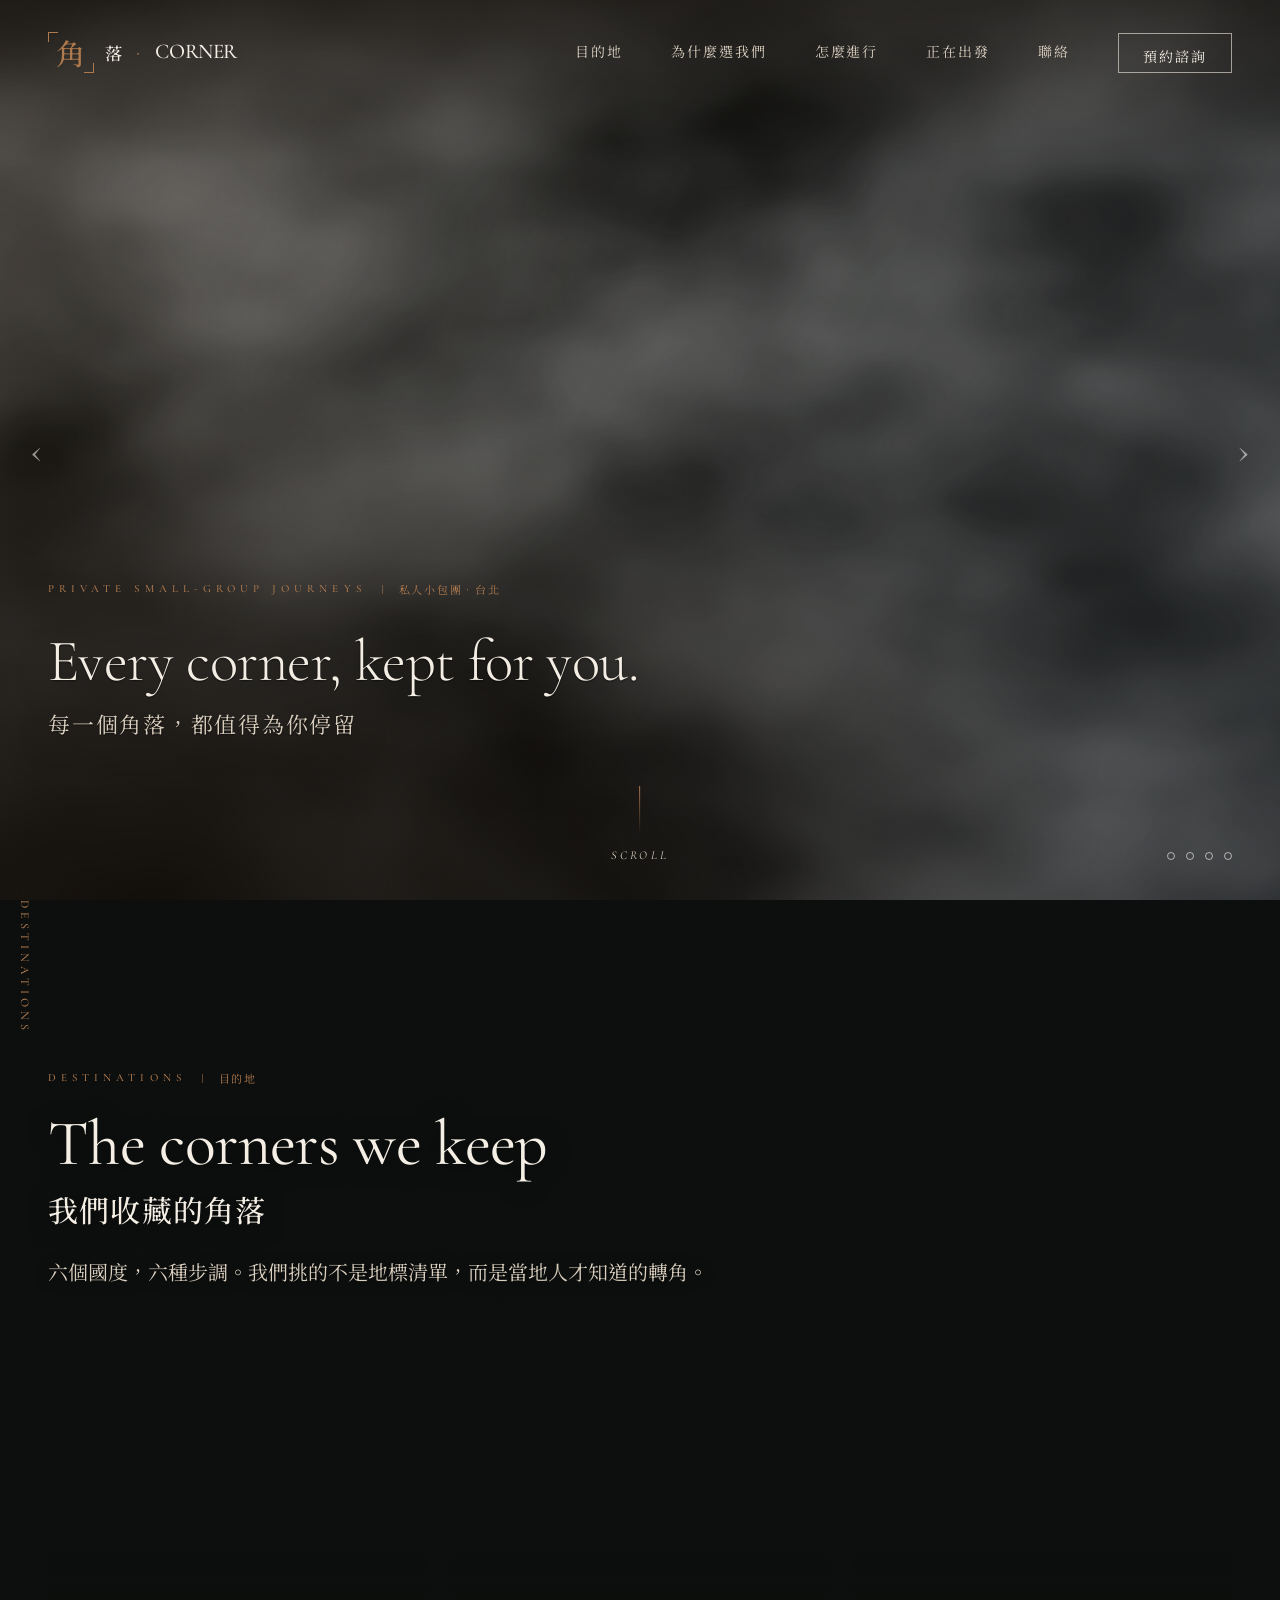
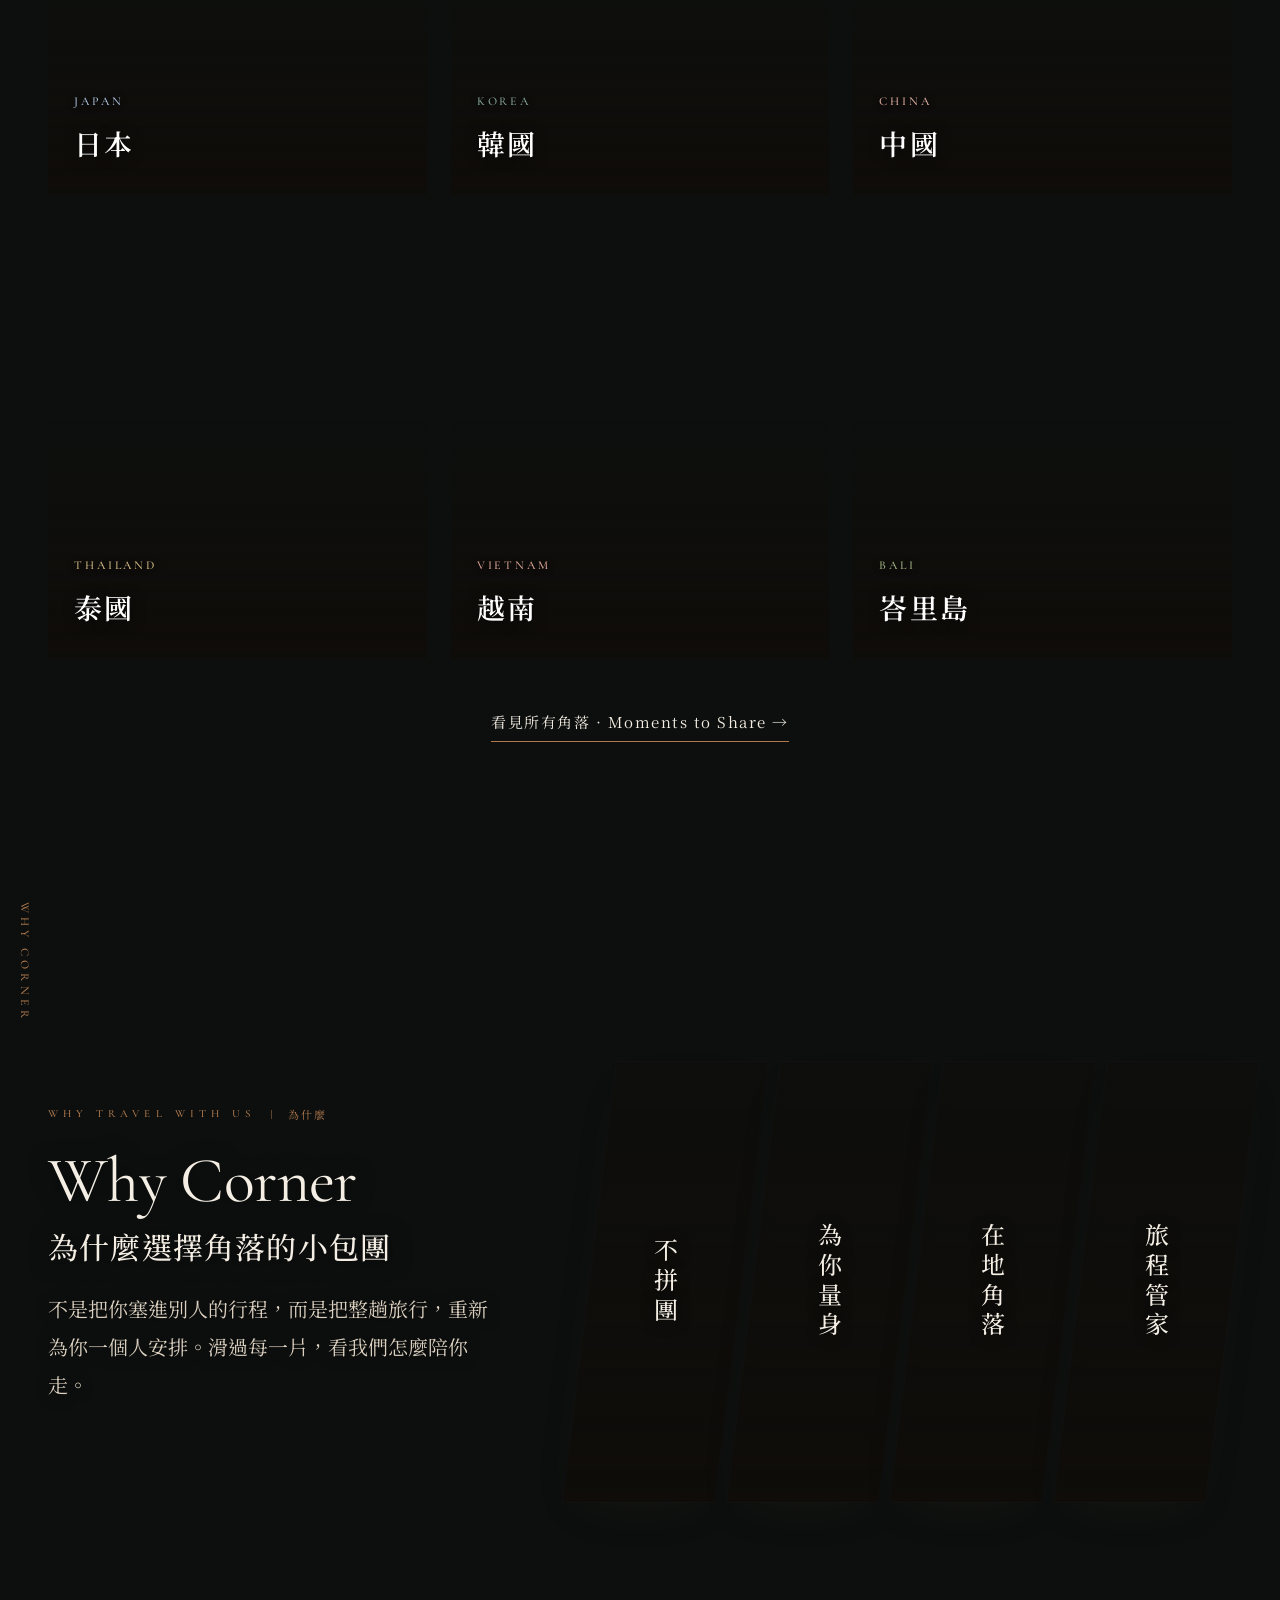
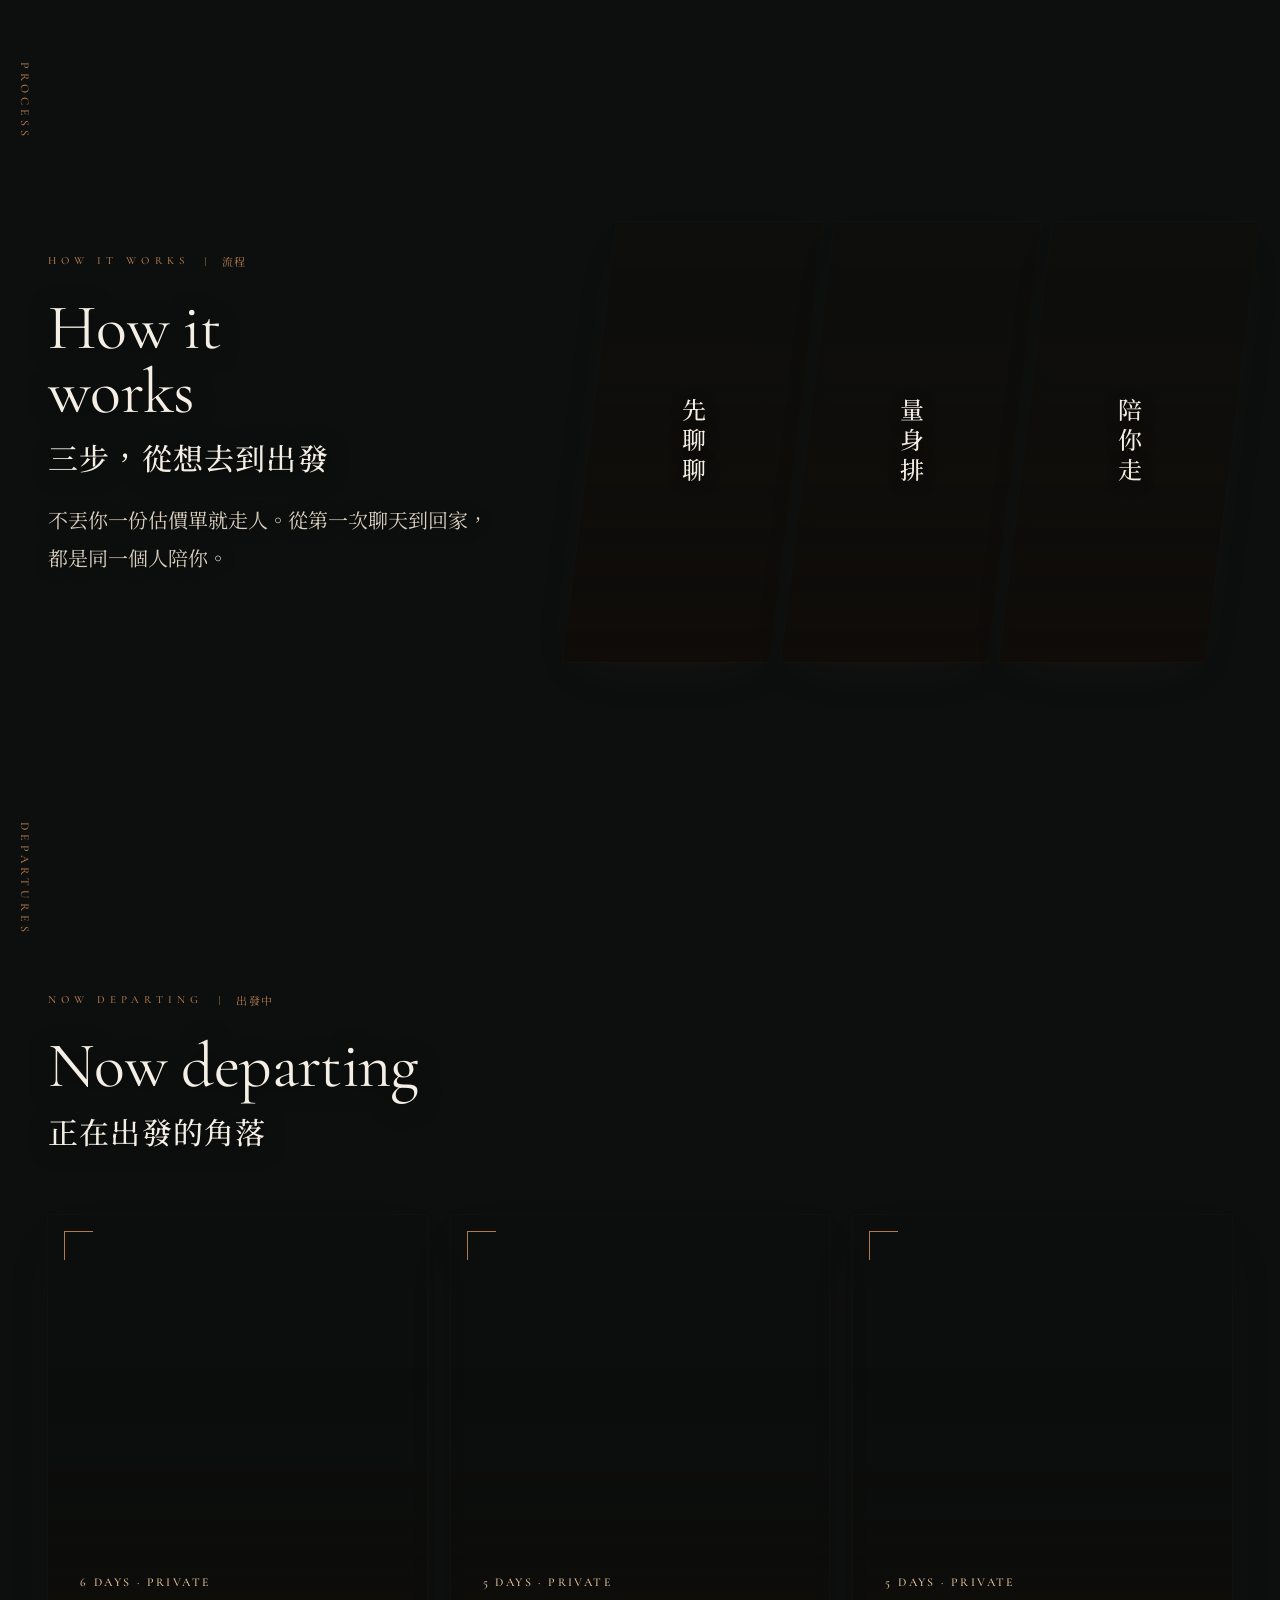
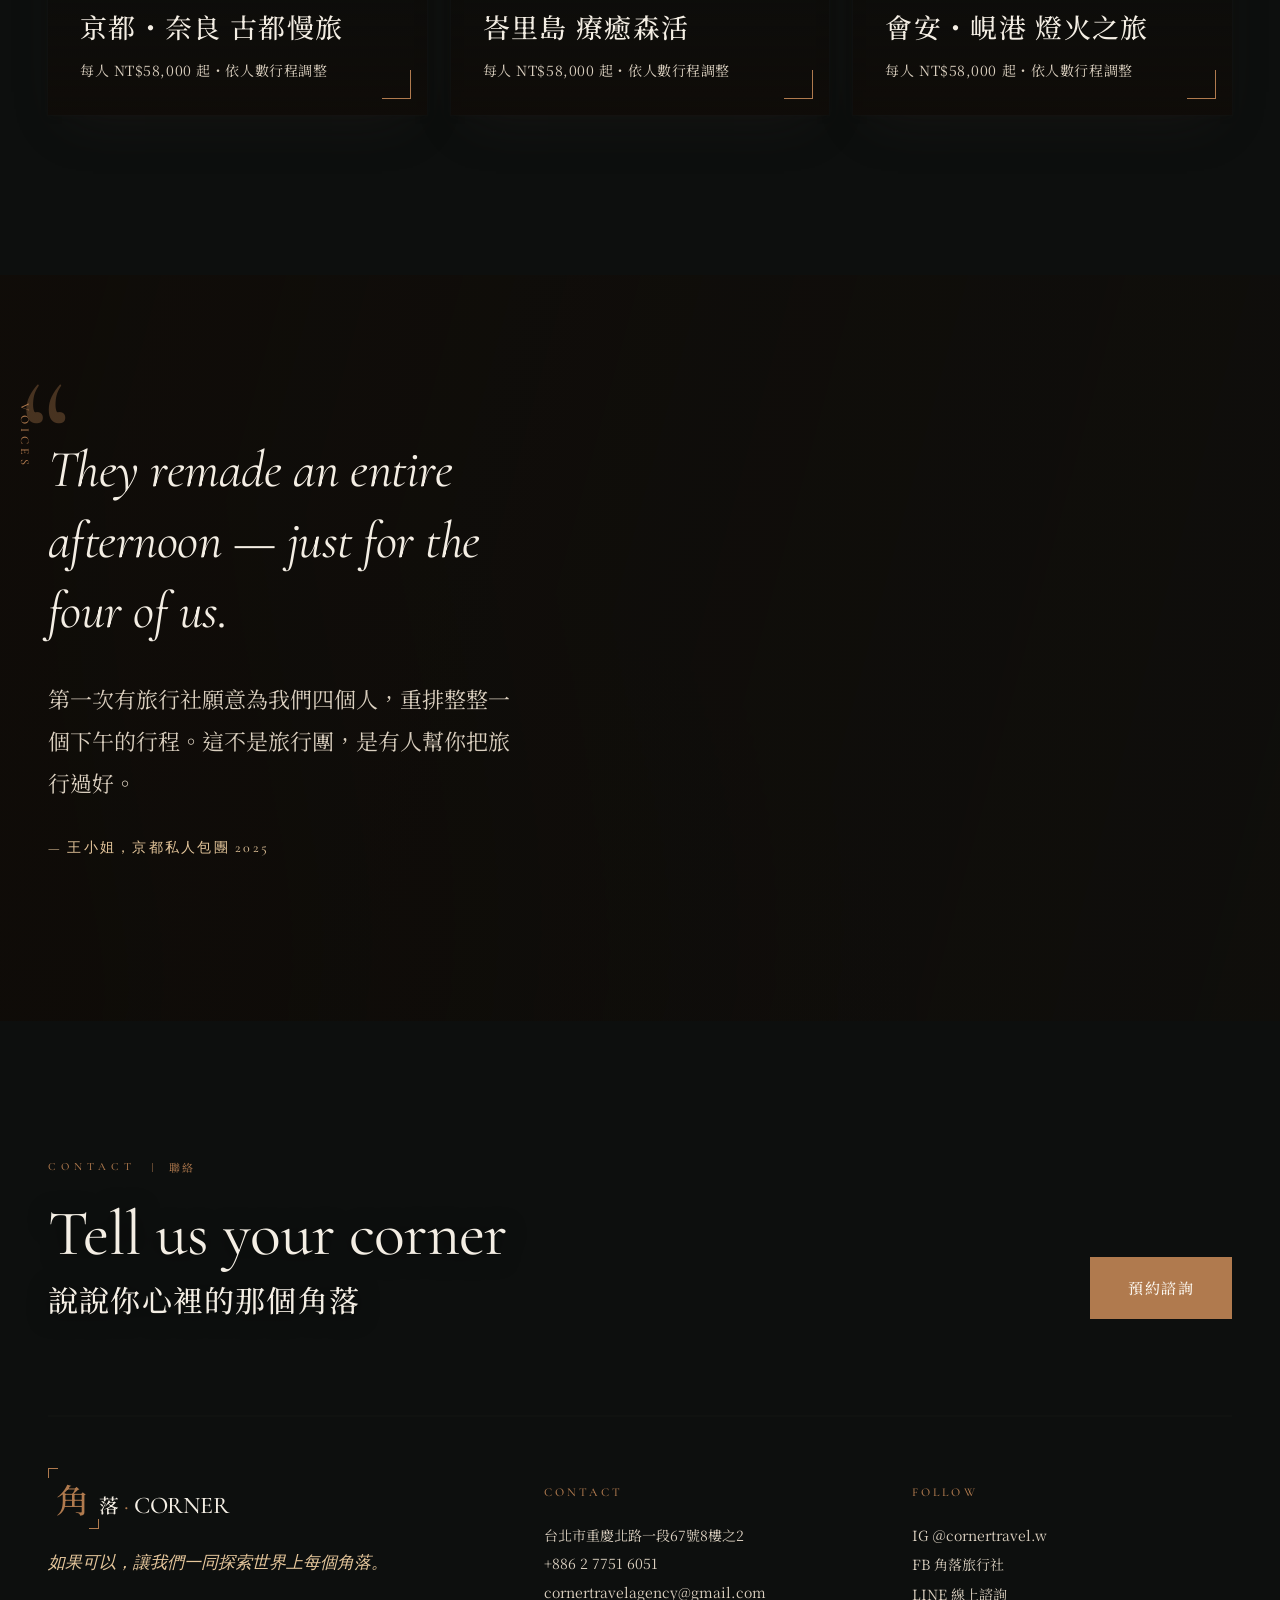
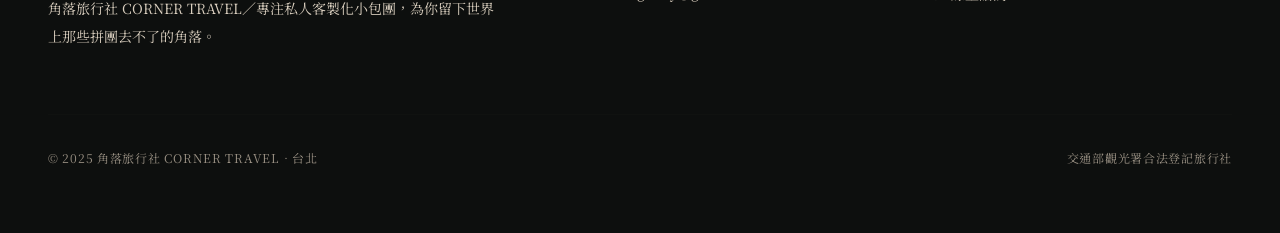
==== index.html @ ddc2b51a "修: 白霧改 SVG feTurbulence 雲絲噪聲(有結構看得出飄移)取代平滑漸層 + 橫向流動 Co-Authored-By: Claude Opus 4.8 (1M context) <no" ====
<!DOCTYPE html>
<html lang="zh-Hant">
<head>
<meta charset="UTF-8"><meta name="viewport" content="width=device-width, initial-scale=1.0">
<title>角落旅行社 CORNER TRAVEL · 私人小包團．台北</title>
<link rel="preconnect" href="https://fonts.googleapis.com"><link rel="preconnect" href="https://fonts.gstatic.com" crossorigin>
<link href="https://fonts.googleapis.com/css2?family=Cormorant+Garamond:ital,wght@0,300;0,400;0,500;0,600;1,400;1,500&family=Noto+Serif+TC:wght@300;400;500;600&display=swap" rel="stylesheet">
<link rel="stylesheet" href="corner.css">
<style>
  /* ===== 本頁專屬版面（共用元件一律走 corner.css） ===== */
  section[id]{scroll-margin-top:88px}

  /* ---------- HERO ---------- */
  .hero{position:relative;min-height:100vh;max-height:920px;display:flex;align-items:flex-end;overflow:hidden}
  .hero-img{position:absolute;top:-12%;left:0;right:0;height:124%;z-index:0;will-change:transform}
  .hero-img .toned-photo,.hero-img .toned-photo img{height:100%}
  .hero-img .toned-photo{position:absolute;inset:0}
  .hero-img .hero-slide img{animation:kenburns 24s ease-out infinite alternate}
  @keyframes kenburns{
    from{transform:scale(1.04) translate(0,0)}
    to{transform:scale(1.12) translate(-1.4%,-1.8%)}
  }
  .hero-scrim{position:absolute;inset:0;z-index:1;pointer-events:none;background:
    radial-gradient(120% 95% at 12% 100%, rgba(16,12,8,.94) 0%, rgba(16,12,8,.55) 32%, transparent 62%),
    linear-gradient(to bottom, rgba(16,12,8,.6) 0%, transparent 18%),
    linear-gradient(115deg, rgba(40,26,14,.30) 0%, transparent 45%, rgba(14,20,30,.32) 100%),
    radial-gradient(140% 130% at 50% 42%, transparent 55%, rgba(8,6,4,.55) 100%);}
  .hero-inner{position:relative;z-index:2;width:100%;padding-bottom:var(--s9);will-change:transform,opacity}
  .hero-inner .kicker{margin-bottom:var(--s4)}
  .hero h1{margin:0;text-shadow:0 1px 2px rgba(0,0,0,.6), 0 12px 40px rgba(0,0,0,.4)}
  .hero h1 .line-en{display:block;font-size:clamp(38px,4.6vw,68px);letter-spacing:-.01em;line-height:1.05;color:var(--paper)}
  .hero h1 .line-cn{display:block;font-family:"Noto Serif TC",serif;font-weight:400;font-size:22px;letter-spacing:.08em;line-height:1.5;color:var(--paper-dim);margin-top:14px}
  .hero-sub{margin-top:var(--s4);max-width:28em;font-size:18px;line-height:1.9;color:var(--paper-dim);text-shadow:0 1px 2px rgba(0,0,0,.5)}
  .hero-cta{margin-top:var(--s5);display:flex;gap:var(--s4);align-items:center;flex-wrap:wrap}
  .hero .btn-ghost{color:var(--paper)} .hero .btn-ghost:hover{color:#fff}

  /* ---------- 共用網格 ---------- */
  .focus-grid{display:grid;grid-template-columns:repeat(auto-fit,minmax(280px,1fr));gap:var(--s3)}
  .dest-card{height:440px}
  .dest-card.tall{height:540px}
  .trip-card{height:500px}
  .grid-foot{margin-top:var(--s5);text-align:center}

  /* ---------- WHY：改用共用 .why-split + .slant-acc（見 corner.css） ---------- */

  /* ---------- HOW ---------- */
  .proc-grid{display:grid;grid-template-columns:repeat(3,1fr);gap:var(--s5)}
  .proc-item{padding-top:var(--s4);border-top:1px solid var(--line);transition:border-color .5s var(--ease-expo)}
  .proc-item:hover{border-color:var(--gold)}
  .proc-item .num{font-size:64px;margin-bottom:var(--s3)}
  .proc-item h3{font-family:"Noto Serif TC",serif;font-weight:500;font-size:24px;letter-spacing:.04em;color:var(--ink);margin-bottom:8px}
  .proc-item .en{font-family:"Cormorant Garamond",serif;font-style:italic;font-weight:400;font-size:20px;color:var(--gold);letter-spacing:.02em}

  /* ---------- TESTIMONIAL ---------- */
  .testi{position:relative;overflow:hidden;padding:0;border-top:1px solid var(--line);border-bottom:1px solid var(--line)}
  .testi .testi-bg{position:absolute;inset:0;z-index:0}
  .testi .testi-bg,.testi .testi-bg .toned-photo,.testi .testi-bg img{height:100%}
  .testi .testi-bg .toned-photo{position:absolute;inset:0}
  .testi .testi-scrim{position:absolute;inset:0;z-index:1;pointer-events:none;background:
    linear-gradient(105deg, rgba(16,12,8,.90) 0%, rgba(16,12,8,.6) 50%, rgba(16,12,8,.4) 100%),
    radial-gradient(120% 120% at 0% 100%, rgba(8,6,4,.4) 0%, transparent 60%);}
  .testi .wrap{position:relative;z-index:2;min-height:62vh;display:flex;flex-direction:column;justify-content:center;padding-top:var(--s9);padding-bottom:var(--s9)}
  .testi blockquote{position:relative;max-width:30em}
  .testi blockquote .mark{position:absolute;top:-.5em;left:-.18em;font-family:"Cormorant Garamond",serif;font-size:160px;line-height:1;color:var(--gold);opacity:.35;pointer-events:none}
  .testi .pull{position:relative;font-family:"Cormorant Garamond",serif;font-style:italic;font-weight:400;font-size:clamp(44px,4.6vw,52px);line-height:1.35;letter-spacing:-.01em;color:var(--paper)}
  .testi .pull-cn{margin-top:var(--s4);font-size:22px;line-height:1.9;color:var(--paper-dim);max-width:28em}
  .testi cite{display:block;margin-top:var(--s4);font-family:"Cormorant Garamond",serif;font-style:normal;letter-spacing:.16em;font-size:14px;color:var(--gold-bright);text-transform:uppercase}

  /* ---------- CONTACT TOP ---------- */
  .contact-top{padding-bottom:var(--s7);border-bottom:1px solid var(--line);display:flex;align-items:flex-end;justify-content:space-between;gap:var(--s5);flex-wrap:wrap}
  .contact-top .sec-head{margin-bottom:0}

  @media(max-width:1100px){
    .hero-inner{padding-bottom:var(--s7)}
    .why-grid{grid-template-columns:1fr}
    .why-item{border-right:none!important;padding:var(--s5) var(--s4)}
    .proc-grid{grid-template-columns:1fr;gap:var(--s4)}
  }
  @media(max-width:680px){
    .hero h1 .line-cn{font-size:24px}
    .testi .pull{font-size:32px}
    .why-item .num{font-size:64px}
  }

  /* ===== 收藏的角落：六國和紙對角切入（統一左上+右下；只用在這一段） ===== */
  .land-grid{display:grid;grid-template-columns:repeat(3,1fr);gap:24px}
  .land-card{position:relative;height:440px;overflow:hidden;display:block;cursor:pointer}
  .land-card>img{position:absolute;inset:0;width:100%;height:100%;object-fit:cover;filter:saturate(.94) contrast(1.03) brightness(.92) sepia(.03);will-change:transform}
  /* 右上小切角（hover 才出現，像之前紅色那塊；不蓋滿畫面） */
  .land-card .cut{position:absolute;top:0;right:0;width:46%;height:54%;z-index:1;opacity:0;
    clip-path:polygon(32% 0,100% 0,100% 72%);transform:translate(24%,-24%);
    transition:transform .6s var(--ease-expo),opacity .45s var(--ease-expo);filter:drop-shadow(-6px 8px 16px rgba(0,0,0,.32))}
  .land-card .cut .tint{position:absolute;inset:0;background:var(--accent);opacity:.6;mix-blend-mode:multiply}
  .land-card .cut .pat{position:absolute;inset:0;width:100%;height:100%;opacity:.72}
  .land-card:hover .cut{opacity:1;transform:translate(0,0)}
  .land-card .grad{position:absolute;inset:0;z-index:2;pointer-events:none;background:linear-gradient(0deg,rgba(16,12,8,.8) 0%,rgba(16,12,8,.3) 30%,transparent 54%)}
  .land-card .lc-info{position:absolute;left:26px;right:26px;bottom:26px;z-index:3}
  .land-card .lc-info .en{font-family:"Cormorant Garamond",serif;font-weight:500;text-transform:uppercase;letter-spacing:.24em;font-size:12px;color:var(--accent);margin-bottom:5px;display:block;text-shadow:0 1px 6px rgba(0,0,0,.6)}
  .land-card .lc-info h3{font-family:"Noto Serif TC",serif;font-weight:600;font-size:28px;color:#fff;letter-spacing:.08em;text-shadow:0 2px 14px rgba(0,0,0,.7)}
  .land-card .lc-info .rv{max-height:0;opacity:0;transform:translateY(8px);overflow:hidden;transition:max-height .6s var(--ease-expo),opacity .55s var(--ease-expo) .15s,transform .55s var(--ease-expo) .15s}
  .land-card:hover .lc-info .rv{max-height:80px;opacity:1;transform:none}
  .land-card .lc-info .sub{display:block;margin-top:8px;font-size:13px;letter-spacing:.05em;color:rgba(255,255,255,.9);text-shadow:0 1px 8px rgba(0,0,0,.7)}
  .land-card .lc-info .enter{display:block;margin-top:7px;font-size:12.5px;letter-spacing:.08em;color:#fff}
  @media(max-width:980px){.land-grid{grid-template-columns:1fr 1fr}}
  @media(max-width:680px){.land-grid{grid-template-columns:1fr}.land-card{height:360px}.land-card .cut{opacity:1;transform:none}.land-card .lc-info .rv{max-height:80px;opacity:1;transform:none}}
  @media(prefers-reduced-motion:reduce){.land-card .cut{opacity:1;transform:none;transition:none}.land-card .lc-info .rv{max-height:80px;opacity:1;transform:none}}

  /* ===== GSAP 動態：框內視差 / 為什麼不規則高低 / 捲動提示 ===== */
  .px-img{position:absolute!important;top:-20%!important;left:0;width:100%;height:140%!important;object-fit:cover}

  /* ===== 深色負片貫穿（Izanami 路線）：固定森林底圖 + 內容半透明疊上 ===== */
  html{background:#0d0f0e}
  body{background:transparent!important}
  .page-bg{position:fixed;inset:0;z-index:-2;overflow:hidden;background:linear-gradient(180deg,rgba(11,13,12,.5) 0%,rgba(11,13,12,.72) 60%,rgba(11,13,12,.82) 100%), #0d0f0e url("assets/photos/forest-bg.jpg") center/cover no-repeat}
  .page-bg .fog{position:absolute;inset:0;overflow:hidden;pointer-events:none;mix-blend-mode:screen}
  .page-bg .fog svg{position:absolute;top:-30%;left:-30%;width:160%;height:160%;display:block;will-change:transform}
  .page-bg .fog .fs1{opacity:.6;filter:blur(6px);animation:fogX1 24s linear infinite alternate}
  .page-bg .fog .fs2{opacity:.42;filter:blur(12px);animation:fogX2 36s linear infinite alternate}
  @keyframes fogX1{from{transform:translate3d(-16%,1%,0)}to{transform:translate3d(16%,-5%,0)}}
  @keyframes fogX2{from{transform:translate3d(14%,4%,0)}to{transform:translate3d(-16%,-4%,0)}}
  @media(prefers-reduced-motion:reduce){.page-bg .fog svg{animation:none}}
  .sec-head h2,.sec-head .h2cn{color:var(--paper)}
  .sec-head .lead{color:var(--paper-dim)}
  .grid-foot .btn-ghost{color:var(--paper)}
  .dark-lux{background:transparent!important;border:none!important}
  .footer-grid p{color:var(--paper-dim)}
  .footer-grid .logo,.footer-grid .logo .cn2{color:var(--paper)}
  .footer-grid a{color:var(--paper-dim)}
  .footer-legal p{color:#9a9184}
  nav.scrolled{background:rgba(12,14,13,.84)!important;border-bottom-color:rgba(245,238,228,.12)!important}
  nav.scrolled .logo,nav.scrolled .logo .cn2{color:var(--paper)}
  nav.scrolled .nav-links a{color:var(--paper-dim)}
  nav.scrolled .nav-links a:hover{color:var(--gold-bright)}
  nav.scrolled .nav-cta{color:var(--gold-bright)!important}
  .scroll-cue{position:absolute;left:50%;bottom:34px;transform:translateX(-50%);z-index:3;display:flex;flex-direction:column;align-items:center;gap:10px;color:var(--paper-dim)}
  .scroll-cue .line{width:1px;height:48px;background:linear-gradient(var(--gold),transparent);animation:cuePulse 2.2s ease-in-out infinite}
  .scroll-cue .t{font-family:"Cormorant Garamond",serif;font-style:italic;font-size:12px;letter-spacing:.26em;text-transform:uppercase}
  @keyframes cuePulse{0%,100%{opacity:.35;transform:scaleY(.7)}50%{opacity:1;transform:scaleY(1)}}
  .why-stagger{display:flex;gap:18px;align-items:flex-start}
  .why-block{position:relative;flex:1;overflow:hidden;box-shadow:0 18px 46px -24px rgba(42,37,32,.4);outline:1px solid rgba(42,37,32,.1)}
  .why-block .wb-photo{position:absolute;inset:0;overflow:hidden}
  .why-block .wb-photo .px-img{filter:saturate(.94) contrast(1.03) brightness(.86) sepia(.03)}
  .why-block .wb-veil{position:absolute;inset:0;background:linear-gradient(0deg,rgba(16,12,8,.84) 0%,rgba(16,12,8,.36) 42%,rgba(16,12,8,.12) 100%)}
  .why-block .wb-text{position:absolute;left:22px;right:18px;bottom:24px;z-index:2}
  .why-block .wb-text h3{font-family:"Noto Serif TC",serif;font-weight:600;font-size:20px;line-height:1.4;color:#fff;letter-spacing:.04em;text-shadow:0 2px 12px rgba(0,0,0,.65);margin-bottom:8px}
  .why-block .wb-text p{font-size:13px;line-height:1.7;color:rgba(255,255,255,.86);text-shadow:0 1px 8px rgba(0,0,0,.6)}
  .why-block.wb1{height:360px;margin-top:54px}
  .why-block.wb2{height:300px;margin-top:0}
  .why-block.wb3{height:344px;margin-top:88px}
  .why-block.wb4{height:300px;margin-top:24px}
  @media(max-width:900px){.why-stagger{flex-wrap:wrap}.why-block{flex:1 1 46%;margin-top:0!important;height:300px}}
  @media(max-width:560px){.why-block{flex:1 1 100%}}

  /* 連續畫面（Hero 之後不切線）+ 文字在森林上可讀 */
  .sec,.testi{position:relative;border:none!important}
  .sec-head h2,.sec-head .h2cn{text-shadow:0 2px 22px rgba(0,0,0,.7)}
  .sec-head .lead{text-shadow:0 1px 14px rgba(0,0,0,.65)}
  /* Izanami 式側邊直書標籤：sticky 隨捲動，段落結束才上移 */
  .vlabel{position:absolute;left:0;top:0;bottom:0;width:0;z-index:5;pointer-events:none}
  .vlabel span{position:sticky;top:128px;display:inline-block;writing-mode:vertical-rl;text-orientation:mixed;transform:translateX(14px);font-family:"Cormorant Garamond",serif;font-weight:500;text-transform:uppercase;letter-spacing:.34em;font-size:12px;color:var(--gold);white-space:nowrap}
  @media(max-width:1100px){.vlabel{display:none}}

  /* Hero 自動輪播 */
  .hero-slide{position:absolute;inset:0;opacity:0;transition:opacity 1.6s var(--ease-expo)}
  .hero-slide.active{opacity:1}
  .hero-arrow{position:absolute;top:50%;transform:translateY(-50%);z-index:4;background:none;border:0;color:rgba(255,255,255,.55);font-family:"Cormorant Garamond",serif;font-size:42px;line-height:1;cursor:pointer;padding:18px 22px;transition:color .35s var(--ease-expo)}
  .hero-arrow:hover{color:#fff}
  .hero-arrow.prev{left:max(8px,calc((100vw - 1280px)/2 - 6px))}
  .hero-arrow.next{right:max(8px,calc((100vw - 1280px)/2 - 6px))}
  .hero-dots{position:absolute;bottom:40px;right:max(var(--s5),calc((100vw - 1280px)/2 + var(--s5)));z-index:4;display:flex;gap:11px}
  .hero-dot{width:8px;height:8px;border-radius:50%;border:1px solid rgba(255,255,255,.6);background:transparent;cursor:pointer;padding:0;transition:background .35s,border-color .35s,transform .35s}
  .hero-dot.on{background:var(--gold);border-color:var(--gold);transform:scale(1.25)}
  @media(max-width:680px){.hero-arrow{display:none}.hero-dots{right:var(--s4);bottom:28px}}
</style>
</head>
<body>
<div class="page-bg"><div class="fog"><svg class="fs1" viewBox="0 0 600 400" preserveAspectRatio="xMidYMid slice"><filter id="fgn1"><feTurbulence type="fractalNoise" baseFrequency="0.008 0.013" numOctaves="4" seed="11" stitchTiles="stitch"/><feColorMatrix type="matrix" values="0 0 0 0 1  0 0 0 0 1  0 0 0 0 1  0.55 0.55 0.55 0 -0.5"/></filter><rect width="600" height="400" filter="url(#fgn1)"/></svg><svg class="fs2" viewBox="0 0 600 400" preserveAspectRatio="xMidYMid slice"><filter id="fgn2"><feTurbulence type="fractalNoise" baseFrequency="0.013 0.02" numOctaves="3" seed="4" stitchTiles="stitch"/><feColorMatrix type="matrix" values="0 0 0 0 1  0 0 0 0 1  0 0 0 0 1  0.5 0.5 0.5 0 -0.55"/></filter><rect width="600" height="400" filter="url(#fgn2)"/></svg></div></div>
<svg width="0" height="0" aria-hidden="true" style="position:absolute"><defs>
  <pattern id="shippo" width="46" height="46" patternUnits="userSpaceOnUse"><g fill="none" stroke="#AFC4E0" stroke-width="1.3"><circle cx="23" cy="23" r="23"/><circle cx="0" cy="23" r="23"/><circle cx="46" cy="23" r="23"/><circle cx="23" cy="0" r="23"/><circle cx="23" cy="46" r="23"/></g><g fill="#AFC4E0"><circle cx="23" cy="23" r="1.8"/></g></pattern>
  <pattern id="cnLat" width="52" height="52" patternUnits="userSpaceOnUse"><g fill="none" stroke="#E5B3A6" stroke-width="1.3"><rect x="10" y="10" width="32" height="32"/><path d="M26 0 L52 26 L26 52 L0 26 Z"/><path d="M0 0 L10 10 M52 0 L42 10 M0 52 L10 42 M52 52 L42 42"/></g><g fill="#E5B3A6"><circle cx="26" cy="26" r="1.8"/><circle cx="26" cy="0" r="1.4"/><circle cx="26" cy="52" r="1.4"/><circle cx="0" cy="26" r="1.4"/><circle cx="52" cy="26" r="1.4"/></g></pattern>
  <pattern id="pat-korea" width="52" height="52" patternUnits="userSpaceOnUse"><g fill="none" stroke="#88A89A" stroke-width="1.3"><rect x="18" y="18" width="16" height="16"/><path d="M26 4 L26 18 M26 34 L26 48 M4 26 L18 26 M34 26 L48 26"/><path d="M26 4 L40 4 M26 48 L12 48 M4 26 L4 12 M48 26 L48 40"/><path d="M0 0 L12 0 L12 12 L0 12 M52 0 L40 0 L40 12 L52 12 M0 52 L12 52 L12 40 L0 40 M52 52 L40 52 L40 40 L52 40"/></g><g fill="#88A89A"><circle cx="26" cy="26" r="1.7"/><circle cx="0" cy="0" r="1.4"/><circle cx="52" cy="0" r="1.4"/><circle cx="0" cy="52" r="1.4"/><circle cx="52" cy="52" r="1.4"/></g></pattern>
  <pattern id="pat-thai" width="52" height="52" patternUnits="userSpaceOnUse"><g fill="none" stroke="#D8BE86" stroke-width="1.35" stroke-linecap="round"><path d="M26 52 C12 41 13 22 24 6 C25 4 27 4 28 6 C39 22 40 41 26 52 Z"/><path d="M26 41 C19 35 20 24 26 15 C32 24 33 35 26 41"/><path d="M26 41 C24 36 24 30 26 25 C28 30 28 36 26 41"/><path d="M0 52 C-9 41 -8 22 0 6 M0 6 C-3 14 -4 24 0 30 M0 30 C4 36 5 44 0 52"/><path d="M52 52 C61 41 60 22 52 6 M52 6 C55 14 56 24 52 30 M52 30 C48 36 47 44 52 52"/></g><g fill="#D8BE86"><circle cx="26" cy="22" r="1.8"/><circle cx="0" cy="22" r="1.6"/><circle cx="52" cy="22" r="1.6"/></g></pattern>
  <pattern id="pat-viet" width="52" height="52" patternUnits="userSpaceOnUse"><g fill="none" stroke="#E1A99A" stroke-width="1.35"><path d="M0 0 C9 1 13 9 11 17 C4 16 1 9 0 0 Z"/><path d="M0 0 C1 9 9 13 17 11 C16 4 9 1 0 0 Z"/><path d="M52 0 C43 1 39 9 41 17 C48 16 51 9 52 0 Z"/><path d="M52 0 C51 9 43 13 35 11 C36 4 43 1 52 0 Z"/><path d="M0 52 C9 51 13 43 11 35 C4 36 1 43 0 52 Z"/><path d="M0 52 C1 43 9 39 17 41 C16 48 9 51 0 52 Z"/><path d="M52 52 C43 51 39 43 41 35 C48 36 51 43 52 52 Z"/><path d="M52 52 C51 43 43 39 35 41 C36 48 43 51 52 52 Z"/><path d="M26 26 C20 19 21 11 26 6 C31 11 32 19 26 26 Z"/><path d="M26 26 C33 20 41 21 46 26 C41 31 33 32 26 26 Z"/><path d="M26 26 C32 33 31 41 26 46 C21 41 20 33 26 26 Z"/><path d="M26 26 C19 32 11 31 6 26 C11 21 19 20 26 26 Z"/><path d="M26 26 C30 22 35 20 38 17"/><path d="M26 26 C22 22 20 17 17 14"/><path d="M26 26 C22 30 17 32 14 35"/><path d="M26 26 C30 30 35 32 38 35"/><circle cx="26" cy="26" r="3.6"/></g><g fill="#E1A99A"><circle cx="26" cy="26" r="1.8"/><circle cx="0" cy="0" r="1.6"/><circle cx="52" cy="0" r="1.6"/><circle cx="0" cy="52" r="1.6"/><circle cx="52" cy="52" r="1.6"/></g></pattern>
  <pattern id="pat-bali" width="50" height="50" patternUnits="userSpaceOnUse"><g fill="none" stroke="#A6B888" stroke-width="1.35"><g transform="translate(25,25)"><g transform="rotate(0)"><path d="M0 0 C6.5 -3 7.5 -10 4.2 -15 C1.8 -18.5 -2.2 -18 -4.2 -13.5 C-5.8 -9 -4 -3.5 0 0 Z"/></g><g transform="rotate(72)"><path d="M0 0 C6.5 -3 7.5 -10 4.2 -15 C1.8 -18.5 -2.2 -18 -4.2 -13.5 C-5.8 -9 -4 -3.5 0 0 Z"/></g><g transform="rotate(144)"><path d="M0 0 C6.5 -3 7.5 -10 4.2 -15 C1.8 -18.5 -2.2 -18 -4.2 -13.5 C-5.8 -9 -4 -3.5 0 0 Z"/></g><g transform="rotate(216)"><path d="M0 0 C6.5 -3 7.5 -10 4.2 -15 C1.8 -18.5 -2.2 -18 -4.2 -13.5 C-5.8 -9 -4 -3.5 0 0 Z"/></g><g transform="rotate(288)"><path d="M0 0 C6.5 -3 7.5 -10 4.2 -15 C1.8 -18.5 -2.2 -18 -4.2 -13.5 C-5.8 -9 -4 -3.5 0 0 Z"/></g></g><g transform="translate(0,0)"><g transform="rotate(36)"><path d="M0 0 C6.5 -3 7.5 -10 4.2 -15 C1.8 -18.5 -2.2 -18 -4.2 -13.5 C-5.8 -9 -4 -3.5 0 0 Z"/></g><g transform="rotate(108)"><path d="M0 0 C6.5 -3 7.5 -10 4.2 -15 C1.8 -18.5 -2.2 -18 -4.2 -13.5 C-5.8 -9 -4 -3.5 0 0 Z"/></g><g transform="rotate(180)"><path d="M0 0 C6.5 -3 7.5 -10 4.2 -15 C1.8 -18.5 -2.2 -18 -4.2 -13.5 C-5.8 -9 -4 -3.5 0 0 Z"/></g><g transform="rotate(252)"><path d="M0 0 C6.5 -3 7.5 -10 4.2 -15 C1.8 -18.5 -2.2 -18 -4.2 -13.5 C-5.8 -9 -4 -3.5 0 0 Z"/></g><g transform="rotate(324)"><path d="M0 0 C6.5 -3 7.5 -10 4.2 -15 C1.8 -18.5 -2.2 -18 -4.2 -13.5 C-5.8 -9 -4 -3.5 0 0 Z"/></g></g><g transform="translate(50,0)"><g transform="rotate(36)"><path d="M0 0 C6.5 -3 7.5 -10 4.2 -15 C1.8 -18.5 -2.2 -18 -4.2 -13.5 C-5.8 -9 -4 -3.5 0 0 Z"/></g><g transform="rotate(108)"><path d="M0 0 C6.5 -3 7.5 -10 4.2 -15 C1.8 -18.5 -2.2 -18 -4.2 -13.5 C-5.8 -9 -4 -3.5 0 0 Z"/></g><g transform="rotate(180)"><path d="M0 0 C6.5 -3 7.5 -10 4.2 -15 C1.8 -18.5 -2.2 -18 -4.2 -13.5 C-5.8 -9 -4 -3.5 0 0 Z"/></g><g transform="rotate(252)"><path d="M0 0 C6.5 -3 7.5 -10 4.2 -15 C1.8 -18.5 -2.2 -18 -4.2 -13.5 C-5.8 -9 -4 -3.5 0 0 Z"/></g><g transform="rotate(324)"><path d="M0 0 C6.5 -3 7.5 -10 4.2 -15 C1.8 -18.5 -2.2 -18 -4.2 -13.5 C-5.8 -9 -4 -3.5 0 0 Z"/></g></g><g transform="translate(0,50)"><g transform="rotate(36)"><path d="M0 0 C6.5 -3 7.5 -10 4.2 -15 C1.8 -18.5 -2.2 -18 -4.2 -13.5 C-5.8 -9 -4 -3.5 0 0 Z"/></g><g transform="rotate(108)"><path d="M0 0 C6.5 -3 7.5 -10 4.2 -15 C1.8 -18.5 -2.2 -18 -4.2 -13.5 C-5.8 -9 -4 -3.5 0 0 Z"/></g><g transform="rotate(180)"><path d="M0 0 C6.5 -3 7.5 -10 4.2 -15 C1.8 -18.5 -2.2 -18 -4.2 -13.5 C-5.8 -9 -4 -3.5 0 0 Z"/></g><g transform="rotate(252)"><path d="M0 0 C6.5 -3 7.5 -10 4.2 -15 C1.8 -18.5 -2.2 -18 -4.2 -13.5 C-5.8 -9 -4 -3.5 0 0 Z"/></g><g transform="rotate(324)"><path d="M0 0 C6.5 -3 7.5 -10 4.2 -15 C1.8 -18.5 -2.2 -18 -4.2 -13.5 C-5.8 -9 -4 -3.5 0 0 Z"/></g></g><g transform="translate(50,50)"><g transform="rotate(36)"><path d="M0 0 C6.5 -3 7.5 -10 4.2 -15 C1.8 -18.5 -2.2 -18 -4.2 -13.5 C-5.8 -9 -4 -3.5 0 0 Z"/></g><g transform="rotate(108)"><path d="M0 0 C6.5 -3 7.5 -10 4.2 -15 C1.8 -18.5 -2.2 -18 -4.2 -13.5 C-5.8 -9 -4 -3.5 0 0 Z"/></g><g transform="rotate(180)"><path d="M0 0 C6.5 -3 7.5 -10 4.2 -15 C1.8 -18.5 -2.2 -18 -4.2 -13.5 C-5.8 -9 -4 -3.5 0 0 Z"/></g><g transform="rotate(252)"><path d="M0 0 C6.5 -3 7.5 -10 4.2 -15 C1.8 -18.5 -2.2 -18 -4.2 -13.5 C-5.8 -9 -4 -3.5 0 0 Z"/></g><g transform="rotate(324)"><path d="M0 0 C6.5 -3 7.5 -10 4.2 -15 C1.8 -18.5 -2.2 -18 -4.2 -13.5 C-5.8 -9 -4 -3.5 0 0 Z"/></g></g></g><g fill="#A6B888"><circle cx="25" cy="25" r="1.7"/><circle cx="0" cy="0" r="1.5"/><circle cx="50" cy="0" r="1.5"/><circle cx="0" cy="50" r="1.5"/><circle cx="50" cy="50" r="1.5"/><circle cx="25" cy="0" r="1.1"/><circle cx="0" cy="25" r="1.1"/><circle cx="50" cy="25" r="1.1"/><circle cx="25" cy="50" r="1.1"/></g></pattern>
</defs></svg>

<nav id="nav" class="over-hero">
  <a href="index.html" class="logo"><span class="mark">角</span><span class="cn2">落</span><span class="dot">·</span><span class="en">Corner</span></a>
  <div class="nav-links">
    <a href="moments.html">目的地</a>
    <a href="index.html#why">為什麼選我們</a>
    <a href="index.html#how">怎麼進行</a>
    <a href="index.html#trips">正在出發</a>
    <a href="index.html#contact">聯絡</a>
    <a href="index.html#contact" class="nav-cta">預約諮詢</a>
  </div>
  <button class="nav-toggle" aria-label="選單"><span></span><span></span><span></span></button>
</nav>
<div class="nav-menu">
  <a href="moments.html">目的地</a><a href="index.html#why">為什麼選我們</a><a href="index.html#how">怎麼進行</a><a href="index.html#trips">正在出發</a><a href="index.html#contact">聯絡</a><a href="index.html#contact">預約諮詢</a>
</div>

<!-- ===== HERO ===== -->
<header class="hero">
  <div class="hero-img frame" data-parallax-img>
    <div class="hero-slide toned-photo active"><img src="assets/photos/hoian-night.jpg" alt="會安燈籠暮色" loading="eager"></div>
    <div class="hero-slide toned-photo"><img src="assets/photos/bali-terrace.jpg" alt="峇里梯田"></div>
    <div class="hero-slide toned-photo"><img src="assets/photos/kyoto-temple.jpg" alt="京都古寺"></div>
    <div class="hero-slide toned-photo"><img src="assets/photos/halong-bay.jpg" alt="下龍灣"></div>
  </div>
  <div class="hero-scrim"></div>
  <div class="hero-inner wrap hero-seq" data-parallax-txt>
    <div class="kicker">PRIVATE SMALL-GROUP JOURNEYS<span class="sep"></span><span class="cn">私人小包團．台北</span></div>
    <h1>
      <span class="line-en display">Every corner, kept for you.</span>
      <span class="line-cn">每一個角落，都值得為你停留</span>
    </h1>
  </div>
  <button class="hero-arrow prev" aria-label="上一張">‹</button>
  <button class="hero-arrow next" aria-label="下一張">›</button>
  <div class="hero-dots"><button class="hero-dot" aria-label="1"></button><button class="hero-dot" aria-label="2"></button><button class="hero-dot" aria-label="3"></button><button class="hero-dot" aria-label="4"></button></div>
  <div class="scroll-cue"><span class="line"></span><span class="t">Scroll</span></div>
</header>

<!-- ===== 目的地預覽 ===== -->
<section class="sec">
  <div class="vlabel"><span>Destinations</span></div>
  <div class="wrap">
    <div class="sec-head reveal" data-reveal-title>
      <div class="kicker">DESTINATIONS<span class="sep"></span><span class="cn">目的地</span></div>
      <h2 class="display">The corners we keep</h2>
      <span class="h2cn">我們收藏的角落</span>
      <p class="lead">六個國度，六種步調。我們挑的不是地標清單，而是當地人才知道的轉角。</p>
    </div>
    <div class="land-grid">
      <a href="moments.html" class="land-card reveal" style="--accent:#AFC4E0">
        <img class="px-img" src="assets/photos/kyoto-alley.jpg" alt="日本">
        <div class="cut"><div class="tint"></div><svg class="pat"><rect width="100%" height="100%" fill="url(#shippo)"/></svg></div>
        <div class="grad"></div>
        <div class="lc-info"><span class="en">Japan</span><h3>日本</h3><div class="rv"><span class="sub">靛藍・七寶相扣的四季</span><span class="enter">進入日本的角落 →</span></div></div>
      </a>
      <a href="moments.html" class="land-card reveal" style="--accent:#88A89A">
        <img class="px-img" src="assets/photos/korea-hanok.jpg" alt="韓國">
        <div class="cut"><div class="tint"></div><svg class="pat"><rect width="100%" height="100%" fill="url(#pat-korea)"/></svg></div>
        <div class="grad"></div>
        <div class="lc-info"><span class="en">Korea</span><h3>韓國</h3><div class="rv"><span class="sub">丹青・古宮與市井的慢時光</span><span class="enter">進入韓國的角落 →</span></div></div>
      </a>
      <a href="moments.html" class="land-card reveal" style="--accent:#E5B3A6">
        <img class="px-img" src="assets/photos/china-lijiang.jpg" alt="中國">
        <div class="cut"><div class="tint"></div><svg class="pat"><rect width="100%" height="100%" fill="url(#cnLat)"/></svg></div>
        <div class="grad"></div>
        <div class="lc-info"><span class="en">China</span><h3>中國</h3><div class="rv"><span class="sub">朱紅・古鎮巷弄與山水</span><span class="enter">進入中國的角落 →</span></div></div>
      </a>
      <a href="moments.html" class="land-card reveal" style="--accent:#D8BE86">
        <img class="px-img" src="assets/photos/thailand-temple.jpg" alt="泰國">
        <div class="cut"><div class="tint"></div><svg class="pat"><rect width="100%" height="100%" fill="url(#pat-thai)"/></svg></div>
        <div class="grad"></div>
        <div class="lc-info"><span class="en">Thailand</span><h3>泰國</h3><div class="rv"><span class="sub">鎏金・金廟與海風</span><span class="enter">進入泰國的角落 →</span></div></div>
      </a>
      <a href="moments.html" class="land-card reveal" style="--accent:#E1A99A">
        <img class="px-img" src="assets/photos/hoian-lantern.jpg" alt="越南">
        <div class="cut"><div class="tint"></div><svg class="pat"><rect width="100%" height="100%" fill="url(#pat-viet)"/></svg></div>
        <div class="grad"></div>
        <div class="lc-info"><span class="en">Vietnam</span><h3>越南</h3><div class="rv"><span class="sub">朱紅・會安燈火與老街</span><span class="enter">進入越南的角落 →</span></div></div>
      </a>
      <a href="moments.html" class="land-card reveal" style="--accent:#A6B888">
        <img class="px-img" src="assets/photos/bali-terrace.jpg" alt="峇里島">
        <div class="cut"><div class="tint"></div><svg class="pat"><rect width="100%" height="100%" fill="url(#pat-bali)"/></svg></div>
        <div class="grad"></div>
        <div class="lc-info"><span class="en">Bali</span><h3>峇里島</h3><div class="rv"><span class="sub">翠綠・梯田神廟與療癒</span><span class="enter">進入峇里島的角落 →</span></div></div>
      </a>
    </div>
    <div class="grid-foot reveal">
      <a class="btn-ghost" href="moments.html">看見所有角落 · Moments to Share →</a>
    </div>
  </div>
</section>

<!-- ===== 為什麼（斜切平行四邊形手風琴，與越南頁一致） ===== -->
<section class="sec dark-lux" id="why">
  <div class="vlabel"><span>Why Corner</span></div>
  <div class="wrap">
    <div class="why-split">
      <div class="sec-head reveal" data-reveal-title>
        <div class="kicker">WHY TRAVEL WITH US<span class="sep"></span><span class="cn">為什麼</span></div>
        <h2 class="display">Why Corner</h2>
        <span class="h2cn">為什麼選擇角落的小包團</span>
        <p class="lead">不是把你塞進別人的行程，而是把整趟旅行，重新為你一個人安排。滑過每一片，看我們怎麼陪你走。</p>
      </div>
      <div class="slant-acc">
        <div class="slant-col" tabindex="0">
          <div class="ph"><img src="assets/photos/tea-house.jpg" alt=""></div>
          <div class="veil"></div><span class="corner"></span>
          <div class="v-title">不拼團</div>
          <div class="h-body"><h3>不拼團、只走自己人</h3><p>4–8 人成行，全程都是你認識的人。沒有陌生人趕你上車，節奏你們決定。</p></div>
        </div>
        <div class="slant-col" tabindex="0">
          <div class="ph"><img src="assets/photos/china-scenic.jpg" alt=""></div>
          <div class="veil"></div><span class="corner"></span>
          <div class="v-title">為你量身</div>
          <div class="h-body"><h3>行程為你量身</h3><p>不買現成套裝，一條一條陪你排。想多待半天、想換一間餐廳，都是本來就該有的彈性。</p></div>
        </div>
        <div class="slant-col" tabindex="0">
          <div class="ph"><img src="assets/photos/korea-palace.jpg" alt=""></div>
          <div class="veil"></div><span class="corner"></span>
          <div class="v-title">在地角落</div>
          <div class="h-body"><h3>在地的角落體驗</h3><p>帶你去當地人才知道的小地方。不是打卡名單，是會讓你回味很久的那些轉角。</p></div>
        </div>
        <div class="slant-col" tabindex="0">
          <div class="ph"><img src="assets/photos/thailand-wat.jpg" alt=""></div>
          <div class="veil"></div><span class="corner"></span>
          <div class="v-title">旅程管家</div>
          <div class="h-body"><h3>一對一旅程管家</h3><p>從規劃到回家，同一個人全程顧你。不轉接、不踢皮球，每件小事都有人接住。</p></div>
        </div>
      </div>
    </div>
  </div>
</section>

<!-- ===== 怎麼進行（斜切手風琴，與「為什麼」同款） ===== -->
<section class="sec dark-lux" id="how">
  <div class="vlabel"><span>Process</span></div>
  <div class="wrap">
    <div class="why-split flip">
      <div class="sec-head reveal" data-reveal-title>
        <div class="kicker">HOW IT WORKS<span class="sep"></span><span class="cn">流程</span></div>
        <h2 class="display">How it<br>works</h2>
        <span class="h2cn">三步，從想去到出發</span>
        <p class="lead">不丟你一份估價單就走人。從第一次聊天到回家，都是同一個人陪你。</p>
      </div>
      <div class="slant-acc reveal">
        <div class="slant-col" tabindex="0">
          <div class="ph"><img src="assets/photos/vietnam-morning.jpg" alt=""></div>
          <div class="veil"></div><span class="corner"></span>
          <div class="v-title">先聊聊</div>
          <div class="h-body"><h3>聊聊你想要的旅行</h3><p>想去哪、想怎麼玩、跟誰一起——先聽懂你，再談行程。<br><em style="font-family:'Cormorant Garamond',serif;color:var(--gold-bright)">We listen</em></p></div>
        </div>
        <div class="slant-col" tabindex="0">
          <div class="ph"><img src="assets/photos/sapa-terrace.jpg" alt=""></div>
          <div class="veil"></div><span class="corner"></span>
          <div class="v-title">量身排</div>
          <div class="h-body"><h3>為你量身規劃</h3><p>一條一條陪你排，一層一層為你疊，沒有現成套裝。<br><em style="font-family:'Cormorant Garamond',serif;color:var(--gold-bright)">We tailor</em></p></div>
        </div>
        <div class="slant-col" tabindex="0">
          <div class="ph"><img src="assets/photos/halong-bay.jpg" alt=""></div>
          <div class="veil"></div><span class="corner"></span>
          <div class="v-title">陪你走</div>
          <div class="h-body"><h3>出發，全程陪伴</h3><p>同一個人從出發顧到回家，路上每件小事都有人接住。<br><em style="font-family:'Cormorant Garamond',serif;color:var(--gold-bright)">We travel with you</em></p></div>
        </div>
      </div>
    </div>
  </div>
</section>

<!-- ===== 正在出發 ===== -->
<section class="sec" id="trips">
  <div class="vlabel"><span>Departures</span></div>
  <div class="wrap">
    <div class="sec-head reveal" data-reveal-title>
      <div class="kicker">NOW DEPARTING<span class="sep"></span><span class="cn">出發中</span></div>
      <h2 class="display">Now departing</h2>
      <span class="h2cn">正在出發的角落</span>
    </div>
    <div class="focus-grid">
      <a href="#contact" class="photo-card frame card-frame trip-card reveal">
        <div class="toned-photo"><img class="px-img" src="assets/photos/kyoto-temple.jpg" alt="京都古都"></div>
        <div class="veil"></div>
        <div class="cap"><div class="en">6 Days · Private</div><h3>京都・奈良 古都慢旅</h3><p>每人 NT$58,000 起・依人數行程調整</p></div>
      </a>
      <a href="#contact" class="photo-card frame card-frame trip-card reveal">
        <div class="toned-photo"><img class="px-img" src="assets/photos/bali-temple.jpg" alt="峇里神廟"></div>
        <div class="veil"></div>
        <div class="cap"><div class="en">5 Days · Private</div><h3>峇里島 療癒森活</h3><p>每人 NT$58,000 起・依人數行程調整</p></div>
      </a>
      <a href="#contact" class="photo-card frame card-frame trip-card reveal">
        <div class="toned-photo"><img class="px-img" src="assets/photos/vietnam-street.jpg" alt="越南老街"></div>
        <div class="veil"></div>
        <div class="cap"><div class="en">5 Days · Private</div><h3>會安・峴港 燈火之旅</h3><p>每人 NT$58,000 起・依人數行程調整</p></div>
      </a>
    </div>
  </div>
</section>

<!-- ===== 見證 ===== -->
<section class="sec testi">
  <div class="vlabel"><span>Voices</span></div>
  <div class="testi-bg">
    <div class="toned-photo"><img class="px-img" src="assets/photos/ryokan-interior.jpg" alt="暖陽榻榻米"></div>
  </div>
  <div class="testi-scrim"></div>
  <div class="wrap">
    <blockquote class="reveal">
      <span class="mark display">“</span>
      <p class="pull">They remade an entire afternoon — just for the four of us.</p>
      <p class="pull-cn">第一次有旅行社願意為我們四個人，重排整整一個下午的行程。這不是旅行團，是有人幫你把旅行過好。</p>
      <cite>— 王小姐，京都私人包團 2025</cite>
    </blockquote>
  </div>
</section>

<!-- ===== 聯絡 / 頁尾 ===== -->
<footer class="footer dark-lux" id="contact">
  <div class="wrap">
    <div class="contact-top reveal">
      <div class="sec-head" style="margin-bottom:0">
        <div class="kicker">CONTACT<span class="sep"></span><span class="cn">聯絡</span></div>
        <h2 class="display">Tell us your corner</h2>
        <span class="h2cn">說說你心裡的那個角落</span>
      </div>
      <a class="btn-primary" href="mailto:cornertravelagency@gmail.com">預約諮詢</a>
    </div>
    <div class="footer-grid">
      <div>
        <a href="index.html" class="logo"><span class="mark">角</span><span class="cn2">落</span><span class="dot">·</span><span class="en">Corner</span></a>
        <p style="font-family:'Cormorant Garamond',serif;font-style:italic;font-size:17px;line-height:1.7;color:var(--gold-bright);margin-bottom:16px">如果可以，讓我們一同探索世界上每個角落。</p>
        <p>角落旅行社 CORNER TRAVEL／專注私人客製化小包團，為你留下世界上那些拼團去不了的角落。</p>
      </div>
      <div>
        <h4>Contact</h4>
        <p>台北市重慶北路一段67號8樓之2</p>
        <p><a href="tel:+886277516051">+886 2 7751 6051</a></p>
        <p><a href="mailto:cornertravelagency@gmail.com">cornertravelagency@gmail.com</a></p>
      </div>
      <div>
        <h4>Follow</h4>
        <p><a href="https://instagram.com/cornertravel.w" target="_blank" rel="noopener">IG ＠cornertravel.w</a></p>
        <p><a href="#">FB 角落旅行社</a></p>
        <p><a href="#">LINE 線上諮詢</a></p>
      </div>
    </div>
    <div class="footer-legal">
      <p>© 2025 角落旅行社 CORNER TRAVEL．台北</p>
      <p>交通部觀光署合法登記旅行社</p>
    </div>
  </div>
</footer>

<script src="https://cdn.jsdelivr.net/npm/gsap@3.12.5/dist/gsap.min.js"></script>
<script src="https://cdn.jsdelivr.net/npm/gsap@3.12.5/dist/ScrollTrigger.min.js"></script>
<script src="corner.js"></script>
<script src="corner-gsap.js"></script>
</body>
</html>
---- corner.css ----
/* ============================================================
   CORNER 角落旅行社 — 共用設計系統 (corner.css)  v3 暖米淺色編輯風
   底=暖米白、字=深墨、強調=暖金赤陶；照片帶仍保留暮色深。
   參考 gdtours / Domitur / travelnextlvl 的淺色編輯調。
   字體：各頁 <head> link Cormorant Garamond + Noto Serif TC。
   ============================================================ */

:root{
  /* 淺色基底 */
  --bg:#F5EFE5;          /* 頁面主底（暖米白） */
  --bg-warm:#EDE4D5;     /* 區塊分隔的稍深暖帶 */
  /* 深色文字（淺底上） */
  --ink:#2A2520;         /* 主文字 */
  --ink-dim:#6E6458;     /* 次文字 */
  /* 強調（暖金赤陶） */
  --gold:#B07A4E;        /* 主強調：kicker、序號、hairline、icon */
  --gold-deep:#8A5733;   /* 深強調：淺底上的連結 hover */
  --gold-bright:#E6C79C; /* 亮金：深色照片上的英文標 / cite */
  /* 淺色文字（深色照片上） */
  --paper:#F4EEE4;
  --paper-dim:#DBD0C0;
  /* 深色（照片 scrim / veil / 深帶） */
  --ink-deep:#171210;
  --ink-deep2:#221A14;
  /* 線 / 弱字 */
  --line:rgba(42,37,32,.16);
  --line-on-dark:rgba(245,238,228,.22);
  --legal:#9A8F80;
  /* 動態曲線 */
  --ease-expo:cubic-bezier(.16,1,.3,1);
  --ease-overshoot:cubic-bezier(.34,1.56,.64,1);
  /* 8pt 間距階 */
  --s1:8px; --s2:16px; --s3:24px; --s4:32px; --s5:48px;
  --s6:64px; --s7:96px; --s8:128px; --s9:160px;
}

*{margin:0;padding:0;box-sizing:border-box}
html{scroll-behavior:smooth}
body{
  background:var(--bg);
  color:var(--ink);
  font-family:"Noto Serif TC",serif;
  font-weight:400;
  line-height:1.85;
  -webkit-font-smoothing:antialiased;
  text-rendering:optimizeLegibility;
  overflow-x:hidden;
}
img{display:block;width:100%;height:100%;object-fit:cover}
a{color:inherit;text-decoration:none}

/* 紙質顆粒（淺底用 multiply 做紙感，極淡） */
body::after{
  content:"";position:fixed;inset:0;pointer-events:none;z-index:999;
  opacity:.028;mix-blend-mode:multiply;
  background-image:url("data:image/svg+xml,%3Csvg xmlns='http://www.w3.org/2000/svg' width='140' height='140'%3E%3Cfilter id='n'%3E%3CfeTurbulence type='fractalNoise' baseFrequency='0.9' numOctaves='2' stitchTiles='stitch'/%3E%3C/filter%3E%3Crect width='100%25' height='100%25' filter='url(%23n)'/%3E%3C/svg%3E");
}

/* ---------- 字體角色 ---------- */
.display{font-family:"Cormorant Garamond",serif;font-weight:300}
.cn{letter-spacing:.1em}
.cn-tight{letter-spacing:.06em}
.wrap{max-width:1280px;margin:0 auto;padding:0 var(--s5)}

/* kicker */
.kicker{
  font-family:"Cormorant Garamond",serif;font-weight:500;
  text-transform:uppercase;letter-spacing:.46em;font-size:11px;
  color:var(--gold);display:inline-flex;align-items:center;gap:0;
}
.kicker .sep{display:inline-block;width:1px;height:.85em;background:var(--gold);opacity:.5;margin:0 16px}
.kicker .cn{letter-spacing:.16em;font-family:"Noto Serif TC",serif;font-weight:400}

/* ---------- Signature 1：L 形金角裱角 ---------- */
.frame{position:relative}
.frame::before,.frame::after{
  content:"";position:absolute;width:28px;height:28px;pointer-events:none;z-index:4;
  transition:width .5s var(--ease-expo),height .5s var(--ease-expo);
}
.frame::before{top:16px;left:16px;border-top:1px solid var(--gold);border-left:1px solid var(--gold)}
.frame::after{bottom:16px;right:16px;border-bottom:1px solid var(--gold);border-right:1px solid var(--gold)}
.frame:hover::before,.frame:hover::after{width:40px;height:40px}

/* ---------- 照片統一 LUT（暖青銅基調） ---------- */
.toned-photo{position:relative;overflow:hidden}
.toned-photo img{filter:saturate(.9) contrast(1.04) brightness(.99) sepia(.05)}
.toned-photo::after{content:"";position:absolute;inset:0;pointer-events:none;background:rgba(40,26,14,.08);mix-blend-mode:soft-light}

/* ---------- 懸浮卡裱框三件套（淺底暖陰影） ---------- */
.card-frame{
  box-shadow:0 2px 8px rgba(42,37,32,.10), 0 22px 50px -20px rgba(42,37,32,.30);
  outline:1px solid rgba(42,37,32,.10);
  transition:box-shadow .5s var(--ease-expo),transform .5s var(--ease-expo);
}
.card-frame:hover{transform:translateY(-6px);box-shadow:0 6px 16px rgba(42,37,32,.14), 0 34px 70px -22px rgba(42,37,32,.40)}

/* ---------- NAV（淺底 → 深字；深色 hero 上 → 加 .over-hero 轉淺字） ---------- */
nav{
  position:fixed;top:0;left:0;right:0;z-index:200;
  padding:var(--s4) var(--s5);display:flex;align-items:center;justify-content:space-between;
  transition:background .6s var(--ease-expo),padding .6s var(--ease-expo),box-shadow .6s var(--ease-expo),border-color .6s var(--ease-expo);
  border-bottom:1px solid transparent;
}
nav.scrolled{
  background:rgba(245,239,229,.88);backdrop-filter:blur(14px);
  padding:18px var(--s5);box-shadow:0 1px 30px rgba(42,37,32,.10);border-bottom:1px solid var(--line);
}
.logo{font-family:"Cormorant Garamond",serif;font-size:21px;letter-spacing:.06em;color:var(--ink);display:inline-flex;align-items:center;gap:.5em}
.logo .mark{position:relative;font-family:"Noto Serif TC",serif;font-weight:500;font-size:1.4em;line-height:1;color:var(--gold);padding:6px 8px}
.logo .mark::before,.logo .mark::after{content:"";position:absolute;width:9px;height:9px}
.logo .mark::before{top:0;left:0;border-top:1px solid var(--gold);border-left:1px solid var(--gold)}
.logo .mark::after{bottom:0;right:0;border-bottom:1px solid var(--gold);border-right:1px solid var(--gold)}
.logo .cn2{font-family:"Noto Serif TC",serif;font-weight:500;font-size:.82em;letter-spacing:.06em;color:var(--ink)}
.logo .en{letter-spacing:-.02em;font-weight:500;text-transform:uppercase}
.logo .dot{color:var(--gold);margin:0 .15em}

.nav-links{display:flex;gap:var(--s5);align-items:center}
.nav-links a{position:relative;font-size:14px;letter-spacing:.14em;color:var(--ink-dim);transition:color .35s var(--ease-expo);padding-bottom:2px}
.nav-links a:not(.nav-cta)::after{content:"";position:absolute;left:0;bottom:-2px;height:1px;width:100%;background:var(--gold);transform:scaleX(0);transform-origin:left;transition:transform .45s var(--ease-expo)}
.nav-links a:not(.nav-cta):hover{color:var(--gold-deep)}
.nav-links a:not(.nav-cta):hover::after{transform:scaleX(1)}
.nav-cta{border:1px solid var(--gold);color:var(--gold-deep)!important;padding:10px 24px;letter-spacing:.16em;font-size:13px;transition:background .4s var(--ease-overshoot),color .4s var(--ease-expo)}
.nav-cta:hover{background:var(--gold);color:#FBF6EE!important}

/* 深色 hero 上的 nav（未捲動時轉淺字） */
nav.over-hero:not(.scrolled) .logo,
nav.over-hero:not(.scrolled) .logo .cn2{color:var(--paper)}
nav.over-hero:not(.scrolled) .nav-links a{color:var(--paper-dim)}
nav.over-hero:not(.scrolled) .nav-links a:not(.nav-cta):hover{color:#fff}
nav.over-hero:not(.scrolled) .nav-cta{color:var(--paper)!important;border-color:rgba(245,238,228,.6)}
nav.over-hero:not(.scrolled) .nav-toggle span{background:var(--paper)}

/* 漢堡 / 全屏選單 */
.nav-toggle{display:none;flex-direction:column;gap:5px;background:none;border:0;cursor:pointer;z-index:210}
.nav-toggle span{display:block;width:26px;height:1px;background:var(--ink);transition:transform .4s var(--ease-expo),opacity .3s}
.nav-menu{position:fixed;inset:0;z-index:205;background:rgba(245,239,229,.98);backdrop-filter:blur(8px);display:flex;flex-direction:column;align-items:center;justify-content:center;gap:var(--s4);opacity:0;pointer-events:none;transition:opacity .5s var(--ease-expo)}
.nav-menu.open{opacity:1;pointer-events:auto}
.nav-menu a{font-family:"Noto Serif TC",serif;font-size:26px;letter-spacing:.12em;color:var(--ink);opacity:0;transform:translateY(20px);transition:opacity .6s var(--ease-expo),transform .6s var(--ease-expo)}
.nav-menu.open a{opacity:1;transform:none}
.nav-menu a:nth-child(1){transition-delay:.08s}.nav-menu a:nth-child(2){transition-delay:.14s}.nav-menu a:nth-child(3){transition-delay:.20s}.nav-menu a:nth-child(4){transition-delay:.26s}.nav-menu a:nth-child(5){transition-delay:.32s}.nav-menu a:nth-child(6){transition-delay:.38s}

/* ---------- 按鈕 ---------- */
.btn-primary{display:inline-block;background:var(--gold);color:#FBF6EE;padding:17px 38px;font-size:15px;letter-spacing:.1em;font-family:"Noto Serif TC",serif;font-weight:500;transition:transform .5s var(--ease-overshoot),background .4s var(--ease-expo)}
.btn-primary:hover{background:var(--gold-deep);transform:translateY(-3px)}
.btn-ghost{display:inline-block;color:var(--ink);font-size:15px;letter-spacing:.1em;position:relative;padding-bottom:6px}
.btn-ghost::after{content:"";position:absolute;left:0;bottom:0;height:1px;width:100%;background:var(--gold);transform-origin:left;transition:transform .45s var(--ease-expo)}
.btn-ghost:hover{color:var(--gold-deep)}
.btn-ghost:hover::after{transform:scaleX(1.0)}
/* 深色照片上的 ghost（hero 用） */
.on-dark .btn-ghost,.btn-ghost.on-dark{color:var(--paper)}
.on-dark .btn-ghost:hover,.btn-ghost.on-dark:hover{color:#fff}

/* ---------- SECTION 系統 ---------- */
.sec{padding:var(--s9) 0}
.sec-head{margin-bottom:var(--s6);max-width:46em}
.sec-head .kicker{margin-bottom:var(--s3)}
.sec-head h2{font-family:"Cormorant Garamond",serif;font-weight:400;font-size:clamp(48px,5.5vw,64px);line-height:1.0;letter-spacing:-.01em;color:var(--ink)}
.sec-head .h2cn{display:block;font-family:"Noto Serif TC",serif;font-weight:500;font-size:30px;letter-spacing:.04em;line-height:1.3;color:var(--ink);margin-top:14px}
.sec-head .lead{margin-top:var(--s3);font-size:20px;line-height:1.9;color:var(--ink-dim);max-width:34em}

/* 統一大序號 */
.num{font-family:"Cormorant Garamond",serif;font-weight:300;line-height:1;color:var(--gold);opacity:.92}

/* ---------- 攝影卡共用（dest / trip）：深色照片 + 淺字 ---------- */
.photo-card{position:relative;overflow:hidden;display:block;cursor:pointer}
.photo-card .veil{position:absolute;inset:0;z-index:2;pointer-events:none;background:linear-gradient(to top, rgba(16,12,8,.82) 0%, rgba(16,12,8,.5) 18%, rgba(16,12,8,.1) 42%, transparent 70%)}
.photo-card .cap{position:absolute;left:var(--s4);right:var(--s4);bottom:var(--s4);z-index:3}
.photo-card .cap .en{font-family:"Cormorant Garamond",serif;font-weight:500;text-transform:uppercase;letter-spacing:.2em;font-size:12px;color:var(--gold-bright,#E6C79C);margin-bottom:8px}
.photo-card .cap h3{font-family:"Noto Serif TC",serif;font-weight:500;font-size:27px;letter-spacing:.05em;color:var(--paper);margin-bottom:6px}
.photo-card .cap p{font-size:14px;letter-spacing:.04em;color:var(--paper-dim)}
.photo-card .toned-photo,.photo-card .toned-photo img{position:absolute;inset:0;height:100%}
.photo-card .toned-photo img{transition:transform 1.4s var(--ease-expo)}
.photo-card:hover .toned-photo img{transform:scale(1.07);filter:saturate(1.0) contrast(1.05) brightness(1.05)}
.focus-grid:has(.photo-card:hover) .photo-card:not(:hover){filter:brightness(.86) saturate(.92) blur(1px)}
.focus-grid .photo-card{transition:filter .5s var(--ease-expo)}

/* ---------- 暖帶（取代舊 dark-lux）：淺暖色區塊分隔 ---------- */
.dark-lux{background:var(--bg-warm);border-top:1px solid var(--line);border-bottom:1px solid var(--line)}

/* ---------- REVEAL ---------- */
.reveal{opacity:0;transform:translateY(40px);transition:opacity .8s var(--ease-expo),transform .8s var(--ease-expo)}
.reveal.in{opacity:1;transform:none}

/* ---------- FOOTER（淺底深字） ---------- */
.footer{padding:var(--s8) 0 var(--s6)}
.footer-grid{display:grid;grid-template-columns:1.4fr 1fr 1fr;gap:var(--s5);padding-top:var(--s6);border-top:1px solid var(--line)}
.footer-grid .logo{font-size:24px;margin-bottom:18px}
.footer-grid p{font-size:14px;color:var(--ink-dim);line-height:2}
.footer-grid h4{font-family:"Cormorant Garamond",serif;font-weight:500;text-transform:uppercase;letter-spacing:.26em;font-size:12px;color:var(--gold);margin-bottom:18px}
.footer-grid a{position:relative;display:inline-block;font-size:14px;color:var(--ink-dim);line-height:2.1;transition:color .3s var(--ease-expo)}
.footer-grid a:hover{color:var(--gold-deep)}
.footer-legal{margin-top:var(--s6);padding-top:var(--s4);border-top:1px solid var(--line);display:flex;justify-content:space-between;flex-wrap:wrap;gap:16px}
.footer-legal p{font-size:12px;color:var(--legal);letter-spacing:.06em}

/* ---------- reduce motion ---------- */
@media(prefers-reduced-motion:reduce){*{animation:none!important}.reveal{opacity:1!important;transform:none!important}html{scroll-behavior:auto}}

/* ---------- 響應式 ---------- */
@media(max-width:1100px){
  .wrap{padding:0 var(--s4)}
  nav{padding:20px var(--s4)}nav.scrolled{padding:16px var(--s4)}
  .nav-links{display:none}.nav-toggle{display:flex}
  .sec{padding:var(--s7) 0}
  .footer-grid{grid-template-columns:1fr 1fr}
}
@media(max-width:680px){
  .sec-head h2{font-size:34px}.sec-head .h2cn{font-size:24px}
  .footer-grid{grid-template-columns:1fr}
}

/* ============================================================
   斜切「為什麼」— 左標題 + 右斜切（保留橫條版 .slant-tile，主用直向手風琴 .slant-acc）
   ============================================================ */
.why-split{display:grid;grid-template-columns:.82fr 1.18fr;gap:var(--s7);align-items:center}

/* 直向平行四邊形手風琴（hover 展開）：深色照片 + 淺字 */
.slant-acc{display:flex;gap:12px;height:440px}
.slant-col{position:relative;flex:1 1 0;min-width:0;overflow:hidden;cursor:pointer;transform:skewX(-7deg);outline:1px solid rgba(42,37,32,.12);box-shadow:0 18px 46px -24px rgba(42,37,32,.4);transition:flex-grow .65s var(--ease-expo),box-shadow .5s var(--ease-expo)}
.slant-col .ph{position:absolute;inset:-6px;transform:skewX(7deg) scale(1.45);transition:transform 1.2s var(--ease-expo)}
.slant-col .ph img{width:100%;height:100%;object-fit:cover;filter:saturate(.92) contrast(1.05) brightness(.82) sepia(.05)}
.slant-col .veil{position:absolute;inset:-6px;transform:skewX(7deg) scale(1.45);pointer-events:none;background:linear-gradient(to top, rgba(16,12,8,.92) 0%, rgba(16,12,8,.45) 45%, rgba(16,12,8,.2) 100%)}
.slant-col .v-title{position:absolute;inset:0;display:flex;align-items:center;justify-content:center;transform:skewX(7deg);writing-mode:vertical-rl;text-orientation:upright;font-family:"Noto Serif TC",serif;font-weight:500;font-size:24px;letter-spacing:.24em;color:var(--paper);text-shadow:0 2px 14px rgba(0,0,0,.55);transition:opacity .4s var(--ease-expo)}
.slant-col .h-body{position:absolute;left:0;right:0;bottom:0;padding:34px 32px;transform:skewX(7deg);opacity:0;transition:opacity .55s var(--ease-expo) .1s}
.slant-col .h-body h3{font-family:"Noto Serif TC",serif;font-weight:500;font-size:25px;letter-spacing:.04em;color:var(--paper);margin-bottom:10px}
.slant-col .h-body p{font-family:"Noto Serif TC",serif;font-weight:400;font-size:15px;line-height:1.8;color:var(--paper-dim);max-width:18em}
.slant-col .corner{position:absolute;top:16px;right:30px;width:22px;height:22px;border-top:1px solid var(--gold);border-right:1px solid var(--gold);transform:skewX(7deg);opacity:0;transition:opacity .4s var(--ease-expo);z-index:3}
/* 只用 hover 驅動展開：移除 :focus-within 避免點到後「卡住」黏著展開 */
.slant-acc:hover .slant-col{flex-grow:.6}
.slant-col:hover{flex-grow:3}
.slant-col:hover .ph{transform:skewX(7deg) scale(1.55)}
.slant-col:hover .v-title{opacity:0}
.slant-col:hover .h-body{opacity:1}
.slant-col:hover .corner{opacity:1}

@media(max-width:900px){
  .why-split{grid-template-columns:1fr;gap:var(--s5)}
  .slant-acc{flex-direction:column;height:auto;gap:16px}
  .slant-col{height:148px;flex:none;transform:skewX(-5deg)}
  .slant-col .v-title{display:none}
  .slant-col .h-body{opacity:1}
  .slant-col .corner{opacity:1}
}
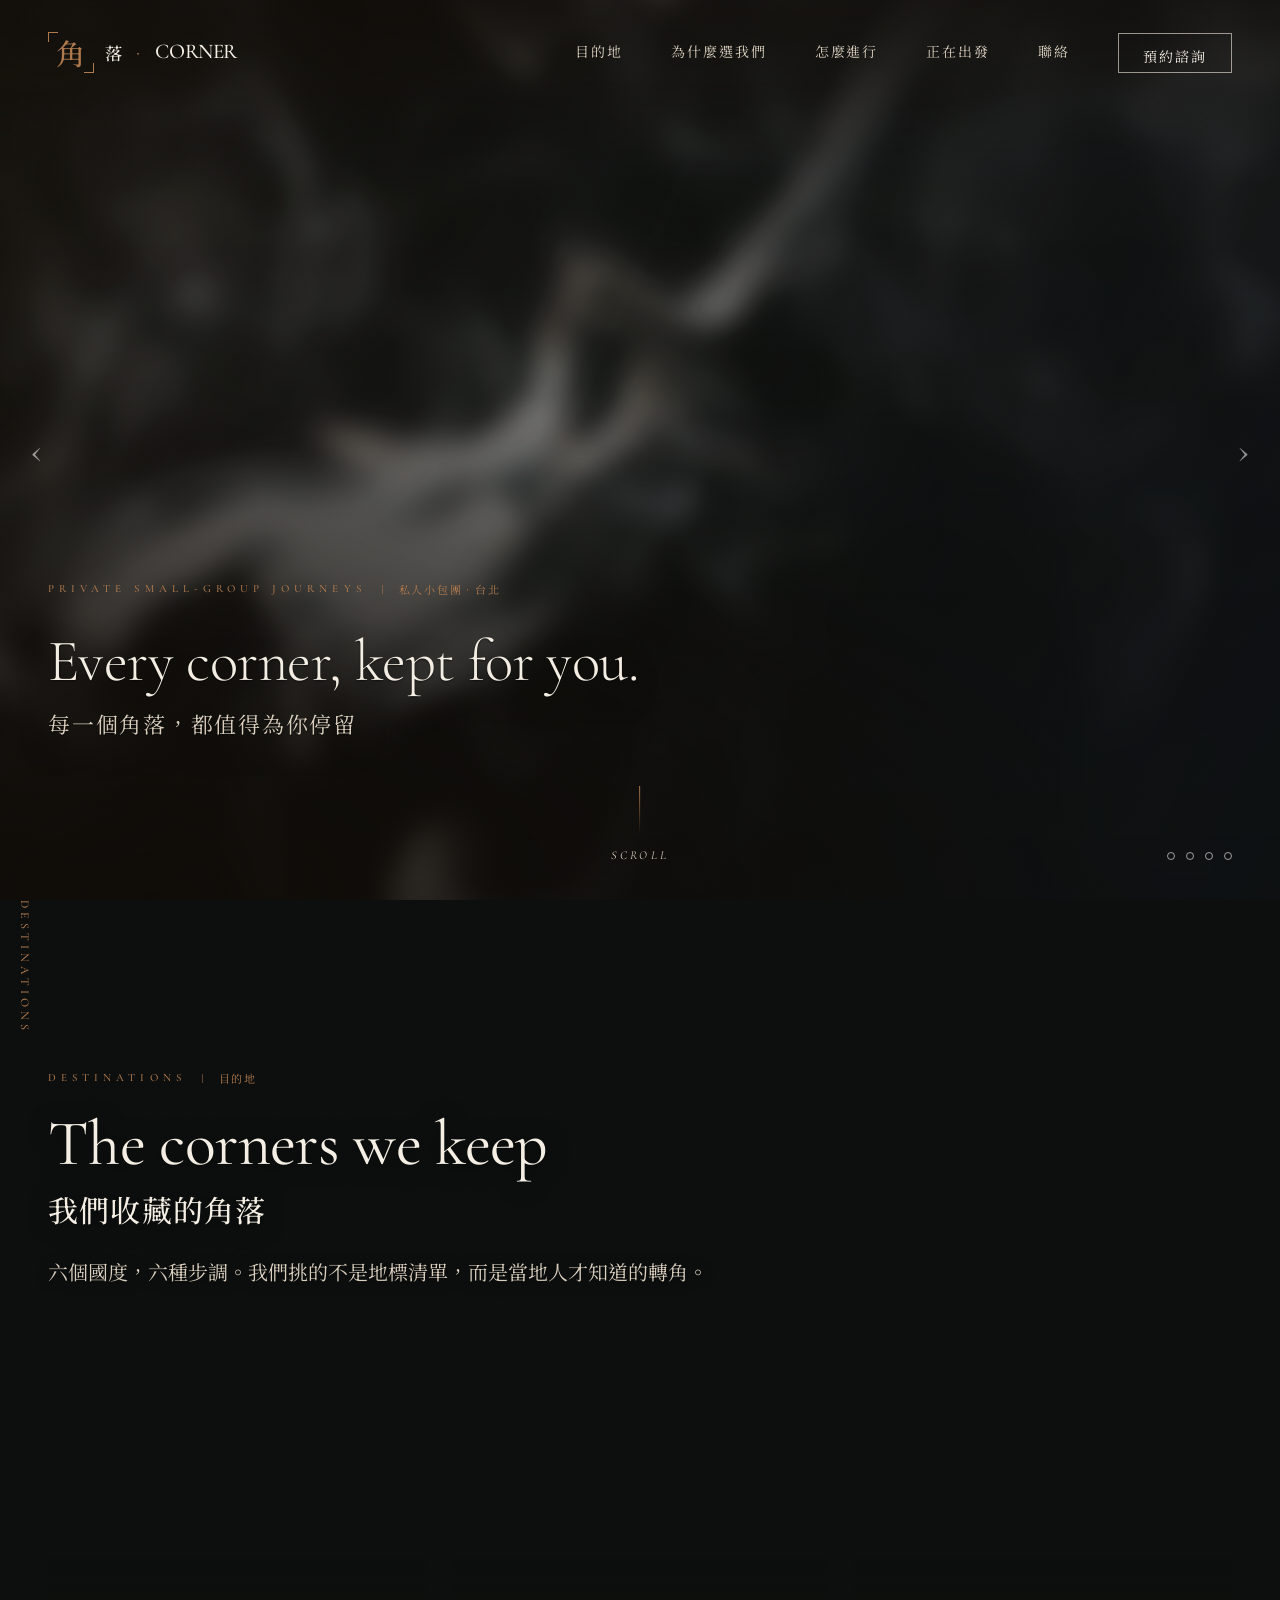
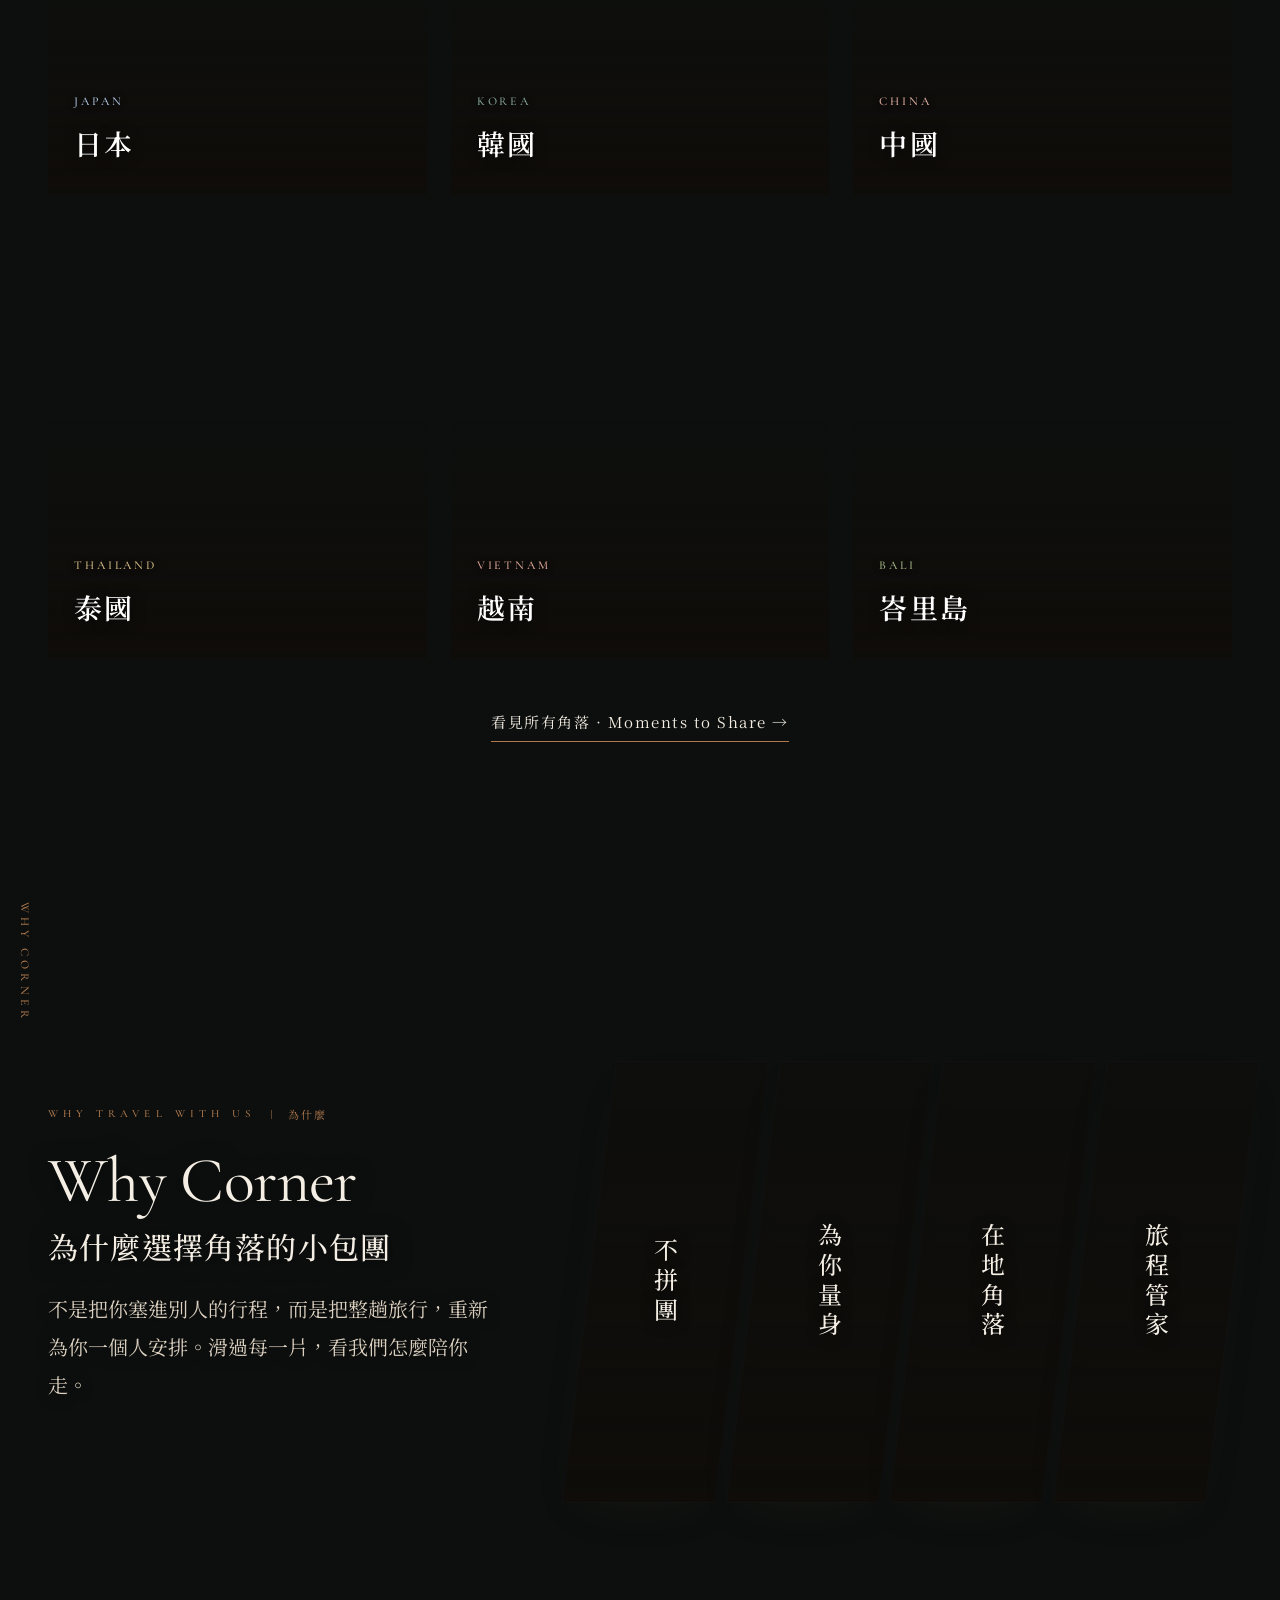
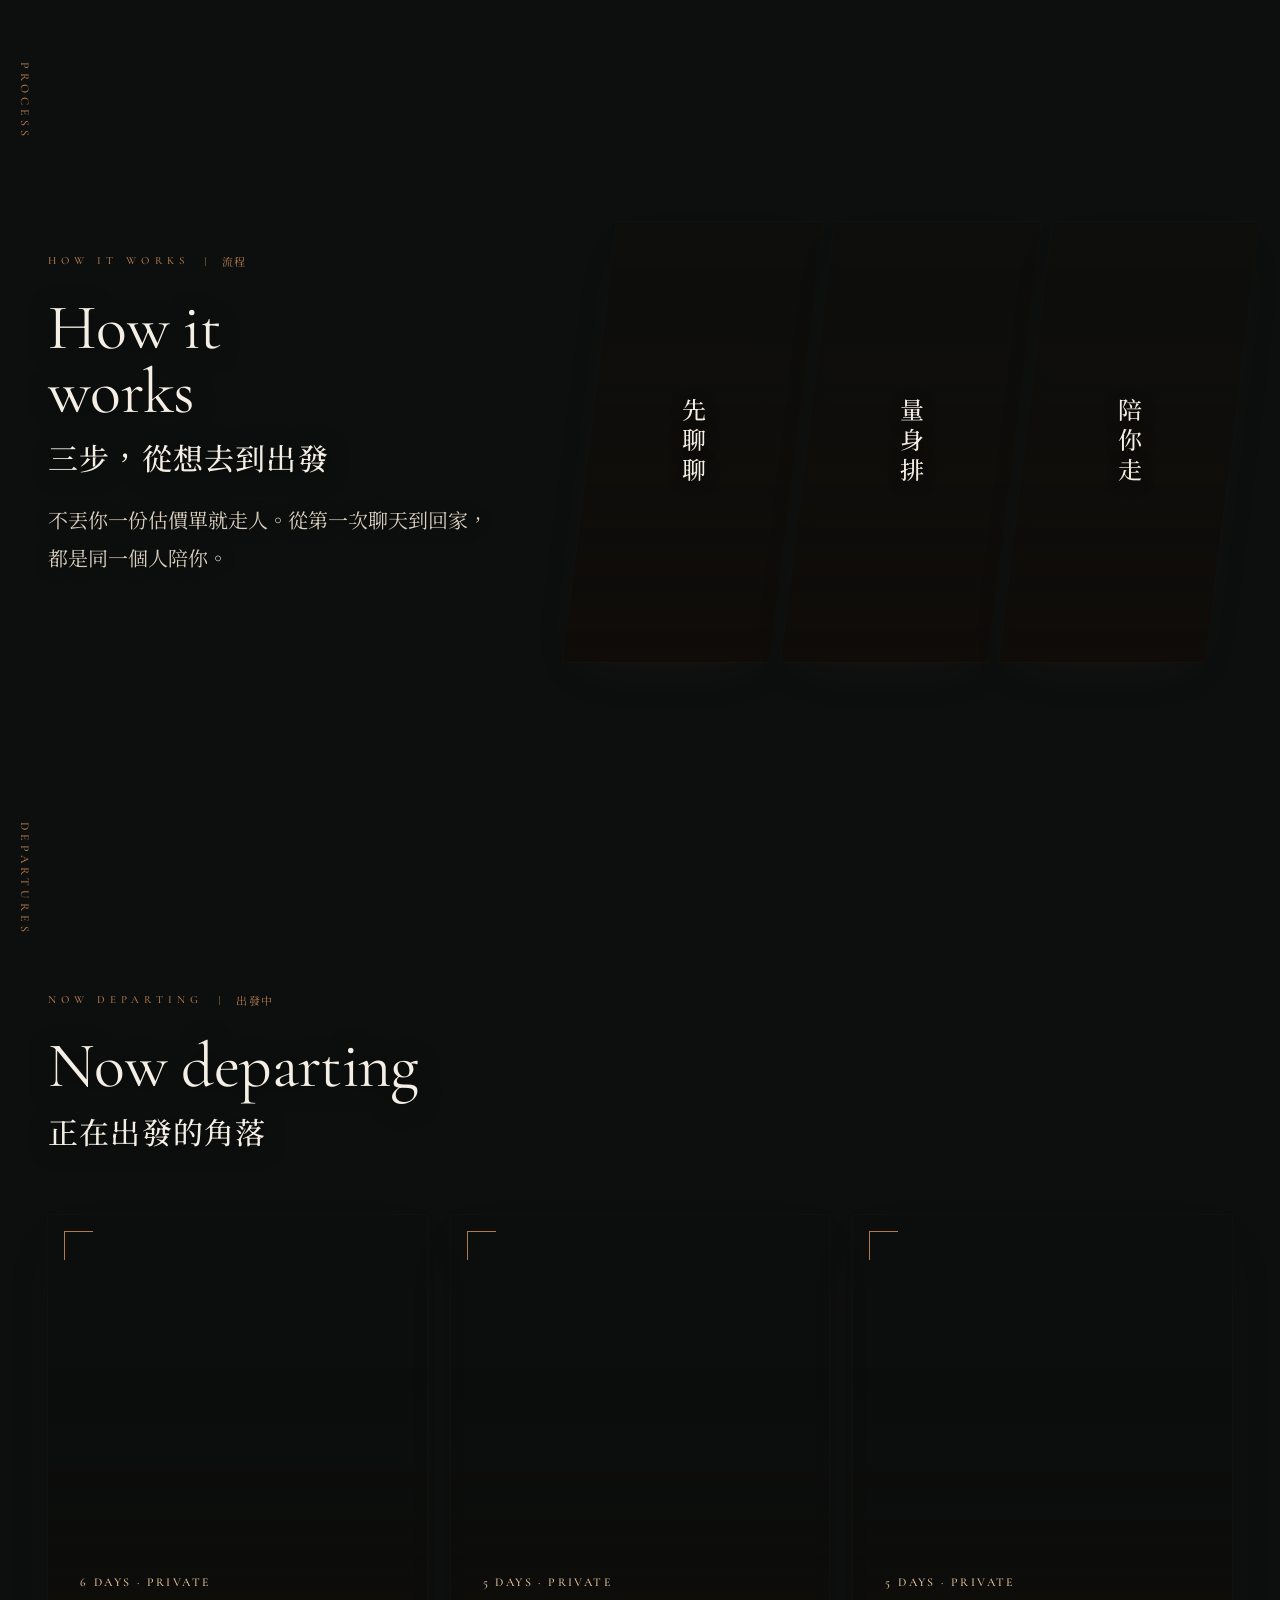
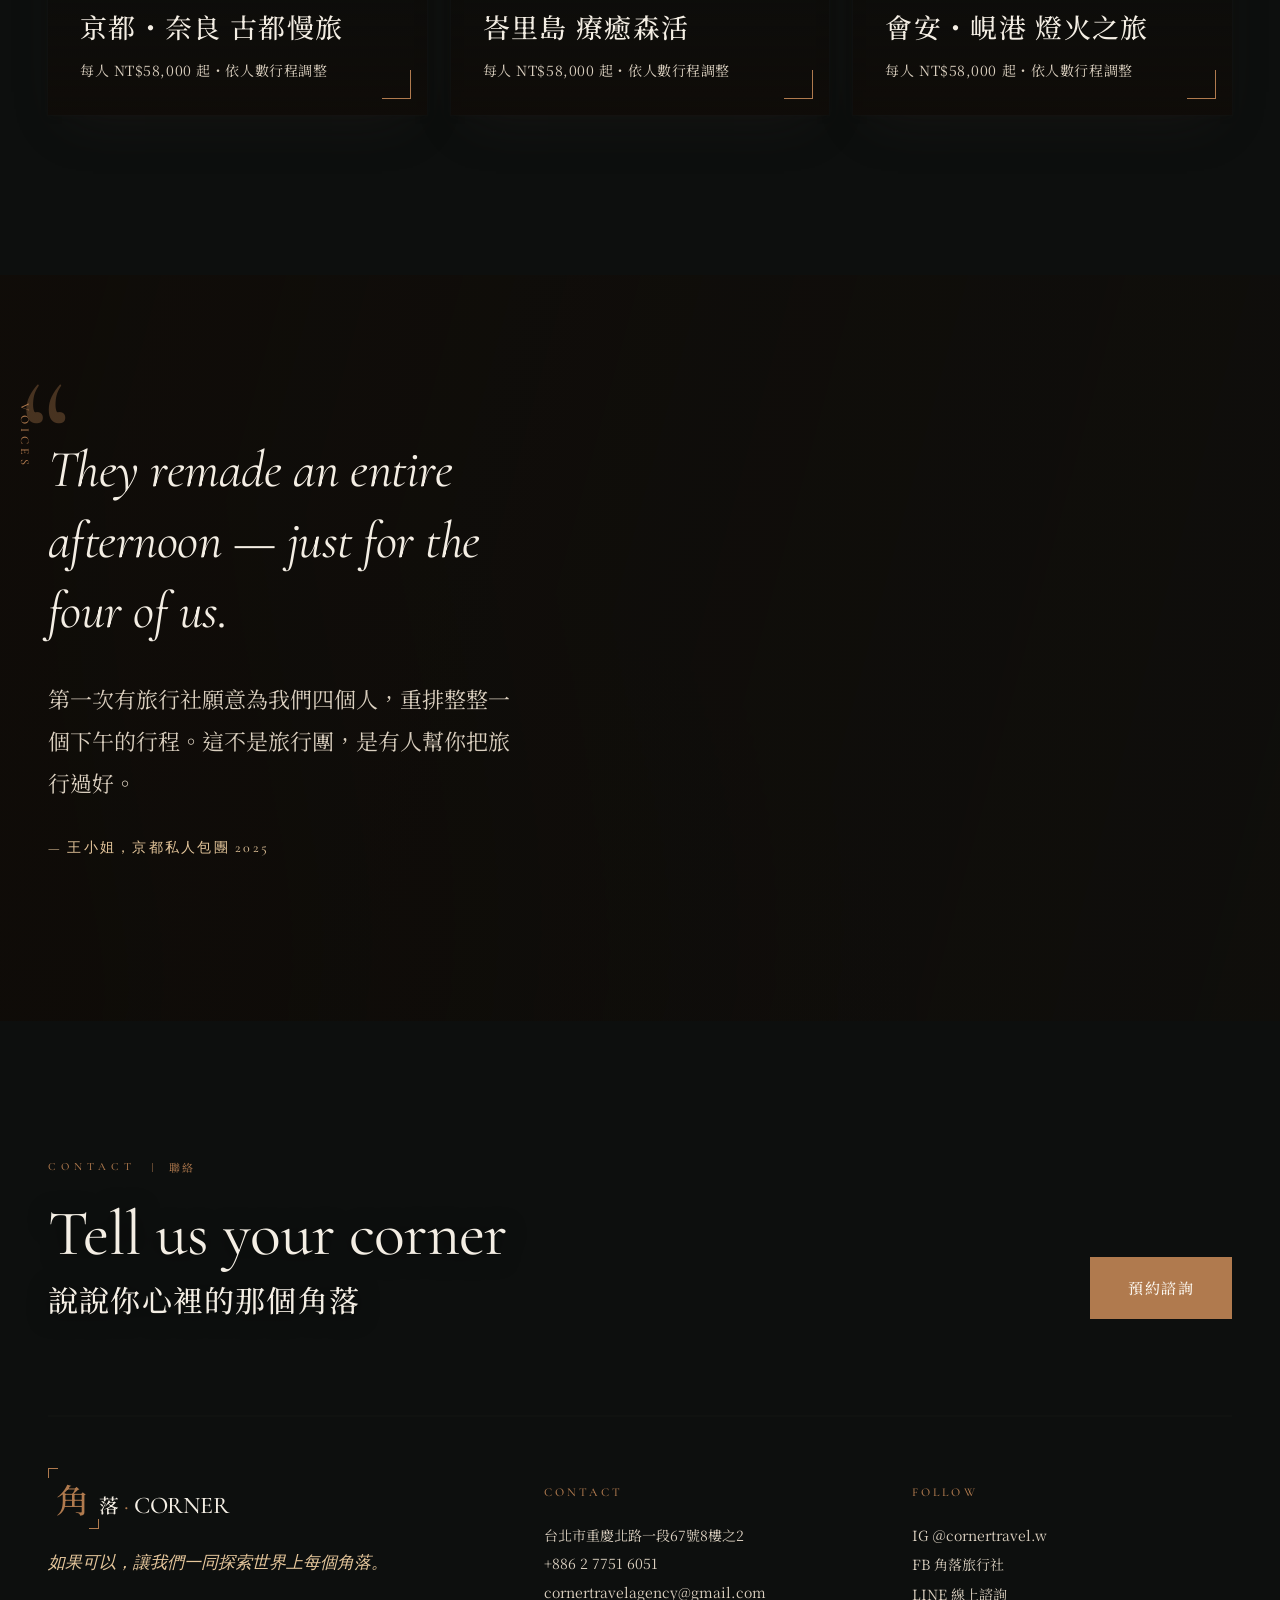
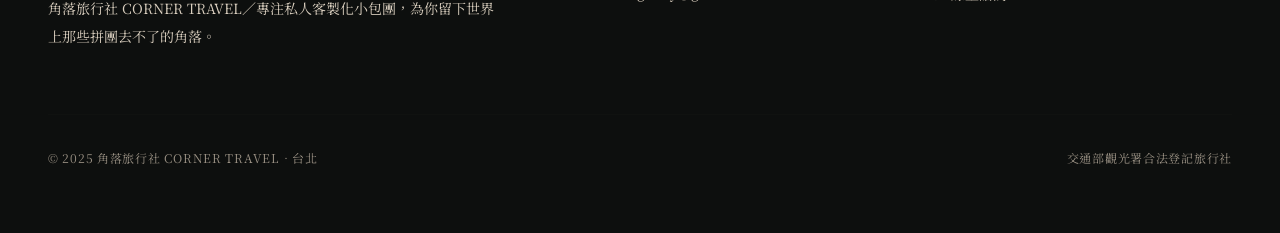
==== commit 27fcd897: "修: 白霧改 Izanami 式作法 — 霧林照片緩慢飄移 + 真實白煙圖層screen疊加柔霧(取代醜噪聲) Co-Authored-By: Claude Opus 4.8 (1M context)" ====
--- a/index.html
+++ b/index.html
@@ -111,14 +111,13 @@
   /* ===== 深色負片貫穿（Izanami 路線）：固定森林底圖 + 內容半透明疊上 ===== */
   html{background:#0d0f0e}
   body{background:transparent!important}
-  .page-bg{position:fixed;inset:0;z-index:-2;overflow:hidden;background:linear-gradient(180deg,rgba(11,13,12,.5) 0%,rgba(11,13,12,.72) 60%,rgba(11,13,12,.82) 100%), #0d0f0e url("assets/photos/forest-bg.jpg") center/cover no-repeat}
-  .page-bg .fog{position:absolute;inset:0;overflow:hidden;pointer-events:none;mix-blend-mode:screen}
-  .page-bg .fog svg{position:absolute;top:-30%;left:-30%;width:160%;height:160%;display:block;will-change:transform}
-  .page-bg .fog .fs1{opacity:.6;filter:blur(6px);animation:fogX1 24s linear infinite alternate}
-  .page-bg .fog .fs2{opacity:.42;filter:blur(12px);animation:fogX2 36s linear infinite alternate}
-  @keyframes fogX1{from{transform:translate3d(-16%,1%,0)}to{transform:translate3d(16%,-5%,0)}}
-  @keyframes fogX2{from{transform:translate3d(14%,4%,0)}to{transform:translate3d(-16%,-4%,0)}}
-  @media(prefers-reduced-motion:reduce){.page-bg .fog svg{animation:none}}
+  .page-bg{position:fixed;inset:0;z-index:-2;overflow:hidden;background:#0d0f0e}
+  .pb-forest{position:absolute;inset:-8%;background:url("assets/photos/forest-bg.jpg") center/cover no-repeat;will-change:transform;animation:forestDrift 70s ease-in-out infinite alternate}
+  .pb-veil{position:absolute;inset:0;background:linear-gradient(180deg,rgba(11,13,12,.5) 0%,rgba(11,13,12,.72) 60%,rgba(11,13,12,.82) 100%)}
+  .pb-fog{position:absolute;inset:-20%;background:url("assets/photos/fog-layer.jpg") center/cover no-repeat;mix-blend-mode:screen;opacity:.5;filter:blur(14px);will-change:transform;animation:fogDrift 48s linear infinite alternate}
+  @keyframes forestDrift{from{transform:scale(1.05) translate(-1.4%,0.6%)}to{transform:scale(1.12) translate(1.6%,-1.4%)}}
+  @keyframes fogDrift{from{transform:translate(-9%,1%) scale(1.14)}to{transform:translate(9%,-4%) scale(1.24)}}
+  @media(prefers-reduced-motion:reduce){.pb-forest,.pb-fog{animation:none}}
   .sec-head h2,.sec-head .h2cn{color:var(--paper)}
   .sec-head .lead{color:var(--paper-dim)}
   .grid-foot .btn-ghost{color:var(--paper)}
@@ -174,7 +173,7 @@
 </style>
 </head>
 <body>
-<div class="page-bg"><div class="fog"><svg class="fs1" viewBox="0 0 600 400" preserveAspectRatio="xMidYMid slice"><filter id="fgn1"><feTurbulence type="fractalNoise" baseFrequency="0.008 0.013" numOctaves="4" seed="11" stitchTiles="stitch"/><feColorMatrix type="matrix" values="0 0 0 0 1  0 0 0 0 1  0 0 0 0 1  0.55 0.55 0.55 0 -0.5"/></filter><rect width="600" height="400" filter="url(#fgn1)"/></svg><svg class="fs2" viewBox="0 0 600 400" preserveAspectRatio="xMidYMid slice"><filter id="fgn2"><feTurbulence type="fractalNoise" baseFrequency="0.013 0.02" numOctaves="3" seed="4" stitchTiles="stitch"/><feColorMatrix type="matrix" values="0 0 0 0 1  0 0 0 0 1  0 0 0 0 1  0.5 0.5 0.5 0 -0.55"/></filter><rect width="600" height="400" filter="url(#fgn2)"/></svg></div></div>
+<div class="page-bg"><div class="pb-forest"></div><div class="pb-veil"></div><div class="pb-fog"></div></div>
 <svg width="0" height="0" aria-hidden="true" style="position:absolute"><defs>
   <pattern id="shippo" width="46" height="46" patternUnits="userSpaceOnUse"><g fill="none" stroke="#AFC4E0" stroke-width="1.3"><circle cx="23" cy="23" r="23"/><circle cx="0" cy="23" r="23"/><circle cx="46" cy="23" r="23"/><circle cx="23" cy="0" r="23"/><circle cx="23" cy="46" r="23"/></g><g fill="#AFC4E0"><circle cx="23" cy="23" r="1.8"/></g></pattern>
   <pattern id="cnLat" width="52" height="52" patternUnits="userSpaceOnUse"><g fill="none" stroke="#E5B3A6" stroke-width="1.3"><rect x="10" y="10" width="32" height="32"/><path d="M26 0 L52 26 L26 52 L0 26 Z"/><path d="M0 0 L10 10 M52 0 L42 10 M0 52 L10 42 M52 52 L42 42"/></g><g fill="#E5B3A6"><circle cx="26" cy="26" r="1.8"/><circle cx="26" cy="0" r="1.4"/><circle cx="26" cy="52" r="1.4"/><circle cx="0" cy="26" r="1.4"/><circle cx="52" cy="26" r="1.4"/></g></pattern>
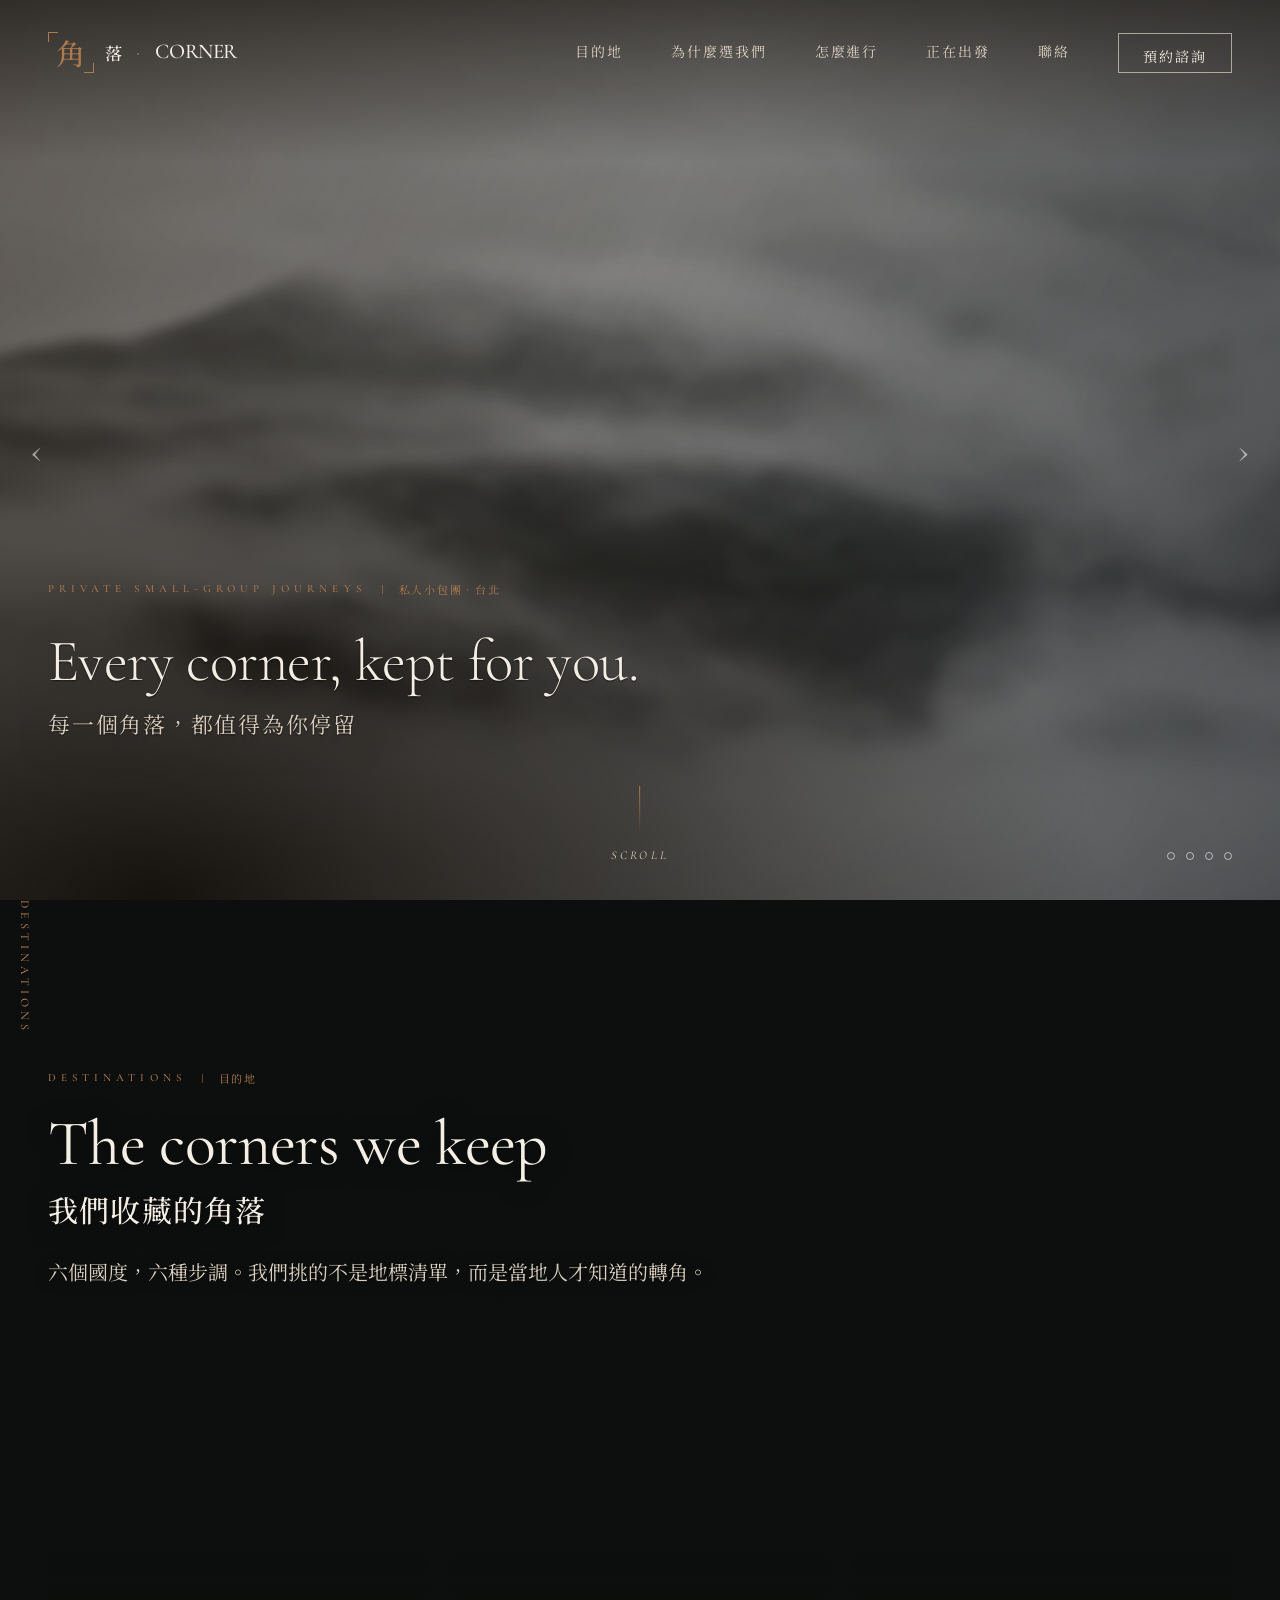
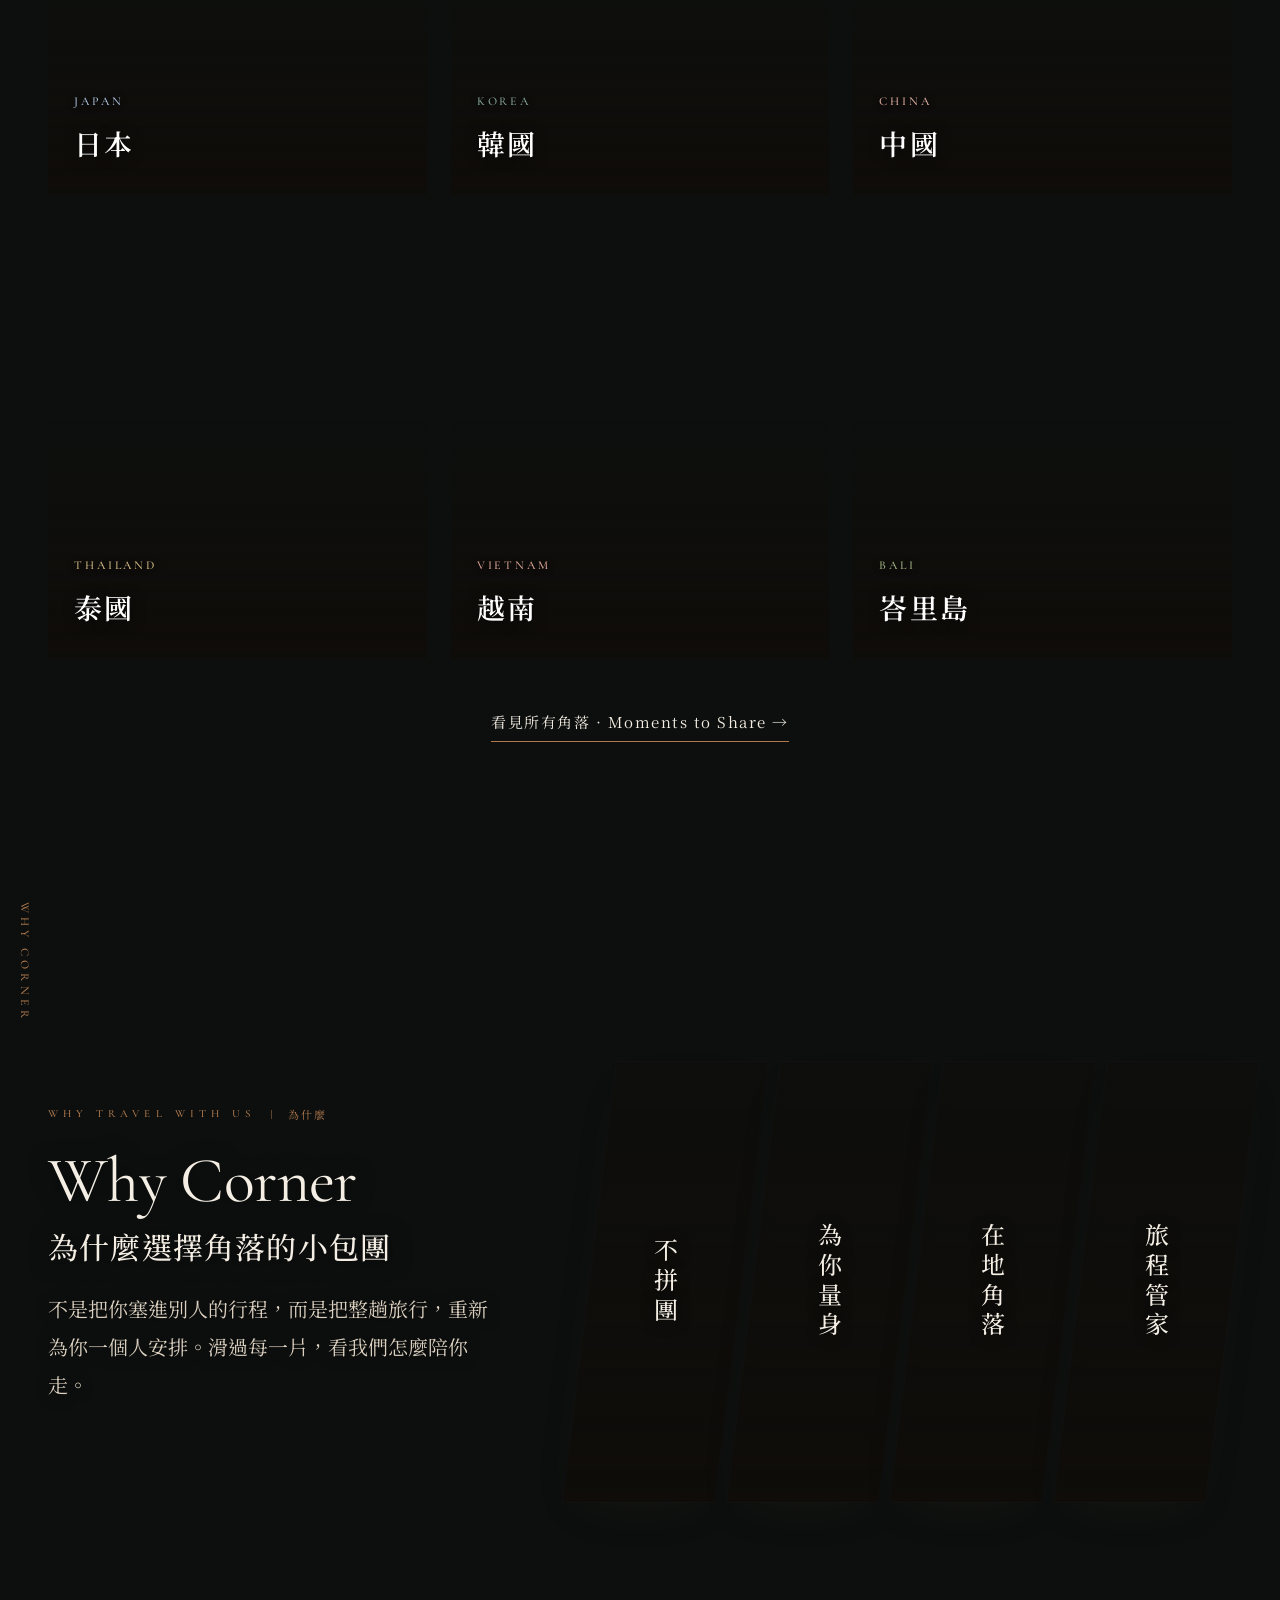
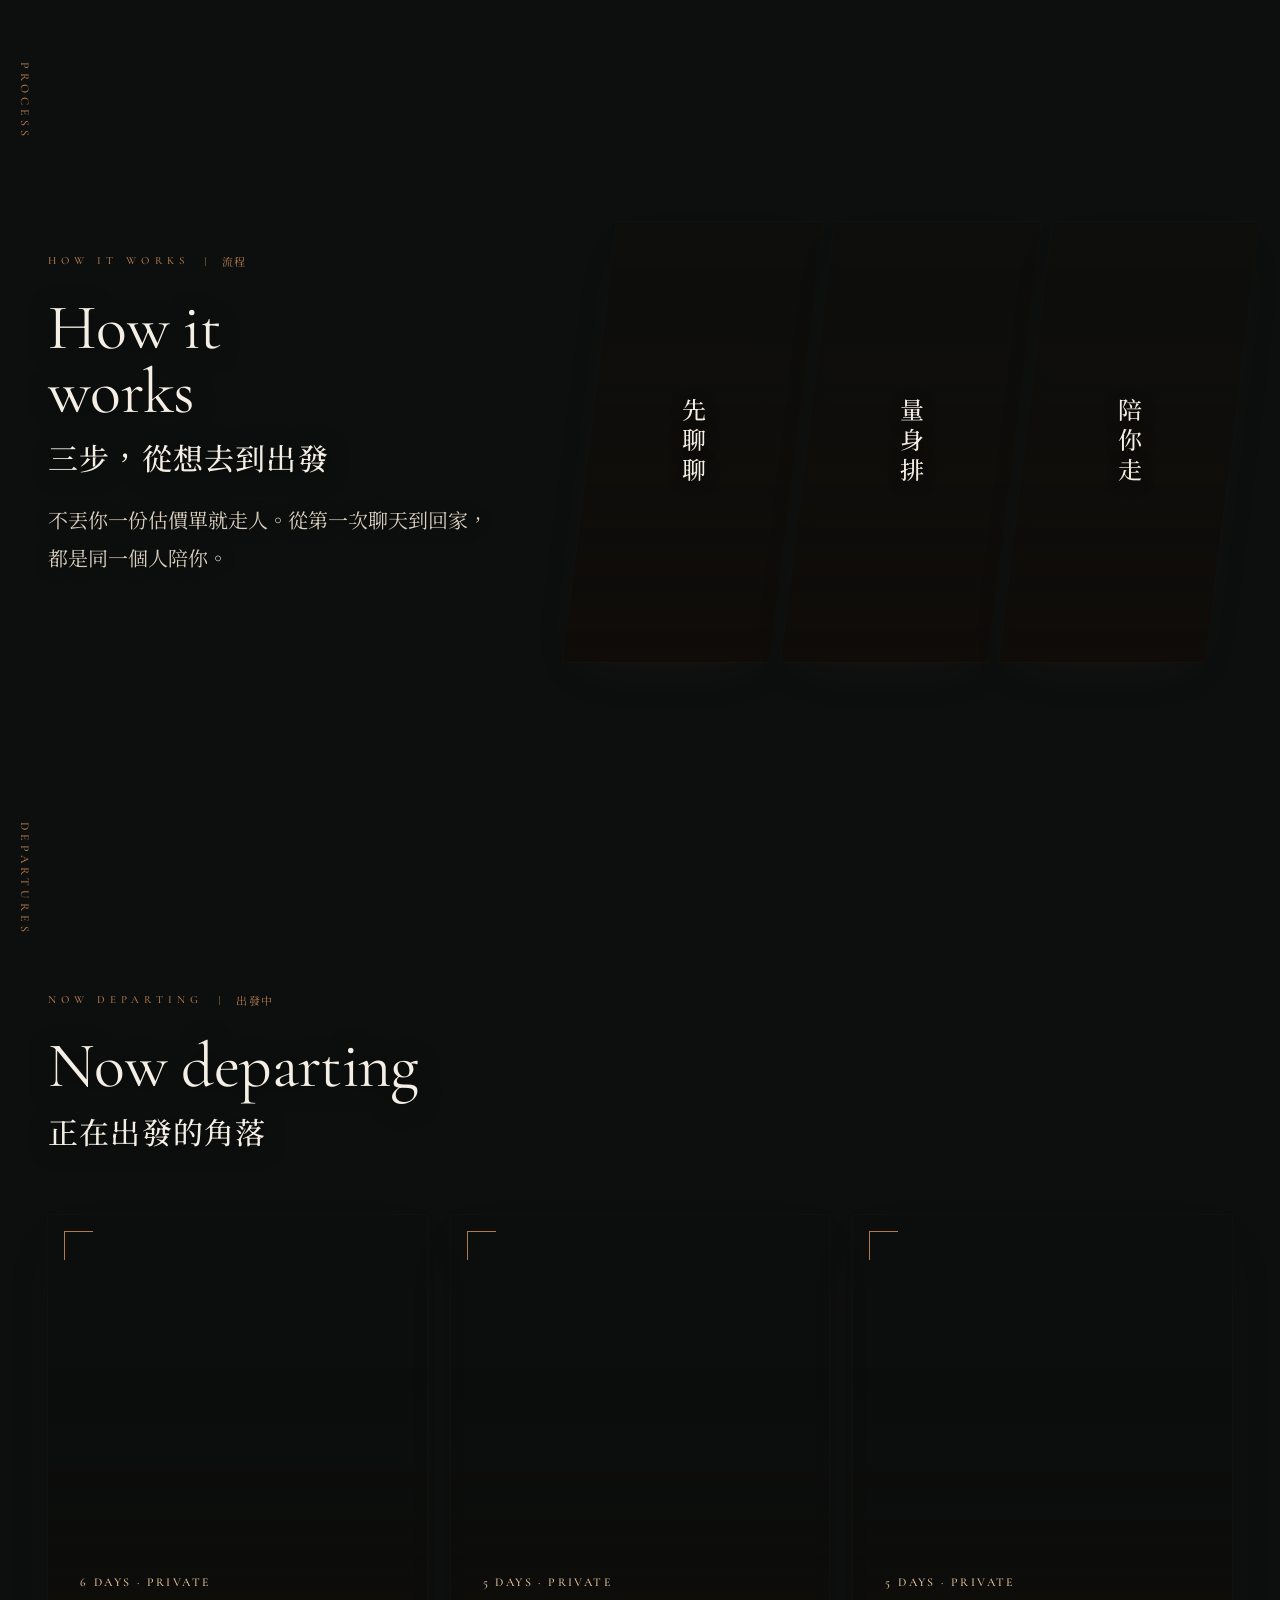
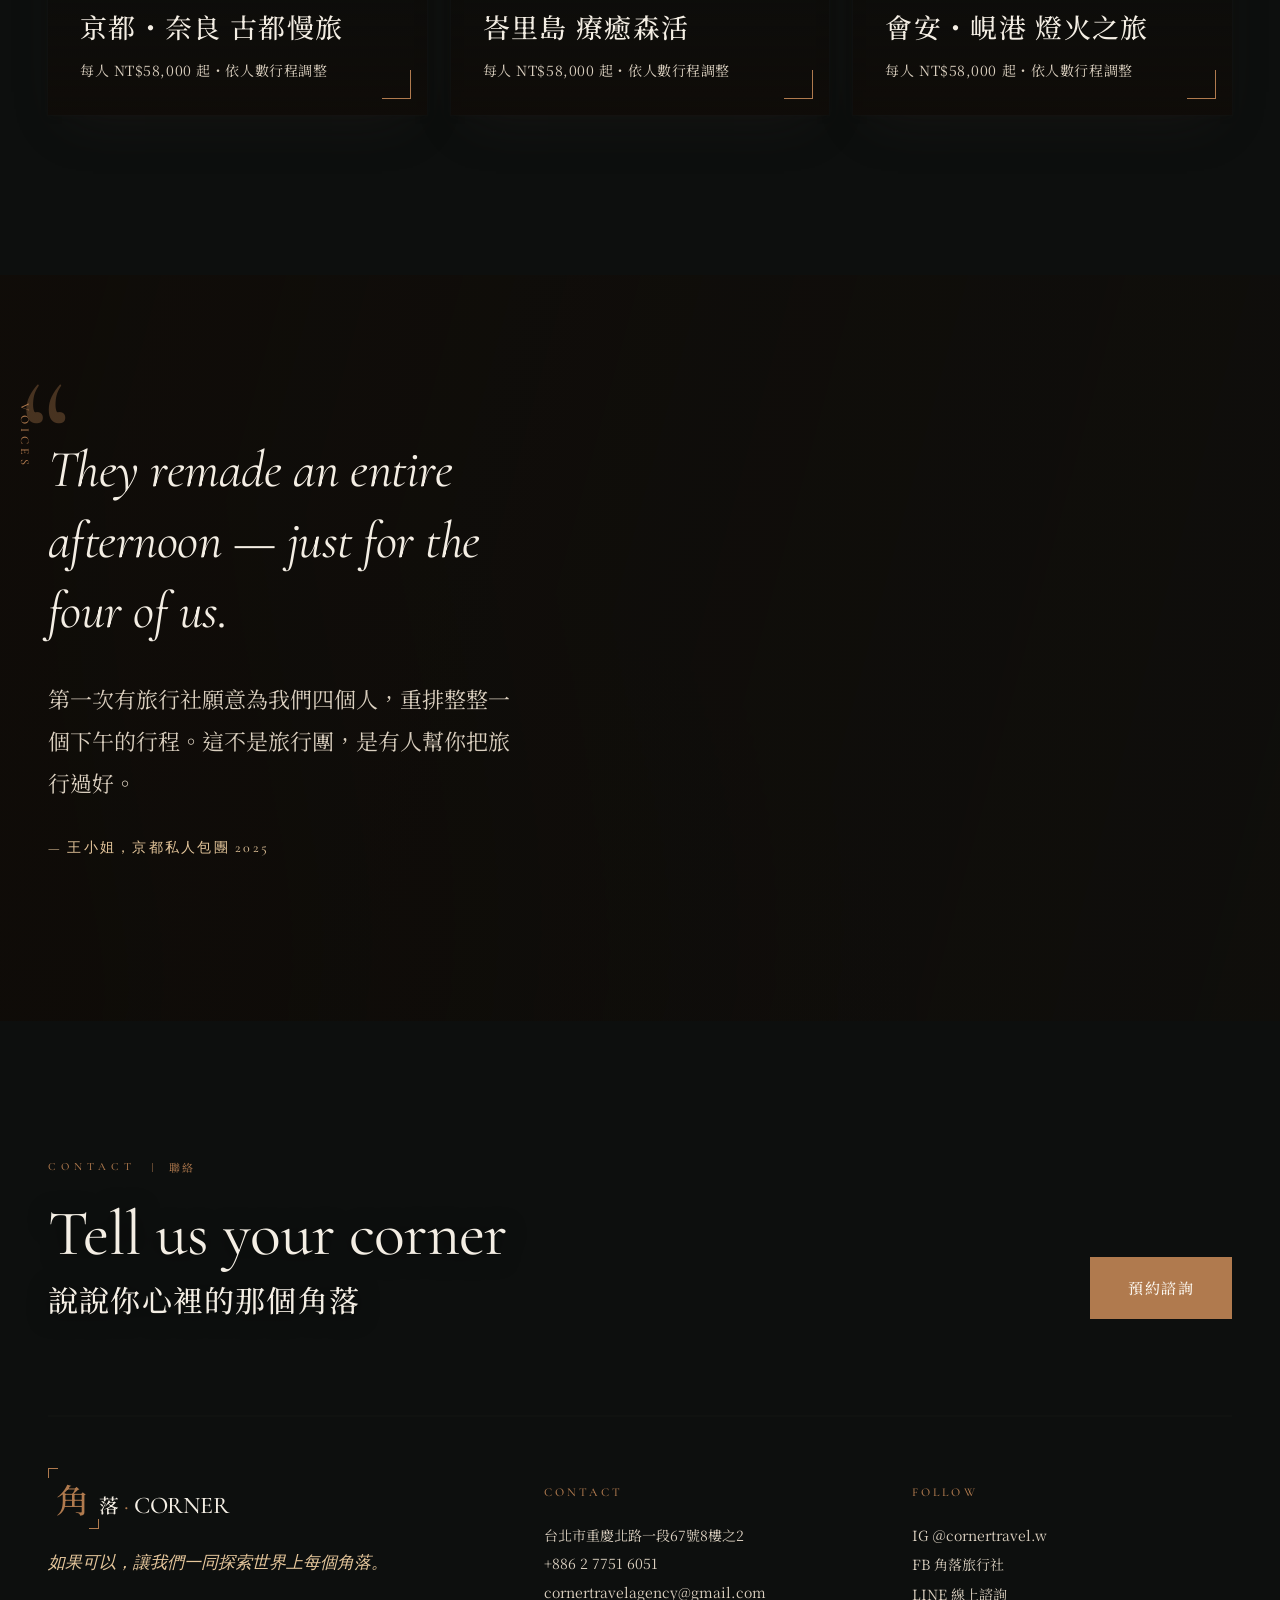
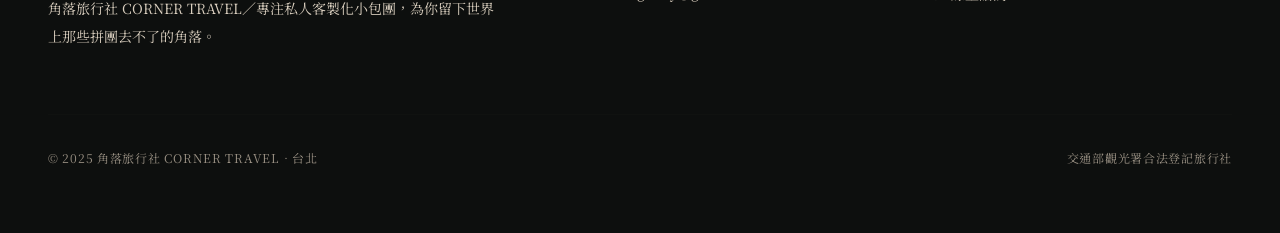
==== commit 181940af: "修: 白霧改柔軟霧海免費圖(去飽和screen疊加)取代煙絲 — 自然霧海感飄移 Co-Authored-By: Claude Opus 4.8 (1M context) <noreply@anthr" ====
--- a/index.html
+++ b/index.html
@@ -114,7 +114,7 @@
   .page-bg{position:fixed;inset:0;z-index:-2;overflow:hidden;background:#0d0f0e}
   .pb-forest{position:absolute;inset:-8%;background:url("assets/photos/forest-bg.jpg") center/cover no-repeat;will-change:transform;animation:forestDrift 70s ease-in-out infinite alternate}
   .pb-veil{position:absolute;inset:0;background:linear-gradient(180deg,rgba(11,13,12,.5) 0%,rgba(11,13,12,.72) 60%,rgba(11,13,12,.82) 100%)}
-  .pb-fog{position:absolute;inset:-20%;background:url("assets/photos/fog-layer.jpg") center/cover no-repeat;mix-blend-mode:screen;opacity:.5;filter:blur(14px);will-change:transform;animation:fogDrift 48s linear infinite alternate}
+  .pb-fog{position:absolute;inset:-22%;background:url("assets/photos/fog-layer.jpg") center/cover no-repeat;mix-blend-mode:screen;opacity:.6;filter:blur(7px) saturate(0);will-change:transform;animation:fogDrift 55s linear infinite alternate}
   @keyframes forestDrift{from{transform:scale(1.05) translate(-1.4%,0.6%)}to{transform:scale(1.12) translate(1.6%,-1.4%)}}
   @keyframes fogDrift{from{transform:translate(-9%,1%) scale(1.14)}to{transform:translate(9%,-4%) scale(1.24)}}
   @media(prefers-reduced-motion:reduce){.pb-forest,.pb-fog{animation:none}}
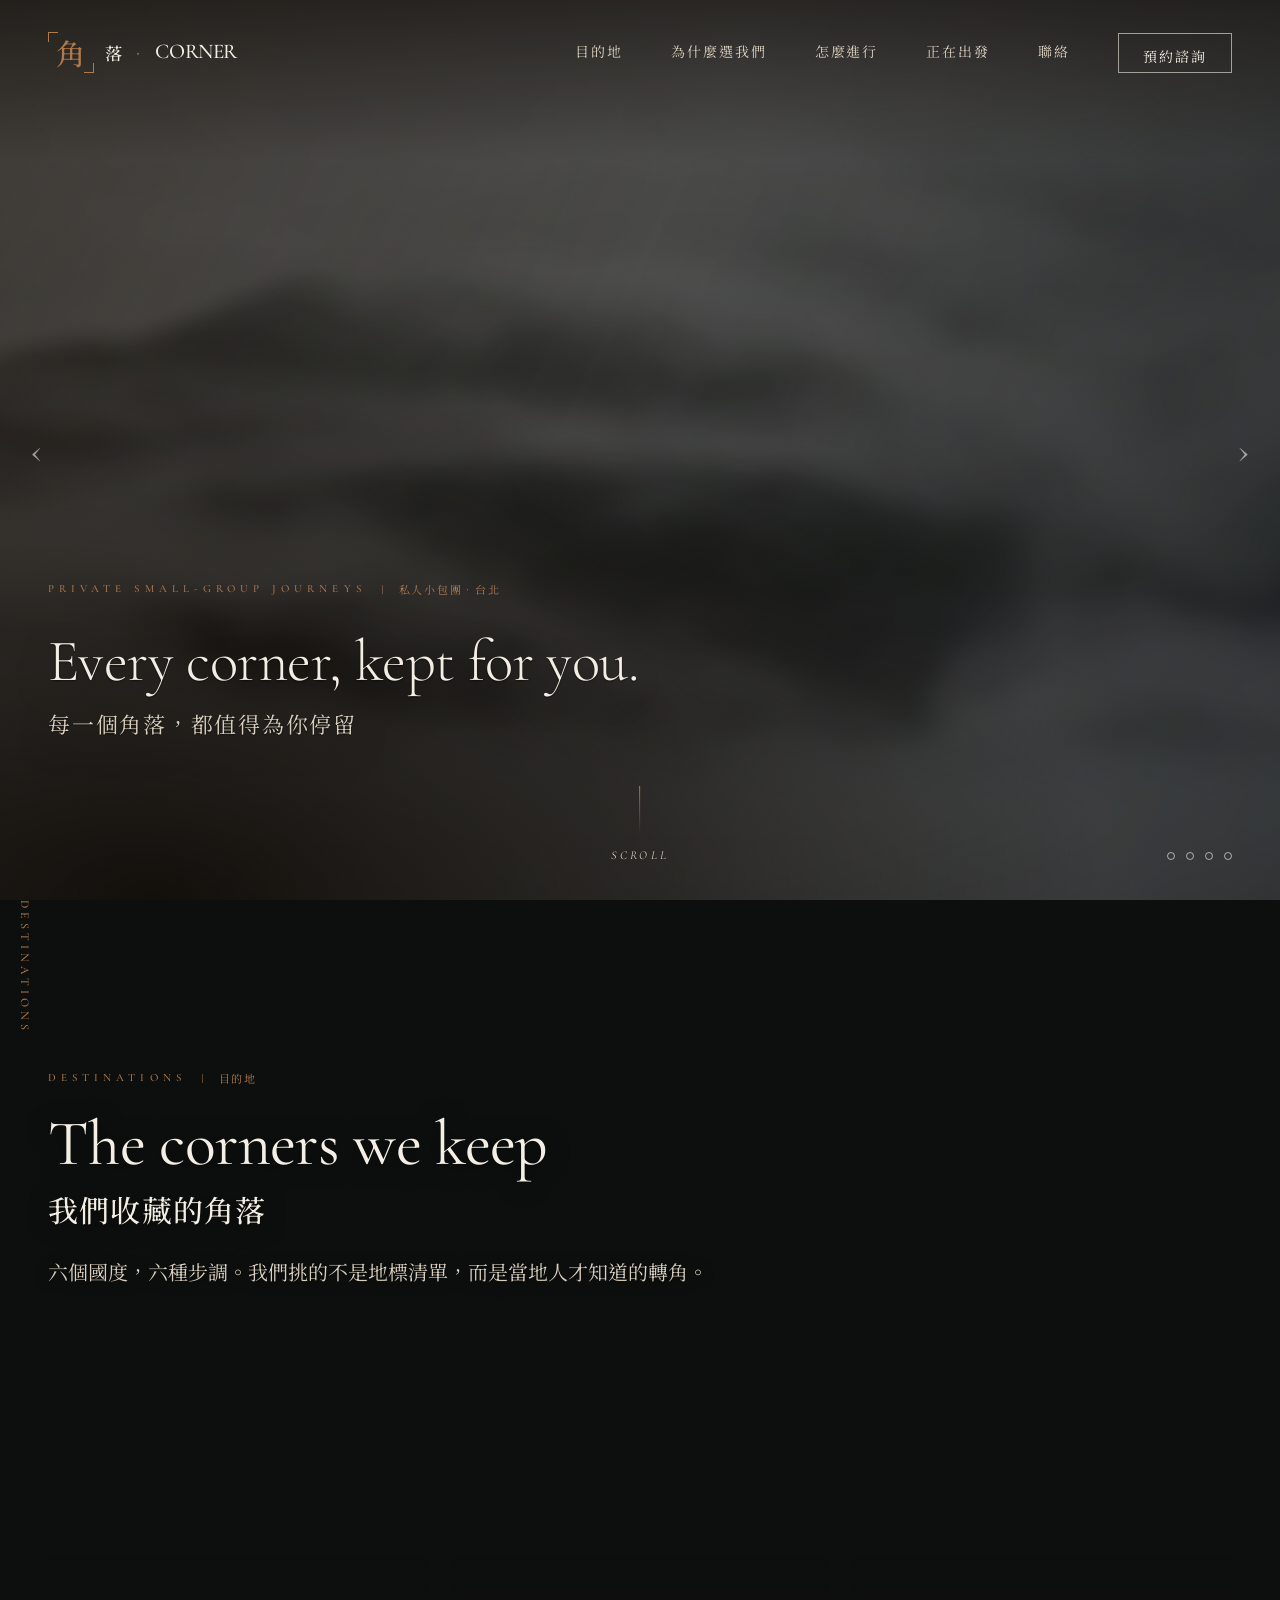
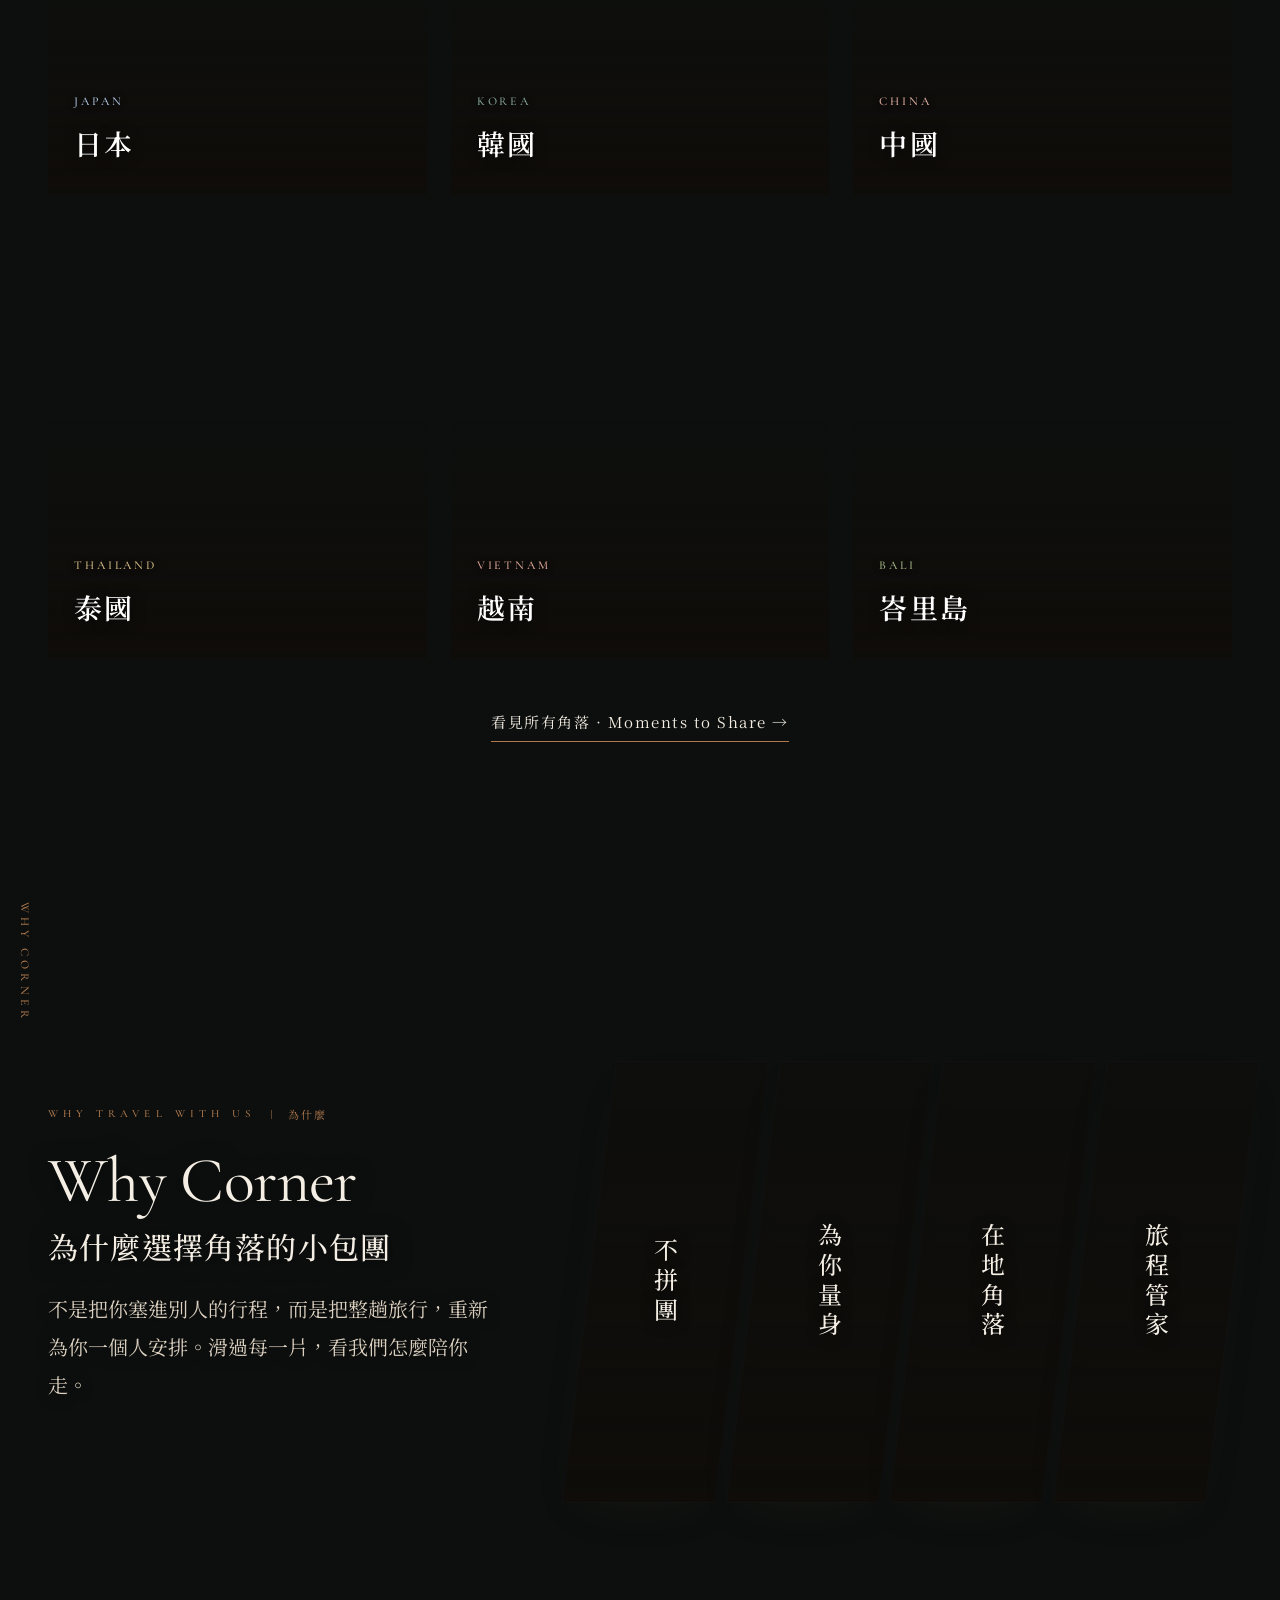
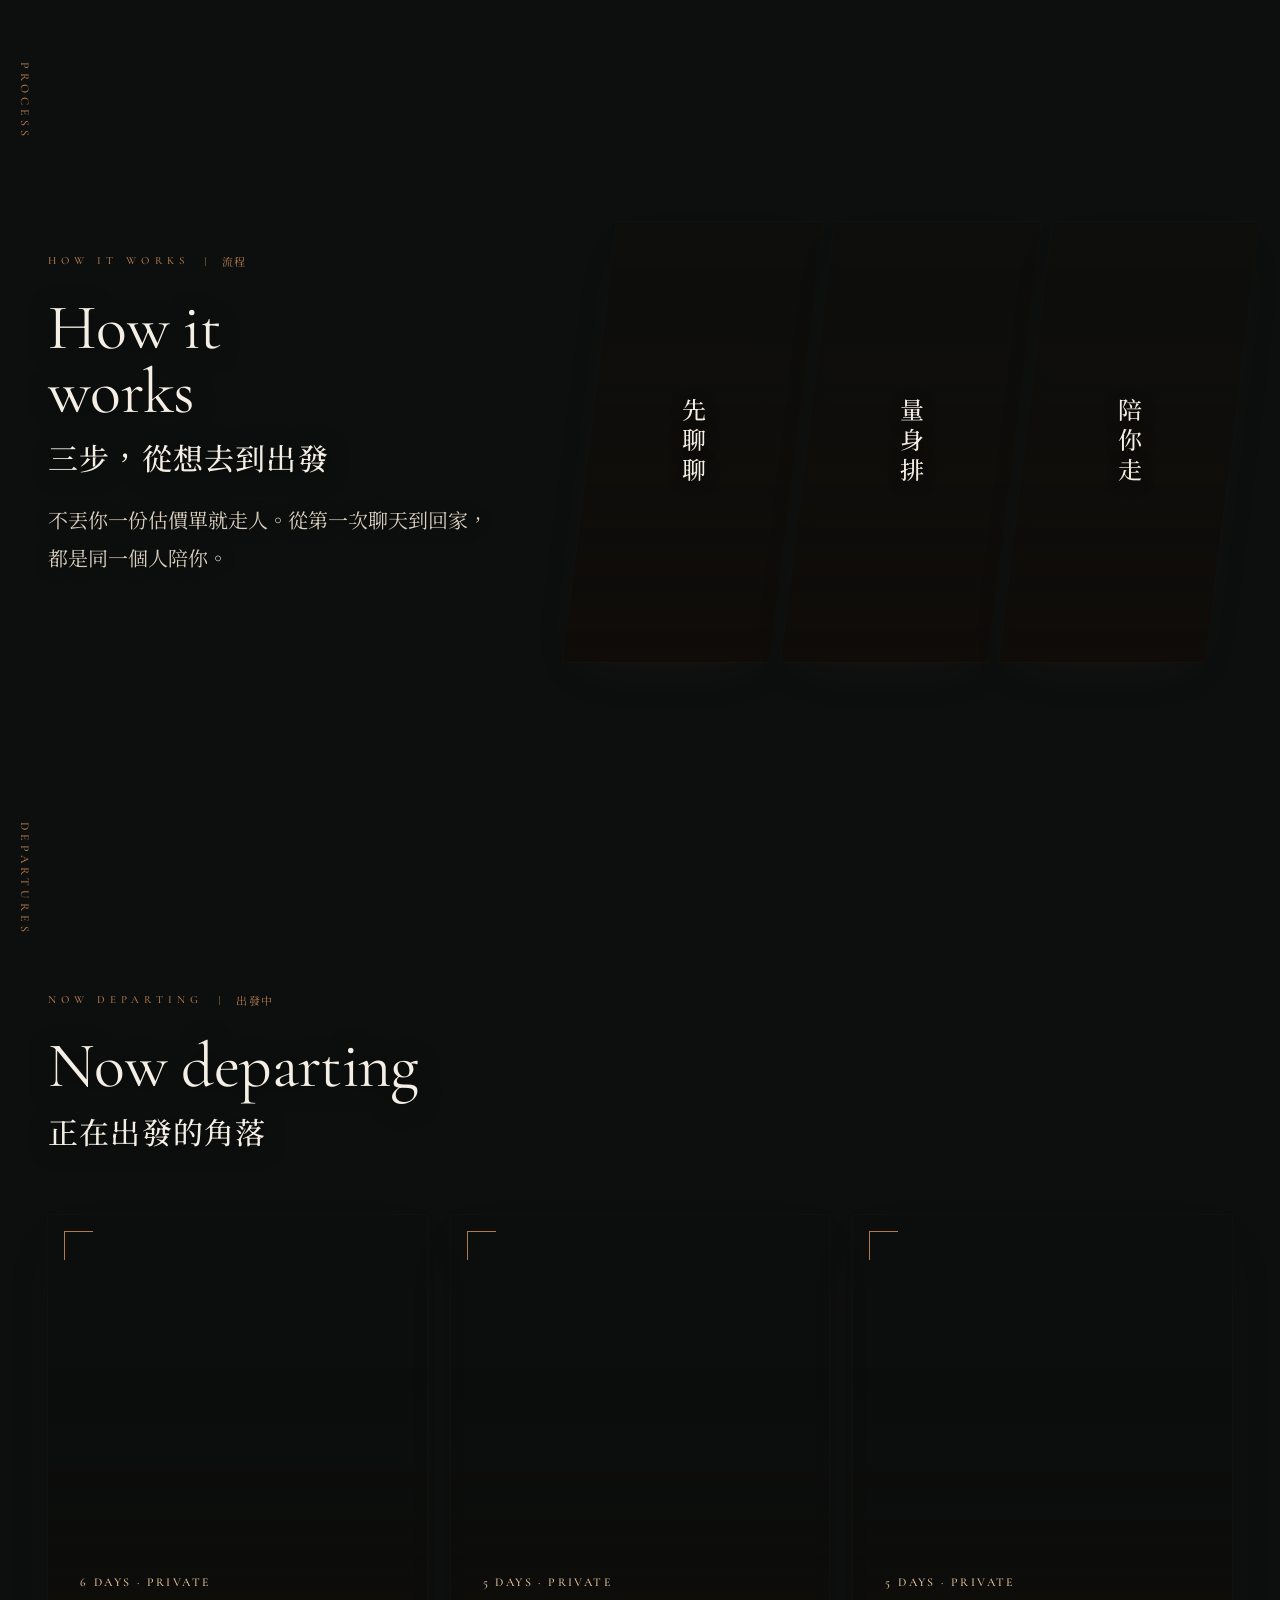
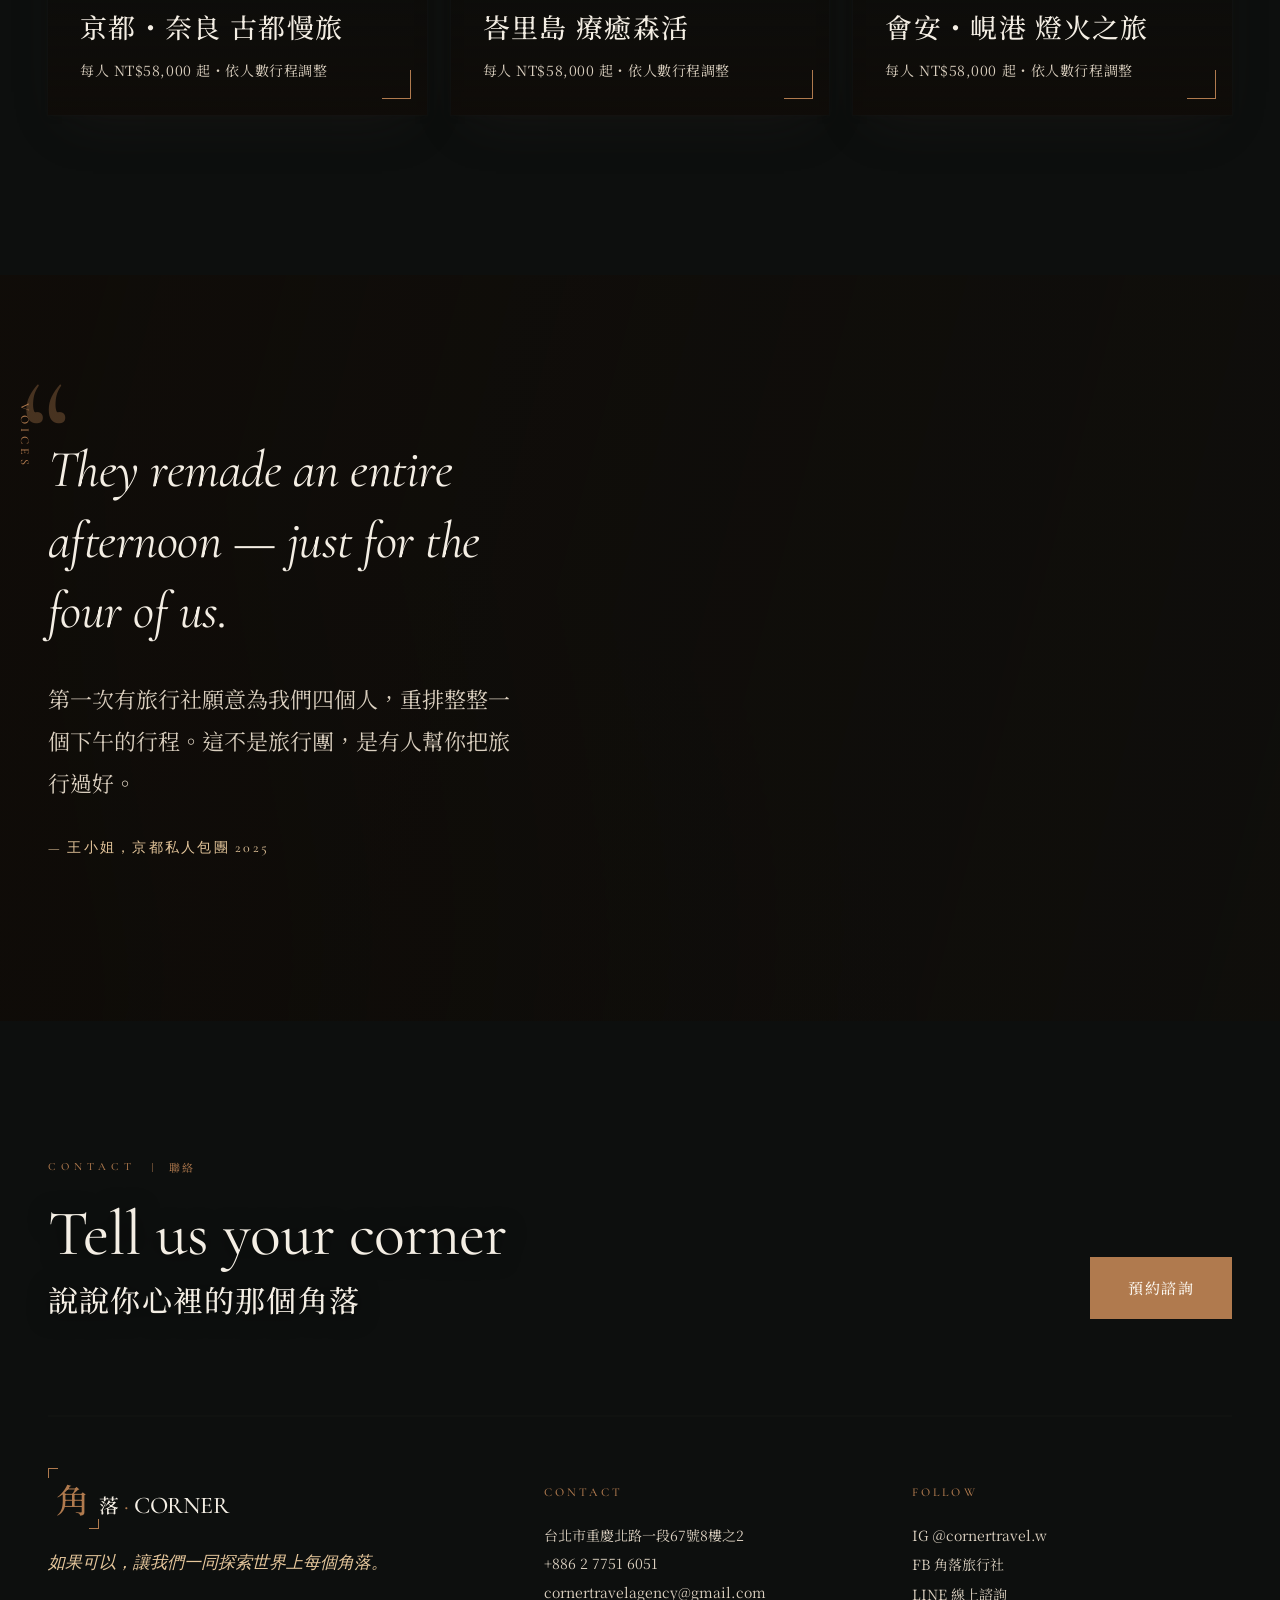
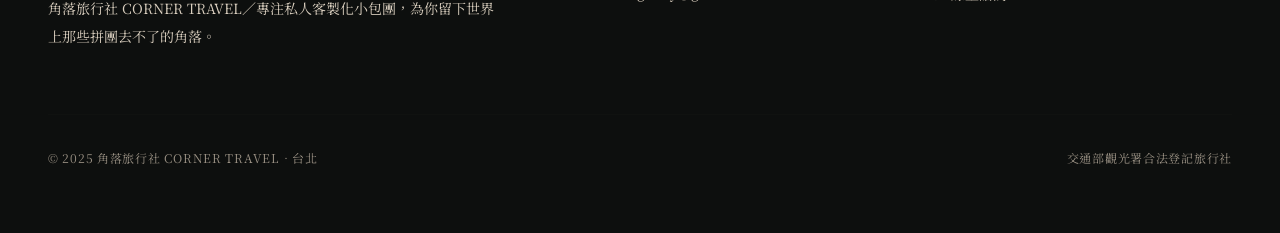
==== commit 173c50bd: "調: 白霧更淡(opacity .34)更柔(blur 11) + 飄移加快(霧26s/林46s) Co-Authored-By: Claude Opus 4.8 (1M context) <nore" ====
--- a/index.html
+++ b/index.html
@@ -112,9 +112,9 @@
   html{background:#0d0f0e}
   body{background:transparent!important}
   .page-bg{position:fixed;inset:0;z-index:-2;overflow:hidden;background:#0d0f0e}
-  .pb-forest{position:absolute;inset:-8%;background:url("assets/photos/forest-bg.jpg") center/cover no-repeat;will-change:transform;animation:forestDrift 70s ease-in-out infinite alternate}
+  .pb-forest{position:absolute;inset:-8%;background:url("assets/photos/forest-bg.jpg") center/cover no-repeat;will-change:transform;animation:forestDrift 46s ease-in-out infinite alternate}
   .pb-veil{position:absolute;inset:0;background:linear-gradient(180deg,rgba(11,13,12,.5) 0%,rgba(11,13,12,.72) 60%,rgba(11,13,12,.82) 100%)}
-  .pb-fog{position:absolute;inset:-22%;background:url("assets/photos/fog-layer.jpg") center/cover no-repeat;mix-blend-mode:screen;opacity:.6;filter:blur(7px) saturate(0);will-change:transform;animation:fogDrift 55s linear infinite alternate}
+  .pb-fog{position:absolute;inset:-22%;background:url("assets/photos/fog-layer.jpg") center/cover no-repeat;mix-blend-mode:screen;opacity:.34;filter:blur(11px) saturate(0);will-change:transform;animation:fogDrift 26s linear infinite alternate}
   @keyframes forestDrift{from{transform:scale(1.05) translate(-1.4%,0.6%)}to{transform:scale(1.12) translate(1.6%,-1.4%)}}
   @keyframes fogDrift{from{transform:translate(-9%,1%) scale(1.14)}to{transform:translate(9%,-4%) scale(1.24)}}
   @media(prefers-reduced-motion:reduce){.pb-forest,.pb-fog{animation:none}}
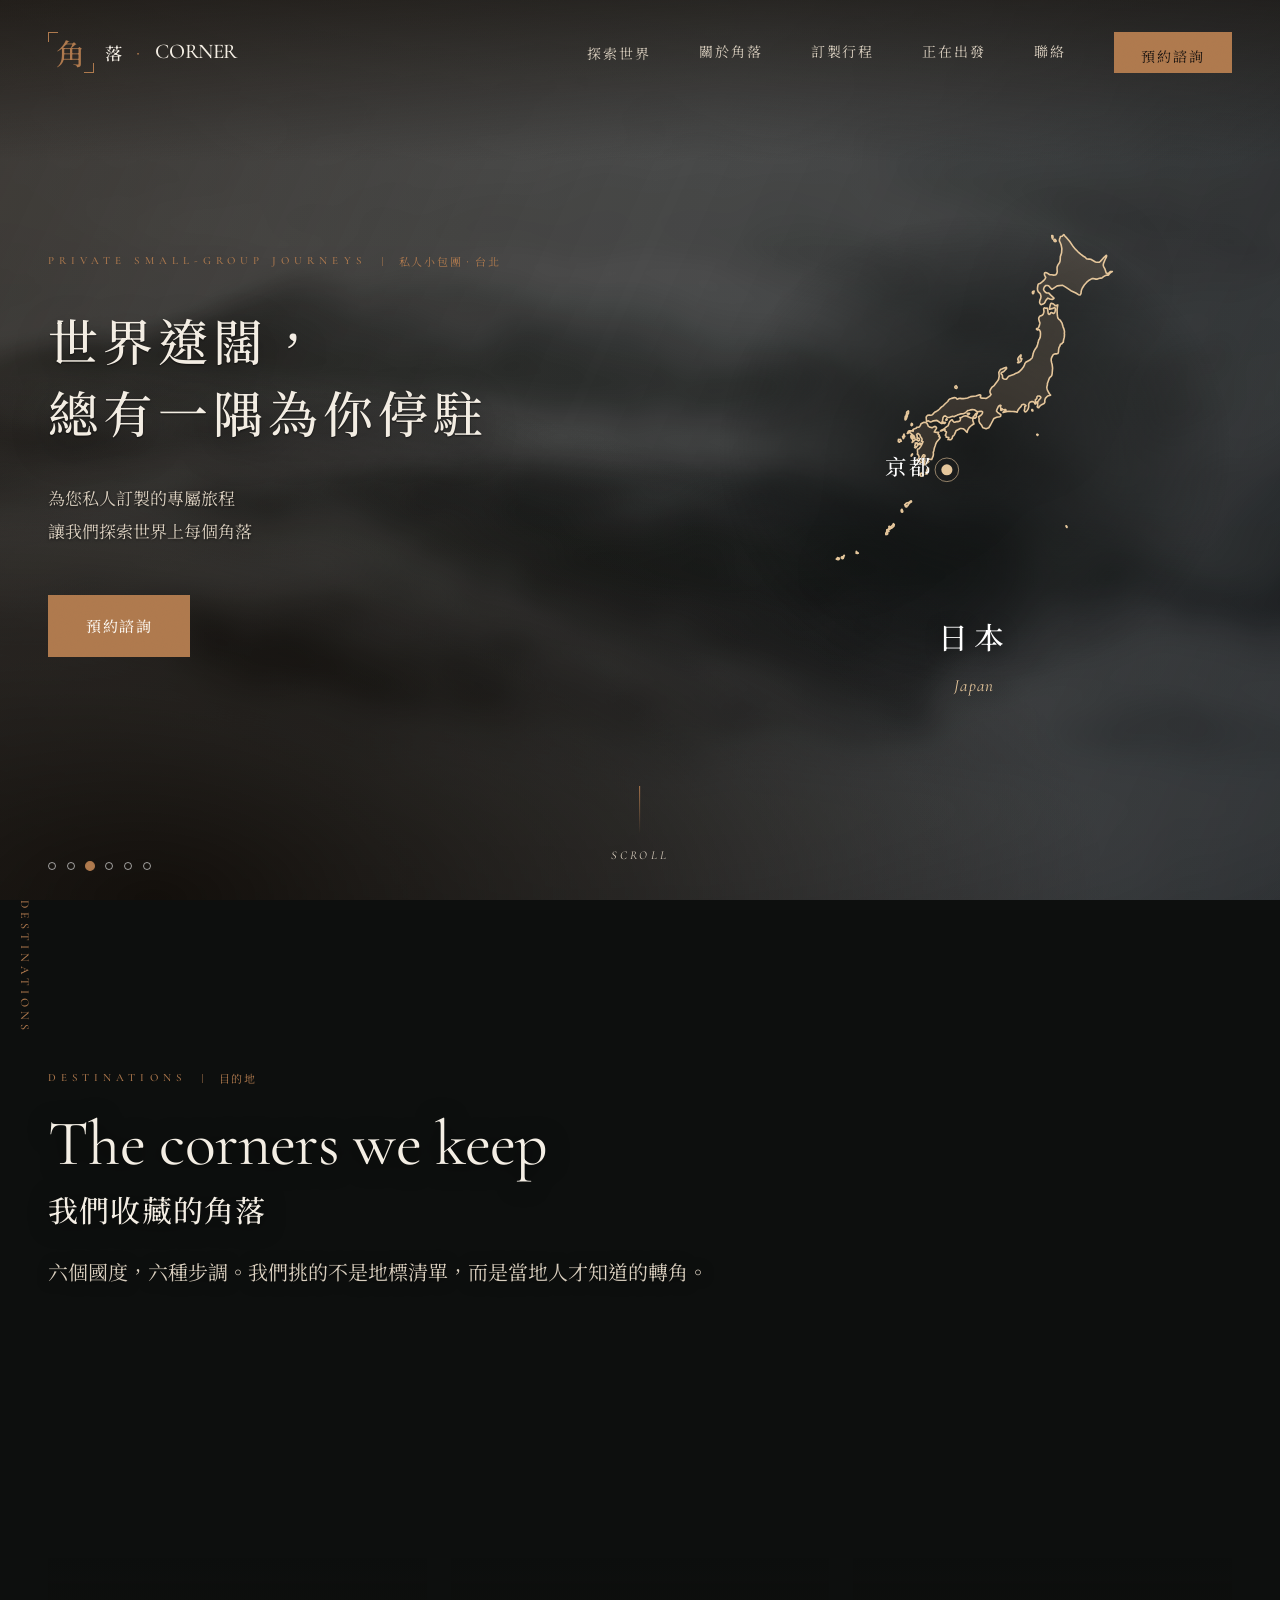
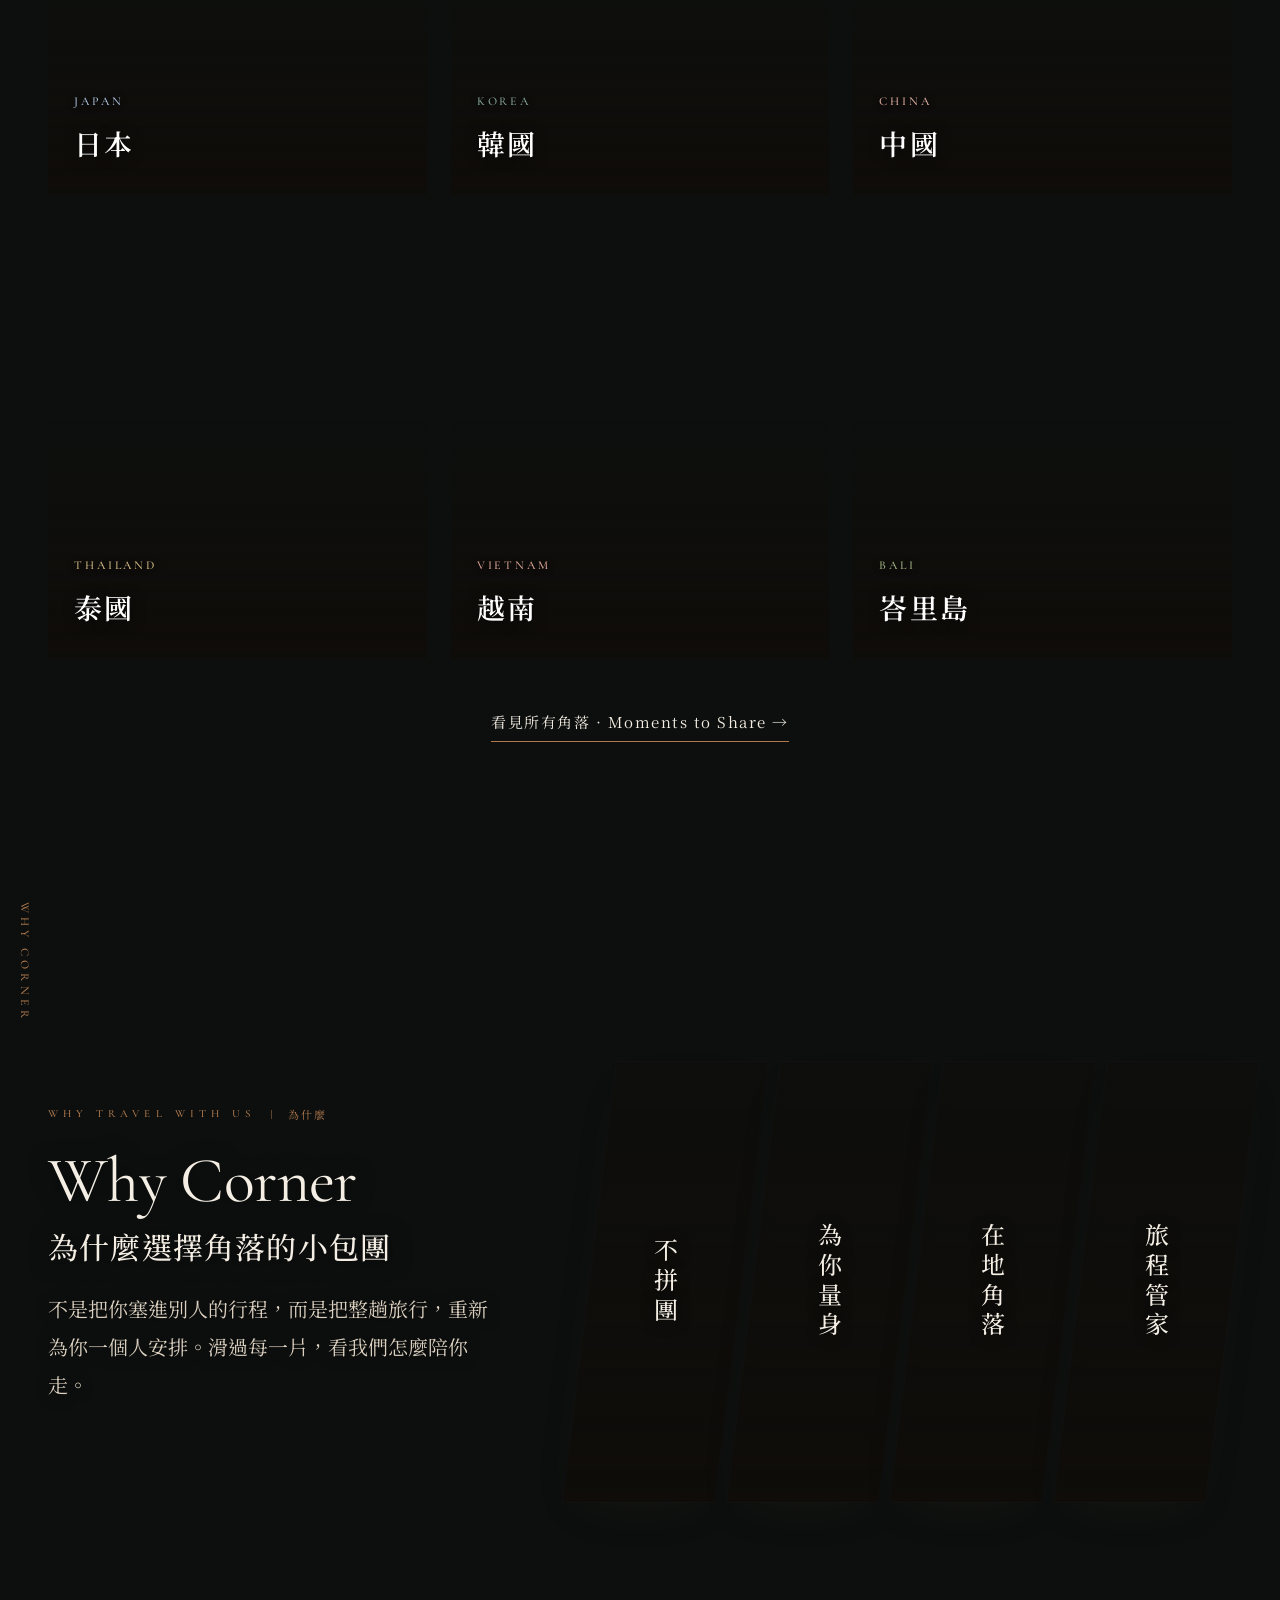
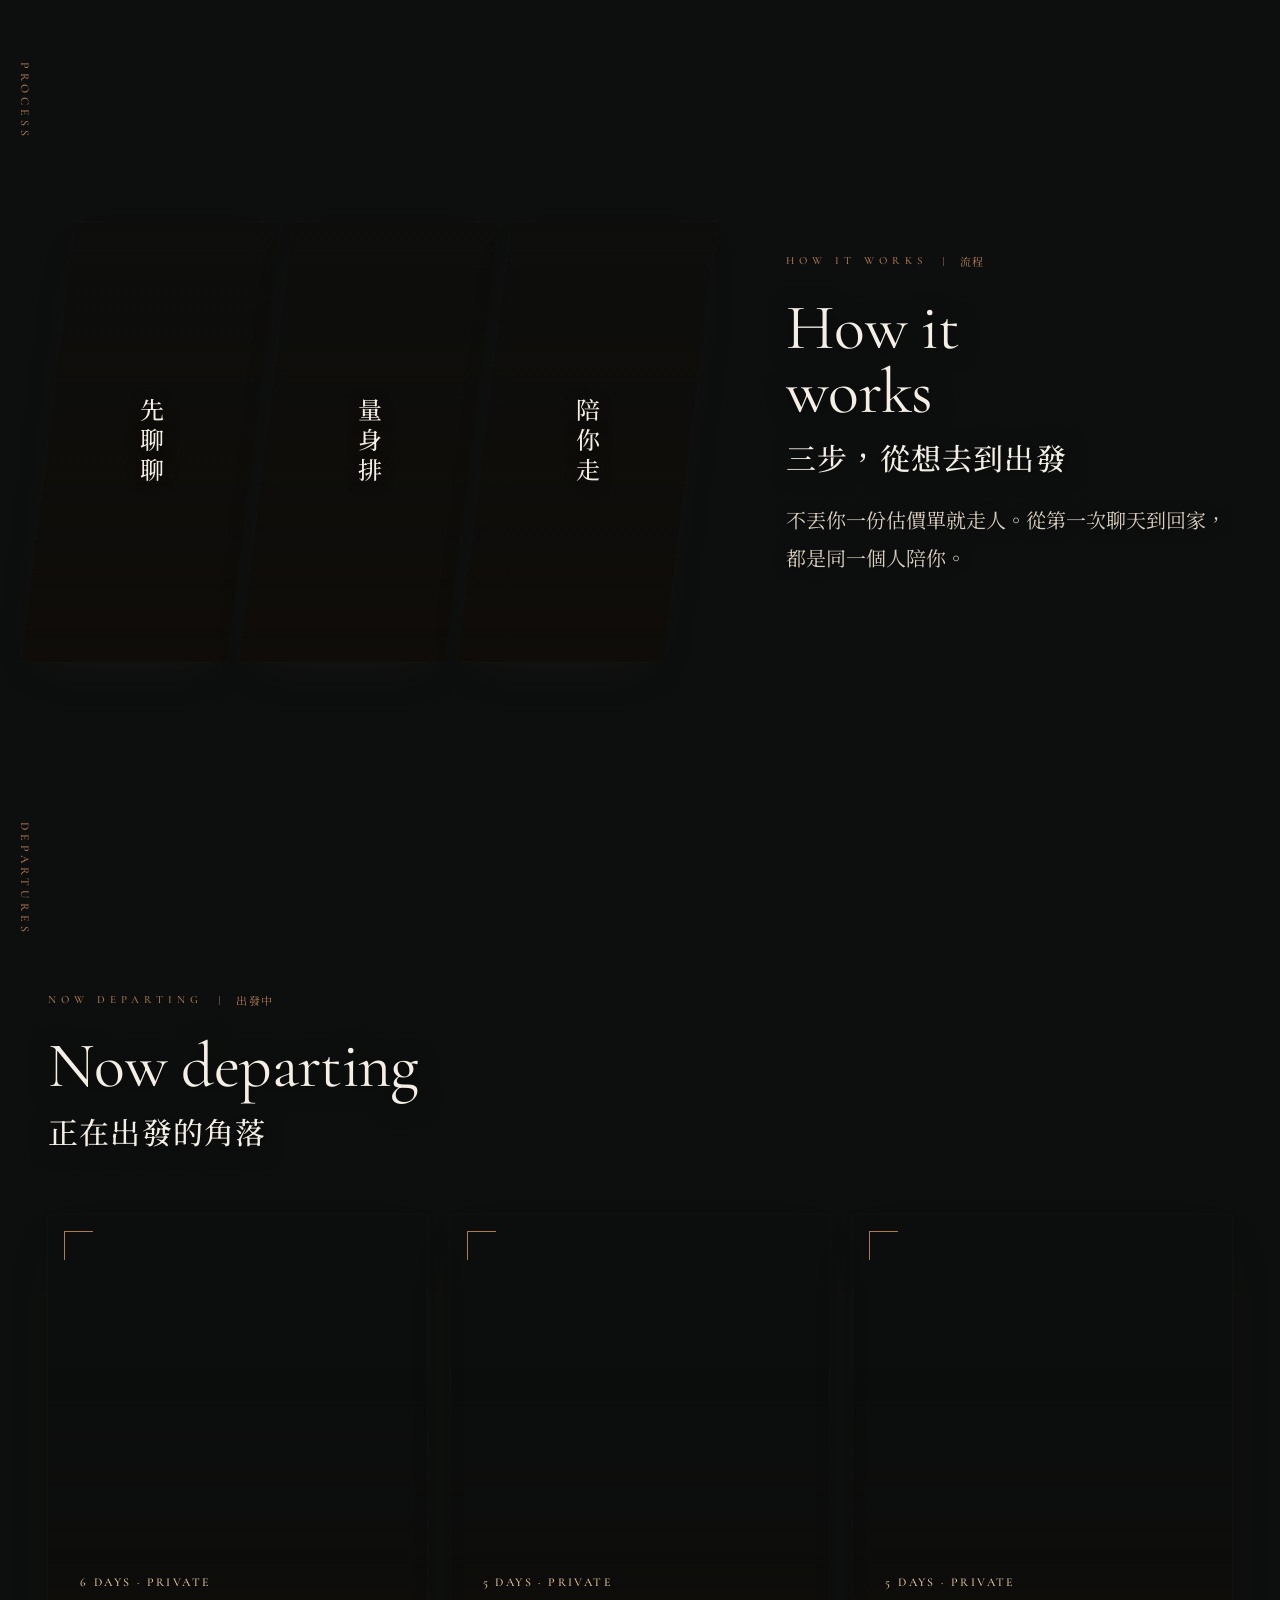
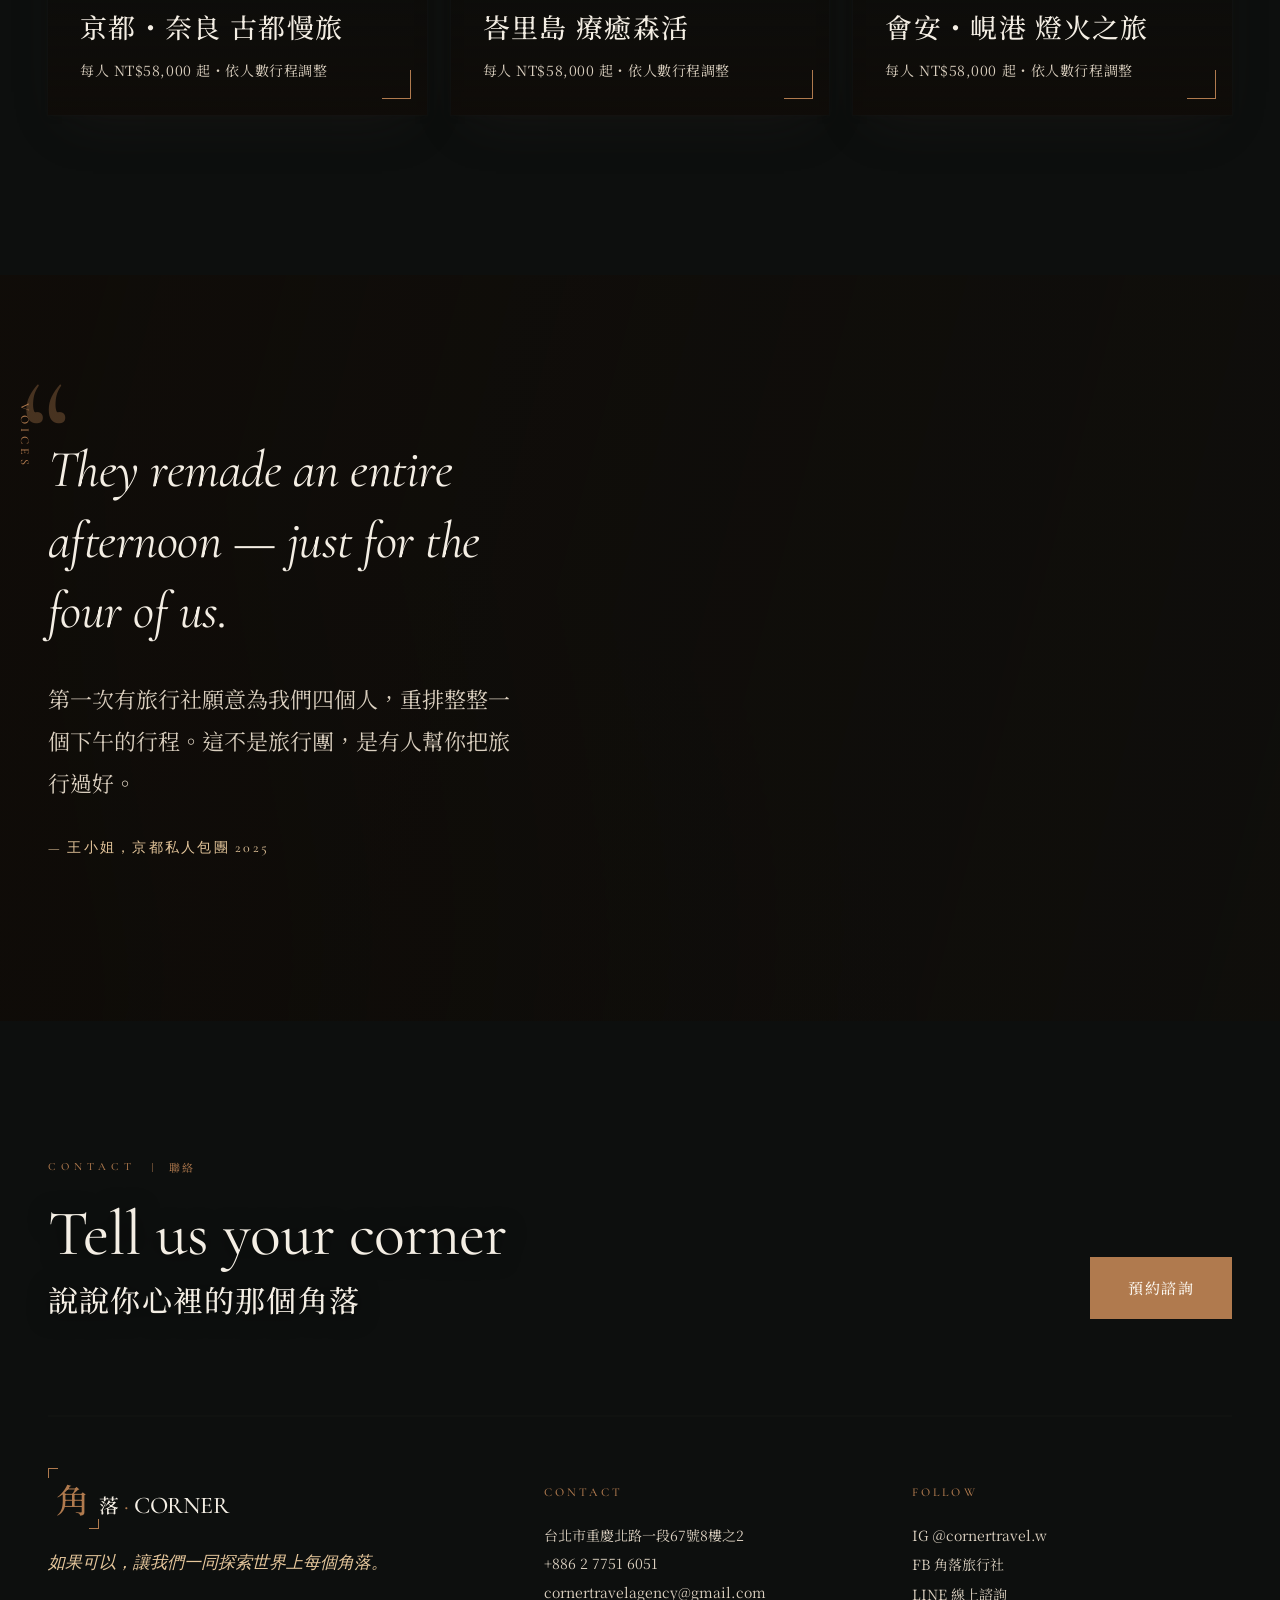
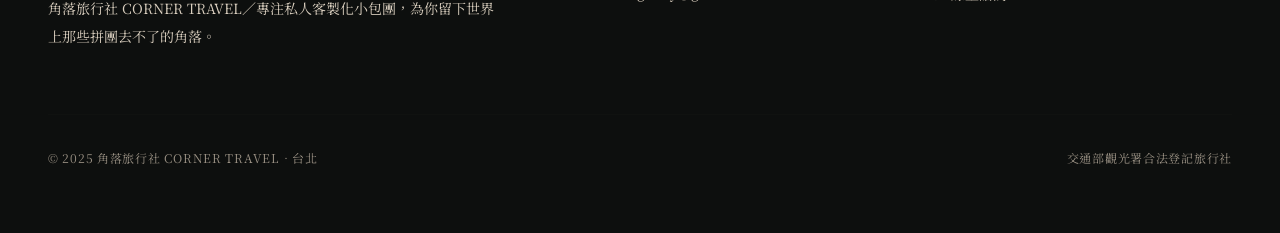
==== commit 385d104d: "feat: 封面城市定位點+文言標題(去英文)+新lead+實心預約鈕 / nav改名(探索世界下拉選國/關於角落/訂製行程) / 輪播5s Co-Authored-By: Claude Opus 4" ====
--- a/index.html
+++ b/index.html
@@ -29,7 +29,7 @@
   .hero-inner .kicker{margin-bottom:var(--s4)}
   .hero h1{margin:0;text-shadow:0 1px 2px rgba(0,0,0,.6), 0 12px 40px rgba(0,0,0,.4)}
   .hero h1 .line-en{display:block;font-size:clamp(38px,4.6vw,68px);letter-spacing:-.01em;line-height:1.05;color:var(--paper)}
-  .hero h1 .line-cn{display:block;font-family:"Noto Serif TC",serif;font-weight:400;font-size:22px;letter-spacing:.08em;line-height:1.5;color:var(--paper-dim);margin-top:14px}
+  .hero h1 .line-cn{display:block;font-family:"Noto Serif TC",serif;font-weight:500;font-size:clamp(32px,3.9vw,56px);letter-spacing:.1em;line-height:1.45;color:var(--paper);margin-top:0}
   .hero-sub{margin-top:var(--s4);max-width:28em;font-size:18px;line-height:1.9;color:var(--paper-dim);text-shadow:0 1px 2px rgba(0,0,0,.5)}
   .hero-cta{margin-top:var(--s5);display:flex;gap:var(--s4);align-items:center;flex-wrap:wrap}
   .hero .btn-ghost{color:var(--paper)} .hero .btn-ghost:hover{color:#fff}
@@ -77,7 +77,7 @@
     .proc-grid{grid-template-columns:1fr;gap:var(--s4)}
   }
   @media(max-width:680px){
-    .hero h1 .line-cn{font-size:24px}
+    .hero h1 .line-cn{font-size:30px}
     .testi .pull{font-size:32px}
     .why-item .num{font-size:64px}
   }
@@ -130,7 +130,7 @@
   nav.scrolled .logo,nav.scrolled .logo .cn2{color:var(--paper)}
   nav.scrolled .nav-links a{color:var(--paper-dim)}
   nav.scrolled .nav-links a:hover{color:var(--gold-bright)}
-  nav.scrolled .nav-cta{color:var(--gold-bright)!important}
+  nav.scrolled .nav-cta{color:#1a1410!important}
   .scroll-cue{position:absolute;left:50%;bottom:34px;transform:translateX(-50%);z-index:3;display:flex;flex-direction:column;align-items:center;gap:10px;color:var(--paper-dim)}
   .scroll-cue .line{width:1px;height:48px;background:linear-gradient(var(--gold),transparent);animation:cuePulse 2.2s ease-in-out infinite}
   .scroll-cue .t{font-family:"Cormorant Garamond",serif;font-style:italic;font-size:12px;letter-spacing:.26em;text-transform:uppercase}
@@ -170,6 +170,63 @@
   .hero-dot{width:8px;height:8px;border-radius:50%;border:1px solid rgba(255,255,255,.6);background:transparent;cursor:pointer;padding:0;transition:background .35s,border-color .35s,transform .35s}
   .hero-dot.on{background:var(--gold);border-color:var(--gold);transform:scale(1.25)}
   @media(max-width:680px){.hero-arrow{display:none}.hero-dots{right:var(--s4);bottom:28px}}
+
+  /* ===== Fitzroy 式封面：左文字 + 右亞洲地圖 ===== */
+  .hero{align-items:center}
+  .hero .hero-img{filter:brightness(.56) saturate(.88)}
+  .hero-inner{padding-bottom:0}
+  .hero-split{display:grid;grid-template-columns:1.02fr .98fr;gap:var(--s5);align-items:center;width:100%}
+  .hero-text{max-width:36rem}
+  .hero-lead{margin-top:var(--s4);max-width:25em;font-size:17px;line-height:1.95;color:var(--paper-dim);text-shadow:0 1px 3px rgba(0,0,0,.6)}
+  .hero-cta-btn{margin-top:var(--s5)}
+  .hero-map{position:relative;align-self:center}
+  .hero-map::before{content:"";position:absolute;inset:-16% -14%;z-index:-1;background:radial-gradient(closest-side, rgba(9,11,10,.72) 0%, rgba(9,11,10,.4) 52%, transparent 80%)}
+  .hm-label{position:absolute;top:-2px;right:8px;font-family:"Cormorant Garamond",serif;text-transform:uppercase;letter-spacing:.26em;font-size:12px;color:var(--gold-bright);z-index:2}
+  .asia-map{width:100%;height:auto;max-height:64vh;display:block;overflow:visible;filter:drop-shadow(0 12px 34px rgba(0,0,0,.5))}
+  .asia-map .countries path{fill:rgba(255,255,255,.035);stroke:rgba(255,255,255,.4);stroke-width:.5;vector-effect:non-scaling-stroke}
+  .asia-map .countries path.on{fill:rgba(201,166,120,.26);stroke:var(--gold-bright);stroke-width:1.4}
+  .asia-map .pin{cursor:pointer}
+  .asia-map .pin .dot{fill:var(--gold-bright);transition:r .3s var(--ease-expo)}
+  .asia-map .pin:hover .dot{r:2.6}
+  .asia-map .pin .ring{fill:none;stroke:var(--gold-bright);stroke-width:.5;transform-box:fill-box;transform-origin:center;animation:pinPulse 2.6s ease-out infinite}
+  @keyframes pinPulse{0%{transform:scale(.5);opacity:.9}70%{transform:scale(3);opacity:0}100%{opacity:0}}
+  .asia-map .pin .lbl{fill:#fff;font-family:"Noto Serif TC",serif;font-weight:500;font-size:6.4px;letter-spacing:.12em;paint-order:stroke;stroke:rgba(0,0,0,.5);stroke-width:.55;dominant-baseline:middle;pointer-events:none;transition:fill .3s}
+  .asia-map .pin:hover .lbl{fill:var(--gold-bright)}
+  .hero-dots{right:auto;left:max(var(--s5),calc((100vw - 1280px)/2 + var(--s5)));bottom:30px}
+  @media(max-width:900px){.hero-split{grid-template-columns:1fr}.hero-map{display:none}}
+
+  /* ===== 封面 v2：寬版左文 + 右側單一國家地圖（隨輪播換、一次只亮一個） ===== */
+  .hero .hero-inner{max-width:1560px}
+  .hero .hero-img{filter:brightness(.52) saturate(.85)}
+  .hero-split{grid-template-columns:1.08fr .92fr;gap:var(--s6)}
+  .hero-map{position:relative;height:62vh;min-height:400px;align-self:center}
+  .hero-map::before{content:"";position:absolute;inset:-6% -12%;z-index:0;background:radial-gradient(closest-side, rgba(9,11,10,.6) 0%, rgba(9,11,10,.26) 56%, transparent 80%)}
+  .cmap{position:absolute;inset:0;z-index:1;opacity:0;transition:opacity 1.1s var(--ease-expo);display:flex;flex-direction:column;align-items:center;justify-content:center;gap:22px;text-decoration:none}
+  .cmap.active{opacity:1}
+  .cm-svg{width:86%;height:68%;max-height:46vh;overflow:visible;filter:drop-shadow(0 14px 34px rgba(0,0,0,.55))}
+  .cm-svg path{fill:rgba(201,166,120,.14);stroke:var(--gold-bright);stroke-width:1.6;vector-effect:non-scaling-stroke;stroke-linejoin:round;transition:fill .4s var(--ease-expo)}
+  .cmap:hover .cm-svg path{fill:rgba(201,166,120,.3)}
+  .cm-name{text-align:center}
+  .cm-name .cn{display:block;font-family:"Noto Serif TC",serif;font-weight:500;font-size:30px;letter-spacing:.22em;color:#fff;text-shadow:0 2px 16px rgba(0,0,0,.65)}
+  .cm-name .en{display:block;margin-top:5px;font-family:"Cormorant Garamond",serif;font-style:italic;font-size:17px;letter-spacing:.08em;color:var(--gold-bright)}
+  @media(max-width:900px){.hero-map{display:none}}
+
+  /* 封面 v3：地圖高度依比例(名稱貼近)+ 城市定位點 */
+  .cm-svg{width:84%;height:auto;max-height:44vh}
+  .cmap{gap:14px;justify-content:center}
+  .hero-map{height:58vh}
+  .cm-svg .cm-pin .dot{fill:var(--gold-bright)}
+  .cm-svg .cm-pin .ring{fill:none;stroke:var(--gold-bright);stroke-width:.6;vector-effect:non-scaling-stroke;transform-box:fill-box;transform-origin:center;animation:pinPulse 2.6s ease-out infinite}
+  .cm-svg .cm-pin .lbl{fill:#fff;font-family:"Noto Serif TC",serif;font-weight:500;letter-spacing:.08em;dominant-baseline:middle;paint-order:stroke;stroke:rgba(0,0,0,.55);stroke-width:.4;vector-effect:non-scaling-stroke}
+
+  /* 探索世界 下拉選國家 */
+  .nav-dd{position:relative}
+  .nav-dd::after{content:"";position:absolute;top:100%;left:-10px;right:-10px;height:20px}
+  .nav-dd-menu{position:absolute;top:calc(100% + 18px);left:50%;transform:translateX(-50%) translateY(8px);min-width:212px;background:rgba(20,17,14,.97);backdrop-filter:blur(12px);border:1px solid rgba(201,166,120,.25);padding:10px 0;opacity:0;visibility:hidden;transition:opacity .32s var(--ease-expo),transform .32s var(--ease-expo);z-index:300;box-shadow:0 24px 60px -24px rgba(0,0,0,.7)}
+  .nav-dd:hover .nav-dd-menu{opacity:1;visibility:visible;transform:translateX(-50%) translateY(0)}
+  .nav-dd-menu a{display:block;padding:10px 24px;font-size:14px;letter-spacing:.12em;color:var(--paper-dim)!important;transition:background .25s,color .25s}
+  .nav-dd-menu a::after{display:none!important}
+  .nav-dd-menu a:hover{background:rgba(201,166,120,.14);color:var(--gold-bright)!important}
 </style>
 </head>
 <body>
@@ -186,9 +243,19 @@
 <nav id="nav" class="over-hero">
   <a href="index.html" class="logo"><span class="mark">角</span><span class="cn2">落</span><span class="dot">·</span><span class="en">Corner</span></a>
   <div class="nav-links">
-    <a href="moments.html">目的地</a>
-    <a href="index.html#why">為什麼選我們</a>
-    <a href="index.html#how">怎麼進行</a>
+    <div class="nav-dd">
+      <a class="nav-dd-t" href="index.html#trips">探索世界</a>
+      <div class="nav-dd-menu">
+        <a href="destination-vietnam.html">越南 · Vietnam</a>
+        <a href="moments.html">峇里 · Bali</a>
+        <a href="moments.html">日本 · Japan</a>
+        <a href="moments.html">泰國 · Thailand</a>
+        <a href="moments.html">韓國 · Korea</a>
+        <a href="moments.html">中國 · China</a>
+      </div>
+    </div>
+    <a href="index.html#why">關於角落</a>
+    <a href="index.html#how">訂製行程</a>
     <a href="index.html#trips">正在出發</a>
     <a href="index.html#contact">聯絡</a>
     <a href="index.html#contact" class="nav-cta">預約諮詢</a>
@@ -196,7 +263,7 @@
   <button class="nav-toggle" aria-label="選單"><span></span><span></span><span></span></button>
 </nav>
 <div class="nav-menu">
-  <a href="moments.html">目的地</a><a href="index.html#why">為什麼選我們</a><a href="index.html#how">怎麼進行</a><a href="index.html#trips">正在出發</a><a href="index.html#contact">聯絡</a><a href="index.html#contact">預約諮詢</a>
+  <a href="moments.html">探索世界</a><a href="index.html#why">關於角落</a><a href="index.html#how">訂製行程</a><a href="index.html#trips">正在出發</a><a href="index.html#contact">聯絡</a><a href="index.html#contact">預約諮詢</a>
 </div>
 
 <!-- ===== HERO ===== -->
@@ -205,19 +272,32 @@
     <div class="hero-slide toned-photo active"><img src="assets/photos/hoian-night.jpg" alt="會安燈籠暮色" loading="eager"></div>
     <div class="hero-slide toned-photo"><img src="assets/photos/bali-terrace.jpg" alt="峇里梯田"></div>
     <div class="hero-slide toned-photo"><img src="assets/photos/kyoto-temple.jpg" alt="京都古寺"></div>
-    <div class="hero-slide toned-photo"><img src="assets/photos/halong-bay.jpg" alt="下龍灣"></div>
+    <div class="hero-slide toned-photo"><img src="assets/photos/thailand-temple.jpg" alt="泰國寺廟"></div>
+    <div class="hero-slide toned-photo"><img src="assets/photos/korea-hanok.jpg" alt="韓屋"></div>
+    <div class="hero-slide toned-photo"><img src="assets/photos/china-scenic.jpg" alt="中國山水"></div>
   </div>
   <div class="hero-scrim"></div>
   <div class="hero-inner wrap hero-seq" data-parallax-txt>
-    <div class="kicker">PRIVATE SMALL-GROUP JOURNEYS<span class="sep"></span><span class="cn">私人小包團．台北</span></div>
-    <h1>
-      <span class="line-en display">Every corner, kept for you.</span>
-      <span class="line-cn">每一個角落，都值得為你停留</span>
-    </h1>
-  </div>
-  <button class="hero-arrow prev" aria-label="上一張">‹</button>
-  <button class="hero-arrow next" aria-label="下一張">›</button>
-  <div class="hero-dots"><button class="hero-dot" aria-label="1"></button><button class="hero-dot" aria-label="2"></button><button class="hero-dot" aria-label="3"></button><button class="hero-dot" aria-label="4"></button></div>
+    <div class="hero-split">
+      <div class="hero-text">
+        <div class="kicker">PRIVATE SMALL-GROUP JOURNEYS<span class="sep"></span><span class="cn">私人小包團．台北</span></div>
+        <h1>
+          <span class="line-cn">世界遼闊，<br>總有一隅為你停駐</span>
+        </h1>
+        <p class="hero-lead">為您私人訂製的專屬旅程<br>讓我們探索世界上每個角落</p>
+        <a class="btn-primary hero-cta-btn" href="#contact">預約諮詢</a>
+      </div>
+      <div class="hero-map">
+        <a class="cmap active" href="destination-vietnam.html" aria-label="越南·會安"><svg class="cm-svg" viewBox="755.5 389.9 32.5 55" aria-hidden="true"><path d="m 777.91975,401.4854 -0.132,0.027 -0.327,0.005 -0.286,0.273 -0.197,0.114 -0.309,0.095 -0.328,0.154 -0.095,0.271 -0.009,0.196 -0.053,0.219 -0.532,0.318 -0.148,-0.033 -0.103,-0.118 -0.157,0.024 -0.106,0.059 -0.126,-0.008 -0.141,0.072 -0.185,-0.022 -0.17,-0.101 -0.098,-0.026 -0.117,-10e-4 -0.022,0.119 0.174,0.461 0.045,0.212 -0.569,0.622 0.063,0.4 -0.154,0.307 -0.344,0.247 -0.645,0.636 -0.291,0.014 -0.219,0.144 -0.478,1.042 -0.005,0.357 -0.075,0.261 0.016,0.25 -0.209,0.492 -0.218,0.208 -0.048,0.268 0.309,0.551 0.035,0.097 0.18,0.296 0.087,0.211 0.138,0.211 0.497,0.547 0.222,0.167 0.267,0.113 0.484,0.492 0.244,0.313 -0.111,0.213 0.055,0.451 -0.345,-0.133 0.04,0.053 0.411,0.247 0.614,0.864 0.535,0.426 0.543,0.484 0.17,0.459 0.49,0.304 0.545,0.44 -0.023,0.099 0.147,0.118 0.366,0.233 0.223,0.247 0.086,0.234 0.135,0.038 0.153,-0.058 0.152,-0.022 0.108,0.018 0.164,0.257 0.229,0.229 0.11,0.211 0.09,-0.028 0.074,0.032 0.019,0.176 0.033,0.116 0.307,0.338 0.146,0.318 0.366,0.516 0.271,0.293 0.192,0.165 0.221,0.141 0.216,0.571 0.117,0.518 0.231,0.573 0.175,0.25 0.006,0.471 0.142,0.485 0.151,0.327 0.045,0.334 0.047,0.166 0.058,0.125 0.165,0.565 -0.043,0.263 -0.115,-0.257 0.015,0.758 0.101,0.401 -0.045,0.491 0.105,0.172 0.188,0.555 0.133,0.199 -0.012,0.677 0.07,0.342 -0.178,-0.204 -0.129,-0.232 -0.173,0.123 -0.155,0.181 0.241,0.728 -0.274,-0.069 0.024,0.978 0.114,0.228 0.008,0.109 -0.033,0.13 -0.076,-0.143 -0.016,-0.147 -0.043,0.033 0.002,0.076 -0.092,0.172 -0.027,0.213 0.099,0.182 0.017,0.138 -0.071,0.171 -0.114,0.181 -0.261,0.024 -0.06,0.354 -0.089,0.375 -0.466,0.06 -0.338,0.331 -0.418,0.123 -0.373,0.327 -0.411,0.303 -0.268,0.04 -0.229,0.065 -0.263,0.502 -0.438,0.058 -0.787,0.41 -0.265,0.198 -0.241,0.077 -0.345,0.171 -0.074,-0.061 -0.115,-0.147 -0.298,-0.076 -0.146,-0.165 -0.042,-0.212 -0.039,-0.083 -0.064,0.12 -0.05,0.504 -0.053,0.114 -0.127,0.05 -0.251,-0.143 -0.239,-0.291 -0.341,0.201 0.104,0.024 0.155,-0.016 0.12,0.05 0.102,0.194 -0.004,0.105 -0.053,0.123 -0.319,0.02 -0.426,-0.043 -0.078,0.016 0.389,0.189 0.355,0.109 0.157,0.119 0,0.099 -0.199,0.159 -0.154,0.195 -0.003,0.121 -0.003,0.135 -0.173,0.116 -0.107,-0.023 -0.304,-0.203 -0.877,-0.799 0.132,0.226 0.909,0.908 0.16,0.299 0.022,0.211 -0.094,0.106 -0.154,0.125 -0.298,0.009 -0.488,-0.337 -0.781,-0.81 -0.266,-0.11 0.79,0.926 0.13,0.225 0.133,0.259 -0.038,0.154 -0.068,0.145 -1.872,0.857 -0.28,0.369 -0.222,0.455 -0.368,0.253 -0.216,0.231 -0.624,0.13 -0.341,-0.041 0.354,-0.42 -0.219,-0.156 -0.011,-1.083 0.086,-1.189 0.163,-0.594 0.235,-0.148 0.296,-0.091 0.007,-0.125 -0.029,-0.143 -0.159,-0.203 -0.174,-0.094 -0.26,-0.041 -0.2,-0.249 -0.152,0.01 -0.236,0.083 -0.143,-0.107 -0.053,-0.167 -0.219,-0.208 -0.252,-0.202 0.114,-0.032 0.132,-0.116 0.142,-0.149 0.352,-0.021 0.353,0.007 0.099,-0.039 0.143,-0.158 0.231,-0.203 0.176,-0.113 0.042,-0.091 -0.07,-0.214 -0.039,-0.22 0.065,-0.069 0.319,0.039 0.351,0.103 0.085,0.046 0.201,-0.27 0.055,-0.033 0.132,0.001 0.348,-0.05 0.34,-0.071 0.161,0.012 0.156,0.181 0.119,0.178 0.062,0.014 0.177,-0.076 0.146,0.095 0.306,0.155 0.183,0.007 -0.091,-0.361 0.102,-0.257 -0.02,-0.07 -0.172,-0.118 -0.584,-0.472 -0.1,-0.141 0.014,-0.222 -0.02,-0.326 -0.052,-0.205 0.009,-0.12 0.036,-0.096 0.107,-0.038 0.104,-0.013 0.083,-0.084 0.14,-0.215 0.272,0.019 0.382,0.122 0.282,0.076 0.167,-0.015 0.037,-0.031 -0.005,-0.116 0.02,-0.494 -0.011,-0.105 0.241,-0.048 0.368,-0.011 0.194,-0.029 0.181,-0.208 0.466,-0.072 0.337,-0.281 0.304,-0.289 0.149,-0.077 0.189,-0.05 0.142,0.007 0.178,0.167 0.147,-0.101 0.17,-0.196 0.089,-0.192 0.049,-0.309 -0.033,-0.474 -0.09,-0.371 -0.085,-0.278 -0.017,-0.278 0.196,-0.559 0.169,-0.609 -0.032,-0.24 -0.184,-0.38 -0.187,-0.463 -0.204,-0.51 -0.077,-0.076 -0.055,-0.142 -0.031,-0.166 0.081,-0.521 0.012,-0.175 0.235,-0.238 0.126,-0.272 0.118,-0.301 -0.045,-0.159 -0.016,-0.324 0.03,-0.157 -0.056,-0.127 -0.068,-0.185 0.045,-0.12 0.165,-0.103 0.097,-0.177 0.124,-0.207 0.055,-0.189 -0.089,-0.158 -0.161,-0.237 -0.294,-0.214 -0.339,-0.274 -0.166,-0.169 -0.132,-0.172 -0.121,-0.2 -0.066,-0.16 0.064,-0.105 0.482,-0.241 0.088,-0.087 0.051,-0.134 -0.038,-0.131 -0.13,-0.071 -0.151,-0.048 -0.222,-0.152 -0.414,-0.417 -0.19,-0.093 -0.2,-0.12 -0.106,-0.126 -0.116,-0.346 -0.053,-0.031 -0.115,0.105 -0.146,0.109 -0.122,-0.019 -0.111,-0.098 -0.053,-0.132 -0.123,-0.181 -0.134,-0.147 -0.035,-0.496 -0.021,-0.162 -0.066,-0.226 -0.104,-0.081 -0.11,-0.06 -0.26,-0.412 -0.18,-0.213 -0.738,-0.58 -0.092,-0.093 -0.199,-0.239 -0.346,-0.339 -0.247,-0.273 -0.18,-0.283 -0.084,-0.246 -0.025,-0.192 -0.196,-0.275 -0.169,-0.226 -0.164,-0.073 -0.187,-0.031 -0.169,-0.134 -0.309,-0.304 -0.137,-0.195 -0.081,-0.132 0.004,-0.136 0.074,-0.226 0.09,-0.129 0.003,-0.101 -0.088,-0.082 -0.343,-0.146 -0.776,-0.221 -0.29,-0.169 -0.268,-0.216 -0.202,-0.147 -0.946,-0.625 -0.287,-0.104 -0.246,-0.111 -0.075,-0.108 0.013,-0.104 0.101,-0.077 0.268,-0.161 0.1,-0.184 -0.032,-0.241 -0.106,-0.244 0.052,-0.084 0.087,-0.01 0.18,-0.007 0.373,-0.014 0.804,0.222 0.116,-0.024 0.437,-0.403 0.164,-0.241 0.038,-0.201 0.086,-0.128 0.23,-0.21 0.003,-0.192 -0.113,-0.257 -0.115,-0.099 -0.099,-0.043 -0.319,0.034 -0.062,-0.058 -0.042,-0.191 -0.015,-0.117 -0.105,-0.137 -0.345,-0.117 -0.292,-0.033 -0.068,-0.049 0.112,-0.132 0.199,-0.13 0.151,-0.076 0.119,-0.135 0.022,-0.138 -0.148,-0.123 -0.193,-0.137 -0.313,-0.261 -0.434,-0.277 -0.264,-0.095 -0.138,0.013 -0.478,0.238 -0.257,0.155 -0.214,0.276 -0.223,0.059 -0.226,-0.122 -0.256,-0.125 -0.709,-0.182 -0.299,-0.152 -0.619,-0.93 -0.091,-0.189 0.059,-0.214 0.043,-0.307 0.062,-0.199 0.109,-0.19 0.03,-0.169 -0.027,-0.166 -0.089,-0.095 -0.117,-0.028 -0.087,-0.038 -0.082,-0.218 -0.05,0.028 -0.076,0.265 -0.091,0.095 -0.121,0.047 -0.094,-0.042 -0.06,-0.106 -0.026,-0.18 -0.062,-0.242 -0.076,-0.158 -0.267,-0.161 -0.126,-0.209 -0.396,-0.455 -0.332,-0.319 -0.155,-0.287 0.136,-0.107 0.171,-0.155 0.184,-0.242 0.206,-0.304 0.086,-0.186 0.061,-0.075 0.121,-0.055 0.13,0.03 0.228,0.123 0.344,0.157 0.307,0.186 0.124,0.187 0.171,0.179 0.131,0.054 0.066,-0.014 0.197,-0.135 0.17,-0.135 0.004,-0.153 0.156,-0.138 0.204,-0.227 0.097,-0.154 0.073,-0.016 0.083,0.045 0.322,0.476 0.062,0.029 0.091,-0.071 0.127,-0.372 0.14,-0.144 0.048,0.036 0.779,0.701 0.074,-0.005 0.084,-0.031 0.055,-0.108 0.061,-0.243 0.116,-0.26 0.25,-0.145 0.195,-0.028 0.072,0.124 0.169,0.171 0.205,0.024 0.436,-0.303 0.143,-0.048 0.152,0.005 0.155,-0.012 0.148,-0.116 0.156,-0.153 0.053,-0.302 0.033,-0.271 0.107,-0.11 0.128,-0.073 0.24,-0.103 0.542,-0.263 0.14,-0.125 0.103,-0.07 0.211,0.114 0.252,0.22 0.152,0.166 0.102,0.179 0.049,0.149 0.401,0.13 0.256,0.184 0.17,0.141 0.168,-0.006 0.168,-0.038 0.108,-0.113 0.189,-0.002 0.224,0.017 0.1,0.045 0.185,0.26 0.083,0.036 0.165,-0.018 0.317,-0.092 0.255,-0.044 0.23,0.104 0.438,0.289 -0.123,0.206 -0.098,0.222 -0.192,0.156 -0.142,0.039 -0.09,0.217 -0.04,0.32 0.049,0.163 0.11,0.052 0.122,0.108 0.05,0.143 0.017,0.316 -0.007,0.356 0.017,0.118 0.095,-0.022 0.09,-0.042 0.182,0.055 0.226,0.093 0.143,0.094 0.128,-0.012 0.1,0.092 0.037,0.176 0.118,0.123 0.328,0.231 0.263,0.02 0.222,0.305 0.23,-0.1 0.106,0.132 0.477,-0.046 0.332,-0.124 0.119,0.029 0.299,0.254 0.176,0.154 z m -1.038,0.872 -0.404,0.375 -0.155,-0.006 0.138,-0.424 0.066,-0.101 0.243,0.146 0.112,0.01 z m -0.229,0.868 -0.157,0.078 -0.186,-0.009 0.223,-0.146 0.113,-0.181 0.091,-0.063 -10e-4,0.158 -0.083,0.163 z m -1.841,0.331 -0.032,0.058 -0.143,-0.141 -0.095,-0.061 0.072,-0.19 0.168,0.208 0.03,0.126 z m 0.466,0.205 -0.116,0.012 -0.223,-0.242 0.12,-0.128 0.253,0.09 0.059,0.059 -0.002,0.052 -0.061,0.115 -0.03,0.042 z m 0.382,30.014 -0.235,0.171 -0.016,-0.144 0.204,-0.093 0.072,-0.073 0.052,0.001 -0.077,0.138 z m -8.71,0.018 0.053,0.141 -0.02,0.33 -0.109,0.323 0.032,0.141 -0.084,0.09 -0.187,-0.605 -0.235,-0.262 -0.052,-0.101 0.137,0.007 0.245,-0.166 0.118,-0.004 0.102,0.106 z m 7.166,4.829 -0.079,0.006 -0.06,-0.058 0.254,-0.185 -0.025,0.123 0.009,0.062 -0.099,0.052 z"/><g class="cm-pin" transform="translate(778.7,417.5)"><circle class="ring" r="1.10"/><circle class="dot" r="0.52"/><text class="lbl" text-anchor="end" dx="-1.36" dy="0" style="font-size:2.02px">會安</text></g></svg><span class="cm-name"><span class="cn">越南</span><span class="en">Vietnam</span></span></a>
+        <a class="cmap" href="moments.html" aria-label="峇里·峇里島"><svg class="cm-svg" viewBox="734.1 430.4 144.5 63.1" aria-hidden="true"><path d="m 819.94975,493.5214 -0.261,10e-4 -0.084,-0.03 -0.021,-0.25 0.077,-0.14 0.605,-0.18 0.236,-0.166 0.336,-0.345 0.208,-0.09 0.053,-0.039 0.036,0.007 0.033,0.263 0.084,0.156 0.015,0.082 -0.302,0.133 -0.27,0.306 -0.588,0.2 -0.157,0.092 z m -2.991,-0.905 -0.14,0.034 -0.301,-0.082 -0.061,-0.05 0.258,-0.137 0.198,-0.194 0.231,-0.017 0.137,0.04 -0.047,0.231 -0.275,0.175 z m 4.302,-0.816 -0.253,0.099 -10e-4,-0.208 0.195,-0.263 0.178,-0.089 0.099,0.105 0.009,0.048 -0.258,0.094 0.031,0.214 z m -9.552,-2.626 0.127,0.127 0.459,0.245 0.075,0.103 0.029,0.17 0.092,0.126 0.207,0.02 0.221,-0.026 0.169,0.081 0.146,0.127 0.216,0.247 0.19,0.273 0.236,0.153 0.135,0.228 -0.079,0.201 -0.299,0.278 -0.161,0.06 -0.221,0.022 -0.344,0.166 -0.126,-0.086 -0.39,-0.06 -0.311,-0.12 -0.261,-0.219 -0.15,-0.235 -0.19,-0.208 -0.331,-0.139 -0.594,-0.408 -0.367,-0.037 -0.15,0.03 -0.151,0.002 -0.778,-0.183 -0.121,-0.107 -0.095,-0.137 -0.087,-0.135 -0.053,-0.151 0.1,-0.134 0.104,-0.09 0.433,-0.158 0.31,-0.048 0.359,0.007 0.535,-0.049 0.507,0.079 0.156,-0.059 0.256,-0.164 0.089,0.057 0.108,0.151 z m 13.82,-0.907 0.103,0.031 0.356,-0.17 0.067,0.032 0.069,0.077 10e-4,0.227 -0.137,0.189 -0.346,0.015 -0.049,0.053 -0.004,0.115 0.027,0.112 0.08,0.09 0.103,0.158 0.097,0.368 -0.196,0.151 -0.099,0.284 -0.34,0.267 -0.374,0.437 -0.3,0.223 -0.263,0.264 -0.226,0.177 -0.283,0.06 -0.423,0.038 -0.575,0.316 -0.318,0.138 -0.31,0.01 -0.29,-0.103 -0.11,-0.116 0.026,-0.156 0.096,-0.134 0.117,-0.11 0.074,-0.142 -0.328,-0.18 -0.028,-0.137 0.13,-0.365 0.085,-0.375 0.122,-0.256 0.47,-0.457 0.281,-0.227 0.166,-0.088 0.046,0.096 0.105,0.116 0.071,0.019 0.054,-0.026 0.414,0.04 0.104,-0.04 0.158,-0.181 0.104,-0.101 0.07,-0.214 0.018,-0.136 0.368,-0.099 0.197,-0.109 0.175,-0.155 0.51,-0.264 0.091,-0.073 -0.02,0.251 0.064,0.06 z m -26.176,-0.801 -0.078,0.097 -0.228,-0.173 -0.058,-0.078 0.169,-0.112 0.059,-0.016 0.146,0.122 -0.01,0.16 z m 20.677,-0.633 -0.09,0.166 -0.161,-0.047 0.044,-0.16 0.082,-0.095 0.218,-0.138 0.222,-0.024 0.136,0.048 0.043,0.053 -0.346,0.054 -0.148,0.143 z m -9.86,0.552 -0.109,0.027 -0.11,-0.041 0.045,-0.251 -0.063,-0.171 0.114,-0.134 0.029,-0.237 0.046,-0.072 0.067,0.075 0.031,0.049 0.058,0.023 0.126,0.004 0.028,0.103 -0.005,0.097 -0.054,0.102 -0.15,0.109 -0.108,0.123 0.055,0.194 z m 10.814,-1.089 -0.057,0.124 -0.764,-0.008 0.021,-0.163 0.212,-0.178 0.071,-0.059 0.234,-0.052 0.334,0.094 -0.051,0.242 z m -18.737,0.73 -0.355,0.584 0.127,0.094 0.076,0.089 -0.588,0.121 -0.245,-0.064 -0.142,0.017 -0.597,-0.11 -0.427,-0.134 -0.049,-0.106 0.034,-0.127 0.126,0.043 0.329,0.02 0.126,-0.057 0.003,-0.376 -0.046,-0.491 0.445,-0.4 0.237,-0.162 0.272,-0.095 0.688,0.221 0.114,0.06 0.088,0.09 0.043,0.144 -0.259,0.639 z m 21.458,-0.801 -0.171,0.174 -0.116,0.303 -0.106,0.092 -0.227,0.057 -0.137,-0.304 -0.251,0.014 0.123,-0.268 0.118,-0.1 0.154,-0.002 0.076,0.108 0.041,0.023 0.362,-0.453 0.073,-0.005 0.061,0.02 0.049,0.057 -0.049,0.284 z m -1.016,-0.161 -0.396,0.077 -0.242,0.352 -0.192,-0.005 -0.105,0.156 -0.024,0.067 0.014,0.063 -0.021,0.06 -0.076,0.062 -0.18,-0.097 -0.154,0.124 -0.065,0.03 -0.227,-0.144 -0.215,0.009 -0.065,-0.022 0.267,-0.258 0.364,-0.241 0.06,-0.089 -0.143,-0.024 -0.085,-0.036 -0.011,-0.057 0.23,-0.038 0.159,-0.005 0.121,0.074 0.077,0 0.492,-0.284 0.195,0.064 0.142,0.073 0.08,0.089 z m 42.014,0.328 -0.139,0.037 -0.706,-0.085 -0.075,-0.116 -0.011,-0.06 0.161,-0.115 0.156,-0.195 0.242,-0.073 0.094,0 0.284,0.462 -0.006,0.145 z m -59.887,-0.06 -0.063,0.002 -0.122,-0.055 0.044,-0.117 -0.066,-0.191 0.023,-0.157 0.156,-0.089 0.333,-0.01 0.012,0.115 -0.317,0.502 z m 4.259,-0.363 -0.123,0.003 -0.025,-0.113 0.044,-0.118 0.118,-0.05 0.054,-0.003 0.085,0.107 0.019,0.056 -0.079,0.074 -0.093,0.044 z m 15.44,-0.276 0.067,0.171 0.217,-0.095 0.212,-0.024 0.482,0.018 0.354,0.038 0.209,0.071 0.02,0.343 -0.098,0.074 -1.831,0.259 -0.179,-0.083 -0.07,-0.082 0.197,-0.254 -0.091,-0.121 0.104,-0.197 0.219,-0.134 0.188,0.016 z m 9.116,-0.118 0.491,0.113 0.281,-0.012 0.058,0.101 -0.269,0.239 -0.569,-0.184 -0.097,-0.197 0.105,-0.06 z m -14.147,1.446 -0.396,0.1 -0.246,0.095 -0.235,0.126 -0.148,0.026 -0.269,0.01 -0.381,-0.023 -0.257,0.041 -0.717,0.326 -0.282,0.028 -0.244,0.08 -0.084,-0.127 -0.104,-0.094 -0.238,-0.023 -0.238,0.007 -0.242,0.288 -0.386,-0.061 -0.149,0.025 -0.145,0.061 -0.143,0.027 -0.15,-0.02 -0.563,-0.224 -0.646,-0.133 -0.648,0.052 -0.558,-0.123 -0.306,0.094 -0.288,0.134 -0.085,-0.141 -0.105,-0.124 -0.094,-0.186 -0.003,-0.211 0.031,-0.147 0.083,-0.135 0.052,-0.14 0.024,-0.15 0.122,0.071 0.127,-0.027 0.38,-0.163 0.371,-0.247 0.345,-0.09 0.199,-0.025 0.17,0.049 0.173,-0.018 0.177,-0.055 0.279,0.189 0.117,0.039 0.378,0.015 0.344,0.109 0.308,0.164 0.444,0.153 0.268,0.206 0.204,0.076 0.151,0.021 0.139,-0.028 0.176,-0.138 0.205,-0.057 0.178,0.002 0.325,-0.036 0.138,-0.033 0.153,-0.076 0.15,0.047 0.132,0.07 0.55,0.361 0.169,0.01 0.31,-0.078 0.093,-0.097 0.048,-0.149 0.085,-0.124 0.118,-0.107 0.134,-0.082 0.411,-0.139 0.281,-0.137 0.193,-0.232 -0.451,-0.102 0.095,-0.167 0.15,-0.094 0.199,0.035 0.173,0.13 0.077,0.499 -0.142,0.07 -0.09,0.076 -0.06,0.1 -0.256,0.183 0.101,0.229 -0.075,0.095 -0.106,0.044 z m 22.675,-0.827 -0.244,0.088 0.163,-0.223 0.524,-0.506 0.188,0.094 0.25,0.018 -0.373,0.229 -0.38,0.095 -0.128,0.205 z m -35.418,-0.002 0.141,0.111 0.128,-0.01 0.268,-0.17 0.161,-0.062 0.173,-0.002 0.167,0.028 0.165,0.121 0.06,0.197 0.062,0.061 0.097,-0.236 0.129,-0.071 0.145,-0.036 0.227,0.013 0.173,0.113 0.157,0.335 -0.005,0.293 0.057,0.11 0.108,0.08 0.08,0.113 -0.071,0.118 -0.071,0.057 -0.203,0.054 -0.098,-0.023 -0.091,-0.08 -0.101,-0.029 -0.23,0.027 -0.212,0.066 0.029,0.107 0.174,0.048 0.052,0.051 -0.011,0.069 -0.068,0.014 -0.226,-0.093 -0.152,0.019 -0.548,0.126 -0.145,-0.003 -0.082,-0.119 0.006,-0.31 -0.059,-0.082 -0.407,0.376 -0.123,0.092 -0.164,0.043 -0.171,-0.015 -0.588,0.228 -0.185,-0.032 -0.179,0 -0.628,0.247 -0.337,0.069 -0.173,0.005 -0.172,-0.021 -0.154,0.022 -0.138,0.1 -0.28,0.084 -0.289,-0.064 -0.244,-0.085 -0.232,-0.112 -0.058,-0.144 0.012,-0.172 0.098,-0.235 -0.066,-0.413 0.051,-0.188 0.095,-0.185 0.144,-0.068 0.188,-0.014 0.311,-0.166 0.284,-0.218 0.164,0.021 0.374,0.152 0.219,0.018 0.372,-0.024 0.153,0.093 0.061,0.214 0.083,0.078 0.109,0.055 0.264,0.362 0.245,-0.019 0.214,0.066 0.378,-0.219 0.286,0.006 0.081,-0.17 -0.171,-0.182 -0.206,-0.147 -0.111,-0.031 -0.121,0.009 -0.108,-0.023 -0.461,-0.33 -0.137,-0.178 -0.078,-0.209 0.047,-0.155 0.317,-0.137 0.148,-0.033 0.551,0.094 0.094,0.078 0.146,0.33 0.106,0.142 z m -7.843,-0.458 0.285,0.149 0.397,0.438 0.037,0.123 -0.12,0.116 -0.284,0.186 -0.635,0.287 -0.109,0.135 -0.134,0.265 -0.031,0.113 -0.045,0.062 -0.073,0.045 -0.138,0.039 -0.15,-0.056 0.136,-0.17 0.005,-0.203 -0.101,-0.19 -0.143,-0.159 -0.288,-0.216 -0.309,-0.191 -0.312,-0.098 -0.331,-0.044 -0.119,-0.093 -0.194,-0.238 -0.063,-0.13 -0.032,-0.136 0.021,-0.132 0.082,-0.008 0.324,0.031 0.598,0.155 0.296,0.013 0.168,-0.036 0.438,-0.306 0.104,0.005 0.419,0.135 0.301,0.109 z m 40.389,-0.565 -0.166,0.259 -0.187,-0.017 -0.341,-0.347 0.02,-0.242 0.028,-0.079 0.131,-0.024 0.441,0.07 0.086,0.196 -0.012,0.184 z m -8.527,-0.807 0.038,0.137 -0.005,0.06 -0.336,0.044 -0.324,0.152 -0.166,0.175 -0.13,0.227 -0.446,-0.092 -0.398,-0.015 -0.176,-0.08 -0.191,0.005 -0.248,0.07 -0.353,0.192 -0.078,0.015 0.028,-0.292 0.098,-0.18 0.371,-0.431 0.309,0.095 0.359,0.027 0.409,-0.084 0.291,-0.194 0.411,-0.102 0.328,0.254 0.209,0.017 z m 1.737,-0.126 -0.181,0.066 0.056,-0.208 -0.012,-0.168 0.293,0.051 -0.003,0.134 -0.028,0.052 -0.125,0.073 z m 31.196,1.831 -0.671,0.371 -0.88,-0.065 -0.312,-0.006 -0.517,0.09 -0.104,-0.072 0.098,-0.349 0.413,-0.929 0.491,-0.818 0.209,-0.212 0.291,-0.199 0.309,-0.16 0.697,-0.166 0.634,0.03 0.091,0.068 0.273,0.272 0.177,0.215 0.074,0.304 -0.27,0.523 -0.301,0.499 -0.488,0.392 -0.214,0.212 z m -20.234,-0.772 -0.046,0.032 -0.349,-0.036 -0.199,-0.001 0.026,-0.213 -0.103,-0.16 0.141,-0.235 0.003,-0.272 0.146,-0.037 0.021,-0.155 0.176,-0.411 0.104,-0.091 0.146,-0.036 0.174,-0.24 0.099,-0.07 0.103,-0.182 0.147,-0.084 -0.012,-0.156 0.083,-0.082 0.232,-0.064 0.161,0.077 0.099,0.159 -0.259,0.196 0.133,0.483 -0.188,0.527 -0.123,0.158 -0.23,0.136 -0.069,0.129 -0.271,0.26 -0.082,0.222 -0.012,0.094 -0.051,0.052 z m 1.842,-2.243 -0.035,0.139 -0.12,-0.074 -0.118,-0.162 -0.173,-0.023 -0.128,-0.043 -0.075,-0.076 0.481,-0.035 0.168,0.274 z m -49.308,-0.193 -0.042,0.112 -0.143,-0.028 -0.135,-0.185 0.065,-0.048 0.075,-0.02 0.098,0.021 0.082,0.148 z m 40.014,0.141 -0.126,0.071 -0.21,-0.147 -0.058,-0.061 0.133,-0.144 0.142,-0.041 0.086,0.063 0.042,0.063 -0.018,0.069 0.009,0.127 z m -22.16,-0.181 -0.286,0.016 -0.089,-0.025 -0.021,-0.274 0.314,0.118 0.102,0.008 -0.02,0.157 z m -19.448,-0.038 -0.054,0.041 -0.477,-0.023 -0.307,0.229 -0.213,0.07 -0.764,0 -0.091,-0.031 -0.068,0 -0.041,0.046 -0.243,-0.035 -0.776,-0.203 -0.106,-0.188 0.12,-0.201 0.279,-0.285 0.559,-0.056 2.547,-0.02 0.277,0.245 0.026,0.083 -0.555,0.167 -0.113,0.161 z m 4.301,-0.379 -0.229,0.048 -0.212,-0.099 0.006,-0.133 0.052,-0.124 0.317,-0.064 0.17,0.004 0.182,0.085 0.127,0.089 0.062,0.104 -0.343,0.005 -0.132,0.085 z m 54.157,-0.62 -0.047,0.043 -0.073,-0.091 -0.007,-0.057 0.097,-0.155 0.096,-0.09 0.107,-0.007 -0.027,0.127 -0.146,0.23 z m -82.571,-0.307 -0.175,0.062 -0.134,-0.055 -0.06,-0.079 0.198,-0.194 0.094,-0.046 0.099,-0.015 0.047,0.105 -0.069,0.222 z m 82.688,-0.255 -0.155,0.026 -0.076,-0.229 0.128,-0.059 0.139,0.14 -0.036,0.122 z m 0.29,-0.324 -0.068,0.023 10e-4,-0.138 0.077,-0.122 0.081,-0.07 0.096,-0.003 -0.187,0.31 z m -0.793,0.023 -0.046,0.198 -0.046,0.221 -0.257,0.248 -0.159,0.379 -0.093,0.095 -0.345,0.169 -0.307,-0.211 -0.089,-0.181 0.135,-0.836 0.132,0.028 0.086,-0.006 0.028,-0.055 -0.197,-0.094 -0.037,-0.48 0.01,-0.181 0.149,-0.041 0.186,0.141 0.234,0.251 0.273,0.198 0.343,0.157 z m -76.232,-1.219 0.283,0.32 0.247,0.171 0.292,0.093 0.307,0.009 0.302,0.041 0.352,0.122 0.361,0.056 0.168,-0.021 0.16,-0.063 0.113,-0.004 0.099,0.059 0.25,0.271 0.271,0.248 0.063,0.126 0.184,0.598 0.208,0.172 0.286,0.05 0.336,0 0.334,0.025 0.774,0.14 0.307,-0.02 0.272,-0.14 0.242,0.091 0.657,0.168 0.323,0.038 0.367,-0.048 0.368,-0.01 0.176,0.049 0.169,0.073 0.145,0.026 0.15,-10e-4 0.266,-0.14 0.176,-0.257 0.143,-0.324 0.111,-0.338 0.075,-0.145 0.102,-0.128 0.133,-0.083 0.142,-0.052 0.386,0.032 0.08,0.082 0.432,0.573 0.076,0.05 0.45,0.036 0.125,-0.019 0.274,-0.115 0.157,-0.01 0.289,0.142 0.125,0.121 0.14,0.089 0.708,0.091 0.273,0.246 0.139,0.033 0.492,-0.03 0.341,0.024 0.296,0.066 0.135,0.349 0.109,0.358 0.063,0.122 0.29,0.123 0.118,0.111 -0.031,0.357 0.032,0.34 0.615,0.296 0.658,0.17 0.7,0.016 0.701,-0.059 0.361,-0.073 0.452,-0.126 0.094,0.002 0.875,0.389 0.075,0.06 0.098,0.291 -0.003,0.307 -0.163,0.729 -0.011,0.2 0.016,0.2 0.174,0.435 0.093,0.125 0.317,0.229 0.013,0.12 -0.044,0.12 -0.35,-0.082 -0.213,-0.099 -0.123,-0.164 -0.176,-0.093 -0.329,0.034 -0.615,-0.164 -0.695,-0.254 -1.232,-0.539 -0.336,0.004 -0.322,0.069 -0.34,0.137 -0.354,0.098 -0.26,0.037 -0.261,-0.027 -0.658,-0.129 -0.663,-0.084 -1.699,-0.053 -0.48,-0.123 -0.795,-0.062 -0.632,-0.106 -0.626,-0.148 -1.596,-0.729 -0.522,-0.183 -1.603,-0.348 -0.247,-0.028 -0.581,0.026 -0.366,-0.102 -0.322,-0.002 -0.479,0.113 -0.147,0.081 -0.186,0.171 -0.326,-0.008 -0.323,-0.033 -0.851,-0.164 -0.317,-0.101 -0.305,-0.149 -0.274,-0.194 -0.144,-0.069 -0.735,-0.198 -0.6,-0.068 -1.234,-0.09 -0.27,-0.06 -0.225,-0.072 -0.123,-0.16 0.016,-0.204 0.088,-0.176 0.121,-0.177 0.079,-0.169 -0.902,-0.354 -0.712,-0.193 -0.308,-0.037 -0.309,0 -0.348,0.04 -0.344,-0.019 -0.162,-0.058 -0.165,-0.02 -0.166,0.042 -0.133,-0.016 -0.034,-0.161 0.085,-0.137 0.174,-0.155 0.1,-0.027 0.045,0.243 0.05,0.048 0.154,0.053 0.067,-0.015 0.272,-0.31 0.076,-0.153 0.132,-0.413 0.144,0.08 0.144,-0.049 0.083,-0.066 0.229,-0.955 0.19,-0.279 0.26,-0.231 0.13,-0.057 0.255,0.142 0.517,0.054 0.307,0.094 0.308,0.012 0.301,0.046 0.419,0.168 0.148,-0.018 0.15,-0.052 0.225,-0.183 0.098,-0.292 0.324,0.148 0.477,0.059 0.116,0.088 z m 46.805,-0.095 -0.025,0.134 -0.103,-0.154 -0.094,-0.076 0.01,-0.166 0.133,0.062 0.079,0.2 z m -9.887,0.911 -0.115,0.467 -0.054,-0.165 -0.021,-0.427 -0.071,-0.208 0.045,-0.239 -0.015,-0.613 0.087,-0.283 0.16,0.36 0.042,0.183 -0.058,0.925 z m -21.916,-1.367 -0.06,0.1 -0.27,-0.008 -0.045,-0.112 0.176,-0.204 0.116,-0.013 0.104,0.075 -0.021,0.162 z m 56.376,0.111 -0.171,0.27 -0.116,-0.095 -0.065,-0.001 -0.04,-0.159 0.04,-0.328 -0.144,-0.369 0.189,0.005 0.053,0.11 0.06,0.037 0.187,0.356 0.007,0.174 z m 5.444,-0.403 -0.022,0.108 -0.002,0.199 0.047,0.185 -0.12,0.188 0.112,0.281 0.017,0.14 -0.007,0.198 -0.031,0.089 -0.085,0.26 -0.085,0.093 -0.064,0.026 -0.065,0.079 -0.552,-0.085 -0.238,-0.181 -0.213,-0.195 -0.045,-0.082 -0.25,-0.228 -0.058,-0.077 -0.005,-0.122 0.202,-0.031 0.216,0.004 -0.01,-0.109 0.125,-0.386 -0.328,-0.248 -0.058,-0.104 0.117,-0.07 0.264,0.086 0.323,-0.435 0.095,-0.091 0.046,-0.242 0.181,-0.031 0.128,0.031 0.083,0.151 0.033,0.131 -0.035,0.118 0.155,0.061 0.129,0.289 z m -5.109,0.547 -0.229,0.241 0.215,-0.568 0.045,-0.288 0.2,-0.171 0.297,-0.87 0.066,0.02 0.097,0.085 -0.149,0.638 -0.417,0.448 -0.125,0.465 z m -85.764,-1.186 -0.229,0.014 -0.422,-0.344 -0.069,-0.106 0.119,-0.102 0.127,0.007 0.486,0.217 0.095,0.107 -0.107,0.207 z m 59.664,-0.58 -0.011,0.284 -0.112,-0.016 -0.092,-0.1 -0.025,-0.094 0.005,-0.076 0.05,-0.06 0.185,0.062 z m -4.444,0.466 -0.179,0.075 -0.337,-0.32 -0.143,-0.264 0.034,-0.149 0.101,-0.13 0.048,-0.033 -0.021,-0.136 0.133,-0.066 0.146,0.009 0.096,0.183 0.115,0.05 0.059,0.175 -0.052,0.606 z m 1.689,-0.472 -0.072,0.186 -0.155,0.145 -0.124,0.011 -0.13,-0.03 -0.229,-0.126 -0.059,0.133 -0.181,-0.006 -0.066,-0.172 0.129,-0.509 0.188,-0.19 -0.018,-0.2 -0.156,-0.425 0.097,-0.222 0.437,-0.168 0.381,-0.205 0.117,-0.042 0.106,0.158 0.057,0.724 -0.409,0.573 0.087,0.365 z m 1.501,-2.01 0.065,0.602 -0.021,0.158 -0.158,-0.231 -0.057,-0.046 -0.044,0.046 -0.056,0.025 -0.08,-0.002 -0.104,0.233 -0.01,0.22 -0.079,0.147 -0.041,0.491 0.026,0.132 0.122,-0.065 0.075,-0.017 0.276,0.189 0.146,0.138 -0.041,0.167 -0.187,0.168 -0.217,0.073 -0.162,-0.072 -0.048,0.034 -0.096,0.086 -0.072,0.114 0.021,0.117 -0.185,0.333 -0.107,0.094 -0.222,-0.102 -0.137,0.087 -0.11,-0.008 -0.169,-0.333 0.005,-0.156 0.156,-0.175 10e-4,-0.126 0.077,-0.141 0.172,-0.193 0.099,-0.146 0.003,-0.092 0.073,-0.35 0.028,-0.146 0.05,-0.155 0.078,-0.317 0.011,-0.596 0.263,-0.491 0.257,-0.134 0.102,-0.022 -0.016,0.131 0.313,0.331 z m 29.162,-0.853 0.144,0.149 -0.334,-0.117 -0.478,-0.245 -0.033,-0.164 0.402,0.248 0.299,0.129 z m -28.987,-0.372 -0.274,0.336 -0.191,-0.017 -0.229,-0.221 -0.066,-0.242 -0.006,-0.088 0.156,-0.137 0.525,0.046 0.099,0.122 -0.014,0.201 z m 14.932,-1.474 -0.479,0.146 0.103,-0.272 0.065,-0.072 0.237,0.074 0.074,0.124 z m -0.806,0.249 -0.072,0.102 -0.163,0.067 -0.136,-0.007 0.044,-0.098 -0.034,-0.057 -0.101,0.025 -0.165,0.079 -0.208,0.158 -0.122,-0.078 -0.026,-0.122 0.007,-0.056 0.249,-0.219 0.289,-0.038 0.407,-0.21 0.182,0.01 -0.043,0.133 -0.063,0.095 -0.038,0.1 -0.007,0.116 z m 1.254,-0.357 -0.006,0.118 -0.02,0.037 -0.153,-0.041 -0.109,0.002 -0.097,-0.213 0.027,-0.049 0.201,0.062 0.075,0.021 0.082,0.063 z m -34.515,-0.23 -0.103,0.481 -0.171,-0.273 0.192,-0.323 0.089,-0.065 -0.007,0.18 z m 31.383,-0.417 0.064,0.124 -0.275,-0.078 -0.122,-0.12 0.12,-0.075 0.067,-0.02 0.146,0.169 z m -31.721,1.545 -0.589,0.52 -0.098,-0.132 0.051,-0.529 -0.164,-0.329 0.011,-0.244 0.116,-0.432 0.151,-0.331 0.342,-0.221 0.085,-0.026 -0.021,0.401 0.068,0.151 0.024,0.129 -0.036,0.111 0.064,0.514 0.038,0.125 -0.083,0.162 0.041,0.131 z m 29.629,-2.179 0.462,0.218 0.104,0.142 0.083,0.169 0.091,0.093 0.108,0.076 0.18,0.147 0.047,0.224 -0.041,0.452 -0.209,0.04 -0.196,0.066 -0.404,0.262 -0.199,0.051 -0.213,0.018 -0.151,0.069 -0.151,0.027 -0.393,-0.145 -0.38,-0.17 -0.552,-0.295 -0.102,-0.072 -0.089,-0.158 -0.253,-0.284 -0.063,-0.182 -0.021,-0.518 0.066,-0.119 0.106,-0.063 0.369,0.12 0.243,-0.125 0.698,-0.106 0.711,0.011 0.149,0.052 z m 3.163,-0.423 -0.141,0.233 -0.247,-0.01 -0.043,-0.033 0.292,-0.146 0.139,-0.044 z m -59.221,0.192 -0.047,0.056 -0.155,-0.03 -0.113,-0.078 -0.07,-0.074 -0.018,-0.077 0.151,-0.095 0.319,0.098 -0.067,0.2 z m 1.647,-0.295 -0.113,0.072 -0.066,-0.069 -0.02,-0.077 0.048,-0.097 0.154,-0.009 0.071,0.029 -0.074,0.151 z m 62.532,-0.094 0.645,0.309 0.334,0.045 0.562,-0.04 0.212,0.03 0.536,0.395 0.156,0.271 0.045,0.234 0.083,0.222 0.132,0.056 0.155,0.021 0.202,0.32 0.04,0.104 -0.153,0.803 -0.631,-0.304 -0.609,-0.345 -0.263,-0.128 -0.702,-0.292 -0.107,-0.1 -0.079,-0.132 -0.306,-0.18 -0.61,-0.028 -0.229,0.005 -0.093,0.027 0.024,0.097 0.003,0.197 -0.151,0.054 -0.379,-0.124 -0.338,-0.045 -0.294,-0.122 -0.393,-0.064 -0.044,-0.061 0.034,-0.091 -0.018,-0.085 -0.091,-0.033 -0.177,0.016 -0.171,0.086 -0.142,0.097 -0.208,0.268 -0.106,0.103 -0.344,0.044 -0.143,-0.026 -0.131,-0.066 -0.391,-0.49 -0.132,-0.106 -0.147,-0.086 -0.136,-0.04 -0.141,0.075 -0.073,0.152 -0.033,0.181 -0.039,0.104 -0.169,0.29 -0.14,0.172 -0.05,-0.027 0.071,-0.276 0,-0.156 -0.086,-0.165 -0.055,-0.168 0.661,-0.803 0.239,-0.191 1.042,-0.066 0.619,0.041 0.338,-0.02 0.226,-0.059 0.187,0.028 0.047,0.158 0.117,0.117 0.163,-0.01 0.296,-0.124 0.257,-0.191 0.157,-0.083 0.16,-0.014 0.165,0.013 0.161,0.044 0.435,0.162 z m -82.313,0.885 0.112,0.407 -0.334,-0.277 0.007,-0.196 -0.046,-0.128 -0.202,-0.157 -0.156,-0.197 -0.07,-0.465 0.054,-0.097 0.132,-0.006 0.587,0.61 0.04,0.103 -0.013,0.218 -0.085,0.068 -0.026,0.117 z m 21.841,-0.517 -0.044,0.294 -0.068,0.111 -0.234,0.146 -0.08,0.089 -0.219,-0.014 -0.028,-0.154 -0.073,-0.104 -0.232,-0.12 -0.061,0.029 -0.042,0.179 -0.455,0.125 -0.127,0.011 0.063,-0.236 -0.118,-0.186 -0.009,-0.228 -0.022,-0.1 -0.057,-0.058 0.116,-0.159 -0.02,-0.177 0.123,-0.19 0.068,-0.461 0.481,-0.101 0.104,0.083 0.561,0.104 0.396,0.279 0.211,0.371 -0.234,0.467 z m -22.461,-0.717 -0.2,0.225 -0.33,-0.005 -0.065,-0.139 0.015,-0.336 -0.081,-0.11 0.003,-0.044 0.053,-0.191 0.067,-0.042 0.533,0.473 0.005,0.169 z m 95.898,-1.722 -0.082,0.042 -0.028,-0.121 0.044,-0.163 0.053,-0.026 0.061,0.008 0.079,0.059 -0.127,0.201 z m -96.911,0.612 0.014,0.074 -0.457,-0.245 -0.22,-0.068 -0.195,-0.268 0.061,-0.128 0.008,-0.18 0.029,-0.071 0.14,-0.026 0.182,0.131 0.136,0.319 0.227,0.297 0.075,0.165 z m 73.564,0.302 -0.048,0.051 -0.169,-0.151 -0.113,-0.426 -0.097,-0.113 -0.113,-0.405 0.029,-0.115 0.14,-0.17 0.112,0.002 0.083,0.101 -0.046,0.436 0.251,0.552 -0.029,0.238 z m -6.194,-1.383 0.05,0.112 -0.176,-0.003 -0.073,-0.211 0.018,-0.113 0.181,0.215 z m 6.107,-0.463 0.863,0.093 -0.122,0.101 -0.931,0.161 -0.33,-0.029 -1.01,0.095 -0.131,-0.006 -0.019,-0.156 -0.108,-0.109 0.161,-0.095 0.214,-0.022 0.56,0.036 0.853,-0.069 z m -8.06,0.075 -0.206,0.23 -0.022,-0.123 0.042,-0.112 0.058,-0.079 0.087,-0.039 0.041,0.123 z m 20.209,-0.351 0.034,0.166 0.167,0.153 -0.058,0.238 -0.066,0.036 0.035,0.108 0.072,0.083 -0.13,0.057 -0.095,-0.028 -0.153,0.077 -0.102,0.107 -0.321,0.045 -0.113,-0.099 -0.58,-0.117 -0.371,-0.256 -0.047,-0.077 0.719,-0.301 0.314,-0.08 0.264,0.005 0.332,-0.112 0.099,-0.005 z m -15.109,0.041 0.263,0.099 0.092,0 0.087,-0.116 0.054,-0.019 0.118,0.057 0.027,0.188 0.17,-0.026 0.132,0.064 0.042,0.045 -0.018,0.187 -0.503,0.033 -0.359,0.151 -0.483,-0.136 -0.548,0.233 -0.333,0.081 -0.289,-0.005 -0.247,-0.408 0.144,-0.478 0.104,-0.079 0.184,-0.042 0.508,-0.023 0.855,0.194 z m 29.481,-0.317 1.108,0.14 0.3,-0.018 0.633,0.054 0.528,0.186 0.923,0.034 0.275,0.056 0.213,0.128 -0.517,0.105 -0.243,0.099 -0.452,0.049 -0.378,-0.05 -0.275,0.059 -0.1,-0.096 -0.402,-0.098 -0.515,-0.201 -1.062,-0.233 -0.05,-0.146 0.014,-0.068 z m -74.431,0.078 -0.322,0.117 -0.097,-0.262 0.206,-0.078 0.224,0.068 -0.011,0.155 z m -8.16,0.139 0.097,0.192 0.132,0.173 0.097,0.187 0.133,0.897 0.44,0.771 1.271,0.303 -0.208,0.125 -0.106,0.112 -0.078,0.128 -0.187,0.535 0.018,0.114 0.11,0.181 0.026,0.197 -0.159,-10e-4 -0.179,-0.044 -0.143,-0.074 -0.133,-0.097 -0.144,-0.077 -0.156,-0.05 -0.258,-0.153 -0.349,-0.108 -0.356,-0.085 -0.173,-0.227 -0.082,-0.28 0.088,-0.418 -0.089,-0.116 -0.127,-0.102 -0.156,-0.301 -0.059,-0.352 -0.226,-0.136 -0.298,-0.083 -0.131,-0.067 -0.589,0.129 -0.142,-0.03 -0.125,-0.098 -0.321,-0.103 0.013,-0.195 0.149,-0.156 0.351,-0.157 0.165,-0.132 0.032,-0.174 -0.062,-0.127 0.024,-0.133 0.111,-0.129 0.131,-0.101 0.354,-0.134 0.154,0.233 0.076,0.195 0.094,0.141 0.15,-0.202 -0.096,-0.348 0.269,-0.078 0.264,-0.003 0.199,0.096 0.13,0.15 0.054,0.212 z m 49.259,0.097 -0.193,0.018 -0.129,-0.082 0.012,-0.409 0.117,-0.089 0.057,0.015 0.035,0.122 0.059,0.109 0.096,0.102 -0.054,0.214 z m 12.785,-0.122 -0.172,0.113 -0.086,0.031 -0.414,-0.076 -0.484,0.016 -0.504,0.105 -0.291,-0.089 -0.185,-0.145 0.009,-0.153 0.173,-0.379 0.379,-0.287 0.154,-0.052 0.271,0.078 0.455,0.22 0.358,0.258 0.325,0.201 0.012,0.159 z m -13.866,-1.364 0.062,0.174 -0.102,0.151 0.111,0.283 0.283,-0.377 0.27,-0.048 0.153,0.063 0.105,0.075 0.058,0.143 -0.1,0.307 -0.177,0.144 -0.229,0.023 -0.108,-0.179 -0.15,-0.017 -0.105,0.39 -0.047,0.06 -0.134,0.049 -0.119,-0.107 -0.021,-0.06 0.169,-0.177 -0.092,-0.525 -0.127,0.099 -0.339,0.477 -0.264,0.213 -0.09,-0.108 -0.134,-0.324 0.061,-0.416 0.213,-0.281 0.181,0.019 0.521,-0.088 0.151,0.037 z m -37.893,0.026 -0.56,0.285 -0.132,-0.015 -0.1,-0.101 0.062,-0.55 0.072,-0.164 0.39,-0.018 0.237,0.079 0.124,0.089 0.048,0.184 -0.027,0.111 -0.114,0.1 z m 70.879,-0.18 -0.135,0.051 -0.156,-0.056 -0.148,-0.214 0.053,-0.164 0.173,-0.113 0.145,0.113 0.045,0.144 0.11,0.01 -0.087,0.229 z m -100.477,1.846 -0.259,0.015 -0.554,-0.334 -0.131,-0.15 -0.032,-0.2 -0.531,-0.772 -0.071,-0.177 0.209,-0.634 0.541,-0.153 0.179,0.107 0.063,0.285 0.31,0.514 0.102,0.277 0.077,0.123 0.032,0.096 -0.027,0.066 0.224,0.326 0.16,0.191 0.012,0.309 -0.304,0.111 z m 89.352,-1.29 -0.099,0.078 -0.341,-0.073 -0.177,-0.172 -0.12,-0.231 -0.077,-0.19 -0.021,-0.151 -0.102,-0.185 0.014,-0.067 0.629,-0.195 0.119,0.071 0.263,0.006 0.114,0.141 -0.078,0.613 -0.124,0.355 z m -0.27,-1.5 -0.072,0.142 -0.133,0.096 -1.207,0.17 0.104,-0.102 0.051,-0.101 0.076,-0.052 0.119,0.014 0.06,-0.031 0.061,-0.012 0.067,0.013 0.117,-0.042 0.246,0.03 0.254,-0.024 -0.019,-0.136 0.276,0.035 z m 12.566,-0.352 0.597,0.109 0.218,-0.006 0.213,0.123 0.259,-0.058 0.146,0.04 0.491,0.423 0.242,0.28 0.358,0.241 0.26,0.082 -0.195,0.22 -0.396,0.116 -0.152,0.006 -0.303,-0.131 -0.245,0.024 -0.214,-0.164 -0.037,-0.254 -0.221,-0.572 -0.284,0.164 -0.342,-0.264 -0.093,-0.006 -0.021,0.044 -0.145,-0.089 -0.124,-0.178 -0.012,-0.15 z m -22.683,0.362 -0.032,0.057 -0.293,-0.073 -0.079,-0.04 0.147,-0.395 0.138,0.012 0.121,0.376 -0.002,0.063 z m 9.335,-0.703 -0.161,0.003 -0.291,-0.121 0.169,-0.105 0.107,-0.022 0.094,-0.063 0.052,-0.003 0.115,0.054 0.076,0.091 -0.161,0.166 z m -24.592,-0.34 0.119,0.124 -0.071,0.143 -0.097,-0.036 -0.255,0.002 -0.096,0.011 -0.115,0.084 -0.072,0.003 0.049,-0.132 0.216,-0.2 0.135,0.03 0.187,-0.029 z m 32.579,0.89 0.704,0.042 0.355,-0.028 0.349,0.036 0.142,0.071 0.243,0.215 -0.069,0.141 -0.042,0.292 0.124,0.28 0.202,0.281 0.166,0.3 0.034,0.146 -0.063,0.31 -0.057,0.153 -0.201,0.256 -0.11,0.279 0.071,0.344 0.039,0.347 -0.007,0.318 0.036,0.313 0.109,0.318 0.47,0.87 0.274,0.59 0.088,-0.33 -0.022,-0.366 0.098,-0.132 0.137,-0.07 0.171,0.073 0.048,0.148 0.013,0.324 0.148,0.636 0.19,0.029 0.206,-0.097 0.034,0.194 -0.008,0.36 0.096,0.286 0.085,0.112 0.338,0.232 0.153,0.043 0.447,0.056 0.337,0.018 0.323,-0.083 0.208,-0.213 0.188,-0.231 0.649,-0.532 0.188,-0.255 0.181,-0.39 0.063,-0.083 0.646,-0.422 0.074,-0.15 0.092,-0.29 0.141,-0.28 0.105,-0.145 0.624,-0.137 0.647,-0.074 0.643,-0.258 0.277,-0.222 0.014,-0.146 -0.141,-0.256 -0.006,-0.113 0.148,-0.108 0.573,-0.325 0.662,-0.334 0.532,-0.23 0.294,0.002 0.271,0.203 0.289,0.166 1.513,0.488 0.242,0.152 0.211,0.202 0.303,0.14 0.338,0.067 0.307,0.131 0.291,0.168 0.644,0.314 0.864,0.381 0.221,0.022 0.804,-0.018 0.139,0.072 0.132,0.102 0.122,0.023 0.921,0.071 0.141,0.073 0.134,0.101 0.075,0.276 0.635,0.007 0,0.541 0,0.567 10e-4,0.567 0,0.568 0,0.568 10e-4,0.568 0,0.568 0,0.568 0,0.568 0,0.568 10e-4,0.569 0,0.569 0,0.569 0,0.569 0,0.569 0.001,0.57 0,0.57 0,0.57 0,0.243 -0.087,0.298 -0.194,0.446 -0.034,0.361 0.16,0.281 0.156,0.183 0,0.47 0,0.571 10e-4,0.572 0,0.572 0,0.572 0,0.572 0,0.573 10e-4,0.573 0,0.573 0,0.573 0,0.574 10e-4,0.037 -0.146,-0.095 -0.387,-0.314 -0.351,-0.358 -0.227,-0.334 -0.256,-0.304 -1.09,-0.901 -0.276,-0.296 -0.056,-0.082 0.026,-0.077 0.126,-0.156 0.223,-0.451 -0.233,0.279 -0.277,0.221 -0.404,0.014 -0.396,0.054 -0.367,0.133 -0.373,0.046 -0.187,-0.065 -0.112,-0.166 -0.059,-0.17 -0.026,-0.181 -0.157,0.292 -0.308,0.16 -0.421,0.337 -0.12,-0.07 -0.072,-0.128 -0.024,-0.133 0.081,-0.142 0.058,-0.15 0.085,-0.361 0.188,-0.213 0.12,-0.411 0.078,-0.146 0.04,-0.146 -0.109,-0.166 -0.185,-0.056 -0.127,-0.101 -0.146,-0.279 -0.092,-0.094 -0.167,-0.115 -0.128,-0.133 0.142,-0.101 0.187,-0.041 0.153,0.006 0.276,0.063 0.125,0.003 0.321,-0.103 -0.181,0.032 -0.179,-0.004 -0.57,-0.18 -0.353,-0.187 -0.333,-0.375 -0.004,-0.072 0.235,-0.068 0.507,-0.079 -0.157,-0.191 -0.229,-0.167 -0.08,-0.296 -0.156,-0.183 -0.338,-0.299 -0.233,-0.31 -0.197,-0.63 -0.202,-0.476 0.05,-0.172 0.17,-0.123 -0.258,-0.014 -0.233,-0.088 0.124,-0.231 0.27,-0.137 -0.246,0.035 -0.24,0.067 -0.109,0.013 -0.113,-0.021 -0.06,-0.093 -0.008,-0.132 0.035,-0.233 -0.041,-0.226 -0.213,-0.105 -0.177,-0.161 -0.1,-0.06 -0.13,0.004 -0.127,-0.108 -0.102,-0.156 -1.27,-0.677 -0.075,-0.193 -0.118,0.084 -0.117,0.042 -0.146,-0.111 -0.153,-0.074 -0.167,0.012 -0.154,-0.06 -0.162,-0.034 -0.169,-0.005 -0.667,-0.208 -0.632,-0.329 -0.515,-0.142 -0.317,-0.185 -0.33,-0.15 -0.738,-0.146 -0.748,-0.099 -0.271,-0.003 -0.227,0.032 -0.218,-0.007 -1.238,-0.714 -0.209,-0.325 0.02,-0.19 0.056,-0.157 0.505,-0.045 -0.355,-0.046 -0.146,0.021 -0.293,0.129 -0.158,0.009 -0.224,-0.086 -0.214,-0.108 -0.351,0.1 -0.179,-0.164 -0.062,-0.173 -0.094,-0.079 -0.132,0.008 -0.178,0.063 -0.177,-0.011 -0.114,-0.119 -0.082,-0.155 -0.121,-0.111 -0.146,-0.085 -0.24,-0.201 -0.125,-0.275 0.015,-0.475 0.038,-0.17 0.237,-0.277 0.168,-0.263 -0.208,-0.029 -0.188,0.121 -0.079,0.124 -0.032,0.15 -0.021,0.499 -0.151,0.145 -0.228,-0.012 0.067,0.292 -0.093,0.277 -0.265,0.326 -0.021,0.148 0.042,0.161 -0.06,0.158 -0.428,0.456 -0.143,0.022 -0.316,-0.003 -0.327,0.072 -0.152,-0.106 -0.124,-0.138 -0.093,-0.164 -0.13,-0.337 -0.104,-0.348 0.325,-0.426 -0.112,-0.385 -0.22,-0.331 -0.556,-0.458 -0.576,-0.435 -0.262,-0.088 -0.429,-0.039 -0.136,-0.042 -0.133,-0.163 -0.099,-0.188 0.269,-0.081 0.459,-0.221 0.261,0.011 0.708,0.12 0.217,0.109 0.202,0.064 0.483,-0.365 0.383,-0.477 0.239,-0.104 0.203,-0.035 0.207,0.046 0.411,0.166 0.323,0.078 0.23,0.015 0.12,0.149 0.136,0.067 0.031,-0.225 0.118,-0.26 0.229,-0.081 0.121,-0.019 0.076,-0.067 -0.017,-0.241 -0.303,-0.03 0.165,-0.207 0.147,-0.101 0.051,-0.101 0.003,-0.126 -0.593,0.243 -0.625,0.102 -0.369,-0.028 -0.368,-0.003 -0.736,0.162 -0.279,-0.006 -0.651,-0.066 -0.36,-0.079 -0.278,0.061 -0.269,0.005 -0.281,-0.186 -0.239,-0.232 -0.119,-0.165 -0.158,-0.12 -0.07,-0.161 -0.175,-0.606 -0.016,-0.434 -0.283,-0.008 -0.275,-0.043 -1.229,-0.412 -0.148,0.101 -0.173,0.052 -0.173,0.019 -0.171,-0.021 -0.171,-0.064 0.015,-0.114 0.126,-0.278 0.125,-0.103 0.172,-0.08 0.109,-0.148 0.178,-0.443 0.014,-0.151 -0.02,-0.154 0.015,-0.117 0.11,-0.061 0.463,-0.144 0.962,-0.218 0.243,-0.13 0.201,-0.208 0.234,-0.126 0.107,-0.128 0.124,-0.103 0.744,-0.275 0.321,-0.022 0.328,0.032 0.649,0.163 0.619,0.263 0.537,0.346 0.576,0.248 z m -81.384,-1.091 0.263,0.271 0.063,0.097 -0.13,0.15 -0.104,0.212 -0.06,0.045 -0.201,-0.081 -0.142,0.208 -0.094,-0.333 -0.204,-0.211 0.127,-0.216 0.046,-0.016 0.062,0.007 0.064,0.057 0.31,-0.19 z m 64.81,-0.044 0.324,0.417 -0.218,0.395 0.15,0.221 0.409,0.014 0.094,0.083 0.072,0.1 0.047,0.136 -0.106,0.109 -0.228,0.1 -0.263,-0.144 -0.069,-0.134 -0.054,-0.05 -0.354,0.102 -0.099,0.01 -0.068,-0.187 0.085,-0.268 -0.247,-0.121 -0.227,-0.277 -0.008,-0.111 0.091,-0.193 -0.012,-0.154 0.129,-0.012 0.236,0.208 0.102,-0.196 0.101,-0.082 0.113,0.034 z m -0.89,0.491 -0.176,0.072 -0.191,-10e-4 -0.042,-0.297 0.063,-0.377 0.178,-0.064 0.281,0.08 -0.104,0.095 0.077,0.202 -0.086,0.29 z m -65.99,-0.41 -0.365,0.097 -0.407,-0.07 0.05,-0.167 0.196,-0.195 0.174,0.008 0.317,0.128 0.112,0.115 -0.077,0.084 z m 75.99,-0.959 0.486,0.119 0.11,-0.019 0.705,0.306 0.111,0.152 -0.039,0.103 0.104,0.138 -0.23,0.21 -0.111,0.023 -0.112,-0.079 -0.225,-0.044 -0.26,0.086 -0.165,-0.065 -0.14,-0.192 -0.248,-0.117 -0.351,-0.406 -0.172,0.015 0.045,0.159 0.149,0.105 0.196,0.309 0.113,0.03 0.116,-0.011 0.157,0.129 -0.008,0.199 -0.41,0.078 -0.142,-0.146 -0.031,-0.265 -0.23,0.089 -0.089,0.092 -0.067,0.013 -0.153,-0.276 -0.438,-0.015 -0.291,-0.146 0.144,-0.153 0.021,-0.148 0.189,-0.08 0.191,0.071 0.193,-0.107 0.137,0.027 0.101,-0.068 0.388,-0.043 0.256,-0.073 z m -90.801,1.467 -0.167,0.129 -0.253,-0.125 0.085,-0.179 0.041,-0.247 0.152,-0.196 0.051,-0.23 -0.292,-0.629 0.145,-0.021 0.115,0.068 0.193,0.418 0.168,0.251 -0.067,0.34 -0.171,0.421 z m 17.736,-0.988 0.081,0.046 0.1,-0.145 0.185,0.198 0.114,0.099 0.156,0.099 -0.153,0.004 -0.063,0.091 -0.04,0.018 -0.595,-0.319 -0.381,0.103 -0.261,-0.093 -0.074,-0.064 0.14,-0.175 0.129,-0.401 0.261,0.101 0.063,0.124 -0.016,0.037 0.171,0.075 0.183,0.202 z m 69.517,0.031 -0.122,0.008 -0.102,-0.163 -0.278,-0.181 -0.172,-0.312 0.654,0.515 0.02,0.133 z m -5.881,-0.505 -0.014,0.086 -0.087,-0.12 -0.059,-0.029 0.063,-0.3 0.033,-0.051 0.051,0.205 0.013,0.209 z m -63.887,-0.183 0.024,0.069 -0.132,-0.078 -0.08,-0.047 -0.054,-0.043 -0.292,-0.381 0.125,0.024 0.325,0.335 0.084,0.121 z m -3.943,-1.344 -0.315,0.016 -0.092,-0.036 0.039,-0.262 0.096,-0.158 0.143,0.003 0.159,0.236 -0.03,0.201 z m 67.736,-0.28 -0.101,0.031 -0.029,-0.011 -0.03,-0.112 0.056,-0.19 0.118,-0.002 0.05,0.031 0.01,0.14 -0.074,0.113 z m -0.133,-0.416 -0.096,0.092 -0.091,-0.031 -0.055,-0.118 0.018,-0.085 0.076,-0.055 0.095,0.041 0.053,0.156 z m -67.138,0.354 -0.058,0.038 -0.239,-0.354 0.06,-0.204 0.058,-0.052 0.132,0.125 0.104,0.13 0.076,0.155 -0.133,0.162 z m 1.063,-0.38 0.015,0.08 -0.257,-0.161 -0.007,-0.117 0.033,-0.054 0.153,0.125 0.063,0.127 z m 1.152,-0.093 -0.176,0.082 -0.221,-0.255 0.008,-0.059 0.021,-0.045 0.041,-0.029 0.134,0.132 0.159,0.047 0.034,0.127 z m -3.401,0.244 -0.053,0.107 -0.104,-0.079 -0.548,-0.12 -0.185,-0.013 -0.474,-0.132 -0.144,-0.07 -0.103,-0.092 0.035,-0.169 0.07,-0.102 0.042,-0.284 0.12,-0.116 0.235,0.211 0.261,0.182 0.151,0.083 0.461,0.186 0.163,0.093 0.073,0.315 z m 1.112,-0.841 0.017,0.153 -0.187,-0.037 -0.135,-0.18 0.111,-0.128 0.07,-0.046 0.07,0.17 0.054,0.068 z m -0.723,0.497 -0.082,0.08 -0.142,-0.019 -0.149,-0.094 -0.194,-0.169 -0.218,-0.151 -0.276,-0.095 -0.173,-0.029 -0.069,-0.035 0.066,-0.293 0.182,-0.018 0.588,0.272 0.19,0.148 0.277,0.403 z m 2.41,-0.866 0.178,0.122 0.146,-0.08 -0.006,0.104 -0.029,0.1 -0.172,0.287 -0.288,-0.066 -0.066,-0.093 -0.021,-0.069 0.042,-0.043 0.023,-0.141 0.124,0 0.069,-0.121 z m 1.573,-0.099 0.017,0.209 0.16,0.102 0.041,0.154 -0.028,0.247 -0.15,0.285 -0.067,0.075 -0.199,-0.058 -0.066,-0.095 -0.026,-0.074 0.028,-0.053 -0.147,-0.067 0.095,-0.109 -0.065,-0.153 -0.407,0.096 -0.118,0.003 -0.021,-0.174 0.017,-0.07 0.313,-0.22 0.187,-0.041 0.201,0.044 0.235,-0.101 z m -6.057,0.63 -0.13,0.084 -0.156,-0.132 -0.128,-0.191 -0.067,-0.199 -0.061,-0.326 -0.016,-0.234 0.078,-0.137 0.057,0.005 0.23,0.139 0.152,0.236 0.084,0.074 0.017,0.217 -0.056,0.248 -0.004,0.216 z m -13.88,-1.324 0.608,0.784 0.247,0.105 0.328,0.356 0.08,0.124 -0.083,0.25 -0.072,0.714 -0.157,0.178 -0.383,-0.088 -0.004,-0.125 -0.221,-0.538 -0.4,-0.3 -0.157,-0.016 -0.103,-0.307 -0.202,-0.363 -0.61,-0.664 0.463,0.005 0.225,-0.162 0.052,-0.129 0.037,-0.033 0.352,0.209 z m 14.062,0.016 0.021,0.358 -0.209,-0.094 -0.163,-0.142 -0.261,-0.105 -0.316,-0.034 -0.232,-0.093 -0.162,-0.166 -0.007,-0.077 0.016,-0.062 0.052,-0.049 1.199,0.322 0.062,0.142 z m 62.856,1.294 -0.535,0.473 -0.163,0.229 -0.143,0.246 -0.211,0.273 -0.242,0.241 -0.121,0.071 -0.299,0.13 -0.172,0.05 -0.324,0.017 -0.976,0.192 -0.32,0.022 -0.319,-0.008 -0.604,-0.048 -0.126,-0.025 -0.241,-0.248 -0.272,-0.196 -0.24,-0.021 -0.245,0.021 -1.765,0.014 -0.617,0.037 -0.614,0.087 -0.335,-0.04 -0.331,-0.098 -0.25,-0.035 -0.252,0.01 -1.158,0.148 -0.292,-0.014 -0.586,-0.189 -0.34,-0.038 -0.335,0.051 -0.311,0.17 -0.118,0.114 -0.322,0.39 -0.182,0.284 -0.139,0.354 -0.118,0.361 -0.063,0.296 -0.004,0.31 0.056,0.348 0.087,0.344 0.097,0.263 0.402,0.608 0.082,0.086 0.437,0.171 0.259,0.22 0.245,0.61 0.176,0.312 0.171,0.004 0.192,-0.022 0.334,0.04 0.33,0.08 0.322,-0.187 0.18,-0.354 0.181,-0.263 0.434,-0.5 0.247,-0.231 0.157,-0.076 0.161,0.033 0.136,0.132 0.158,0.105 0.324,0.057 0.327,-0.035 0.348,-0.163 0.125,-0.1 0.104,-0.126 0.295,-0.103 0.701,-0.001 0.361,0.037 0.646,-0.041 -0.009,-0.092 -0.125,-0.098 -0.032,-0.079 0.12,-0.051 0.416,-0.114 0.424,-0.081 0.309,0.058 0.275,0.159 0.106,0.164 0.047,0.197 -0.106,0.511 -0.052,0.119 -0.22,0.061 -0.207,-0.068 -0.205,-0.264 -0.29,-0.097 -0.411,0.08 -0.142,0.076 -0.126,0.105 -0.232,0.274 -0.193,0.309 -0.419,0.481 -0.483,0.418 -0.234,0.16 -0.262,0.107 -0.839,0.277 -0.221,0.206 -0.172,0.267 -0.19,0.091 -0.22,0.029 -0.165,-0.05 -0.334,-0.151 -0.11,0.124 -0.019,0.189 0.164,0.067 0.266,0.209 0.205,0.295 0.131,0.063 0.293,0.096 0.123,0.092 0.22,0.253 0.347,0.588 0.118,0.318 0.193,0.26 0.586,0.441 0.033,0.125 -0.036,0.146 0.045,0.132 0.21,0.253 0.05,0.164 -0.229,0.208 -0.013,0.3 -0.141,0.404 -0.031,0.136 0.004,0.124 0.099,0.115 0.115,0.091 0.158,0.048 0.138,0.079 0.266,0.315 0.139,0.083 0.088,0.115 -0.009,0.171 0.121,0.1 0.111,0.179 0.171,0.043 0.079,-0.051 0.055,-0.077 0.14,0.029 0.082,0.125 0.048,0.16 0.016,0.176 -0.007,0.334 -0.07,0.12 -0.153,-0.006 -0.275,-0.138 -0.013,0.1 0.019,0.096 -0.14,0.032 -0.16,-0.014 -0.402,0.013 -0.742,0.208 -0.26,0.123 -0.169,0.223 -0.012,0.155 0.065,0.325 -0.099,0.114 -0.34,0.043 -0.475,-0.087 -0.287,-0.087 -0.16,-0.073 -0.208,-0.219 -0.079,-0.28 0.154,-0.833 0.043,-0.107 0.075,-0.095 0.079,-0.151 0.019,-0.178 -0.227,-0.217 -0.342,-0.086 -0.289,-0.181 -1.118,-1.016 -0.063,-0.098 -0.002,-0.168 0.045,-0.157 0.367,-0.555 0.047,-0.106 0.045,-0.438 -0.011,-0.361 -0.041,-0.361 -0.174,-0.227 -0.311,-0.069 -0.321,-0.011 -0.313,0.072 -0.308,0.182 -0.568,0.382 -0.226,0.223 -0.02,0.289 0.13,0.283 0.168,0.258 0.09,0.283 0.124,1.003 -0.004,0.113 -0.146,0.292 -0.058,0.652 0.063,0.921 0.1,0.565 -0.043,0.307 -0.266,0.66 -0.081,0.362 -0.006,0.149 0.313,0.69 0.072,0.273 0.038,0.283 -0.333,-0.139 -0.154,0.007 -0.157,0.042 -0.347,0.045 -0.353,0.006 -0.123,0.052 -0.25,0.184 -0.152,0.074 -0.132,0.014 -0.448,-0.23 -0.265,-0.25 -0.244,-0.271 -0.045,-0.31 0.085,-0.318 0.121,-0.34 0.241,-0.565 -0.012,-0.379 0.083,-0.311 0.138,-0.301 0.05,-0.278 0.033,-1.088 -0.034,-0.097 -0.331,-0.646 -0.038,-0.108 -0.002,-0.174 0.036,-0.167 0.007,-0.149 -0.076,-0.115 -0.134,-0.105 -0.162,-0.046 -0.343,0.045 -0.688,0.174 -0.203,-0.153 -0.152,-0.236 -0.099,-0.33 -0.057,-0.345 0.026,-0.324 0.102,-0.313 -0.082,-0.219 -0.127,-0.238 -10e-4,-0.123 0.072,-0.107 0.124,-0.09 0.152,-0.052 0.142,-0.095 0.377,-0.319 0.12,-0.281 0.009,-0.346 0.096,-0.33 0.192,-0.305 0.228,-0.282 0.073,-0.291 -0.111,-0.462 0.044,-0.21 -0.038,-0.247 -0.004,-0.244 0.141,-0.459 0.418,-0.939 0.408,-0.499 0.162,-0.131 0.212,0.232 0.161,0.273 0.003,-0.247 -0.048,-0.237 -0.162,-0.565 -0.141,-1.102 0.039,-0.104 0.143,0.017 0.146,-0.097 0.076,-0.173 -0.151,-0.409 -0.007,-0.145 0.292,-0.575 0.238,-0.209 0.104,-0.129 0.06,-0.351 0.124,-0.132 0.156,-0.095 0.206,-0.243 0.111,-0.306 0.068,-0.023 0.08,-0.011 0.124,0.267 0.139,0.108 0.282,0.087 0.241,-0.103 0.067,-0.134 0.091,-0.115 0.146,-0.12 0.123,-0.137 0.137,-0.317 0.181,-0.289 0.124,-0.101 0.149,-0.063 0.166,-0.039 0.16,-0.005 0.355,0.181 0.206,0.036 0.211,-0.013 0.133,0.03 0.101,0.082 0.092,0.164 0.113,0.142 0.105,0.07 0.115,0.033 0.773,-0.058 0.676,0.16 0.922,0.036 0.316,0.094 0.304,0.123 0.371,0.216 0.136,0.048 0.152,-0.012 0.189,-0.204 0.148,-0.044 0.15,-0.008 0.594,0.038 1.596,0.25 0.236,-0.034 0.962,-0.479 0.386,-0.454 0.345,-0.126 0.116,-0.206 0.07,-0.246 0.122,-0.066 0.289,-0.07 0.114,-0.073 0.205,-0.303 0.242,-0.268 0.119,-0.081 0.342,0.043 0.151,0.117 0.192,0.394 -0.033,0.066 -0.227,0.196 -0.066,0.083 -0.251,0.554 -0.172,0.272 -0.214,0.243 z m -65.055,-3.021 0.151,0.229 0.032,0.148 -0.111,0.17 -0.041,0.261 -0.327,0.205 -0.286,-0.049 -0.093,-0.073 -0.181,-0.396 0.018,-0.336 0.113,-0.128 0.266,0.02 0.27,-0.184 0.189,0.133 z m 73.037,3.431 0.204,0.062 0.212,-0.017 0.105,-0.125 0.029,-0.162 0.107,-0.301 0.247,-0.204 0.173,-0.032 0.123,-0.086 -0.021,-0.223 0.013,-0.219 0.183,-0.234 0.565,-0.326 0.323,-0.116 0.419,-0.037 0.047,0.125 -0.048,0.178 0.081,0.269 -0.04,0.728 -0.096,0.103 -0.433,0.251 -0.473,0.201 -0.133,0.084 -0.117,0.2 0.01,0.199 0.386,0.265 0.599,0.248 0.123,0.116 0.08,0.195 0.022,0.218 0.145,0.104 0.203,0.05 0.134,0.103 0.102,0.145 -1.008,-0.339 -0.264,-0.149 -0.318,-0.018 -0.315,-0.045 -0.321,-0.13 -0.345,-0.031 -0.165,0.094 -0.064,0.184 -0.039,0.206 0.076,0.256 -0.007,0.156 -0.065,0.281 0.25,0.831 0.313,0.66 0.461,0.687 0.228,0.236 0.255,0.213 -0.414,-0.063 -0.125,-0.229 -0.524,-0.228 -0.101,-0.136 -0.342,-0.652 -0.1,-0.122 -0.315,-0.222 -0.139,-0.163 -0.047,-0.22 0.035,-0.231 -0.018,-0.32 0.012,-0.318 0.065,-0.388 -0.113,-0.137 -0.147,-0.128 -0.171,-0.297 -0.051,-0.338 0.014,-0.194 0.07,-0.172 0.095,-0.149 0.021,-0.146 -0.246,-0.211 -0.258,-0.602 -0.023,-0.312 0.328,-0.601 -0.007,-0.292 0.065,-0.173 0.035,-0.184 0.172,-0.4 0.279,-0.341 0.474,-0.478 0.18,-0.104 0.203,-0.068 0.018,0.117 -0.032,0.104 -0.35,0.486 -0.047,0.11 -0.009,0.204 0.167,0.121 0.182,0.247 0.035,0.328 0.007,0.35 -0.04,0.352 -0.067,0.118 -0.287,0.354 -0.653,0.415 -0.056,0.103 0.005,0.114 0.12,0.138 0.154,0.104 z m -85.314,-3.423 -0.016,0.063 -0.29,-0.293 -0.328,-0.163 0.136,-0.042 0.271,0.045 0.108,0.042 0.104,0.146 0.015,0.202 z m 87.338,0.066 -0.444,0.048 -0.101,-0.133 -0.117,-0.6 0.315,-0.48 0.397,-0.282 0.271,-0.071 0.095,-0.004 0.242,0.346 -0.184,0.695 -0.212,0.355 -0.262,0.126 z m -8.55,-1.673 -0.029,0.062 -0.104,-0.327 0.087,-0.164 0.125,0.06 0.031,0.058 -0.119,0.156 0.009,0.155 z m -81.23,0.813 -0.176,0.026 -0.17,-0.06 -0.141,-0.16 -0.754,-0.464 -0.234,-0.007 -0.164,-0.119 -0.2,-0.041 -0.212,-0.31 -0.045,-0.166 0.154,-0.081 0.097,-0.17 0.251,0.075 0.286,0.3 0.291,0.112 0.079,0.057 0.142,0.166 0.665,0.408 0.072,0.139 0.046,0.139 0.013,0.156 z m 34.867,-1.522 -0.137,0.146 -0.146,-0.091 0.226,-0.296 0.053,-0.02 0.004,0.261 z m -8.776,0.119 -0.117,0.011 -0.035,-0.083 0.005,-0.143 -0.01,-0.114 -0.034,-0.085 0,-0.143 0.108,0.071 0.083,0.067 0.096,0.048 0.078,0.032 0.041,0.022 -0.077,0.202 -0.138,0.115 z m 1.472,-0.821 -0.004,0.192 -0.194,-0.113 -0.038,-0.213 0.064,-0.069 0.133,0.037 0.039,0.166 z m 31.919,-0.345 -0.035,0.092 -0.24,-0.225 -0.063,-0.163 0.029,-0.127 0.249,-0.011 0.124,0.08 -0.064,0.354 z m 22.451,-0.434 -0.07,0.085 -0.341,-0.156 0.017,-0.247 -0.046,-0.122 -0.092,-0.128 -0.037,-0.125 0.038,-0.137 0.21,0.175 0.118,0.278 0.162,0.264 0.041,0.113 z m 3.351,-0.929 -0.046,0.032 -0.101,-0.075 -0.063,-0.083 0.004,-0.083 0.072,-0.042 0.146,0.127 0.003,0.07 -0.015,0.054 z m -0.372,-0.296 0.007,0.118 -0.17,-0.268 -0.066,-0.317 0.135,0.113 0.151,0.234 -0.057,0.12 z m -24.795,-0.871 0.094,0.267 0.014,0.102 -0.521,0.14 -0.314,-0.328 0.067,-0.133 0.271,0.006 0.389,-0.054 z m -26.853,1.387 -0.384,0.103 -0.222,-0.144 0.24,-0.177 0.085,-0.012 0.056,-0.035 0.02,-0.072 -0.434,-0.117 -0.124,-0.103 -0.118,-0.262 0.003,-0.167 0.558,-0.441 0.13,-0.047 0.021,0.183 0.385,0.462 0.017,0.308 -0.015,0.111 -0.218,0.41 z m 23.117,-1.873 0.101,0.06 0.14,-0.002 0.166,-0.044 0.408,0.042 0.722,0.009 0.497,0.105 0.486,0.297 0.242,0.06 0.104,0.002 -0.023,0.023 -0.192,0.081 -0.091,0.16 0.265,0.245 0.018,0.163 0.205,0.146 0.251,0.227 0.01,0.074 0.085,0.102 0.043,0.125 -0.177,0.124 -0.237,0.023 -0.176,-0.117 -0.161,-0.146 -0.042,0.181 -0.125,0.104 -0.456,-0.03 -0.326,10e-4 -0.324,0.045 0.162,0.028 0.147,0.058 0.505,0.462 0.108,0.171 -0.177,0.34 0.086,0.139 0.195,0.08 0.238,0.169 0.169,0.017 0.122,0.096 0.005,0.166 0.071,0.15 -0.192,0.061 0.19,0.04 0.17,0.077 -0.093,0.078 -0.072,0.095 0.078,0.051 0.233,0.087 0.102,0.081 0.053,0.217 0.228,0.355 0.416,0.458 0.091,0.167 -10e-4,0.154 -0.069,0.132 -0.237,0.154 -0.189,0.204 -0.023,0.074 -0.258,0.094 0.118,0.069 0.094,0.094 0.179,0.283 0.427,0.46 0.215,0.172 0.883,0.624 0.47,0.272 0.6,0.622 0.311,0.144 0.061,0.173 -0.26,0.266 -0.378,0.133 -0.625,0.071 -0.627,-0.093 -0.324,-0.076 -0.282,-0.153 -0.222,-0.307 -0.294,-0.166 0.113,0.186 0.071,0.19 -0.037,0.207 -0.115,0.162 -0.198,0.119 -0.212,0.097 -0.09,0.068 -0.538,1.083 -0.087,0.293 -0.164,1.216 -0.003,0.344 0.242,0.643 0.021,0.337 0.048,0.146 -0.032,0.121 -0.114,0.072 -0.462,0.196 -0.326,0.163 -0.265,0.232 -0.214,0.289 -0.188,0.209 -0.25,0.1 -0.182,-0.015 -0.146,-0.096 -0.103,-0.186 -0.059,-0.203 -0.038,0.15 0.007,0.147 0.086,0.157 0.033,0.166 -0.05,0.169 -0.107,0.135 -0.29,0.147 -0.16,0.126 -0.031,0.223 -0.077,0.125 -0.111,0.097 -0.409,0.222 -0.092,0.089 -0.067,0.113 0.218,-0.018 0.2,0.018 0.015,0.221 0.063,0.165 -0.08,0.361 -0.308,0.244 0.154,0.051 0.139,0.08 0.309,0.059 0.104,0.256 -0.046,0.31 -0.056,0.278 -0.222,0.077 -0.138,-0.051 -0.137,0.005 -0.101,0.084 -0.026,0.144 0.191,-0.071 -0.011,0.36 -0.052,0.351 -0.063,0.194 -0.117,0.158 -0.177,0.051 -0.167,-0.119 -0.034,0.138 0.051,0.116 0.238,0.282 -0.146,0.062 -0.106,0.096 -0.048,0.14 -0.259,0.321 -0.115,0.236 -0.049,0.252 -0.121,0.2 -1.959,0.872 -1.585,0.734 -0.114,-0.05 -0.077,-0.112 -0.054,-1.141 -0.196,-0.583 -0.029,-0.329 -0.224,0.293 -0.137,-0.03 -0.148,-0.075 -0.111,-0.096 -0.009,-0.126 0.12,-0.362 -0.145,0.199 -0.158,0.153 -0.164,-0.019 -0.142,-0.076 -0.052,-0.118 -0.075,-0.018 -0.347,0.322 -0.457,0.173 -0.255,-0.003 -0.2,-0.099 0.01,-0.246 -0.021,-0.24 -0.056,-0.141 -0.123,-0.051 -0.113,0.018 -0.328,0.125 -0.117,-0.015 -0.067,0.063 -0.868,-0.874 -0.175,0.708 -0.6,0.376 -0.442,0.219 -0.439,-0.082 -0.445,-0.14 -0.444,0.169 -0.482,0.414 -0.133,0.063 -0.139,-10e-4 -0.102,-0.054 0.035,-0.314 0.004,-0.314 -0.036,-0.699 -0.038,-0.138 -0.139,-0.192 -0.184,-0.139 -0.102,0.101 -0.093,0.139 -0.366,-0.006 -0.357,-0.111 -0.304,0.063 -0.604,0.277 -0.32,0.043 -0.172,-0.063 -0.11,-0.149 0.063,-0.137 0.133,-0.105 -0.248,0.083 -0.211,0.14 -0.092,0.09 -0.099,-0.045 -0.264,-0.316 -0.552,0.118 -0.074,0.036 -0.136,0.108 -0.131,-0.054 -0.065,-0.115 -0.023,-0.66 -0.281,-1.269 -0.077,-0.648 -0.062,-0.153 -0.322,-0.233 0.011,-0.334 0.168,-0.28 0.035,-0.326 -0.048,-0.354 -0.101,-0.346 -0.127,-0.261 -0.182,-0.223 -0.241,-0.25 -0.297,-0.187 -0.64,-0.21 -0.337,0.019 -0.126,-0.083 -0.084,-0.107 0.034,-0.21 0.114,-0.144 0.153,-0.036 0.019,-0.082 -0.325,-0.169 -0.271,-0.23 -0.085,-0.138 -0.026,-0.152 0.002,-0.351 0.078,-0.222 0.043,-0.12 0.083,-0.371 0.177,-0.113 -0.028,-0.068 -0.076,-0.051 -0.11,-0.122 -0.091,-0.14 -0.207,-0.238 -0.365,-0.286 -0.062,-0.494 -0.047,-0.728 0.03,-0.331 0.117,-0.619 0.203,-0.195 0.161,-0.054 0.121,-0.083 -0.1,-0.012 -0.086,0.031 -0.154,0.021 0.127,-0.554 0.057,-0.16 0.255,-0.31 0.299,-0.274 0.126,-0.323 0.17,-0.283 0.703,-0.292 -0.253,0.366 0.028,0.133 0.062,0.118 0.182,0.083 0.052,0.451 0.229,0.256 0.23,0.234 0.17,0.115 0.187,0.167 0.131,0.155 0.138,0.13 0.208,0.127 0.563,0.541 0.235,0.159 0.175,0.159 0.124,0.056 0.307,-0.045 0.907,-0.388 0.163,-0.025 0.295,-0.067 0.521,0.021 0.551,0.132 0.179,0.004 0.17,-0.079 0.236,0.023 0.22,0.041 0.11,-0.034 0.32,-0.283 0.436,-0.084 0.141,-0.28 0.109,-0.264 0.052,-0.281 0.182,-0.113 0.255,-0.098 0.378,-0.124 1.311,-0.022 0.127,0.054 0.027,0.144 -0.027,0.109 0.052,0.065 0.174,0.006 0.161,0.066 0.653,0.226 0.278,0.07 0.155,-0.018 0.306,0.202 0.167,-0.069 0.221,-0.142 0.21,-0.191 0.188,-0.151 0.273,-0.059 0.354,0.008 0.418,-0.052 0.315,-0.081 0.352,0.134 0.094,-0.042 0.061,-0.131 0.182,-0.287 0.081,-0.193 0.07,-0.37 0.049,-0.088 0.134,-0.051 0.137,-0.07 0.036,-0.111 0.05,-0.129 -0.041,-0.108 -0.078,-0.091 -0.082,-0.309 0.026,-0.141 0.051,-0.105 0.141,-0.053 0.372,-0.227 0.33,-0.266 0.181,-0.13 0.079,-0.084 0.005,-0.122 -0.144,-0.127 -0.138,-0.061 -0.01,-0.147 0.005,-0.102 0.042,-0.096 -0.021,-0.093 -10e-4,-0.139 0.088,-0.15 0.203,-0.222 0.16,-0.144 0.178,0.089 0.207,-0.041 0.197,-0.072 0.109,-0.262 0.017,-0.125 -0.026,-0.1 0.068,-0.373 0.017,-0.054 0.129,-0.235 0.013,-0.158 -0.073,-0.367 0.046,-0.278 0.021,-0.575 0.077,-0.103 0.089,-0.298 0.144,-0.311 0.291,-0.169 0.152,-0.222 0.067,-0.042 0.1,-0.002 0.352,0.162 0.316,-0.18 0.286,-0.021 0.236,0.024 0.133,0.074 0.131,0.053 0.282,-0.175 0.106,0.039 z m 28.803,0.913 -0.113,0.058 -0.182,-0.021 -0.02,-0.142 0.185,-0.255 0.122,-0.269 -0.13,-0.067 -0.127,-0.172 -0.005,-0.2 0.104,-0.37 0.154,0.03 0.148,0.16 0.061,0.3 0.097,0.228 -0.206,0.31 -0.088,0.41 z m -85.103,-3.345 0.344,0.025 0.639,-0.152 0.351,0.015 0.331,0.11 0.294,0.063 0.732,-0.081 0.138,0.021 0.132,0.063 0.112,0.1 0.335,0.364 0.566,0.448 0.163,0.287 0.093,0.323 0.059,0.075 0.64,0.617 0.069,0.258 -0.09,0.357 0.186,0.284 0.62,0.267 0.366,0.194 0.078,0.119 0.054,0.142 0.203,0.21 0.254,0.137 0.793,0.361 1.04,0.754 0.591,0.358 0.489,0.544 0.177,0.26 0.146,0.281 0.297,0.409 0.505,0.505 0.128,0.154 0.136,0.223 0.157,0.207 0.188,0.19 0.224,0.146 0.229,0.047 0.369,0.365 0.199,0.114 -0.031,-0.286 -0.168,-0.25 0.003,-0.15 0.029,-0.135 0.137,-0.113 0.165,-0.032 0.31,0.104 0.503,0.433 0.212,0.252 0.159,0.348 0.134,0.361 0.2,0.18 0.276,0.063 0.307,0.026 0.282,0.111 0.66,0.5 0.219,0.235 0.166,0.276 0.114,0.327 0.071,0.343 0.044,0.079 0.424,0.414 0.223,0.175 0.272,0.085 0.795,0.093 0.279,0.143 0.232,0.238 0.097,0.242 -0.165,0.214 -0.621,0.328 -0.663,0.227 0.645,-0.078 0.326,-0.095 0.3,-0.148 0.297,-0.189 0.472,-0.264 0.175,-0.054 0.206,0.019 0.187,0.075 0.28,0.259 0.264,0.274 0.197,0.319 0.123,0.355 -0.226,0.186 -0.328,0.137 -0.451,0.343 -0.048,0.136 0.093,0.087 -0.11,0.252 0.253,0.156 0.038,0.132 -0.219,0.189 0.021,0.117 0.264,0.5 0.126,0.114 0.403,0.254 0.614,0.257 0.34,0.118 0.386,0.091 0.165,-0.002 0.289,-0.042 0.059,0.1 0.124,0.492 0.06,0.312 0.089,0.663 0.112,0.275 -0.007,0.336 0.147,0.286 0.303,0.183 0.321,0.149 0.152,0.146 -0.002,0.22 -0.052,0.174 -0.108,0.135 -0.334,0.287 -0.06,0.124 -0.047,0.316 0.057,0.145 0.134,0.008 0.104,-0.076 0.4,-0.424 0.108,-0.074 0.151,-0.06 0.154,-0.038 0.731,-0.003 0.311,0.067 0.275,0.138 0.243,0.173 0.891,1.105 0.407,0.61 0.032,0.152 0.007,0.158 -0.069,0.122 -0.37,0.417 -0.047,0.115 -0.115,0.454 0.021,0.327 0.123,0.137 0.099,0.149 -0.008,0.135 -0.244,0.672 -0.025,0.115 0.154,1.093 0.011,0.296 -0.031,0.375 0.022,0.604 -0.2,1.868 -0.037,0.111 -0.153,0.286 -0.201,-0.002 -0.163,-0.05 -0.113,-0.109 -0.063,-0.135 -0.092,-0.111 -0.486,-0.345 -0.127,0.057 -0.494,0.428 -0.131,0.063 -0.165,-0.052 -0.26,-0.128 -0.815,-0.45 -0.05,0.144 -0.011,0.195 0.162,0.49 0.023,0.214 -0.148,0.042 -0.083,-0.009 -0.339,-0.284 -0.313,-0.315 -0.355,-0.426 -0.26,-0.202 -0.234,-0.226 -0.66,-0.858 -0.172,-0.131 -1.023,-0.605 -0.206,-0.144 -0.262,-0.25 -0.281,-0.223 -0.617,-0.351 -1.07,-0.89 -0.465,-0.511 -0.517,-0.824 -0.169,-0.21 -0.869,-0.618 -0.474,-0.374 -0.198,-0.215 -0.461,-0.749 -0.135,-0.252 -0.17,-0.223 -0.279,-0.181 -0.246,-0.212 -0.488,-0.677 -0.154,-0.27 -0.116,-0.292 0.021,-0.585 -1.035,-1.771 -0.26,-0.552 -0.241,-0.766 -0.053,-0.077 -0.565,-0.686 -0.199,-0.22 -0.242,-0.206 -0.197,-0.241 -0.39,-0.783 -0.145,-0.217 -0.203,-0.16 -0.738,-0.296 -0.275,-0.165 -0.217,-0.234 -0.133,-0.299 -0.146,-0.634 -0.349,-0.963 -0.39,-1.29 -0.264,-0.578 -0.301,-0.454 -0.088,-0.105 -1.34,-0.817 -0.229,-0.121 -0.243,-0.072 -0.347,-0.052 -0.265,-0.211 -0.108,-0.379 -0.061,-0.508 -0.066,-0.303 -0.073,-0.172 -0.56,-0.359 -0.22,-0.284 -0.183,-0.313 -0.167,-0.242 -0.616,-0.836 -0.211,-0.219 -0.261,-0.153 -0.773,-0.162 -0.227,-0.139 -0.375,-0.475 -0.227,-0.242 -0.68,-0.533 -1.149,-1.115 -0.235,-0.278 -0.176,-0.29 -0.143,-0.311 -0.49,-0.862 0.04,-0.174 0.073,-0.181 -0.011,-0.15 -0.054,-0.148 0.011,-0.133 0.146,-0.079 0.327,-0.101 0.339,0.012 0.314,0.043 0.304,0.083 0.292,0.181 0.522,0.458 0.297,0.159 0.33,0.077 0.678,0.106 z m -3.173,-1.633 -0.055,0.079 -0.167,-0.041 -0.184,-0.255 0.068,-0.049 0.113,0.026 0.216,0.059 0.019,0.095 -0.01,0.086 z"/><g class="cm-pin" transform="translate(798.2,478.3)"><circle class="ring" r="4.91"/><circle class="dot" r="2.31"/><text class="lbl" text-anchor="start" dx="6.07" dy="0" style="font-size:8.96px">峇里島</text></g></svg><span class="cm-name"><span class="cn">峇里</span><span class="en">Bali</span></span></a>
+        <a class="cmap" href="moments.html" aria-label="日本·京都"><svg class="cm-svg" viewBox="814 311.9 78.2 89.2" aria-hidden="true"><path d="m 878.53675,325.4254 0.352,0.02 0.157,-0.018 0.269,0.059 1.067,0.591 0.322,0.075 0.333,0.009 0.234,-0.048 0.206,-0.162 0.644,-0.717 0.678,-0.655 0.075,0.025 0,0.181 -0.05,0.201 -0.3,0.599 -0.333,0.804 -0.071,0.406 0.108,0.395 0.209,0.326 0.165,0.445 0.19,0.617 0.268,0.078 0.146,0.009 0.268,-0.185 0.253,-0.235 0.218,-0.029 0.229,0.04 -0.301,0.164 -0.284,0.2 -0.244,0.378 -0.091,0.071 -0.281,-0.023 -0.161,0.014 -0.329,0.158 -0.289,0.179 -0.276,0.219 -0.301,0.117 -0.321,0.028 -0.495,0.179 -0.321,0.013 -0.603,-0.156 -0.293,0.042 -0.639,0.352 -0.582,0.508 -0.509,0.569 -0.425,0.682 -0.171,0.354 -0.103,0.396 -0.014,0.262 -0.038,0.251 -0.098,0.175 -0.118,0.142 -0.351,-0.083 -0.576,-0.362 -1.117,-0.527 -1.18,-0.809 -0.664,-0.407 -1.248,0.122 -1.181,0.776 -0.105,-0.066 -0.451,-0.532 -0.219,-0.211 -0.261,-0.06 -0.194,0.007 -0.188,0.039 -0.267,0.274 -0.098,0.197 -0.076,0.224 -0.023,0.158 0.032,0.155 0.253,0.35 0.312,0.26 0.141,0.049 0.299,-0.018 0.139,0.027 0.501,0.521 0.549,0.488 0.121,0.161 -0.203,0.169 -0.222,0.084 -0.259,-0.021 -0.256,-0.064 -0.438,-0.207 -0.188,0.176 -0.292,0.361 -0.161,0.392 -0.131,0.179 -0.322,0.236 -0.341,0.122 -0.179,-0.04 -0.136,-0.148 -0.077,-0.177 -0.039,-0.206 0.072,-0.446 0.177,-0.403 0.068,-0.412 -0.145,-0.581 -0.092,-0.122 -0.362,-0.341 -0.168,-0.333 -0.04,-0.415 0.021,-0.229 0.088,-0.507 0.088,-0.256 0.166,-0.084 0.182,-0.051 0.279,-0.184 0.307,-0.238 0.294,-0.272 0.291,-0.333 0.151,-0.366 -0.249,-0.45 -0.052,-0.268 0.037,-0.253 0.266,-0.135 0.273,0.102 0.551,0.372 0.107,0.037 0.378,0.017 0.518,0.081 0.3,-0.02 0.145,-0.056 0.218,-0.307 0.107,-0.392 -0.039,-0.505 -0.002,-0.502 0.138,-0.41 0.432,-0.661 0.124,-0.39 0.045,-0.952 0.156,-0.42 0.125,-0.437 0.06,-0.918 -0.177,-0.886 -0.178,-0.436 -0.204,-0.415 0.03,-0.397 0.165,-0.369 0.004,-0.111 0.039,-0.099 0.309,-0.07 0.145,-0.079 0.139,-0.178 0.165,-0.104 0.121,0.104 0.1,0.182 0.436,0.447 0.687,0.796 0.809,1.209 0.507,0.587 0.534,0.531 0.599,0.542 0.627,0.465 0.4,0.22 0.293,0.35 0.181,0.057 z m -7.723,-4.787 -0.108,0.252 -0.146,-0.375 -0.029,-0.405 0.084,0.002 0.154,0.061 0.037,0.197 0.008,0.268 z m 0.625,0.848 -0.194,0.028 -0.227,-0.166 -0.028,-0.208 0.164,-0.166 0.163,0.061 0.163,0.214 0.054,0.112 -0.095,0.125 z m -5.091,11.738 -0.064,0.02 -0.066,-0.032 -0.065,-0.285 0.056,-0.15 0.181,-0.105 0.176,-0.029 -0.149,0.524 -0.069,0.057 z m 4.906,2.653 0.11,0.07 0.524,-0.189 -0.1,0.571 -0.056,0.575 0.038,0.952 0.047,0.428 0.091,0.414 0.224,0.296 0.292,0.21 0.423,0.669 0.227,0.82 0.16,0.397 0.12,0.416 0.037,0.19 0.003,0.19 -0.036,0.26 0.04,0.21 -0.046,0.658 -0.189,0.759 -0.024,0.387 -0.165,0.077 -0.1,0.179 -0.085,0.083 -0.095,0.064 -0.137,0.016 -0.099,0.073 -0.039,0.205 -0.063,0.189 -0.12,0.175 -0.094,0.192 -0.077,0.468 -0.028,0.479 -0.115,0.334 -0.279,0.087 -0.319,-0.005 -0.409,0.154 -0.088,0.091 -0.323,0.582 -0.093,0.341 -0.003,0.366 0.09,0.45 0.122,0.439 0.092,0.815 -0.097,1.238 -0.094,0.395 -0.205,0.267 -0.156,0.124 -0.134,0.152 -0.174,0.401 -0.288,0.798 -0.023,0.2 10e-4,0.207 -0.078,0.27 -0.05,0.265 0.047,0.308 0.089,0.288 0.386,0.737 0.151,0.218 0.17,0.198 -0.659,0.219 -0.118,0.101 -0.392,0.418 -0.125,0.396 0.01,0.438 -0.065,0.157 -0.107,0.136 -0.112,0.09 -0.438,0.2 -0.28,0.199 -0.278,0.311 -0.11,0.162 -0.215,-0.052 -0.126,-0.144 0.124,-0.18 -0.038,-0.213 0.061,-0.547 -0.069,-0.22 0.224,-0.167 0.106,-0.266 0.232,-0.213 0.167,-0.189 0.029,-0.154 -0.149,-0.166 -0.158,-0.12 -0.218,0 -0.21,0.035 -0.137,0.158 -0.045,0.215 0.011,0.1 -0.018,0.087 -0.33,0.294 0.043,0.307 0.097,0.156 0.124,0.074 -0.037,0.105 -0.157,0.247 -0.109,0.024 -0.201,-0.346 -0.252,-0.189 -0.312,10e-4 -0.32,0.069 -0.243,0.23 -0.08,0.191 -0.052,0.197 0.018,0.479 -0.101,0.4 -0.198,0.351 -0.092,0.128 -0.241,0.238 -0.167,0.031 -0.118,-0.108 -0.096,-0.164 0.122,-0.6 -0.005,-0.338 0.282,-0.172 -0.231,-0.24 -0.284,-0.097 -0.399,0.128 -0.113,0.145 -0.077,0.194 -0.215,0.246 -0.236,0.229 -0.269,0.392 -0.18,0.463 -0.59,-0.151 -0.321,-0.034 -0.325,0.012 -0.576,-0.057 -0.632,0.095 -0.72,0.182 0.043,-0.131 0.592,-0.279 0.021,-0.082 -0.057,-0.153 -0.147,-0.007 -0.354,0.053 -0.181,-0.023 -0.073,-0.164 -0.12,-0.07 -0.08,0.067 0.026,0.318 -0.087,0.042 -0.117,-0.082 0.037,-0.248 -0.079,-0.363 -0.01,-0.226 0.124,-0.194 -0.127,-0.082 -0.134,0.031 -0.17,0.093 -0.15,0.132 -0.317,0.663 -0.123,0.378 0.232,0.303 0.634,0.423 0.108,0.104 0.002,0.18 -0.077,0.191 -0.172,0.083 -0.695,0.141 -0.603,0.273 -0.174,0.276 -0.548,1.066 -0.439,0.727 -0.62,0.25 -0.68,-0.223 -0.165,-0.253 -0.133,-0.313 -0.253,-0.283 -0.229,-0.309 -0.133,-0.367 0.021,-0.592 -0.099,-0.357 0.089,-0.095 0.375,-0.218 0.123,-0.122 0.212,-0.284 0.076,-0.158 0.011,-0.239 -0.17,-0.125 -0.44,0.004 -0.439,0.075 -0.313,-0.104 -0.407,-0.29 -0.126,-0.062 -0.438,-0.018 -0.313,0.054 -0.307,0.105 -0.325,0.034 -0.108,0.055 -0.375,0.355 -0.299,0.223 -0.258,0.111 -0.557,0.029 -0.279,0.072 -0.292,0.117 -0.082,-0.01 -0.308,0.162 -0.354,0.14 -0.188,0.14 -0.347,-0.092 -0.686,0.251 -0.332,0.031 -0.342,-0.139 -0.318,-0.225 -0.305,0.097 -0.209,0.331 -0.102,0.658 -0.119,0.296 -0.036,0.355 -0.158,-0.056 -0.918,-0.639 -0.063,-0.023 -0.742,0.11 -0.191,0.053 -0.239,0.129 -0.253,0.058 -0.23,-0.093 -0.221,-0.151 -0.212,0.045 -0.217,0.106 -0.084,-0.966 0.043,-0.127 0.133,-0.169 0.147,-0.145 0.359,-0.05 0.363,0.047 0.26,-0.066 0.22,-0.192 0.231,-0.272 0.261,-0.222 0.354,-0.175 0.342,-0.201 0.301,-0.282 0.285,-0.309 0.262,-0.227 0.285,-0.19 0.434,-0.458 0.575,-0.515 0.221,-0.382 0.137,-0.105 0.495,-0.213 0.657,-0.164 0.31,0.008 0.306,0.335 0.165,-0.046 0.168,-0.087 0.338,-0.048 0.348,0.056 0.34,0.001 0.34,-0.042 0.652,-0.11 0.344,-0.133 0.336,-0.172 1.196,-0.121 0.819,-0.289 0.13,0.021 0.126,0.066 0.01,0.214 -0.104,0.233 0.101,0.141 0.166,0.087 0.771,0.027 0.22,0.05 0.322,-0.159 0.304,-0.197 0.317,-0.26 0.222,-0.293 -0.205,-0.367 -0.045,-0.402 0.172,-0.437 0.249,-0.368 0.296,-0.223 0.273,-0.257 0.552,-0.73 0.399,-0.592 0.144,-0.73 -0.084,-0.866 0.349,-0.646 0.334,-0.111 0.663,-0.295 0.348,-0.086 0.052,0.129 -0.01,0.169 -0.521,0.542 -0.299,0.223 -0.178,0.069 -0.164,0.098 -0.067,0.191 0.266,0.318 0.067,0.235 -0.017,0.225 0.012,0.203 0.3,0.22 0.345,0.073 0.144,-0.002 0.126,-0.058 0.394,-0.539 0.088,-0.094 1.12,-0.396 0.551,-0.303 0.305,-0.079 0.286,-0.158 0.642,-0.61 0.236,-0.282 0.215,-0.312 0.172,-0.363 0.136,-0.393 0.186,-0.245 1.017,-0.585 0.327,-0.319 0.104,-0.155 0.126,-0.449 0.087,-0.467 0.123,-0.367 0.167,-0.344 0.223,-0.351 0.251,-0.327 0.148,-0.335 0.216,-0.803 0.094,-0.446 0.074,-0.161 0.108,-0.135 0.094,-0.172 0.072,-0.192 0.033,-0.19 0.046,-0.582 -0.028,-0.454 -0.168,-0.385 -0.139,-0.109 -0.151,-0.006 -0.228,0.033 -0.193,-0.157 0.04,-0.139 0.197,-0.026 0.134,-0.072 0.097,-0.131 0.181,-0.421 0.108,-0.452 0.01,-0.2 -0.142,-0.365 -0.112,-0.439 -0.003,-0.237 0.123,-0.274 0.176,-0.223 0.157,-0.052 0.17,-0.016 0.155,-0.086 0.144,-0.125 0.081,-0.138 0.126,-0.376 0.049,-0.214 -0.08,-0.576 0.082,-0.158 0.116,-0.098 0.155,0.074 0.16,0.015 0.186,-0.023 0.178,0.061 0.033,0.148 0.112,0.972 0.064,0.131 0.13,0.102 0.146,-0.015 0.126,-0.151 0.085,-0.201 0.168,-0.042 0.513,0.216 0.182,-0.154 0.118,-0.239 0.103,-0.423 -0.05,-0.382 -0.123,-0.142 -0.127,0.025 -0.112,0.105 -0.126,0.057 -0.757,0.201 0.004,-0.426 0.162,-0.64 0.089,-0.203 0.128,-0.096 0.318,0.112 0.155,0.074 0.339,0.318 z m -8.098,12.885 -0.267,0.009 -0.066,-0.035 0.161,-0.088 0.015,-0.147 0.097,-0.262 -0.002,-0.075 -0.212,-0.014 0.011,-0.297 0.158,-0.294 0.435,-0.463 0.119,-0.087 0.018,0.203 -0.132,0.479 -0.026,0.173 0.342,0.036 -0.22,0.573 -0.431,0.289 z m -13.958,5.664 -0.128,0.129 -0.24,-0.042 -0.139,-0.187 0.046,-0.211 0.251,-0.162 0.24,0.325 -0.03,0.148 z m 17.08,5.069 -0.03,0.16 -0.149,-0.035 -0.071,-0.104 0.009,-0.187 0.157,-0.001 0.084,0.167 z m -28.264,1.264 -0.057,0.163 -0.19,-0.115 -0.087,-0.104 0.177,-0.513 -0.021,-0.195 0.011,-0.095 0.351,-0.269 0.061,0.051 0.021,0.075 -0.031,0.115 0.018,0.254 -0.264,0.42 0.011,0.213 z m 15.569,0.221 -0.304,0.288 -0.264,-0.02 -0.132,-0.129 -0.044,-0.159 0.251,-0.25 0.216,-0.354 0.196,-0.157 0.158,-0.088 0.124,0.003 -0.278,0.494 0.077,0.372 z m -1.631,-0.661 -0.052,0.067 -0.05,-0.018 -0.179,0.155 -0.038,-0.149 -0.141,-0.099 -0.017,-0.078 0.403,-0.051 0.13,0.041 -0.056,0.132 z m 0.015,0.769 0.389,0.141 0.397,-0.04 -0.006,0.617 0.057,0.207 0.111,0.185 -0.057,0.269 0.18,0.092 -0.534,0.306 -0.481,0.406 -0.198,0.273 -0.179,0.293 -0.104,0.31 -0.067,0.333 -0.161,-0.132 -0.464,-0.541 -0.294,-0.148 -0.473,-0.079 -0.15,0.018 -0.972,0.505 -0.129,0.369 -0.265,0.555 -0.126,0.183 -0.14,0.053 -0.099,0.095 -0.108,0.472 -0.301,0.29 -0.185,0.009 -0.314,-0.08 -0.142,0.045 0.188,-0.465 -0.3,-0.057 -0.301,0.01 -0.007,-0.303 -0.182,-0.172 0.135,-0.224 0.004,-0.183 0.079,-0.101 0.027,-0.147 -0.011,-0.126 -0.185,-0.038 -0.113,-0.089 0.021,-0.332 -0.106,-0.012 -0.264,0.058 -0.548,0.256 -0.149,0 0.229,-0.183 0.487,-0.25 0.219,-0.144 0.478,-0.404 0.301,-0.191 0.156,-0.339 0.049,-0.206 0.102,-0.182 0.09,-0.291 0.154,-0.097 0.269,-0.25 0.154,0.024 0.172,0.307 0.231,0.235 0.166,-0.02 0.297,-0.121 0.144,-0.027 0.343,0.015 0.309,-0.149 0.126,-0.176 0.047,-0.22 -0.115,-0.369 0.148,0.037 0.143,-0.015 0.335,-0.235 0.345,-0.14 0.357,-0.035 0.402,0.133 0.389,0.212 z m -14.25,0.449 -0.183,0.137 -0.078,-0.209 0.08,-0.594 0.343,0.122 -0.006,0.182 -0.156,0.362 z m 9.258,0.028 -0.081,0.135 -0.249,-0.041 0.1,-0.117 0.076,-0.142 0.056,-0.029 0.047,0.154 0.051,0.04 z m -0.877,0.573 0.137,0.124 0.325,-0.05 0.04,0.035 -0.095,0.112 -0.144,0.111 -0.26,-0.083 -0.164,-0.004 -0.023,-0.185 0.021,-0.067 0.163,0.007 z m -3.062,1.151 0.377,0.1 0.16,0.006 0.147,-0.045 0.226,-0.131 0.235,-0.097 0.169,0.049 0.149,0.117 0.078,0.165 -0.038,0.172 -0.267,0.37 -0.22,0.394 0.504,0.074 0.504,-0.008 -0.117,0.243 -0.02,0.212 0.154,0.101 0.131,0.136 -0.034,0.123 -0.075,0.121 0.275,0.182 -0.018,0.122 -0.071,0.128 -0.687,0.834 -0.202,0.421 -0.14,0.463 -0.129,0.338 -0.094,0.351 -0.071,0.378 -0.128,0.39 0.043,0.345 -0.043,0.354 -0.345,0.872 -0.246,-0.016 -0.309,-0.105 -0.193,0.016 -0.1,0.193 0.177,0.397 -0.55,0.471 -0.608,0.316 -0.004,-0.144 0.058,-0.113 0.087,-0.091 0.063,-0.11 0.089,-0.37 -0.044,-0.373 -0.184,-0.468 -0.013,-0.168 0.127,-0.068 0.085,-0.02 0.046,-0.065 0.002,-0.155 -0.058,-0.115 -0.174,-0.037 -0.166,-0.002 -0.117,0.174 -0.161,0.335 -0.078,0.339 0.034,0.185 0.071,0.166 0.221,0.277 -0.064,0.164 -0.092,0.127 -0.78,-0.289 -0.169,-0.021 -0.14,-0.061 -0.15,-0.381 0.318,-0.092 0.094,-0.046 0.035,-0.122 0.043,-0.372 -0.148,-0.312 -0.126,-0.111 -0.102,-0.127 0.064,-0.263 -0.042,-0.332 -0.004,-0.464 0.055,-0.08 0.295,-0.094 0.213,-0.249 0.188,-0.284 0.275,-0.5 0.226,-0.541 -0.217,-0.023 -0.184,-0.102 0.2,-0.256 -0.062,-0.324 -0.3,-0.398 -0.165,-0.47 -0.265,-0.208 -0.14,-0.076 -0.171,0.11 -0.14,0.132 0.13,0.306 -0.016,0.271 0.021,0.268 0.132,0.015 0.163,-0.067 0.13,0.047 0.076,0.141 0.021,0.181 -0.058,0.179 -0.119,0.089 -0.146,-0.007 -0.147,-0.097 -0.115,-0.138 -0.275,-0.076 -0.29,0.163 -0.275,0.332 -0.235,0.168 0.11,-0.246 0.053,-0.266 -0.114,-0.187 -0.27,-0.311 -0.063,-0.18 -0.016,-0.218 0.048,-0.216 0.276,0.248 0.142,0.309 0.204,0.136 0.255,0.001 -0.196,-0.454 -0.07,-0.115 -0.274,-0.204 -0.376,-0.343 -0.238,-0.166 0.084,-0.359 0.141,-0.071 0.118,0.017 0.398,0.127 0.037,-0.179 -0.059,-0.096 -0.03,-0.111 0.263,-0.155 0.429,-0.128 0.088,-0.06 0.076,-0.129 0.105,-0.067 0.3,0.002 0.253,-0.124 0.209,-0.335 0.05,-0.184 0.074,-0.154 0.521,-0.272 0.129,-0.042 0.349,0.034 0.318,0.154 0.157,0.324 0.138,0.346 0.331,0.235 z m -3.87,-0.491 -0.194,0.139 -0.146,-0.108 0.071,-0.3 0.048,-0.1 0.166,0.099 0.055,0.27 z m -0.854,1.762 -0.197,0.157 -0.143,0 0.13,-0.184 0.018,-0.087 0.109,-0.247 0.213,-0.088 0.09,-0.011 -0.174,0.256 -0.046,0.204 z m -1.164,1.274 -0.07,0.036 -0.09,-0.3 -0.063,-0.107 0.105,-0.057 0.211,-0.545 0.038,0.216 0.082,0.214 0.082,0.034 -0.08,0.156 -0.117,0.058 -0.098,0.295 z m 30.21,-0.718 -0.049,0.035 -0.135,-0.109 -0.02,-0.097 0.024,-0.06 0.088,-0.013 0.182,0.119 -0.09,0.125 z m -31.365,0.906 0.109,0.09 0.159,-0.051 0.127,-0.012 0.091,0.043 0.115,0.231 0.042,0.137 -0.205,0.019 -0.087,0.032 -0.112,0.167 -0.161,-0.062 -0.101,-0.079 -0.022,-0.111 0.045,-0.404 z m 3.977,1.835 -0.222,0.118 -0.028,-0.113 -0.094,-0.052 0.161,-0.159 -0.006,-0.072 -0.102,-0.107 0.118,-0.406 -0.032,-0.175 0.443,-0.065 0.081,0.165 0.008,0.5 -0.327,0.366 z m 0.838,-0.641 -0.248,0.015 -0.103,-0.039 -0.041,-0.105 0.348,-0.213 0.27,0.038 -0.12,0.192 -0.106,0.112 z m -1.86,2.526 -0.088,0.057 0.056,-0.258 0.226,-0.226 0.019,0.146 -0.213,0.281 z m 3.484,4.107 -0.246,0.034 -0.005,-0.188 0.195,-0.424 0.021,-0.312 0.182,-0.394 0.077,-0.086 0.058,-0.031 0.063,0.123 -0.07,0.482 -0.183,0.365 -0.092,0.431 z m -0.945,0.433 -0.321,0.07 -0.176,-0.075 -0.162,-0.399 0.307,-0.25 0.41,0.248 0.084,0.071 -0.142,0.335 z m -3.284,6.573 -0.242,0.257 -0.257,-0.232 -0.31,-0.155 0.147,-0.042 0.086,-0.063 0.009,-0.098 0.201,-0.146 0.398,-0.113 0.127,-0.007 0.143,-0.106 0.047,-0.096 0.059,-0.046 0.257,-0.132 0.07,0.152 -0.012,0.119 -0.193,0.066 -0.188,0.159 -0.175,0.198 -0.156,0.084 -0.05,0.056 0.039,0.145 z m -0.361,0.33 0.019,0.074 -0.275,-0.062 -0.112,-0.289 0.183,0.052 0.056,0.099 0.129,0.126 z m -0.915,1.213 -0.118,0.058 -0.157,-0.08 -0.049,-0.362 0.07,-0.176 0.123,-0.039 0.107,0.313 0.074,0.129 -0.05,0.157 z m -2.075,3.352 -0.271,0.144 -0.1,0.171 -0.25,0.058 -0.243,0.24 -0.236,0.043 0.006,0.193 0.101,0.163 -0.157,0.029 -0.165,0.199 -0.013,0.145 0.059,0.116 -0.008,0.059 -0.208,0.172 -0.215,0.008 -0.009,-0.186 0.014,-0.139 0.203,-0.338 0.005,-0.393 0.188,-0.045 0.068,-0.055 0.297,-0.28 0.055,-0.119 -0.154,-0.116 0.012,-0.137 0.035,-0.058 0.244,0.044 0.099,0.102 0.049,0.011 0.143,-0.076 0.067,-0.136 0.266,-0.268 0.108,-0.266 0.215,0.218 -0.058,0.286 -0.147,0.211 z m 39.093,0.114 -0.052,0.002 -0.176,-0.331 0.051,-0.016 0.103,0.052 0.113,0.191 -0.039,0.102 z m -46.992,5.802 -0.237,0.08 -0.254,-0.047 0.041,-0.429 0.088,0.06 0.055,0.146 0.189,0.086 0.118,0.104 z m -3.231,0.698 -0.165,0.484 -0.137,0.07 -0.14,-0.039 -0.144,-0.27 0.101,-0.104 0.14,0.055 0.113,-0.021 0.257,-0.394 0.062,0.064 -0.087,0.155 z m -1.134,0.722 -0.177,0.043 -0.213,-0.053 -0.194,-0.015 -0.002,-0.091 0.203,-0.094 0.004,-0.131 0.05,-0.071 0.459,0.161 -0.02,0.118 -0.11,0.133 z"/><g class="cm-pin" transform="translate(846.9,372.9)"><circle class="ring" r="2.66"/><circle class="dot" r="1.25"/><text class="lbl" text-anchor="end" dx="-3.28" dy="0" style="font-size:4.85px">京都</text></g></svg><span class="cm-name"><span class="cn">日本</span><span class="en">Japan</span></span></a>
+        <a class="cmap" href="moments.html" aria-label="泰國·曼谷"><svg class="cm-svg" viewBox="742.2 398.7 35.2 54.5" aria-hidden="true"><path d="m 755.88775,405.0434 -0.021,0.175 0.069,0.037 0.097,-0.082 0.123,-0.199 0.135,-0.112 0.146,-0.025 0.155,0.136 0.164,0.296 0.168,0.168 0.079,0.019 0.057,0.135 0.009,0.13 -0.08,0.274 -0.135,0.318 -0.193,0.394 0.063,0.331 0.263,0.27 0.313,0.159 0.332,-0.044 0.177,-0.081 0.145,-0.127 0.134,-0.06 0.17,-0.016 0.528,0.093 0.161,0.092 0.024,0.183 -0.065,0.469 0.082,0.344 0.149,0.362 0.018,0.33 -0.185,0.543 -0.154,0.514 -0.166,0.25 -0.129,0.161 -0.038,0.109 0.011,0.103 0.118,0.154 0.126,0.199 0.031,0.19 -0.014,0.233 -0.086,0.32 -0.32,0.693 -0.254,0.625 0.133,0.125 0.252,0.091 0.167,0.089 0.175,-0.057 0.371,-0.369 0.319,-0.274 0.397,-0.274 0.023,-0.024 0.348,-0.202 0.159,-0.186 0.086,-0.237 0.123,-0.091 0.159,0.053 0.202,-0.103 0.245,-0.26 0.188,-0.12 0.131,0.02 0.234,0.161 0.338,0.302 0.3,0.18 0.263,0.058 0.129,0.112 -0.007,0.167 0.059,0.106 0.123,0.045 0.055,-0.018 -0.014,-0.081 0.119,-0.119 0.252,-0.156 0.256,-0.092 0.26,-0.027 0.169,-0.124 0.111,-0.322 0.161,-0.245 0.144,-0.111 0.178,-0.056 0.047,-0.078 -0.086,-0.1 0.008,-0.102 0.103,-0.103 0.221,-0.044 0.34,0.015 0.397,0.104 0.456,0.194 0.299,0.063 0.143,-0.07 0.278,0.3 0.414,0.67 0.354,0.506 0.297,0.342 0.312,0.262 0.327,0.183 0.235,0.249 0.214,0.472 -0.16,0.651 -0.043,0.563 0.02,0.689 0.193,0.528 0.366,0.367 0.213,0.296 0.06,0.226 0.285,0.194 0.511,0.161 0.213,0.146 -0.087,0.131 -0.007,0.152 0.072,0.173 0.178,0.144 0.281,0.113 0.168,0.12 0.053,0.126 -0.006,0.205 -0.065,0.283 -0.117,0.217 -0.17,0.151 -0.021,0.12 -0.044,0.182 0,0.373 0.121,0.248 0.037,0.315 -0.066,0.257 -0.064,0.525 -0.008,0.203 -0.061,0.175 -0.148,0.168 -0.227,0.158 -0.276,0.141 -0.169,0.062 -0.04,0.029 -0.121,0.159 -0.146,0.154 -0.113,0 -0.085,-0.078 -0.06,-0.101 -0.035,-0.221 -0.255,-0.109 -0.28,-0.069 -0.57,0.109 -0.461,0.059 -0.517,-0.075 -0.486,0.094 -0.203,0.014 -0.233,-0.015 -0.226,0.002 -0.215,-0.034 -0.396,-0.135 -0.152,0.011 -0.319,0.112 -0.334,0.078 -0.32,0.054 -0.473,0.23 -0.342,0.333 -0.101,0.235 -0.17,0.237 -0.235,0.375 -0.305,0.359 -0.212,0.164 0.059,0.097 -0.053,0.116 -0.332,0.052 -0.259,0.021 -0.047,0.058 0.031,0.722 0.091,0.273 0.167,0.329 0.109,0.181 0.082,0.534 0.024,0.453 0.365,0.286 0.206,0.218 0.147,0.192 -0.051,0.122 -0.088,0.365 0.085,0.473 0.51,1.02 0.044,0.072 -0.061,0.008 -0.08,-0.196 -0.259,-0.331 -0.08,-0.353 -0.304,-0.389 -0.17,-0.154 -0.055,0.129 -0.097,0.138 -0.298,-0.2 -0.256,-0.209 -0.235,-0.405 -0.03,0.094 -0.053,0.085 -0.268,-0.318 -0.28,-0.254 -0.252,-0.091 -0.155,-0.084 -0.15,-0.135 -0.314,-0.14 -0.782,0.202 -0.995,-0.157 -0.383,0.15 -0.157,-0.093 -0.097,-0.173 0.093,-0.296 0.021,-0.62 0.119,-0.436 -0.056,-0.332 0.058,-0.156 0.044,-0.213 -0.157,-0.087 -0.703,-0.169 -0.148,-0.134 -0.188,0.154 -0.844,0.086 -0.318,0.129 -0.294,0.248 -0.076,0.314 0.17,0.207 0.109,0.359 -0.303,0.784 -0.051,0.233 0.117,0.958 -0.047,0.525 -0.165,0.352 -0.261,0.316 -0.108,0.535 -0.205,0.248 -0.275,0.566 -0.186,0.705 -0.132,0.326 -0.077,0.6 -0.567,0.909 -0.133,0.513 -0.203,0.194 0.071,0.153 0.012,0.256 -0.071,0.683 -0.023,0.566 0.086,0.303 0.271,0.601 -0.064,0.174 -0.032,0.248 0.229,0.112 0.164,0.033 0.926,-0.284 0.313,0.073 0.118,0.265 0.076,0.231 0.157,1.246 0.081,0.231 0.187,0.22 0.205,0.234 0.07,-0.042 0.013,-0.087 0.014,-0.098 0.183,0.236 0.143,0.44 0.488,2.325 0.141,0.295 0.117,0.311 -0.298,-0.151 -0.08,-0.516 -0.085,-0.217 -0.105,-0.032 -0.166,0.004 -0.011,-0.092 0.125,-0.168 -0.02,-0.202 -0.171,-0.166 -0.276,0.132 0.008,0.362 0.123,0.277 0.468,0.62 0.146,0.259 0.186,0.074 0.271,-0.041 0.324,0.264 0.255,0.245 0.633,0.375 0.383,-0.04 0.414,-0.093 0.277,0.024 0.272,0.096 0.327,0.313 0.519,0.784 0.848,0.652 -0.092,0.162 -0.037,0.247 -0.334,0.329 -0.054,0.19 -0.122,0.241 -0.232,0.129 -0.2,0.024 -0.115,-0.023 -0.08,-0.048 -0.136,-0.228 -0.069,-0.069 -0.058,-0.016 -0.427,0.157 -0.413,0.174 -0.076,0.156 -0.11,0.182 -0.12,0.072 -0.095,0.018 -0.091,-0.107 -0.158,-0.139 -0.122,-0.13 0.031,-0.21 0.232,-0.309 0.03,-0.216 -0.029,-0.372 -0.063,-0.214 -0.067,-0.007 -0.114,-0.035 -0.322,0.035 -0.161,-0.242 -0.063,-0.266 -0.11,-0.095 -0.109,-0.058 -0.241,0.092 -0.185,-0.055 -0.613,-0.231 -0.235,-0.373 -0.126,-0.011 -0.111,0.041 -0.044,0.085 -0.065,0.429 -0.053,0.131 -0.703,-0.864 -0.484,-0.356 0.068,-0.645 -0.147,-0.125 -0.184,-0.012 -0.139,-0.179 0.123,-0.384 -0.19,0.073 -0.263,-0.014 -0.216,-0.106 -0.163,-0.532 -0.104,-0.162 -0.225,-0.279 -0.297,0 -0.099,-0.134 0.024,-0.344 -0.217,-0.211 -0.285,-0.172 -0.234,-0.101 -0.239,-0.555 -0.188,-0.136 -0.16,-0.111 -0.223,0.075 -0.073,0.2 -0.148,0.193 -0.169,-0.024 -0.155,-0.11 -0.189,-0.555 -0.031,-0.34 0.042,-0.632 0.236,-0.567 0.127,-0.908 0.201,-0.571 0.141,-0.194 0.193,-0.781 0.395,-0.999 0.045,-0.214 0.08,-0.24 0.06,-0.227 0.02,-0.358 -0.051,-0.188 0,-0.106 0.083,-0.135 0.281,-0.227 0.389,-0.374 0.462,-0.526 0.474,-0.808 0.235,-0.469 0.099,-0.166 0.104,-0.052 0.162,-0.161 0.111,-0.178 0.006,-0.09 -0.257,-0.879 -0.169,-0.287 -0.085,-0.339 -0.046,-0.245 -0.062,-0.225 0.03,-0.212 -0.093,-0.132 -0.21,-0.167 -0.218,-0.249 -0.13,-0.407 0,-0.227 -0.139,-0.199 -0.047,-0.208 0.084,-0.199 0.109,-0.172 -0.013,-0.756 -0.044,-0.226 -0.054,-0.404 -0.142,-0.305 -0.201,-0.357 -0.228,-0.295 -0.596,-0.534 -0.425,-0.357 -0.21,-0.326 -0.267,-0.375 -0.191,-0.27 -0.241,-0.341 -0.123,-0.465 -0.068,-0.496 0.037,-0.164 0.115,-0.108 0.151,-0.087 0.122,-0.02 0.344,-0.228 0.239,0.02 0.056,-0.049 0.023,-0.104 -0.031,-0.452 0.011,-0.605 0.044,-0.493 0.052,-0.325 0.634,-0.378 0.133,-0.164 0.064,-0.177 0,-0.156 -0.054,-0.123 -0.095,-0.068 -0.41,0.326 -0.08,-0.072 -0.188,-0.536 -0.081,-0.164 -0.117,-0.196 -0.126,-0.274 -0.02,-0.474 -0.091,-0.235 -0.512,-0.501 -0.229,-0.27 -0.313,-0.39 -0.375,-0.468 -0.383,-0.433 -0.18,-0.277 -0.063,-0.063 -0.021,-0.107 0.116,-0.298 -0.058,-0.3 -0.19,-0.4 -0.082,-0.248 0.027,-0.095 -0.092,-0.037 -0.213,0.021 -0.204,-0.188 -0.197,-0.396 -0.019,-0.07 0.064,0.001 0.247,0.068 0.084,-0.01 0.175,-0.091 0.265,-0.096 0.157,-0.032 0.052,-0.047 0.022,-0.096 -0.135,-0.916 0.023,-0.191 0.251,-0.396 -0.028,-0.4 0.064,-0.574 0.28,-0.393 0.21,-0.181 0.066,-0.284 0.096,-0.06 0.174,0.022 0.359,0.212 0.153,0.01 0.218,-0.006 0.234,-0.016 0.109,-0.02 0.749,-0.207 0.165,-0.022 0.158,0.026 0.115,-0.01 0.115,-0.095 0.082,-0.167 0.094,-0.536 0.054,-0.095 0.097,-0.076 0.159,-0.051 0.186,0.004 0.243,0.103 0.152,0.004 0.172,-0.043 0.146,-0.074 0.097,-0.094 0.044,-0.113 -0.039,-0.217 -0.111,-0.272 0.031,-0.033 0.204,0.06 0.3,0.067 0.229,-0.015 0.149,-0.047 0.146,-0.129 0.184,-0.119 0.179,0.027 0.139,0.106 0.331,0.2 z m 6.467,24.208 0.009,0.068 -0.146,-0.052 -0.051,0.024 -0.163,-0.019 -0.08,-0.395 0.012,-0.093 0.116,0.029 0.166,0.196 0.085,0.136 0.052,0.106 z m 0.504,0.889 -0.046,0.297 -0.16,-0.122 0.038,-0.15 0.063,-0.068 0.105,0.043 z m -7.106,5.618 -0.027,0.047 -0.109,-0.09 -0.077,-0.102 -0.041,-0.13 0.168,0.005 0.083,0.12 0.003,0.15 z m -0.01,0.313 0.013,0.16 -0.061,0.192 -0.256,0.113 -0.088,-0.154 0.023,-0.237 0.039,-0.06 0.251,0.012 0.079,-0.026 z m -4.948,1.511 -0.159,0.03 0.021,-0.154 0.042,-0.097 0.077,-0.026 0.032,0.166 -0.013,0.081 z m 0.285,3.24 -0.03,0.207 -0.115,-0.003 -0.117,0.133 -0.055,0.018 -0.095,-0.422 0.109,-0.592 0.059,-0.084 0.081,0.157 0.235,0.07 -0.102,0.341 0.03,0.175 z m 0.512,-0.09 -0.033,0.047 -0.143,-0.539 0.211,0.145 -0.035,0.347 z m 1.366,0.962 0.073,0.339 -0.103,-0.069 -0.085,-0.148 10e-4,-0.217 0.021,-0.03 0.093,0.125 z m 1.64,3.006 -0.053,0.017 -0.105,-0.227 0.133,-0.329 0.133,0.403 -0.108,0.136 z"/><g class="cm-pin" transform="translate(757.1,424)"><circle class="ring" r="1.20"/><circle class="dot" r="0.56"/><text class="lbl" text-anchor="end" dx="-1.48" dy="0" style="font-size:2.18px">曼谷</text></g></svg><span class="cm-name"><span class="cn">泰國</span><span class="en">Thailand</span></span></a>
+        <a class="cmap" href="moments.html" aria-label="韓國·首爾"><svg class="cm-svg" viewBox="824.5 341.9 21.8 26.7" aria-hidden="true"><path d="m 830.29175,348.9054 0.086,-0.067 0.006,-0.096 0.001,-0.316 0.245,-0.219 0.35,-0.451 0.172,-0.247 0.195,-0.231 0.227,-0.154 0.223,-0.074 0.35,-0.031 0.669,0.029 0.132,-0.027 0.466,-0.024 0.109,0.041 0.339,0.026 0.375,-0.029 0.189,-0.067 0.175,-0.114 0.152,-0.206 0.158,-0.381 0.169,-0.301 0.099,-0.056 0.686,1.595 0.655,1.026 0.559,0.74 0.796,1.419 0.233,0.756 0.022,0.467 0.133,0.641 -0.113,0.367 0.033,0.577 -0.05,0.296 -0.098,0.218 -0.003,0.418 0.031,0.223 0.003,0.296 0.063,0.115 0.091,0.042 0.145,-0.107 0.177,-0.045 -0.031,0.355 -0.214,0.897 -0.186,0.651 -0.253,0.566 -0.322,0.517 -0.386,0.202 -0.271,0.072 -0.518,0.026 -0.43,-0.087 -0.369,0.063 -0.148,0.107 -0.11,0.184 0.081,0.285 -0.011,0.21 -0.158,-0.016 -0.313,-0.122 -0.347,-0.017 -0.162,-0.061 -0.164,-0.301 -0.167,0.011 -0.29,0.179 -0.444,0.04 -0.156,0.097 -0.056,0.125 0.064,0.158 0.224,0.207 -0.075,0.209 -0.232,0.104 -0.188,-0.257 -0.117,-0.252 -0.131,-0.014 -0.204,0.072 -0.041,0.272 0.095,0.185 0.156,0.215 -0.219,0.247 -0.058,0.176 -0.157,0.126 -0.424,-0.281 0.061,-0.2 0.184,-0.192 0.022,-0.2 -0.061,-0.118 -0.606,0.504 -0.374,0.57 -0.2,-0.042 -0.083,-0.146 -0.117,-0.06 -0.404,0.367 -0.074,0.291 -0.148,0.011 -0.065,-0.123 -0.005,-0.264 -0.069,-0.222 -0.419,-0.324 -0.19,-0.284 0.103,-0.159 0.35,0.086 0.277,-0.011 -0.055,-0.135 -0.091,-0.064 0.185,-0.076 0.154,-0.155 -0.128,-0.042 -0.194,0.09 -0.162,-0.044 -0.064,-0.373 -0.197,-0.383 -0.103,-0.372 0.195,-0.214 0.099,-0.334 0.182,-0.484 0.091,-0.157 0.251,-0.114 0.089,-0.125 -0.138,-0.064 -0.22,-0.057 0.005,-0.14 0.15,-0.076 0.168,-0.155 0.324,-0.188 0.101,-0.355 -0.094,-0.09 -0.203,-0.084 0.046,-0.18 0.084,-0.137 -0.032,-0.082 -0.239,-0.232 -0.158,-0.211 0.047,-0.241 -0.036,-0.365 0.021,-0.307 -0.011,-0.167 -0.117,-0.375 -0.053,-0.377 -0.153,0.055 -0.124,0.094 -0.443,-0.133 -0.141,-0.008 -0.057,-0.28 0.159,-0.345 0.377,-0.305 0.217,-0.038 0.163,-0.134 0.255,-0.042 0.306,0.208 0.274,0.042 0.152,0.357 0.094,0.076 0.02,-0.131 0.222,-0.154 0.053,-0.116 -0.048,-0.064 -0.255,-0.063 -0.229,-0.444 -0.032,-0.195 -0.083,-0.124 0.123,-0.356 -0.265,-0.407 -0.129,-0.128 0.019,-0.367 -0.138,-0.233 -0.077,-0.128 -0.047,-0.222 0.04,-0.1 0.12,-0.038 0.03,-0.095 z m -0.318,0.159 -0.013,0.467 -0.155,-0.02 -0.105,-0.047 -0.045,-0.091 -0.106,-0.433 0.119,-0.179 0.229,0.142 0.076,0.161 z m 12.336,0.912 -0.128,0.104 -0.151,-0.104 -0.019,-0.111 0.079,-0.096 0.184,-0.058 0.086,0.084 -0.051,0.181 z m -12.626,3.448 -0.038,0.225 -0.186,-0.148 -0.054,-0.494 0.191,0.144 0.087,0.273 z m 6.522,5.826 -0.265,0.21 -0.357,-0.282 -0.085,-0.155 0.271,-0.229 0.23,-0.261 0.151,-0.016 0.055,0.733 z m -1.896,-0.025 -0.031,0.333 -0.198,0.017 -0.118,-0.214 -0.126,0.104 -0.065,0.002 -0.1,-0.267 -0.017,-0.208 0.233,-0.159 0.142,0.095 0.202,0.049 0.078,0.248 z m -5.314,0.254 -0.037,0.082 -0.122,-0.024 -0.126,-0.234 -0.052,-0.186 -0.125,-0.102 0.199,-0.161 0.253,0.29 0.01,0.335 z m 4.566,0.394 -0.032,0.105 -0.142,-0.159 0.141,-0.174 0.033,0.228 z m -4.393,0.829 -0.18,0.052 -0.101,-0.117 -0.07,-0.031 0.04,-0.153 0.292,-0.301 0.058,-0.104 0.271,0.063 0.101,0.16 -0.124,0.242 -0.287,0.189 z m 1.458,0.09 0.047,0.161 -0.227,-0.03 -0.12,-0.155 0.016,-0.133 0.135,-0.019 0.149,0.176 z m -1.197,3.765 -0.126,0.074 -0.117,-0.044 -0.031,-0.035 -0.142,-0.191 -0.036,-0.098 0.095,-0.188 0.388,-0.309 1.004,-0.298 0.181,-0.013 0.396,0.128 0.085,0.239 -0.073,0.206 -0.091,0.138 -0.459,0.232 -0.358,0.111 -0.716,0.048 z"/><g class="cm-pin" transform="translate(832.3,350.4)"><circle class="ring" r="0.74"/><circle class="dot" r="0.35"/><text class="lbl" text-anchor="start" dx="0.92" dy="0" style="font-size:1.35px">首爾</text></g></svg><span class="cm-name"><span class="cn">韓國</span><span class="en">Korea</span></span></a>
+        <a class="cmap" href="moments.html" aria-label="中國·麗江"><svg class="cm-svg" viewBox="671.5 275.1 191.6 146.1" aria-hidden="true"><path d="m 786.10275,406.0084 0.14,0.132 0.091,0.191 0.075,0.352 0.045,0.324 -0.283,0.206 -0.254,0.083 -0.509,0.789 -0.106,0.249 -0.086,0.104 -0.027,0.108 0.01,0.108 -0.132,0.378 -0.116,0.465 -0.074,0.19 -0.146,0.146 -0.185,0.074 -0.12,0.011 -0.109,0.04 -0.269,0.253 -0.303,0.19 0.051,0.087 0.003,0.083 -0.133,0.092 -0.147,-0.018 -0.427,0.075 -0.156,0.142 -0.16,0.262 -0.061,0.036 -0.258,0.061 -0.196,0.023 -0.335,-0.185 -0.166,-0.054 -0.442,-0.075 -0.431,-0.125 -0.302,-0.143 -0.619,-0.35 -0.072,-0.633 -0.106,-0.342 -0.007,-0.122 0.041,-1.055 0.043,-0.116 0.079,-0.101 0.273,-0.236 0.313,-0.187 0.449,-0.392 0.326,-0.179 0.273,-0.258 -0.16,0.011 -0.118,-0.033 0.116,-0.221 0.125,-0.118 0.145,-0.064 0.29,0.046 0.268,-0.046 0.198,-0.196 0.188,-0.042 0.716,0.064 0.496,-0.09 0.248,-0.181 0.117,-0.007 0.366,0.051 0.136,0.188 -0.012,-0.126 0.016,-0.123 0.067,0.013 0.479,0.233 0.001,-0.285 0.027,-0.075 0.149,-0.119 0.075,0.002 0.186,0.23 0.181,0.134 0.225,0.071 z m -1.413,-3.281 0.104,0.104 0.278,-0.073 0.051,0.132 -0.002,0.062 -0.099,0.152 -0.23,-0.117 -0.229,0.027 -0.166,-0.01 -0.045,-0.072 0.127,-0.148 0.211,-0.057 z m 6.339,-1.638 -0.275,0.063 -0.059,-0.013 0.096,-0.155 0.249,-0.107 -0.011,0.212 z m 0.411,0.114 -0.054,0.06 -0.082,-0.109 -0.023,-0.156 -0.059,-0.084 0.135,-0.106 0.06,-0.117 0.16,0.023 0.066,0.035 -0.141,0.122 -0.033,0.052 -0.029,0.28 z m 2.147,-3.624 0.023,0.14 -0.219,-0.213 -0.063,-0.012 -0.104,-0.08 -0.061,-0.134 0.17,-0.005 0.156,0.159 0.098,0.145 z m 12.988,-5.155 -0.094,0.185 -0.166,-0.031 -0.005,-0.131 -0.034,-0.038 0.046,-0.122 0.03,-0.034 0.188,0.104 0.035,0.067 z m 4.597,-2.958 -0.209,0.143 -0.13,-0.068 -0.002,-0.192 0.066,-0.173 -0.076,-0.125 0.074,-0.148 0.155,-0.044 0.056,0.093 0.087,0.049 0.027,0.051 10e-4,0.097 -0.083,0.16 0.065,0.087 -0.031,0.07 z m 4.014,-8.222 -0.245,0.076 -0.092,0 0.008,-0.23 0.2,-0.219 0.081,0.073 0.046,0.114 0.002,0.186 z m 2.585,-5.079 -0.01,0.06 -0.239,-0.209 -0.115,-0.034 0.055,-0.119 0.161,-0.03 0.128,0.262 0.02,0.07 z m 0.65,-0.686 -0.027,0.149 -0.075,-0.021 -0.1,-0.265 0.054,-0.065 0.142,0.016 0.006,0.186 z m -0.303,-0.229 -0.041,0.063 -0.347,-0.185 -0.376,-0.039 -0.13,-0.163 -0.023,-0.256 0.396,0.011 0.488,0.231 0.105,0.118 -0.072,0.22 z m -1.217,-4.968 -0.23,0.094 -0.73,-0.281 -0.516,-0.309 -0.308,-0.375 -0.044,-0.155 0.359,0.026 0.351,0.135 0.078,0.206 0.142,0.065 0.096,0.12 0.65,0.279 0.1,0.084 0.052,0.111 z m 4.566,-85.027 0.127,0.014 0.07,-0.001 0.135,-0.094 0.373,0.167 0.713,0.496 0.447,0.22 0.185,-0.054 0.2,0.137 0.219,0.328 0.271,0.193 0.488,0.089 0.484,0.358 0.195,0.02 0.068,-0.201 0.181,-0.115 0.292,-0.03 0.423,0.177 0.553,0.383 0.347,0.168 0.141,-0.046 0.148,0.071 0.119,0.179 0.011,0.221 -0.041,0.118 0.133,0.186 0.153,0 0.25,0.089 0.196,0.328 0.176,0.152 0.123,0.131 0.022,0.109 0.011,0.11 -0.036,0.085 -0.067,0.141 -0.021,0.151 0.085,0.17 0.311,0.123 0.105,0.127 0.024,0.162 0.097,0.179 0.212,0.207 0.08,0.173 -0.049,0.139 0.063,0.116 0.104,0.091 0.022,0.329 0.009,0.189 0.171,0.212 0.035,0.434 0.119,0.479 0.401,0.655 0.133,0.354 -0.034,0.42 0.058,0.197 0.183,0.095 0.087,0.177 -0.01,0.259 0.071,0.161 0.058,0.171 -0.039,0.266 0.058,0.239 0.094,0.14 0.066,0.258 0.037,0.322 0.269,0.508 0.499,0.694 0.306,0.538 0.111,0.382 10e-4,0.314 -0.109,0.246 -0.006,0.179 0.098,0.112 0.029,0.151 -0.039,0.191 0.162,0.226 0.548,0.392 -0.219,0.6 -0.058,0.421 0.029,0.442 0.136,0.311 0.241,0.18 0.15,0.188 0.059,0.196 0.29,0.213 0.52,0.231 0.667,0.041 0.813,-0.151 0.497,-0.025 0.183,0.1 0.063,0.152 -0.059,0.203 0.138,0.133 0.334,0.064 0.229,0.127 0.126,0.192 0.154,0.054 0.183,-0.083 0.178,0.012 0.173,0.106 0.112,-0.037 0.098,-0.116 0.157,0 0.161,0.002 0.1,0.281 0.162,0.158 0.224,0.035 0.341,0.341 0.686,0.969 0.446,0.343 0.447,0.107 0.556,0.022 0.18,0.374 -0.146,0.395 -0.037,0.329 0.126,0.118 0.174,0.386 0.246,0.224 0.047,0.177 0.114,0.198 -0.048,0.365 -0.211,0.533 0.058,0.454 0.326,0.375 0.188,0.361 0.049,0.346 0.081,0.21 0.115,0.074 0.334,-0.026 0.555,-0.125 0.406,0.021 0.26,0.169 0.641,0.006 1.023,-0.156 0.646,-0.048 0.27,0.06 0.24,-0.223 0.211,-0.507 0.197,-0.238 0.185,0.03 0.292,-0.163 0.401,-0.357 0.348,-0.173 0.441,0.018 0.47,0.018 0.294,-0.15 0.276,-0.313 0.479,-0.277 1.021,-0.363 0.245,-0.057 0.117,0.02 0.34,0.057 0.302,0.142 0.285,0.285 0.044,0.183 -0.032,0.24 -0.063,0.139 -0.117,0.156 -0.11,0.253 0.071,0.197 0.165,0.421 0.136,0.304 0.15,0.358 -0.067,0.128 -0.091,0.248 -0.279,0.419 -0.152,0.16 -0.164,0.156 -0.283,0.038 -0.121,0.036 -0.137,0.066 -0.086,0.148 -0.098,0.104 -0.162,0.208 -0.013,0.179 0.073,0.266 0.036,0.272 -0.183,0.243 -0.142,0.373 -0.043,0.112 -0.07,0.282 -0.021,0.098 -0.045,0.592 -0.183,0.403 -0.255,0.468 0.057,0.279 0.045,0.258 -0.063,0.125 -0.016,0.109 -0.037,0.248 -0.08,0.095 -0.232,0.155 -0.139,0.187 0.029,0.283 -0.071,0.245 -0.106,0.216 -0.111,0.141 -0.16,0.09 -0.106,0.076 -0.08,0.274 -0.024,0.212 -0.075,0.211 0.046,0.215 -0.081,0.186 -0.228,0.13 -0.129,0.077 -0.119,0.031 -0.228,0.202 -0.204,0.691 -0.046,0.401 0.047,0.356 -0.286,0.223 -0.212,0.177 -0.133,-0.064 -0.141,-0.06 -0.324,-0.077 -0.162,-0.052 -0.326,-0.116 -0.522,-0.147 -0.51,-0.171 -0.32,-0.09 -0.252,-0.072 -0.191,-0.118 -0.161,-0.211 -0.16,0.085 -0.148,0.25 -0.247,0.148 -0.112,0.273 -0.099,0.209 -0.256,0.279 -0.114,0.115 -0.501,0.189 -0.113,0.063 -0.409,0.04 -0.139,0.083 -0.144,0.176 -0.039,0.175 0.102,0.184 0.159,0.368 0.074,0.251 0.108,0.497 0.363,1.553 -0.117,0.267 -0.109,1.157 0.026,0.208 -0.011,0.324 0.007,0.237 0.075,0.059 0.098,0.083 0.05,0.138 -0.013,0.212 -0.05,0.155 -0.077,0.307 -0.102,0.443 -0.113,0.17 -0.074,0.135 -0.063,0.093 -0.008,0.313 -0.042,0.206 -0.177,0.073 -0.176,0.12 -0.209,-0.044 -0.184,0.024 -0.227,0.08 -0.407,0.093 -0.236,0.124 -0.113,0.09 -0.078,0.108 -0.014,0.104 0.054,0.055 0.229,0.042 0.157,0.194 0.022,0.212 -0.162,0.121 -0.08,-0.133 -0.135,-0.042 -0.251,-0.187 -0.184,-0.206 -0.137,-0.228 0.006,-0.487 -0.023,-0.073 -0.25,-0.1 -0.074,-0.146 -0.119,-0.069 -0.169,0.044 -0.127,-0.046 -0.101,-0.08 -0.12,-0.009 -0.104,0.126 -0.056,0.271 -0.175,0.449 -0.016,0.271 -0.075,0.386 -0.075,0.489 -0.063,0.102 -0.195,0.015 -0.067,0.032 -0.103,0.166 -0.123,0.028 -0.109,-0.097 -0.171,-0.097 -0.163,-0.013 -0.146,0.097 -0.172,0.211 -0.098,0.17 -0.035,0.16 -0.027,0.197 -0.174,0.188 -0.158,0.099 -0.327,0.277 -0.104,0.115 -0.234,0.001 -0.255,-0.011 -0.344,0.075 -0.56,0.038 -0.335,-0.057 -0.414,0.053 -0.323,0.09 -0.046,0.135 0.012,0.2 0.064,0.13 0.079,0.087 0.134,0.268 0.141,0.259 0.213,0.167 0.089,0.18 0.004,0.167 -0.101,0.21 -0.153,0.274 -0.143,0.169 -0.107,-0.006 -0.164,-0.098 -0.111,-0.124 -0.265,-0.046 -0.648,0.079 -0.324,-0.055 -0.155,-0.101 -0.271,-0.007 -0.419,-0.135 -0.256,-0.043 -0.121,-0.086 -0.023,-0.198 -0.12,-0.136 -0.068,-0.163 -0.152,-0.205 -0.146,-0.103 -0.144,-0.043 -0.157,0.124 -0.168,0.112 -0.125,-0.025 -0.061,0.031 -0.068,0.093 -0.27,0.19 -0.063,0.174 -0.107,0.369 -0.075,0.379 -0.064,0.134 -0.109,0.023 -0.111,0.114 -0.233,0.355 -0.211,0.327 -0.306,0.221 -0.145,0.202 -0.074,0.184 -0.218,0.257 -0.32,0.046 -0.255,0.075 -0.156,0.02 -0.112,0.104 -0.082,0.158 -0.039,0.063 -0.145,0 -0.144,0.134 -0.353,0.305 -0.288,0.057 -0.36,0.203 -0.317,0.154 -0.132,0.087 -0.035,0.096 -0.046,0.122 -0.153,0.024 -0.148,-0.006 -0.33,0.279 -0.167,0.237 -0.649,0.504 -0.265,0.283 -0.068,0.366 -0.034,-0.027 -0.231,0.319 -0.454,0.303 -0.97,0.068 -0.307,-0.215 -0.111,0.148 -0.086,0.199 -0.255,0.066 -0.397,0.018 -0.223,0.131 -0.119,0.146 -0.545,0.047 -0.2,0.195 -0.34,0.069 -1.417,0.85 -0.309,0.357 -0.293,0.417 -0.205,0.209 -0.184,0.146 -0.167,0.06 -0.164,0.144 -0.166,0.018 -0.169,-0.066 -0.189,0.023 -0.125,0.174 0.105,0.227 -0.058,0.096 -0.372,0.123 -0.554,0.081 -0.234,0.148 -0.082,0.084 -0.122,0.042 -0.118,-0.292 -0.042,-0.386 0.229,-0.093 0.211,-0.049 1.169,-0.534 -0.146,-0.402 0.104,-0.175 0.262,-0.285 0.17,-0.141 -0.092,-0.052 -0.767,0.094 -0.439,-0.007 -0.226,-0.029 0.068,-0.244 -0.038,-0.244 -0.053,-0.091 0.391,-0.278 0.177,-0.068 0.135,0.004 -0.01,-0.168 -0.112,-0.253 0.121,-0.327 0.796,-0.385 0.191,-0.35 0.319,-0.327 0.584,-0.814 0.035,-0.139 0.17,-0.383 0.03,-0.153 -0.27,-0.224 -0.107,-0.314 -0.79,-0.568 -0.067,-0.489 -0.074,0.021 -0.12,0.342 -0.103,0.11 -0.366,0.01 -0.173,-0.129 -1.018,-0.084 -0.249,0.221 -0.232,0.341 -0.227,0.244 -0.228,0.125 -0.198,0.222 -0.818,1.314 -0.309,0.1 -1.455,0.791 -0.729,0.31 -0.561,0.546 -0.193,0.33 -0.171,0.366 -0.104,0.553 -0.518,0.671 -0.178,0.144 -0.181,0.058 -0.241,-0.021 -0.208,0.042 -0.354,-0.059 -0.434,0.212 -0.488,0.183 -0.421,-0.461 -0.301,-0.114 -0.491,0.128 -0.228,0.205 -0.472,1.013 -0.177,0.579 0.012,0.237 0.275,0.718 0.311,0.401 0.697,0.457 1.482,0.314 0.348,-0.112 0.373,-10e-4 0.393,0.298 0.246,0.492 0.022,0.335 0.008,0.116 0.09,0.099 0.053,0.169 -0.156,0.14 -0.12,0.07 -0.101,0.519 -0.006,0.573 0.127,0.19 0.319,0.267 0.493,0.22 0.456,0.047 0.871,-0.106 0.356,-0.345 -0.021,-0.149 0.009,-0.193 0.767,-0.507 0.437,-0.45 -0.068,-0.119 -0.084,-0.079 0.077,-0.046 0.239,-0.032 1.066,-0.47 0.839,0.384 0.479,0.442 0.474,0.074 0.328,0.226 0.379,0.192 0.494,0.013 0.417,0.04 0.127,-0.178 0.131,-0.117 0.148,0.023 0.167,0.233 0.474,0.179 0.437,-0.009 0.306,-0.065 0.182,0.083 -0.263,0.298 0.039,0.48 -0.201,0.152 -0.193,0.244 0.114,0.161 0.101,0.068 -0.01,0.195 -0.176,0.111 -0.326,0.29 -0.188,-0.005 -0.089,-0.056 -0.063,-0.104 -0.047,-0.167 -0.114,-0.11 -0.316,-0.042 -0.328,0.04 -0.738,0.43 -0.721,0.342 -0.755,0.271 -0.253,0.171 -0.18,0.047 -0.313,-0.129 -0.189,0.008 -0.04,0.089 0.241,0.238 0.063,0.186 -0.025,0.143 -0.137,0.063 -0.199,-0.104 -0.182,0.149 -0.082,0.251 -0.004,0.597 -0.12,0.133 -0.333,0.073 -0.354,0.19 -0.126,-0.088 -0.05,-0.107 0.037,-0.274 -0.044,-0.134 -0.162,0.007 -0.244,0.082 -0.186,0.18 -0.064,0.109 0.245,0.351 0.233,0.036 0.057,0.079 -0.185,0.171 -0.461,0.254 -0.077,0.213 -0.137,0.204 -0.188,0.162 -0.128,0.171 -0.156,0.089 -0.255,0.1 -0.313,0.408 -0.229,0.381 -0.272,0.196 -0.215,0.642 -0.385,0.348 -0.142,0.556 0.1,0.341 0.423,-0.003 0.211,0.12 0.438,0.448 0.524,0.292 0.544,0.164 0.667,0.413 0.184,0.175 0.157,0.355 0.289,1.02 0.208,0.504 0.014,0.263 0.312,0.495 0.333,0.85 0.384,0.734 0.073,0.577 -0.124,0.263 0.001,0.341 0.383,0.313 0.852,0.363 0.136,0.107 0.167,0.176 0.008,0.547 0.132,0.174 0.111,0.106 0.516,0.231 0.216,0.192 0.229,0.306 0.066,0.274 0.028,0.371 -0.288,0.013 -0.232,-0.042 -0.923,-0.482 -0.24,-0.013 -0.339,0.067 -0.483,-0.089 -0.51,-0.535 -0.368,-0.162 -0.395,-0.082 -0.942,0.46 -0.24,-0.033 -0.069,0.052 -0.106,0.079 0.437,0.099 0.438,-0.151 0.42,-0.223 0.613,0.119 0.103,0.201 0.101,0.339 0.42,0.229 0.33,0.101 0.42,0.3 0.41,0.468 0.869,0.542 0.352,0.512 0.136,0.33 0.122,0.471 -0.304,0.152 -0.265,0.021 -0.415,0.074 -0.305,0.167 -0.306,0.292 -0.877,0.459 -0.166,0.287 -0.114,0.25 -0.214,0.123 -0.537,-0.117 -0.506,0.01 -0.573,0.337 -0.143,0.137 0.095,-0.027 0.09,-0.043 0.258,0.051 0.399,-0.18 0.39,0.549 0.761,-0.089 0.715,-0.456 0.277,-0.008 0.231,0.07 0.259,0.18 0.688,0.799 0.378,0.087 0.37,0.187 0.205,0.021 0.185,0.056 -0.498,0.292 -0.643,0.63 -0.286,0.15 -0.192,0.168 0.518,-0.084 0.368,-0.301 0.186,-0.074 0.149,0.07 0.076,0.371 -0.142,1.138 -0.181,0.02 -0.176,-0.309 -0.206,-0.098 -0.173,0.064 -0.343,-0.002 -0.131,0.14 -0.11,0.198 0.205,0.041 0.404,0.345 0.041,0.183 -0.108,0.119 -0.283,-0.051 0.344,0.257 -0.091,0.266 -0.111,0.105 -0.2,0.067 -0.123,0.23 0.177,0.383 0.179,0.49 0.022,0.236 -0.28,-0.102 -0.437,0.299 -0.23,0.025 -0.156,-0.394 -0.199,0.062 -0.133,0.114 -0.177,0.422 -0.216,0.381 -0.186,0.104 -0.223,-0.03 -0.184,0.011 0.045,0.103 0.194,0.125 0,0.146 -0.414,0.463 -0.067,0.179 0.01,0.152 -0.217,0.185 0.117,0.311 -0.061,0.219 -0.19,0.296 -0.2,0.195 -0.235,0.316 -0.298,0.183 -0.393,0.661 -0.116,0.33 -0.029,0.341 -0.123,0.118 -0.211,0.148 -0.24,-0.075 -0.008,-0.227 -0.104,-0.02 -0.059,-0.149 -0.018,-0.189 0.025,-0.153 -0.1,0.047 -0.062,0.177 -0.158,0.144 -0.165,-0.058 -0.178,-0.118 0.005,0.17 0.095,0.171 0.041,0.171 0.246,0.037 0.165,0.196 0.13,0.301 0.026,0.113 0.101,0.134 0.014,0.115 -0.235,0.106 -0.294,0.198 -0.353,0.339 -0.291,0.226 -0.263,0.002 -0.159,-0.026 -0.227,-0.13 -0.261,-0.054 0.35,0.457 0.191,0.081 0.24,-0.017 0.233,-0.17 0.331,0.018 0.083,0.263 -0.088,0.297 -0.181,0.385 -0.037,0.333 0.224,0.476 0.01,0.143 -0.084,0.071 -0.263,-0.125 -0.217,-0.158 -0.219,0.042 -0.227,-0.067 -0.233,0.056 -0.095,0.11 0.064,0.181 0.209,0.15 0.117,0.231 -0.14,0.081 -0.593,-0.054 -0.132,0.044 -0.177,0.254 0.115,0.376 -0.131,0.233 -0.244,0.055 -0.321,0.188 -0.198,0.044 0.01,0.082 0.145,0.082 0.077,0.111 -0.175,0.383 -0.271,0.126 -0.416,-0.063 -0.327,0.086 -0.283,-0.163 -0.302,-0.003 -0.205,0.206 -0.022,0.239 -0.199,0.024 -0.107,-0.018 -0.151,0.017 0.016,0.128 0.086,0.112 0.408,0.05 0.073,0.161 0.016,0.248 -0.427,0.427 -0.182,0.288 -0.274,-0.008 -0.207,0.231 -0.111,0.313 -0.137,-0.062 -0.317,0.05 -0.093,0.149 0.074,0.062 0.007,0.107 -0.127,0.351 -0.138,0.099 -0.06,-0.144 -0.045,-0.223 -0.111,-0.017 -0.185,0.205 -0.216,0.147 -0.185,0.061 -0.14,-0.136 -0.343,-0.071 -0.14,0.589 -0.284,0.214 -0.133,0.067 -0.232,0.02 0.148,0.081 0.046,0.151 -0.083,0.15 -0.232,0.03 -0.135,0.117 -0.052,0.525 -0.138,0.184 -0.352,0.015 -0.263,-0.122 -0.084,0.096 -0.044,0.094 -0.138,0.095 -0.266,0.025 -0.591,0.235 -0.271,-0.068 -0.323,-0.089 -0.223,0.087 -0.074,0.18 -0.103,0.14 -0.324,0 -0.26,-0.173 -0.265,-0.125 -0.293,0.108 -0.223,0.22 -0.274,0.074 -0.051,0.137 -0.119,0.068 -0.29,-0.029 -0.11,-0.34 -0.167,-0.05 -0.165,0.172 -0.059,0.134 -0.077,0.102 0.027,0.277 -0.163,0.006 -0.213,-0.17 -0.224,-0.03 -0.209,0.158 -0.106,-0.039 -0.112,-0.033 -0.183,0 -0.07,0.042 -0.134,0.025 -0.09,0.086 -0.008,0.007 -0.236,-0.058 -0.289,-0.23 -0.207,-0.382 -0.263,-0.206 -0.116,-0.181 -0.045,-0.325 -0.048,-0.155 0.016,-0.172 0.08,-0.153 -0.283,0.077 -0.209,0.143 0.043,0.18 -0.052,0.167 -0.312,0.087 0.019,0.07 0.021,0.074 0.244,0.228 0.05,0.191 0.099,0.102 0.191,0.297 -0.005,0.574 0.105,0.162 -0.035,0.161 -0.076,0.217 -0.007,0.003 -0.056,-0.066 -0.092,0.013 -0.037,0.073 -0.006,0.066 -0.016,0.003 -0.162,0.048 -0.136,0.041 -0.11,0.058 -0.173,0.171 -0.329,0.042 -0.169,-0.4 -0.227,0.267 -0.068,0.545 -0.084,0.093 -0.141,0.078 -0.267,-0.19 -0.233,0.127 -0.182,0.129 -0.075,0.119 -0.134,0.129 -0.257,-0.125 -0.207,-0.187 0.052,-0.141 -0.029,-0.092 -0.093,-0.07 -0.103,0.01 0.051,0.183 0.034,0.35 -0.094,0.101 -0.145,0.078 -0.313,-0.064 -0.213,-0.13 -0.259,-0.11 -0.228,-0.02 -0.05,0.221 -0.148,0.178 -0.137,0.022 -0.137,-0.028 -0.18,0.192 -0.085,0.14 -0.222,0.148 -0.59,0.072 -0.206,0.146 -0.276,-0.023 -0.214,0.035 -0.123,-0.008 -0.11,-0.079 -0.124,-0.002 -0.057,0.244 -0.334,0.103 -0.3,0.028 -0.334,0.322 -0.238,0.195 -0.177,0.02 -0.13,-0.069 -0.065,-0.288 -0.066,-0.034 -0.038,0.271 -0.063,0.225 -0.122,0.123 -0.386,0.28 -0.111,0.278 0.074,0.257 0.519,0.063 0.064,0.141 -0.05,0.115 -0.124,0.096 -0.037,0.144 0.557,0.458 0.017,0.173 -0.086,0.099 -0.104,0.213 -0.294,0.18 -0.622,0.092 -0.519,-0.093 -0.157,-0.205 0.01,-0.146 0.129,0.042 0.146,-0.013 -0.044,-0.134 -0.062,-0.078 -0.239,-0.119 -0.194,-0.321 0.037,-0.267 -0.105,-0.207 -0.116,-0.173 -0.116,-0.104 -0.063,-0.129 0.118,-0.406 -0.065,-0.236 0.222,-0.29 0.055,-0.327 0.396,-0.117 0.027,-0.312 -0.284,-0.009 -0.197,-0.229 -0.045,0.097 -0.158,0.01 -0.26,-0.442 -0.078,-0.056 -0.126,-0.008 0.063,0.466 -0.305,0.175 -0.25,0.077 -0.354,0.032 -0.202,0.054 -0.188,-0.044 0.046,-0.141 0.1,-0.168 -0.089,-0.141 -0.2,-0.108 -0.306,0.006 -0.211,-0.03 -0.21,0.012 -0.077,-0.063 -0.195,-0.221 -0.165,-0.137 -0.074,-0.137 0.074,-0.159 -0.062,-0.097 -0.319,-0.011 0.002,0.228 0.033,0.269 0.093,0.204 -0.066,0.114 -0.162,0.078 -0.173,-0.216 -0.079,-0.053 -0.083,0.01 -0.063,0.215 -0.157,0.191 -0.282,-0.021 -0.22,0.118 -0.266,0.054 -0.181,-0.158 -0.299,-0.254 -0.119,-0.029 -0.332,0.124 -0.477,0.046 -0.106,-0.132 -0.23,0.1 -0.222,-0.305 -0.263,-0.02 -0.328,-0.231 -0.118,-0.123 -0.037,-0.176 -0.1,-0.092 -0.128,0.012 -0.143,-0.094 -0.226,-0.093 -0.182,-0.055 -0.09,0.042 -0.095,0.022 -0.017,-0.118 0.007,-0.356 -0.017,-0.316 -0.05,-0.143 -0.122,-0.108 -0.11,-0.052 -0.049,-0.163 0.04,-0.32 0.09,-0.217 0.142,-0.039 0.192,-0.156 0.098,-0.222 0.123,-0.206 -0.438,-0.289 -0.23,-0.104 -0.255,0.044 -0.317,0.092 -0.165,0.018 -0.083,-0.036 -0.185,-0.26 -0.1,-0.045 -0.224,-0.017 -0.189,0.002 -0.108,0.113 -0.168,0.038 -0.168,0.006 -0.17,-0.141 -0.256,-0.184 -0.401,-0.13 -0.049,-0.149 -0.102,-0.179 -0.152,-0.166 -0.252,-0.22 -0.211,-0.114 -0.103,0.07 -0.14,0.125 -0.542,0.263 -0.24,0.103 -0.128,0.073 -0.107,0.11 -0.033,0.271 -0.053,0.302 -0.156,0.153 -0.148,0.116 -0.155,0.012 -0.152,-0.005 -0.143,0.048 -0.436,0.303 -0.205,-0.024 -0.169,-0.171 -0.072,-0.124 -0.195,0.028 -0.25,0.145 -0.116,0.26 -0.061,0.243 -0.055,0.108 -0.084,0.031 -0.074,0.005 -0.779,-0.701 -0.048,-0.036 -0.14,0.144 -0.127,0.372 -0.091,0.071 -0.062,-0.029 -0.322,-0.476 -0.083,-0.045 -0.073,0.016 -0.097,0.154 -0.204,0.227 -0.156,0.138 -0.004,0.153 -0.17,0.135 -0.197,0.135 -0.066,0.014 -0.131,-0.054 -0.171,-0.179 -0.124,-0.187 -0.307,-0.186 -0.344,-0.157 -0.228,-0.123 -0.13,-0.03 -0.121,0.055 -0.061,0.075 -0.086,0.186 -0.206,0.304 -0.184,0.242 -0.171,0.155 -0.136,0.107 -0.102,-0.1 -0.188,-0.082 -0.221,0 -0.291,0.154 -0.229,-0.308 -0.06,-0.015 -0.088,0.026 -0.102,0.073 -0.07,0.172 -0.074,0.235 -0.146,0.154 -0.121,0.068 0.035,0.132 0.069,0.143 -0.005,0.125 0.044,0.197 0.076,0.197 0.271,0.323 0.104,0.168 0.021,0.146 0.01,0.518 -0.011,0.216 -0.054,0.416 -0.004,0.24 0.113,0.108 0.109,0.129 -0.005,0.07 -0.048,0.025 -0.155,0.143 -0.065,0.019 -0.102,-0.059 -0.132,-0.044 -0.105,-0.057 -0.117,-0.092 -0.277,0.01 -0.455,0.14 -0.094,-0.04 -0.065,-0.079 -0.036,-0.164 0.022,-0.192 -0.04,-0.123 -0.085,-0.073 0.061,-0.343 -0.162,-0.136 0.023,-0.042 -0.054,-0.371 0.007,-0.092 -0.028,-0.031 -0.114,-0.029 -0.17,0.058 -0.517,0.244 -0.444,0.451 -0.203,0.1 -0.205,0.041 -0.241,-0.078 -0.267,-0.051 -0.381,0.114 -0.188,-0.053 -0.087,-0.092 -0.077,-0.14 0.047,-0.178 -0.029,-0.131 -0.152,-0.066 -0.177,-0.057 -0.105,-0.171 -0.042,-0.187 0.041,-0.243 0.021,-0.261 -0.085,-0.12 -0.259,-0.065 -0.653,-0.119 -0.572,-0.065 -0.24,0.031 -0.196,-0.029 -0.113,-0.048 -0.055,-0.082 -0.003,-0.118 0.093,-0.271 0.105,-0.265 0.266,-0.386 0.016,-0.268 -0.014,-0.309 0.132,-0.413 0.229,-0.309 0.113,-0.097 -0.027,-0.138 -0.092,-0.126 -0.131,-0.07 -0.217,-0.081 -0.338,-0.022 -0.464,-0.083 -0.537,-0.184 0.062,-0.353 -0.009,-0.221 -0.066,-0.182 -0.109,-0.129 -0.062,-0.115 0.097,-0.316 -0.125,-0.346 -0.147,-0.138 -0.152,-0.179 -0.012,-0.193 0.069,-0.18 0.372,-0.387 0.003,-0.094 -0.092,0.008 -0.106,0.008 -0.508,0.141 -0.055,-0.089 -0.182,-0.051 -0.371,-0.01 -0.434,0.026 -0.549,0.138 -0.504,0.242 -0.229,0.166 -0.195,0.103 -0.158,0.034 -0.183,-0.073 0.01,-0.237 0.344,-0.435 0.049,-0.299 -0.104,-0.257 -0.012,-0.206 -0.121,-0.131 -0.169,-0.064 -0.09,-0.146 -0.006,-0.428 0.151,-0.441 0.245,-0.139 0.149,-0.067 0.04,-0.086 -0.076,-0.31 0.012,-0.197 0.146,-0.381 0.146,-0.289 0.276,0.048 0.124,-0.072 0.137,-0.103 0.149,-0.174 0.1,-0.207 0.122,-0.48 0.083,-0.072 0.348,0.08 0.104,-0.056 0.19,-0.282 0.18,-0.344 0.261,-0.106 0.188,-0.011 0.087,-0.114 -0.005,-0.168 -0.179,-0.267 -0.075,-0.213 0.022,-0.13 0.256,-0.079 0.063,-0.155 -0.038,-0.34 0.105,-0.409 0.063,-0.479 0.021,-0.358 -0.003,-0.273 -0.025,-0.287 -0.036,-0.524 -0.117,-0.457 0.021,-0.172 -0.016,-0.555 -0.072,-0.474 -0.144,-0.083 -0.268,-0.154 -0.146,-0.03 -0.122,0.056 -0.046,0.165 -0.118,0.154 -0.145,-0.038 -0.069,-0.154 -0.093,-0.202 -0.311,-0.961 -0.034,-0.277 -0.055,-0.276 -0.104,-0.138 -0.11,-0.082 -0.248,-0.324 -0.13,-0.135 -0.063,-0.022 -0.136,0.023 -0.134,0 -0.109,-0.162 -0.1,-0.198 -0.1,-0.097 -0.168,-0.054 -0.172,0.021 -0.101,0.171 -0.068,0.097 -0.13,0.228 -0.21,0.315 -0.096,0.116 -0.093,-0.06 -0.405,-0.328 -0.195,-0.091 -0.266,0.099 -0.415,-0.078 -0.16,-0.015 -0.346,-0.262 -0.141,-0.032 -0.491,0.171 -0.108,0.121 -0.063,0.002 -0.131,-0.061 -0.107,-0.081 -0.007,-0.051 0.133,-0.128 0.01,-0.09 -0.007,-0.091 0.191,-0.258 0.521,-0.5 -0.087,-0.21 -0.205,-0.414 -0.027,-0.201 -0.089,-0.091 -0.249,0.074 -0.518,0.376 -0.071,-0.041 0.013,-0.13 -0.054,-0.379 0.164,-0.114 0.252,-0.139 0.194,-0.155 0.045,-0.125 -0.053,-0.039 -0.286,0.049 -0.113,-0.085 -0.187,-0.349 -0.137,-0.137 -0.124,-0.074 -0.422,0.18 -0.49,0.247 -0.546,0.344 0.003,0.176 -0.065,0.045 -0.104,0.111 -0.102,0.153 -0.087,0.054 -0.102,0.005 -0.208,-0.043 -0.377,-0.174 -0.409,-0.144 -0.088,0.016 -0.556,-0.102 -0.018,-0.082 -0.084,-0.161 -0.158,-0.146 -0.151,-0.049 -0.435,0.308 -0.491,0.229 -0.279,0.271 -0.23,0.269 -0.264,0.052 -0.012,0.166 -0.111,0.149 -0.2,0.184 -0.397,0.234 -0.269,0.126 -0.854,0.115 -0.305,0.078 -0.128,0.123 -0.137,0.312 -0.108,0.287 -0.236,0.237 -0.43,0.316 -0.505,0.256 -0.139,0.17 -0.025,0.101 0.063,0.037 0.062,0.077 0,0.116 -0.065,0.126 -0.33,0.22 -0.186,0.105 -0.185,0.067 -0.207,0.012 -0.199,-0.03 -0.055,-0.036 -0.079,0.046 -0.182,0.046 -0.158,0.015 -0.347,0.244 -0.191,0.002 -0.238,-0.053 -0.314,-0.042 -0.227,0 -0.007,-0.129 0.035,-0.387 -0.103,-0.09 -0.314,-0.095 -0.354,-0.126 -0.17,-0.134 -0.095,-0.045 -0.133,0.022 -0.213,0.141 -0.202,0.166 -0.16,0.014 -0.164,-0.077 -0.156,-0.102 -0.536,-0.143 -0.24,-0.021 -0.429,0.024 -0.35,-0.03 -0.055,-0.044 10e-4,-0.08 0.052,-0.155 0.03,-0.153 -0.041,-0.087 -0.357,-0.107 -0.326,-0.077 -0.347,-0.029 -0.233,0.054 -0.228,0.12 -0.188,0.216 -0.272,0.094 -0.325,0.161 -0.157,0.15 -0.238,0.322 -0.346,0.395 -0.314,0.385 -0.163,0.374 -0.216,0.235 -0.219,0.169 -0.158,0.465 -0.165,-0.147 -0.189,-0.211 -0.045,-0.289 0.224,-0.768 0.053,-0.32 -0.057,-0.122 -0.07,-0.315 -0.133,-0.104 -0.38,-0.165 -0.121,-0.005 -0.13,0.114 -0.127,0.072 -0.169,0.072 -0.424,0.135 -0.376,0.063 -0.09,0.05 -0.028,0.09 0.03,0.107 -0.242,-0.041 -0.253,-0.023 -0.204,0.015 -0.499,0.204 -0.169,0.02 -0.188,-0.021 -0.256,-0.006 -0.487,0.006 -0.419,-0.052 -0.341,-0.285 -0.241,-0.126 -0.257,-0.097 -0.259,-0.073 -0.086,-0.153 -0.082,-0.077 -0.213,-0.025 -0.169,0.056 -0.105,0.385 -0.09,0.076 -0.214,0.034 -0.225,-0.098 -0.311,-0.198 -0.122,-0.22 -0.104,-0.071 -0.164,0.097 -0.009,0.282 -0.032,0.189 -0.195,0.077 -0.113,-0.056 -0.091,-0.194 -0.229,-0.461 -0.227,-0.27 -0.229,-0.18 -0.751,0.005 -0.557,-0.053 -0.252,-0.074 -0.095,-0.178 0.092,-0.356 0.108,-0.278 -0.003,-0.065 -0.092,-0.033 -0.16,-0.022 -0.601,0.178 -0.164,-0.021 -0.104,-0.061 -0.127,-0.052 -0.105,-0.083 -0.073,-0.121 -0.52,-0.297 -0.153,-0.163 -0.277,-0.204 -0.234,-0.139 -0.148,-0.398 -0.135,-0.383 -0.074,-0.204 -0.223,-0.108 -0.241,-0.082 -0.408,0.167 -0.335,0.127 -0.246,0.013 -0.355,-0.393 -0.285,-0.425 -0.337,-0.371 -0.224,-0.187 -0.397,-0.018 -0.447,-0.209 -0.6,-0.476 -0.433,-0.355 -0.746,-0.395 -0.174,-0.166 -0.066,-0.141 -0.102,-0.278 -0.156,-0.264 -0.529,-0.115 -0.598,-0.082 -0.631,0.162 -0.454,0.79 -0.219,0.172 -0.188,0.01 -0.154,-0.201 -0.127,-0.211 -0.069,-0.234 -0.314,-0.173 -0.355,-0.226 -0.182,-0.176 -0.205,-0.11 -0.191,-0.047 -0.368,-0.149 -0.417,-0.168 -0.196,-0.023 -0.014,-0.12 0.059,-0.255 -0.036,-0.245 -0.126,-0.1 -0.19,0.026 -0.44,-0.348 -0.022,-0.018 -0.125,-0.099 -0.217,-0.142 -0.366,0.01 -0.277,0.052 -0.203,-0.145 -0.294,-0.23 -0.053,-0.051 -0.087,-0.084 -0.298,-0.444 -0.352,-0.526 -0.178,-0.077 -0.092,0.04 -0.104,0.279 -0.078,-0.028 -0.131,0.019 -0.154,0.098 -0.148,0.025 -0.095,-0.029 -0.04,-0.069 0.042,-0.369 -0.09,-0.115 0.08,-0.257 0.135,-0.222 -0.138,-0.165 -0.17,-0.236 -0.019,-0.214 0.092,-0.27 0.045,-0.231 -0.028,-0.085 -0.134,-0.129 -0.511,-0.636 -0.027,-0.067 -0.086,-0.212 -0.04,-0.32 -0.066,-0.229 -0.078,-0.176 0.006,-0.083 0.059,-0.043 0.319,-0.043 0.295,-0.027 0.194,-0.06 0.101,0.128 0.047,0.196 0.051,0.103 0.187,0.186 0.228,0.178 0.221,-0.023 0.195,-0.076 0.169,-0.29 0.119,-0.071 0.139,-0.013 0,-0.021 -0.008,-0.187 0.049,-0.461 -0.017,-0.185 -0.063,-0.167 0.011,-0.186 -0.021,-0.27 -0.159,-0.185 -0.104,-0.071 -0.017,-0.1 0.054,-0.185 0.037,-0.213 -0.055,-0.157 -0.009,-0.024 -0.129,-0.081 -0.151,-0.137 -0.18,-0.185 -0.089,-0.134 -0.146,-0.148 -0.178,-0.23 -0.033,-0.505 -0.018,-0.532 -0.062,-0.265 -0.099,-0.423 0.015,-0.142 0.06,-0.108 0.502,-0.342 0.109,-0.133 0.018,-0.101 -0.02,-0.15 -0.095,-0.167 -0.2,-0.13 -0.286,-0.212 -0.259,-0.221 -0.436,-0.135 -0.529,-0.165 -0.127,-0.161 -0.128,-0.394 -0.218,-0.602 -0.232,-0.643 -0.179,-0.397 -0.009,-0.191 0.107,-0.488 -0.013,-0.104 -0.094,-0.036 -0.179,0.064 -0.143,0.077 -0.122,-0.04 -0.113,-0.082 -0.023,-0.028 -0.009,-0.011 -0.212,0.053 -0.425,0.03 -0.147,-0.005 -0.206,-0.007 -0.426,-0.112 -0.575,-0.151 -0.593,-0.21 -0.314,-0.167 -0.11,-0.058 -0.269,-0.174 -0.191,-0.15 -0.034,-0.393 -0.139,0.03 -0.326,0.142 -0.376,0.09 -0.208,0.001 -0.084,-0.063 -0.125,-0.415 -0.091,-0.117 -0.169,-0.046 -0.184,-0.073 -0.093,-0.108 -0.021,-0.137 0.082,-0.157 0.097,-0.121 0.017,-0.74 -0.063,-0.263 -0.053,-0.221 -0.135,-0.275 -0.126,-0.17 -0.19,-0.158 -0.295,-0.164 -0.263,-0.061 -0.318,0.12 -0.101,-0.046 -0.133,-0.508 -0.085,-0.104 -0.565,-0.209 -0.256,-0.048 -0.295,0.065 -0.168,0.056 -0.135,-0.093 -0.211,-0.118 -0.207,-0.081 -0.257,-0.003 -0.166,0.05 -0.042,-0.029 -0.08,-0.093 -0.342,-0.281 -0.012,-0.071 0.524,-0.277 0.309,-0.105 0.162,-0.084 0.034,0.018 0.08,0.128 0.204,0.084 0.144,-0.023 0.075,-0.064 0.254,-0.153 0.198,-0.178 0.111,-0.146 -0.06,-0.23 -0.312,-0.279 -0.198,-0.149 -0.061,-0.101 0.051,-0.303 0.072,-0.301 -0.048,-0.115 -0.059,-0.098 -0.026,-0.329 -0.136,-0.398 -0.148,-0.232 -0.041,-0.314 -0.008,-0.294 0.179,-0.462 -0.066,-0.2 -0.188,-0.178 -0.648,-0.322 -0.664,-0.213 -0.253,0.008 -0.157,-0.013 -0.186,0.188 -0.111,0.246 -0.155,0.022 -0.283,-0.104 -0.189,-0.158 -0.134,-0.329 -0.104,-0.424 -0.059,-0.133 0.03,-0.115 0.065,-0.102 0.181,-0.096 0.03,-0.098 -0.027,-0.121 -0.146,-0.153 -0.149,-0.216 -0.233,-0.449 0.045,-0.248 0.037,-0.357 -0.014,-0.188 0.236,-0.049 0.301,-0.097 0.14,-0.161 0.097,-0.164 0.021,-0.102 -0.091,-0.393 -0.12,-0.175 -0.012,-0.136 0.059,-0.104 0.079,-0.179 0.152,-0.368 0.148,-0.235 0.081,-0.059 0.181,-0.055 0.442,-0.065 0.475,-0.165 0.564,-0.494 0.188,-0.141 0.246,-0.071 0.176,0.005 0.032,-0.06 -0.114,-0.307 0.028,-0.111 0.067,-0.087 0.085,-0.04 0.391,0.162 0.299,-0.017 0.364,-0.096 0.785,-0.542 0.098,0.008 0.079,0.073 0.095,0.327 0.108,0.688 0.06,0.086 0.546,0.009 0.372,-0.25 0.163,-0.059 0.264,0.041 0.14,-0.117 0.146,-0.082 0.169,0.288 0.218,-0.138 0.235,-0.219 0.115,-0.227 0.159,-0.245 0.124,-0.311 0.05,-0.294 0.061,-0.138 0.132,-0.142 0.325,-0.607 0.234,-0.155 0.222,-0.055 0.549,0.105 0.285,-0.013 0.836,0.08 0.386,-0.117 0.27,-0.116 0.396,0.018 0.469,-0.092 0.625,-0.765 0.008,-0.163 0.038,-0.173 0.226,-0.171 0.281,-0.157 0.56,-0.375 1.139,-0.595 0.408,-0.239 0.17,0.006 0.42,-0.15 0.736,-0.292 0.208,-0.364 0.194,-0.073 0.86,-0.065 0.054,-0.042 0.03,-0.062 -0.048,-0.264 -0.056,-0.227 0.067,-0.067 0.072,-0.104 -0.011,-0.146 -0.139,-0.474 -0.074,-0.45 -0.049,-0.407 0.009,-0.152 0.104,-0.263 0.135,-0.239 0.487,-0.223 0.323,-0.067 0.013,-0.146 -0.261,-0.091 -0.189,-0.146 -0.033,-0.083 0.009,-0.095 0.044,-0.087 0.328,-0.164 0.309,-0.163 0.377,0.099 0.074,-0.063 0.022,-0.163 -0.081,-0.164 -0.076,-0.269 -0.174,-0.138 -0.007,-0.165 0.107,-0.285 -0.148,-0.528 -0.161,-0.467 -0.273,-0.802 -0.181,-0.232 -0.101,-0.371 -0.113,-0.195 0.01,-0.289 0.019,-0.203 -0.029,-0.403 -0.053,-0.438 0.053,-0.445 0.102,-0.294 -0.027,-0.113 0.054,-0.084 0.154,-0.028 0.073,-0.121 -0.073,-0.124 -0.266,-0.096 -0.297,-0.149 -0.357,0.017 -0.366,0.026 -0.183,-0.11 -0.16,-0.141 -0.009,-0.09 0.22,-0.238 0.306,-0.247 0.475,-0.109 0.523,-0.163 0.265,-0.118 0.353,-0.085 0.408,-0.036 0.205,0.024 0.525,-0.158 0.826,-0.306 0.75,-0.257 0.252,-0.153 0.188,0.153 0.087,0.337 0.219,0.174 0.217,0.084 0.125,-0.004 0.374,-0.131 0.404,-0.096 0.159,0.052 0.205,0.172 0.23,0.154 0.12,-0.007 0.105,-0.119 0.106,-0.24 0.067,-0.306 0.014,-0.324 -0.04,-0.198 -0.081,-0.073 -0.368,-0.117 -0.351,-0.191 -0.04,-0.175 0.008,-0.125 0.093,-0.306 0.229,-0.563 0.23,-0.779 0.122,-0.617 0.385,-0.923 0.303,-0.966 0.49,-1.396 0.082,-0.277 0.045,-0.443 0.026,-0.183 0.171,-0.096 0.288,0.094 0.703,0.32 0.535,0.269 0.224,0.091 0.333,0.095 0.515,0.112 0.298,-0.033 0.261,-0.066 0.348,-0.006 0.543,0.083 0.168,0.003 0.209,0.011 0.148,0.136 0.074,0.307 0.112,0.138 0.203,-0.051 0.432,-0.271 0.276,-0.213 0.345,-0.309 0.342,-0.042 0.363,-0.069 0.126,-0.153 0.134,-0.36 0.223,-0.272 0.037,-0.346 -0.078,-0.244 -0.155,-0.398 0.005,-0.269 -0.075,-0.781 -0.1,-0.705 0.102,-0.569 0.18,-0.638 0.07,-0.196 0.114,-0.257 0.161,-0.309 0.226,-0.097 0.635,-0.066 0.588,-0.13 0.3,-0.134 0.312,-0.081 0.186,-0.098 0.32,-0.453 0.152,-0.261 0.112,-0.694 -0.082,-0.334 0.068,-0.296 0.155,-0.174 0.218,-0.175 0.146,-0.03 0.311,-0.053 0.51,0.018 0.26,0.085 0.264,0.04 0.167,-0.063 0.111,-0.133 0.171,-0.042 0.257,-0.064 0.265,-0.08 0.146,0.015 0.03,0.197 -0.024,0.154 0.051,0.206 0.105,0.136 -0.034,0.147 -0.148,0.085 -0.146,0.115 -0.032,0.157 0.185,0.195 0.063,0.187 0.31,0.112 0.241,0.126 0.09,0.121 -0.027,0.136 -0.111,0.146 -0.107,0.157 -0.014,0.094 0.034,0.11 0.232,0.073 0.269,0.121 0.426,0.156 0.292,0.29 0.29,0.08 0.14,0.282 0.025,0.409 0.297,0.208 0.439,0.289 0.223,0.053 0.149,0.164 0.215,0.198 0.191,0.062 0.227,0.029 0.374,-0.184 0.42,-0.018 0.229,0.105 0.218,0.396 0.154,0.125 0.091,0.111 0.147,0.106 0.149,0.016 0.222,-0.088 0.135,-0.175 0.194,0.036 0.073,0.114 0.036,0.195 0.103,0.242 0.246,0.18 0.344,0.107 0.048,0.088 0.048,0.241 0.093,0.167 0.125,0.218 0.119,0.397 0.025,0.328 0.055,0.18 0.159,0.293 0.254,0.468 0.202,0.396 0.234,0.077 0.199,0.125 0.114,0.292 0.211,0.549 0.034,0.358 0.018,0.267 0.069,0.121 0.015,0.151 -0.176,0.573 -0.149,0.258 -0.019,0.217 0.101,0.377 0.139,0.292 0.014,0.279 -0.118,0.204 -0.203,0.255 -0.098,0.146 -0.158,0.128 -0.242,0.492 -0.109,0.543 -0.025,0.279 0.092,0.202 0.154,0.222 0.038,0.192 0.253,0.429 0.067,0.265 0.104,0.009 0.111,-0.087 0.271,-0.006 0.246,0.094 0.236,0.196 0.253,0.104 0.362,-0.026 0.193,0.105 0.208,0.086 0.431,0.03 0.323,-10e-4 0.496,0.003 0.401,0.132 0.705,0.104 0.436,-0.008 0.586,-0.098 0.359,0.062 1.063,0.146 0.622,0.153 0.394,0.172 0.277,0.272 0.317,0.424 0.252,0.194 0.677,0.117 0.465,0.494 0.363,0.184 0.611,0.477 0.432,0.186 0.517,0.171 0.843,-0.073 0.047,0.064 -0.065,0.258 -0.051,0.353 0,0.255 0.087,0.13 0.322,0.077 0.152,0.125 0.116,0.24 0.067,0.149 0.271,0.734 0.434,1.081 0.05,0.415 0.148,0.267 0.471,0.423 0.247,0.313 0.368,0.328 0.121,0.303 0.027,0.391 0.093,0.101 0.673,-0.09 0.583,-0.063 1.046,-0.112 1.44,0.204 1.485,0.197 1.313,0.174 0.647,0.085 1.462,0.183 0.813,-0.233 0.635,-0.182 0.288,0.025 1.214,0.205 0.712,0.11 0.896,0.138 0.622,0.051 0.51,-0.003 0.235,0.058 0.227,0.089 0.151,0.13 0.466,0.656 0.261,0.289 0.517,0.218 1.174,0.249 0.65,0.151 0.746,0.173 0.492,0.261 0.566,0.303 0.733,0.392 0.803,-0.171 0.864,-0.185 0.542,-0.116 0,0.818 0.773,0.065 0.242,-0.009 0.342,0.18 0.192,-0.076 0.183,-0.177 0.229,-0.28 0.329,-0.123 0.569,-0.314 0.139,-0.076 0.845,-0.447 1.262,-0.552 0.566,-0.268 0.169,-0.06 0.32,-0.137 0.216,-0.095 0.382,-0.076 0.518,-0.048 0.566,-0.104 1.28,-0.196 0.161,-0.018 0.719,-0.081 0.306,-0.076 0.457,0.04 0.597,0.028 0.396,0.05 0.525,-0.039 0.722,-0.053 0.584,0.008 0.29,-0.066 0.428,-0.207 0.287,-0.164 0.451,-0.199 0.56,-0.207 0.39,-0.188 0.258,-0.125 0.313,-0.118 0.082,-0.152 0.09,-0.117 0.166,-0.195 0.299,-0.364 0.228,-0.319 0.112,-0.142 0.256,-0.319 0.207,-0.241 0.264,-0.325 0.222,-0.105 0.282,-0.089 0.741,-0.319 0.147,-0.069 0.123,-0.014 0.262,-0.258 0.222,-0.224 0.145,-0.167 0.301,-0.061 0.154,-0.121 0.027,-0.158 -0.031,-0.242 -0.145,-0.248 -0.122,-0.217 -0.43,-0.414 -0.228,-0.257 -0.232,-0.331 -0.095,-0.311 -0.159,-0.198 -0.076,-0.176 0.024,-0.203 0.221,-0.362 0.07,-0.229 0.092,-0.405 0.207,-0.607 0.169,-0.285 0.195,-0.278 0.413,-0.374 0.378,-0.069 0.225,0.074 0.503,0 0.335,0.02 0.247,0.187 0.273,0.369 0.309,0.135 0.962,0.289 0.411,0.061 0.294,0.013 0.435,0.095 0.146,0.021 0.223,0.065 0.184,-0.07 0.279,-0.247 0.351,-0.277 0.151,-0.064 0.279,-0.12 0.14,-0.113 0.245,-0.312 0.318,-0.242 0.388,-0.364 0.191,-0.274 0.042,-0.177 0.042,-0.192 0.12,-0.101 0.236,-0.093 0.266,-0.025 0.506,0.165 0.684,-0.047 0.153,-0.024 0.623,-0.095 0.281,-0.078 0.396,-0.075 0.304,-0.306 0.407,-0.365 0.296,-0.203 0.197,-0.039 0.246,-0.211 0.121,-0.227 -0.032,-0.2 -0.046,-0.165 0.145,-0.307 0.262,-0.538 0.244,-0.251 0.202,-0.203 0.129,-0.327 0.159,-0.094 0.195,-0.036 0.275,-0.222 0.202,-0.045 0.336,0.106 0.497,0.027 0.317,0.011 0.181,-0.04 0.066,-0.119 -0.002,-0.184 0.101,-0.41 0.038,-0.135 0.091,-0.063 0.306,-0.008 0.206,0.147 0.142,0.122 0.197,0.016 0.203,-0.08 0.271,-0.332 0.452,-0.193 0.24,-0.049 0.426,-0.157 0.269,0.057 0.494,0.046 0.191,-0.04 0.208,0.04 0.189,-0.225 0.15,-0.054 0.318,0.104 0.2,0.174 0.374,0.218 0.477,0.102 0.399,-0.052 0.41,0.092 0.242,-0.008 0.115,-0.086 0.336,-0.183 0.08,-0.248 -0.033,-0.239 0.039,-0.271 -0.099,-0.2 -0.208,-0.296 -0.081,-0.198 -0.007,-0.259 -0.13,-0.247 -0.312,-0.298 -0.205,-0.138 -0.422,-0.516 -0.143,-0.121 -0.049,-0.085 -0.049,-0.173 -0.156,-0.083 -0.205,-0.135 -0.11,-0.138 -0.072,-0.24 -0.043,-0.157 -0.181,-0.13 -0.181,-0.073 -0.204,-0.092 -0.338,-0.135 -0.195,-0.269 -0.344,-0.505 -0.195,-0.17 -0.726,-0.065 -0.261,-0.123 -0.295,0.042 -0.176,0.081 -0.39,-10e-4 -0.202,0.05 -0.257,0.333 -0.341,0.432 -0.281,0.263 -0.2,0.273 -0.093,0.098 -0.182,-0.059 -0.25,-0.307 -0.357,-0.275 -0.331,-0.125 -0.142,-0.069 -0.395,-0.07 -0.305,0.022 -0.389,0.104 -0.38,-0.019 -0.171,-0.066 -0.242,0.007 -0.438,0.286 -0.227,0.325 -0.269,0.102 -0.243,-0.213 -0.28,-0.252 -0.268,-0.316 -0.165,-0.293 -0.092,-0.778 0.321,-0.232 0.41,-0.261 0.031,-0.413 -0.015,-0.461 0.081,-0.514 0.374,-0.475 0.201,-0.394 0.025,-0.246 0.18,-0.409 0.172,-0.432 0.235,-0.568 0.445,-1.012 0.526,-1.202 0.263,-0.602 0.577,0.373 0.372,0.194 0.629,0.294 0.649,0.066 0.621,0.318 0.32,0.096 0.171,0 0.879,-0.774 0.743,-0.657 0.854,-0.514 0.628,-0.07 0.472,-0.15 0.314,-0.231 0.187,-0.386 0.057,-0.542 -0.126,-0.329 -0.308,-0.114 -0.079,-0.115 0.148,-0.117 0.11,-0.227 0.069,-0.338 0.178,-0.322 0.285,-0.304 0.158,-0.338 0.029,-0.372 0.172,-0.372 0.313,-0.371 0.172,-0.346 0.029,-0.32 0.159,-0.392 0.432,-0.695 0.28,-0.803 0.478,-0.552 0.768,-0.568 0.479,-0.565 0.191,-0.562 -0.015,-0.498 -0.222,-0.432 -0.043,-0.44 0.138,-0.449 -0.121,-0.336 -0.379,-0.223 -0.452,-0.055 -0.525,0.113 -0.295,-0.141 -0.065,-0.394 0.141,-0.319 0.347,-0.244 0.57,-0.595 0.794,-0.95 0.79,-0.527 1.178,-0.152 0.95,-0.313 0.968,-0.318 0.699,-0.158 0.119,0.106 0.381,0.026 0.643,-0.054 0.597,-0.137 0.552,-0.221 0.437,-0.052 0.321,0.117 0.189,0.014 z"/><g class="cm-pin" transform="translate(756,379.6)"><circle class="ring" r="6.51"/><circle class="dot" r="3.07"/><text class="lbl" text-anchor="start" dx="8.05" dy="0" style="font-size:11.88px">麗江</text></g></svg><span class="cm-name"><span class="cn">中國</span><span class="en">China</span></span></a>
+      </div>
+    </div>
+  </div>
+  <div class="hero-dots"><button class="hero-dot" aria-label="越南"></button><button class="hero-dot" aria-label="峇里"></button><button class="hero-dot" aria-label="日本"></button><button class="hero-dot" aria-label="泰國"></button><button class="hero-dot" aria-label="韓國"></button><button class="hero-dot" aria-label="中國"></button></div>
   <div class="scroll-cue"><span class="line"></span><span class="t">Scroll</span></div>
 </header>
 
@@ -316,7 +396,7 @@
   </div>
 </section>
 
-<!-- ===== 怎麼進行（斜切手風琴，與「為什麼」同款） ===== -->
+<!-- ===== 訂製行程（斜切手風琴，與「為什麼」同款） ===== -->
 <section class="sec dark-lux" id="how">
   <div class="vlabel"><span>Process</span></div>
   <div class="wrap">
--- a/corner.css
+++ b/corner.css
@@ -97,13 +97,13 @@
 /* ---------- NAV（淺底 → 深字；深色 hero 上 → 加 .over-hero 轉淺字） ---------- */
 nav{
   position:fixed;top:0;left:0;right:0;z-index:200;
-  padding:var(--s4) var(--s5);display:flex;align-items:center;justify-content:space-between;
+  padding:var(--s4) max(var(--s5), calc((100vw - 1280px) / 2 + var(--s5)));display:flex;align-items:center;justify-content:space-between;
   transition:background .6s var(--ease-expo),padding .6s var(--ease-expo),box-shadow .6s var(--ease-expo),border-color .6s var(--ease-expo);
   border-bottom:1px solid transparent;
 }
 nav.scrolled{
   background:rgba(245,239,229,.88);backdrop-filter:blur(14px);
-  padding:18px var(--s5);box-shadow:0 1px 30px rgba(42,37,32,.10);border-bottom:1px solid var(--line);
+  padding-top:18px;padding-bottom:18px;box-shadow:0 1px 30px rgba(42,37,32,.10);border-bottom:1px solid var(--line);
 }
 .logo{font-family:"Cormorant Garamond",serif;font-size:21px;letter-spacing:.06em;color:var(--ink);display:inline-flex;align-items:center;gap:.5em}
 .logo .mark{position:relative;font-family:"Noto Serif TC",serif;font-weight:500;font-size:1.4em;line-height:1;color:var(--gold);padding:6px 8px}
@@ -119,15 +119,15 @@
 .nav-links a:not(.nav-cta)::after{content:"";position:absolute;left:0;bottom:-2px;height:1px;width:100%;background:var(--gold);transform:scaleX(0);transform-origin:left;transition:transform .45s var(--ease-expo)}
 .nav-links a:not(.nav-cta):hover{color:var(--gold-deep)}
 .nav-links a:not(.nav-cta):hover::after{transform:scaleX(1)}
-.nav-cta{border:1px solid var(--gold);color:var(--gold-deep)!important;padding:10px 24px;letter-spacing:.16em;font-size:13px;transition:background .4s var(--ease-overshoot),color .4s var(--ease-expo)}
-.nav-cta:hover{background:var(--gold);color:#FBF6EE!important}
+.nav-cta{background:var(--gold);border:1px solid var(--gold);color:#1a1410!important;padding:11px 26px;letter-spacing:.16em;font-size:13px;transition:background .4s var(--ease-overshoot),border-color .4s var(--ease-expo)}
+.nav-cta:hover{background:var(--gold-deep);border-color:var(--gold-deep);color:#FBF6EE!important}
 
 /* 深色 hero 上的 nav（未捲動時轉淺字） */
 nav.over-hero:not(.scrolled) .logo,
 nav.over-hero:not(.scrolled) .logo .cn2{color:var(--paper)}
 nav.over-hero:not(.scrolled) .nav-links a{color:var(--paper-dim)}
 nav.over-hero:not(.scrolled) .nav-links a:not(.nav-cta):hover{color:#fff}
-nav.over-hero:not(.scrolled) .nav-cta{color:var(--paper)!important;border-color:rgba(245,238,228,.6)}
+nav.over-hero:not(.scrolled) .nav-cta{background:var(--gold);color:#1a1410!important;border-color:var(--gold)}
 nav.over-hero:not(.scrolled) .nav-toggle span{background:var(--paper)}
 
 /* 漢堡 / 全屏選單 */
@@ -212,6 +212,10 @@
    斜切「為什麼」— 左標題 + 右斜切（保留橫條版 .slant-tile，主用直向手風琴 .slant-acc）
    ============================================================ */
 .why-split{display:grid;grid-template-columns:.82fr 1.18fr;gap:var(--s7);align-items:center}
+/* 翻面：手風琴在左、標題在右（與相鄰區塊左右穿插） */
+.why-split.flip{grid-template-columns:1.18fr .82fr}
+.why-split.flip .sec-head{order:2}
+.why-split.flip .slant-acc{order:1}
 
 /* 直向平行四邊形手風琴（hover 展開）：深色照片 + 淺字 */
 .slant-acc{display:flex;gap:12px;height:440px}
@@ -234,6 +238,7 @@
 
 @media(max-width:900px){
   .why-split{grid-template-columns:1fr;gap:var(--s5)}
+  .why-split.flip .sec-head,.why-split.flip .slant-acc{order:0}  /* 手機回正常順序：先標題後內容 */
   .slant-acc{flex-direction:column;height:auto;gap:16px}
   .slant-col{height:148px;flex:none;transform:skewX(-5deg)}
   .slant-col .v-title{display:none}
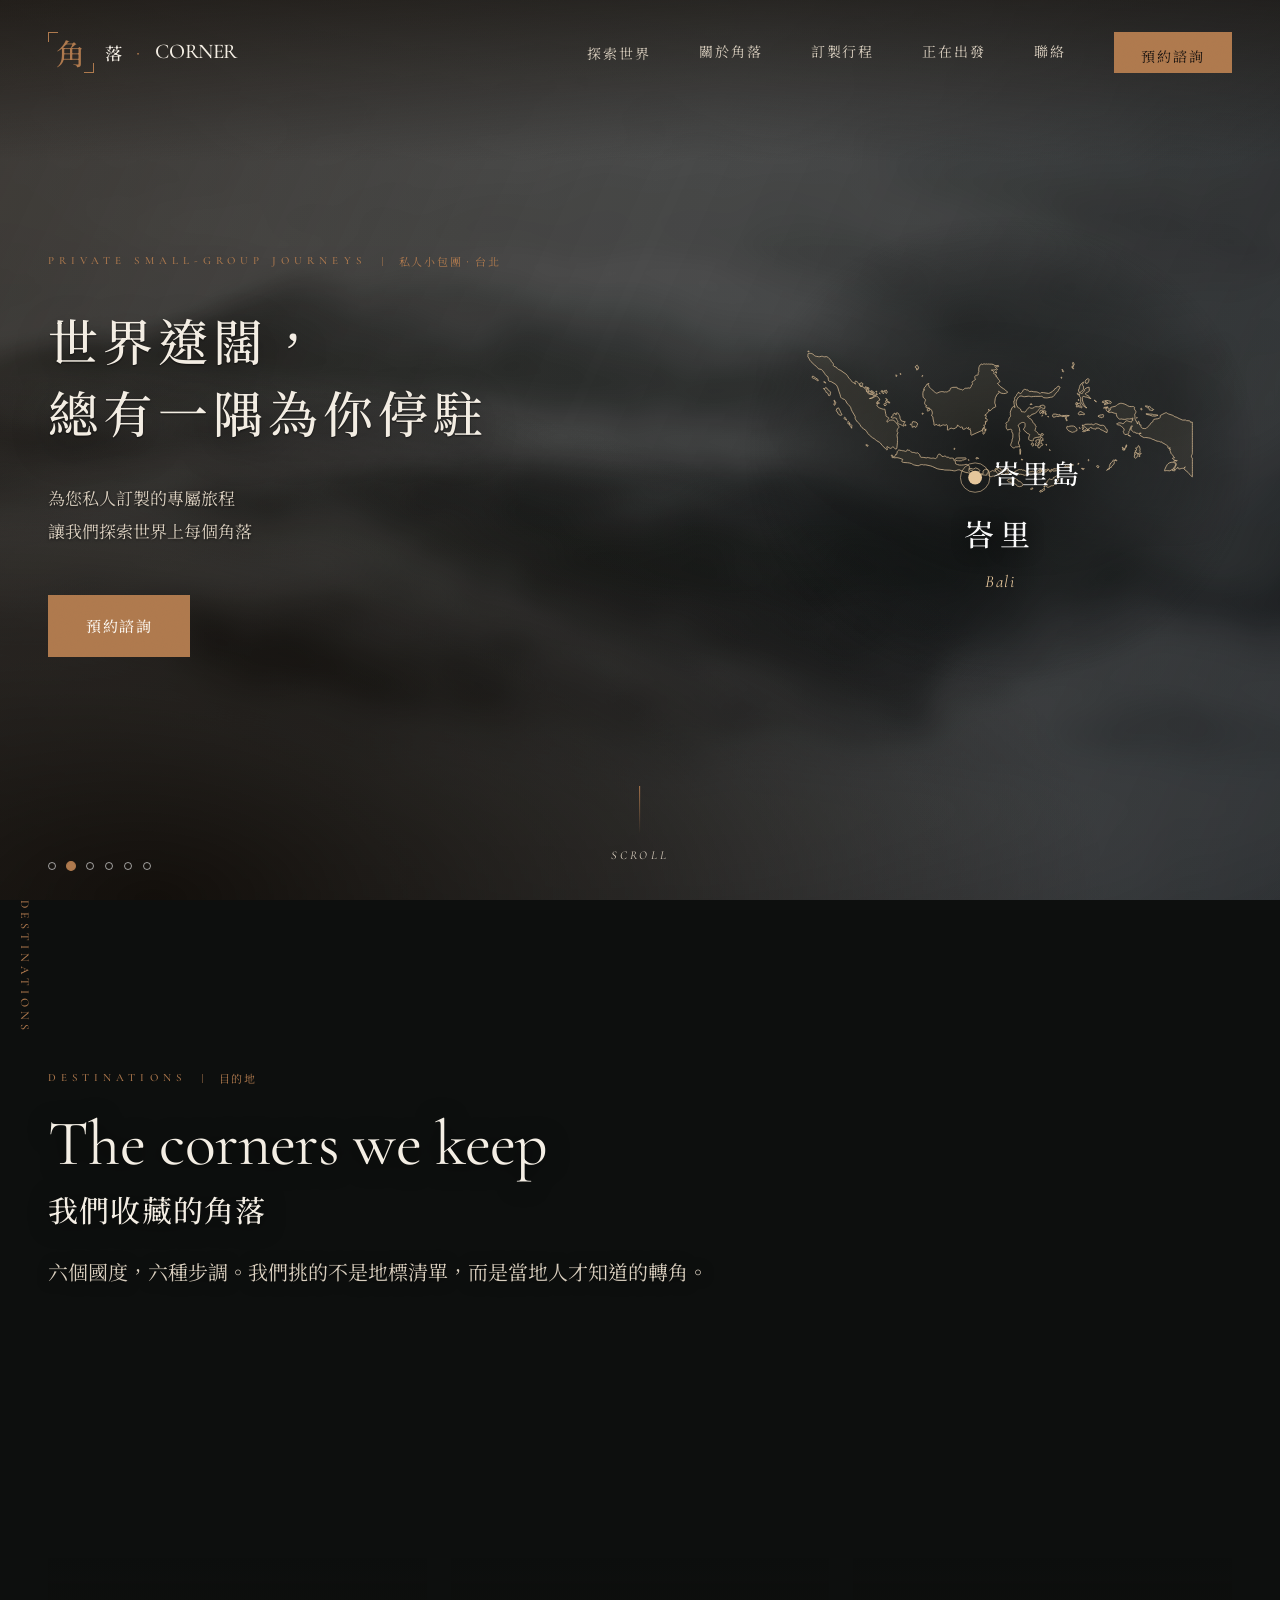
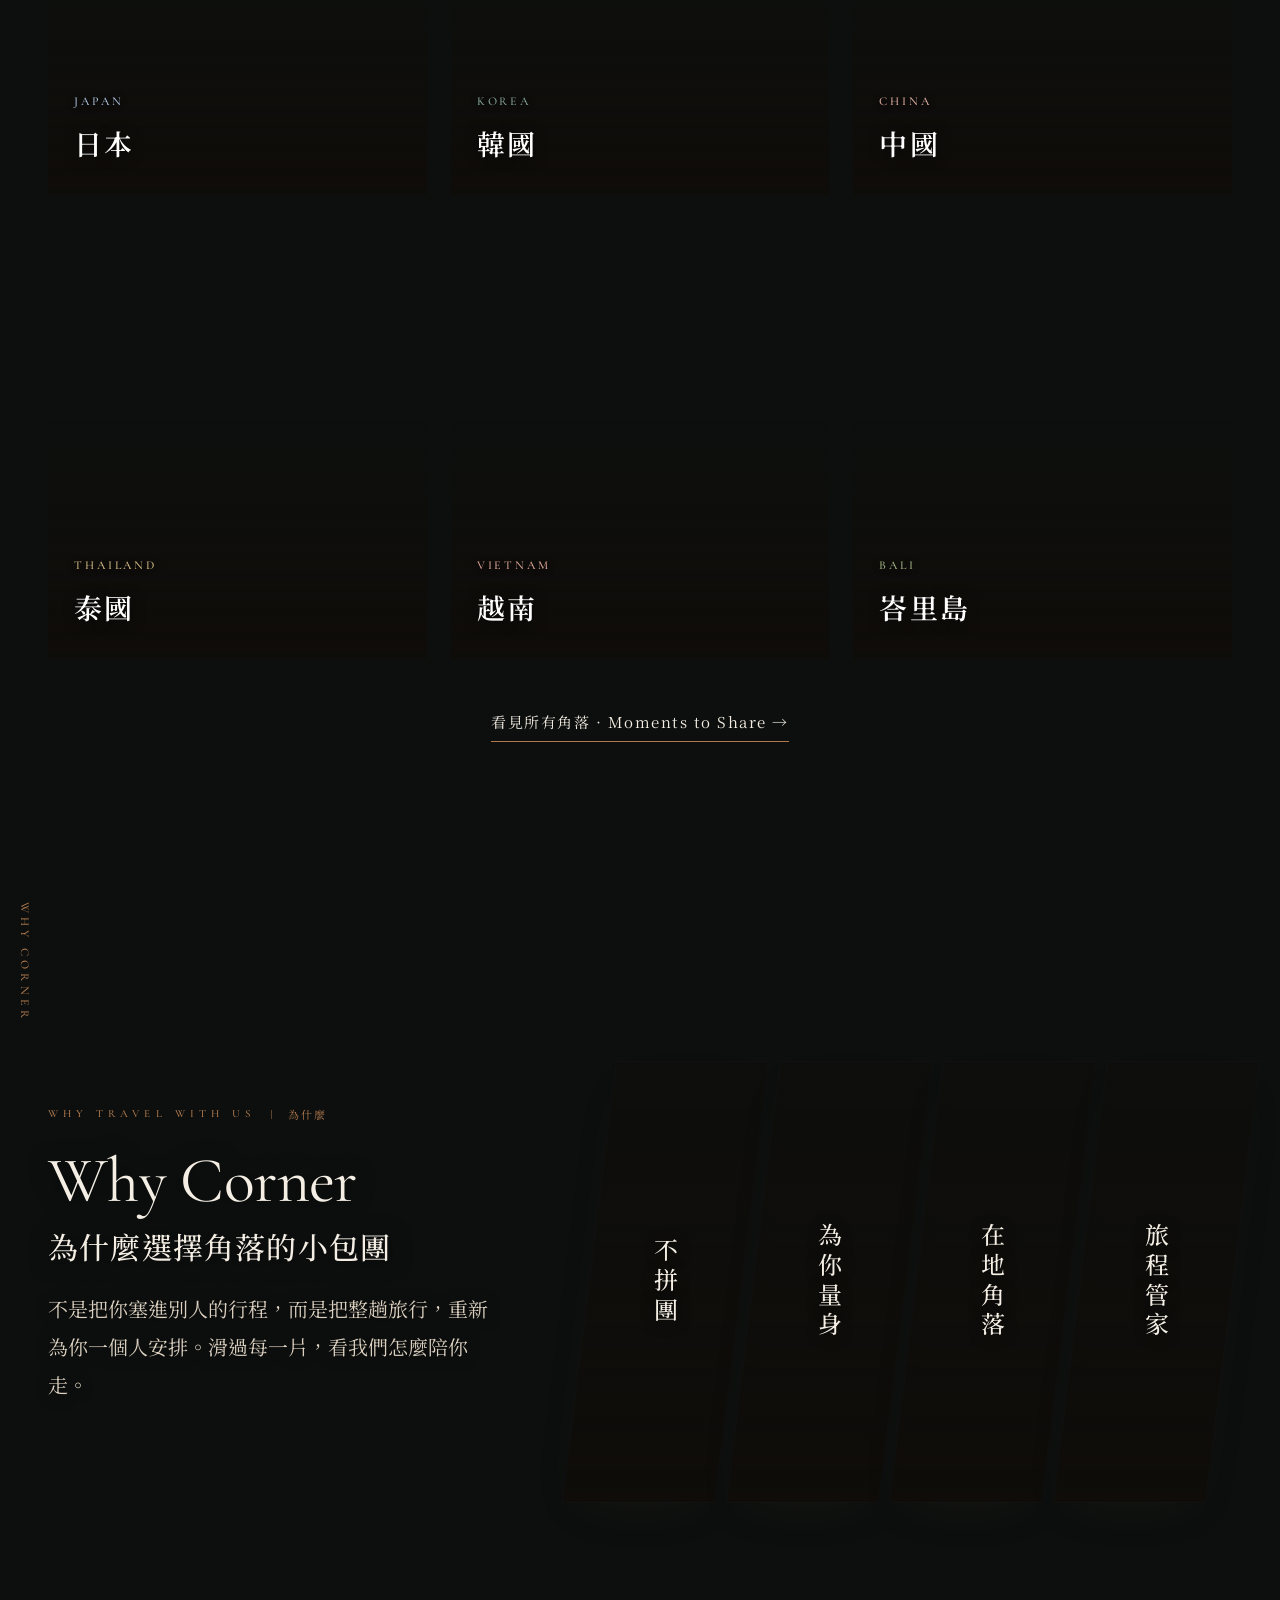
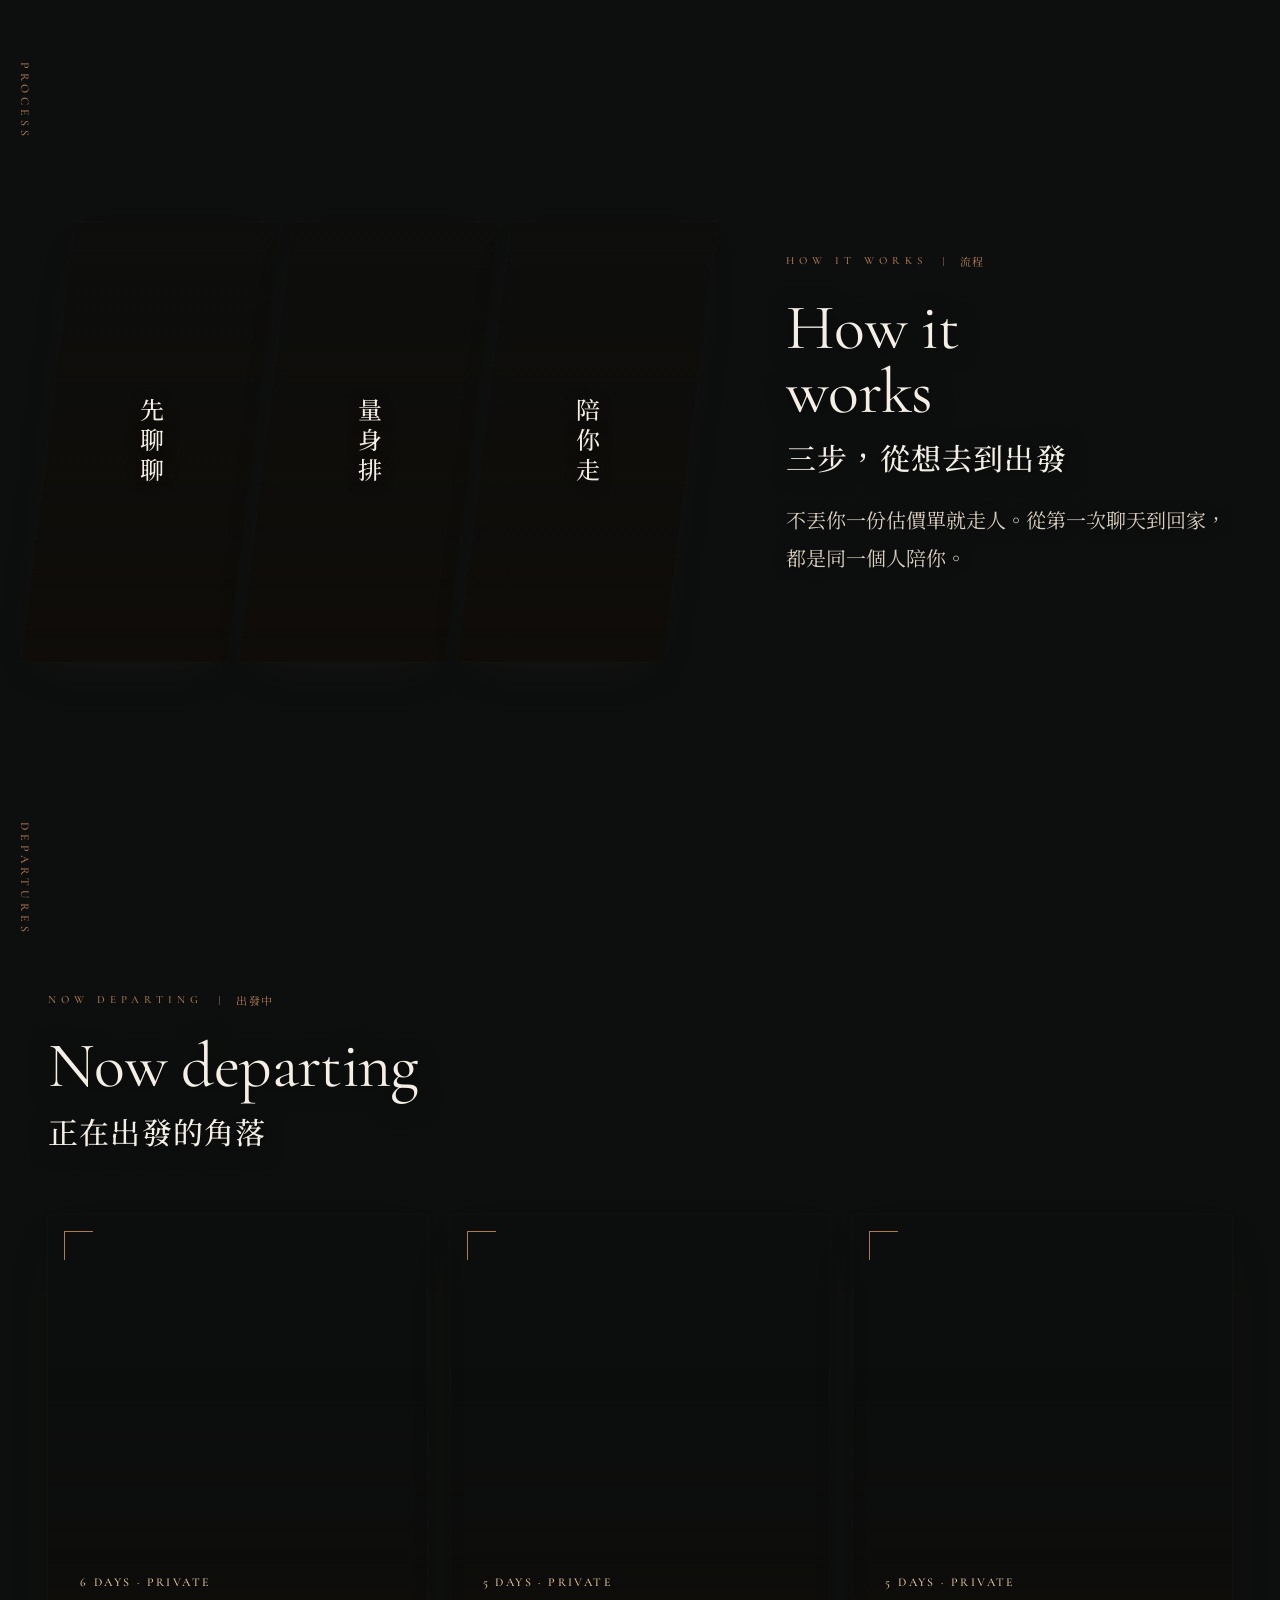
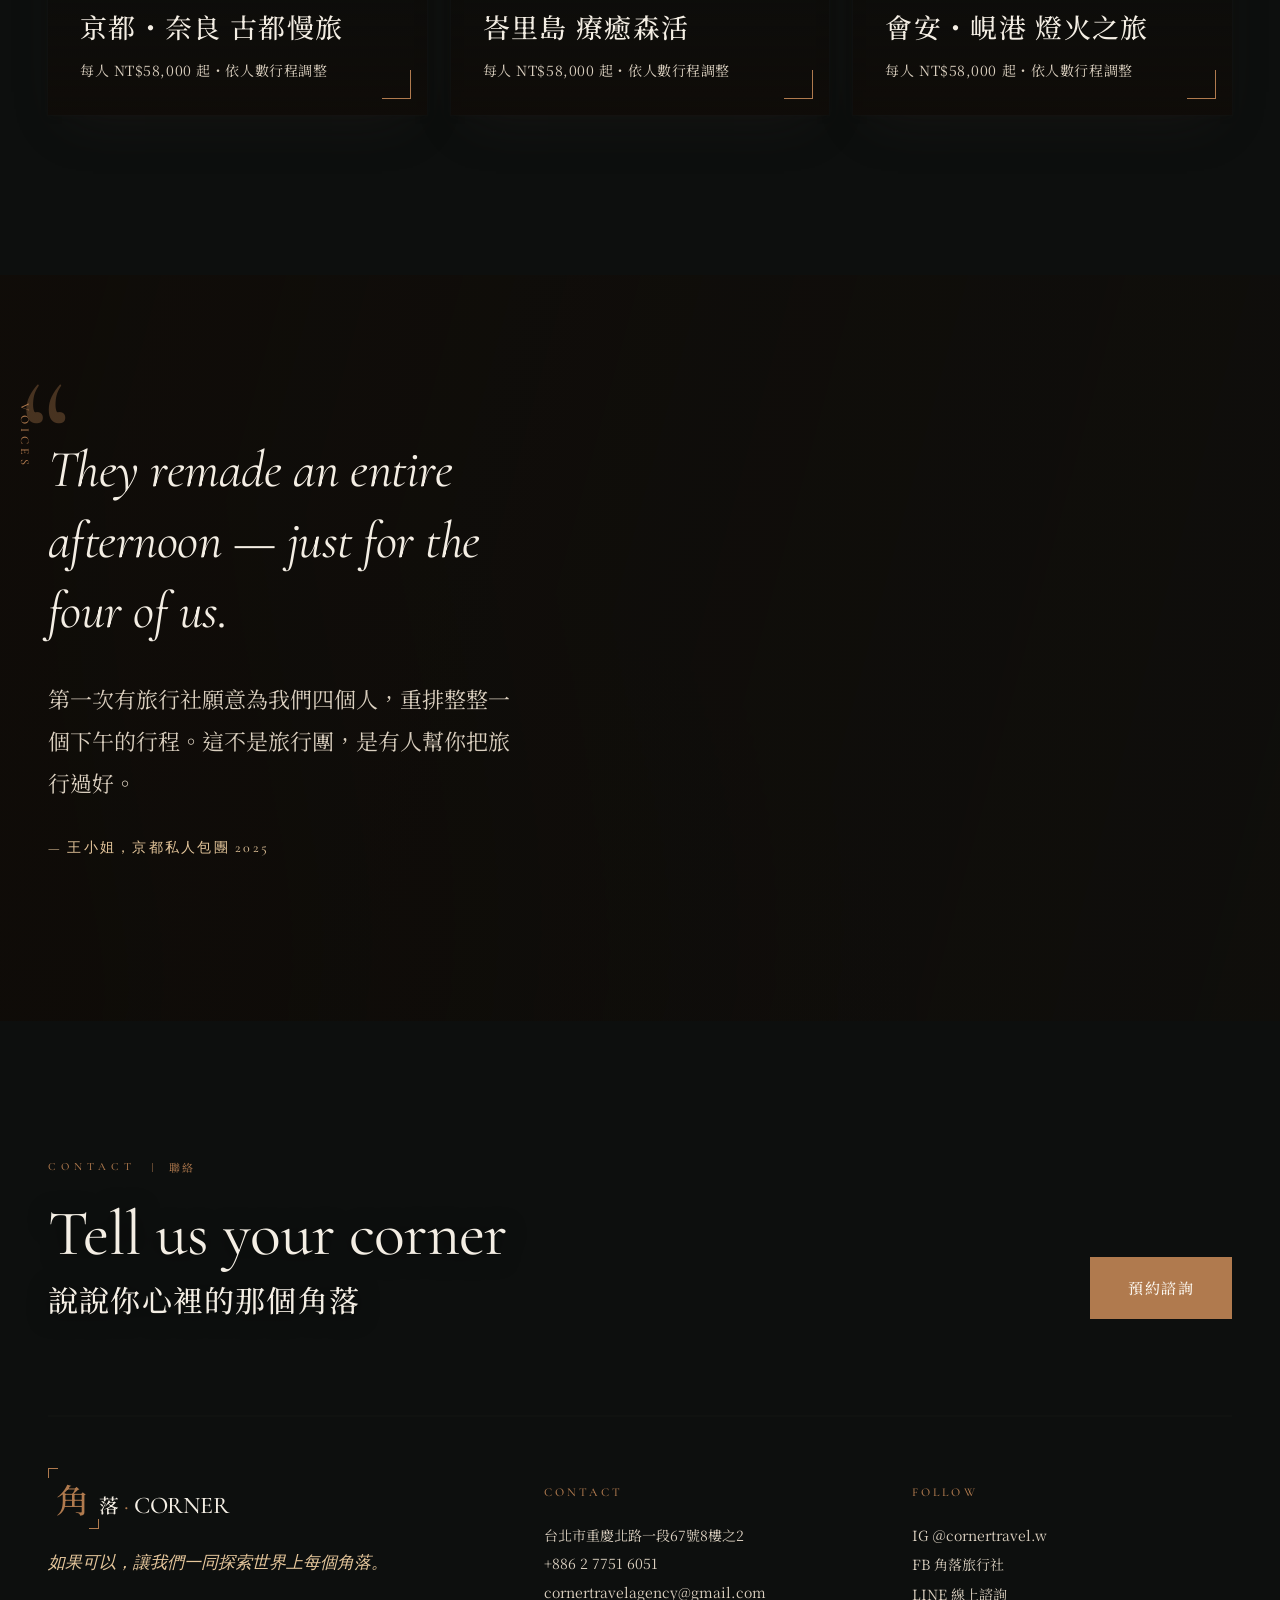
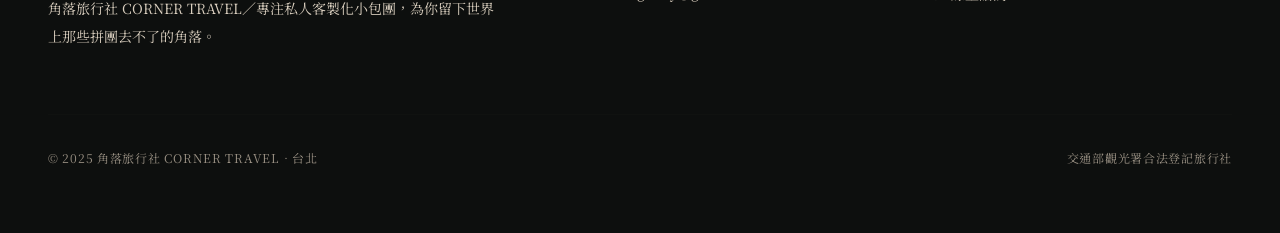
==== commit 34c21e8f: "修: 反推地圖真實投影公式重算六城市座標(京都/峇里島等全部對位) Co-Authored-By: Claude Opus 4.8 (1M context) <noreply@anthropic.co" ====
--- a/index.html
+++ b/index.html
@@ -204,8 +204,8 @@
   .cmap{position:absolute;inset:0;z-index:1;opacity:0;transition:opacity 1.1s var(--ease-expo);display:flex;flex-direction:column;align-items:center;justify-content:center;gap:22px;text-decoration:none}
   .cmap.active{opacity:1}
   .cm-svg{width:86%;height:68%;max-height:46vh;overflow:visible;filter:drop-shadow(0 14px 34px rgba(0,0,0,.55))}
-  .cm-svg path{fill:rgba(201,166,120,.14);stroke:var(--gold-bright);stroke-width:1.6;vector-effect:non-scaling-stroke;stroke-linejoin:round;transition:fill .4s var(--ease-expo)}
-  .cmap:hover .cm-svg path{fill:rgba(201,166,120,.3)}
+  .cm-svg path{fill:rgba(201,166,120,.07);stroke:rgba(230,199,156,.7);stroke-width:1;vector-effect:non-scaling-stroke;stroke-linejoin:round;transition:fill .4s var(--ease-expo)}
+  .cmap:hover .cm-svg path{fill:rgba(201,166,120,.2)}
   .cm-name{text-align:center}
   .cm-name .cn{display:block;font-family:"Noto Serif TC",serif;font-weight:500;font-size:30px;letter-spacing:.22em;color:#fff;text-shadow:0 2px 16px rgba(0,0,0,.65)}
   .cm-name .en{display:block;margin-top:5px;font-family:"Cormorant Garamond",serif;font-style:italic;font-size:17px;letter-spacing:.08em;color:var(--gold-bright)}
@@ -214,7 +214,7 @@
   /* 封面 v3：地圖高度依比例(名稱貼近)+ 城市定位點 */
   .cm-svg{width:84%;height:auto;max-height:44vh}
   .cmap{gap:14px;justify-content:center}
-  .hero-map{height:58vh}
+  .hero-map{height:58vh;transform:translateX(5%)}
   .cm-svg .cm-pin .dot{fill:var(--gold-bright)}
   .cm-svg .cm-pin .ring{fill:none;stroke:var(--gold-bright);stroke-width:.6;vector-effect:non-scaling-stroke;transform-box:fill-box;transform-origin:center;animation:pinPulse 2.6s ease-out infinite}
   .cm-svg .cm-pin .lbl{fill:#fff;font-family:"Noto Serif TC",serif;font-weight:500;letter-spacing:.08em;dominant-baseline:middle;paint-order:stroke;stroke:rgba(0,0,0,.55);stroke-width:.4;vector-effect:non-scaling-stroke}
@@ -288,12 +288,12 @@
         <a class="btn-primary hero-cta-btn" href="#contact">預約諮詢</a>
       </div>
       <div class="hero-map">
-        <a class="cmap active" href="destination-vietnam.html" aria-label="越南·會安"><svg class="cm-svg" viewBox="755.5 389.9 32.5 55" aria-hidden="true"><path d="m 777.91975,401.4854 -0.132,0.027 -0.327,0.005 -0.286,0.273 -0.197,0.114 -0.309,0.095 -0.328,0.154 -0.095,0.271 -0.009,0.196 -0.053,0.219 -0.532,0.318 -0.148,-0.033 -0.103,-0.118 -0.157,0.024 -0.106,0.059 -0.126,-0.008 -0.141,0.072 -0.185,-0.022 -0.17,-0.101 -0.098,-0.026 -0.117,-10e-4 -0.022,0.119 0.174,0.461 0.045,0.212 -0.569,0.622 0.063,0.4 -0.154,0.307 -0.344,0.247 -0.645,0.636 -0.291,0.014 -0.219,0.144 -0.478,1.042 -0.005,0.357 -0.075,0.261 0.016,0.25 -0.209,0.492 -0.218,0.208 -0.048,0.268 0.309,0.551 0.035,0.097 0.18,0.296 0.087,0.211 0.138,0.211 0.497,0.547 0.222,0.167 0.267,0.113 0.484,0.492 0.244,0.313 -0.111,0.213 0.055,0.451 -0.345,-0.133 0.04,0.053 0.411,0.247 0.614,0.864 0.535,0.426 0.543,0.484 0.17,0.459 0.49,0.304 0.545,0.44 -0.023,0.099 0.147,0.118 0.366,0.233 0.223,0.247 0.086,0.234 0.135,0.038 0.153,-0.058 0.152,-0.022 0.108,0.018 0.164,0.257 0.229,0.229 0.11,0.211 0.09,-0.028 0.074,0.032 0.019,0.176 0.033,0.116 0.307,0.338 0.146,0.318 0.366,0.516 0.271,0.293 0.192,0.165 0.221,0.141 0.216,0.571 0.117,0.518 0.231,0.573 0.175,0.25 0.006,0.471 0.142,0.485 0.151,0.327 0.045,0.334 0.047,0.166 0.058,0.125 0.165,0.565 -0.043,0.263 -0.115,-0.257 0.015,0.758 0.101,0.401 -0.045,0.491 0.105,0.172 0.188,0.555 0.133,0.199 -0.012,0.677 0.07,0.342 -0.178,-0.204 -0.129,-0.232 -0.173,0.123 -0.155,0.181 0.241,0.728 -0.274,-0.069 0.024,0.978 0.114,0.228 0.008,0.109 -0.033,0.13 -0.076,-0.143 -0.016,-0.147 -0.043,0.033 0.002,0.076 -0.092,0.172 -0.027,0.213 0.099,0.182 0.017,0.138 -0.071,0.171 -0.114,0.181 -0.261,0.024 -0.06,0.354 -0.089,0.375 -0.466,0.06 -0.338,0.331 -0.418,0.123 -0.373,0.327 -0.411,0.303 -0.268,0.04 -0.229,0.065 -0.263,0.502 -0.438,0.058 -0.787,0.41 -0.265,0.198 -0.241,0.077 -0.345,0.171 -0.074,-0.061 -0.115,-0.147 -0.298,-0.076 -0.146,-0.165 -0.042,-0.212 -0.039,-0.083 -0.064,0.12 -0.05,0.504 -0.053,0.114 -0.127,0.05 -0.251,-0.143 -0.239,-0.291 -0.341,0.201 0.104,0.024 0.155,-0.016 0.12,0.05 0.102,0.194 -0.004,0.105 -0.053,0.123 -0.319,0.02 -0.426,-0.043 -0.078,0.016 0.389,0.189 0.355,0.109 0.157,0.119 0,0.099 -0.199,0.159 -0.154,0.195 -0.003,0.121 -0.003,0.135 -0.173,0.116 -0.107,-0.023 -0.304,-0.203 -0.877,-0.799 0.132,0.226 0.909,0.908 0.16,0.299 0.022,0.211 -0.094,0.106 -0.154,0.125 -0.298,0.009 -0.488,-0.337 -0.781,-0.81 -0.266,-0.11 0.79,0.926 0.13,0.225 0.133,0.259 -0.038,0.154 -0.068,0.145 -1.872,0.857 -0.28,0.369 -0.222,0.455 -0.368,0.253 -0.216,0.231 -0.624,0.13 -0.341,-0.041 0.354,-0.42 -0.219,-0.156 -0.011,-1.083 0.086,-1.189 0.163,-0.594 0.235,-0.148 0.296,-0.091 0.007,-0.125 -0.029,-0.143 -0.159,-0.203 -0.174,-0.094 -0.26,-0.041 -0.2,-0.249 -0.152,0.01 -0.236,0.083 -0.143,-0.107 -0.053,-0.167 -0.219,-0.208 -0.252,-0.202 0.114,-0.032 0.132,-0.116 0.142,-0.149 0.352,-0.021 0.353,0.007 0.099,-0.039 0.143,-0.158 0.231,-0.203 0.176,-0.113 0.042,-0.091 -0.07,-0.214 -0.039,-0.22 0.065,-0.069 0.319,0.039 0.351,0.103 0.085,0.046 0.201,-0.27 0.055,-0.033 0.132,0.001 0.348,-0.05 0.34,-0.071 0.161,0.012 0.156,0.181 0.119,0.178 0.062,0.014 0.177,-0.076 0.146,0.095 0.306,0.155 0.183,0.007 -0.091,-0.361 0.102,-0.257 -0.02,-0.07 -0.172,-0.118 -0.584,-0.472 -0.1,-0.141 0.014,-0.222 -0.02,-0.326 -0.052,-0.205 0.009,-0.12 0.036,-0.096 0.107,-0.038 0.104,-0.013 0.083,-0.084 0.14,-0.215 0.272,0.019 0.382,0.122 0.282,0.076 0.167,-0.015 0.037,-0.031 -0.005,-0.116 0.02,-0.494 -0.011,-0.105 0.241,-0.048 0.368,-0.011 0.194,-0.029 0.181,-0.208 0.466,-0.072 0.337,-0.281 0.304,-0.289 0.149,-0.077 0.189,-0.05 0.142,0.007 0.178,0.167 0.147,-0.101 0.17,-0.196 0.089,-0.192 0.049,-0.309 -0.033,-0.474 -0.09,-0.371 -0.085,-0.278 -0.017,-0.278 0.196,-0.559 0.169,-0.609 -0.032,-0.24 -0.184,-0.38 -0.187,-0.463 -0.204,-0.51 -0.077,-0.076 -0.055,-0.142 -0.031,-0.166 0.081,-0.521 0.012,-0.175 0.235,-0.238 0.126,-0.272 0.118,-0.301 -0.045,-0.159 -0.016,-0.324 0.03,-0.157 -0.056,-0.127 -0.068,-0.185 0.045,-0.12 0.165,-0.103 0.097,-0.177 0.124,-0.207 0.055,-0.189 -0.089,-0.158 -0.161,-0.237 -0.294,-0.214 -0.339,-0.274 -0.166,-0.169 -0.132,-0.172 -0.121,-0.2 -0.066,-0.16 0.064,-0.105 0.482,-0.241 0.088,-0.087 0.051,-0.134 -0.038,-0.131 -0.13,-0.071 -0.151,-0.048 -0.222,-0.152 -0.414,-0.417 -0.19,-0.093 -0.2,-0.12 -0.106,-0.126 -0.116,-0.346 -0.053,-0.031 -0.115,0.105 -0.146,0.109 -0.122,-0.019 -0.111,-0.098 -0.053,-0.132 -0.123,-0.181 -0.134,-0.147 -0.035,-0.496 -0.021,-0.162 -0.066,-0.226 -0.104,-0.081 -0.11,-0.06 -0.26,-0.412 -0.18,-0.213 -0.738,-0.58 -0.092,-0.093 -0.199,-0.239 -0.346,-0.339 -0.247,-0.273 -0.18,-0.283 -0.084,-0.246 -0.025,-0.192 -0.196,-0.275 -0.169,-0.226 -0.164,-0.073 -0.187,-0.031 -0.169,-0.134 -0.309,-0.304 -0.137,-0.195 -0.081,-0.132 0.004,-0.136 0.074,-0.226 0.09,-0.129 0.003,-0.101 -0.088,-0.082 -0.343,-0.146 -0.776,-0.221 -0.29,-0.169 -0.268,-0.216 -0.202,-0.147 -0.946,-0.625 -0.287,-0.104 -0.246,-0.111 -0.075,-0.108 0.013,-0.104 0.101,-0.077 0.268,-0.161 0.1,-0.184 -0.032,-0.241 -0.106,-0.244 0.052,-0.084 0.087,-0.01 0.18,-0.007 0.373,-0.014 0.804,0.222 0.116,-0.024 0.437,-0.403 0.164,-0.241 0.038,-0.201 0.086,-0.128 0.23,-0.21 0.003,-0.192 -0.113,-0.257 -0.115,-0.099 -0.099,-0.043 -0.319,0.034 -0.062,-0.058 -0.042,-0.191 -0.015,-0.117 -0.105,-0.137 -0.345,-0.117 -0.292,-0.033 -0.068,-0.049 0.112,-0.132 0.199,-0.13 0.151,-0.076 0.119,-0.135 0.022,-0.138 -0.148,-0.123 -0.193,-0.137 -0.313,-0.261 -0.434,-0.277 -0.264,-0.095 -0.138,0.013 -0.478,0.238 -0.257,0.155 -0.214,0.276 -0.223,0.059 -0.226,-0.122 -0.256,-0.125 -0.709,-0.182 -0.299,-0.152 -0.619,-0.93 -0.091,-0.189 0.059,-0.214 0.043,-0.307 0.062,-0.199 0.109,-0.19 0.03,-0.169 -0.027,-0.166 -0.089,-0.095 -0.117,-0.028 -0.087,-0.038 -0.082,-0.218 -0.05,0.028 -0.076,0.265 -0.091,0.095 -0.121,0.047 -0.094,-0.042 -0.06,-0.106 -0.026,-0.18 -0.062,-0.242 -0.076,-0.158 -0.267,-0.161 -0.126,-0.209 -0.396,-0.455 -0.332,-0.319 -0.155,-0.287 0.136,-0.107 0.171,-0.155 0.184,-0.242 0.206,-0.304 0.086,-0.186 0.061,-0.075 0.121,-0.055 0.13,0.03 0.228,0.123 0.344,0.157 0.307,0.186 0.124,0.187 0.171,0.179 0.131,0.054 0.066,-0.014 0.197,-0.135 0.17,-0.135 0.004,-0.153 0.156,-0.138 0.204,-0.227 0.097,-0.154 0.073,-0.016 0.083,0.045 0.322,0.476 0.062,0.029 0.091,-0.071 0.127,-0.372 0.14,-0.144 0.048,0.036 0.779,0.701 0.074,-0.005 0.084,-0.031 0.055,-0.108 0.061,-0.243 0.116,-0.26 0.25,-0.145 0.195,-0.028 0.072,0.124 0.169,0.171 0.205,0.024 0.436,-0.303 0.143,-0.048 0.152,0.005 0.155,-0.012 0.148,-0.116 0.156,-0.153 0.053,-0.302 0.033,-0.271 0.107,-0.11 0.128,-0.073 0.24,-0.103 0.542,-0.263 0.14,-0.125 0.103,-0.07 0.211,0.114 0.252,0.22 0.152,0.166 0.102,0.179 0.049,0.149 0.401,0.13 0.256,0.184 0.17,0.141 0.168,-0.006 0.168,-0.038 0.108,-0.113 0.189,-0.002 0.224,0.017 0.1,0.045 0.185,0.26 0.083,0.036 0.165,-0.018 0.317,-0.092 0.255,-0.044 0.23,0.104 0.438,0.289 -0.123,0.206 -0.098,0.222 -0.192,0.156 -0.142,0.039 -0.09,0.217 -0.04,0.32 0.049,0.163 0.11,0.052 0.122,0.108 0.05,0.143 0.017,0.316 -0.007,0.356 0.017,0.118 0.095,-0.022 0.09,-0.042 0.182,0.055 0.226,0.093 0.143,0.094 0.128,-0.012 0.1,0.092 0.037,0.176 0.118,0.123 0.328,0.231 0.263,0.02 0.222,0.305 0.23,-0.1 0.106,0.132 0.477,-0.046 0.332,-0.124 0.119,0.029 0.299,0.254 0.176,0.154 z m -1.038,0.872 -0.404,0.375 -0.155,-0.006 0.138,-0.424 0.066,-0.101 0.243,0.146 0.112,0.01 z m -0.229,0.868 -0.157,0.078 -0.186,-0.009 0.223,-0.146 0.113,-0.181 0.091,-0.063 -10e-4,0.158 -0.083,0.163 z m -1.841,0.331 -0.032,0.058 -0.143,-0.141 -0.095,-0.061 0.072,-0.19 0.168,0.208 0.03,0.126 z m 0.466,0.205 -0.116,0.012 -0.223,-0.242 0.12,-0.128 0.253,0.09 0.059,0.059 -0.002,0.052 -0.061,0.115 -0.03,0.042 z m 0.382,30.014 -0.235,0.171 -0.016,-0.144 0.204,-0.093 0.072,-0.073 0.052,0.001 -0.077,0.138 z m -8.71,0.018 0.053,0.141 -0.02,0.33 -0.109,0.323 0.032,0.141 -0.084,0.09 -0.187,-0.605 -0.235,-0.262 -0.052,-0.101 0.137,0.007 0.245,-0.166 0.118,-0.004 0.102,0.106 z m 7.166,4.829 -0.079,0.006 -0.06,-0.058 0.254,-0.185 -0.025,0.123 0.009,0.062 -0.099,0.052 z"/><g class="cm-pin" transform="translate(778.7,417.5)"><circle class="ring" r="1.10"/><circle class="dot" r="0.52"/><text class="lbl" text-anchor="end" dx="-1.36" dy="0" style="font-size:2.02px">會安</text></g></svg><span class="cm-name"><span class="cn">越南</span><span class="en">Vietnam</span></span></a>
-        <a class="cmap" href="moments.html" aria-label="峇里·峇里島"><svg class="cm-svg" viewBox="734.1 430.4 144.5 63.1" aria-hidden="true"><path d="m 819.94975,493.5214 -0.261,10e-4 -0.084,-0.03 -0.021,-0.25 0.077,-0.14 0.605,-0.18 0.236,-0.166 0.336,-0.345 0.208,-0.09 0.053,-0.039 0.036,0.007 0.033,0.263 0.084,0.156 0.015,0.082 -0.302,0.133 -0.27,0.306 -0.588,0.2 -0.157,0.092 z m -2.991,-0.905 -0.14,0.034 -0.301,-0.082 -0.061,-0.05 0.258,-0.137 0.198,-0.194 0.231,-0.017 0.137,0.04 -0.047,0.231 -0.275,0.175 z m 4.302,-0.816 -0.253,0.099 -10e-4,-0.208 0.195,-0.263 0.178,-0.089 0.099,0.105 0.009,0.048 -0.258,0.094 0.031,0.214 z m -9.552,-2.626 0.127,0.127 0.459,0.245 0.075,0.103 0.029,0.17 0.092,0.126 0.207,0.02 0.221,-0.026 0.169,0.081 0.146,0.127 0.216,0.247 0.19,0.273 0.236,0.153 0.135,0.228 -0.079,0.201 -0.299,0.278 -0.161,0.06 -0.221,0.022 -0.344,0.166 -0.126,-0.086 -0.39,-0.06 -0.311,-0.12 -0.261,-0.219 -0.15,-0.235 -0.19,-0.208 -0.331,-0.139 -0.594,-0.408 -0.367,-0.037 -0.15,0.03 -0.151,0.002 -0.778,-0.183 -0.121,-0.107 -0.095,-0.137 -0.087,-0.135 -0.053,-0.151 0.1,-0.134 0.104,-0.09 0.433,-0.158 0.31,-0.048 0.359,0.007 0.535,-0.049 0.507,0.079 0.156,-0.059 0.256,-0.164 0.089,0.057 0.108,0.151 z m 13.82,-0.907 0.103,0.031 0.356,-0.17 0.067,0.032 0.069,0.077 10e-4,0.227 -0.137,0.189 -0.346,0.015 -0.049,0.053 -0.004,0.115 0.027,0.112 0.08,0.09 0.103,0.158 0.097,0.368 -0.196,0.151 -0.099,0.284 -0.34,0.267 -0.374,0.437 -0.3,0.223 -0.263,0.264 -0.226,0.177 -0.283,0.06 -0.423,0.038 -0.575,0.316 -0.318,0.138 -0.31,0.01 -0.29,-0.103 -0.11,-0.116 0.026,-0.156 0.096,-0.134 0.117,-0.11 0.074,-0.142 -0.328,-0.18 -0.028,-0.137 0.13,-0.365 0.085,-0.375 0.122,-0.256 0.47,-0.457 0.281,-0.227 0.166,-0.088 0.046,0.096 0.105,0.116 0.071,0.019 0.054,-0.026 0.414,0.04 0.104,-0.04 0.158,-0.181 0.104,-0.101 0.07,-0.214 0.018,-0.136 0.368,-0.099 0.197,-0.109 0.175,-0.155 0.51,-0.264 0.091,-0.073 -0.02,0.251 0.064,0.06 z m -26.176,-0.801 -0.078,0.097 -0.228,-0.173 -0.058,-0.078 0.169,-0.112 0.059,-0.016 0.146,0.122 -0.01,0.16 z m 20.677,-0.633 -0.09,0.166 -0.161,-0.047 0.044,-0.16 0.082,-0.095 0.218,-0.138 0.222,-0.024 0.136,0.048 0.043,0.053 -0.346,0.054 -0.148,0.143 z m -9.86,0.552 -0.109,0.027 -0.11,-0.041 0.045,-0.251 -0.063,-0.171 0.114,-0.134 0.029,-0.237 0.046,-0.072 0.067,0.075 0.031,0.049 0.058,0.023 0.126,0.004 0.028,0.103 -0.005,0.097 -0.054,0.102 -0.15,0.109 -0.108,0.123 0.055,0.194 z m 10.814,-1.089 -0.057,0.124 -0.764,-0.008 0.021,-0.163 0.212,-0.178 0.071,-0.059 0.234,-0.052 0.334,0.094 -0.051,0.242 z m -18.737,0.73 -0.355,0.584 0.127,0.094 0.076,0.089 -0.588,0.121 -0.245,-0.064 -0.142,0.017 -0.597,-0.11 -0.427,-0.134 -0.049,-0.106 0.034,-0.127 0.126,0.043 0.329,0.02 0.126,-0.057 0.003,-0.376 -0.046,-0.491 0.445,-0.4 0.237,-0.162 0.272,-0.095 0.688,0.221 0.114,0.06 0.088,0.09 0.043,0.144 -0.259,0.639 z m 21.458,-0.801 -0.171,0.174 -0.116,0.303 -0.106,0.092 -0.227,0.057 -0.137,-0.304 -0.251,0.014 0.123,-0.268 0.118,-0.1 0.154,-0.002 0.076,0.108 0.041,0.023 0.362,-0.453 0.073,-0.005 0.061,0.02 0.049,0.057 -0.049,0.284 z m -1.016,-0.161 -0.396,0.077 -0.242,0.352 -0.192,-0.005 -0.105,0.156 -0.024,0.067 0.014,0.063 -0.021,0.06 -0.076,0.062 -0.18,-0.097 -0.154,0.124 -0.065,0.03 -0.227,-0.144 -0.215,0.009 -0.065,-0.022 0.267,-0.258 0.364,-0.241 0.06,-0.089 -0.143,-0.024 -0.085,-0.036 -0.011,-0.057 0.23,-0.038 0.159,-0.005 0.121,0.074 0.077,0 0.492,-0.284 0.195,0.064 0.142,0.073 0.08,0.089 z m 42.014,0.328 -0.139,0.037 -0.706,-0.085 -0.075,-0.116 -0.011,-0.06 0.161,-0.115 0.156,-0.195 0.242,-0.073 0.094,0 0.284,0.462 -0.006,0.145 z m -59.887,-0.06 -0.063,0.002 -0.122,-0.055 0.044,-0.117 -0.066,-0.191 0.023,-0.157 0.156,-0.089 0.333,-0.01 0.012,0.115 -0.317,0.502 z m 4.259,-0.363 -0.123,0.003 -0.025,-0.113 0.044,-0.118 0.118,-0.05 0.054,-0.003 0.085,0.107 0.019,0.056 -0.079,0.074 -0.093,0.044 z m 15.44,-0.276 0.067,0.171 0.217,-0.095 0.212,-0.024 0.482,0.018 0.354,0.038 0.209,0.071 0.02,0.343 -0.098,0.074 -1.831,0.259 -0.179,-0.083 -0.07,-0.082 0.197,-0.254 -0.091,-0.121 0.104,-0.197 0.219,-0.134 0.188,0.016 z m 9.116,-0.118 0.491,0.113 0.281,-0.012 0.058,0.101 -0.269,0.239 -0.569,-0.184 -0.097,-0.197 0.105,-0.06 z m -14.147,1.446 -0.396,0.1 -0.246,0.095 -0.235,0.126 -0.148,0.026 -0.269,0.01 -0.381,-0.023 -0.257,0.041 -0.717,0.326 -0.282,0.028 -0.244,0.08 -0.084,-0.127 -0.104,-0.094 -0.238,-0.023 -0.238,0.007 -0.242,0.288 -0.386,-0.061 -0.149,0.025 -0.145,0.061 -0.143,0.027 -0.15,-0.02 -0.563,-0.224 -0.646,-0.133 -0.648,0.052 -0.558,-0.123 -0.306,0.094 -0.288,0.134 -0.085,-0.141 -0.105,-0.124 -0.094,-0.186 -0.003,-0.211 0.031,-0.147 0.083,-0.135 0.052,-0.14 0.024,-0.15 0.122,0.071 0.127,-0.027 0.38,-0.163 0.371,-0.247 0.345,-0.09 0.199,-0.025 0.17,0.049 0.173,-0.018 0.177,-0.055 0.279,0.189 0.117,0.039 0.378,0.015 0.344,0.109 0.308,0.164 0.444,0.153 0.268,0.206 0.204,0.076 0.151,0.021 0.139,-0.028 0.176,-0.138 0.205,-0.057 0.178,0.002 0.325,-0.036 0.138,-0.033 0.153,-0.076 0.15,0.047 0.132,0.07 0.55,0.361 0.169,0.01 0.31,-0.078 0.093,-0.097 0.048,-0.149 0.085,-0.124 0.118,-0.107 0.134,-0.082 0.411,-0.139 0.281,-0.137 0.193,-0.232 -0.451,-0.102 0.095,-0.167 0.15,-0.094 0.199,0.035 0.173,0.13 0.077,0.499 -0.142,0.07 -0.09,0.076 -0.06,0.1 -0.256,0.183 0.101,0.229 -0.075,0.095 -0.106,0.044 z m 22.675,-0.827 -0.244,0.088 0.163,-0.223 0.524,-0.506 0.188,0.094 0.25,0.018 -0.373,0.229 -0.38,0.095 -0.128,0.205 z m -35.418,-0.002 0.141,0.111 0.128,-0.01 0.268,-0.17 0.161,-0.062 0.173,-0.002 0.167,0.028 0.165,0.121 0.06,0.197 0.062,0.061 0.097,-0.236 0.129,-0.071 0.145,-0.036 0.227,0.013 0.173,0.113 0.157,0.335 -0.005,0.293 0.057,0.11 0.108,0.08 0.08,0.113 -0.071,0.118 -0.071,0.057 -0.203,0.054 -0.098,-0.023 -0.091,-0.08 -0.101,-0.029 -0.23,0.027 -0.212,0.066 0.029,0.107 0.174,0.048 0.052,0.051 -0.011,0.069 -0.068,0.014 -0.226,-0.093 -0.152,0.019 -0.548,0.126 -0.145,-0.003 -0.082,-0.119 0.006,-0.31 -0.059,-0.082 -0.407,0.376 -0.123,0.092 -0.164,0.043 -0.171,-0.015 -0.588,0.228 -0.185,-0.032 -0.179,0 -0.628,0.247 -0.337,0.069 -0.173,0.005 -0.172,-0.021 -0.154,0.022 -0.138,0.1 -0.28,0.084 -0.289,-0.064 -0.244,-0.085 -0.232,-0.112 -0.058,-0.144 0.012,-0.172 0.098,-0.235 -0.066,-0.413 0.051,-0.188 0.095,-0.185 0.144,-0.068 0.188,-0.014 0.311,-0.166 0.284,-0.218 0.164,0.021 0.374,0.152 0.219,0.018 0.372,-0.024 0.153,0.093 0.061,0.214 0.083,0.078 0.109,0.055 0.264,0.362 0.245,-0.019 0.214,0.066 0.378,-0.219 0.286,0.006 0.081,-0.17 -0.171,-0.182 -0.206,-0.147 -0.111,-0.031 -0.121,0.009 -0.108,-0.023 -0.461,-0.33 -0.137,-0.178 -0.078,-0.209 0.047,-0.155 0.317,-0.137 0.148,-0.033 0.551,0.094 0.094,0.078 0.146,0.33 0.106,0.142 z m -7.843,-0.458 0.285,0.149 0.397,0.438 0.037,0.123 -0.12,0.116 -0.284,0.186 -0.635,0.287 -0.109,0.135 -0.134,0.265 -0.031,0.113 -0.045,0.062 -0.073,0.045 -0.138,0.039 -0.15,-0.056 0.136,-0.17 0.005,-0.203 -0.101,-0.19 -0.143,-0.159 -0.288,-0.216 -0.309,-0.191 -0.312,-0.098 -0.331,-0.044 -0.119,-0.093 -0.194,-0.238 -0.063,-0.13 -0.032,-0.136 0.021,-0.132 0.082,-0.008 0.324,0.031 0.598,0.155 0.296,0.013 0.168,-0.036 0.438,-0.306 0.104,0.005 0.419,0.135 0.301,0.109 z m 40.389,-0.565 -0.166,0.259 -0.187,-0.017 -0.341,-0.347 0.02,-0.242 0.028,-0.079 0.131,-0.024 0.441,0.07 0.086,0.196 -0.012,0.184 z m -8.527,-0.807 0.038,0.137 -0.005,0.06 -0.336,0.044 -0.324,0.152 -0.166,0.175 -0.13,0.227 -0.446,-0.092 -0.398,-0.015 -0.176,-0.08 -0.191,0.005 -0.248,0.07 -0.353,0.192 -0.078,0.015 0.028,-0.292 0.098,-0.18 0.371,-0.431 0.309,0.095 0.359,0.027 0.409,-0.084 0.291,-0.194 0.411,-0.102 0.328,0.254 0.209,0.017 z m 1.737,-0.126 -0.181,0.066 0.056,-0.208 -0.012,-0.168 0.293,0.051 -0.003,0.134 -0.028,0.052 -0.125,0.073 z m 31.196,1.831 -0.671,0.371 -0.88,-0.065 -0.312,-0.006 -0.517,0.09 -0.104,-0.072 0.098,-0.349 0.413,-0.929 0.491,-0.818 0.209,-0.212 0.291,-0.199 0.309,-0.16 0.697,-0.166 0.634,0.03 0.091,0.068 0.273,0.272 0.177,0.215 0.074,0.304 -0.27,0.523 -0.301,0.499 -0.488,0.392 -0.214,0.212 z m -20.234,-0.772 -0.046,0.032 -0.349,-0.036 -0.199,-0.001 0.026,-0.213 -0.103,-0.16 0.141,-0.235 0.003,-0.272 0.146,-0.037 0.021,-0.155 0.176,-0.411 0.104,-0.091 0.146,-0.036 0.174,-0.24 0.099,-0.07 0.103,-0.182 0.147,-0.084 -0.012,-0.156 0.083,-0.082 0.232,-0.064 0.161,0.077 0.099,0.159 -0.259,0.196 0.133,0.483 -0.188,0.527 -0.123,0.158 -0.23,0.136 -0.069,0.129 -0.271,0.26 -0.082,0.222 -0.012,0.094 -0.051,0.052 z m 1.842,-2.243 -0.035,0.139 -0.12,-0.074 -0.118,-0.162 -0.173,-0.023 -0.128,-0.043 -0.075,-0.076 0.481,-0.035 0.168,0.274 z m -49.308,-0.193 -0.042,0.112 -0.143,-0.028 -0.135,-0.185 0.065,-0.048 0.075,-0.02 0.098,0.021 0.082,0.148 z m 40.014,0.141 -0.126,0.071 -0.21,-0.147 -0.058,-0.061 0.133,-0.144 0.142,-0.041 0.086,0.063 0.042,0.063 -0.018,0.069 0.009,0.127 z m -22.16,-0.181 -0.286,0.016 -0.089,-0.025 -0.021,-0.274 0.314,0.118 0.102,0.008 -0.02,0.157 z m -19.448,-0.038 -0.054,0.041 -0.477,-0.023 -0.307,0.229 -0.213,0.07 -0.764,0 -0.091,-0.031 -0.068,0 -0.041,0.046 -0.243,-0.035 -0.776,-0.203 -0.106,-0.188 0.12,-0.201 0.279,-0.285 0.559,-0.056 2.547,-0.02 0.277,0.245 0.026,0.083 -0.555,0.167 -0.113,0.161 z m 4.301,-0.379 -0.229,0.048 -0.212,-0.099 0.006,-0.133 0.052,-0.124 0.317,-0.064 0.17,0.004 0.182,0.085 0.127,0.089 0.062,0.104 -0.343,0.005 -0.132,0.085 z m 54.157,-0.62 -0.047,0.043 -0.073,-0.091 -0.007,-0.057 0.097,-0.155 0.096,-0.09 0.107,-0.007 -0.027,0.127 -0.146,0.23 z m -82.571,-0.307 -0.175,0.062 -0.134,-0.055 -0.06,-0.079 0.198,-0.194 0.094,-0.046 0.099,-0.015 0.047,0.105 -0.069,0.222 z m 82.688,-0.255 -0.155,0.026 -0.076,-0.229 0.128,-0.059 0.139,0.14 -0.036,0.122 z m 0.29,-0.324 -0.068,0.023 10e-4,-0.138 0.077,-0.122 0.081,-0.07 0.096,-0.003 -0.187,0.31 z m -0.793,0.023 -0.046,0.198 -0.046,0.221 -0.257,0.248 -0.159,0.379 -0.093,0.095 -0.345,0.169 -0.307,-0.211 -0.089,-0.181 0.135,-0.836 0.132,0.028 0.086,-0.006 0.028,-0.055 -0.197,-0.094 -0.037,-0.48 0.01,-0.181 0.149,-0.041 0.186,0.141 0.234,0.251 0.273,0.198 0.343,0.157 z m -76.232,-1.219 0.283,0.32 0.247,0.171 0.292,0.093 0.307,0.009 0.302,0.041 0.352,0.122 0.361,0.056 0.168,-0.021 0.16,-0.063 0.113,-0.004 0.099,0.059 0.25,0.271 0.271,0.248 0.063,0.126 0.184,0.598 0.208,0.172 0.286,0.05 0.336,0 0.334,0.025 0.774,0.14 0.307,-0.02 0.272,-0.14 0.242,0.091 0.657,0.168 0.323,0.038 0.367,-0.048 0.368,-0.01 0.176,0.049 0.169,0.073 0.145,0.026 0.15,-10e-4 0.266,-0.14 0.176,-0.257 0.143,-0.324 0.111,-0.338 0.075,-0.145 0.102,-0.128 0.133,-0.083 0.142,-0.052 0.386,0.032 0.08,0.082 0.432,0.573 0.076,0.05 0.45,0.036 0.125,-0.019 0.274,-0.115 0.157,-0.01 0.289,0.142 0.125,0.121 0.14,0.089 0.708,0.091 0.273,0.246 0.139,0.033 0.492,-0.03 0.341,0.024 0.296,0.066 0.135,0.349 0.109,0.358 0.063,0.122 0.29,0.123 0.118,0.111 -0.031,0.357 0.032,0.34 0.615,0.296 0.658,0.17 0.7,0.016 0.701,-0.059 0.361,-0.073 0.452,-0.126 0.094,0.002 0.875,0.389 0.075,0.06 0.098,0.291 -0.003,0.307 -0.163,0.729 -0.011,0.2 0.016,0.2 0.174,0.435 0.093,0.125 0.317,0.229 0.013,0.12 -0.044,0.12 -0.35,-0.082 -0.213,-0.099 -0.123,-0.164 -0.176,-0.093 -0.329,0.034 -0.615,-0.164 -0.695,-0.254 -1.232,-0.539 -0.336,0.004 -0.322,0.069 -0.34,0.137 -0.354,0.098 -0.26,0.037 -0.261,-0.027 -0.658,-0.129 -0.663,-0.084 -1.699,-0.053 -0.48,-0.123 -0.795,-0.062 -0.632,-0.106 -0.626,-0.148 -1.596,-0.729 -0.522,-0.183 -1.603,-0.348 -0.247,-0.028 -0.581,0.026 -0.366,-0.102 -0.322,-0.002 -0.479,0.113 -0.147,0.081 -0.186,0.171 -0.326,-0.008 -0.323,-0.033 -0.851,-0.164 -0.317,-0.101 -0.305,-0.149 -0.274,-0.194 -0.144,-0.069 -0.735,-0.198 -0.6,-0.068 -1.234,-0.09 -0.27,-0.06 -0.225,-0.072 -0.123,-0.16 0.016,-0.204 0.088,-0.176 0.121,-0.177 0.079,-0.169 -0.902,-0.354 -0.712,-0.193 -0.308,-0.037 -0.309,0 -0.348,0.04 -0.344,-0.019 -0.162,-0.058 -0.165,-0.02 -0.166,0.042 -0.133,-0.016 -0.034,-0.161 0.085,-0.137 0.174,-0.155 0.1,-0.027 0.045,0.243 0.05,0.048 0.154,0.053 0.067,-0.015 0.272,-0.31 0.076,-0.153 0.132,-0.413 0.144,0.08 0.144,-0.049 0.083,-0.066 0.229,-0.955 0.19,-0.279 0.26,-0.231 0.13,-0.057 0.255,0.142 0.517,0.054 0.307,0.094 0.308,0.012 0.301,0.046 0.419,0.168 0.148,-0.018 0.15,-0.052 0.225,-0.183 0.098,-0.292 0.324,0.148 0.477,0.059 0.116,0.088 z m 46.805,-0.095 -0.025,0.134 -0.103,-0.154 -0.094,-0.076 0.01,-0.166 0.133,0.062 0.079,0.2 z m -9.887,0.911 -0.115,0.467 -0.054,-0.165 -0.021,-0.427 -0.071,-0.208 0.045,-0.239 -0.015,-0.613 0.087,-0.283 0.16,0.36 0.042,0.183 -0.058,0.925 z m -21.916,-1.367 -0.06,0.1 -0.27,-0.008 -0.045,-0.112 0.176,-0.204 0.116,-0.013 0.104,0.075 -0.021,0.162 z m 56.376,0.111 -0.171,0.27 -0.116,-0.095 -0.065,-0.001 -0.04,-0.159 0.04,-0.328 -0.144,-0.369 0.189,0.005 0.053,0.11 0.06,0.037 0.187,0.356 0.007,0.174 z m 5.444,-0.403 -0.022,0.108 -0.002,0.199 0.047,0.185 -0.12,0.188 0.112,0.281 0.017,0.14 -0.007,0.198 -0.031,0.089 -0.085,0.26 -0.085,0.093 -0.064,0.026 -0.065,0.079 -0.552,-0.085 -0.238,-0.181 -0.213,-0.195 -0.045,-0.082 -0.25,-0.228 -0.058,-0.077 -0.005,-0.122 0.202,-0.031 0.216,0.004 -0.01,-0.109 0.125,-0.386 -0.328,-0.248 -0.058,-0.104 0.117,-0.07 0.264,0.086 0.323,-0.435 0.095,-0.091 0.046,-0.242 0.181,-0.031 0.128,0.031 0.083,0.151 0.033,0.131 -0.035,0.118 0.155,0.061 0.129,0.289 z m -5.109,0.547 -0.229,0.241 0.215,-0.568 0.045,-0.288 0.2,-0.171 0.297,-0.87 0.066,0.02 0.097,0.085 -0.149,0.638 -0.417,0.448 -0.125,0.465 z m -85.764,-1.186 -0.229,0.014 -0.422,-0.344 -0.069,-0.106 0.119,-0.102 0.127,0.007 0.486,0.217 0.095,0.107 -0.107,0.207 z m 59.664,-0.58 -0.011,0.284 -0.112,-0.016 -0.092,-0.1 -0.025,-0.094 0.005,-0.076 0.05,-0.06 0.185,0.062 z m -4.444,0.466 -0.179,0.075 -0.337,-0.32 -0.143,-0.264 0.034,-0.149 0.101,-0.13 0.048,-0.033 -0.021,-0.136 0.133,-0.066 0.146,0.009 0.096,0.183 0.115,0.05 0.059,0.175 -0.052,0.606 z m 1.689,-0.472 -0.072,0.186 -0.155,0.145 -0.124,0.011 -0.13,-0.03 -0.229,-0.126 -0.059,0.133 -0.181,-0.006 -0.066,-0.172 0.129,-0.509 0.188,-0.19 -0.018,-0.2 -0.156,-0.425 0.097,-0.222 0.437,-0.168 0.381,-0.205 0.117,-0.042 0.106,0.158 0.057,0.724 -0.409,0.573 0.087,0.365 z m 1.501,-2.01 0.065,0.602 -0.021,0.158 -0.158,-0.231 -0.057,-0.046 -0.044,0.046 -0.056,0.025 -0.08,-0.002 -0.104,0.233 -0.01,0.22 -0.079,0.147 -0.041,0.491 0.026,0.132 0.122,-0.065 0.075,-0.017 0.276,0.189 0.146,0.138 -0.041,0.167 -0.187,0.168 -0.217,0.073 -0.162,-0.072 -0.048,0.034 -0.096,0.086 -0.072,0.114 0.021,0.117 -0.185,0.333 -0.107,0.094 -0.222,-0.102 -0.137,0.087 -0.11,-0.008 -0.169,-0.333 0.005,-0.156 0.156,-0.175 10e-4,-0.126 0.077,-0.141 0.172,-0.193 0.099,-0.146 0.003,-0.092 0.073,-0.35 0.028,-0.146 0.05,-0.155 0.078,-0.317 0.011,-0.596 0.263,-0.491 0.257,-0.134 0.102,-0.022 -0.016,0.131 0.313,0.331 z m 29.162,-0.853 0.144,0.149 -0.334,-0.117 -0.478,-0.245 -0.033,-0.164 0.402,0.248 0.299,0.129 z m -28.987,-0.372 -0.274,0.336 -0.191,-0.017 -0.229,-0.221 -0.066,-0.242 -0.006,-0.088 0.156,-0.137 0.525,0.046 0.099,0.122 -0.014,0.201 z m 14.932,-1.474 -0.479,0.146 0.103,-0.272 0.065,-0.072 0.237,0.074 0.074,0.124 z m -0.806,0.249 -0.072,0.102 -0.163,0.067 -0.136,-0.007 0.044,-0.098 -0.034,-0.057 -0.101,0.025 -0.165,0.079 -0.208,0.158 -0.122,-0.078 -0.026,-0.122 0.007,-0.056 0.249,-0.219 0.289,-0.038 0.407,-0.21 0.182,0.01 -0.043,0.133 -0.063,0.095 -0.038,0.1 -0.007,0.116 z m 1.254,-0.357 -0.006,0.118 -0.02,0.037 -0.153,-0.041 -0.109,0.002 -0.097,-0.213 0.027,-0.049 0.201,0.062 0.075,0.021 0.082,0.063 z m -34.515,-0.23 -0.103,0.481 -0.171,-0.273 0.192,-0.323 0.089,-0.065 -0.007,0.18 z m 31.383,-0.417 0.064,0.124 -0.275,-0.078 -0.122,-0.12 0.12,-0.075 0.067,-0.02 0.146,0.169 z m -31.721,1.545 -0.589,0.52 -0.098,-0.132 0.051,-0.529 -0.164,-0.329 0.011,-0.244 0.116,-0.432 0.151,-0.331 0.342,-0.221 0.085,-0.026 -0.021,0.401 0.068,0.151 0.024,0.129 -0.036,0.111 0.064,0.514 0.038,0.125 -0.083,0.162 0.041,0.131 z m 29.629,-2.179 0.462,0.218 0.104,0.142 0.083,0.169 0.091,0.093 0.108,0.076 0.18,0.147 0.047,0.224 -0.041,0.452 -0.209,0.04 -0.196,0.066 -0.404,0.262 -0.199,0.051 -0.213,0.018 -0.151,0.069 -0.151,0.027 -0.393,-0.145 -0.38,-0.17 -0.552,-0.295 -0.102,-0.072 -0.089,-0.158 -0.253,-0.284 -0.063,-0.182 -0.021,-0.518 0.066,-0.119 0.106,-0.063 0.369,0.12 0.243,-0.125 0.698,-0.106 0.711,0.011 0.149,0.052 z m 3.163,-0.423 -0.141,0.233 -0.247,-0.01 -0.043,-0.033 0.292,-0.146 0.139,-0.044 z m -59.221,0.192 -0.047,0.056 -0.155,-0.03 -0.113,-0.078 -0.07,-0.074 -0.018,-0.077 0.151,-0.095 0.319,0.098 -0.067,0.2 z m 1.647,-0.295 -0.113,0.072 -0.066,-0.069 -0.02,-0.077 0.048,-0.097 0.154,-0.009 0.071,0.029 -0.074,0.151 z m 62.532,-0.094 0.645,0.309 0.334,0.045 0.562,-0.04 0.212,0.03 0.536,0.395 0.156,0.271 0.045,0.234 0.083,0.222 0.132,0.056 0.155,0.021 0.202,0.32 0.04,0.104 -0.153,0.803 -0.631,-0.304 -0.609,-0.345 -0.263,-0.128 -0.702,-0.292 -0.107,-0.1 -0.079,-0.132 -0.306,-0.18 -0.61,-0.028 -0.229,0.005 -0.093,0.027 0.024,0.097 0.003,0.197 -0.151,0.054 -0.379,-0.124 -0.338,-0.045 -0.294,-0.122 -0.393,-0.064 -0.044,-0.061 0.034,-0.091 -0.018,-0.085 -0.091,-0.033 -0.177,0.016 -0.171,0.086 -0.142,0.097 -0.208,0.268 -0.106,0.103 -0.344,0.044 -0.143,-0.026 -0.131,-0.066 -0.391,-0.49 -0.132,-0.106 -0.147,-0.086 -0.136,-0.04 -0.141,0.075 -0.073,0.152 -0.033,0.181 -0.039,0.104 -0.169,0.29 -0.14,0.172 -0.05,-0.027 0.071,-0.276 0,-0.156 -0.086,-0.165 -0.055,-0.168 0.661,-0.803 0.239,-0.191 1.042,-0.066 0.619,0.041 0.338,-0.02 0.226,-0.059 0.187,0.028 0.047,0.158 0.117,0.117 0.163,-0.01 0.296,-0.124 0.257,-0.191 0.157,-0.083 0.16,-0.014 0.165,0.013 0.161,0.044 0.435,0.162 z m -82.313,0.885 0.112,0.407 -0.334,-0.277 0.007,-0.196 -0.046,-0.128 -0.202,-0.157 -0.156,-0.197 -0.07,-0.465 0.054,-0.097 0.132,-0.006 0.587,0.61 0.04,0.103 -0.013,0.218 -0.085,0.068 -0.026,0.117 z m 21.841,-0.517 -0.044,0.294 -0.068,0.111 -0.234,0.146 -0.08,0.089 -0.219,-0.014 -0.028,-0.154 -0.073,-0.104 -0.232,-0.12 -0.061,0.029 -0.042,0.179 -0.455,0.125 -0.127,0.011 0.063,-0.236 -0.118,-0.186 -0.009,-0.228 -0.022,-0.1 -0.057,-0.058 0.116,-0.159 -0.02,-0.177 0.123,-0.19 0.068,-0.461 0.481,-0.101 0.104,0.083 0.561,0.104 0.396,0.279 0.211,0.371 -0.234,0.467 z m -22.461,-0.717 -0.2,0.225 -0.33,-0.005 -0.065,-0.139 0.015,-0.336 -0.081,-0.11 0.003,-0.044 0.053,-0.191 0.067,-0.042 0.533,0.473 0.005,0.169 z m 95.898,-1.722 -0.082,0.042 -0.028,-0.121 0.044,-0.163 0.053,-0.026 0.061,0.008 0.079,0.059 -0.127,0.201 z m -96.911,0.612 0.014,0.074 -0.457,-0.245 -0.22,-0.068 -0.195,-0.268 0.061,-0.128 0.008,-0.18 0.029,-0.071 0.14,-0.026 0.182,0.131 0.136,0.319 0.227,0.297 0.075,0.165 z m 73.564,0.302 -0.048,0.051 -0.169,-0.151 -0.113,-0.426 -0.097,-0.113 -0.113,-0.405 0.029,-0.115 0.14,-0.17 0.112,0.002 0.083,0.101 -0.046,0.436 0.251,0.552 -0.029,0.238 z m -6.194,-1.383 0.05,0.112 -0.176,-0.003 -0.073,-0.211 0.018,-0.113 0.181,0.215 z m 6.107,-0.463 0.863,0.093 -0.122,0.101 -0.931,0.161 -0.33,-0.029 -1.01,0.095 -0.131,-0.006 -0.019,-0.156 -0.108,-0.109 0.161,-0.095 0.214,-0.022 0.56,0.036 0.853,-0.069 z m -8.06,0.075 -0.206,0.23 -0.022,-0.123 0.042,-0.112 0.058,-0.079 0.087,-0.039 0.041,0.123 z m 20.209,-0.351 0.034,0.166 0.167,0.153 -0.058,0.238 -0.066,0.036 0.035,0.108 0.072,0.083 -0.13,0.057 -0.095,-0.028 -0.153,0.077 -0.102,0.107 -0.321,0.045 -0.113,-0.099 -0.58,-0.117 -0.371,-0.256 -0.047,-0.077 0.719,-0.301 0.314,-0.08 0.264,0.005 0.332,-0.112 0.099,-0.005 z m -15.109,0.041 0.263,0.099 0.092,0 0.087,-0.116 0.054,-0.019 0.118,0.057 0.027,0.188 0.17,-0.026 0.132,0.064 0.042,0.045 -0.018,0.187 -0.503,0.033 -0.359,0.151 -0.483,-0.136 -0.548,0.233 -0.333,0.081 -0.289,-0.005 -0.247,-0.408 0.144,-0.478 0.104,-0.079 0.184,-0.042 0.508,-0.023 0.855,0.194 z m 29.481,-0.317 1.108,0.14 0.3,-0.018 0.633,0.054 0.528,0.186 0.923,0.034 0.275,0.056 0.213,0.128 -0.517,0.105 -0.243,0.099 -0.452,0.049 -0.378,-0.05 -0.275,0.059 -0.1,-0.096 -0.402,-0.098 -0.515,-0.201 -1.062,-0.233 -0.05,-0.146 0.014,-0.068 z m -74.431,0.078 -0.322,0.117 -0.097,-0.262 0.206,-0.078 0.224,0.068 -0.011,0.155 z m -8.16,0.139 0.097,0.192 0.132,0.173 0.097,0.187 0.133,0.897 0.44,0.771 1.271,0.303 -0.208,0.125 -0.106,0.112 -0.078,0.128 -0.187,0.535 0.018,0.114 0.11,0.181 0.026,0.197 -0.159,-10e-4 -0.179,-0.044 -0.143,-0.074 -0.133,-0.097 -0.144,-0.077 -0.156,-0.05 -0.258,-0.153 -0.349,-0.108 -0.356,-0.085 -0.173,-0.227 -0.082,-0.28 0.088,-0.418 -0.089,-0.116 -0.127,-0.102 -0.156,-0.301 -0.059,-0.352 -0.226,-0.136 -0.298,-0.083 -0.131,-0.067 -0.589,0.129 -0.142,-0.03 -0.125,-0.098 -0.321,-0.103 0.013,-0.195 0.149,-0.156 0.351,-0.157 0.165,-0.132 0.032,-0.174 -0.062,-0.127 0.024,-0.133 0.111,-0.129 0.131,-0.101 0.354,-0.134 0.154,0.233 0.076,0.195 0.094,0.141 0.15,-0.202 -0.096,-0.348 0.269,-0.078 0.264,-0.003 0.199,0.096 0.13,0.15 0.054,0.212 z m 49.259,0.097 -0.193,0.018 -0.129,-0.082 0.012,-0.409 0.117,-0.089 0.057,0.015 0.035,0.122 0.059,0.109 0.096,0.102 -0.054,0.214 z m 12.785,-0.122 -0.172,0.113 -0.086,0.031 -0.414,-0.076 -0.484,0.016 -0.504,0.105 -0.291,-0.089 -0.185,-0.145 0.009,-0.153 0.173,-0.379 0.379,-0.287 0.154,-0.052 0.271,0.078 0.455,0.22 0.358,0.258 0.325,0.201 0.012,0.159 z m -13.866,-1.364 0.062,0.174 -0.102,0.151 0.111,0.283 0.283,-0.377 0.27,-0.048 0.153,0.063 0.105,0.075 0.058,0.143 -0.1,0.307 -0.177,0.144 -0.229,0.023 -0.108,-0.179 -0.15,-0.017 -0.105,0.39 -0.047,0.06 -0.134,0.049 -0.119,-0.107 -0.021,-0.06 0.169,-0.177 -0.092,-0.525 -0.127,0.099 -0.339,0.477 -0.264,0.213 -0.09,-0.108 -0.134,-0.324 0.061,-0.416 0.213,-0.281 0.181,0.019 0.521,-0.088 0.151,0.037 z m -37.893,0.026 -0.56,0.285 -0.132,-0.015 -0.1,-0.101 0.062,-0.55 0.072,-0.164 0.39,-0.018 0.237,0.079 0.124,0.089 0.048,0.184 -0.027,0.111 -0.114,0.1 z m 70.879,-0.18 -0.135,0.051 -0.156,-0.056 -0.148,-0.214 0.053,-0.164 0.173,-0.113 0.145,0.113 0.045,0.144 0.11,0.01 -0.087,0.229 z m -100.477,1.846 -0.259,0.015 -0.554,-0.334 -0.131,-0.15 -0.032,-0.2 -0.531,-0.772 -0.071,-0.177 0.209,-0.634 0.541,-0.153 0.179,0.107 0.063,0.285 0.31,0.514 0.102,0.277 0.077,0.123 0.032,0.096 -0.027,0.066 0.224,0.326 0.16,0.191 0.012,0.309 -0.304,0.111 z m 89.352,-1.29 -0.099,0.078 -0.341,-0.073 -0.177,-0.172 -0.12,-0.231 -0.077,-0.19 -0.021,-0.151 -0.102,-0.185 0.014,-0.067 0.629,-0.195 0.119,0.071 0.263,0.006 0.114,0.141 -0.078,0.613 -0.124,0.355 z m -0.27,-1.5 -0.072,0.142 -0.133,0.096 -1.207,0.17 0.104,-0.102 0.051,-0.101 0.076,-0.052 0.119,0.014 0.06,-0.031 0.061,-0.012 0.067,0.013 0.117,-0.042 0.246,0.03 0.254,-0.024 -0.019,-0.136 0.276,0.035 z m 12.566,-0.352 0.597,0.109 0.218,-0.006 0.213,0.123 0.259,-0.058 0.146,0.04 0.491,0.423 0.242,0.28 0.358,0.241 0.26,0.082 -0.195,0.22 -0.396,0.116 -0.152,0.006 -0.303,-0.131 -0.245,0.024 -0.214,-0.164 -0.037,-0.254 -0.221,-0.572 -0.284,0.164 -0.342,-0.264 -0.093,-0.006 -0.021,0.044 -0.145,-0.089 -0.124,-0.178 -0.012,-0.15 z m -22.683,0.362 -0.032,0.057 -0.293,-0.073 -0.079,-0.04 0.147,-0.395 0.138,0.012 0.121,0.376 -0.002,0.063 z m 9.335,-0.703 -0.161,0.003 -0.291,-0.121 0.169,-0.105 0.107,-0.022 0.094,-0.063 0.052,-0.003 0.115,0.054 0.076,0.091 -0.161,0.166 z m -24.592,-0.34 0.119,0.124 -0.071,0.143 -0.097,-0.036 -0.255,0.002 -0.096,0.011 -0.115,0.084 -0.072,0.003 0.049,-0.132 0.216,-0.2 0.135,0.03 0.187,-0.029 z m 32.579,0.89 0.704,0.042 0.355,-0.028 0.349,0.036 0.142,0.071 0.243,0.215 -0.069,0.141 -0.042,0.292 0.124,0.28 0.202,0.281 0.166,0.3 0.034,0.146 -0.063,0.31 -0.057,0.153 -0.201,0.256 -0.11,0.279 0.071,0.344 0.039,0.347 -0.007,0.318 0.036,0.313 0.109,0.318 0.47,0.87 0.274,0.59 0.088,-0.33 -0.022,-0.366 0.098,-0.132 0.137,-0.07 0.171,0.073 0.048,0.148 0.013,0.324 0.148,0.636 0.19,0.029 0.206,-0.097 0.034,0.194 -0.008,0.36 0.096,0.286 0.085,0.112 0.338,0.232 0.153,0.043 0.447,0.056 0.337,0.018 0.323,-0.083 0.208,-0.213 0.188,-0.231 0.649,-0.532 0.188,-0.255 0.181,-0.39 0.063,-0.083 0.646,-0.422 0.074,-0.15 0.092,-0.29 0.141,-0.28 0.105,-0.145 0.624,-0.137 0.647,-0.074 0.643,-0.258 0.277,-0.222 0.014,-0.146 -0.141,-0.256 -0.006,-0.113 0.148,-0.108 0.573,-0.325 0.662,-0.334 0.532,-0.23 0.294,0.002 0.271,0.203 0.289,0.166 1.513,0.488 0.242,0.152 0.211,0.202 0.303,0.14 0.338,0.067 0.307,0.131 0.291,0.168 0.644,0.314 0.864,0.381 0.221,0.022 0.804,-0.018 0.139,0.072 0.132,0.102 0.122,0.023 0.921,0.071 0.141,0.073 0.134,0.101 0.075,0.276 0.635,0.007 0,0.541 0,0.567 10e-4,0.567 0,0.568 0,0.568 10e-4,0.568 0,0.568 0,0.568 0,0.568 0,0.568 10e-4,0.569 0,0.569 0,0.569 0,0.569 0,0.569 0.001,0.57 0,0.57 0,0.57 0,0.243 -0.087,0.298 -0.194,0.446 -0.034,0.361 0.16,0.281 0.156,0.183 0,0.47 0,0.571 10e-4,0.572 0,0.572 0,0.572 0,0.572 0,0.573 10e-4,0.573 0,0.573 0,0.573 0,0.574 10e-4,0.037 -0.146,-0.095 -0.387,-0.314 -0.351,-0.358 -0.227,-0.334 -0.256,-0.304 -1.09,-0.901 -0.276,-0.296 -0.056,-0.082 0.026,-0.077 0.126,-0.156 0.223,-0.451 -0.233,0.279 -0.277,0.221 -0.404,0.014 -0.396,0.054 -0.367,0.133 -0.373,0.046 -0.187,-0.065 -0.112,-0.166 -0.059,-0.17 -0.026,-0.181 -0.157,0.292 -0.308,0.16 -0.421,0.337 -0.12,-0.07 -0.072,-0.128 -0.024,-0.133 0.081,-0.142 0.058,-0.15 0.085,-0.361 0.188,-0.213 0.12,-0.411 0.078,-0.146 0.04,-0.146 -0.109,-0.166 -0.185,-0.056 -0.127,-0.101 -0.146,-0.279 -0.092,-0.094 -0.167,-0.115 -0.128,-0.133 0.142,-0.101 0.187,-0.041 0.153,0.006 0.276,0.063 0.125,0.003 0.321,-0.103 -0.181,0.032 -0.179,-0.004 -0.57,-0.18 -0.353,-0.187 -0.333,-0.375 -0.004,-0.072 0.235,-0.068 0.507,-0.079 -0.157,-0.191 -0.229,-0.167 -0.08,-0.296 -0.156,-0.183 -0.338,-0.299 -0.233,-0.31 -0.197,-0.63 -0.202,-0.476 0.05,-0.172 0.17,-0.123 -0.258,-0.014 -0.233,-0.088 0.124,-0.231 0.27,-0.137 -0.246,0.035 -0.24,0.067 -0.109,0.013 -0.113,-0.021 -0.06,-0.093 -0.008,-0.132 0.035,-0.233 -0.041,-0.226 -0.213,-0.105 -0.177,-0.161 -0.1,-0.06 -0.13,0.004 -0.127,-0.108 -0.102,-0.156 -1.27,-0.677 -0.075,-0.193 -0.118,0.084 -0.117,0.042 -0.146,-0.111 -0.153,-0.074 -0.167,0.012 -0.154,-0.06 -0.162,-0.034 -0.169,-0.005 -0.667,-0.208 -0.632,-0.329 -0.515,-0.142 -0.317,-0.185 -0.33,-0.15 -0.738,-0.146 -0.748,-0.099 -0.271,-0.003 -0.227,0.032 -0.218,-0.007 -1.238,-0.714 -0.209,-0.325 0.02,-0.19 0.056,-0.157 0.505,-0.045 -0.355,-0.046 -0.146,0.021 -0.293,0.129 -0.158,0.009 -0.224,-0.086 -0.214,-0.108 -0.351,0.1 -0.179,-0.164 -0.062,-0.173 -0.094,-0.079 -0.132,0.008 -0.178,0.063 -0.177,-0.011 -0.114,-0.119 -0.082,-0.155 -0.121,-0.111 -0.146,-0.085 -0.24,-0.201 -0.125,-0.275 0.015,-0.475 0.038,-0.17 0.237,-0.277 0.168,-0.263 -0.208,-0.029 -0.188,0.121 -0.079,0.124 -0.032,0.15 -0.021,0.499 -0.151,0.145 -0.228,-0.012 0.067,0.292 -0.093,0.277 -0.265,0.326 -0.021,0.148 0.042,0.161 -0.06,0.158 -0.428,0.456 -0.143,0.022 -0.316,-0.003 -0.327,0.072 -0.152,-0.106 -0.124,-0.138 -0.093,-0.164 -0.13,-0.337 -0.104,-0.348 0.325,-0.426 -0.112,-0.385 -0.22,-0.331 -0.556,-0.458 -0.576,-0.435 -0.262,-0.088 -0.429,-0.039 -0.136,-0.042 -0.133,-0.163 -0.099,-0.188 0.269,-0.081 0.459,-0.221 0.261,0.011 0.708,0.12 0.217,0.109 0.202,0.064 0.483,-0.365 0.383,-0.477 0.239,-0.104 0.203,-0.035 0.207,0.046 0.411,0.166 0.323,0.078 0.23,0.015 0.12,0.149 0.136,0.067 0.031,-0.225 0.118,-0.26 0.229,-0.081 0.121,-0.019 0.076,-0.067 -0.017,-0.241 -0.303,-0.03 0.165,-0.207 0.147,-0.101 0.051,-0.101 0.003,-0.126 -0.593,0.243 -0.625,0.102 -0.369,-0.028 -0.368,-0.003 -0.736,0.162 -0.279,-0.006 -0.651,-0.066 -0.36,-0.079 -0.278,0.061 -0.269,0.005 -0.281,-0.186 -0.239,-0.232 -0.119,-0.165 -0.158,-0.12 -0.07,-0.161 -0.175,-0.606 -0.016,-0.434 -0.283,-0.008 -0.275,-0.043 -1.229,-0.412 -0.148,0.101 -0.173,0.052 -0.173,0.019 -0.171,-0.021 -0.171,-0.064 0.015,-0.114 0.126,-0.278 0.125,-0.103 0.172,-0.08 0.109,-0.148 0.178,-0.443 0.014,-0.151 -0.02,-0.154 0.015,-0.117 0.11,-0.061 0.463,-0.144 0.962,-0.218 0.243,-0.13 0.201,-0.208 0.234,-0.126 0.107,-0.128 0.124,-0.103 0.744,-0.275 0.321,-0.022 0.328,0.032 0.649,0.163 0.619,0.263 0.537,0.346 0.576,0.248 z m -81.384,-1.091 0.263,0.271 0.063,0.097 -0.13,0.15 -0.104,0.212 -0.06,0.045 -0.201,-0.081 -0.142,0.208 -0.094,-0.333 -0.204,-0.211 0.127,-0.216 0.046,-0.016 0.062,0.007 0.064,0.057 0.31,-0.19 z m 64.81,-0.044 0.324,0.417 -0.218,0.395 0.15,0.221 0.409,0.014 0.094,0.083 0.072,0.1 0.047,0.136 -0.106,0.109 -0.228,0.1 -0.263,-0.144 -0.069,-0.134 -0.054,-0.05 -0.354,0.102 -0.099,0.01 -0.068,-0.187 0.085,-0.268 -0.247,-0.121 -0.227,-0.277 -0.008,-0.111 0.091,-0.193 -0.012,-0.154 0.129,-0.012 0.236,0.208 0.102,-0.196 0.101,-0.082 0.113,0.034 z m -0.89,0.491 -0.176,0.072 -0.191,-10e-4 -0.042,-0.297 0.063,-0.377 0.178,-0.064 0.281,0.08 -0.104,0.095 0.077,0.202 -0.086,0.29 z m -65.99,-0.41 -0.365,0.097 -0.407,-0.07 0.05,-0.167 0.196,-0.195 0.174,0.008 0.317,0.128 0.112,0.115 -0.077,0.084 z m 75.99,-0.959 0.486,0.119 0.11,-0.019 0.705,0.306 0.111,0.152 -0.039,0.103 0.104,0.138 -0.23,0.21 -0.111,0.023 -0.112,-0.079 -0.225,-0.044 -0.26,0.086 -0.165,-0.065 -0.14,-0.192 -0.248,-0.117 -0.351,-0.406 -0.172,0.015 0.045,0.159 0.149,0.105 0.196,0.309 0.113,0.03 0.116,-0.011 0.157,0.129 -0.008,0.199 -0.41,0.078 -0.142,-0.146 -0.031,-0.265 -0.23,0.089 -0.089,0.092 -0.067,0.013 -0.153,-0.276 -0.438,-0.015 -0.291,-0.146 0.144,-0.153 0.021,-0.148 0.189,-0.08 0.191,0.071 0.193,-0.107 0.137,0.027 0.101,-0.068 0.388,-0.043 0.256,-0.073 z m -90.801,1.467 -0.167,0.129 -0.253,-0.125 0.085,-0.179 0.041,-0.247 0.152,-0.196 0.051,-0.23 -0.292,-0.629 0.145,-0.021 0.115,0.068 0.193,0.418 0.168,0.251 -0.067,0.34 -0.171,0.421 z m 17.736,-0.988 0.081,0.046 0.1,-0.145 0.185,0.198 0.114,0.099 0.156,0.099 -0.153,0.004 -0.063,0.091 -0.04,0.018 -0.595,-0.319 -0.381,0.103 -0.261,-0.093 -0.074,-0.064 0.14,-0.175 0.129,-0.401 0.261,0.101 0.063,0.124 -0.016,0.037 0.171,0.075 0.183,0.202 z m 69.517,0.031 -0.122,0.008 -0.102,-0.163 -0.278,-0.181 -0.172,-0.312 0.654,0.515 0.02,0.133 z m -5.881,-0.505 -0.014,0.086 -0.087,-0.12 -0.059,-0.029 0.063,-0.3 0.033,-0.051 0.051,0.205 0.013,0.209 z m -63.887,-0.183 0.024,0.069 -0.132,-0.078 -0.08,-0.047 -0.054,-0.043 -0.292,-0.381 0.125,0.024 0.325,0.335 0.084,0.121 z m -3.943,-1.344 -0.315,0.016 -0.092,-0.036 0.039,-0.262 0.096,-0.158 0.143,0.003 0.159,0.236 -0.03,0.201 z m 67.736,-0.28 -0.101,0.031 -0.029,-0.011 -0.03,-0.112 0.056,-0.19 0.118,-0.002 0.05,0.031 0.01,0.14 -0.074,0.113 z m -0.133,-0.416 -0.096,0.092 -0.091,-0.031 -0.055,-0.118 0.018,-0.085 0.076,-0.055 0.095,0.041 0.053,0.156 z m -67.138,0.354 -0.058,0.038 -0.239,-0.354 0.06,-0.204 0.058,-0.052 0.132,0.125 0.104,0.13 0.076,0.155 -0.133,0.162 z m 1.063,-0.38 0.015,0.08 -0.257,-0.161 -0.007,-0.117 0.033,-0.054 0.153,0.125 0.063,0.127 z m 1.152,-0.093 -0.176,0.082 -0.221,-0.255 0.008,-0.059 0.021,-0.045 0.041,-0.029 0.134,0.132 0.159,0.047 0.034,0.127 z m -3.401,0.244 -0.053,0.107 -0.104,-0.079 -0.548,-0.12 -0.185,-0.013 -0.474,-0.132 -0.144,-0.07 -0.103,-0.092 0.035,-0.169 0.07,-0.102 0.042,-0.284 0.12,-0.116 0.235,0.211 0.261,0.182 0.151,0.083 0.461,0.186 0.163,0.093 0.073,0.315 z m 1.112,-0.841 0.017,0.153 -0.187,-0.037 -0.135,-0.18 0.111,-0.128 0.07,-0.046 0.07,0.17 0.054,0.068 z m -0.723,0.497 -0.082,0.08 -0.142,-0.019 -0.149,-0.094 -0.194,-0.169 -0.218,-0.151 -0.276,-0.095 -0.173,-0.029 -0.069,-0.035 0.066,-0.293 0.182,-0.018 0.588,0.272 0.19,0.148 0.277,0.403 z m 2.41,-0.866 0.178,0.122 0.146,-0.08 -0.006,0.104 -0.029,0.1 -0.172,0.287 -0.288,-0.066 -0.066,-0.093 -0.021,-0.069 0.042,-0.043 0.023,-0.141 0.124,0 0.069,-0.121 z m 1.573,-0.099 0.017,0.209 0.16,0.102 0.041,0.154 -0.028,0.247 -0.15,0.285 -0.067,0.075 -0.199,-0.058 -0.066,-0.095 -0.026,-0.074 0.028,-0.053 -0.147,-0.067 0.095,-0.109 -0.065,-0.153 -0.407,0.096 -0.118,0.003 -0.021,-0.174 0.017,-0.07 0.313,-0.22 0.187,-0.041 0.201,0.044 0.235,-0.101 z m -6.057,0.63 -0.13,0.084 -0.156,-0.132 -0.128,-0.191 -0.067,-0.199 -0.061,-0.326 -0.016,-0.234 0.078,-0.137 0.057,0.005 0.23,0.139 0.152,0.236 0.084,0.074 0.017,0.217 -0.056,0.248 -0.004,0.216 z m -13.88,-1.324 0.608,0.784 0.247,0.105 0.328,0.356 0.08,0.124 -0.083,0.25 -0.072,0.714 -0.157,0.178 -0.383,-0.088 -0.004,-0.125 -0.221,-0.538 -0.4,-0.3 -0.157,-0.016 -0.103,-0.307 -0.202,-0.363 -0.61,-0.664 0.463,0.005 0.225,-0.162 0.052,-0.129 0.037,-0.033 0.352,0.209 z m 14.062,0.016 0.021,0.358 -0.209,-0.094 -0.163,-0.142 -0.261,-0.105 -0.316,-0.034 -0.232,-0.093 -0.162,-0.166 -0.007,-0.077 0.016,-0.062 0.052,-0.049 1.199,0.322 0.062,0.142 z m 62.856,1.294 -0.535,0.473 -0.163,0.229 -0.143,0.246 -0.211,0.273 -0.242,0.241 -0.121,0.071 -0.299,0.13 -0.172,0.05 -0.324,0.017 -0.976,0.192 -0.32,0.022 -0.319,-0.008 -0.604,-0.048 -0.126,-0.025 -0.241,-0.248 -0.272,-0.196 -0.24,-0.021 -0.245,0.021 -1.765,0.014 -0.617,0.037 -0.614,0.087 -0.335,-0.04 -0.331,-0.098 -0.25,-0.035 -0.252,0.01 -1.158,0.148 -0.292,-0.014 -0.586,-0.189 -0.34,-0.038 -0.335,0.051 -0.311,0.17 -0.118,0.114 -0.322,0.39 -0.182,0.284 -0.139,0.354 -0.118,0.361 -0.063,0.296 -0.004,0.31 0.056,0.348 0.087,0.344 0.097,0.263 0.402,0.608 0.082,0.086 0.437,0.171 0.259,0.22 0.245,0.61 0.176,0.312 0.171,0.004 0.192,-0.022 0.334,0.04 0.33,0.08 0.322,-0.187 0.18,-0.354 0.181,-0.263 0.434,-0.5 0.247,-0.231 0.157,-0.076 0.161,0.033 0.136,0.132 0.158,0.105 0.324,0.057 0.327,-0.035 0.348,-0.163 0.125,-0.1 0.104,-0.126 0.295,-0.103 0.701,-0.001 0.361,0.037 0.646,-0.041 -0.009,-0.092 -0.125,-0.098 -0.032,-0.079 0.12,-0.051 0.416,-0.114 0.424,-0.081 0.309,0.058 0.275,0.159 0.106,0.164 0.047,0.197 -0.106,0.511 -0.052,0.119 -0.22,0.061 -0.207,-0.068 -0.205,-0.264 -0.29,-0.097 -0.411,0.08 -0.142,0.076 -0.126,0.105 -0.232,0.274 -0.193,0.309 -0.419,0.481 -0.483,0.418 -0.234,0.16 -0.262,0.107 -0.839,0.277 -0.221,0.206 -0.172,0.267 -0.19,0.091 -0.22,0.029 -0.165,-0.05 -0.334,-0.151 -0.11,0.124 -0.019,0.189 0.164,0.067 0.266,0.209 0.205,0.295 0.131,0.063 0.293,0.096 0.123,0.092 0.22,0.253 0.347,0.588 0.118,0.318 0.193,0.26 0.586,0.441 0.033,0.125 -0.036,0.146 0.045,0.132 0.21,0.253 0.05,0.164 -0.229,0.208 -0.013,0.3 -0.141,0.404 -0.031,0.136 0.004,0.124 0.099,0.115 0.115,0.091 0.158,0.048 0.138,0.079 0.266,0.315 0.139,0.083 0.088,0.115 -0.009,0.171 0.121,0.1 0.111,0.179 0.171,0.043 0.079,-0.051 0.055,-0.077 0.14,0.029 0.082,0.125 0.048,0.16 0.016,0.176 -0.007,0.334 -0.07,0.12 -0.153,-0.006 -0.275,-0.138 -0.013,0.1 0.019,0.096 -0.14,0.032 -0.16,-0.014 -0.402,0.013 -0.742,0.208 -0.26,0.123 -0.169,0.223 -0.012,0.155 0.065,0.325 -0.099,0.114 -0.34,0.043 -0.475,-0.087 -0.287,-0.087 -0.16,-0.073 -0.208,-0.219 -0.079,-0.28 0.154,-0.833 0.043,-0.107 0.075,-0.095 0.079,-0.151 0.019,-0.178 -0.227,-0.217 -0.342,-0.086 -0.289,-0.181 -1.118,-1.016 -0.063,-0.098 -0.002,-0.168 0.045,-0.157 0.367,-0.555 0.047,-0.106 0.045,-0.438 -0.011,-0.361 -0.041,-0.361 -0.174,-0.227 -0.311,-0.069 -0.321,-0.011 -0.313,0.072 -0.308,0.182 -0.568,0.382 -0.226,0.223 -0.02,0.289 0.13,0.283 0.168,0.258 0.09,0.283 0.124,1.003 -0.004,0.113 -0.146,0.292 -0.058,0.652 0.063,0.921 0.1,0.565 -0.043,0.307 -0.266,0.66 -0.081,0.362 -0.006,0.149 0.313,0.69 0.072,0.273 0.038,0.283 -0.333,-0.139 -0.154,0.007 -0.157,0.042 -0.347,0.045 -0.353,0.006 -0.123,0.052 -0.25,0.184 -0.152,0.074 -0.132,0.014 -0.448,-0.23 -0.265,-0.25 -0.244,-0.271 -0.045,-0.31 0.085,-0.318 0.121,-0.34 0.241,-0.565 -0.012,-0.379 0.083,-0.311 0.138,-0.301 0.05,-0.278 0.033,-1.088 -0.034,-0.097 -0.331,-0.646 -0.038,-0.108 -0.002,-0.174 0.036,-0.167 0.007,-0.149 -0.076,-0.115 -0.134,-0.105 -0.162,-0.046 -0.343,0.045 -0.688,0.174 -0.203,-0.153 -0.152,-0.236 -0.099,-0.33 -0.057,-0.345 0.026,-0.324 0.102,-0.313 -0.082,-0.219 -0.127,-0.238 -10e-4,-0.123 0.072,-0.107 0.124,-0.09 0.152,-0.052 0.142,-0.095 0.377,-0.319 0.12,-0.281 0.009,-0.346 0.096,-0.33 0.192,-0.305 0.228,-0.282 0.073,-0.291 -0.111,-0.462 0.044,-0.21 -0.038,-0.247 -0.004,-0.244 0.141,-0.459 0.418,-0.939 0.408,-0.499 0.162,-0.131 0.212,0.232 0.161,0.273 0.003,-0.247 -0.048,-0.237 -0.162,-0.565 -0.141,-1.102 0.039,-0.104 0.143,0.017 0.146,-0.097 0.076,-0.173 -0.151,-0.409 -0.007,-0.145 0.292,-0.575 0.238,-0.209 0.104,-0.129 0.06,-0.351 0.124,-0.132 0.156,-0.095 0.206,-0.243 0.111,-0.306 0.068,-0.023 0.08,-0.011 0.124,0.267 0.139,0.108 0.282,0.087 0.241,-0.103 0.067,-0.134 0.091,-0.115 0.146,-0.12 0.123,-0.137 0.137,-0.317 0.181,-0.289 0.124,-0.101 0.149,-0.063 0.166,-0.039 0.16,-0.005 0.355,0.181 0.206,0.036 0.211,-0.013 0.133,0.03 0.101,0.082 0.092,0.164 0.113,0.142 0.105,0.07 0.115,0.033 0.773,-0.058 0.676,0.16 0.922,0.036 0.316,0.094 0.304,0.123 0.371,0.216 0.136,0.048 0.152,-0.012 0.189,-0.204 0.148,-0.044 0.15,-0.008 0.594,0.038 1.596,0.25 0.236,-0.034 0.962,-0.479 0.386,-0.454 0.345,-0.126 0.116,-0.206 0.07,-0.246 0.122,-0.066 0.289,-0.07 0.114,-0.073 0.205,-0.303 0.242,-0.268 0.119,-0.081 0.342,0.043 0.151,0.117 0.192,0.394 -0.033,0.066 -0.227,0.196 -0.066,0.083 -0.251,0.554 -0.172,0.272 -0.214,0.243 z m -65.055,-3.021 0.151,0.229 0.032,0.148 -0.111,0.17 -0.041,0.261 -0.327,0.205 -0.286,-0.049 -0.093,-0.073 -0.181,-0.396 0.018,-0.336 0.113,-0.128 0.266,0.02 0.27,-0.184 0.189,0.133 z m 73.037,3.431 0.204,0.062 0.212,-0.017 0.105,-0.125 0.029,-0.162 0.107,-0.301 0.247,-0.204 0.173,-0.032 0.123,-0.086 -0.021,-0.223 0.013,-0.219 0.183,-0.234 0.565,-0.326 0.323,-0.116 0.419,-0.037 0.047,0.125 -0.048,0.178 0.081,0.269 -0.04,0.728 -0.096,0.103 -0.433,0.251 -0.473,0.201 -0.133,0.084 -0.117,0.2 0.01,0.199 0.386,0.265 0.599,0.248 0.123,0.116 0.08,0.195 0.022,0.218 0.145,0.104 0.203,0.05 0.134,0.103 0.102,0.145 -1.008,-0.339 -0.264,-0.149 -0.318,-0.018 -0.315,-0.045 -0.321,-0.13 -0.345,-0.031 -0.165,0.094 -0.064,0.184 -0.039,0.206 0.076,0.256 -0.007,0.156 -0.065,0.281 0.25,0.831 0.313,0.66 0.461,0.687 0.228,0.236 0.255,0.213 -0.414,-0.063 -0.125,-0.229 -0.524,-0.228 -0.101,-0.136 -0.342,-0.652 -0.1,-0.122 -0.315,-0.222 -0.139,-0.163 -0.047,-0.22 0.035,-0.231 -0.018,-0.32 0.012,-0.318 0.065,-0.388 -0.113,-0.137 -0.147,-0.128 -0.171,-0.297 -0.051,-0.338 0.014,-0.194 0.07,-0.172 0.095,-0.149 0.021,-0.146 -0.246,-0.211 -0.258,-0.602 -0.023,-0.312 0.328,-0.601 -0.007,-0.292 0.065,-0.173 0.035,-0.184 0.172,-0.4 0.279,-0.341 0.474,-0.478 0.18,-0.104 0.203,-0.068 0.018,0.117 -0.032,0.104 -0.35,0.486 -0.047,0.11 -0.009,0.204 0.167,0.121 0.182,0.247 0.035,0.328 0.007,0.35 -0.04,0.352 -0.067,0.118 -0.287,0.354 -0.653,0.415 -0.056,0.103 0.005,0.114 0.12,0.138 0.154,0.104 z m -85.314,-3.423 -0.016,0.063 -0.29,-0.293 -0.328,-0.163 0.136,-0.042 0.271,0.045 0.108,0.042 0.104,0.146 0.015,0.202 z m 87.338,0.066 -0.444,0.048 -0.101,-0.133 -0.117,-0.6 0.315,-0.48 0.397,-0.282 0.271,-0.071 0.095,-0.004 0.242,0.346 -0.184,0.695 -0.212,0.355 -0.262,0.126 z m -8.55,-1.673 -0.029,0.062 -0.104,-0.327 0.087,-0.164 0.125,0.06 0.031,0.058 -0.119,0.156 0.009,0.155 z m -81.23,0.813 -0.176,0.026 -0.17,-0.06 -0.141,-0.16 -0.754,-0.464 -0.234,-0.007 -0.164,-0.119 -0.2,-0.041 -0.212,-0.31 -0.045,-0.166 0.154,-0.081 0.097,-0.17 0.251,0.075 0.286,0.3 0.291,0.112 0.079,0.057 0.142,0.166 0.665,0.408 0.072,0.139 0.046,0.139 0.013,0.156 z m 34.867,-1.522 -0.137,0.146 -0.146,-0.091 0.226,-0.296 0.053,-0.02 0.004,0.261 z m -8.776,0.119 -0.117,0.011 -0.035,-0.083 0.005,-0.143 -0.01,-0.114 -0.034,-0.085 0,-0.143 0.108,0.071 0.083,0.067 0.096,0.048 0.078,0.032 0.041,0.022 -0.077,0.202 -0.138,0.115 z m 1.472,-0.821 -0.004,0.192 -0.194,-0.113 -0.038,-0.213 0.064,-0.069 0.133,0.037 0.039,0.166 z m 31.919,-0.345 -0.035,0.092 -0.24,-0.225 -0.063,-0.163 0.029,-0.127 0.249,-0.011 0.124,0.08 -0.064,0.354 z m 22.451,-0.434 -0.07,0.085 -0.341,-0.156 0.017,-0.247 -0.046,-0.122 -0.092,-0.128 -0.037,-0.125 0.038,-0.137 0.21,0.175 0.118,0.278 0.162,0.264 0.041,0.113 z m 3.351,-0.929 -0.046,0.032 -0.101,-0.075 -0.063,-0.083 0.004,-0.083 0.072,-0.042 0.146,0.127 0.003,0.07 -0.015,0.054 z m -0.372,-0.296 0.007,0.118 -0.17,-0.268 -0.066,-0.317 0.135,0.113 0.151,0.234 -0.057,0.12 z m -24.795,-0.871 0.094,0.267 0.014,0.102 -0.521,0.14 -0.314,-0.328 0.067,-0.133 0.271,0.006 0.389,-0.054 z m -26.853,1.387 -0.384,0.103 -0.222,-0.144 0.24,-0.177 0.085,-0.012 0.056,-0.035 0.02,-0.072 -0.434,-0.117 -0.124,-0.103 -0.118,-0.262 0.003,-0.167 0.558,-0.441 0.13,-0.047 0.021,0.183 0.385,0.462 0.017,0.308 -0.015,0.111 -0.218,0.41 z m 23.117,-1.873 0.101,0.06 0.14,-0.002 0.166,-0.044 0.408,0.042 0.722,0.009 0.497,0.105 0.486,0.297 0.242,0.06 0.104,0.002 -0.023,0.023 -0.192,0.081 -0.091,0.16 0.265,0.245 0.018,0.163 0.205,0.146 0.251,0.227 0.01,0.074 0.085,0.102 0.043,0.125 -0.177,0.124 -0.237,0.023 -0.176,-0.117 -0.161,-0.146 -0.042,0.181 -0.125,0.104 -0.456,-0.03 -0.326,10e-4 -0.324,0.045 0.162,0.028 0.147,0.058 0.505,0.462 0.108,0.171 -0.177,0.34 0.086,0.139 0.195,0.08 0.238,0.169 0.169,0.017 0.122,0.096 0.005,0.166 0.071,0.15 -0.192,0.061 0.19,0.04 0.17,0.077 -0.093,0.078 -0.072,0.095 0.078,0.051 0.233,0.087 0.102,0.081 0.053,0.217 0.228,0.355 0.416,0.458 0.091,0.167 -10e-4,0.154 -0.069,0.132 -0.237,0.154 -0.189,0.204 -0.023,0.074 -0.258,0.094 0.118,0.069 0.094,0.094 0.179,0.283 0.427,0.46 0.215,0.172 0.883,0.624 0.47,0.272 0.6,0.622 0.311,0.144 0.061,0.173 -0.26,0.266 -0.378,0.133 -0.625,0.071 -0.627,-0.093 -0.324,-0.076 -0.282,-0.153 -0.222,-0.307 -0.294,-0.166 0.113,0.186 0.071,0.19 -0.037,0.207 -0.115,0.162 -0.198,0.119 -0.212,0.097 -0.09,0.068 -0.538,1.083 -0.087,0.293 -0.164,1.216 -0.003,0.344 0.242,0.643 0.021,0.337 0.048,0.146 -0.032,0.121 -0.114,0.072 -0.462,0.196 -0.326,0.163 -0.265,0.232 -0.214,0.289 -0.188,0.209 -0.25,0.1 -0.182,-0.015 -0.146,-0.096 -0.103,-0.186 -0.059,-0.203 -0.038,0.15 0.007,0.147 0.086,0.157 0.033,0.166 -0.05,0.169 -0.107,0.135 -0.29,0.147 -0.16,0.126 -0.031,0.223 -0.077,0.125 -0.111,0.097 -0.409,0.222 -0.092,0.089 -0.067,0.113 0.218,-0.018 0.2,0.018 0.015,0.221 0.063,0.165 -0.08,0.361 -0.308,0.244 0.154,0.051 0.139,0.08 0.309,0.059 0.104,0.256 -0.046,0.31 -0.056,0.278 -0.222,0.077 -0.138,-0.051 -0.137,0.005 -0.101,0.084 -0.026,0.144 0.191,-0.071 -0.011,0.36 -0.052,0.351 -0.063,0.194 -0.117,0.158 -0.177,0.051 -0.167,-0.119 -0.034,0.138 0.051,0.116 0.238,0.282 -0.146,0.062 -0.106,0.096 -0.048,0.14 -0.259,0.321 -0.115,0.236 -0.049,0.252 -0.121,0.2 -1.959,0.872 -1.585,0.734 -0.114,-0.05 -0.077,-0.112 -0.054,-1.141 -0.196,-0.583 -0.029,-0.329 -0.224,0.293 -0.137,-0.03 -0.148,-0.075 -0.111,-0.096 -0.009,-0.126 0.12,-0.362 -0.145,0.199 -0.158,0.153 -0.164,-0.019 -0.142,-0.076 -0.052,-0.118 -0.075,-0.018 -0.347,0.322 -0.457,0.173 -0.255,-0.003 -0.2,-0.099 0.01,-0.246 -0.021,-0.24 -0.056,-0.141 -0.123,-0.051 -0.113,0.018 -0.328,0.125 -0.117,-0.015 -0.067,0.063 -0.868,-0.874 -0.175,0.708 -0.6,0.376 -0.442,0.219 -0.439,-0.082 -0.445,-0.14 -0.444,0.169 -0.482,0.414 -0.133,0.063 -0.139,-10e-4 -0.102,-0.054 0.035,-0.314 0.004,-0.314 -0.036,-0.699 -0.038,-0.138 -0.139,-0.192 -0.184,-0.139 -0.102,0.101 -0.093,0.139 -0.366,-0.006 -0.357,-0.111 -0.304,0.063 -0.604,0.277 -0.32,0.043 -0.172,-0.063 -0.11,-0.149 0.063,-0.137 0.133,-0.105 -0.248,0.083 -0.211,0.14 -0.092,0.09 -0.099,-0.045 -0.264,-0.316 -0.552,0.118 -0.074,0.036 -0.136,0.108 -0.131,-0.054 -0.065,-0.115 -0.023,-0.66 -0.281,-1.269 -0.077,-0.648 -0.062,-0.153 -0.322,-0.233 0.011,-0.334 0.168,-0.28 0.035,-0.326 -0.048,-0.354 -0.101,-0.346 -0.127,-0.261 -0.182,-0.223 -0.241,-0.25 -0.297,-0.187 -0.64,-0.21 -0.337,0.019 -0.126,-0.083 -0.084,-0.107 0.034,-0.21 0.114,-0.144 0.153,-0.036 0.019,-0.082 -0.325,-0.169 -0.271,-0.23 -0.085,-0.138 -0.026,-0.152 0.002,-0.351 0.078,-0.222 0.043,-0.12 0.083,-0.371 0.177,-0.113 -0.028,-0.068 -0.076,-0.051 -0.11,-0.122 -0.091,-0.14 -0.207,-0.238 -0.365,-0.286 -0.062,-0.494 -0.047,-0.728 0.03,-0.331 0.117,-0.619 0.203,-0.195 0.161,-0.054 0.121,-0.083 -0.1,-0.012 -0.086,0.031 -0.154,0.021 0.127,-0.554 0.057,-0.16 0.255,-0.31 0.299,-0.274 0.126,-0.323 0.17,-0.283 0.703,-0.292 -0.253,0.366 0.028,0.133 0.062,0.118 0.182,0.083 0.052,0.451 0.229,0.256 0.23,0.234 0.17,0.115 0.187,0.167 0.131,0.155 0.138,0.13 0.208,0.127 0.563,0.541 0.235,0.159 0.175,0.159 0.124,0.056 0.307,-0.045 0.907,-0.388 0.163,-0.025 0.295,-0.067 0.521,0.021 0.551,0.132 0.179,0.004 0.17,-0.079 0.236,0.023 0.22,0.041 0.11,-0.034 0.32,-0.283 0.436,-0.084 0.141,-0.28 0.109,-0.264 0.052,-0.281 0.182,-0.113 0.255,-0.098 0.378,-0.124 1.311,-0.022 0.127,0.054 0.027,0.144 -0.027,0.109 0.052,0.065 0.174,0.006 0.161,0.066 0.653,0.226 0.278,0.07 0.155,-0.018 0.306,0.202 0.167,-0.069 0.221,-0.142 0.21,-0.191 0.188,-0.151 0.273,-0.059 0.354,0.008 0.418,-0.052 0.315,-0.081 0.352,0.134 0.094,-0.042 0.061,-0.131 0.182,-0.287 0.081,-0.193 0.07,-0.37 0.049,-0.088 0.134,-0.051 0.137,-0.07 0.036,-0.111 0.05,-0.129 -0.041,-0.108 -0.078,-0.091 -0.082,-0.309 0.026,-0.141 0.051,-0.105 0.141,-0.053 0.372,-0.227 0.33,-0.266 0.181,-0.13 0.079,-0.084 0.005,-0.122 -0.144,-0.127 -0.138,-0.061 -0.01,-0.147 0.005,-0.102 0.042,-0.096 -0.021,-0.093 -10e-4,-0.139 0.088,-0.15 0.203,-0.222 0.16,-0.144 0.178,0.089 0.207,-0.041 0.197,-0.072 0.109,-0.262 0.017,-0.125 -0.026,-0.1 0.068,-0.373 0.017,-0.054 0.129,-0.235 0.013,-0.158 -0.073,-0.367 0.046,-0.278 0.021,-0.575 0.077,-0.103 0.089,-0.298 0.144,-0.311 0.291,-0.169 0.152,-0.222 0.067,-0.042 0.1,-0.002 0.352,0.162 0.316,-0.18 0.286,-0.021 0.236,0.024 0.133,0.074 0.131,0.053 0.282,-0.175 0.106,0.039 z m 28.803,0.913 -0.113,0.058 -0.182,-0.021 -0.02,-0.142 0.185,-0.255 0.122,-0.269 -0.13,-0.067 -0.127,-0.172 -0.005,-0.2 0.104,-0.37 0.154,0.03 0.148,0.16 0.061,0.3 0.097,0.228 -0.206,0.31 -0.088,0.41 z m -85.103,-3.345 0.344,0.025 0.639,-0.152 0.351,0.015 0.331,0.11 0.294,0.063 0.732,-0.081 0.138,0.021 0.132,0.063 0.112,0.1 0.335,0.364 0.566,0.448 0.163,0.287 0.093,0.323 0.059,0.075 0.64,0.617 0.069,0.258 -0.09,0.357 0.186,0.284 0.62,0.267 0.366,0.194 0.078,0.119 0.054,0.142 0.203,0.21 0.254,0.137 0.793,0.361 1.04,0.754 0.591,0.358 0.489,0.544 0.177,0.26 0.146,0.281 0.297,0.409 0.505,0.505 0.128,0.154 0.136,0.223 0.157,0.207 0.188,0.19 0.224,0.146 0.229,0.047 0.369,0.365 0.199,0.114 -0.031,-0.286 -0.168,-0.25 0.003,-0.15 0.029,-0.135 0.137,-0.113 0.165,-0.032 0.31,0.104 0.503,0.433 0.212,0.252 0.159,0.348 0.134,0.361 0.2,0.18 0.276,0.063 0.307,0.026 0.282,0.111 0.66,0.5 0.219,0.235 0.166,0.276 0.114,0.327 0.071,0.343 0.044,0.079 0.424,0.414 0.223,0.175 0.272,0.085 0.795,0.093 0.279,0.143 0.232,0.238 0.097,0.242 -0.165,0.214 -0.621,0.328 -0.663,0.227 0.645,-0.078 0.326,-0.095 0.3,-0.148 0.297,-0.189 0.472,-0.264 0.175,-0.054 0.206,0.019 0.187,0.075 0.28,0.259 0.264,0.274 0.197,0.319 0.123,0.355 -0.226,0.186 -0.328,0.137 -0.451,0.343 -0.048,0.136 0.093,0.087 -0.11,0.252 0.253,0.156 0.038,0.132 -0.219,0.189 0.021,0.117 0.264,0.5 0.126,0.114 0.403,0.254 0.614,0.257 0.34,0.118 0.386,0.091 0.165,-0.002 0.289,-0.042 0.059,0.1 0.124,0.492 0.06,0.312 0.089,0.663 0.112,0.275 -0.007,0.336 0.147,0.286 0.303,0.183 0.321,0.149 0.152,0.146 -0.002,0.22 -0.052,0.174 -0.108,0.135 -0.334,0.287 -0.06,0.124 -0.047,0.316 0.057,0.145 0.134,0.008 0.104,-0.076 0.4,-0.424 0.108,-0.074 0.151,-0.06 0.154,-0.038 0.731,-0.003 0.311,0.067 0.275,0.138 0.243,0.173 0.891,1.105 0.407,0.61 0.032,0.152 0.007,0.158 -0.069,0.122 -0.37,0.417 -0.047,0.115 -0.115,0.454 0.021,0.327 0.123,0.137 0.099,0.149 -0.008,0.135 -0.244,0.672 -0.025,0.115 0.154,1.093 0.011,0.296 -0.031,0.375 0.022,0.604 -0.2,1.868 -0.037,0.111 -0.153,0.286 -0.201,-0.002 -0.163,-0.05 -0.113,-0.109 -0.063,-0.135 -0.092,-0.111 -0.486,-0.345 -0.127,0.057 -0.494,0.428 -0.131,0.063 -0.165,-0.052 -0.26,-0.128 -0.815,-0.45 -0.05,0.144 -0.011,0.195 0.162,0.49 0.023,0.214 -0.148,0.042 -0.083,-0.009 -0.339,-0.284 -0.313,-0.315 -0.355,-0.426 -0.26,-0.202 -0.234,-0.226 -0.66,-0.858 -0.172,-0.131 -1.023,-0.605 -0.206,-0.144 -0.262,-0.25 -0.281,-0.223 -0.617,-0.351 -1.07,-0.89 -0.465,-0.511 -0.517,-0.824 -0.169,-0.21 -0.869,-0.618 -0.474,-0.374 -0.198,-0.215 -0.461,-0.749 -0.135,-0.252 -0.17,-0.223 -0.279,-0.181 -0.246,-0.212 -0.488,-0.677 -0.154,-0.27 -0.116,-0.292 0.021,-0.585 -1.035,-1.771 -0.26,-0.552 -0.241,-0.766 -0.053,-0.077 -0.565,-0.686 -0.199,-0.22 -0.242,-0.206 -0.197,-0.241 -0.39,-0.783 -0.145,-0.217 -0.203,-0.16 -0.738,-0.296 -0.275,-0.165 -0.217,-0.234 -0.133,-0.299 -0.146,-0.634 -0.349,-0.963 -0.39,-1.29 -0.264,-0.578 -0.301,-0.454 -0.088,-0.105 -1.34,-0.817 -0.229,-0.121 -0.243,-0.072 -0.347,-0.052 -0.265,-0.211 -0.108,-0.379 -0.061,-0.508 -0.066,-0.303 -0.073,-0.172 -0.56,-0.359 -0.22,-0.284 -0.183,-0.313 -0.167,-0.242 -0.616,-0.836 -0.211,-0.219 -0.261,-0.153 -0.773,-0.162 -0.227,-0.139 -0.375,-0.475 -0.227,-0.242 -0.68,-0.533 -1.149,-1.115 -0.235,-0.278 -0.176,-0.29 -0.143,-0.311 -0.49,-0.862 0.04,-0.174 0.073,-0.181 -0.011,-0.15 -0.054,-0.148 0.011,-0.133 0.146,-0.079 0.327,-0.101 0.339,0.012 0.314,0.043 0.304,0.083 0.292,0.181 0.522,0.458 0.297,0.159 0.33,0.077 0.678,0.106 z m -3.173,-1.633 -0.055,0.079 -0.167,-0.041 -0.184,-0.255 0.068,-0.049 0.113,0.026 0.216,0.059 0.019,0.095 -0.01,0.086 z"/><g class="cm-pin" transform="translate(798.2,478.3)"><circle class="ring" r="4.91"/><circle class="dot" r="2.31"/><text class="lbl" text-anchor="start" dx="6.07" dy="0" style="font-size:8.96px">峇里島</text></g></svg><span class="cm-name"><span class="cn">峇里</span><span class="en">Bali</span></span></a>
-        <a class="cmap" href="moments.html" aria-label="日本·京都"><svg class="cm-svg" viewBox="814 311.9 78.2 89.2" aria-hidden="true"><path d="m 878.53675,325.4254 0.352,0.02 0.157,-0.018 0.269,0.059 1.067,0.591 0.322,0.075 0.333,0.009 0.234,-0.048 0.206,-0.162 0.644,-0.717 0.678,-0.655 0.075,0.025 0,0.181 -0.05,0.201 -0.3,0.599 -0.333,0.804 -0.071,0.406 0.108,0.395 0.209,0.326 0.165,0.445 0.19,0.617 0.268,0.078 0.146,0.009 0.268,-0.185 0.253,-0.235 0.218,-0.029 0.229,0.04 -0.301,0.164 -0.284,0.2 -0.244,0.378 -0.091,0.071 -0.281,-0.023 -0.161,0.014 -0.329,0.158 -0.289,0.179 -0.276,0.219 -0.301,0.117 -0.321,0.028 -0.495,0.179 -0.321,0.013 -0.603,-0.156 -0.293,0.042 -0.639,0.352 -0.582,0.508 -0.509,0.569 -0.425,0.682 -0.171,0.354 -0.103,0.396 -0.014,0.262 -0.038,0.251 -0.098,0.175 -0.118,0.142 -0.351,-0.083 -0.576,-0.362 -1.117,-0.527 -1.18,-0.809 -0.664,-0.407 -1.248,0.122 -1.181,0.776 -0.105,-0.066 -0.451,-0.532 -0.219,-0.211 -0.261,-0.06 -0.194,0.007 -0.188,0.039 -0.267,0.274 -0.098,0.197 -0.076,0.224 -0.023,0.158 0.032,0.155 0.253,0.35 0.312,0.26 0.141,0.049 0.299,-0.018 0.139,0.027 0.501,0.521 0.549,0.488 0.121,0.161 -0.203,0.169 -0.222,0.084 -0.259,-0.021 -0.256,-0.064 -0.438,-0.207 -0.188,0.176 -0.292,0.361 -0.161,0.392 -0.131,0.179 -0.322,0.236 -0.341,0.122 -0.179,-0.04 -0.136,-0.148 -0.077,-0.177 -0.039,-0.206 0.072,-0.446 0.177,-0.403 0.068,-0.412 -0.145,-0.581 -0.092,-0.122 -0.362,-0.341 -0.168,-0.333 -0.04,-0.415 0.021,-0.229 0.088,-0.507 0.088,-0.256 0.166,-0.084 0.182,-0.051 0.279,-0.184 0.307,-0.238 0.294,-0.272 0.291,-0.333 0.151,-0.366 -0.249,-0.45 -0.052,-0.268 0.037,-0.253 0.266,-0.135 0.273,0.102 0.551,0.372 0.107,0.037 0.378,0.017 0.518,0.081 0.3,-0.02 0.145,-0.056 0.218,-0.307 0.107,-0.392 -0.039,-0.505 -0.002,-0.502 0.138,-0.41 0.432,-0.661 0.124,-0.39 0.045,-0.952 0.156,-0.42 0.125,-0.437 0.06,-0.918 -0.177,-0.886 -0.178,-0.436 -0.204,-0.415 0.03,-0.397 0.165,-0.369 0.004,-0.111 0.039,-0.099 0.309,-0.07 0.145,-0.079 0.139,-0.178 0.165,-0.104 0.121,0.104 0.1,0.182 0.436,0.447 0.687,0.796 0.809,1.209 0.507,0.587 0.534,0.531 0.599,0.542 0.627,0.465 0.4,0.22 0.293,0.35 0.181,0.057 z m -7.723,-4.787 -0.108,0.252 -0.146,-0.375 -0.029,-0.405 0.084,0.002 0.154,0.061 0.037,0.197 0.008,0.268 z m 0.625,0.848 -0.194,0.028 -0.227,-0.166 -0.028,-0.208 0.164,-0.166 0.163,0.061 0.163,0.214 0.054,0.112 -0.095,0.125 z m -5.091,11.738 -0.064,0.02 -0.066,-0.032 -0.065,-0.285 0.056,-0.15 0.181,-0.105 0.176,-0.029 -0.149,0.524 -0.069,0.057 z m 4.906,2.653 0.11,0.07 0.524,-0.189 -0.1,0.571 -0.056,0.575 0.038,0.952 0.047,0.428 0.091,0.414 0.224,0.296 0.292,0.21 0.423,0.669 0.227,0.82 0.16,0.397 0.12,0.416 0.037,0.19 0.003,0.19 -0.036,0.26 0.04,0.21 -0.046,0.658 -0.189,0.759 -0.024,0.387 -0.165,0.077 -0.1,0.179 -0.085,0.083 -0.095,0.064 -0.137,0.016 -0.099,0.073 -0.039,0.205 -0.063,0.189 -0.12,0.175 -0.094,0.192 -0.077,0.468 -0.028,0.479 -0.115,0.334 -0.279,0.087 -0.319,-0.005 -0.409,0.154 -0.088,0.091 -0.323,0.582 -0.093,0.341 -0.003,0.366 0.09,0.45 0.122,0.439 0.092,0.815 -0.097,1.238 -0.094,0.395 -0.205,0.267 -0.156,0.124 -0.134,0.152 -0.174,0.401 -0.288,0.798 -0.023,0.2 10e-4,0.207 -0.078,0.27 -0.05,0.265 0.047,0.308 0.089,0.288 0.386,0.737 0.151,0.218 0.17,0.198 -0.659,0.219 -0.118,0.101 -0.392,0.418 -0.125,0.396 0.01,0.438 -0.065,0.157 -0.107,0.136 -0.112,0.09 -0.438,0.2 -0.28,0.199 -0.278,0.311 -0.11,0.162 -0.215,-0.052 -0.126,-0.144 0.124,-0.18 -0.038,-0.213 0.061,-0.547 -0.069,-0.22 0.224,-0.167 0.106,-0.266 0.232,-0.213 0.167,-0.189 0.029,-0.154 -0.149,-0.166 -0.158,-0.12 -0.218,0 -0.21,0.035 -0.137,0.158 -0.045,0.215 0.011,0.1 -0.018,0.087 -0.33,0.294 0.043,0.307 0.097,0.156 0.124,0.074 -0.037,0.105 -0.157,0.247 -0.109,0.024 -0.201,-0.346 -0.252,-0.189 -0.312,10e-4 -0.32,0.069 -0.243,0.23 -0.08,0.191 -0.052,0.197 0.018,0.479 -0.101,0.4 -0.198,0.351 -0.092,0.128 -0.241,0.238 -0.167,0.031 -0.118,-0.108 -0.096,-0.164 0.122,-0.6 -0.005,-0.338 0.282,-0.172 -0.231,-0.24 -0.284,-0.097 -0.399,0.128 -0.113,0.145 -0.077,0.194 -0.215,0.246 -0.236,0.229 -0.269,0.392 -0.18,0.463 -0.59,-0.151 -0.321,-0.034 -0.325,0.012 -0.576,-0.057 -0.632,0.095 -0.72,0.182 0.043,-0.131 0.592,-0.279 0.021,-0.082 -0.057,-0.153 -0.147,-0.007 -0.354,0.053 -0.181,-0.023 -0.073,-0.164 -0.12,-0.07 -0.08,0.067 0.026,0.318 -0.087,0.042 -0.117,-0.082 0.037,-0.248 -0.079,-0.363 -0.01,-0.226 0.124,-0.194 -0.127,-0.082 -0.134,0.031 -0.17,0.093 -0.15,0.132 -0.317,0.663 -0.123,0.378 0.232,0.303 0.634,0.423 0.108,0.104 0.002,0.18 -0.077,0.191 -0.172,0.083 -0.695,0.141 -0.603,0.273 -0.174,0.276 -0.548,1.066 -0.439,0.727 -0.62,0.25 -0.68,-0.223 -0.165,-0.253 -0.133,-0.313 -0.253,-0.283 -0.229,-0.309 -0.133,-0.367 0.021,-0.592 -0.099,-0.357 0.089,-0.095 0.375,-0.218 0.123,-0.122 0.212,-0.284 0.076,-0.158 0.011,-0.239 -0.17,-0.125 -0.44,0.004 -0.439,0.075 -0.313,-0.104 -0.407,-0.29 -0.126,-0.062 -0.438,-0.018 -0.313,0.054 -0.307,0.105 -0.325,0.034 -0.108,0.055 -0.375,0.355 -0.299,0.223 -0.258,0.111 -0.557,0.029 -0.279,0.072 -0.292,0.117 -0.082,-0.01 -0.308,0.162 -0.354,0.14 -0.188,0.14 -0.347,-0.092 -0.686,0.251 -0.332,0.031 -0.342,-0.139 -0.318,-0.225 -0.305,0.097 -0.209,0.331 -0.102,0.658 -0.119,0.296 -0.036,0.355 -0.158,-0.056 -0.918,-0.639 -0.063,-0.023 -0.742,0.11 -0.191,0.053 -0.239,0.129 -0.253,0.058 -0.23,-0.093 -0.221,-0.151 -0.212,0.045 -0.217,0.106 -0.084,-0.966 0.043,-0.127 0.133,-0.169 0.147,-0.145 0.359,-0.05 0.363,0.047 0.26,-0.066 0.22,-0.192 0.231,-0.272 0.261,-0.222 0.354,-0.175 0.342,-0.201 0.301,-0.282 0.285,-0.309 0.262,-0.227 0.285,-0.19 0.434,-0.458 0.575,-0.515 0.221,-0.382 0.137,-0.105 0.495,-0.213 0.657,-0.164 0.31,0.008 0.306,0.335 0.165,-0.046 0.168,-0.087 0.338,-0.048 0.348,0.056 0.34,0.001 0.34,-0.042 0.652,-0.11 0.344,-0.133 0.336,-0.172 1.196,-0.121 0.819,-0.289 0.13,0.021 0.126,0.066 0.01,0.214 -0.104,0.233 0.101,0.141 0.166,0.087 0.771,0.027 0.22,0.05 0.322,-0.159 0.304,-0.197 0.317,-0.26 0.222,-0.293 -0.205,-0.367 -0.045,-0.402 0.172,-0.437 0.249,-0.368 0.296,-0.223 0.273,-0.257 0.552,-0.73 0.399,-0.592 0.144,-0.73 -0.084,-0.866 0.349,-0.646 0.334,-0.111 0.663,-0.295 0.348,-0.086 0.052,0.129 -0.01,0.169 -0.521,0.542 -0.299,0.223 -0.178,0.069 -0.164,0.098 -0.067,0.191 0.266,0.318 0.067,0.235 -0.017,0.225 0.012,0.203 0.3,0.22 0.345,0.073 0.144,-0.002 0.126,-0.058 0.394,-0.539 0.088,-0.094 1.12,-0.396 0.551,-0.303 0.305,-0.079 0.286,-0.158 0.642,-0.61 0.236,-0.282 0.215,-0.312 0.172,-0.363 0.136,-0.393 0.186,-0.245 1.017,-0.585 0.327,-0.319 0.104,-0.155 0.126,-0.449 0.087,-0.467 0.123,-0.367 0.167,-0.344 0.223,-0.351 0.251,-0.327 0.148,-0.335 0.216,-0.803 0.094,-0.446 0.074,-0.161 0.108,-0.135 0.094,-0.172 0.072,-0.192 0.033,-0.19 0.046,-0.582 -0.028,-0.454 -0.168,-0.385 -0.139,-0.109 -0.151,-0.006 -0.228,0.033 -0.193,-0.157 0.04,-0.139 0.197,-0.026 0.134,-0.072 0.097,-0.131 0.181,-0.421 0.108,-0.452 0.01,-0.2 -0.142,-0.365 -0.112,-0.439 -0.003,-0.237 0.123,-0.274 0.176,-0.223 0.157,-0.052 0.17,-0.016 0.155,-0.086 0.144,-0.125 0.081,-0.138 0.126,-0.376 0.049,-0.214 -0.08,-0.576 0.082,-0.158 0.116,-0.098 0.155,0.074 0.16,0.015 0.186,-0.023 0.178,0.061 0.033,0.148 0.112,0.972 0.064,0.131 0.13,0.102 0.146,-0.015 0.126,-0.151 0.085,-0.201 0.168,-0.042 0.513,0.216 0.182,-0.154 0.118,-0.239 0.103,-0.423 -0.05,-0.382 -0.123,-0.142 -0.127,0.025 -0.112,0.105 -0.126,0.057 -0.757,0.201 0.004,-0.426 0.162,-0.64 0.089,-0.203 0.128,-0.096 0.318,0.112 0.155,0.074 0.339,0.318 z m -8.098,12.885 -0.267,0.009 -0.066,-0.035 0.161,-0.088 0.015,-0.147 0.097,-0.262 -0.002,-0.075 -0.212,-0.014 0.011,-0.297 0.158,-0.294 0.435,-0.463 0.119,-0.087 0.018,0.203 -0.132,0.479 -0.026,0.173 0.342,0.036 -0.22,0.573 -0.431,0.289 z m -13.958,5.664 -0.128,0.129 -0.24,-0.042 -0.139,-0.187 0.046,-0.211 0.251,-0.162 0.24,0.325 -0.03,0.148 z m 17.08,5.069 -0.03,0.16 -0.149,-0.035 -0.071,-0.104 0.009,-0.187 0.157,-0.001 0.084,0.167 z m -28.264,1.264 -0.057,0.163 -0.19,-0.115 -0.087,-0.104 0.177,-0.513 -0.021,-0.195 0.011,-0.095 0.351,-0.269 0.061,0.051 0.021,0.075 -0.031,0.115 0.018,0.254 -0.264,0.42 0.011,0.213 z m 15.569,0.221 -0.304,0.288 -0.264,-0.02 -0.132,-0.129 -0.044,-0.159 0.251,-0.25 0.216,-0.354 0.196,-0.157 0.158,-0.088 0.124,0.003 -0.278,0.494 0.077,0.372 z m -1.631,-0.661 -0.052,0.067 -0.05,-0.018 -0.179,0.155 -0.038,-0.149 -0.141,-0.099 -0.017,-0.078 0.403,-0.051 0.13,0.041 -0.056,0.132 z m 0.015,0.769 0.389,0.141 0.397,-0.04 -0.006,0.617 0.057,0.207 0.111,0.185 -0.057,0.269 0.18,0.092 -0.534,0.306 -0.481,0.406 -0.198,0.273 -0.179,0.293 -0.104,0.31 -0.067,0.333 -0.161,-0.132 -0.464,-0.541 -0.294,-0.148 -0.473,-0.079 -0.15,0.018 -0.972,0.505 -0.129,0.369 -0.265,0.555 -0.126,0.183 -0.14,0.053 -0.099,0.095 -0.108,0.472 -0.301,0.29 -0.185,0.009 -0.314,-0.08 -0.142,0.045 0.188,-0.465 -0.3,-0.057 -0.301,0.01 -0.007,-0.303 -0.182,-0.172 0.135,-0.224 0.004,-0.183 0.079,-0.101 0.027,-0.147 -0.011,-0.126 -0.185,-0.038 -0.113,-0.089 0.021,-0.332 -0.106,-0.012 -0.264,0.058 -0.548,0.256 -0.149,0 0.229,-0.183 0.487,-0.25 0.219,-0.144 0.478,-0.404 0.301,-0.191 0.156,-0.339 0.049,-0.206 0.102,-0.182 0.09,-0.291 0.154,-0.097 0.269,-0.25 0.154,0.024 0.172,0.307 0.231,0.235 0.166,-0.02 0.297,-0.121 0.144,-0.027 0.343,0.015 0.309,-0.149 0.126,-0.176 0.047,-0.22 -0.115,-0.369 0.148,0.037 0.143,-0.015 0.335,-0.235 0.345,-0.14 0.357,-0.035 0.402,0.133 0.389,0.212 z m -14.25,0.449 -0.183,0.137 -0.078,-0.209 0.08,-0.594 0.343,0.122 -0.006,0.182 -0.156,0.362 z m 9.258,0.028 -0.081,0.135 -0.249,-0.041 0.1,-0.117 0.076,-0.142 0.056,-0.029 0.047,0.154 0.051,0.04 z m -0.877,0.573 0.137,0.124 0.325,-0.05 0.04,0.035 -0.095,0.112 -0.144,0.111 -0.26,-0.083 -0.164,-0.004 -0.023,-0.185 0.021,-0.067 0.163,0.007 z m -3.062,1.151 0.377,0.1 0.16,0.006 0.147,-0.045 0.226,-0.131 0.235,-0.097 0.169,0.049 0.149,0.117 0.078,0.165 -0.038,0.172 -0.267,0.37 -0.22,0.394 0.504,0.074 0.504,-0.008 -0.117,0.243 -0.02,0.212 0.154,0.101 0.131,0.136 -0.034,0.123 -0.075,0.121 0.275,0.182 -0.018,0.122 -0.071,0.128 -0.687,0.834 -0.202,0.421 -0.14,0.463 -0.129,0.338 -0.094,0.351 -0.071,0.378 -0.128,0.39 0.043,0.345 -0.043,0.354 -0.345,0.872 -0.246,-0.016 -0.309,-0.105 -0.193,0.016 -0.1,0.193 0.177,0.397 -0.55,0.471 -0.608,0.316 -0.004,-0.144 0.058,-0.113 0.087,-0.091 0.063,-0.11 0.089,-0.37 -0.044,-0.373 -0.184,-0.468 -0.013,-0.168 0.127,-0.068 0.085,-0.02 0.046,-0.065 0.002,-0.155 -0.058,-0.115 -0.174,-0.037 -0.166,-0.002 -0.117,0.174 -0.161,0.335 -0.078,0.339 0.034,0.185 0.071,0.166 0.221,0.277 -0.064,0.164 -0.092,0.127 -0.78,-0.289 -0.169,-0.021 -0.14,-0.061 -0.15,-0.381 0.318,-0.092 0.094,-0.046 0.035,-0.122 0.043,-0.372 -0.148,-0.312 -0.126,-0.111 -0.102,-0.127 0.064,-0.263 -0.042,-0.332 -0.004,-0.464 0.055,-0.08 0.295,-0.094 0.213,-0.249 0.188,-0.284 0.275,-0.5 0.226,-0.541 -0.217,-0.023 -0.184,-0.102 0.2,-0.256 -0.062,-0.324 -0.3,-0.398 -0.165,-0.47 -0.265,-0.208 -0.14,-0.076 -0.171,0.11 -0.14,0.132 0.13,0.306 -0.016,0.271 0.021,0.268 0.132,0.015 0.163,-0.067 0.13,0.047 0.076,0.141 0.021,0.181 -0.058,0.179 -0.119,0.089 -0.146,-0.007 -0.147,-0.097 -0.115,-0.138 -0.275,-0.076 -0.29,0.163 -0.275,0.332 -0.235,0.168 0.11,-0.246 0.053,-0.266 -0.114,-0.187 -0.27,-0.311 -0.063,-0.18 -0.016,-0.218 0.048,-0.216 0.276,0.248 0.142,0.309 0.204,0.136 0.255,0.001 -0.196,-0.454 -0.07,-0.115 -0.274,-0.204 -0.376,-0.343 -0.238,-0.166 0.084,-0.359 0.141,-0.071 0.118,0.017 0.398,0.127 0.037,-0.179 -0.059,-0.096 -0.03,-0.111 0.263,-0.155 0.429,-0.128 0.088,-0.06 0.076,-0.129 0.105,-0.067 0.3,0.002 0.253,-0.124 0.209,-0.335 0.05,-0.184 0.074,-0.154 0.521,-0.272 0.129,-0.042 0.349,0.034 0.318,0.154 0.157,0.324 0.138,0.346 0.331,0.235 z m -3.87,-0.491 -0.194,0.139 -0.146,-0.108 0.071,-0.3 0.048,-0.1 0.166,0.099 0.055,0.27 z m -0.854,1.762 -0.197,0.157 -0.143,0 0.13,-0.184 0.018,-0.087 0.109,-0.247 0.213,-0.088 0.09,-0.011 -0.174,0.256 -0.046,0.204 z m -1.164,1.274 -0.07,0.036 -0.09,-0.3 -0.063,-0.107 0.105,-0.057 0.211,-0.545 0.038,0.216 0.082,0.214 0.082,0.034 -0.08,0.156 -0.117,0.058 -0.098,0.295 z m 30.21,-0.718 -0.049,0.035 -0.135,-0.109 -0.02,-0.097 0.024,-0.06 0.088,-0.013 0.182,0.119 -0.09,0.125 z m -31.365,0.906 0.109,0.09 0.159,-0.051 0.127,-0.012 0.091,0.043 0.115,0.231 0.042,0.137 -0.205,0.019 -0.087,0.032 -0.112,0.167 -0.161,-0.062 -0.101,-0.079 -0.022,-0.111 0.045,-0.404 z m 3.977,1.835 -0.222,0.118 -0.028,-0.113 -0.094,-0.052 0.161,-0.159 -0.006,-0.072 -0.102,-0.107 0.118,-0.406 -0.032,-0.175 0.443,-0.065 0.081,0.165 0.008,0.5 -0.327,0.366 z m 0.838,-0.641 -0.248,0.015 -0.103,-0.039 -0.041,-0.105 0.348,-0.213 0.27,0.038 -0.12,0.192 -0.106,0.112 z m -1.86,2.526 -0.088,0.057 0.056,-0.258 0.226,-0.226 0.019,0.146 -0.213,0.281 z m 3.484,4.107 -0.246,0.034 -0.005,-0.188 0.195,-0.424 0.021,-0.312 0.182,-0.394 0.077,-0.086 0.058,-0.031 0.063,0.123 -0.07,0.482 -0.183,0.365 -0.092,0.431 z m -0.945,0.433 -0.321,0.07 -0.176,-0.075 -0.162,-0.399 0.307,-0.25 0.41,0.248 0.084,0.071 -0.142,0.335 z m -3.284,6.573 -0.242,0.257 -0.257,-0.232 -0.31,-0.155 0.147,-0.042 0.086,-0.063 0.009,-0.098 0.201,-0.146 0.398,-0.113 0.127,-0.007 0.143,-0.106 0.047,-0.096 0.059,-0.046 0.257,-0.132 0.07,0.152 -0.012,0.119 -0.193,0.066 -0.188,0.159 -0.175,0.198 -0.156,0.084 -0.05,0.056 0.039,0.145 z m -0.361,0.33 0.019,0.074 -0.275,-0.062 -0.112,-0.289 0.183,0.052 0.056,0.099 0.129,0.126 z m -0.915,1.213 -0.118,0.058 -0.157,-0.08 -0.049,-0.362 0.07,-0.176 0.123,-0.039 0.107,0.313 0.074,0.129 -0.05,0.157 z m -2.075,3.352 -0.271,0.144 -0.1,0.171 -0.25,0.058 -0.243,0.24 -0.236,0.043 0.006,0.193 0.101,0.163 -0.157,0.029 -0.165,0.199 -0.013,0.145 0.059,0.116 -0.008,0.059 -0.208,0.172 -0.215,0.008 -0.009,-0.186 0.014,-0.139 0.203,-0.338 0.005,-0.393 0.188,-0.045 0.068,-0.055 0.297,-0.28 0.055,-0.119 -0.154,-0.116 0.012,-0.137 0.035,-0.058 0.244,0.044 0.099,0.102 0.049,0.011 0.143,-0.076 0.067,-0.136 0.266,-0.268 0.108,-0.266 0.215,0.218 -0.058,0.286 -0.147,0.211 z m 39.093,0.114 -0.052,0.002 -0.176,-0.331 0.051,-0.016 0.103,0.052 0.113,0.191 -0.039,0.102 z m -46.992,5.802 -0.237,0.08 -0.254,-0.047 0.041,-0.429 0.088,0.06 0.055,0.146 0.189,0.086 0.118,0.104 z m -3.231,0.698 -0.165,0.484 -0.137,0.07 -0.14,-0.039 -0.144,-0.27 0.101,-0.104 0.14,0.055 0.113,-0.021 0.257,-0.394 0.062,0.064 -0.087,0.155 z m -1.134,0.722 -0.177,0.043 -0.213,-0.053 -0.194,-0.015 -0.002,-0.091 0.203,-0.094 0.004,-0.131 0.05,-0.071 0.459,0.161 -0.02,0.118 -0.11,0.133 z"/><g class="cm-pin" transform="translate(846.9,372.9)"><circle class="ring" r="2.66"/><circle class="dot" r="1.25"/><text class="lbl" text-anchor="end" dx="-3.28" dy="0" style="font-size:4.85px">京都</text></g></svg><span class="cm-name"><span class="cn">日本</span><span class="en">Japan</span></span></a>
-        <a class="cmap" href="moments.html" aria-label="泰國·曼谷"><svg class="cm-svg" viewBox="742.2 398.7 35.2 54.5" aria-hidden="true"><path d="m 755.88775,405.0434 -0.021,0.175 0.069,0.037 0.097,-0.082 0.123,-0.199 0.135,-0.112 0.146,-0.025 0.155,0.136 0.164,0.296 0.168,0.168 0.079,0.019 0.057,0.135 0.009,0.13 -0.08,0.274 -0.135,0.318 -0.193,0.394 0.063,0.331 0.263,0.27 0.313,0.159 0.332,-0.044 0.177,-0.081 0.145,-0.127 0.134,-0.06 0.17,-0.016 0.528,0.093 0.161,0.092 0.024,0.183 -0.065,0.469 0.082,0.344 0.149,0.362 0.018,0.33 -0.185,0.543 -0.154,0.514 -0.166,0.25 -0.129,0.161 -0.038,0.109 0.011,0.103 0.118,0.154 0.126,0.199 0.031,0.19 -0.014,0.233 -0.086,0.32 -0.32,0.693 -0.254,0.625 0.133,0.125 0.252,0.091 0.167,0.089 0.175,-0.057 0.371,-0.369 0.319,-0.274 0.397,-0.274 0.023,-0.024 0.348,-0.202 0.159,-0.186 0.086,-0.237 0.123,-0.091 0.159,0.053 0.202,-0.103 0.245,-0.26 0.188,-0.12 0.131,0.02 0.234,0.161 0.338,0.302 0.3,0.18 0.263,0.058 0.129,0.112 -0.007,0.167 0.059,0.106 0.123,0.045 0.055,-0.018 -0.014,-0.081 0.119,-0.119 0.252,-0.156 0.256,-0.092 0.26,-0.027 0.169,-0.124 0.111,-0.322 0.161,-0.245 0.144,-0.111 0.178,-0.056 0.047,-0.078 -0.086,-0.1 0.008,-0.102 0.103,-0.103 0.221,-0.044 0.34,0.015 0.397,0.104 0.456,0.194 0.299,0.063 0.143,-0.07 0.278,0.3 0.414,0.67 0.354,0.506 0.297,0.342 0.312,0.262 0.327,0.183 0.235,0.249 0.214,0.472 -0.16,0.651 -0.043,0.563 0.02,0.689 0.193,0.528 0.366,0.367 0.213,0.296 0.06,0.226 0.285,0.194 0.511,0.161 0.213,0.146 -0.087,0.131 -0.007,0.152 0.072,0.173 0.178,0.144 0.281,0.113 0.168,0.12 0.053,0.126 -0.006,0.205 -0.065,0.283 -0.117,0.217 -0.17,0.151 -0.021,0.12 -0.044,0.182 0,0.373 0.121,0.248 0.037,0.315 -0.066,0.257 -0.064,0.525 -0.008,0.203 -0.061,0.175 -0.148,0.168 -0.227,0.158 -0.276,0.141 -0.169,0.062 -0.04,0.029 -0.121,0.159 -0.146,0.154 -0.113,0 -0.085,-0.078 -0.06,-0.101 -0.035,-0.221 -0.255,-0.109 -0.28,-0.069 -0.57,0.109 -0.461,0.059 -0.517,-0.075 -0.486,0.094 -0.203,0.014 -0.233,-0.015 -0.226,0.002 -0.215,-0.034 -0.396,-0.135 -0.152,0.011 -0.319,0.112 -0.334,0.078 -0.32,0.054 -0.473,0.23 -0.342,0.333 -0.101,0.235 -0.17,0.237 -0.235,0.375 -0.305,0.359 -0.212,0.164 0.059,0.097 -0.053,0.116 -0.332,0.052 -0.259,0.021 -0.047,0.058 0.031,0.722 0.091,0.273 0.167,0.329 0.109,0.181 0.082,0.534 0.024,0.453 0.365,0.286 0.206,0.218 0.147,0.192 -0.051,0.122 -0.088,0.365 0.085,0.473 0.51,1.02 0.044,0.072 -0.061,0.008 -0.08,-0.196 -0.259,-0.331 -0.08,-0.353 -0.304,-0.389 -0.17,-0.154 -0.055,0.129 -0.097,0.138 -0.298,-0.2 -0.256,-0.209 -0.235,-0.405 -0.03,0.094 -0.053,0.085 -0.268,-0.318 -0.28,-0.254 -0.252,-0.091 -0.155,-0.084 -0.15,-0.135 -0.314,-0.14 -0.782,0.202 -0.995,-0.157 -0.383,0.15 -0.157,-0.093 -0.097,-0.173 0.093,-0.296 0.021,-0.62 0.119,-0.436 -0.056,-0.332 0.058,-0.156 0.044,-0.213 -0.157,-0.087 -0.703,-0.169 -0.148,-0.134 -0.188,0.154 -0.844,0.086 -0.318,0.129 -0.294,0.248 -0.076,0.314 0.17,0.207 0.109,0.359 -0.303,0.784 -0.051,0.233 0.117,0.958 -0.047,0.525 -0.165,0.352 -0.261,0.316 -0.108,0.535 -0.205,0.248 -0.275,0.566 -0.186,0.705 -0.132,0.326 -0.077,0.6 -0.567,0.909 -0.133,0.513 -0.203,0.194 0.071,0.153 0.012,0.256 -0.071,0.683 -0.023,0.566 0.086,0.303 0.271,0.601 -0.064,0.174 -0.032,0.248 0.229,0.112 0.164,0.033 0.926,-0.284 0.313,0.073 0.118,0.265 0.076,0.231 0.157,1.246 0.081,0.231 0.187,0.22 0.205,0.234 0.07,-0.042 0.013,-0.087 0.014,-0.098 0.183,0.236 0.143,0.44 0.488,2.325 0.141,0.295 0.117,0.311 -0.298,-0.151 -0.08,-0.516 -0.085,-0.217 -0.105,-0.032 -0.166,0.004 -0.011,-0.092 0.125,-0.168 -0.02,-0.202 -0.171,-0.166 -0.276,0.132 0.008,0.362 0.123,0.277 0.468,0.62 0.146,0.259 0.186,0.074 0.271,-0.041 0.324,0.264 0.255,0.245 0.633,0.375 0.383,-0.04 0.414,-0.093 0.277,0.024 0.272,0.096 0.327,0.313 0.519,0.784 0.848,0.652 -0.092,0.162 -0.037,0.247 -0.334,0.329 -0.054,0.19 -0.122,0.241 -0.232,0.129 -0.2,0.024 -0.115,-0.023 -0.08,-0.048 -0.136,-0.228 -0.069,-0.069 -0.058,-0.016 -0.427,0.157 -0.413,0.174 -0.076,0.156 -0.11,0.182 -0.12,0.072 -0.095,0.018 -0.091,-0.107 -0.158,-0.139 -0.122,-0.13 0.031,-0.21 0.232,-0.309 0.03,-0.216 -0.029,-0.372 -0.063,-0.214 -0.067,-0.007 -0.114,-0.035 -0.322,0.035 -0.161,-0.242 -0.063,-0.266 -0.11,-0.095 -0.109,-0.058 -0.241,0.092 -0.185,-0.055 -0.613,-0.231 -0.235,-0.373 -0.126,-0.011 -0.111,0.041 -0.044,0.085 -0.065,0.429 -0.053,0.131 -0.703,-0.864 -0.484,-0.356 0.068,-0.645 -0.147,-0.125 -0.184,-0.012 -0.139,-0.179 0.123,-0.384 -0.19,0.073 -0.263,-0.014 -0.216,-0.106 -0.163,-0.532 -0.104,-0.162 -0.225,-0.279 -0.297,0 -0.099,-0.134 0.024,-0.344 -0.217,-0.211 -0.285,-0.172 -0.234,-0.101 -0.239,-0.555 -0.188,-0.136 -0.16,-0.111 -0.223,0.075 -0.073,0.2 -0.148,0.193 -0.169,-0.024 -0.155,-0.11 -0.189,-0.555 -0.031,-0.34 0.042,-0.632 0.236,-0.567 0.127,-0.908 0.201,-0.571 0.141,-0.194 0.193,-0.781 0.395,-0.999 0.045,-0.214 0.08,-0.24 0.06,-0.227 0.02,-0.358 -0.051,-0.188 0,-0.106 0.083,-0.135 0.281,-0.227 0.389,-0.374 0.462,-0.526 0.474,-0.808 0.235,-0.469 0.099,-0.166 0.104,-0.052 0.162,-0.161 0.111,-0.178 0.006,-0.09 -0.257,-0.879 -0.169,-0.287 -0.085,-0.339 -0.046,-0.245 -0.062,-0.225 0.03,-0.212 -0.093,-0.132 -0.21,-0.167 -0.218,-0.249 -0.13,-0.407 0,-0.227 -0.139,-0.199 -0.047,-0.208 0.084,-0.199 0.109,-0.172 -0.013,-0.756 -0.044,-0.226 -0.054,-0.404 -0.142,-0.305 -0.201,-0.357 -0.228,-0.295 -0.596,-0.534 -0.425,-0.357 -0.21,-0.326 -0.267,-0.375 -0.191,-0.27 -0.241,-0.341 -0.123,-0.465 -0.068,-0.496 0.037,-0.164 0.115,-0.108 0.151,-0.087 0.122,-0.02 0.344,-0.228 0.239,0.02 0.056,-0.049 0.023,-0.104 -0.031,-0.452 0.011,-0.605 0.044,-0.493 0.052,-0.325 0.634,-0.378 0.133,-0.164 0.064,-0.177 0,-0.156 -0.054,-0.123 -0.095,-0.068 -0.41,0.326 -0.08,-0.072 -0.188,-0.536 -0.081,-0.164 -0.117,-0.196 -0.126,-0.274 -0.02,-0.474 -0.091,-0.235 -0.512,-0.501 -0.229,-0.27 -0.313,-0.39 -0.375,-0.468 -0.383,-0.433 -0.18,-0.277 -0.063,-0.063 -0.021,-0.107 0.116,-0.298 -0.058,-0.3 -0.19,-0.4 -0.082,-0.248 0.027,-0.095 -0.092,-0.037 -0.213,0.021 -0.204,-0.188 -0.197,-0.396 -0.019,-0.07 0.064,0.001 0.247,0.068 0.084,-0.01 0.175,-0.091 0.265,-0.096 0.157,-0.032 0.052,-0.047 0.022,-0.096 -0.135,-0.916 0.023,-0.191 0.251,-0.396 -0.028,-0.4 0.064,-0.574 0.28,-0.393 0.21,-0.181 0.066,-0.284 0.096,-0.06 0.174,0.022 0.359,0.212 0.153,0.01 0.218,-0.006 0.234,-0.016 0.109,-0.02 0.749,-0.207 0.165,-0.022 0.158,0.026 0.115,-0.01 0.115,-0.095 0.082,-0.167 0.094,-0.536 0.054,-0.095 0.097,-0.076 0.159,-0.051 0.186,0.004 0.243,0.103 0.152,0.004 0.172,-0.043 0.146,-0.074 0.097,-0.094 0.044,-0.113 -0.039,-0.217 -0.111,-0.272 0.031,-0.033 0.204,0.06 0.3,0.067 0.229,-0.015 0.149,-0.047 0.146,-0.129 0.184,-0.119 0.179,0.027 0.139,0.106 0.331,0.2 z m 6.467,24.208 0.009,0.068 -0.146,-0.052 -0.051,0.024 -0.163,-0.019 -0.08,-0.395 0.012,-0.093 0.116,0.029 0.166,0.196 0.085,0.136 0.052,0.106 z m 0.504,0.889 -0.046,0.297 -0.16,-0.122 0.038,-0.15 0.063,-0.068 0.105,0.043 z m -7.106,5.618 -0.027,0.047 -0.109,-0.09 -0.077,-0.102 -0.041,-0.13 0.168,0.005 0.083,0.12 0.003,0.15 z m -0.01,0.313 0.013,0.16 -0.061,0.192 -0.256,0.113 -0.088,-0.154 0.023,-0.237 0.039,-0.06 0.251,0.012 0.079,-0.026 z m -4.948,1.511 -0.159,0.03 0.021,-0.154 0.042,-0.097 0.077,-0.026 0.032,0.166 -0.013,0.081 z m 0.285,3.24 -0.03,0.207 -0.115,-0.003 -0.117,0.133 -0.055,0.018 -0.095,-0.422 0.109,-0.592 0.059,-0.084 0.081,0.157 0.235,0.07 -0.102,0.341 0.03,0.175 z m 0.512,-0.09 -0.033,0.047 -0.143,-0.539 0.211,0.145 -0.035,0.347 z m 1.366,0.962 0.073,0.339 -0.103,-0.069 -0.085,-0.148 10e-4,-0.217 0.021,-0.03 0.093,0.125 z m 1.64,3.006 -0.053,0.017 -0.105,-0.227 0.133,-0.329 0.133,0.403 -0.108,0.136 z"/><g class="cm-pin" transform="translate(757.1,424)"><circle class="ring" r="1.20"/><circle class="dot" r="0.56"/><text class="lbl" text-anchor="end" dx="-1.48" dy="0" style="font-size:2.18px">曼谷</text></g></svg><span class="cm-name"><span class="cn">泰國</span><span class="en">Thailand</span></span></a>
-        <a class="cmap" href="moments.html" aria-label="韓國·首爾"><svg class="cm-svg" viewBox="824.5 341.9 21.8 26.7" aria-hidden="true"><path d="m 830.29175,348.9054 0.086,-0.067 0.006,-0.096 0.001,-0.316 0.245,-0.219 0.35,-0.451 0.172,-0.247 0.195,-0.231 0.227,-0.154 0.223,-0.074 0.35,-0.031 0.669,0.029 0.132,-0.027 0.466,-0.024 0.109,0.041 0.339,0.026 0.375,-0.029 0.189,-0.067 0.175,-0.114 0.152,-0.206 0.158,-0.381 0.169,-0.301 0.099,-0.056 0.686,1.595 0.655,1.026 0.559,0.74 0.796,1.419 0.233,0.756 0.022,0.467 0.133,0.641 -0.113,0.367 0.033,0.577 -0.05,0.296 -0.098,0.218 -0.003,0.418 0.031,0.223 0.003,0.296 0.063,0.115 0.091,0.042 0.145,-0.107 0.177,-0.045 -0.031,0.355 -0.214,0.897 -0.186,0.651 -0.253,0.566 -0.322,0.517 -0.386,0.202 -0.271,0.072 -0.518,0.026 -0.43,-0.087 -0.369,0.063 -0.148,0.107 -0.11,0.184 0.081,0.285 -0.011,0.21 -0.158,-0.016 -0.313,-0.122 -0.347,-0.017 -0.162,-0.061 -0.164,-0.301 -0.167,0.011 -0.29,0.179 -0.444,0.04 -0.156,0.097 -0.056,0.125 0.064,0.158 0.224,0.207 -0.075,0.209 -0.232,0.104 -0.188,-0.257 -0.117,-0.252 -0.131,-0.014 -0.204,0.072 -0.041,0.272 0.095,0.185 0.156,0.215 -0.219,0.247 -0.058,0.176 -0.157,0.126 -0.424,-0.281 0.061,-0.2 0.184,-0.192 0.022,-0.2 -0.061,-0.118 -0.606,0.504 -0.374,0.57 -0.2,-0.042 -0.083,-0.146 -0.117,-0.06 -0.404,0.367 -0.074,0.291 -0.148,0.011 -0.065,-0.123 -0.005,-0.264 -0.069,-0.222 -0.419,-0.324 -0.19,-0.284 0.103,-0.159 0.35,0.086 0.277,-0.011 -0.055,-0.135 -0.091,-0.064 0.185,-0.076 0.154,-0.155 -0.128,-0.042 -0.194,0.09 -0.162,-0.044 -0.064,-0.373 -0.197,-0.383 -0.103,-0.372 0.195,-0.214 0.099,-0.334 0.182,-0.484 0.091,-0.157 0.251,-0.114 0.089,-0.125 -0.138,-0.064 -0.22,-0.057 0.005,-0.14 0.15,-0.076 0.168,-0.155 0.324,-0.188 0.101,-0.355 -0.094,-0.09 -0.203,-0.084 0.046,-0.18 0.084,-0.137 -0.032,-0.082 -0.239,-0.232 -0.158,-0.211 0.047,-0.241 -0.036,-0.365 0.021,-0.307 -0.011,-0.167 -0.117,-0.375 -0.053,-0.377 -0.153,0.055 -0.124,0.094 -0.443,-0.133 -0.141,-0.008 -0.057,-0.28 0.159,-0.345 0.377,-0.305 0.217,-0.038 0.163,-0.134 0.255,-0.042 0.306,0.208 0.274,0.042 0.152,0.357 0.094,0.076 0.02,-0.131 0.222,-0.154 0.053,-0.116 -0.048,-0.064 -0.255,-0.063 -0.229,-0.444 -0.032,-0.195 -0.083,-0.124 0.123,-0.356 -0.265,-0.407 -0.129,-0.128 0.019,-0.367 -0.138,-0.233 -0.077,-0.128 -0.047,-0.222 0.04,-0.1 0.12,-0.038 0.03,-0.095 z m -0.318,0.159 -0.013,0.467 -0.155,-0.02 -0.105,-0.047 -0.045,-0.091 -0.106,-0.433 0.119,-0.179 0.229,0.142 0.076,0.161 z m 12.336,0.912 -0.128,0.104 -0.151,-0.104 -0.019,-0.111 0.079,-0.096 0.184,-0.058 0.086,0.084 -0.051,0.181 z m -12.626,3.448 -0.038,0.225 -0.186,-0.148 -0.054,-0.494 0.191,0.144 0.087,0.273 z m 6.522,5.826 -0.265,0.21 -0.357,-0.282 -0.085,-0.155 0.271,-0.229 0.23,-0.261 0.151,-0.016 0.055,0.733 z m -1.896,-0.025 -0.031,0.333 -0.198,0.017 -0.118,-0.214 -0.126,0.104 -0.065,0.002 -0.1,-0.267 -0.017,-0.208 0.233,-0.159 0.142,0.095 0.202,0.049 0.078,0.248 z m -5.314,0.254 -0.037,0.082 -0.122,-0.024 -0.126,-0.234 -0.052,-0.186 -0.125,-0.102 0.199,-0.161 0.253,0.29 0.01,0.335 z m 4.566,0.394 -0.032,0.105 -0.142,-0.159 0.141,-0.174 0.033,0.228 z m -4.393,0.829 -0.18,0.052 -0.101,-0.117 -0.07,-0.031 0.04,-0.153 0.292,-0.301 0.058,-0.104 0.271,0.063 0.101,0.16 -0.124,0.242 -0.287,0.189 z m 1.458,0.09 0.047,0.161 -0.227,-0.03 -0.12,-0.155 0.016,-0.133 0.135,-0.019 0.149,0.176 z m -1.197,3.765 -0.126,0.074 -0.117,-0.044 -0.031,-0.035 -0.142,-0.191 -0.036,-0.098 0.095,-0.188 0.388,-0.309 1.004,-0.298 0.181,-0.013 0.396,0.128 0.085,0.239 -0.073,0.206 -0.091,0.138 -0.459,0.232 -0.358,0.111 -0.716,0.048 z"/><g class="cm-pin" transform="translate(832.3,350.4)"><circle class="ring" r="0.74"/><circle class="dot" r="0.35"/><text class="lbl" text-anchor="start" dx="0.92" dy="0" style="font-size:1.35px">首爾</text></g></svg><span class="cm-name"><span class="cn">韓國</span><span class="en">Korea</span></span></a>
-        <a class="cmap" href="moments.html" aria-label="中國·麗江"><svg class="cm-svg" viewBox="671.5 275.1 191.6 146.1" aria-hidden="true"><path d="m 786.10275,406.0084 0.14,0.132 0.091,0.191 0.075,0.352 0.045,0.324 -0.283,0.206 -0.254,0.083 -0.509,0.789 -0.106,0.249 -0.086,0.104 -0.027,0.108 0.01,0.108 -0.132,0.378 -0.116,0.465 -0.074,0.19 -0.146,0.146 -0.185,0.074 -0.12,0.011 -0.109,0.04 -0.269,0.253 -0.303,0.19 0.051,0.087 0.003,0.083 -0.133,0.092 -0.147,-0.018 -0.427,0.075 -0.156,0.142 -0.16,0.262 -0.061,0.036 -0.258,0.061 -0.196,0.023 -0.335,-0.185 -0.166,-0.054 -0.442,-0.075 -0.431,-0.125 -0.302,-0.143 -0.619,-0.35 -0.072,-0.633 -0.106,-0.342 -0.007,-0.122 0.041,-1.055 0.043,-0.116 0.079,-0.101 0.273,-0.236 0.313,-0.187 0.449,-0.392 0.326,-0.179 0.273,-0.258 -0.16,0.011 -0.118,-0.033 0.116,-0.221 0.125,-0.118 0.145,-0.064 0.29,0.046 0.268,-0.046 0.198,-0.196 0.188,-0.042 0.716,0.064 0.496,-0.09 0.248,-0.181 0.117,-0.007 0.366,0.051 0.136,0.188 -0.012,-0.126 0.016,-0.123 0.067,0.013 0.479,0.233 0.001,-0.285 0.027,-0.075 0.149,-0.119 0.075,0.002 0.186,0.23 0.181,0.134 0.225,0.071 z m -1.413,-3.281 0.104,0.104 0.278,-0.073 0.051,0.132 -0.002,0.062 -0.099,0.152 -0.23,-0.117 -0.229,0.027 -0.166,-0.01 -0.045,-0.072 0.127,-0.148 0.211,-0.057 z m 6.339,-1.638 -0.275,0.063 -0.059,-0.013 0.096,-0.155 0.249,-0.107 -0.011,0.212 z m 0.411,0.114 -0.054,0.06 -0.082,-0.109 -0.023,-0.156 -0.059,-0.084 0.135,-0.106 0.06,-0.117 0.16,0.023 0.066,0.035 -0.141,0.122 -0.033,0.052 -0.029,0.28 z m 2.147,-3.624 0.023,0.14 -0.219,-0.213 -0.063,-0.012 -0.104,-0.08 -0.061,-0.134 0.17,-0.005 0.156,0.159 0.098,0.145 z m 12.988,-5.155 -0.094,0.185 -0.166,-0.031 -0.005,-0.131 -0.034,-0.038 0.046,-0.122 0.03,-0.034 0.188,0.104 0.035,0.067 z m 4.597,-2.958 -0.209,0.143 -0.13,-0.068 -0.002,-0.192 0.066,-0.173 -0.076,-0.125 0.074,-0.148 0.155,-0.044 0.056,0.093 0.087,0.049 0.027,0.051 10e-4,0.097 -0.083,0.16 0.065,0.087 -0.031,0.07 z m 4.014,-8.222 -0.245,0.076 -0.092,0 0.008,-0.23 0.2,-0.219 0.081,0.073 0.046,0.114 0.002,0.186 z m 2.585,-5.079 -0.01,0.06 -0.239,-0.209 -0.115,-0.034 0.055,-0.119 0.161,-0.03 0.128,0.262 0.02,0.07 z m 0.65,-0.686 -0.027,0.149 -0.075,-0.021 -0.1,-0.265 0.054,-0.065 0.142,0.016 0.006,0.186 z m -0.303,-0.229 -0.041,0.063 -0.347,-0.185 -0.376,-0.039 -0.13,-0.163 -0.023,-0.256 0.396,0.011 0.488,0.231 0.105,0.118 -0.072,0.22 z m -1.217,-4.968 -0.23,0.094 -0.73,-0.281 -0.516,-0.309 -0.308,-0.375 -0.044,-0.155 0.359,0.026 0.351,0.135 0.078,0.206 0.142,0.065 0.096,0.12 0.65,0.279 0.1,0.084 0.052,0.111 z m 4.566,-85.027 0.127,0.014 0.07,-0.001 0.135,-0.094 0.373,0.167 0.713,0.496 0.447,0.22 0.185,-0.054 0.2,0.137 0.219,0.328 0.271,0.193 0.488,0.089 0.484,0.358 0.195,0.02 0.068,-0.201 0.181,-0.115 0.292,-0.03 0.423,0.177 0.553,0.383 0.347,0.168 0.141,-0.046 0.148,0.071 0.119,0.179 0.011,0.221 -0.041,0.118 0.133,0.186 0.153,0 0.25,0.089 0.196,0.328 0.176,0.152 0.123,0.131 0.022,0.109 0.011,0.11 -0.036,0.085 -0.067,0.141 -0.021,0.151 0.085,0.17 0.311,0.123 0.105,0.127 0.024,0.162 0.097,0.179 0.212,0.207 0.08,0.173 -0.049,0.139 0.063,0.116 0.104,0.091 0.022,0.329 0.009,0.189 0.171,0.212 0.035,0.434 0.119,0.479 0.401,0.655 0.133,0.354 -0.034,0.42 0.058,0.197 0.183,0.095 0.087,0.177 -0.01,0.259 0.071,0.161 0.058,0.171 -0.039,0.266 0.058,0.239 0.094,0.14 0.066,0.258 0.037,0.322 0.269,0.508 0.499,0.694 0.306,0.538 0.111,0.382 10e-4,0.314 -0.109,0.246 -0.006,0.179 0.098,0.112 0.029,0.151 -0.039,0.191 0.162,0.226 0.548,0.392 -0.219,0.6 -0.058,0.421 0.029,0.442 0.136,0.311 0.241,0.18 0.15,0.188 0.059,0.196 0.29,0.213 0.52,0.231 0.667,0.041 0.813,-0.151 0.497,-0.025 0.183,0.1 0.063,0.152 -0.059,0.203 0.138,0.133 0.334,0.064 0.229,0.127 0.126,0.192 0.154,0.054 0.183,-0.083 0.178,0.012 0.173,0.106 0.112,-0.037 0.098,-0.116 0.157,0 0.161,0.002 0.1,0.281 0.162,0.158 0.224,0.035 0.341,0.341 0.686,0.969 0.446,0.343 0.447,0.107 0.556,0.022 0.18,0.374 -0.146,0.395 -0.037,0.329 0.126,0.118 0.174,0.386 0.246,0.224 0.047,0.177 0.114,0.198 -0.048,0.365 -0.211,0.533 0.058,0.454 0.326,0.375 0.188,0.361 0.049,0.346 0.081,0.21 0.115,0.074 0.334,-0.026 0.555,-0.125 0.406,0.021 0.26,0.169 0.641,0.006 1.023,-0.156 0.646,-0.048 0.27,0.06 0.24,-0.223 0.211,-0.507 0.197,-0.238 0.185,0.03 0.292,-0.163 0.401,-0.357 0.348,-0.173 0.441,0.018 0.47,0.018 0.294,-0.15 0.276,-0.313 0.479,-0.277 1.021,-0.363 0.245,-0.057 0.117,0.02 0.34,0.057 0.302,0.142 0.285,0.285 0.044,0.183 -0.032,0.24 -0.063,0.139 -0.117,0.156 -0.11,0.253 0.071,0.197 0.165,0.421 0.136,0.304 0.15,0.358 -0.067,0.128 -0.091,0.248 -0.279,0.419 -0.152,0.16 -0.164,0.156 -0.283,0.038 -0.121,0.036 -0.137,0.066 -0.086,0.148 -0.098,0.104 -0.162,0.208 -0.013,0.179 0.073,0.266 0.036,0.272 -0.183,0.243 -0.142,0.373 -0.043,0.112 -0.07,0.282 -0.021,0.098 -0.045,0.592 -0.183,0.403 -0.255,0.468 0.057,0.279 0.045,0.258 -0.063,0.125 -0.016,0.109 -0.037,0.248 -0.08,0.095 -0.232,0.155 -0.139,0.187 0.029,0.283 -0.071,0.245 -0.106,0.216 -0.111,0.141 -0.16,0.09 -0.106,0.076 -0.08,0.274 -0.024,0.212 -0.075,0.211 0.046,0.215 -0.081,0.186 -0.228,0.13 -0.129,0.077 -0.119,0.031 -0.228,0.202 -0.204,0.691 -0.046,0.401 0.047,0.356 -0.286,0.223 -0.212,0.177 -0.133,-0.064 -0.141,-0.06 -0.324,-0.077 -0.162,-0.052 -0.326,-0.116 -0.522,-0.147 -0.51,-0.171 -0.32,-0.09 -0.252,-0.072 -0.191,-0.118 -0.161,-0.211 -0.16,0.085 -0.148,0.25 -0.247,0.148 -0.112,0.273 -0.099,0.209 -0.256,0.279 -0.114,0.115 -0.501,0.189 -0.113,0.063 -0.409,0.04 -0.139,0.083 -0.144,0.176 -0.039,0.175 0.102,0.184 0.159,0.368 0.074,0.251 0.108,0.497 0.363,1.553 -0.117,0.267 -0.109,1.157 0.026,0.208 -0.011,0.324 0.007,0.237 0.075,0.059 0.098,0.083 0.05,0.138 -0.013,0.212 -0.05,0.155 -0.077,0.307 -0.102,0.443 -0.113,0.17 -0.074,0.135 -0.063,0.093 -0.008,0.313 -0.042,0.206 -0.177,0.073 -0.176,0.12 -0.209,-0.044 -0.184,0.024 -0.227,0.08 -0.407,0.093 -0.236,0.124 -0.113,0.09 -0.078,0.108 -0.014,0.104 0.054,0.055 0.229,0.042 0.157,0.194 0.022,0.212 -0.162,0.121 -0.08,-0.133 -0.135,-0.042 -0.251,-0.187 -0.184,-0.206 -0.137,-0.228 0.006,-0.487 -0.023,-0.073 -0.25,-0.1 -0.074,-0.146 -0.119,-0.069 -0.169,0.044 -0.127,-0.046 -0.101,-0.08 -0.12,-0.009 -0.104,0.126 -0.056,0.271 -0.175,0.449 -0.016,0.271 -0.075,0.386 -0.075,0.489 -0.063,0.102 -0.195,0.015 -0.067,0.032 -0.103,0.166 -0.123,0.028 -0.109,-0.097 -0.171,-0.097 -0.163,-0.013 -0.146,0.097 -0.172,0.211 -0.098,0.17 -0.035,0.16 -0.027,0.197 -0.174,0.188 -0.158,0.099 -0.327,0.277 -0.104,0.115 -0.234,0.001 -0.255,-0.011 -0.344,0.075 -0.56,0.038 -0.335,-0.057 -0.414,0.053 -0.323,0.09 -0.046,0.135 0.012,0.2 0.064,0.13 0.079,0.087 0.134,0.268 0.141,0.259 0.213,0.167 0.089,0.18 0.004,0.167 -0.101,0.21 -0.153,0.274 -0.143,0.169 -0.107,-0.006 -0.164,-0.098 -0.111,-0.124 -0.265,-0.046 -0.648,0.079 -0.324,-0.055 -0.155,-0.101 -0.271,-0.007 -0.419,-0.135 -0.256,-0.043 -0.121,-0.086 -0.023,-0.198 -0.12,-0.136 -0.068,-0.163 -0.152,-0.205 -0.146,-0.103 -0.144,-0.043 -0.157,0.124 -0.168,0.112 -0.125,-0.025 -0.061,0.031 -0.068,0.093 -0.27,0.19 -0.063,0.174 -0.107,0.369 -0.075,0.379 -0.064,0.134 -0.109,0.023 -0.111,0.114 -0.233,0.355 -0.211,0.327 -0.306,0.221 -0.145,0.202 -0.074,0.184 -0.218,0.257 -0.32,0.046 -0.255,0.075 -0.156,0.02 -0.112,0.104 -0.082,0.158 -0.039,0.063 -0.145,0 -0.144,0.134 -0.353,0.305 -0.288,0.057 -0.36,0.203 -0.317,0.154 -0.132,0.087 -0.035,0.096 -0.046,0.122 -0.153,0.024 -0.148,-0.006 -0.33,0.279 -0.167,0.237 -0.649,0.504 -0.265,0.283 -0.068,0.366 -0.034,-0.027 -0.231,0.319 -0.454,0.303 -0.97,0.068 -0.307,-0.215 -0.111,0.148 -0.086,0.199 -0.255,0.066 -0.397,0.018 -0.223,0.131 -0.119,0.146 -0.545,0.047 -0.2,0.195 -0.34,0.069 -1.417,0.85 -0.309,0.357 -0.293,0.417 -0.205,0.209 -0.184,0.146 -0.167,0.06 -0.164,0.144 -0.166,0.018 -0.169,-0.066 -0.189,0.023 -0.125,0.174 0.105,0.227 -0.058,0.096 -0.372,0.123 -0.554,0.081 -0.234,0.148 -0.082,0.084 -0.122,0.042 -0.118,-0.292 -0.042,-0.386 0.229,-0.093 0.211,-0.049 1.169,-0.534 -0.146,-0.402 0.104,-0.175 0.262,-0.285 0.17,-0.141 -0.092,-0.052 -0.767,0.094 -0.439,-0.007 -0.226,-0.029 0.068,-0.244 -0.038,-0.244 -0.053,-0.091 0.391,-0.278 0.177,-0.068 0.135,0.004 -0.01,-0.168 -0.112,-0.253 0.121,-0.327 0.796,-0.385 0.191,-0.35 0.319,-0.327 0.584,-0.814 0.035,-0.139 0.17,-0.383 0.03,-0.153 -0.27,-0.224 -0.107,-0.314 -0.79,-0.568 -0.067,-0.489 -0.074,0.021 -0.12,0.342 -0.103,0.11 -0.366,0.01 -0.173,-0.129 -1.018,-0.084 -0.249,0.221 -0.232,0.341 -0.227,0.244 -0.228,0.125 -0.198,0.222 -0.818,1.314 -0.309,0.1 -1.455,0.791 -0.729,0.31 -0.561,0.546 -0.193,0.33 -0.171,0.366 -0.104,0.553 -0.518,0.671 -0.178,0.144 -0.181,0.058 -0.241,-0.021 -0.208,0.042 -0.354,-0.059 -0.434,0.212 -0.488,0.183 -0.421,-0.461 -0.301,-0.114 -0.491,0.128 -0.228,0.205 -0.472,1.013 -0.177,0.579 0.012,0.237 0.275,0.718 0.311,0.401 0.697,0.457 1.482,0.314 0.348,-0.112 0.373,-10e-4 0.393,0.298 0.246,0.492 0.022,0.335 0.008,0.116 0.09,0.099 0.053,0.169 -0.156,0.14 -0.12,0.07 -0.101,0.519 -0.006,0.573 0.127,0.19 0.319,0.267 0.493,0.22 0.456,0.047 0.871,-0.106 0.356,-0.345 -0.021,-0.149 0.009,-0.193 0.767,-0.507 0.437,-0.45 -0.068,-0.119 -0.084,-0.079 0.077,-0.046 0.239,-0.032 1.066,-0.47 0.839,0.384 0.479,0.442 0.474,0.074 0.328,0.226 0.379,0.192 0.494,0.013 0.417,0.04 0.127,-0.178 0.131,-0.117 0.148,0.023 0.167,0.233 0.474,0.179 0.437,-0.009 0.306,-0.065 0.182,0.083 -0.263,0.298 0.039,0.48 -0.201,0.152 -0.193,0.244 0.114,0.161 0.101,0.068 -0.01,0.195 -0.176,0.111 -0.326,0.29 -0.188,-0.005 -0.089,-0.056 -0.063,-0.104 -0.047,-0.167 -0.114,-0.11 -0.316,-0.042 -0.328,0.04 -0.738,0.43 -0.721,0.342 -0.755,0.271 -0.253,0.171 -0.18,0.047 -0.313,-0.129 -0.189,0.008 -0.04,0.089 0.241,0.238 0.063,0.186 -0.025,0.143 -0.137,0.063 -0.199,-0.104 -0.182,0.149 -0.082,0.251 -0.004,0.597 -0.12,0.133 -0.333,0.073 -0.354,0.19 -0.126,-0.088 -0.05,-0.107 0.037,-0.274 -0.044,-0.134 -0.162,0.007 -0.244,0.082 -0.186,0.18 -0.064,0.109 0.245,0.351 0.233,0.036 0.057,0.079 -0.185,0.171 -0.461,0.254 -0.077,0.213 -0.137,0.204 -0.188,0.162 -0.128,0.171 -0.156,0.089 -0.255,0.1 -0.313,0.408 -0.229,0.381 -0.272,0.196 -0.215,0.642 -0.385,0.348 -0.142,0.556 0.1,0.341 0.423,-0.003 0.211,0.12 0.438,0.448 0.524,0.292 0.544,0.164 0.667,0.413 0.184,0.175 0.157,0.355 0.289,1.02 0.208,0.504 0.014,0.263 0.312,0.495 0.333,0.85 0.384,0.734 0.073,0.577 -0.124,0.263 0.001,0.341 0.383,0.313 0.852,0.363 0.136,0.107 0.167,0.176 0.008,0.547 0.132,0.174 0.111,0.106 0.516,0.231 0.216,0.192 0.229,0.306 0.066,0.274 0.028,0.371 -0.288,0.013 -0.232,-0.042 -0.923,-0.482 -0.24,-0.013 -0.339,0.067 -0.483,-0.089 -0.51,-0.535 -0.368,-0.162 -0.395,-0.082 -0.942,0.46 -0.24,-0.033 -0.069,0.052 -0.106,0.079 0.437,0.099 0.438,-0.151 0.42,-0.223 0.613,0.119 0.103,0.201 0.101,0.339 0.42,0.229 0.33,0.101 0.42,0.3 0.41,0.468 0.869,0.542 0.352,0.512 0.136,0.33 0.122,0.471 -0.304,0.152 -0.265,0.021 -0.415,0.074 -0.305,0.167 -0.306,0.292 -0.877,0.459 -0.166,0.287 -0.114,0.25 -0.214,0.123 -0.537,-0.117 -0.506,0.01 -0.573,0.337 -0.143,0.137 0.095,-0.027 0.09,-0.043 0.258,0.051 0.399,-0.18 0.39,0.549 0.761,-0.089 0.715,-0.456 0.277,-0.008 0.231,0.07 0.259,0.18 0.688,0.799 0.378,0.087 0.37,0.187 0.205,0.021 0.185,0.056 -0.498,0.292 -0.643,0.63 -0.286,0.15 -0.192,0.168 0.518,-0.084 0.368,-0.301 0.186,-0.074 0.149,0.07 0.076,0.371 -0.142,1.138 -0.181,0.02 -0.176,-0.309 -0.206,-0.098 -0.173,0.064 -0.343,-0.002 -0.131,0.14 -0.11,0.198 0.205,0.041 0.404,0.345 0.041,0.183 -0.108,0.119 -0.283,-0.051 0.344,0.257 -0.091,0.266 -0.111,0.105 -0.2,0.067 -0.123,0.23 0.177,0.383 0.179,0.49 0.022,0.236 -0.28,-0.102 -0.437,0.299 -0.23,0.025 -0.156,-0.394 -0.199,0.062 -0.133,0.114 -0.177,0.422 -0.216,0.381 -0.186,0.104 -0.223,-0.03 -0.184,0.011 0.045,0.103 0.194,0.125 0,0.146 -0.414,0.463 -0.067,0.179 0.01,0.152 -0.217,0.185 0.117,0.311 -0.061,0.219 -0.19,0.296 -0.2,0.195 -0.235,0.316 -0.298,0.183 -0.393,0.661 -0.116,0.33 -0.029,0.341 -0.123,0.118 -0.211,0.148 -0.24,-0.075 -0.008,-0.227 -0.104,-0.02 -0.059,-0.149 -0.018,-0.189 0.025,-0.153 -0.1,0.047 -0.062,0.177 -0.158,0.144 -0.165,-0.058 -0.178,-0.118 0.005,0.17 0.095,0.171 0.041,0.171 0.246,0.037 0.165,0.196 0.13,0.301 0.026,0.113 0.101,0.134 0.014,0.115 -0.235,0.106 -0.294,0.198 -0.353,0.339 -0.291,0.226 -0.263,0.002 -0.159,-0.026 -0.227,-0.13 -0.261,-0.054 0.35,0.457 0.191,0.081 0.24,-0.017 0.233,-0.17 0.331,0.018 0.083,0.263 -0.088,0.297 -0.181,0.385 -0.037,0.333 0.224,0.476 0.01,0.143 -0.084,0.071 -0.263,-0.125 -0.217,-0.158 -0.219,0.042 -0.227,-0.067 -0.233,0.056 -0.095,0.11 0.064,0.181 0.209,0.15 0.117,0.231 -0.14,0.081 -0.593,-0.054 -0.132,0.044 -0.177,0.254 0.115,0.376 -0.131,0.233 -0.244,0.055 -0.321,0.188 -0.198,0.044 0.01,0.082 0.145,0.082 0.077,0.111 -0.175,0.383 -0.271,0.126 -0.416,-0.063 -0.327,0.086 -0.283,-0.163 -0.302,-0.003 -0.205,0.206 -0.022,0.239 -0.199,0.024 -0.107,-0.018 -0.151,0.017 0.016,0.128 0.086,0.112 0.408,0.05 0.073,0.161 0.016,0.248 -0.427,0.427 -0.182,0.288 -0.274,-0.008 -0.207,0.231 -0.111,0.313 -0.137,-0.062 -0.317,0.05 -0.093,0.149 0.074,0.062 0.007,0.107 -0.127,0.351 -0.138,0.099 -0.06,-0.144 -0.045,-0.223 -0.111,-0.017 -0.185,0.205 -0.216,0.147 -0.185,0.061 -0.14,-0.136 -0.343,-0.071 -0.14,0.589 -0.284,0.214 -0.133,0.067 -0.232,0.02 0.148,0.081 0.046,0.151 -0.083,0.15 -0.232,0.03 -0.135,0.117 -0.052,0.525 -0.138,0.184 -0.352,0.015 -0.263,-0.122 -0.084,0.096 -0.044,0.094 -0.138,0.095 -0.266,0.025 -0.591,0.235 -0.271,-0.068 -0.323,-0.089 -0.223,0.087 -0.074,0.18 -0.103,0.14 -0.324,0 -0.26,-0.173 -0.265,-0.125 -0.293,0.108 -0.223,0.22 -0.274,0.074 -0.051,0.137 -0.119,0.068 -0.29,-0.029 -0.11,-0.34 -0.167,-0.05 -0.165,0.172 -0.059,0.134 -0.077,0.102 0.027,0.277 -0.163,0.006 -0.213,-0.17 -0.224,-0.03 -0.209,0.158 -0.106,-0.039 -0.112,-0.033 -0.183,0 -0.07,0.042 -0.134,0.025 -0.09,0.086 -0.008,0.007 -0.236,-0.058 -0.289,-0.23 -0.207,-0.382 -0.263,-0.206 -0.116,-0.181 -0.045,-0.325 -0.048,-0.155 0.016,-0.172 0.08,-0.153 -0.283,0.077 -0.209,0.143 0.043,0.18 -0.052,0.167 -0.312,0.087 0.019,0.07 0.021,0.074 0.244,0.228 0.05,0.191 0.099,0.102 0.191,0.297 -0.005,0.574 0.105,0.162 -0.035,0.161 -0.076,0.217 -0.007,0.003 -0.056,-0.066 -0.092,0.013 -0.037,0.073 -0.006,0.066 -0.016,0.003 -0.162,0.048 -0.136,0.041 -0.11,0.058 -0.173,0.171 -0.329,0.042 -0.169,-0.4 -0.227,0.267 -0.068,0.545 -0.084,0.093 -0.141,0.078 -0.267,-0.19 -0.233,0.127 -0.182,0.129 -0.075,0.119 -0.134,0.129 -0.257,-0.125 -0.207,-0.187 0.052,-0.141 -0.029,-0.092 -0.093,-0.07 -0.103,0.01 0.051,0.183 0.034,0.35 -0.094,0.101 -0.145,0.078 -0.313,-0.064 -0.213,-0.13 -0.259,-0.11 -0.228,-0.02 -0.05,0.221 -0.148,0.178 -0.137,0.022 -0.137,-0.028 -0.18,0.192 -0.085,0.14 -0.222,0.148 -0.59,0.072 -0.206,0.146 -0.276,-0.023 -0.214,0.035 -0.123,-0.008 -0.11,-0.079 -0.124,-0.002 -0.057,0.244 -0.334,0.103 -0.3,0.028 -0.334,0.322 -0.238,0.195 -0.177,0.02 -0.13,-0.069 -0.065,-0.288 -0.066,-0.034 -0.038,0.271 -0.063,0.225 -0.122,0.123 -0.386,0.28 -0.111,0.278 0.074,0.257 0.519,0.063 0.064,0.141 -0.05,0.115 -0.124,0.096 -0.037,0.144 0.557,0.458 0.017,0.173 -0.086,0.099 -0.104,0.213 -0.294,0.18 -0.622,0.092 -0.519,-0.093 -0.157,-0.205 0.01,-0.146 0.129,0.042 0.146,-0.013 -0.044,-0.134 -0.062,-0.078 -0.239,-0.119 -0.194,-0.321 0.037,-0.267 -0.105,-0.207 -0.116,-0.173 -0.116,-0.104 -0.063,-0.129 0.118,-0.406 -0.065,-0.236 0.222,-0.29 0.055,-0.327 0.396,-0.117 0.027,-0.312 -0.284,-0.009 -0.197,-0.229 -0.045,0.097 -0.158,0.01 -0.26,-0.442 -0.078,-0.056 -0.126,-0.008 0.063,0.466 -0.305,0.175 -0.25,0.077 -0.354,0.032 -0.202,0.054 -0.188,-0.044 0.046,-0.141 0.1,-0.168 -0.089,-0.141 -0.2,-0.108 -0.306,0.006 -0.211,-0.03 -0.21,0.012 -0.077,-0.063 -0.195,-0.221 -0.165,-0.137 -0.074,-0.137 0.074,-0.159 -0.062,-0.097 -0.319,-0.011 0.002,0.228 0.033,0.269 0.093,0.204 -0.066,0.114 -0.162,0.078 -0.173,-0.216 -0.079,-0.053 -0.083,0.01 -0.063,0.215 -0.157,0.191 -0.282,-0.021 -0.22,0.118 -0.266,0.054 -0.181,-0.158 -0.299,-0.254 -0.119,-0.029 -0.332,0.124 -0.477,0.046 -0.106,-0.132 -0.23,0.1 -0.222,-0.305 -0.263,-0.02 -0.328,-0.231 -0.118,-0.123 -0.037,-0.176 -0.1,-0.092 -0.128,0.012 -0.143,-0.094 -0.226,-0.093 -0.182,-0.055 -0.09,0.042 -0.095,0.022 -0.017,-0.118 0.007,-0.356 -0.017,-0.316 -0.05,-0.143 -0.122,-0.108 -0.11,-0.052 -0.049,-0.163 0.04,-0.32 0.09,-0.217 0.142,-0.039 0.192,-0.156 0.098,-0.222 0.123,-0.206 -0.438,-0.289 -0.23,-0.104 -0.255,0.044 -0.317,0.092 -0.165,0.018 -0.083,-0.036 -0.185,-0.26 -0.1,-0.045 -0.224,-0.017 -0.189,0.002 -0.108,0.113 -0.168,0.038 -0.168,0.006 -0.17,-0.141 -0.256,-0.184 -0.401,-0.13 -0.049,-0.149 -0.102,-0.179 -0.152,-0.166 -0.252,-0.22 -0.211,-0.114 -0.103,0.07 -0.14,0.125 -0.542,0.263 -0.24,0.103 -0.128,0.073 -0.107,0.11 -0.033,0.271 -0.053,0.302 -0.156,0.153 -0.148,0.116 -0.155,0.012 -0.152,-0.005 -0.143,0.048 -0.436,0.303 -0.205,-0.024 -0.169,-0.171 -0.072,-0.124 -0.195,0.028 -0.25,0.145 -0.116,0.26 -0.061,0.243 -0.055,0.108 -0.084,0.031 -0.074,0.005 -0.779,-0.701 -0.048,-0.036 -0.14,0.144 -0.127,0.372 -0.091,0.071 -0.062,-0.029 -0.322,-0.476 -0.083,-0.045 -0.073,0.016 -0.097,0.154 -0.204,0.227 -0.156,0.138 -0.004,0.153 -0.17,0.135 -0.197,0.135 -0.066,0.014 -0.131,-0.054 -0.171,-0.179 -0.124,-0.187 -0.307,-0.186 -0.344,-0.157 -0.228,-0.123 -0.13,-0.03 -0.121,0.055 -0.061,0.075 -0.086,0.186 -0.206,0.304 -0.184,0.242 -0.171,0.155 -0.136,0.107 -0.102,-0.1 -0.188,-0.082 -0.221,0 -0.291,0.154 -0.229,-0.308 -0.06,-0.015 -0.088,0.026 -0.102,0.073 -0.07,0.172 -0.074,0.235 -0.146,0.154 -0.121,0.068 0.035,0.132 0.069,0.143 -0.005,0.125 0.044,0.197 0.076,0.197 0.271,0.323 0.104,0.168 0.021,0.146 0.01,0.518 -0.011,0.216 -0.054,0.416 -0.004,0.24 0.113,0.108 0.109,0.129 -0.005,0.07 -0.048,0.025 -0.155,0.143 -0.065,0.019 -0.102,-0.059 -0.132,-0.044 -0.105,-0.057 -0.117,-0.092 -0.277,0.01 -0.455,0.14 -0.094,-0.04 -0.065,-0.079 -0.036,-0.164 0.022,-0.192 -0.04,-0.123 -0.085,-0.073 0.061,-0.343 -0.162,-0.136 0.023,-0.042 -0.054,-0.371 0.007,-0.092 -0.028,-0.031 -0.114,-0.029 -0.17,0.058 -0.517,0.244 -0.444,0.451 -0.203,0.1 -0.205,0.041 -0.241,-0.078 -0.267,-0.051 -0.381,0.114 -0.188,-0.053 -0.087,-0.092 -0.077,-0.14 0.047,-0.178 -0.029,-0.131 -0.152,-0.066 -0.177,-0.057 -0.105,-0.171 -0.042,-0.187 0.041,-0.243 0.021,-0.261 -0.085,-0.12 -0.259,-0.065 -0.653,-0.119 -0.572,-0.065 -0.24,0.031 -0.196,-0.029 -0.113,-0.048 -0.055,-0.082 -0.003,-0.118 0.093,-0.271 0.105,-0.265 0.266,-0.386 0.016,-0.268 -0.014,-0.309 0.132,-0.413 0.229,-0.309 0.113,-0.097 -0.027,-0.138 -0.092,-0.126 -0.131,-0.07 -0.217,-0.081 -0.338,-0.022 -0.464,-0.083 -0.537,-0.184 0.062,-0.353 -0.009,-0.221 -0.066,-0.182 -0.109,-0.129 -0.062,-0.115 0.097,-0.316 -0.125,-0.346 -0.147,-0.138 -0.152,-0.179 -0.012,-0.193 0.069,-0.18 0.372,-0.387 0.003,-0.094 -0.092,0.008 -0.106,0.008 -0.508,0.141 -0.055,-0.089 -0.182,-0.051 -0.371,-0.01 -0.434,0.026 -0.549,0.138 -0.504,0.242 -0.229,0.166 -0.195,0.103 -0.158,0.034 -0.183,-0.073 0.01,-0.237 0.344,-0.435 0.049,-0.299 -0.104,-0.257 -0.012,-0.206 -0.121,-0.131 -0.169,-0.064 -0.09,-0.146 -0.006,-0.428 0.151,-0.441 0.245,-0.139 0.149,-0.067 0.04,-0.086 -0.076,-0.31 0.012,-0.197 0.146,-0.381 0.146,-0.289 0.276,0.048 0.124,-0.072 0.137,-0.103 0.149,-0.174 0.1,-0.207 0.122,-0.48 0.083,-0.072 0.348,0.08 0.104,-0.056 0.19,-0.282 0.18,-0.344 0.261,-0.106 0.188,-0.011 0.087,-0.114 -0.005,-0.168 -0.179,-0.267 -0.075,-0.213 0.022,-0.13 0.256,-0.079 0.063,-0.155 -0.038,-0.34 0.105,-0.409 0.063,-0.479 0.021,-0.358 -0.003,-0.273 -0.025,-0.287 -0.036,-0.524 -0.117,-0.457 0.021,-0.172 -0.016,-0.555 -0.072,-0.474 -0.144,-0.083 -0.268,-0.154 -0.146,-0.03 -0.122,0.056 -0.046,0.165 -0.118,0.154 -0.145,-0.038 -0.069,-0.154 -0.093,-0.202 -0.311,-0.961 -0.034,-0.277 -0.055,-0.276 -0.104,-0.138 -0.11,-0.082 -0.248,-0.324 -0.13,-0.135 -0.063,-0.022 -0.136,0.023 -0.134,0 -0.109,-0.162 -0.1,-0.198 -0.1,-0.097 -0.168,-0.054 -0.172,0.021 -0.101,0.171 -0.068,0.097 -0.13,0.228 -0.21,0.315 -0.096,0.116 -0.093,-0.06 -0.405,-0.328 -0.195,-0.091 -0.266,0.099 -0.415,-0.078 -0.16,-0.015 -0.346,-0.262 -0.141,-0.032 -0.491,0.171 -0.108,0.121 -0.063,0.002 -0.131,-0.061 -0.107,-0.081 -0.007,-0.051 0.133,-0.128 0.01,-0.09 -0.007,-0.091 0.191,-0.258 0.521,-0.5 -0.087,-0.21 -0.205,-0.414 -0.027,-0.201 -0.089,-0.091 -0.249,0.074 -0.518,0.376 -0.071,-0.041 0.013,-0.13 -0.054,-0.379 0.164,-0.114 0.252,-0.139 0.194,-0.155 0.045,-0.125 -0.053,-0.039 -0.286,0.049 -0.113,-0.085 -0.187,-0.349 -0.137,-0.137 -0.124,-0.074 -0.422,0.18 -0.49,0.247 -0.546,0.344 0.003,0.176 -0.065,0.045 -0.104,0.111 -0.102,0.153 -0.087,0.054 -0.102,0.005 -0.208,-0.043 -0.377,-0.174 -0.409,-0.144 -0.088,0.016 -0.556,-0.102 -0.018,-0.082 -0.084,-0.161 -0.158,-0.146 -0.151,-0.049 -0.435,0.308 -0.491,0.229 -0.279,0.271 -0.23,0.269 -0.264,0.052 -0.012,0.166 -0.111,0.149 -0.2,0.184 -0.397,0.234 -0.269,0.126 -0.854,0.115 -0.305,0.078 -0.128,0.123 -0.137,0.312 -0.108,0.287 -0.236,0.237 -0.43,0.316 -0.505,0.256 -0.139,0.17 -0.025,0.101 0.063,0.037 0.062,0.077 0,0.116 -0.065,0.126 -0.33,0.22 -0.186,0.105 -0.185,0.067 -0.207,0.012 -0.199,-0.03 -0.055,-0.036 -0.079,0.046 -0.182,0.046 -0.158,0.015 -0.347,0.244 -0.191,0.002 -0.238,-0.053 -0.314,-0.042 -0.227,0 -0.007,-0.129 0.035,-0.387 -0.103,-0.09 -0.314,-0.095 -0.354,-0.126 -0.17,-0.134 -0.095,-0.045 -0.133,0.022 -0.213,0.141 -0.202,0.166 -0.16,0.014 -0.164,-0.077 -0.156,-0.102 -0.536,-0.143 -0.24,-0.021 -0.429,0.024 -0.35,-0.03 -0.055,-0.044 10e-4,-0.08 0.052,-0.155 0.03,-0.153 -0.041,-0.087 -0.357,-0.107 -0.326,-0.077 -0.347,-0.029 -0.233,0.054 -0.228,0.12 -0.188,0.216 -0.272,0.094 -0.325,0.161 -0.157,0.15 -0.238,0.322 -0.346,0.395 -0.314,0.385 -0.163,0.374 -0.216,0.235 -0.219,0.169 -0.158,0.465 -0.165,-0.147 -0.189,-0.211 -0.045,-0.289 0.224,-0.768 0.053,-0.32 -0.057,-0.122 -0.07,-0.315 -0.133,-0.104 -0.38,-0.165 -0.121,-0.005 -0.13,0.114 -0.127,0.072 -0.169,0.072 -0.424,0.135 -0.376,0.063 -0.09,0.05 -0.028,0.09 0.03,0.107 -0.242,-0.041 -0.253,-0.023 -0.204,0.015 -0.499,0.204 -0.169,0.02 -0.188,-0.021 -0.256,-0.006 -0.487,0.006 -0.419,-0.052 -0.341,-0.285 -0.241,-0.126 -0.257,-0.097 -0.259,-0.073 -0.086,-0.153 -0.082,-0.077 -0.213,-0.025 -0.169,0.056 -0.105,0.385 -0.09,0.076 -0.214,0.034 -0.225,-0.098 -0.311,-0.198 -0.122,-0.22 -0.104,-0.071 -0.164,0.097 -0.009,0.282 -0.032,0.189 -0.195,0.077 -0.113,-0.056 -0.091,-0.194 -0.229,-0.461 -0.227,-0.27 -0.229,-0.18 -0.751,0.005 -0.557,-0.053 -0.252,-0.074 -0.095,-0.178 0.092,-0.356 0.108,-0.278 -0.003,-0.065 -0.092,-0.033 -0.16,-0.022 -0.601,0.178 -0.164,-0.021 -0.104,-0.061 -0.127,-0.052 -0.105,-0.083 -0.073,-0.121 -0.52,-0.297 -0.153,-0.163 -0.277,-0.204 -0.234,-0.139 -0.148,-0.398 -0.135,-0.383 -0.074,-0.204 -0.223,-0.108 -0.241,-0.082 -0.408,0.167 -0.335,0.127 -0.246,0.013 -0.355,-0.393 -0.285,-0.425 -0.337,-0.371 -0.224,-0.187 -0.397,-0.018 -0.447,-0.209 -0.6,-0.476 -0.433,-0.355 -0.746,-0.395 -0.174,-0.166 -0.066,-0.141 -0.102,-0.278 -0.156,-0.264 -0.529,-0.115 -0.598,-0.082 -0.631,0.162 -0.454,0.79 -0.219,0.172 -0.188,0.01 -0.154,-0.201 -0.127,-0.211 -0.069,-0.234 -0.314,-0.173 -0.355,-0.226 -0.182,-0.176 -0.205,-0.11 -0.191,-0.047 -0.368,-0.149 -0.417,-0.168 -0.196,-0.023 -0.014,-0.12 0.059,-0.255 -0.036,-0.245 -0.126,-0.1 -0.19,0.026 -0.44,-0.348 -0.022,-0.018 -0.125,-0.099 -0.217,-0.142 -0.366,0.01 -0.277,0.052 -0.203,-0.145 -0.294,-0.23 -0.053,-0.051 -0.087,-0.084 -0.298,-0.444 -0.352,-0.526 -0.178,-0.077 -0.092,0.04 -0.104,0.279 -0.078,-0.028 -0.131,0.019 -0.154,0.098 -0.148,0.025 -0.095,-0.029 -0.04,-0.069 0.042,-0.369 -0.09,-0.115 0.08,-0.257 0.135,-0.222 -0.138,-0.165 -0.17,-0.236 -0.019,-0.214 0.092,-0.27 0.045,-0.231 -0.028,-0.085 -0.134,-0.129 -0.511,-0.636 -0.027,-0.067 -0.086,-0.212 -0.04,-0.32 -0.066,-0.229 -0.078,-0.176 0.006,-0.083 0.059,-0.043 0.319,-0.043 0.295,-0.027 0.194,-0.06 0.101,0.128 0.047,0.196 0.051,0.103 0.187,0.186 0.228,0.178 0.221,-0.023 0.195,-0.076 0.169,-0.29 0.119,-0.071 0.139,-0.013 0,-0.021 -0.008,-0.187 0.049,-0.461 -0.017,-0.185 -0.063,-0.167 0.011,-0.186 -0.021,-0.27 -0.159,-0.185 -0.104,-0.071 -0.017,-0.1 0.054,-0.185 0.037,-0.213 -0.055,-0.157 -0.009,-0.024 -0.129,-0.081 -0.151,-0.137 -0.18,-0.185 -0.089,-0.134 -0.146,-0.148 -0.178,-0.23 -0.033,-0.505 -0.018,-0.532 -0.062,-0.265 -0.099,-0.423 0.015,-0.142 0.06,-0.108 0.502,-0.342 0.109,-0.133 0.018,-0.101 -0.02,-0.15 -0.095,-0.167 -0.2,-0.13 -0.286,-0.212 -0.259,-0.221 -0.436,-0.135 -0.529,-0.165 -0.127,-0.161 -0.128,-0.394 -0.218,-0.602 -0.232,-0.643 -0.179,-0.397 -0.009,-0.191 0.107,-0.488 -0.013,-0.104 -0.094,-0.036 -0.179,0.064 -0.143,0.077 -0.122,-0.04 -0.113,-0.082 -0.023,-0.028 -0.009,-0.011 -0.212,0.053 -0.425,0.03 -0.147,-0.005 -0.206,-0.007 -0.426,-0.112 -0.575,-0.151 -0.593,-0.21 -0.314,-0.167 -0.11,-0.058 -0.269,-0.174 -0.191,-0.15 -0.034,-0.393 -0.139,0.03 -0.326,0.142 -0.376,0.09 -0.208,0.001 -0.084,-0.063 -0.125,-0.415 -0.091,-0.117 -0.169,-0.046 -0.184,-0.073 -0.093,-0.108 -0.021,-0.137 0.082,-0.157 0.097,-0.121 0.017,-0.74 -0.063,-0.263 -0.053,-0.221 -0.135,-0.275 -0.126,-0.17 -0.19,-0.158 -0.295,-0.164 -0.263,-0.061 -0.318,0.12 -0.101,-0.046 -0.133,-0.508 -0.085,-0.104 -0.565,-0.209 -0.256,-0.048 -0.295,0.065 -0.168,0.056 -0.135,-0.093 -0.211,-0.118 -0.207,-0.081 -0.257,-0.003 -0.166,0.05 -0.042,-0.029 -0.08,-0.093 -0.342,-0.281 -0.012,-0.071 0.524,-0.277 0.309,-0.105 0.162,-0.084 0.034,0.018 0.08,0.128 0.204,0.084 0.144,-0.023 0.075,-0.064 0.254,-0.153 0.198,-0.178 0.111,-0.146 -0.06,-0.23 -0.312,-0.279 -0.198,-0.149 -0.061,-0.101 0.051,-0.303 0.072,-0.301 -0.048,-0.115 -0.059,-0.098 -0.026,-0.329 -0.136,-0.398 -0.148,-0.232 -0.041,-0.314 -0.008,-0.294 0.179,-0.462 -0.066,-0.2 -0.188,-0.178 -0.648,-0.322 -0.664,-0.213 -0.253,0.008 -0.157,-0.013 -0.186,0.188 -0.111,0.246 -0.155,0.022 -0.283,-0.104 -0.189,-0.158 -0.134,-0.329 -0.104,-0.424 -0.059,-0.133 0.03,-0.115 0.065,-0.102 0.181,-0.096 0.03,-0.098 -0.027,-0.121 -0.146,-0.153 -0.149,-0.216 -0.233,-0.449 0.045,-0.248 0.037,-0.357 -0.014,-0.188 0.236,-0.049 0.301,-0.097 0.14,-0.161 0.097,-0.164 0.021,-0.102 -0.091,-0.393 -0.12,-0.175 -0.012,-0.136 0.059,-0.104 0.079,-0.179 0.152,-0.368 0.148,-0.235 0.081,-0.059 0.181,-0.055 0.442,-0.065 0.475,-0.165 0.564,-0.494 0.188,-0.141 0.246,-0.071 0.176,0.005 0.032,-0.06 -0.114,-0.307 0.028,-0.111 0.067,-0.087 0.085,-0.04 0.391,0.162 0.299,-0.017 0.364,-0.096 0.785,-0.542 0.098,0.008 0.079,0.073 0.095,0.327 0.108,0.688 0.06,0.086 0.546,0.009 0.372,-0.25 0.163,-0.059 0.264,0.041 0.14,-0.117 0.146,-0.082 0.169,0.288 0.218,-0.138 0.235,-0.219 0.115,-0.227 0.159,-0.245 0.124,-0.311 0.05,-0.294 0.061,-0.138 0.132,-0.142 0.325,-0.607 0.234,-0.155 0.222,-0.055 0.549,0.105 0.285,-0.013 0.836,0.08 0.386,-0.117 0.27,-0.116 0.396,0.018 0.469,-0.092 0.625,-0.765 0.008,-0.163 0.038,-0.173 0.226,-0.171 0.281,-0.157 0.56,-0.375 1.139,-0.595 0.408,-0.239 0.17,0.006 0.42,-0.15 0.736,-0.292 0.208,-0.364 0.194,-0.073 0.86,-0.065 0.054,-0.042 0.03,-0.062 -0.048,-0.264 -0.056,-0.227 0.067,-0.067 0.072,-0.104 -0.011,-0.146 -0.139,-0.474 -0.074,-0.45 -0.049,-0.407 0.009,-0.152 0.104,-0.263 0.135,-0.239 0.487,-0.223 0.323,-0.067 0.013,-0.146 -0.261,-0.091 -0.189,-0.146 -0.033,-0.083 0.009,-0.095 0.044,-0.087 0.328,-0.164 0.309,-0.163 0.377,0.099 0.074,-0.063 0.022,-0.163 -0.081,-0.164 -0.076,-0.269 -0.174,-0.138 -0.007,-0.165 0.107,-0.285 -0.148,-0.528 -0.161,-0.467 -0.273,-0.802 -0.181,-0.232 -0.101,-0.371 -0.113,-0.195 0.01,-0.289 0.019,-0.203 -0.029,-0.403 -0.053,-0.438 0.053,-0.445 0.102,-0.294 -0.027,-0.113 0.054,-0.084 0.154,-0.028 0.073,-0.121 -0.073,-0.124 -0.266,-0.096 -0.297,-0.149 -0.357,0.017 -0.366,0.026 -0.183,-0.11 -0.16,-0.141 -0.009,-0.09 0.22,-0.238 0.306,-0.247 0.475,-0.109 0.523,-0.163 0.265,-0.118 0.353,-0.085 0.408,-0.036 0.205,0.024 0.525,-0.158 0.826,-0.306 0.75,-0.257 0.252,-0.153 0.188,0.153 0.087,0.337 0.219,0.174 0.217,0.084 0.125,-0.004 0.374,-0.131 0.404,-0.096 0.159,0.052 0.205,0.172 0.23,0.154 0.12,-0.007 0.105,-0.119 0.106,-0.24 0.067,-0.306 0.014,-0.324 -0.04,-0.198 -0.081,-0.073 -0.368,-0.117 -0.351,-0.191 -0.04,-0.175 0.008,-0.125 0.093,-0.306 0.229,-0.563 0.23,-0.779 0.122,-0.617 0.385,-0.923 0.303,-0.966 0.49,-1.396 0.082,-0.277 0.045,-0.443 0.026,-0.183 0.171,-0.096 0.288,0.094 0.703,0.32 0.535,0.269 0.224,0.091 0.333,0.095 0.515,0.112 0.298,-0.033 0.261,-0.066 0.348,-0.006 0.543,0.083 0.168,0.003 0.209,0.011 0.148,0.136 0.074,0.307 0.112,0.138 0.203,-0.051 0.432,-0.271 0.276,-0.213 0.345,-0.309 0.342,-0.042 0.363,-0.069 0.126,-0.153 0.134,-0.36 0.223,-0.272 0.037,-0.346 -0.078,-0.244 -0.155,-0.398 0.005,-0.269 -0.075,-0.781 -0.1,-0.705 0.102,-0.569 0.18,-0.638 0.07,-0.196 0.114,-0.257 0.161,-0.309 0.226,-0.097 0.635,-0.066 0.588,-0.13 0.3,-0.134 0.312,-0.081 0.186,-0.098 0.32,-0.453 0.152,-0.261 0.112,-0.694 -0.082,-0.334 0.068,-0.296 0.155,-0.174 0.218,-0.175 0.146,-0.03 0.311,-0.053 0.51,0.018 0.26,0.085 0.264,0.04 0.167,-0.063 0.111,-0.133 0.171,-0.042 0.257,-0.064 0.265,-0.08 0.146,0.015 0.03,0.197 -0.024,0.154 0.051,0.206 0.105,0.136 -0.034,0.147 -0.148,0.085 -0.146,0.115 -0.032,0.157 0.185,0.195 0.063,0.187 0.31,0.112 0.241,0.126 0.09,0.121 -0.027,0.136 -0.111,0.146 -0.107,0.157 -0.014,0.094 0.034,0.11 0.232,0.073 0.269,0.121 0.426,0.156 0.292,0.29 0.29,0.08 0.14,0.282 0.025,0.409 0.297,0.208 0.439,0.289 0.223,0.053 0.149,0.164 0.215,0.198 0.191,0.062 0.227,0.029 0.374,-0.184 0.42,-0.018 0.229,0.105 0.218,0.396 0.154,0.125 0.091,0.111 0.147,0.106 0.149,0.016 0.222,-0.088 0.135,-0.175 0.194,0.036 0.073,0.114 0.036,0.195 0.103,0.242 0.246,0.18 0.344,0.107 0.048,0.088 0.048,0.241 0.093,0.167 0.125,0.218 0.119,0.397 0.025,0.328 0.055,0.18 0.159,0.293 0.254,0.468 0.202,0.396 0.234,0.077 0.199,0.125 0.114,0.292 0.211,0.549 0.034,0.358 0.018,0.267 0.069,0.121 0.015,0.151 -0.176,0.573 -0.149,0.258 -0.019,0.217 0.101,0.377 0.139,0.292 0.014,0.279 -0.118,0.204 -0.203,0.255 -0.098,0.146 -0.158,0.128 -0.242,0.492 -0.109,0.543 -0.025,0.279 0.092,0.202 0.154,0.222 0.038,0.192 0.253,0.429 0.067,0.265 0.104,0.009 0.111,-0.087 0.271,-0.006 0.246,0.094 0.236,0.196 0.253,0.104 0.362,-0.026 0.193,0.105 0.208,0.086 0.431,0.03 0.323,-10e-4 0.496,0.003 0.401,0.132 0.705,0.104 0.436,-0.008 0.586,-0.098 0.359,0.062 1.063,0.146 0.622,0.153 0.394,0.172 0.277,0.272 0.317,0.424 0.252,0.194 0.677,0.117 0.465,0.494 0.363,0.184 0.611,0.477 0.432,0.186 0.517,0.171 0.843,-0.073 0.047,0.064 -0.065,0.258 -0.051,0.353 0,0.255 0.087,0.13 0.322,0.077 0.152,0.125 0.116,0.24 0.067,0.149 0.271,0.734 0.434,1.081 0.05,0.415 0.148,0.267 0.471,0.423 0.247,0.313 0.368,0.328 0.121,0.303 0.027,0.391 0.093,0.101 0.673,-0.09 0.583,-0.063 1.046,-0.112 1.44,0.204 1.485,0.197 1.313,0.174 0.647,0.085 1.462,0.183 0.813,-0.233 0.635,-0.182 0.288,0.025 1.214,0.205 0.712,0.11 0.896,0.138 0.622,0.051 0.51,-0.003 0.235,0.058 0.227,0.089 0.151,0.13 0.466,0.656 0.261,0.289 0.517,0.218 1.174,0.249 0.65,0.151 0.746,0.173 0.492,0.261 0.566,0.303 0.733,0.392 0.803,-0.171 0.864,-0.185 0.542,-0.116 0,0.818 0.773,0.065 0.242,-0.009 0.342,0.18 0.192,-0.076 0.183,-0.177 0.229,-0.28 0.329,-0.123 0.569,-0.314 0.139,-0.076 0.845,-0.447 1.262,-0.552 0.566,-0.268 0.169,-0.06 0.32,-0.137 0.216,-0.095 0.382,-0.076 0.518,-0.048 0.566,-0.104 1.28,-0.196 0.161,-0.018 0.719,-0.081 0.306,-0.076 0.457,0.04 0.597,0.028 0.396,0.05 0.525,-0.039 0.722,-0.053 0.584,0.008 0.29,-0.066 0.428,-0.207 0.287,-0.164 0.451,-0.199 0.56,-0.207 0.39,-0.188 0.258,-0.125 0.313,-0.118 0.082,-0.152 0.09,-0.117 0.166,-0.195 0.299,-0.364 0.228,-0.319 0.112,-0.142 0.256,-0.319 0.207,-0.241 0.264,-0.325 0.222,-0.105 0.282,-0.089 0.741,-0.319 0.147,-0.069 0.123,-0.014 0.262,-0.258 0.222,-0.224 0.145,-0.167 0.301,-0.061 0.154,-0.121 0.027,-0.158 -0.031,-0.242 -0.145,-0.248 -0.122,-0.217 -0.43,-0.414 -0.228,-0.257 -0.232,-0.331 -0.095,-0.311 -0.159,-0.198 -0.076,-0.176 0.024,-0.203 0.221,-0.362 0.07,-0.229 0.092,-0.405 0.207,-0.607 0.169,-0.285 0.195,-0.278 0.413,-0.374 0.378,-0.069 0.225,0.074 0.503,0 0.335,0.02 0.247,0.187 0.273,0.369 0.309,0.135 0.962,0.289 0.411,0.061 0.294,0.013 0.435,0.095 0.146,0.021 0.223,0.065 0.184,-0.07 0.279,-0.247 0.351,-0.277 0.151,-0.064 0.279,-0.12 0.14,-0.113 0.245,-0.312 0.318,-0.242 0.388,-0.364 0.191,-0.274 0.042,-0.177 0.042,-0.192 0.12,-0.101 0.236,-0.093 0.266,-0.025 0.506,0.165 0.684,-0.047 0.153,-0.024 0.623,-0.095 0.281,-0.078 0.396,-0.075 0.304,-0.306 0.407,-0.365 0.296,-0.203 0.197,-0.039 0.246,-0.211 0.121,-0.227 -0.032,-0.2 -0.046,-0.165 0.145,-0.307 0.262,-0.538 0.244,-0.251 0.202,-0.203 0.129,-0.327 0.159,-0.094 0.195,-0.036 0.275,-0.222 0.202,-0.045 0.336,0.106 0.497,0.027 0.317,0.011 0.181,-0.04 0.066,-0.119 -0.002,-0.184 0.101,-0.41 0.038,-0.135 0.091,-0.063 0.306,-0.008 0.206,0.147 0.142,0.122 0.197,0.016 0.203,-0.08 0.271,-0.332 0.452,-0.193 0.24,-0.049 0.426,-0.157 0.269,0.057 0.494,0.046 0.191,-0.04 0.208,0.04 0.189,-0.225 0.15,-0.054 0.318,0.104 0.2,0.174 0.374,0.218 0.477,0.102 0.399,-0.052 0.41,0.092 0.242,-0.008 0.115,-0.086 0.336,-0.183 0.08,-0.248 -0.033,-0.239 0.039,-0.271 -0.099,-0.2 -0.208,-0.296 -0.081,-0.198 -0.007,-0.259 -0.13,-0.247 -0.312,-0.298 -0.205,-0.138 -0.422,-0.516 -0.143,-0.121 -0.049,-0.085 -0.049,-0.173 -0.156,-0.083 -0.205,-0.135 -0.11,-0.138 -0.072,-0.24 -0.043,-0.157 -0.181,-0.13 -0.181,-0.073 -0.204,-0.092 -0.338,-0.135 -0.195,-0.269 -0.344,-0.505 -0.195,-0.17 -0.726,-0.065 -0.261,-0.123 -0.295,0.042 -0.176,0.081 -0.39,-10e-4 -0.202,0.05 -0.257,0.333 -0.341,0.432 -0.281,0.263 -0.2,0.273 -0.093,0.098 -0.182,-0.059 -0.25,-0.307 -0.357,-0.275 -0.331,-0.125 -0.142,-0.069 -0.395,-0.07 -0.305,0.022 -0.389,0.104 -0.38,-0.019 -0.171,-0.066 -0.242,0.007 -0.438,0.286 -0.227,0.325 -0.269,0.102 -0.243,-0.213 -0.28,-0.252 -0.268,-0.316 -0.165,-0.293 -0.092,-0.778 0.321,-0.232 0.41,-0.261 0.031,-0.413 -0.015,-0.461 0.081,-0.514 0.374,-0.475 0.201,-0.394 0.025,-0.246 0.18,-0.409 0.172,-0.432 0.235,-0.568 0.445,-1.012 0.526,-1.202 0.263,-0.602 0.577,0.373 0.372,0.194 0.629,0.294 0.649,0.066 0.621,0.318 0.32,0.096 0.171,0 0.879,-0.774 0.743,-0.657 0.854,-0.514 0.628,-0.07 0.472,-0.15 0.314,-0.231 0.187,-0.386 0.057,-0.542 -0.126,-0.329 -0.308,-0.114 -0.079,-0.115 0.148,-0.117 0.11,-0.227 0.069,-0.338 0.178,-0.322 0.285,-0.304 0.158,-0.338 0.029,-0.372 0.172,-0.372 0.313,-0.371 0.172,-0.346 0.029,-0.32 0.159,-0.392 0.432,-0.695 0.28,-0.803 0.478,-0.552 0.768,-0.568 0.479,-0.565 0.191,-0.562 -0.015,-0.498 -0.222,-0.432 -0.043,-0.44 0.138,-0.449 -0.121,-0.336 -0.379,-0.223 -0.452,-0.055 -0.525,0.113 -0.295,-0.141 -0.065,-0.394 0.141,-0.319 0.347,-0.244 0.57,-0.595 0.794,-0.95 0.79,-0.527 1.178,-0.152 0.95,-0.313 0.968,-0.318 0.699,-0.158 0.119,0.106 0.381,0.026 0.643,-0.054 0.597,-0.137 0.552,-0.221 0.437,-0.052 0.321,0.117 0.189,0.014 z"/><g class="cm-pin" transform="translate(756,379.6)"><circle class="ring" r="6.51"/><circle class="dot" r="3.07"/><text class="lbl" text-anchor="start" dx="8.05" dy="0" style="font-size:11.88px">麗江</text></g></svg><span class="cm-name"><span class="cn">中國</span><span class="en">China</span></span></a>
+        <a class="cmap active" href="destination-vietnam.html" aria-label="越南·會安"><svg class="cm-svg" viewBox="755.5 389.9 32.5 55" aria-hidden="true"><path d="m 777.91975,401.4854 -0.132,0.027 -0.327,0.005 -0.286,0.273 -0.197,0.114 -0.309,0.095 -0.328,0.154 -0.095,0.271 -0.009,0.196 -0.053,0.219 -0.532,0.318 -0.148,-0.033 -0.103,-0.118 -0.157,0.024 -0.106,0.059 -0.126,-0.008 -0.141,0.072 -0.185,-0.022 -0.17,-0.101 -0.098,-0.026 -0.117,-10e-4 -0.022,0.119 0.174,0.461 0.045,0.212 -0.569,0.622 0.063,0.4 -0.154,0.307 -0.344,0.247 -0.645,0.636 -0.291,0.014 -0.219,0.144 -0.478,1.042 -0.005,0.357 -0.075,0.261 0.016,0.25 -0.209,0.492 -0.218,0.208 -0.048,0.268 0.309,0.551 0.035,0.097 0.18,0.296 0.087,0.211 0.138,0.211 0.497,0.547 0.222,0.167 0.267,0.113 0.484,0.492 0.244,0.313 -0.111,0.213 0.055,0.451 -0.345,-0.133 0.04,0.053 0.411,0.247 0.614,0.864 0.535,0.426 0.543,0.484 0.17,0.459 0.49,0.304 0.545,0.44 -0.023,0.099 0.147,0.118 0.366,0.233 0.223,0.247 0.086,0.234 0.135,0.038 0.153,-0.058 0.152,-0.022 0.108,0.018 0.164,0.257 0.229,0.229 0.11,0.211 0.09,-0.028 0.074,0.032 0.019,0.176 0.033,0.116 0.307,0.338 0.146,0.318 0.366,0.516 0.271,0.293 0.192,0.165 0.221,0.141 0.216,0.571 0.117,0.518 0.231,0.573 0.175,0.25 0.006,0.471 0.142,0.485 0.151,0.327 0.045,0.334 0.047,0.166 0.058,0.125 0.165,0.565 -0.043,0.263 -0.115,-0.257 0.015,0.758 0.101,0.401 -0.045,0.491 0.105,0.172 0.188,0.555 0.133,0.199 -0.012,0.677 0.07,0.342 -0.178,-0.204 -0.129,-0.232 -0.173,0.123 -0.155,0.181 0.241,0.728 -0.274,-0.069 0.024,0.978 0.114,0.228 0.008,0.109 -0.033,0.13 -0.076,-0.143 -0.016,-0.147 -0.043,0.033 0.002,0.076 -0.092,0.172 -0.027,0.213 0.099,0.182 0.017,0.138 -0.071,0.171 -0.114,0.181 -0.261,0.024 -0.06,0.354 -0.089,0.375 -0.466,0.06 -0.338,0.331 -0.418,0.123 -0.373,0.327 -0.411,0.303 -0.268,0.04 -0.229,0.065 -0.263,0.502 -0.438,0.058 -0.787,0.41 -0.265,0.198 -0.241,0.077 -0.345,0.171 -0.074,-0.061 -0.115,-0.147 -0.298,-0.076 -0.146,-0.165 -0.042,-0.212 -0.039,-0.083 -0.064,0.12 -0.05,0.504 -0.053,0.114 -0.127,0.05 -0.251,-0.143 -0.239,-0.291 -0.341,0.201 0.104,0.024 0.155,-0.016 0.12,0.05 0.102,0.194 -0.004,0.105 -0.053,0.123 -0.319,0.02 -0.426,-0.043 -0.078,0.016 0.389,0.189 0.355,0.109 0.157,0.119 0,0.099 -0.199,0.159 -0.154,0.195 -0.003,0.121 -0.003,0.135 -0.173,0.116 -0.107,-0.023 -0.304,-0.203 -0.877,-0.799 0.132,0.226 0.909,0.908 0.16,0.299 0.022,0.211 -0.094,0.106 -0.154,0.125 -0.298,0.009 -0.488,-0.337 -0.781,-0.81 -0.266,-0.11 0.79,0.926 0.13,0.225 0.133,0.259 -0.038,0.154 -0.068,0.145 -1.872,0.857 -0.28,0.369 -0.222,0.455 -0.368,0.253 -0.216,0.231 -0.624,0.13 -0.341,-0.041 0.354,-0.42 -0.219,-0.156 -0.011,-1.083 0.086,-1.189 0.163,-0.594 0.235,-0.148 0.296,-0.091 0.007,-0.125 -0.029,-0.143 -0.159,-0.203 -0.174,-0.094 -0.26,-0.041 -0.2,-0.249 -0.152,0.01 -0.236,0.083 -0.143,-0.107 -0.053,-0.167 -0.219,-0.208 -0.252,-0.202 0.114,-0.032 0.132,-0.116 0.142,-0.149 0.352,-0.021 0.353,0.007 0.099,-0.039 0.143,-0.158 0.231,-0.203 0.176,-0.113 0.042,-0.091 -0.07,-0.214 -0.039,-0.22 0.065,-0.069 0.319,0.039 0.351,0.103 0.085,0.046 0.201,-0.27 0.055,-0.033 0.132,0.001 0.348,-0.05 0.34,-0.071 0.161,0.012 0.156,0.181 0.119,0.178 0.062,0.014 0.177,-0.076 0.146,0.095 0.306,0.155 0.183,0.007 -0.091,-0.361 0.102,-0.257 -0.02,-0.07 -0.172,-0.118 -0.584,-0.472 -0.1,-0.141 0.014,-0.222 -0.02,-0.326 -0.052,-0.205 0.009,-0.12 0.036,-0.096 0.107,-0.038 0.104,-0.013 0.083,-0.084 0.14,-0.215 0.272,0.019 0.382,0.122 0.282,0.076 0.167,-0.015 0.037,-0.031 -0.005,-0.116 0.02,-0.494 -0.011,-0.105 0.241,-0.048 0.368,-0.011 0.194,-0.029 0.181,-0.208 0.466,-0.072 0.337,-0.281 0.304,-0.289 0.149,-0.077 0.189,-0.05 0.142,0.007 0.178,0.167 0.147,-0.101 0.17,-0.196 0.089,-0.192 0.049,-0.309 -0.033,-0.474 -0.09,-0.371 -0.085,-0.278 -0.017,-0.278 0.196,-0.559 0.169,-0.609 -0.032,-0.24 -0.184,-0.38 -0.187,-0.463 -0.204,-0.51 -0.077,-0.076 -0.055,-0.142 -0.031,-0.166 0.081,-0.521 0.012,-0.175 0.235,-0.238 0.126,-0.272 0.118,-0.301 -0.045,-0.159 -0.016,-0.324 0.03,-0.157 -0.056,-0.127 -0.068,-0.185 0.045,-0.12 0.165,-0.103 0.097,-0.177 0.124,-0.207 0.055,-0.189 -0.089,-0.158 -0.161,-0.237 -0.294,-0.214 -0.339,-0.274 -0.166,-0.169 -0.132,-0.172 -0.121,-0.2 -0.066,-0.16 0.064,-0.105 0.482,-0.241 0.088,-0.087 0.051,-0.134 -0.038,-0.131 -0.13,-0.071 -0.151,-0.048 -0.222,-0.152 -0.414,-0.417 -0.19,-0.093 -0.2,-0.12 -0.106,-0.126 -0.116,-0.346 -0.053,-0.031 -0.115,0.105 -0.146,0.109 -0.122,-0.019 -0.111,-0.098 -0.053,-0.132 -0.123,-0.181 -0.134,-0.147 -0.035,-0.496 -0.021,-0.162 -0.066,-0.226 -0.104,-0.081 -0.11,-0.06 -0.26,-0.412 -0.18,-0.213 -0.738,-0.58 -0.092,-0.093 -0.199,-0.239 -0.346,-0.339 -0.247,-0.273 -0.18,-0.283 -0.084,-0.246 -0.025,-0.192 -0.196,-0.275 -0.169,-0.226 -0.164,-0.073 -0.187,-0.031 -0.169,-0.134 -0.309,-0.304 -0.137,-0.195 -0.081,-0.132 0.004,-0.136 0.074,-0.226 0.09,-0.129 0.003,-0.101 -0.088,-0.082 -0.343,-0.146 -0.776,-0.221 -0.29,-0.169 -0.268,-0.216 -0.202,-0.147 -0.946,-0.625 -0.287,-0.104 -0.246,-0.111 -0.075,-0.108 0.013,-0.104 0.101,-0.077 0.268,-0.161 0.1,-0.184 -0.032,-0.241 -0.106,-0.244 0.052,-0.084 0.087,-0.01 0.18,-0.007 0.373,-0.014 0.804,0.222 0.116,-0.024 0.437,-0.403 0.164,-0.241 0.038,-0.201 0.086,-0.128 0.23,-0.21 0.003,-0.192 -0.113,-0.257 -0.115,-0.099 -0.099,-0.043 -0.319,0.034 -0.062,-0.058 -0.042,-0.191 -0.015,-0.117 -0.105,-0.137 -0.345,-0.117 -0.292,-0.033 -0.068,-0.049 0.112,-0.132 0.199,-0.13 0.151,-0.076 0.119,-0.135 0.022,-0.138 -0.148,-0.123 -0.193,-0.137 -0.313,-0.261 -0.434,-0.277 -0.264,-0.095 -0.138,0.013 -0.478,0.238 -0.257,0.155 -0.214,0.276 -0.223,0.059 -0.226,-0.122 -0.256,-0.125 -0.709,-0.182 -0.299,-0.152 -0.619,-0.93 -0.091,-0.189 0.059,-0.214 0.043,-0.307 0.062,-0.199 0.109,-0.19 0.03,-0.169 -0.027,-0.166 -0.089,-0.095 -0.117,-0.028 -0.087,-0.038 -0.082,-0.218 -0.05,0.028 -0.076,0.265 -0.091,0.095 -0.121,0.047 -0.094,-0.042 -0.06,-0.106 -0.026,-0.18 -0.062,-0.242 -0.076,-0.158 -0.267,-0.161 -0.126,-0.209 -0.396,-0.455 -0.332,-0.319 -0.155,-0.287 0.136,-0.107 0.171,-0.155 0.184,-0.242 0.206,-0.304 0.086,-0.186 0.061,-0.075 0.121,-0.055 0.13,0.03 0.228,0.123 0.344,0.157 0.307,0.186 0.124,0.187 0.171,0.179 0.131,0.054 0.066,-0.014 0.197,-0.135 0.17,-0.135 0.004,-0.153 0.156,-0.138 0.204,-0.227 0.097,-0.154 0.073,-0.016 0.083,0.045 0.322,0.476 0.062,0.029 0.091,-0.071 0.127,-0.372 0.14,-0.144 0.048,0.036 0.779,0.701 0.074,-0.005 0.084,-0.031 0.055,-0.108 0.061,-0.243 0.116,-0.26 0.25,-0.145 0.195,-0.028 0.072,0.124 0.169,0.171 0.205,0.024 0.436,-0.303 0.143,-0.048 0.152,0.005 0.155,-0.012 0.148,-0.116 0.156,-0.153 0.053,-0.302 0.033,-0.271 0.107,-0.11 0.128,-0.073 0.24,-0.103 0.542,-0.263 0.14,-0.125 0.103,-0.07 0.211,0.114 0.252,0.22 0.152,0.166 0.102,0.179 0.049,0.149 0.401,0.13 0.256,0.184 0.17,0.141 0.168,-0.006 0.168,-0.038 0.108,-0.113 0.189,-0.002 0.224,0.017 0.1,0.045 0.185,0.26 0.083,0.036 0.165,-0.018 0.317,-0.092 0.255,-0.044 0.23,0.104 0.438,0.289 -0.123,0.206 -0.098,0.222 -0.192,0.156 -0.142,0.039 -0.09,0.217 -0.04,0.32 0.049,0.163 0.11,0.052 0.122,0.108 0.05,0.143 0.017,0.316 -0.007,0.356 0.017,0.118 0.095,-0.022 0.09,-0.042 0.182,0.055 0.226,0.093 0.143,0.094 0.128,-0.012 0.1,0.092 0.037,0.176 0.118,0.123 0.328,0.231 0.263,0.02 0.222,0.305 0.23,-0.1 0.106,0.132 0.477,-0.046 0.332,-0.124 0.119,0.029 0.299,0.254 0.176,0.154 z m -1.038,0.872 -0.404,0.375 -0.155,-0.006 0.138,-0.424 0.066,-0.101 0.243,0.146 0.112,0.01 z m -0.229,0.868 -0.157,0.078 -0.186,-0.009 0.223,-0.146 0.113,-0.181 0.091,-0.063 -10e-4,0.158 -0.083,0.163 z m -1.841,0.331 -0.032,0.058 -0.143,-0.141 -0.095,-0.061 0.072,-0.19 0.168,0.208 0.03,0.126 z m 0.466,0.205 -0.116,0.012 -0.223,-0.242 0.12,-0.128 0.253,0.09 0.059,0.059 -0.002,0.052 -0.061,0.115 -0.03,0.042 z m 0.382,30.014 -0.235,0.171 -0.016,-0.144 0.204,-0.093 0.072,-0.073 0.052,0.001 -0.077,0.138 z m -8.71,0.018 0.053,0.141 -0.02,0.33 -0.109,0.323 0.032,0.141 -0.084,0.09 -0.187,-0.605 -0.235,-0.262 -0.052,-0.101 0.137,0.007 0.245,-0.166 0.118,-0.004 0.102,0.106 z m 7.166,4.829 -0.079,0.006 -0.06,-0.058 0.254,-0.185 -0.025,0.123 0.009,0.062 -0.099,0.052 z"/><g class="cm-pin" transform="translate(778.8,416.4)"><circle class="ring" r="1.10"/><circle class="dot" r="0.52"/><text class="lbl" text-anchor="end" dx="-1.36" dy="0" style="font-size:2.02px">會安</text></g></svg><span class="cm-name"><span class="cn">越南</span><span class="en">Vietnam</span></span></a>
+        <a class="cmap" href="moments.html" aria-label="峇里·峇里島"><svg class="cm-svg" viewBox="734.1 430.4 144.5 63.1" aria-hidden="true"><path d="m 819.94975,493.5214 -0.261,10e-4 -0.084,-0.03 -0.021,-0.25 0.077,-0.14 0.605,-0.18 0.236,-0.166 0.336,-0.345 0.208,-0.09 0.053,-0.039 0.036,0.007 0.033,0.263 0.084,0.156 0.015,0.082 -0.302,0.133 -0.27,0.306 -0.588,0.2 -0.157,0.092 z m -2.991,-0.905 -0.14,0.034 -0.301,-0.082 -0.061,-0.05 0.258,-0.137 0.198,-0.194 0.231,-0.017 0.137,0.04 -0.047,0.231 -0.275,0.175 z m 4.302,-0.816 -0.253,0.099 -10e-4,-0.208 0.195,-0.263 0.178,-0.089 0.099,0.105 0.009,0.048 -0.258,0.094 0.031,0.214 z m -9.552,-2.626 0.127,0.127 0.459,0.245 0.075,0.103 0.029,0.17 0.092,0.126 0.207,0.02 0.221,-0.026 0.169,0.081 0.146,0.127 0.216,0.247 0.19,0.273 0.236,0.153 0.135,0.228 -0.079,0.201 -0.299,0.278 -0.161,0.06 -0.221,0.022 -0.344,0.166 -0.126,-0.086 -0.39,-0.06 -0.311,-0.12 -0.261,-0.219 -0.15,-0.235 -0.19,-0.208 -0.331,-0.139 -0.594,-0.408 -0.367,-0.037 -0.15,0.03 -0.151,0.002 -0.778,-0.183 -0.121,-0.107 -0.095,-0.137 -0.087,-0.135 -0.053,-0.151 0.1,-0.134 0.104,-0.09 0.433,-0.158 0.31,-0.048 0.359,0.007 0.535,-0.049 0.507,0.079 0.156,-0.059 0.256,-0.164 0.089,0.057 0.108,0.151 z m 13.82,-0.907 0.103,0.031 0.356,-0.17 0.067,0.032 0.069,0.077 10e-4,0.227 -0.137,0.189 -0.346,0.015 -0.049,0.053 -0.004,0.115 0.027,0.112 0.08,0.09 0.103,0.158 0.097,0.368 -0.196,0.151 -0.099,0.284 -0.34,0.267 -0.374,0.437 -0.3,0.223 -0.263,0.264 -0.226,0.177 -0.283,0.06 -0.423,0.038 -0.575,0.316 -0.318,0.138 -0.31,0.01 -0.29,-0.103 -0.11,-0.116 0.026,-0.156 0.096,-0.134 0.117,-0.11 0.074,-0.142 -0.328,-0.18 -0.028,-0.137 0.13,-0.365 0.085,-0.375 0.122,-0.256 0.47,-0.457 0.281,-0.227 0.166,-0.088 0.046,0.096 0.105,0.116 0.071,0.019 0.054,-0.026 0.414,0.04 0.104,-0.04 0.158,-0.181 0.104,-0.101 0.07,-0.214 0.018,-0.136 0.368,-0.099 0.197,-0.109 0.175,-0.155 0.51,-0.264 0.091,-0.073 -0.02,0.251 0.064,0.06 z m -26.176,-0.801 -0.078,0.097 -0.228,-0.173 -0.058,-0.078 0.169,-0.112 0.059,-0.016 0.146,0.122 -0.01,0.16 z m 20.677,-0.633 -0.09,0.166 -0.161,-0.047 0.044,-0.16 0.082,-0.095 0.218,-0.138 0.222,-0.024 0.136,0.048 0.043,0.053 -0.346,0.054 -0.148,0.143 z m -9.86,0.552 -0.109,0.027 -0.11,-0.041 0.045,-0.251 -0.063,-0.171 0.114,-0.134 0.029,-0.237 0.046,-0.072 0.067,0.075 0.031,0.049 0.058,0.023 0.126,0.004 0.028,0.103 -0.005,0.097 -0.054,0.102 -0.15,0.109 -0.108,0.123 0.055,0.194 z m 10.814,-1.089 -0.057,0.124 -0.764,-0.008 0.021,-0.163 0.212,-0.178 0.071,-0.059 0.234,-0.052 0.334,0.094 -0.051,0.242 z m -18.737,0.73 -0.355,0.584 0.127,0.094 0.076,0.089 -0.588,0.121 -0.245,-0.064 -0.142,0.017 -0.597,-0.11 -0.427,-0.134 -0.049,-0.106 0.034,-0.127 0.126,0.043 0.329,0.02 0.126,-0.057 0.003,-0.376 -0.046,-0.491 0.445,-0.4 0.237,-0.162 0.272,-0.095 0.688,0.221 0.114,0.06 0.088,0.09 0.043,0.144 -0.259,0.639 z m 21.458,-0.801 -0.171,0.174 -0.116,0.303 -0.106,0.092 -0.227,0.057 -0.137,-0.304 -0.251,0.014 0.123,-0.268 0.118,-0.1 0.154,-0.002 0.076,0.108 0.041,0.023 0.362,-0.453 0.073,-0.005 0.061,0.02 0.049,0.057 -0.049,0.284 z m -1.016,-0.161 -0.396,0.077 -0.242,0.352 -0.192,-0.005 -0.105,0.156 -0.024,0.067 0.014,0.063 -0.021,0.06 -0.076,0.062 -0.18,-0.097 -0.154,0.124 -0.065,0.03 -0.227,-0.144 -0.215,0.009 -0.065,-0.022 0.267,-0.258 0.364,-0.241 0.06,-0.089 -0.143,-0.024 -0.085,-0.036 -0.011,-0.057 0.23,-0.038 0.159,-0.005 0.121,0.074 0.077,0 0.492,-0.284 0.195,0.064 0.142,0.073 0.08,0.089 z m 42.014,0.328 -0.139,0.037 -0.706,-0.085 -0.075,-0.116 -0.011,-0.06 0.161,-0.115 0.156,-0.195 0.242,-0.073 0.094,0 0.284,0.462 -0.006,0.145 z m -59.887,-0.06 -0.063,0.002 -0.122,-0.055 0.044,-0.117 -0.066,-0.191 0.023,-0.157 0.156,-0.089 0.333,-0.01 0.012,0.115 -0.317,0.502 z m 4.259,-0.363 -0.123,0.003 -0.025,-0.113 0.044,-0.118 0.118,-0.05 0.054,-0.003 0.085,0.107 0.019,0.056 -0.079,0.074 -0.093,0.044 z m 15.44,-0.276 0.067,0.171 0.217,-0.095 0.212,-0.024 0.482,0.018 0.354,0.038 0.209,0.071 0.02,0.343 -0.098,0.074 -1.831,0.259 -0.179,-0.083 -0.07,-0.082 0.197,-0.254 -0.091,-0.121 0.104,-0.197 0.219,-0.134 0.188,0.016 z m 9.116,-0.118 0.491,0.113 0.281,-0.012 0.058,0.101 -0.269,0.239 -0.569,-0.184 -0.097,-0.197 0.105,-0.06 z m -14.147,1.446 -0.396,0.1 -0.246,0.095 -0.235,0.126 -0.148,0.026 -0.269,0.01 -0.381,-0.023 -0.257,0.041 -0.717,0.326 -0.282,0.028 -0.244,0.08 -0.084,-0.127 -0.104,-0.094 -0.238,-0.023 -0.238,0.007 -0.242,0.288 -0.386,-0.061 -0.149,0.025 -0.145,0.061 -0.143,0.027 -0.15,-0.02 -0.563,-0.224 -0.646,-0.133 -0.648,0.052 -0.558,-0.123 -0.306,0.094 -0.288,0.134 -0.085,-0.141 -0.105,-0.124 -0.094,-0.186 -0.003,-0.211 0.031,-0.147 0.083,-0.135 0.052,-0.14 0.024,-0.15 0.122,0.071 0.127,-0.027 0.38,-0.163 0.371,-0.247 0.345,-0.09 0.199,-0.025 0.17,0.049 0.173,-0.018 0.177,-0.055 0.279,0.189 0.117,0.039 0.378,0.015 0.344,0.109 0.308,0.164 0.444,0.153 0.268,0.206 0.204,0.076 0.151,0.021 0.139,-0.028 0.176,-0.138 0.205,-0.057 0.178,0.002 0.325,-0.036 0.138,-0.033 0.153,-0.076 0.15,0.047 0.132,0.07 0.55,0.361 0.169,0.01 0.31,-0.078 0.093,-0.097 0.048,-0.149 0.085,-0.124 0.118,-0.107 0.134,-0.082 0.411,-0.139 0.281,-0.137 0.193,-0.232 -0.451,-0.102 0.095,-0.167 0.15,-0.094 0.199,0.035 0.173,0.13 0.077,0.499 -0.142,0.07 -0.09,0.076 -0.06,0.1 -0.256,0.183 0.101,0.229 -0.075,0.095 -0.106,0.044 z m 22.675,-0.827 -0.244,0.088 0.163,-0.223 0.524,-0.506 0.188,0.094 0.25,0.018 -0.373,0.229 -0.38,0.095 -0.128,0.205 z m -35.418,-0.002 0.141,0.111 0.128,-0.01 0.268,-0.17 0.161,-0.062 0.173,-0.002 0.167,0.028 0.165,0.121 0.06,0.197 0.062,0.061 0.097,-0.236 0.129,-0.071 0.145,-0.036 0.227,0.013 0.173,0.113 0.157,0.335 -0.005,0.293 0.057,0.11 0.108,0.08 0.08,0.113 -0.071,0.118 -0.071,0.057 -0.203,0.054 -0.098,-0.023 -0.091,-0.08 -0.101,-0.029 -0.23,0.027 -0.212,0.066 0.029,0.107 0.174,0.048 0.052,0.051 -0.011,0.069 -0.068,0.014 -0.226,-0.093 -0.152,0.019 -0.548,0.126 -0.145,-0.003 -0.082,-0.119 0.006,-0.31 -0.059,-0.082 -0.407,0.376 -0.123,0.092 -0.164,0.043 -0.171,-0.015 -0.588,0.228 -0.185,-0.032 -0.179,0 -0.628,0.247 -0.337,0.069 -0.173,0.005 -0.172,-0.021 -0.154,0.022 -0.138,0.1 -0.28,0.084 -0.289,-0.064 -0.244,-0.085 -0.232,-0.112 -0.058,-0.144 0.012,-0.172 0.098,-0.235 -0.066,-0.413 0.051,-0.188 0.095,-0.185 0.144,-0.068 0.188,-0.014 0.311,-0.166 0.284,-0.218 0.164,0.021 0.374,0.152 0.219,0.018 0.372,-0.024 0.153,0.093 0.061,0.214 0.083,0.078 0.109,0.055 0.264,0.362 0.245,-0.019 0.214,0.066 0.378,-0.219 0.286,0.006 0.081,-0.17 -0.171,-0.182 -0.206,-0.147 -0.111,-0.031 -0.121,0.009 -0.108,-0.023 -0.461,-0.33 -0.137,-0.178 -0.078,-0.209 0.047,-0.155 0.317,-0.137 0.148,-0.033 0.551,0.094 0.094,0.078 0.146,0.33 0.106,0.142 z m -7.843,-0.458 0.285,0.149 0.397,0.438 0.037,0.123 -0.12,0.116 -0.284,0.186 -0.635,0.287 -0.109,0.135 -0.134,0.265 -0.031,0.113 -0.045,0.062 -0.073,0.045 -0.138,0.039 -0.15,-0.056 0.136,-0.17 0.005,-0.203 -0.101,-0.19 -0.143,-0.159 -0.288,-0.216 -0.309,-0.191 -0.312,-0.098 -0.331,-0.044 -0.119,-0.093 -0.194,-0.238 -0.063,-0.13 -0.032,-0.136 0.021,-0.132 0.082,-0.008 0.324,0.031 0.598,0.155 0.296,0.013 0.168,-0.036 0.438,-0.306 0.104,0.005 0.419,0.135 0.301,0.109 z m 40.389,-0.565 -0.166,0.259 -0.187,-0.017 -0.341,-0.347 0.02,-0.242 0.028,-0.079 0.131,-0.024 0.441,0.07 0.086,0.196 -0.012,0.184 z m -8.527,-0.807 0.038,0.137 -0.005,0.06 -0.336,0.044 -0.324,0.152 -0.166,0.175 -0.13,0.227 -0.446,-0.092 -0.398,-0.015 -0.176,-0.08 -0.191,0.005 -0.248,0.07 -0.353,0.192 -0.078,0.015 0.028,-0.292 0.098,-0.18 0.371,-0.431 0.309,0.095 0.359,0.027 0.409,-0.084 0.291,-0.194 0.411,-0.102 0.328,0.254 0.209,0.017 z m 1.737,-0.126 -0.181,0.066 0.056,-0.208 -0.012,-0.168 0.293,0.051 -0.003,0.134 -0.028,0.052 -0.125,0.073 z m 31.196,1.831 -0.671,0.371 -0.88,-0.065 -0.312,-0.006 -0.517,0.09 -0.104,-0.072 0.098,-0.349 0.413,-0.929 0.491,-0.818 0.209,-0.212 0.291,-0.199 0.309,-0.16 0.697,-0.166 0.634,0.03 0.091,0.068 0.273,0.272 0.177,0.215 0.074,0.304 -0.27,0.523 -0.301,0.499 -0.488,0.392 -0.214,0.212 z m -20.234,-0.772 -0.046,0.032 -0.349,-0.036 -0.199,-0.001 0.026,-0.213 -0.103,-0.16 0.141,-0.235 0.003,-0.272 0.146,-0.037 0.021,-0.155 0.176,-0.411 0.104,-0.091 0.146,-0.036 0.174,-0.24 0.099,-0.07 0.103,-0.182 0.147,-0.084 -0.012,-0.156 0.083,-0.082 0.232,-0.064 0.161,0.077 0.099,0.159 -0.259,0.196 0.133,0.483 -0.188,0.527 -0.123,0.158 -0.23,0.136 -0.069,0.129 -0.271,0.26 -0.082,0.222 -0.012,0.094 -0.051,0.052 z m 1.842,-2.243 -0.035,0.139 -0.12,-0.074 -0.118,-0.162 -0.173,-0.023 -0.128,-0.043 -0.075,-0.076 0.481,-0.035 0.168,0.274 z m -49.308,-0.193 -0.042,0.112 -0.143,-0.028 -0.135,-0.185 0.065,-0.048 0.075,-0.02 0.098,0.021 0.082,0.148 z m 40.014,0.141 -0.126,0.071 -0.21,-0.147 -0.058,-0.061 0.133,-0.144 0.142,-0.041 0.086,0.063 0.042,0.063 -0.018,0.069 0.009,0.127 z m -22.16,-0.181 -0.286,0.016 -0.089,-0.025 -0.021,-0.274 0.314,0.118 0.102,0.008 -0.02,0.157 z m -19.448,-0.038 -0.054,0.041 -0.477,-0.023 -0.307,0.229 -0.213,0.07 -0.764,0 -0.091,-0.031 -0.068,0 -0.041,0.046 -0.243,-0.035 -0.776,-0.203 -0.106,-0.188 0.12,-0.201 0.279,-0.285 0.559,-0.056 2.547,-0.02 0.277,0.245 0.026,0.083 -0.555,0.167 -0.113,0.161 z m 4.301,-0.379 -0.229,0.048 -0.212,-0.099 0.006,-0.133 0.052,-0.124 0.317,-0.064 0.17,0.004 0.182,0.085 0.127,0.089 0.062,0.104 -0.343,0.005 -0.132,0.085 z m 54.157,-0.62 -0.047,0.043 -0.073,-0.091 -0.007,-0.057 0.097,-0.155 0.096,-0.09 0.107,-0.007 -0.027,0.127 -0.146,0.23 z m -82.571,-0.307 -0.175,0.062 -0.134,-0.055 -0.06,-0.079 0.198,-0.194 0.094,-0.046 0.099,-0.015 0.047,0.105 -0.069,0.222 z m 82.688,-0.255 -0.155,0.026 -0.076,-0.229 0.128,-0.059 0.139,0.14 -0.036,0.122 z m 0.29,-0.324 -0.068,0.023 10e-4,-0.138 0.077,-0.122 0.081,-0.07 0.096,-0.003 -0.187,0.31 z m -0.793,0.023 -0.046,0.198 -0.046,0.221 -0.257,0.248 -0.159,0.379 -0.093,0.095 -0.345,0.169 -0.307,-0.211 -0.089,-0.181 0.135,-0.836 0.132,0.028 0.086,-0.006 0.028,-0.055 -0.197,-0.094 -0.037,-0.48 0.01,-0.181 0.149,-0.041 0.186,0.141 0.234,0.251 0.273,0.198 0.343,0.157 z m -76.232,-1.219 0.283,0.32 0.247,0.171 0.292,0.093 0.307,0.009 0.302,0.041 0.352,0.122 0.361,0.056 0.168,-0.021 0.16,-0.063 0.113,-0.004 0.099,0.059 0.25,0.271 0.271,0.248 0.063,0.126 0.184,0.598 0.208,0.172 0.286,0.05 0.336,0 0.334,0.025 0.774,0.14 0.307,-0.02 0.272,-0.14 0.242,0.091 0.657,0.168 0.323,0.038 0.367,-0.048 0.368,-0.01 0.176,0.049 0.169,0.073 0.145,0.026 0.15,-10e-4 0.266,-0.14 0.176,-0.257 0.143,-0.324 0.111,-0.338 0.075,-0.145 0.102,-0.128 0.133,-0.083 0.142,-0.052 0.386,0.032 0.08,0.082 0.432,0.573 0.076,0.05 0.45,0.036 0.125,-0.019 0.274,-0.115 0.157,-0.01 0.289,0.142 0.125,0.121 0.14,0.089 0.708,0.091 0.273,0.246 0.139,0.033 0.492,-0.03 0.341,0.024 0.296,0.066 0.135,0.349 0.109,0.358 0.063,0.122 0.29,0.123 0.118,0.111 -0.031,0.357 0.032,0.34 0.615,0.296 0.658,0.17 0.7,0.016 0.701,-0.059 0.361,-0.073 0.452,-0.126 0.094,0.002 0.875,0.389 0.075,0.06 0.098,0.291 -0.003,0.307 -0.163,0.729 -0.011,0.2 0.016,0.2 0.174,0.435 0.093,0.125 0.317,0.229 0.013,0.12 -0.044,0.12 -0.35,-0.082 -0.213,-0.099 -0.123,-0.164 -0.176,-0.093 -0.329,0.034 -0.615,-0.164 -0.695,-0.254 -1.232,-0.539 -0.336,0.004 -0.322,0.069 -0.34,0.137 -0.354,0.098 -0.26,0.037 -0.261,-0.027 -0.658,-0.129 -0.663,-0.084 -1.699,-0.053 -0.48,-0.123 -0.795,-0.062 -0.632,-0.106 -0.626,-0.148 -1.596,-0.729 -0.522,-0.183 -1.603,-0.348 -0.247,-0.028 -0.581,0.026 -0.366,-0.102 -0.322,-0.002 -0.479,0.113 -0.147,0.081 -0.186,0.171 -0.326,-0.008 -0.323,-0.033 -0.851,-0.164 -0.317,-0.101 -0.305,-0.149 -0.274,-0.194 -0.144,-0.069 -0.735,-0.198 -0.6,-0.068 -1.234,-0.09 -0.27,-0.06 -0.225,-0.072 -0.123,-0.16 0.016,-0.204 0.088,-0.176 0.121,-0.177 0.079,-0.169 -0.902,-0.354 -0.712,-0.193 -0.308,-0.037 -0.309,0 -0.348,0.04 -0.344,-0.019 -0.162,-0.058 -0.165,-0.02 -0.166,0.042 -0.133,-0.016 -0.034,-0.161 0.085,-0.137 0.174,-0.155 0.1,-0.027 0.045,0.243 0.05,0.048 0.154,0.053 0.067,-0.015 0.272,-0.31 0.076,-0.153 0.132,-0.413 0.144,0.08 0.144,-0.049 0.083,-0.066 0.229,-0.955 0.19,-0.279 0.26,-0.231 0.13,-0.057 0.255,0.142 0.517,0.054 0.307,0.094 0.308,0.012 0.301,0.046 0.419,0.168 0.148,-0.018 0.15,-0.052 0.225,-0.183 0.098,-0.292 0.324,0.148 0.477,0.059 0.116,0.088 z m 46.805,-0.095 -0.025,0.134 -0.103,-0.154 -0.094,-0.076 0.01,-0.166 0.133,0.062 0.079,0.2 z m -9.887,0.911 -0.115,0.467 -0.054,-0.165 -0.021,-0.427 -0.071,-0.208 0.045,-0.239 -0.015,-0.613 0.087,-0.283 0.16,0.36 0.042,0.183 -0.058,0.925 z m -21.916,-1.367 -0.06,0.1 -0.27,-0.008 -0.045,-0.112 0.176,-0.204 0.116,-0.013 0.104,0.075 -0.021,0.162 z m 56.376,0.111 -0.171,0.27 -0.116,-0.095 -0.065,-0.001 -0.04,-0.159 0.04,-0.328 -0.144,-0.369 0.189,0.005 0.053,0.11 0.06,0.037 0.187,0.356 0.007,0.174 z m 5.444,-0.403 -0.022,0.108 -0.002,0.199 0.047,0.185 -0.12,0.188 0.112,0.281 0.017,0.14 -0.007,0.198 -0.031,0.089 -0.085,0.26 -0.085,0.093 -0.064,0.026 -0.065,0.079 -0.552,-0.085 -0.238,-0.181 -0.213,-0.195 -0.045,-0.082 -0.25,-0.228 -0.058,-0.077 -0.005,-0.122 0.202,-0.031 0.216,0.004 -0.01,-0.109 0.125,-0.386 -0.328,-0.248 -0.058,-0.104 0.117,-0.07 0.264,0.086 0.323,-0.435 0.095,-0.091 0.046,-0.242 0.181,-0.031 0.128,0.031 0.083,0.151 0.033,0.131 -0.035,0.118 0.155,0.061 0.129,0.289 z m -5.109,0.547 -0.229,0.241 0.215,-0.568 0.045,-0.288 0.2,-0.171 0.297,-0.87 0.066,0.02 0.097,0.085 -0.149,0.638 -0.417,0.448 -0.125,0.465 z m -85.764,-1.186 -0.229,0.014 -0.422,-0.344 -0.069,-0.106 0.119,-0.102 0.127,0.007 0.486,0.217 0.095,0.107 -0.107,0.207 z m 59.664,-0.58 -0.011,0.284 -0.112,-0.016 -0.092,-0.1 -0.025,-0.094 0.005,-0.076 0.05,-0.06 0.185,0.062 z m -4.444,0.466 -0.179,0.075 -0.337,-0.32 -0.143,-0.264 0.034,-0.149 0.101,-0.13 0.048,-0.033 -0.021,-0.136 0.133,-0.066 0.146,0.009 0.096,0.183 0.115,0.05 0.059,0.175 -0.052,0.606 z m 1.689,-0.472 -0.072,0.186 -0.155,0.145 -0.124,0.011 -0.13,-0.03 -0.229,-0.126 -0.059,0.133 -0.181,-0.006 -0.066,-0.172 0.129,-0.509 0.188,-0.19 -0.018,-0.2 -0.156,-0.425 0.097,-0.222 0.437,-0.168 0.381,-0.205 0.117,-0.042 0.106,0.158 0.057,0.724 -0.409,0.573 0.087,0.365 z m 1.501,-2.01 0.065,0.602 -0.021,0.158 -0.158,-0.231 -0.057,-0.046 -0.044,0.046 -0.056,0.025 -0.08,-0.002 -0.104,0.233 -0.01,0.22 -0.079,0.147 -0.041,0.491 0.026,0.132 0.122,-0.065 0.075,-0.017 0.276,0.189 0.146,0.138 -0.041,0.167 -0.187,0.168 -0.217,0.073 -0.162,-0.072 -0.048,0.034 -0.096,0.086 -0.072,0.114 0.021,0.117 -0.185,0.333 -0.107,0.094 -0.222,-0.102 -0.137,0.087 -0.11,-0.008 -0.169,-0.333 0.005,-0.156 0.156,-0.175 10e-4,-0.126 0.077,-0.141 0.172,-0.193 0.099,-0.146 0.003,-0.092 0.073,-0.35 0.028,-0.146 0.05,-0.155 0.078,-0.317 0.011,-0.596 0.263,-0.491 0.257,-0.134 0.102,-0.022 -0.016,0.131 0.313,0.331 z m 29.162,-0.853 0.144,0.149 -0.334,-0.117 -0.478,-0.245 -0.033,-0.164 0.402,0.248 0.299,0.129 z m -28.987,-0.372 -0.274,0.336 -0.191,-0.017 -0.229,-0.221 -0.066,-0.242 -0.006,-0.088 0.156,-0.137 0.525,0.046 0.099,0.122 -0.014,0.201 z m 14.932,-1.474 -0.479,0.146 0.103,-0.272 0.065,-0.072 0.237,0.074 0.074,0.124 z m -0.806,0.249 -0.072,0.102 -0.163,0.067 -0.136,-0.007 0.044,-0.098 -0.034,-0.057 -0.101,0.025 -0.165,0.079 -0.208,0.158 -0.122,-0.078 -0.026,-0.122 0.007,-0.056 0.249,-0.219 0.289,-0.038 0.407,-0.21 0.182,0.01 -0.043,0.133 -0.063,0.095 -0.038,0.1 -0.007,0.116 z m 1.254,-0.357 -0.006,0.118 -0.02,0.037 -0.153,-0.041 -0.109,0.002 -0.097,-0.213 0.027,-0.049 0.201,0.062 0.075,0.021 0.082,0.063 z m -34.515,-0.23 -0.103,0.481 -0.171,-0.273 0.192,-0.323 0.089,-0.065 -0.007,0.18 z m 31.383,-0.417 0.064,0.124 -0.275,-0.078 -0.122,-0.12 0.12,-0.075 0.067,-0.02 0.146,0.169 z m -31.721,1.545 -0.589,0.52 -0.098,-0.132 0.051,-0.529 -0.164,-0.329 0.011,-0.244 0.116,-0.432 0.151,-0.331 0.342,-0.221 0.085,-0.026 -0.021,0.401 0.068,0.151 0.024,0.129 -0.036,0.111 0.064,0.514 0.038,0.125 -0.083,0.162 0.041,0.131 z m 29.629,-2.179 0.462,0.218 0.104,0.142 0.083,0.169 0.091,0.093 0.108,0.076 0.18,0.147 0.047,0.224 -0.041,0.452 -0.209,0.04 -0.196,0.066 -0.404,0.262 -0.199,0.051 -0.213,0.018 -0.151,0.069 -0.151,0.027 -0.393,-0.145 -0.38,-0.17 -0.552,-0.295 -0.102,-0.072 -0.089,-0.158 -0.253,-0.284 -0.063,-0.182 -0.021,-0.518 0.066,-0.119 0.106,-0.063 0.369,0.12 0.243,-0.125 0.698,-0.106 0.711,0.011 0.149,0.052 z m 3.163,-0.423 -0.141,0.233 -0.247,-0.01 -0.043,-0.033 0.292,-0.146 0.139,-0.044 z m -59.221,0.192 -0.047,0.056 -0.155,-0.03 -0.113,-0.078 -0.07,-0.074 -0.018,-0.077 0.151,-0.095 0.319,0.098 -0.067,0.2 z m 1.647,-0.295 -0.113,0.072 -0.066,-0.069 -0.02,-0.077 0.048,-0.097 0.154,-0.009 0.071,0.029 -0.074,0.151 z m 62.532,-0.094 0.645,0.309 0.334,0.045 0.562,-0.04 0.212,0.03 0.536,0.395 0.156,0.271 0.045,0.234 0.083,0.222 0.132,0.056 0.155,0.021 0.202,0.32 0.04,0.104 -0.153,0.803 -0.631,-0.304 -0.609,-0.345 -0.263,-0.128 -0.702,-0.292 -0.107,-0.1 -0.079,-0.132 -0.306,-0.18 -0.61,-0.028 -0.229,0.005 -0.093,0.027 0.024,0.097 0.003,0.197 -0.151,0.054 -0.379,-0.124 -0.338,-0.045 -0.294,-0.122 -0.393,-0.064 -0.044,-0.061 0.034,-0.091 -0.018,-0.085 -0.091,-0.033 -0.177,0.016 -0.171,0.086 -0.142,0.097 -0.208,0.268 -0.106,0.103 -0.344,0.044 -0.143,-0.026 -0.131,-0.066 -0.391,-0.49 -0.132,-0.106 -0.147,-0.086 -0.136,-0.04 -0.141,0.075 -0.073,0.152 -0.033,0.181 -0.039,0.104 -0.169,0.29 -0.14,0.172 -0.05,-0.027 0.071,-0.276 0,-0.156 -0.086,-0.165 -0.055,-0.168 0.661,-0.803 0.239,-0.191 1.042,-0.066 0.619,0.041 0.338,-0.02 0.226,-0.059 0.187,0.028 0.047,0.158 0.117,0.117 0.163,-0.01 0.296,-0.124 0.257,-0.191 0.157,-0.083 0.16,-0.014 0.165,0.013 0.161,0.044 0.435,0.162 z m -82.313,0.885 0.112,0.407 -0.334,-0.277 0.007,-0.196 -0.046,-0.128 -0.202,-0.157 -0.156,-0.197 -0.07,-0.465 0.054,-0.097 0.132,-0.006 0.587,0.61 0.04,0.103 -0.013,0.218 -0.085,0.068 -0.026,0.117 z m 21.841,-0.517 -0.044,0.294 -0.068,0.111 -0.234,0.146 -0.08,0.089 -0.219,-0.014 -0.028,-0.154 -0.073,-0.104 -0.232,-0.12 -0.061,0.029 -0.042,0.179 -0.455,0.125 -0.127,0.011 0.063,-0.236 -0.118,-0.186 -0.009,-0.228 -0.022,-0.1 -0.057,-0.058 0.116,-0.159 -0.02,-0.177 0.123,-0.19 0.068,-0.461 0.481,-0.101 0.104,0.083 0.561,0.104 0.396,0.279 0.211,0.371 -0.234,0.467 z m -22.461,-0.717 -0.2,0.225 -0.33,-0.005 -0.065,-0.139 0.015,-0.336 -0.081,-0.11 0.003,-0.044 0.053,-0.191 0.067,-0.042 0.533,0.473 0.005,0.169 z m 95.898,-1.722 -0.082,0.042 -0.028,-0.121 0.044,-0.163 0.053,-0.026 0.061,0.008 0.079,0.059 -0.127,0.201 z m -96.911,0.612 0.014,0.074 -0.457,-0.245 -0.22,-0.068 -0.195,-0.268 0.061,-0.128 0.008,-0.18 0.029,-0.071 0.14,-0.026 0.182,0.131 0.136,0.319 0.227,0.297 0.075,0.165 z m 73.564,0.302 -0.048,0.051 -0.169,-0.151 -0.113,-0.426 -0.097,-0.113 -0.113,-0.405 0.029,-0.115 0.14,-0.17 0.112,0.002 0.083,0.101 -0.046,0.436 0.251,0.552 -0.029,0.238 z m -6.194,-1.383 0.05,0.112 -0.176,-0.003 -0.073,-0.211 0.018,-0.113 0.181,0.215 z m 6.107,-0.463 0.863,0.093 -0.122,0.101 -0.931,0.161 -0.33,-0.029 -1.01,0.095 -0.131,-0.006 -0.019,-0.156 -0.108,-0.109 0.161,-0.095 0.214,-0.022 0.56,0.036 0.853,-0.069 z m -8.06,0.075 -0.206,0.23 -0.022,-0.123 0.042,-0.112 0.058,-0.079 0.087,-0.039 0.041,0.123 z m 20.209,-0.351 0.034,0.166 0.167,0.153 -0.058,0.238 -0.066,0.036 0.035,0.108 0.072,0.083 -0.13,0.057 -0.095,-0.028 -0.153,0.077 -0.102,0.107 -0.321,0.045 -0.113,-0.099 -0.58,-0.117 -0.371,-0.256 -0.047,-0.077 0.719,-0.301 0.314,-0.08 0.264,0.005 0.332,-0.112 0.099,-0.005 z m -15.109,0.041 0.263,0.099 0.092,0 0.087,-0.116 0.054,-0.019 0.118,0.057 0.027,0.188 0.17,-0.026 0.132,0.064 0.042,0.045 -0.018,0.187 -0.503,0.033 -0.359,0.151 -0.483,-0.136 -0.548,0.233 -0.333,0.081 -0.289,-0.005 -0.247,-0.408 0.144,-0.478 0.104,-0.079 0.184,-0.042 0.508,-0.023 0.855,0.194 z m 29.481,-0.317 1.108,0.14 0.3,-0.018 0.633,0.054 0.528,0.186 0.923,0.034 0.275,0.056 0.213,0.128 -0.517,0.105 -0.243,0.099 -0.452,0.049 -0.378,-0.05 -0.275,0.059 -0.1,-0.096 -0.402,-0.098 -0.515,-0.201 -1.062,-0.233 -0.05,-0.146 0.014,-0.068 z m -74.431,0.078 -0.322,0.117 -0.097,-0.262 0.206,-0.078 0.224,0.068 -0.011,0.155 z m -8.16,0.139 0.097,0.192 0.132,0.173 0.097,0.187 0.133,0.897 0.44,0.771 1.271,0.303 -0.208,0.125 -0.106,0.112 -0.078,0.128 -0.187,0.535 0.018,0.114 0.11,0.181 0.026,0.197 -0.159,-10e-4 -0.179,-0.044 -0.143,-0.074 -0.133,-0.097 -0.144,-0.077 -0.156,-0.05 -0.258,-0.153 -0.349,-0.108 -0.356,-0.085 -0.173,-0.227 -0.082,-0.28 0.088,-0.418 -0.089,-0.116 -0.127,-0.102 -0.156,-0.301 -0.059,-0.352 -0.226,-0.136 -0.298,-0.083 -0.131,-0.067 -0.589,0.129 -0.142,-0.03 -0.125,-0.098 -0.321,-0.103 0.013,-0.195 0.149,-0.156 0.351,-0.157 0.165,-0.132 0.032,-0.174 -0.062,-0.127 0.024,-0.133 0.111,-0.129 0.131,-0.101 0.354,-0.134 0.154,0.233 0.076,0.195 0.094,0.141 0.15,-0.202 -0.096,-0.348 0.269,-0.078 0.264,-0.003 0.199,0.096 0.13,0.15 0.054,0.212 z m 49.259,0.097 -0.193,0.018 -0.129,-0.082 0.012,-0.409 0.117,-0.089 0.057,0.015 0.035,0.122 0.059,0.109 0.096,0.102 -0.054,0.214 z m 12.785,-0.122 -0.172,0.113 -0.086,0.031 -0.414,-0.076 -0.484,0.016 -0.504,0.105 -0.291,-0.089 -0.185,-0.145 0.009,-0.153 0.173,-0.379 0.379,-0.287 0.154,-0.052 0.271,0.078 0.455,0.22 0.358,0.258 0.325,0.201 0.012,0.159 z m -13.866,-1.364 0.062,0.174 -0.102,0.151 0.111,0.283 0.283,-0.377 0.27,-0.048 0.153,0.063 0.105,0.075 0.058,0.143 -0.1,0.307 -0.177,0.144 -0.229,0.023 -0.108,-0.179 -0.15,-0.017 -0.105,0.39 -0.047,0.06 -0.134,0.049 -0.119,-0.107 -0.021,-0.06 0.169,-0.177 -0.092,-0.525 -0.127,0.099 -0.339,0.477 -0.264,0.213 -0.09,-0.108 -0.134,-0.324 0.061,-0.416 0.213,-0.281 0.181,0.019 0.521,-0.088 0.151,0.037 z m -37.893,0.026 -0.56,0.285 -0.132,-0.015 -0.1,-0.101 0.062,-0.55 0.072,-0.164 0.39,-0.018 0.237,0.079 0.124,0.089 0.048,0.184 -0.027,0.111 -0.114,0.1 z m 70.879,-0.18 -0.135,0.051 -0.156,-0.056 -0.148,-0.214 0.053,-0.164 0.173,-0.113 0.145,0.113 0.045,0.144 0.11,0.01 -0.087,0.229 z m -100.477,1.846 -0.259,0.015 -0.554,-0.334 -0.131,-0.15 -0.032,-0.2 -0.531,-0.772 -0.071,-0.177 0.209,-0.634 0.541,-0.153 0.179,0.107 0.063,0.285 0.31,0.514 0.102,0.277 0.077,0.123 0.032,0.096 -0.027,0.066 0.224,0.326 0.16,0.191 0.012,0.309 -0.304,0.111 z m 89.352,-1.29 -0.099,0.078 -0.341,-0.073 -0.177,-0.172 -0.12,-0.231 -0.077,-0.19 -0.021,-0.151 -0.102,-0.185 0.014,-0.067 0.629,-0.195 0.119,0.071 0.263,0.006 0.114,0.141 -0.078,0.613 -0.124,0.355 z m -0.27,-1.5 -0.072,0.142 -0.133,0.096 -1.207,0.17 0.104,-0.102 0.051,-0.101 0.076,-0.052 0.119,0.014 0.06,-0.031 0.061,-0.012 0.067,0.013 0.117,-0.042 0.246,0.03 0.254,-0.024 -0.019,-0.136 0.276,0.035 z m 12.566,-0.352 0.597,0.109 0.218,-0.006 0.213,0.123 0.259,-0.058 0.146,0.04 0.491,0.423 0.242,0.28 0.358,0.241 0.26,0.082 -0.195,0.22 -0.396,0.116 -0.152,0.006 -0.303,-0.131 -0.245,0.024 -0.214,-0.164 -0.037,-0.254 -0.221,-0.572 -0.284,0.164 -0.342,-0.264 -0.093,-0.006 -0.021,0.044 -0.145,-0.089 -0.124,-0.178 -0.012,-0.15 z m -22.683,0.362 -0.032,0.057 -0.293,-0.073 -0.079,-0.04 0.147,-0.395 0.138,0.012 0.121,0.376 -0.002,0.063 z m 9.335,-0.703 -0.161,0.003 -0.291,-0.121 0.169,-0.105 0.107,-0.022 0.094,-0.063 0.052,-0.003 0.115,0.054 0.076,0.091 -0.161,0.166 z m -24.592,-0.34 0.119,0.124 -0.071,0.143 -0.097,-0.036 -0.255,0.002 -0.096,0.011 -0.115,0.084 -0.072,0.003 0.049,-0.132 0.216,-0.2 0.135,0.03 0.187,-0.029 z m 32.579,0.89 0.704,0.042 0.355,-0.028 0.349,0.036 0.142,0.071 0.243,0.215 -0.069,0.141 -0.042,0.292 0.124,0.28 0.202,0.281 0.166,0.3 0.034,0.146 -0.063,0.31 -0.057,0.153 -0.201,0.256 -0.11,0.279 0.071,0.344 0.039,0.347 -0.007,0.318 0.036,0.313 0.109,0.318 0.47,0.87 0.274,0.59 0.088,-0.33 -0.022,-0.366 0.098,-0.132 0.137,-0.07 0.171,0.073 0.048,0.148 0.013,0.324 0.148,0.636 0.19,0.029 0.206,-0.097 0.034,0.194 -0.008,0.36 0.096,0.286 0.085,0.112 0.338,0.232 0.153,0.043 0.447,0.056 0.337,0.018 0.323,-0.083 0.208,-0.213 0.188,-0.231 0.649,-0.532 0.188,-0.255 0.181,-0.39 0.063,-0.083 0.646,-0.422 0.074,-0.15 0.092,-0.29 0.141,-0.28 0.105,-0.145 0.624,-0.137 0.647,-0.074 0.643,-0.258 0.277,-0.222 0.014,-0.146 -0.141,-0.256 -0.006,-0.113 0.148,-0.108 0.573,-0.325 0.662,-0.334 0.532,-0.23 0.294,0.002 0.271,0.203 0.289,0.166 1.513,0.488 0.242,0.152 0.211,0.202 0.303,0.14 0.338,0.067 0.307,0.131 0.291,0.168 0.644,0.314 0.864,0.381 0.221,0.022 0.804,-0.018 0.139,0.072 0.132,0.102 0.122,0.023 0.921,0.071 0.141,0.073 0.134,0.101 0.075,0.276 0.635,0.007 0,0.541 0,0.567 10e-4,0.567 0,0.568 0,0.568 10e-4,0.568 0,0.568 0,0.568 0,0.568 0,0.568 10e-4,0.569 0,0.569 0,0.569 0,0.569 0,0.569 0.001,0.57 0,0.57 0,0.57 0,0.243 -0.087,0.298 -0.194,0.446 -0.034,0.361 0.16,0.281 0.156,0.183 0,0.47 0,0.571 10e-4,0.572 0,0.572 0,0.572 0,0.572 0,0.573 10e-4,0.573 0,0.573 0,0.573 0,0.574 10e-4,0.037 -0.146,-0.095 -0.387,-0.314 -0.351,-0.358 -0.227,-0.334 -0.256,-0.304 -1.09,-0.901 -0.276,-0.296 -0.056,-0.082 0.026,-0.077 0.126,-0.156 0.223,-0.451 -0.233,0.279 -0.277,0.221 -0.404,0.014 -0.396,0.054 -0.367,0.133 -0.373,0.046 -0.187,-0.065 -0.112,-0.166 -0.059,-0.17 -0.026,-0.181 -0.157,0.292 -0.308,0.16 -0.421,0.337 -0.12,-0.07 -0.072,-0.128 -0.024,-0.133 0.081,-0.142 0.058,-0.15 0.085,-0.361 0.188,-0.213 0.12,-0.411 0.078,-0.146 0.04,-0.146 -0.109,-0.166 -0.185,-0.056 -0.127,-0.101 -0.146,-0.279 -0.092,-0.094 -0.167,-0.115 -0.128,-0.133 0.142,-0.101 0.187,-0.041 0.153,0.006 0.276,0.063 0.125,0.003 0.321,-0.103 -0.181,0.032 -0.179,-0.004 -0.57,-0.18 -0.353,-0.187 -0.333,-0.375 -0.004,-0.072 0.235,-0.068 0.507,-0.079 -0.157,-0.191 -0.229,-0.167 -0.08,-0.296 -0.156,-0.183 -0.338,-0.299 -0.233,-0.31 -0.197,-0.63 -0.202,-0.476 0.05,-0.172 0.17,-0.123 -0.258,-0.014 -0.233,-0.088 0.124,-0.231 0.27,-0.137 -0.246,0.035 -0.24,0.067 -0.109,0.013 -0.113,-0.021 -0.06,-0.093 -0.008,-0.132 0.035,-0.233 -0.041,-0.226 -0.213,-0.105 -0.177,-0.161 -0.1,-0.06 -0.13,0.004 -0.127,-0.108 -0.102,-0.156 -1.27,-0.677 -0.075,-0.193 -0.118,0.084 -0.117,0.042 -0.146,-0.111 -0.153,-0.074 -0.167,0.012 -0.154,-0.06 -0.162,-0.034 -0.169,-0.005 -0.667,-0.208 -0.632,-0.329 -0.515,-0.142 -0.317,-0.185 -0.33,-0.15 -0.738,-0.146 -0.748,-0.099 -0.271,-0.003 -0.227,0.032 -0.218,-0.007 -1.238,-0.714 -0.209,-0.325 0.02,-0.19 0.056,-0.157 0.505,-0.045 -0.355,-0.046 -0.146,0.021 -0.293,0.129 -0.158,0.009 -0.224,-0.086 -0.214,-0.108 -0.351,0.1 -0.179,-0.164 -0.062,-0.173 -0.094,-0.079 -0.132,0.008 -0.178,0.063 -0.177,-0.011 -0.114,-0.119 -0.082,-0.155 -0.121,-0.111 -0.146,-0.085 -0.24,-0.201 -0.125,-0.275 0.015,-0.475 0.038,-0.17 0.237,-0.277 0.168,-0.263 -0.208,-0.029 -0.188,0.121 -0.079,0.124 -0.032,0.15 -0.021,0.499 -0.151,0.145 -0.228,-0.012 0.067,0.292 -0.093,0.277 -0.265,0.326 -0.021,0.148 0.042,0.161 -0.06,0.158 -0.428,0.456 -0.143,0.022 -0.316,-0.003 -0.327,0.072 -0.152,-0.106 -0.124,-0.138 -0.093,-0.164 -0.13,-0.337 -0.104,-0.348 0.325,-0.426 -0.112,-0.385 -0.22,-0.331 -0.556,-0.458 -0.576,-0.435 -0.262,-0.088 -0.429,-0.039 -0.136,-0.042 -0.133,-0.163 -0.099,-0.188 0.269,-0.081 0.459,-0.221 0.261,0.011 0.708,0.12 0.217,0.109 0.202,0.064 0.483,-0.365 0.383,-0.477 0.239,-0.104 0.203,-0.035 0.207,0.046 0.411,0.166 0.323,0.078 0.23,0.015 0.12,0.149 0.136,0.067 0.031,-0.225 0.118,-0.26 0.229,-0.081 0.121,-0.019 0.076,-0.067 -0.017,-0.241 -0.303,-0.03 0.165,-0.207 0.147,-0.101 0.051,-0.101 0.003,-0.126 -0.593,0.243 -0.625,0.102 -0.369,-0.028 -0.368,-0.003 -0.736,0.162 -0.279,-0.006 -0.651,-0.066 -0.36,-0.079 -0.278,0.061 -0.269,0.005 -0.281,-0.186 -0.239,-0.232 -0.119,-0.165 -0.158,-0.12 -0.07,-0.161 -0.175,-0.606 -0.016,-0.434 -0.283,-0.008 -0.275,-0.043 -1.229,-0.412 -0.148,0.101 -0.173,0.052 -0.173,0.019 -0.171,-0.021 -0.171,-0.064 0.015,-0.114 0.126,-0.278 0.125,-0.103 0.172,-0.08 0.109,-0.148 0.178,-0.443 0.014,-0.151 -0.02,-0.154 0.015,-0.117 0.11,-0.061 0.463,-0.144 0.962,-0.218 0.243,-0.13 0.201,-0.208 0.234,-0.126 0.107,-0.128 0.124,-0.103 0.744,-0.275 0.321,-0.022 0.328,0.032 0.649,0.163 0.619,0.263 0.537,0.346 0.576,0.248 z m -81.384,-1.091 0.263,0.271 0.063,0.097 -0.13,0.15 -0.104,0.212 -0.06,0.045 -0.201,-0.081 -0.142,0.208 -0.094,-0.333 -0.204,-0.211 0.127,-0.216 0.046,-0.016 0.062,0.007 0.064,0.057 0.31,-0.19 z m 64.81,-0.044 0.324,0.417 -0.218,0.395 0.15,0.221 0.409,0.014 0.094,0.083 0.072,0.1 0.047,0.136 -0.106,0.109 -0.228,0.1 -0.263,-0.144 -0.069,-0.134 -0.054,-0.05 -0.354,0.102 -0.099,0.01 -0.068,-0.187 0.085,-0.268 -0.247,-0.121 -0.227,-0.277 -0.008,-0.111 0.091,-0.193 -0.012,-0.154 0.129,-0.012 0.236,0.208 0.102,-0.196 0.101,-0.082 0.113,0.034 z m -0.89,0.491 -0.176,0.072 -0.191,-10e-4 -0.042,-0.297 0.063,-0.377 0.178,-0.064 0.281,0.08 -0.104,0.095 0.077,0.202 -0.086,0.29 z m -65.99,-0.41 -0.365,0.097 -0.407,-0.07 0.05,-0.167 0.196,-0.195 0.174,0.008 0.317,0.128 0.112,0.115 -0.077,0.084 z m 75.99,-0.959 0.486,0.119 0.11,-0.019 0.705,0.306 0.111,0.152 -0.039,0.103 0.104,0.138 -0.23,0.21 -0.111,0.023 -0.112,-0.079 -0.225,-0.044 -0.26,0.086 -0.165,-0.065 -0.14,-0.192 -0.248,-0.117 -0.351,-0.406 -0.172,0.015 0.045,0.159 0.149,0.105 0.196,0.309 0.113,0.03 0.116,-0.011 0.157,0.129 -0.008,0.199 -0.41,0.078 -0.142,-0.146 -0.031,-0.265 -0.23,0.089 -0.089,0.092 -0.067,0.013 -0.153,-0.276 -0.438,-0.015 -0.291,-0.146 0.144,-0.153 0.021,-0.148 0.189,-0.08 0.191,0.071 0.193,-0.107 0.137,0.027 0.101,-0.068 0.388,-0.043 0.256,-0.073 z m -90.801,1.467 -0.167,0.129 -0.253,-0.125 0.085,-0.179 0.041,-0.247 0.152,-0.196 0.051,-0.23 -0.292,-0.629 0.145,-0.021 0.115,0.068 0.193,0.418 0.168,0.251 -0.067,0.34 -0.171,0.421 z m 17.736,-0.988 0.081,0.046 0.1,-0.145 0.185,0.198 0.114,0.099 0.156,0.099 -0.153,0.004 -0.063,0.091 -0.04,0.018 -0.595,-0.319 -0.381,0.103 -0.261,-0.093 -0.074,-0.064 0.14,-0.175 0.129,-0.401 0.261,0.101 0.063,0.124 -0.016,0.037 0.171,0.075 0.183,0.202 z m 69.517,0.031 -0.122,0.008 -0.102,-0.163 -0.278,-0.181 -0.172,-0.312 0.654,0.515 0.02,0.133 z m -5.881,-0.505 -0.014,0.086 -0.087,-0.12 -0.059,-0.029 0.063,-0.3 0.033,-0.051 0.051,0.205 0.013,0.209 z m -63.887,-0.183 0.024,0.069 -0.132,-0.078 -0.08,-0.047 -0.054,-0.043 -0.292,-0.381 0.125,0.024 0.325,0.335 0.084,0.121 z m -3.943,-1.344 -0.315,0.016 -0.092,-0.036 0.039,-0.262 0.096,-0.158 0.143,0.003 0.159,0.236 -0.03,0.201 z m 67.736,-0.28 -0.101,0.031 -0.029,-0.011 -0.03,-0.112 0.056,-0.19 0.118,-0.002 0.05,0.031 0.01,0.14 -0.074,0.113 z m -0.133,-0.416 -0.096,0.092 -0.091,-0.031 -0.055,-0.118 0.018,-0.085 0.076,-0.055 0.095,0.041 0.053,0.156 z m -67.138,0.354 -0.058,0.038 -0.239,-0.354 0.06,-0.204 0.058,-0.052 0.132,0.125 0.104,0.13 0.076,0.155 -0.133,0.162 z m 1.063,-0.38 0.015,0.08 -0.257,-0.161 -0.007,-0.117 0.033,-0.054 0.153,0.125 0.063,0.127 z m 1.152,-0.093 -0.176,0.082 -0.221,-0.255 0.008,-0.059 0.021,-0.045 0.041,-0.029 0.134,0.132 0.159,0.047 0.034,0.127 z m -3.401,0.244 -0.053,0.107 -0.104,-0.079 -0.548,-0.12 -0.185,-0.013 -0.474,-0.132 -0.144,-0.07 -0.103,-0.092 0.035,-0.169 0.07,-0.102 0.042,-0.284 0.12,-0.116 0.235,0.211 0.261,0.182 0.151,0.083 0.461,0.186 0.163,0.093 0.073,0.315 z m 1.112,-0.841 0.017,0.153 -0.187,-0.037 -0.135,-0.18 0.111,-0.128 0.07,-0.046 0.07,0.17 0.054,0.068 z m -0.723,0.497 -0.082,0.08 -0.142,-0.019 -0.149,-0.094 -0.194,-0.169 -0.218,-0.151 -0.276,-0.095 -0.173,-0.029 -0.069,-0.035 0.066,-0.293 0.182,-0.018 0.588,0.272 0.19,0.148 0.277,0.403 z m 2.41,-0.866 0.178,0.122 0.146,-0.08 -0.006,0.104 -0.029,0.1 -0.172,0.287 -0.288,-0.066 -0.066,-0.093 -0.021,-0.069 0.042,-0.043 0.023,-0.141 0.124,0 0.069,-0.121 z m 1.573,-0.099 0.017,0.209 0.16,0.102 0.041,0.154 -0.028,0.247 -0.15,0.285 -0.067,0.075 -0.199,-0.058 -0.066,-0.095 -0.026,-0.074 0.028,-0.053 -0.147,-0.067 0.095,-0.109 -0.065,-0.153 -0.407,0.096 -0.118,0.003 -0.021,-0.174 0.017,-0.07 0.313,-0.22 0.187,-0.041 0.201,0.044 0.235,-0.101 z m -6.057,0.63 -0.13,0.084 -0.156,-0.132 -0.128,-0.191 -0.067,-0.199 -0.061,-0.326 -0.016,-0.234 0.078,-0.137 0.057,0.005 0.23,0.139 0.152,0.236 0.084,0.074 0.017,0.217 -0.056,0.248 -0.004,0.216 z m -13.88,-1.324 0.608,0.784 0.247,0.105 0.328,0.356 0.08,0.124 -0.083,0.25 -0.072,0.714 -0.157,0.178 -0.383,-0.088 -0.004,-0.125 -0.221,-0.538 -0.4,-0.3 -0.157,-0.016 -0.103,-0.307 -0.202,-0.363 -0.61,-0.664 0.463,0.005 0.225,-0.162 0.052,-0.129 0.037,-0.033 0.352,0.209 z m 14.062,0.016 0.021,0.358 -0.209,-0.094 -0.163,-0.142 -0.261,-0.105 -0.316,-0.034 -0.232,-0.093 -0.162,-0.166 -0.007,-0.077 0.016,-0.062 0.052,-0.049 1.199,0.322 0.062,0.142 z m 62.856,1.294 -0.535,0.473 -0.163,0.229 -0.143,0.246 -0.211,0.273 -0.242,0.241 -0.121,0.071 -0.299,0.13 -0.172,0.05 -0.324,0.017 -0.976,0.192 -0.32,0.022 -0.319,-0.008 -0.604,-0.048 -0.126,-0.025 -0.241,-0.248 -0.272,-0.196 -0.24,-0.021 -0.245,0.021 -1.765,0.014 -0.617,0.037 -0.614,0.087 -0.335,-0.04 -0.331,-0.098 -0.25,-0.035 -0.252,0.01 -1.158,0.148 -0.292,-0.014 -0.586,-0.189 -0.34,-0.038 -0.335,0.051 -0.311,0.17 -0.118,0.114 -0.322,0.39 -0.182,0.284 -0.139,0.354 -0.118,0.361 -0.063,0.296 -0.004,0.31 0.056,0.348 0.087,0.344 0.097,0.263 0.402,0.608 0.082,0.086 0.437,0.171 0.259,0.22 0.245,0.61 0.176,0.312 0.171,0.004 0.192,-0.022 0.334,0.04 0.33,0.08 0.322,-0.187 0.18,-0.354 0.181,-0.263 0.434,-0.5 0.247,-0.231 0.157,-0.076 0.161,0.033 0.136,0.132 0.158,0.105 0.324,0.057 0.327,-0.035 0.348,-0.163 0.125,-0.1 0.104,-0.126 0.295,-0.103 0.701,-0.001 0.361,0.037 0.646,-0.041 -0.009,-0.092 -0.125,-0.098 -0.032,-0.079 0.12,-0.051 0.416,-0.114 0.424,-0.081 0.309,0.058 0.275,0.159 0.106,0.164 0.047,0.197 -0.106,0.511 -0.052,0.119 -0.22,0.061 -0.207,-0.068 -0.205,-0.264 -0.29,-0.097 -0.411,0.08 -0.142,0.076 -0.126,0.105 -0.232,0.274 -0.193,0.309 -0.419,0.481 -0.483,0.418 -0.234,0.16 -0.262,0.107 -0.839,0.277 -0.221,0.206 -0.172,0.267 -0.19,0.091 -0.22,0.029 -0.165,-0.05 -0.334,-0.151 -0.11,0.124 -0.019,0.189 0.164,0.067 0.266,0.209 0.205,0.295 0.131,0.063 0.293,0.096 0.123,0.092 0.22,0.253 0.347,0.588 0.118,0.318 0.193,0.26 0.586,0.441 0.033,0.125 -0.036,0.146 0.045,0.132 0.21,0.253 0.05,0.164 -0.229,0.208 -0.013,0.3 -0.141,0.404 -0.031,0.136 0.004,0.124 0.099,0.115 0.115,0.091 0.158,0.048 0.138,0.079 0.266,0.315 0.139,0.083 0.088,0.115 -0.009,0.171 0.121,0.1 0.111,0.179 0.171,0.043 0.079,-0.051 0.055,-0.077 0.14,0.029 0.082,0.125 0.048,0.16 0.016,0.176 -0.007,0.334 -0.07,0.12 -0.153,-0.006 -0.275,-0.138 -0.013,0.1 0.019,0.096 -0.14,0.032 -0.16,-0.014 -0.402,0.013 -0.742,0.208 -0.26,0.123 -0.169,0.223 -0.012,0.155 0.065,0.325 -0.099,0.114 -0.34,0.043 -0.475,-0.087 -0.287,-0.087 -0.16,-0.073 -0.208,-0.219 -0.079,-0.28 0.154,-0.833 0.043,-0.107 0.075,-0.095 0.079,-0.151 0.019,-0.178 -0.227,-0.217 -0.342,-0.086 -0.289,-0.181 -1.118,-1.016 -0.063,-0.098 -0.002,-0.168 0.045,-0.157 0.367,-0.555 0.047,-0.106 0.045,-0.438 -0.011,-0.361 -0.041,-0.361 -0.174,-0.227 -0.311,-0.069 -0.321,-0.011 -0.313,0.072 -0.308,0.182 -0.568,0.382 -0.226,0.223 -0.02,0.289 0.13,0.283 0.168,0.258 0.09,0.283 0.124,1.003 -0.004,0.113 -0.146,0.292 -0.058,0.652 0.063,0.921 0.1,0.565 -0.043,0.307 -0.266,0.66 -0.081,0.362 -0.006,0.149 0.313,0.69 0.072,0.273 0.038,0.283 -0.333,-0.139 -0.154,0.007 -0.157,0.042 -0.347,0.045 -0.353,0.006 -0.123,0.052 -0.25,0.184 -0.152,0.074 -0.132,0.014 -0.448,-0.23 -0.265,-0.25 -0.244,-0.271 -0.045,-0.31 0.085,-0.318 0.121,-0.34 0.241,-0.565 -0.012,-0.379 0.083,-0.311 0.138,-0.301 0.05,-0.278 0.033,-1.088 -0.034,-0.097 -0.331,-0.646 -0.038,-0.108 -0.002,-0.174 0.036,-0.167 0.007,-0.149 -0.076,-0.115 -0.134,-0.105 -0.162,-0.046 -0.343,0.045 -0.688,0.174 -0.203,-0.153 -0.152,-0.236 -0.099,-0.33 -0.057,-0.345 0.026,-0.324 0.102,-0.313 -0.082,-0.219 -0.127,-0.238 -10e-4,-0.123 0.072,-0.107 0.124,-0.09 0.152,-0.052 0.142,-0.095 0.377,-0.319 0.12,-0.281 0.009,-0.346 0.096,-0.33 0.192,-0.305 0.228,-0.282 0.073,-0.291 -0.111,-0.462 0.044,-0.21 -0.038,-0.247 -0.004,-0.244 0.141,-0.459 0.418,-0.939 0.408,-0.499 0.162,-0.131 0.212,0.232 0.161,0.273 0.003,-0.247 -0.048,-0.237 -0.162,-0.565 -0.141,-1.102 0.039,-0.104 0.143,0.017 0.146,-0.097 0.076,-0.173 -0.151,-0.409 -0.007,-0.145 0.292,-0.575 0.238,-0.209 0.104,-0.129 0.06,-0.351 0.124,-0.132 0.156,-0.095 0.206,-0.243 0.111,-0.306 0.068,-0.023 0.08,-0.011 0.124,0.267 0.139,0.108 0.282,0.087 0.241,-0.103 0.067,-0.134 0.091,-0.115 0.146,-0.12 0.123,-0.137 0.137,-0.317 0.181,-0.289 0.124,-0.101 0.149,-0.063 0.166,-0.039 0.16,-0.005 0.355,0.181 0.206,0.036 0.211,-0.013 0.133,0.03 0.101,0.082 0.092,0.164 0.113,0.142 0.105,0.07 0.115,0.033 0.773,-0.058 0.676,0.16 0.922,0.036 0.316,0.094 0.304,0.123 0.371,0.216 0.136,0.048 0.152,-0.012 0.189,-0.204 0.148,-0.044 0.15,-0.008 0.594,0.038 1.596,0.25 0.236,-0.034 0.962,-0.479 0.386,-0.454 0.345,-0.126 0.116,-0.206 0.07,-0.246 0.122,-0.066 0.289,-0.07 0.114,-0.073 0.205,-0.303 0.242,-0.268 0.119,-0.081 0.342,0.043 0.151,0.117 0.192,0.394 -0.033,0.066 -0.227,0.196 -0.066,0.083 -0.251,0.554 -0.172,0.272 -0.214,0.243 z m -65.055,-3.021 0.151,0.229 0.032,0.148 -0.111,0.17 -0.041,0.261 -0.327,0.205 -0.286,-0.049 -0.093,-0.073 -0.181,-0.396 0.018,-0.336 0.113,-0.128 0.266,0.02 0.27,-0.184 0.189,0.133 z m 73.037,3.431 0.204,0.062 0.212,-0.017 0.105,-0.125 0.029,-0.162 0.107,-0.301 0.247,-0.204 0.173,-0.032 0.123,-0.086 -0.021,-0.223 0.013,-0.219 0.183,-0.234 0.565,-0.326 0.323,-0.116 0.419,-0.037 0.047,0.125 -0.048,0.178 0.081,0.269 -0.04,0.728 -0.096,0.103 -0.433,0.251 -0.473,0.201 -0.133,0.084 -0.117,0.2 0.01,0.199 0.386,0.265 0.599,0.248 0.123,0.116 0.08,0.195 0.022,0.218 0.145,0.104 0.203,0.05 0.134,0.103 0.102,0.145 -1.008,-0.339 -0.264,-0.149 -0.318,-0.018 -0.315,-0.045 -0.321,-0.13 -0.345,-0.031 -0.165,0.094 -0.064,0.184 -0.039,0.206 0.076,0.256 -0.007,0.156 -0.065,0.281 0.25,0.831 0.313,0.66 0.461,0.687 0.228,0.236 0.255,0.213 -0.414,-0.063 -0.125,-0.229 -0.524,-0.228 -0.101,-0.136 -0.342,-0.652 -0.1,-0.122 -0.315,-0.222 -0.139,-0.163 -0.047,-0.22 0.035,-0.231 -0.018,-0.32 0.012,-0.318 0.065,-0.388 -0.113,-0.137 -0.147,-0.128 -0.171,-0.297 -0.051,-0.338 0.014,-0.194 0.07,-0.172 0.095,-0.149 0.021,-0.146 -0.246,-0.211 -0.258,-0.602 -0.023,-0.312 0.328,-0.601 -0.007,-0.292 0.065,-0.173 0.035,-0.184 0.172,-0.4 0.279,-0.341 0.474,-0.478 0.18,-0.104 0.203,-0.068 0.018,0.117 -0.032,0.104 -0.35,0.486 -0.047,0.11 -0.009,0.204 0.167,0.121 0.182,0.247 0.035,0.328 0.007,0.35 -0.04,0.352 -0.067,0.118 -0.287,0.354 -0.653,0.415 -0.056,0.103 0.005,0.114 0.12,0.138 0.154,0.104 z m -85.314,-3.423 -0.016,0.063 -0.29,-0.293 -0.328,-0.163 0.136,-0.042 0.271,0.045 0.108,0.042 0.104,0.146 0.015,0.202 z m 87.338,0.066 -0.444,0.048 -0.101,-0.133 -0.117,-0.6 0.315,-0.48 0.397,-0.282 0.271,-0.071 0.095,-0.004 0.242,0.346 -0.184,0.695 -0.212,0.355 -0.262,0.126 z m -8.55,-1.673 -0.029,0.062 -0.104,-0.327 0.087,-0.164 0.125,0.06 0.031,0.058 -0.119,0.156 0.009,0.155 z m -81.23,0.813 -0.176,0.026 -0.17,-0.06 -0.141,-0.16 -0.754,-0.464 -0.234,-0.007 -0.164,-0.119 -0.2,-0.041 -0.212,-0.31 -0.045,-0.166 0.154,-0.081 0.097,-0.17 0.251,0.075 0.286,0.3 0.291,0.112 0.079,0.057 0.142,0.166 0.665,0.408 0.072,0.139 0.046,0.139 0.013,0.156 z m 34.867,-1.522 -0.137,0.146 -0.146,-0.091 0.226,-0.296 0.053,-0.02 0.004,0.261 z m -8.776,0.119 -0.117,0.011 -0.035,-0.083 0.005,-0.143 -0.01,-0.114 -0.034,-0.085 0,-0.143 0.108,0.071 0.083,0.067 0.096,0.048 0.078,0.032 0.041,0.022 -0.077,0.202 -0.138,0.115 z m 1.472,-0.821 -0.004,0.192 -0.194,-0.113 -0.038,-0.213 0.064,-0.069 0.133,0.037 0.039,0.166 z m 31.919,-0.345 -0.035,0.092 -0.24,-0.225 -0.063,-0.163 0.029,-0.127 0.249,-0.011 0.124,0.08 -0.064,0.354 z m 22.451,-0.434 -0.07,0.085 -0.341,-0.156 0.017,-0.247 -0.046,-0.122 -0.092,-0.128 -0.037,-0.125 0.038,-0.137 0.21,0.175 0.118,0.278 0.162,0.264 0.041,0.113 z m 3.351,-0.929 -0.046,0.032 -0.101,-0.075 -0.063,-0.083 0.004,-0.083 0.072,-0.042 0.146,0.127 0.003,0.07 -0.015,0.054 z m -0.372,-0.296 0.007,0.118 -0.17,-0.268 -0.066,-0.317 0.135,0.113 0.151,0.234 -0.057,0.12 z m -24.795,-0.871 0.094,0.267 0.014,0.102 -0.521,0.14 -0.314,-0.328 0.067,-0.133 0.271,0.006 0.389,-0.054 z m -26.853,1.387 -0.384,0.103 -0.222,-0.144 0.24,-0.177 0.085,-0.012 0.056,-0.035 0.02,-0.072 -0.434,-0.117 -0.124,-0.103 -0.118,-0.262 0.003,-0.167 0.558,-0.441 0.13,-0.047 0.021,0.183 0.385,0.462 0.017,0.308 -0.015,0.111 -0.218,0.41 z m 23.117,-1.873 0.101,0.06 0.14,-0.002 0.166,-0.044 0.408,0.042 0.722,0.009 0.497,0.105 0.486,0.297 0.242,0.06 0.104,0.002 -0.023,0.023 -0.192,0.081 -0.091,0.16 0.265,0.245 0.018,0.163 0.205,0.146 0.251,0.227 0.01,0.074 0.085,0.102 0.043,0.125 -0.177,0.124 -0.237,0.023 -0.176,-0.117 -0.161,-0.146 -0.042,0.181 -0.125,0.104 -0.456,-0.03 -0.326,10e-4 -0.324,0.045 0.162,0.028 0.147,0.058 0.505,0.462 0.108,0.171 -0.177,0.34 0.086,0.139 0.195,0.08 0.238,0.169 0.169,0.017 0.122,0.096 0.005,0.166 0.071,0.15 -0.192,0.061 0.19,0.04 0.17,0.077 -0.093,0.078 -0.072,0.095 0.078,0.051 0.233,0.087 0.102,0.081 0.053,0.217 0.228,0.355 0.416,0.458 0.091,0.167 -10e-4,0.154 -0.069,0.132 -0.237,0.154 -0.189,0.204 -0.023,0.074 -0.258,0.094 0.118,0.069 0.094,0.094 0.179,0.283 0.427,0.46 0.215,0.172 0.883,0.624 0.47,0.272 0.6,0.622 0.311,0.144 0.061,0.173 -0.26,0.266 -0.378,0.133 -0.625,0.071 -0.627,-0.093 -0.324,-0.076 -0.282,-0.153 -0.222,-0.307 -0.294,-0.166 0.113,0.186 0.071,0.19 -0.037,0.207 -0.115,0.162 -0.198,0.119 -0.212,0.097 -0.09,0.068 -0.538,1.083 -0.087,0.293 -0.164,1.216 -0.003,0.344 0.242,0.643 0.021,0.337 0.048,0.146 -0.032,0.121 -0.114,0.072 -0.462,0.196 -0.326,0.163 -0.265,0.232 -0.214,0.289 -0.188,0.209 -0.25,0.1 -0.182,-0.015 -0.146,-0.096 -0.103,-0.186 -0.059,-0.203 -0.038,0.15 0.007,0.147 0.086,0.157 0.033,0.166 -0.05,0.169 -0.107,0.135 -0.29,0.147 -0.16,0.126 -0.031,0.223 -0.077,0.125 -0.111,0.097 -0.409,0.222 -0.092,0.089 -0.067,0.113 0.218,-0.018 0.2,0.018 0.015,0.221 0.063,0.165 -0.08,0.361 -0.308,0.244 0.154,0.051 0.139,0.08 0.309,0.059 0.104,0.256 -0.046,0.31 -0.056,0.278 -0.222,0.077 -0.138,-0.051 -0.137,0.005 -0.101,0.084 -0.026,0.144 0.191,-0.071 -0.011,0.36 -0.052,0.351 -0.063,0.194 -0.117,0.158 -0.177,0.051 -0.167,-0.119 -0.034,0.138 0.051,0.116 0.238,0.282 -0.146,0.062 -0.106,0.096 -0.048,0.14 -0.259,0.321 -0.115,0.236 -0.049,0.252 -0.121,0.2 -1.959,0.872 -1.585,0.734 -0.114,-0.05 -0.077,-0.112 -0.054,-1.141 -0.196,-0.583 -0.029,-0.329 -0.224,0.293 -0.137,-0.03 -0.148,-0.075 -0.111,-0.096 -0.009,-0.126 0.12,-0.362 -0.145,0.199 -0.158,0.153 -0.164,-0.019 -0.142,-0.076 -0.052,-0.118 -0.075,-0.018 -0.347,0.322 -0.457,0.173 -0.255,-0.003 -0.2,-0.099 0.01,-0.246 -0.021,-0.24 -0.056,-0.141 -0.123,-0.051 -0.113,0.018 -0.328,0.125 -0.117,-0.015 -0.067,0.063 -0.868,-0.874 -0.175,0.708 -0.6,0.376 -0.442,0.219 -0.439,-0.082 -0.445,-0.14 -0.444,0.169 -0.482,0.414 -0.133,0.063 -0.139,-10e-4 -0.102,-0.054 0.035,-0.314 0.004,-0.314 -0.036,-0.699 -0.038,-0.138 -0.139,-0.192 -0.184,-0.139 -0.102,0.101 -0.093,0.139 -0.366,-0.006 -0.357,-0.111 -0.304,0.063 -0.604,0.277 -0.32,0.043 -0.172,-0.063 -0.11,-0.149 0.063,-0.137 0.133,-0.105 -0.248,0.083 -0.211,0.14 -0.092,0.09 -0.099,-0.045 -0.264,-0.316 -0.552,0.118 -0.074,0.036 -0.136,0.108 -0.131,-0.054 -0.065,-0.115 -0.023,-0.66 -0.281,-1.269 -0.077,-0.648 -0.062,-0.153 -0.322,-0.233 0.011,-0.334 0.168,-0.28 0.035,-0.326 -0.048,-0.354 -0.101,-0.346 -0.127,-0.261 -0.182,-0.223 -0.241,-0.25 -0.297,-0.187 -0.64,-0.21 -0.337,0.019 -0.126,-0.083 -0.084,-0.107 0.034,-0.21 0.114,-0.144 0.153,-0.036 0.019,-0.082 -0.325,-0.169 -0.271,-0.23 -0.085,-0.138 -0.026,-0.152 0.002,-0.351 0.078,-0.222 0.043,-0.12 0.083,-0.371 0.177,-0.113 -0.028,-0.068 -0.076,-0.051 -0.11,-0.122 -0.091,-0.14 -0.207,-0.238 -0.365,-0.286 -0.062,-0.494 -0.047,-0.728 0.03,-0.331 0.117,-0.619 0.203,-0.195 0.161,-0.054 0.121,-0.083 -0.1,-0.012 -0.086,0.031 -0.154,0.021 0.127,-0.554 0.057,-0.16 0.255,-0.31 0.299,-0.274 0.126,-0.323 0.17,-0.283 0.703,-0.292 -0.253,0.366 0.028,0.133 0.062,0.118 0.182,0.083 0.052,0.451 0.229,0.256 0.23,0.234 0.17,0.115 0.187,0.167 0.131,0.155 0.138,0.13 0.208,0.127 0.563,0.541 0.235,0.159 0.175,0.159 0.124,0.056 0.307,-0.045 0.907,-0.388 0.163,-0.025 0.295,-0.067 0.521,0.021 0.551,0.132 0.179,0.004 0.17,-0.079 0.236,0.023 0.22,0.041 0.11,-0.034 0.32,-0.283 0.436,-0.084 0.141,-0.28 0.109,-0.264 0.052,-0.281 0.182,-0.113 0.255,-0.098 0.378,-0.124 1.311,-0.022 0.127,0.054 0.027,0.144 -0.027,0.109 0.052,0.065 0.174,0.006 0.161,0.066 0.653,0.226 0.278,0.07 0.155,-0.018 0.306,0.202 0.167,-0.069 0.221,-0.142 0.21,-0.191 0.188,-0.151 0.273,-0.059 0.354,0.008 0.418,-0.052 0.315,-0.081 0.352,0.134 0.094,-0.042 0.061,-0.131 0.182,-0.287 0.081,-0.193 0.07,-0.37 0.049,-0.088 0.134,-0.051 0.137,-0.07 0.036,-0.111 0.05,-0.129 -0.041,-0.108 -0.078,-0.091 -0.082,-0.309 0.026,-0.141 0.051,-0.105 0.141,-0.053 0.372,-0.227 0.33,-0.266 0.181,-0.13 0.079,-0.084 0.005,-0.122 -0.144,-0.127 -0.138,-0.061 -0.01,-0.147 0.005,-0.102 0.042,-0.096 -0.021,-0.093 -10e-4,-0.139 0.088,-0.15 0.203,-0.222 0.16,-0.144 0.178,0.089 0.207,-0.041 0.197,-0.072 0.109,-0.262 0.017,-0.125 -0.026,-0.1 0.068,-0.373 0.017,-0.054 0.129,-0.235 0.013,-0.158 -0.073,-0.367 0.046,-0.278 0.021,-0.575 0.077,-0.103 0.089,-0.298 0.144,-0.311 0.291,-0.169 0.152,-0.222 0.067,-0.042 0.1,-0.002 0.352,0.162 0.316,-0.18 0.286,-0.021 0.236,0.024 0.133,0.074 0.131,0.053 0.282,-0.175 0.106,0.039 z m 28.803,0.913 -0.113,0.058 -0.182,-0.021 -0.02,-0.142 0.185,-0.255 0.122,-0.269 -0.13,-0.067 -0.127,-0.172 -0.005,-0.2 0.104,-0.37 0.154,0.03 0.148,0.16 0.061,0.3 0.097,0.228 -0.206,0.31 -0.088,0.41 z m -85.103,-3.345 0.344,0.025 0.639,-0.152 0.351,0.015 0.331,0.11 0.294,0.063 0.732,-0.081 0.138,0.021 0.132,0.063 0.112,0.1 0.335,0.364 0.566,0.448 0.163,0.287 0.093,0.323 0.059,0.075 0.64,0.617 0.069,0.258 -0.09,0.357 0.186,0.284 0.62,0.267 0.366,0.194 0.078,0.119 0.054,0.142 0.203,0.21 0.254,0.137 0.793,0.361 1.04,0.754 0.591,0.358 0.489,0.544 0.177,0.26 0.146,0.281 0.297,0.409 0.505,0.505 0.128,0.154 0.136,0.223 0.157,0.207 0.188,0.19 0.224,0.146 0.229,0.047 0.369,0.365 0.199,0.114 -0.031,-0.286 -0.168,-0.25 0.003,-0.15 0.029,-0.135 0.137,-0.113 0.165,-0.032 0.31,0.104 0.503,0.433 0.212,0.252 0.159,0.348 0.134,0.361 0.2,0.18 0.276,0.063 0.307,0.026 0.282,0.111 0.66,0.5 0.219,0.235 0.166,0.276 0.114,0.327 0.071,0.343 0.044,0.079 0.424,0.414 0.223,0.175 0.272,0.085 0.795,0.093 0.279,0.143 0.232,0.238 0.097,0.242 -0.165,0.214 -0.621,0.328 -0.663,0.227 0.645,-0.078 0.326,-0.095 0.3,-0.148 0.297,-0.189 0.472,-0.264 0.175,-0.054 0.206,0.019 0.187,0.075 0.28,0.259 0.264,0.274 0.197,0.319 0.123,0.355 -0.226,0.186 -0.328,0.137 -0.451,0.343 -0.048,0.136 0.093,0.087 -0.11,0.252 0.253,0.156 0.038,0.132 -0.219,0.189 0.021,0.117 0.264,0.5 0.126,0.114 0.403,0.254 0.614,0.257 0.34,0.118 0.386,0.091 0.165,-0.002 0.289,-0.042 0.059,0.1 0.124,0.492 0.06,0.312 0.089,0.663 0.112,0.275 -0.007,0.336 0.147,0.286 0.303,0.183 0.321,0.149 0.152,0.146 -0.002,0.22 -0.052,0.174 -0.108,0.135 -0.334,0.287 -0.06,0.124 -0.047,0.316 0.057,0.145 0.134,0.008 0.104,-0.076 0.4,-0.424 0.108,-0.074 0.151,-0.06 0.154,-0.038 0.731,-0.003 0.311,0.067 0.275,0.138 0.243,0.173 0.891,1.105 0.407,0.61 0.032,0.152 0.007,0.158 -0.069,0.122 -0.37,0.417 -0.047,0.115 -0.115,0.454 0.021,0.327 0.123,0.137 0.099,0.149 -0.008,0.135 -0.244,0.672 -0.025,0.115 0.154,1.093 0.011,0.296 -0.031,0.375 0.022,0.604 -0.2,1.868 -0.037,0.111 -0.153,0.286 -0.201,-0.002 -0.163,-0.05 -0.113,-0.109 -0.063,-0.135 -0.092,-0.111 -0.486,-0.345 -0.127,0.057 -0.494,0.428 -0.131,0.063 -0.165,-0.052 -0.26,-0.128 -0.815,-0.45 -0.05,0.144 -0.011,0.195 0.162,0.49 0.023,0.214 -0.148,0.042 -0.083,-0.009 -0.339,-0.284 -0.313,-0.315 -0.355,-0.426 -0.26,-0.202 -0.234,-0.226 -0.66,-0.858 -0.172,-0.131 -1.023,-0.605 -0.206,-0.144 -0.262,-0.25 -0.281,-0.223 -0.617,-0.351 -1.07,-0.89 -0.465,-0.511 -0.517,-0.824 -0.169,-0.21 -0.869,-0.618 -0.474,-0.374 -0.198,-0.215 -0.461,-0.749 -0.135,-0.252 -0.17,-0.223 -0.279,-0.181 -0.246,-0.212 -0.488,-0.677 -0.154,-0.27 -0.116,-0.292 0.021,-0.585 -1.035,-1.771 -0.26,-0.552 -0.241,-0.766 -0.053,-0.077 -0.565,-0.686 -0.199,-0.22 -0.242,-0.206 -0.197,-0.241 -0.39,-0.783 -0.145,-0.217 -0.203,-0.16 -0.738,-0.296 -0.275,-0.165 -0.217,-0.234 -0.133,-0.299 -0.146,-0.634 -0.349,-0.963 -0.39,-1.29 -0.264,-0.578 -0.301,-0.454 -0.088,-0.105 -1.34,-0.817 -0.229,-0.121 -0.243,-0.072 -0.347,-0.052 -0.265,-0.211 -0.108,-0.379 -0.061,-0.508 -0.066,-0.303 -0.073,-0.172 -0.56,-0.359 -0.22,-0.284 -0.183,-0.313 -0.167,-0.242 -0.616,-0.836 -0.211,-0.219 -0.261,-0.153 -0.773,-0.162 -0.227,-0.139 -0.375,-0.475 -0.227,-0.242 -0.68,-0.533 -1.149,-1.115 -0.235,-0.278 -0.176,-0.29 -0.143,-0.311 -0.49,-0.862 0.04,-0.174 0.073,-0.181 -0.011,-0.15 -0.054,-0.148 0.011,-0.133 0.146,-0.079 0.327,-0.101 0.339,0.012 0.314,0.043 0.304,0.083 0.292,0.181 0.522,0.458 0.297,0.159 0.33,0.077 0.678,0.106 z m -3.173,-1.633 -0.055,0.079 -0.167,-0.041 -0.184,-0.255 0.068,-0.049 0.113,0.026 0.216,0.059 0.019,0.095 -0.01,0.086 z"/><g class="cm-pin" transform="translate(798.0,488.7)"><circle class="ring" r="4.91"/><circle class="dot" r="2.31"/><text class="lbl" text-anchor="start" dx="6.07" dy="0" style="font-size:8.96px">峇里島</text></g></svg><span class="cm-name"><span class="cn">峇里</span><span class="en">Bali</span></span></a>
+        <a class="cmap" href="moments.html" aria-label="日本·京都"><svg class="cm-svg" viewBox="814 311.9 78.2 89.2" aria-hidden="true"><path d="m 878.53675,325.4254 0.352,0.02 0.157,-0.018 0.269,0.059 1.067,0.591 0.322,0.075 0.333,0.009 0.234,-0.048 0.206,-0.162 0.644,-0.717 0.678,-0.655 0.075,0.025 0,0.181 -0.05,0.201 -0.3,0.599 -0.333,0.804 -0.071,0.406 0.108,0.395 0.209,0.326 0.165,0.445 0.19,0.617 0.268,0.078 0.146,0.009 0.268,-0.185 0.253,-0.235 0.218,-0.029 0.229,0.04 -0.301,0.164 -0.284,0.2 -0.244,0.378 -0.091,0.071 -0.281,-0.023 -0.161,0.014 -0.329,0.158 -0.289,0.179 -0.276,0.219 -0.301,0.117 -0.321,0.028 -0.495,0.179 -0.321,0.013 -0.603,-0.156 -0.293,0.042 -0.639,0.352 -0.582,0.508 -0.509,0.569 -0.425,0.682 -0.171,0.354 -0.103,0.396 -0.014,0.262 -0.038,0.251 -0.098,0.175 -0.118,0.142 -0.351,-0.083 -0.576,-0.362 -1.117,-0.527 -1.18,-0.809 -0.664,-0.407 -1.248,0.122 -1.181,0.776 -0.105,-0.066 -0.451,-0.532 -0.219,-0.211 -0.261,-0.06 -0.194,0.007 -0.188,0.039 -0.267,0.274 -0.098,0.197 -0.076,0.224 -0.023,0.158 0.032,0.155 0.253,0.35 0.312,0.26 0.141,0.049 0.299,-0.018 0.139,0.027 0.501,0.521 0.549,0.488 0.121,0.161 -0.203,0.169 -0.222,0.084 -0.259,-0.021 -0.256,-0.064 -0.438,-0.207 -0.188,0.176 -0.292,0.361 -0.161,0.392 -0.131,0.179 -0.322,0.236 -0.341,0.122 -0.179,-0.04 -0.136,-0.148 -0.077,-0.177 -0.039,-0.206 0.072,-0.446 0.177,-0.403 0.068,-0.412 -0.145,-0.581 -0.092,-0.122 -0.362,-0.341 -0.168,-0.333 -0.04,-0.415 0.021,-0.229 0.088,-0.507 0.088,-0.256 0.166,-0.084 0.182,-0.051 0.279,-0.184 0.307,-0.238 0.294,-0.272 0.291,-0.333 0.151,-0.366 -0.249,-0.45 -0.052,-0.268 0.037,-0.253 0.266,-0.135 0.273,0.102 0.551,0.372 0.107,0.037 0.378,0.017 0.518,0.081 0.3,-0.02 0.145,-0.056 0.218,-0.307 0.107,-0.392 -0.039,-0.505 -0.002,-0.502 0.138,-0.41 0.432,-0.661 0.124,-0.39 0.045,-0.952 0.156,-0.42 0.125,-0.437 0.06,-0.918 -0.177,-0.886 -0.178,-0.436 -0.204,-0.415 0.03,-0.397 0.165,-0.369 0.004,-0.111 0.039,-0.099 0.309,-0.07 0.145,-0.079 0.139,-0.178 0.165,-0.104 0.121,0.104 0.1,0.182 0.436,0.447 0.687,0.796 0.809,1.209 0.507,0.587 0.534,0.531 0.599,0.542 0.627,0.465 0.4,0.22 0.293,0.35 0.181,0.057 z m -7.723,-4.787 -0.108,0.252 -0.146,-0.375 -0.029,-0.405 0.084,0.002 0.154,0.061 0.037,0.197 0.008,0.268 z m 0.625,0.848 -0.194,0.028 -0.227,-0.166 -0.028,-0.208 0.164,-0.166 0.163,0.061 0.163,0.214 0.054,0.112 -0.095,0.125 z m -5.091,11.738 -0.064,0.02 -0.066,-0.032 -0.065,-0.285 0.056,-0.15 0.181,-0.105 0.176,-0.029 -0.149,0.524 -0.069,0.057 z m 4.906,2.653 0.11,0.07 0.524,-0.189 -0.1,0.571 -0.056,0.575 0.038,0.952 0.047,0.428 0.091,0.414 0.224,0.296 0.292,0.21 0.423,0.669 0.227,0.82 0.16,0.397 0.12,0.416 0.037,0.19 0.003,0.19 -0.036,0.26 0.04,0.21 -0.046,0.658 -0.189,0.759 -0.024,0.387 -0.165,0.077 -0.1,0.179 -0.085,0.083 -0.095,0.064 -0.137,0.016 -0.099,0.073 -0.039,0.205 -0.063,0.189 -0.12,0.175 -0.094,0.192 -0.077,0.468 -0.028,0.479 -0.115,0.334 -0.279,0.087 -0.319,-0.005 -0.409,0.154 -0.088,0.091 -0.323,0.582 -0.093,0.341 -0.003,0.366 0.09,0.45 0.122,0.439 0.092,0.815 -0.097,1.238 -0.094,0.395 -0.205,0.267 -0.156,0.124 -0.134,0.152 -0.174,0.401 -0.288,0.798 -0.023,0.2 10e-4,0.207 -0.078,0.27 -0.05,0.265 0.047,0.308 0.089,0.288 0.386,0.737 0.151,0.218 0.17,0.198 -0.659,0.219 -0.118,0.101 -0.392,0.418 -0.125,0.396 0.01,0.438 -0.065,0.157 -0.107,0.136 -0.112,0.09 -0.438,0.2 -0.28,0.199 -0.278,0.311 -0.11,0.162 -0.215,-0.052 -0.126,-0.144 0.124,-0.18 -0.038,-0.213 0.061,-0.547 -0.069,-0.22 0.224,-0.167 0.106,-0.266 0.232,-0.213 0.167,-0.189 0.029,-0.154 -0.149,-0.166 -0.158,-0.12 -0.218,0 -0.21,0.035 -0.137,0.158 -0.045,0.215 0.011,0.1 -0.018,0.087 -0.33,0.294 0.043,0.307 0.097,0.156 0.124,0.074 -0.037,0.105 -0.157,0.247 -0.109,0.024 -0.201,-0.346 -0.252,-0.189 -0.312,10e-4 -0.32,0.069 -0.243,0.23 -0.08,0.191 -0.052,0.197 0.018,0.479 -0.101,0.4 -0.198,0.351 -0.092,0.128 -0.241,0.238 -0.167,0.031 -0.118,-0.108 -0.096,-0.164 0.122,-0.6 -0.005,-0.338 0.282,-0.172 -0.231,-0.24 -0.284,-0.097 -0.399,0.128 -0.113,0.145 -0.077,0.194 -0.215,0.246 -0.236,0.229 -0.269,0.392 -0.18,0.463 -0.59,-0.151 -0.321,-0.034 -0.325,0.012 -0.576,-0.057 -0.632,0.095 -0.72,0.182 0.043,-0.131 0.592,-0.279 0.021,-0.082 -0.057,-0.153 -0.147,-0.007 -0.354,0.053 -0.181,-0.023 -0.073,-0.164 -0.12,-0.07 -0.08,0.067 0.026,0.318 -0.087,0.042 -0.117,-0.082 0.037,-0.248 -0.079,-0.363 -0.01,-0.226 0.124,-0.194 -0.127,-0.082 -0.134,0.031 -0.17,0.093 -0.15,0.132 -0.317,0.663 -0.123,0.378 0.232,0.303 0.634,0.423 0.108,0.104 0.002,0.18 -0.077,0.191 -0.172,0.083 -0.695,0.141 -0.603,0.273 -0.174,0.276 -0.548,1.066 -0.439,0.727 -0.62,0.25 -0.68,-0.223 -0.165,-0.253 -0.133,-0.313 -0.253,-0.283 -0.229,-0.309 -0.133,-0.367 0.021,-0.592 -0.099,-0.357 0.089,-0.095 0.375,-0.218 0.123,-0.122 0.212,-0.284 0.076,-0.158 0.011,-0.239 -0.17,-0.125 -0.44,0.004 -0.439,0.075 -0.313,-0.104 -0.407,-0.29 -0.126,-0.062 -0.438,-0.018 -0.313,0.054 -0.307,0.105 -0.325,0.034 -0.108,0.055 -0.375,0.355 -0.299,0.223 -0.258,0.111 -0.557,0.029 -0.279,0.072 -0.292,0.117 -0.082,-0.01 -0.308,0.162 -0.354,0.14 -0.188,0.14 -0.347,-0.092 -0.686,0.251 -0.332,0.031 -0.342,-0.139 -0.318,-0.225 -0.305,0.097 -0.209,0.331 -0.102,0.658 -0.119,0.296 -0.036,0.355 -0.158,-0.056 -0.918,-0.639 -0.063,-0.023 -0.742,0.11 -0.191,0.053 -0.239,0.129 -0.253,0.058 -0.23,-0.093 -0.221,-0.151 -0.212,0.045 -0.217,0.106 -0.084,-0.966 0.043,-0.127 0.133,-0.169 0.147,-0.145 0.359,-0.05 0.363,0.047 0.26,-0.066 0.22,-0.192 0.231,-0.272 0.261,-0.222 0.354,-0.175 0.342,-0.201 0.301,-0.282 0.285,-0.309 0.262,-0.227 0.285,-0.19 0.434,-0.458 0.575,-0.515 0.221,-0.382 0.137,-0.105 0.495,-0.213 0.657,-0.164 0.31,0.008 0.306,0.335 0.165,-0.046 0.168,-0.087 0.338,-0.048 0.348,0.056 0.34,0.001 0.34,-0.042 0.652,-0.11 0.344,-0.133 0.336,-0.172 1.196,-0.121 0.819,-0.289 0.13,0.021 0.126,0.066 0.01,0.214 -0.104,0.233 0.101,0.141 0.166,0.087 0.771,0.027 0.22,0.05 0.322,-0.159 0.304,-0.197 0.317,-0.26 0.222,-0.293 -0.205,-0.367 -0.045,-0.402 0.172,-0.437 0.249,-0.368 0.296,-0.223 0.273,-0.257 0.552,-0.73 0.399,-0.592 0.144,-0.73 -0.084,-0.866 0.349,-0.646 0.334,-0.111 0.663,-0.295 0.348,-0.086 0.052,0.129 -0.01,0.169 -0.521,0.542 -0.299,0.223 -0.178,0.069 -0.164,0.098 -0.067,0.191 0.266,0.318 0.067,0.235 -0.017,0.225 0.012,0.203 0.3,0.22 0.345,0.073 0.144,-0.002 0.126,-0.058 0.394,-0.539 0.088,-0.094 1.12,-0.396 0.551,-0.303 0.305,-0.079 0.286,-0.158 0.642,-0.61 0.236,-0.282 0.215,-0.312 0.172,-0.363 0.136,-0.393 0.186,-0.245 1.017,-0.585 0.327,-0.319 0.104,-0.155 0.126,-0.449 0.087,-0.467 0.123,-0.367 0.167,-0.344 0.223,-0.351 0.251,-0.327 0.148,-0.335 0.216,-0.803 0.094,-0.446 0.074,-0.161 0.108,-0.135 0.094,-0.172 0.072,-0.192 0.033,-0.19 0.046,-0.582 -0.028,-0.454 -0.168,-0.385 -0.139,-0.109 -0.151,-0.006 -0.228,0.033 -0.193,-0.157 0.04,-0.139 0.197,-0.026 0.134,-0.072 0.097,-0.131 0.181,-0.421 0.108,-0.452 0.01,-0.2 -0.142,-0.365 -0.112,-0.439 -0.003,-0.237 0.123,-0.274 0.176,-0.223 0.157,-0.052 0.17,-0.016 0.155,-0.086 0.144,-0.125 0.081,-0.138 0.126,-0.376 0.049,-0.214 -0.08,-0.576 0.082,-0.158 0.116,-0.098 0.155,0.074 0.16,0.015 0.186,-0.023 0.178,0.061 0.033,0.148 0.112,0.972 0.064,0.131 0.13,0.102 0.146,-0.015 0.126,-0.151 0.085,-0.201 0.168,-0.042 0.513,0.216 0.182,-0.154 0.118,-0.239 0.103,-0.423 -0.05,-0.382 -0.123,-0.142 -0.127,0.025 -0.112,0.105 -0.126,0.057 -0.757,0.201 0.004,-0.426 0.162,-0.64 0.089,-0.203 0.128,-0.096 0.318,0.112 0.155,0.074 0.339,0.318 z m -8.098,12.885 -0.267,0.009 -0.066,-0.035 0.161,-0.088 0.015,-0.147 0.097,-0.262 -0.002,-0.075 -0.212,-0.014 0.011,-0.297 0.158,-0.294 0.435,-0.463 0.119,-0.087 0.018,0.203 -0.132,0.479 -0.026,0.173 0.342,0.036 -0.22,0.573 -0.431,0.289 z m -13.958,5.664 -0.128,0.129 -0.24,-0.042 -0.139,-0.187 0.046,-0.211 0.251,-0.162 0.24,0.325 -0.03,0.148 z m 17.08,5.069 -0.03,0.16 -0.149,-0.035 -0.071,-0.104 0.009,-0.187 0.157,-0.001 0.084,0.167 z m -28.264,1.264 -0.057,0.163 -0.19,-0.115 -0.087,-0.104 0.177,-0.513 -0.021,-0.195 0.011,-0.095 0.351,-0.269 0.061,0.051 0.021,0.075 -0.031,0.115 0.018,0.254 -0.264,0.42 0.011,0.213 z m 15.569,0.221 -0.304,0.288 -0.264,-0.02 -0.132,-0.129 -0.044,-0.159 0.251,-0.25 0.216,-0.354 0.196,-0.157 0.158,-0.088 0.124,0.003 -0.278,0.494 0.077,0.372 z m -1.631,-0.661 -0.052,0.067 -0.05,-0.018 -0.179,0.155 -0.038,-0.149 -0.141,-0.099 -0.017,-0.078 0.403,-0.051 0.13,0.041 -0.056,0.132 z m 0.015,0.769 0.389,0.141 0.397,-0.04 -0.006,0.617 0.057,0.207 0.111,0.185 -0.057,0.269 0.18,0.092 -0.534,0.306 -0.481,0.406 -0.198,0.273 -0.179,0.293 -0.104,0.31 -0.067,0.333 -0.161,-0.132 -0.464,-0.541 -0.294,-0.148 -0.473,-0.079 -0.15,0.018 -0.972,0.505 -0.129,0.369 -0.265,0.555 -0.126,0.183 -0.14,0.053 -0.099,0.095 -0.108,0.472 -0.301,0.29 -0.185,0.009 -0.314,-0.08 -0.142,0.045 0.188,-0.465 -0.3,-0.057 -0.301,0.01 -0.007,-0.303 -0.182,-0.172 0.135,-0.224 0.004,-0.183 0.079,-0.101 0.027,-0.147 -0.011,-0.126 -0.185,-0.038 -0.113,-0.089 0.021,-0.332 -0.106,-0.012 -0.264,0.058 -0.548,0.256 -0.149,0 0.229,-0.183 0.487,-0.25 0.219,-0.144 0.478,-0.404 0.301,-0.191 0.156,-0.339 0.049,-0.206 0.102,-0.182 0.09,-0.291 0.154,-0.097 0.269,-0.25 0.154,0.024 0.172,0.307 0.231,0.235 0.166,-0.02 0.297,-0.121 0.144,-0.027 0.343,0.015 0.309,-0.149 0.126,-0.176 0.047,-0.22 -0.115,-0.369 0.148,0.037 0.143,-0.015 0.335,-0.235 0.345,-0.14 0.357,-0.035 0.402,0.133 0.389,0.212 z m -14.25,0.449 -0.183,0.137 -0.078,-0.209 0.08,-0.594 0.343,0.122 -0.006,0.182 -0.156,0.362 z m 9.258,0.028 -0.081,0.135 -0.249,-0.041 0.1,-0.117 0.076,-0.142 0.056,-0.029 0.047,0.154 0.051,0.04 z m -0.877,0.573 0.137,0.124 0.325,-0.05 0.04,0.035 -0.095,0.112 -0.144,0.111 -0.26,-0.083 -0.164,-0.004 -0.023,-0.185 0.021,-0.067 0.163,0.007 z m -3.062,1.151 0.377,0.1 0.16,0.006 0.147,-0.045 0.226,-0.131 0.235,-0.097 0.169,0.049 0.149,0.117 0.078,0.165 -0.038,0.172 -0.267,0.37 -0.22,0.394 0.504,0.074 0.504,-0.008 -0.117,0.243 -0.02,0.212 0.154,0.101 0.131,0.136 -0.034,0.123 -0.075,0.121 0.275,0.182 -0.018,0.122 -0.071,0.128 -0.687,0.834 -0.202,0.421 -0.14,0.463 -0.129,0.338 -0.094,0.351 -0.071,0.378 -0.128,0.39 0.043,0.345 -0.043,0.354 -0.345,0.872 -0.246,-0.016 -0.309,-0.105 -0.193,0.016 -0.1,0.193 0.177,0.397 -0.55,0.471 -0.608,0.316 -0.004,-0.144 0.058,-0.113 0.087,-0.091 0.063,-0.11 0.089,-0.37 -0.044,-0.373 -0.184,-0.468 -0.013,-0.168 0.127,-0.068 0.085,-0.02 0.046,-0.065 0.002,-0.155 -0.058,-0.115 -0.174,-0.037 -0.166,-0.002 -0.117,0.174 -0.161,0.335 -0.078,0.339 0.034,0.185 0.071,0.166 0.221,0.277 -0.064,0.164 -0.092,0.127 -0.78,-0.289 -0.169,-0.021 -0.14,-0.061 -0.15,-0.381 0.318,-0.092 0.094,-0.046 0.035,-0.122 0.043,-0.372 -0.148,-0.312 -0.126,-0.111 -0.102,-0.127 0.064,-0.263 -0.042,-0.332 -0.004,-0.464 0.055,-0.08 0.295,-0.094 0.213,-0.249 0.188,-0.284 0.275,-0.5 0.226,-0.541 -0.217,-0.023 -0.184,-0.102 0.2,-0.256 -0.062,-0.324 -0.3,-0.398 -0.165,-0.47 -0.265,-0.208 -0.14,-0.076 -0.171,0.11 -0.14,0.132 0.13,0.306 -0.016,0.271 0.021,0.268 0.132,0.015 0.163,-0.067 0.13,0.047 0.076,0.141 0.021,0.181 -0.058,0.179 -0.119,0.089 -0.146,-0.007 -0.147,-0.097 -0.115,-0.138 -0.275,-0.076 -0.29,0.163 -0.275,0.332 -0.235,0.168 0.11,-0.246 0.053,-0.266 -0.114,-0.187 -0.27,-0.311 -0.063,-0.18 -0.016,-0.218 0.048,-0.216 0.276,0.248 0.142,0.309 0.204,0.136 0.255,0.001 -0.196,-0.454 -0.07,-0.115 -0.274,-0.204 -0.376,-0.343 -0.238,-0.166 0.084,-0.359 0.141,-0.071 0.118,0.017 0.398,0.127 0.037,-0.179 -0.059,-0.096 -0.03,-0.111 0.263,-0.155 0.429,-0.128 0.088,-0.06 0.076,-0.129 0.105,-0.067 0.3,0.002 0.253,-0.124 0.209,-0.335 0.05,-0.184 0.074,-0.154 0.521,-0.272 0.129,-0.042 0.349,0.034 0.318,0.154 0.157,0.324 0.138,0.346 0.331,0.235 z m -3.87,-0.491 -0.194,0.139 -0.146,-0.108 0.071,-0.3 0.048,-0.1 0.166,0.099 0.055,0.27 z m -0.854,1.762 -0.197,0.157 -0.143,0 0.13,-0.184 0.018,-0.087 0.109,-0.247 0.213,-0.088 0.09,-0.011 -0.174,0.256 -0.046,0.204 z m -1.164,1.274 -0.07,0.036 -0.09,-0.3 -0.063,-0.107 0.105,-0.057 0.211,-0.545 0.038,0.216 0.082,0.214 0.082,0.034 -0.08,0.156 -0.117,0.058 -0.098,0.295 z m 30.21,-0.718 -0.049,0.035 -0.135,-0.109 -0.02,-0.097 0.024,-0.06 0.088,-0.013 0.182,0.119 -0.09,0.125 z m -31.365,0.906 0.109,0.09 0.159,-0.051 0.127,-0.012 0.091,0.043 0.115,0.231 0.042,0.137 -0.205,0.019 -0.087,0.032 -0.112,0.167 -0.161,-0.062 -0.101,-0.079 -0.022,-0.111 0.045,-0.404 z m 3.977,1.835 -0.222,0.118 -0.028,-0.113 -0.094,-0.052 0.161,-0.159 -0.006,-0.072 -0.102,-0.107 0.118,-0.406 -0.032,-0.175 0.443,-0.065 0.081,0.165 0.008,0.5 -0.327,0.366 z m 0.838,-0.641 -0.248,0.015 -0.103,-0.039 -0.041,-0.105 0.348,-0.213 0.27,0.038 -0.12,0.192 -0.106,0.112 z m -1.86,2.526 -0.088,0.057 0.056,-0.258 0.226,-0.226 0.019,0.146 -0.213,0.281 z m 3.484,4.107 -0.246,0.034 -0.005,-0.188 0.195,-0.424 0.021,-0.312 0.182,-0.394 0.077,-0.086 0.058,-0.031 0.063,0.123 -0.07,0.482 -0.183,0.365 -0.092,0.431 z m -0.945,0.433 -0.321,0.07 -0.176,-0.075 -0.162,-0.399 0.307,-0.25 0.41,0.248 0.084,0.071 -0.142,0.335 z m -3.284,6.573 -0.242,0.257 -0.257,-0.232 -0.31,-0.155 0.147,-0.042 0.086,-0.063 0.009,-0.098 0.201,-0.146 0.398,-0.113 0.127,-0.007 0.143,-0.106 0.047,-0.096 0.059,-0.046 0.257,-0.132 0.07,0.152 -0.012,0.119 -0.193,0.066 -0.188,0.159 -0.175,0.198 -0.156,0.084 -0.05,0.056 0.039,0.145 z m -0.361,0.33 0.019,0.074 -0.275,-0.062 -0.112,-0.289 0.183,0.052 0.056,0.099 0.129,0.126 z m -0.915,1.213 -0.118,0.058 -0.157,-0.08 -0.049,-0.362 0.07,-0.176 0.123,-0.039 0.107,0.313 0.074,0.129 -0.05,0.157 z m -2.075,3.352 -0.271,0.144 -0.1,0.171 -0.25,0.058 -0.243,0.24 -0.236,0.043 0.006,0.193 0.101,0.163 -0.157,0.029 -0.165,0.199 -0.013,0.145 0.059,0.116 -0.008,0.059 -0.208,0.172 -0.215,0.008 -0.009,-0.186 0.014,-0.139 0.203,-0.338 0.005,-0.393 0.188,-0.045 0.068,-0.055 0.297,-0.28 0.055,-0.119 -0.154,-0.116 0.012,-0.137 0.035,-0.058 0.244,0.044 0.099,0.102 0.049,0.011 0.143,-0.076 0.067,-0.136 0.266,-0.268 0.108,-0.266 0.215,0.218 -0.058,0.286 -0.147,0.211 z m 39.093,0.114 -0.052,0.002 -0.176,-0.331 0.051,-0.016 0.103,0.052 0.113,0.191 -0.039,0.102 z m -46.992,5.802 -0.237,0.08 -0.254,-0.047 0.041,-0.429 0.088,0.06 0.055,0.146 0.189,0.086 0.118,0.104 z m -3.231,0.698 -0.165,0.484 -0.137,0.07 -0.14,-0.039 -0.144,-0.27 0.101,-0.104 0.14,0.055 0.113,-0.021 0.257,-0.394 0.062,0.064 -0.087,0.155 z m -1.134,0.722 -0.177,0.043 -0.213,-0.053 -0.194,-0.015 -0.002,-0.091 0.203,-0.094 0.004,-0.131 0.05,-0.071 0.459,0.161 -0.02,0.118 -0.11,0.133 z"/><g class="cm-pin" transform="translate(855.9,359.9)"><circle class="ring" r="2.66"/><circle class="dot" r="1.25"/><text class="lbl" text-anchor="end" dx="-3.28" dy="0" style="font-size:4.85px">京都</text></g></svg><span class="cm-name"><span class="cn">日本</span><span class="en">Japan</span></span></a>
+        <a class="cmap" href="moments.html" aria-label="泰國·曼谷"><svg class="cm-svg" viewBox="742.2 398.7 35.2 54.5" aria-hidden="true"><path d="m 755.88775,405.0434 -0.021,0.175 0.069,0.037 0.097,-0.082 0.123,-0.199 0.135,-0.112 0.146,-0.025 0.155,0.136 0.164,0.296 0.168,0.168 0.079,0.019 0.057,0.135 0.009,0.13 -0.08,0.274 -0.135,0.318 -0.193,0.394 0.063,0.331 0.263,0.27 0.313,0.159 0.332,-0.044 0.177,-0.081 0.145,-0.127 0.134,-0.06 0.17,-0.016 0.528,0.093 0.161,0.092 0.024,0.183 -0.065,0.469 0.082,0.344 0.149,0.362 0.018,0.33 -0.185,0.543 -0.154,0.514 -0.166,0.25 -0.129,0.161 -0.038,0.109 0.011,0.103 0.118,0.154 0.126,0.199 0.031,0.19 -0.014,0.233 -0.086,0.32 -0.32,0.693 -0.254,0.625 0.133,0.125 0.252,0.091 0.167,0.089 0.175,-0.057 0.371,-0.369 0.319,-0.274 0.397,-0.274 0.023,-0.024 0.348,-0.202 0.159,-0.186 0.086,-0.237 0.123,-0.091 0.159,0.053 0.202,-0.103 0.245,-0.26 0.188,-0.12 0.131,0.02 0.234,0.161 0.338,0.302 0.3,0.18 0.263,0.058 0.129,0.112 -0.007,0.167 0.059,0.106 0.123,0.045 0.055,-0.018 -0.014,-0.081 0.119,-0.119 0.252,-0.156 0.256,-0.092 0.26,-0.027 0.169,-0.124 0.111,-0.322 0.161,-0.245 0.144,-0.111 0.178,-0.056 0.047,-0.078 -0.086,-0.1 0.008,-0.102 0.103,-0.103 0.221,-0.044 0.34,0.015 0.397,0.104 0.456,0.194 0.299,0.063 0.143,-0.07 0.278,0.3 0.414,0.67 0.354,0.506 0.297,0.342 0.312,0.262 0.327,0.183 0.235,0.249 0.214,0.472 -0.16,0.651 -0.043,0.563 0.02,0.689 0.193,0.528 0.366,0.367 0.213,0.296 0.06,0.226 0.285,0.194 0.511,0.161 0.213,0.146 -0.087,0.131 -0.007,0.152 0.072,0.173 0.178,0.144 0.281,0.113 0.168,0.12 0.053,0.126 -0.006,0.205 -0.065,0.283 -0.117,0.217 -0.17,0.151 -0.021,0.12 -0.044,0.182 0,0.373 0.121,0.248 0.037,0.315 -0.066,0.257 -0.064,0.525 -0.008,0.203 -0.061,0.175 -0.148,0.168 -0.227,0.158 -0.276,0.141 -0.169,0.062 -0.04,0.029 -0.121,0.159 -0.146,0.154 -0.113,0 -0.085,-0.078 -0.06,-0.101 -0.035,-0.221 -0.255,-0.109 -0.28,-0.069 -0.57,0.109 -0.461,0.059 -0.517,-0.075 -0.486,0.094 -0.203,0.014 -0.233,-0.015 -0.226,0.002 -0.215,-0.034 -0.396,-0.135 -0.152,0.011 -0.319,0.112 -0.334,0.078 -0.32,0.054 -0.473,0.23 -0.342,0.333 -0.101,0.235 -0.17,0.237 -0.235,0.375 -0.305,0.359 -0.212,0.164 0.059,0.097 -0.053,0.116 -0.332,0.052 -0.259,0.021 -0.047,0.058 0.031,0.722 0.091,0.273 0.167,0.329 0.109,0.181 0.082,0.534 0.024,0.453 0.365,0.286 0.206,0.218 0.147,0.192 -0.051,0.122 -0.088,0.365 0.085,0.473 0.51,1.02 0.044,0.072 -0.061,0.008 -0.08,-0.196 -0.259,-0.331 -0.08,-0.353 -0.304,-0.389 -0.17,-0.154 -0.055,0.129 -0.097,0.138 -0.298,-0.2 -0.256,-0.209 -0.235,-0.405 -0.03,0.094 -0.053,0.085 -0.268,-0.318 -0.28,-0.254 -0.252,-0.091 -0.155,-0.084 -0.15,-0.135 -0.314,-0.14 -0.782,0.202 -0.995,-0.157 -0.383,0.15 -0.157,-0.093 -0.097,-0.173 0.093,-0.296 0.021,-0.62 0.119,-0.436 -0.056,-0.332 0.058,-0.156 0.044,-0.213 -0.157,-0.087 -0.703,-0.169 -0.148,-0.134 -0.188,0.154 -0.844,0.086 -0.318,0.129 -0.294,0.248 -0.076,0.314 0.17,0.207 0.109,0.359 -0.303,0.784 -0.051,0.233 0.117,0.958 -0.047,0.525 -0.165,0.352 -0.261,0.316 -0.108,0.535 -0.205,0.248 -0.275,0.566 -0.186,0.705 -0.132,0.326 -0.077,0.6 -0.567,0.909 -0.133,0.513 -0.203,0.194 0.071,0.153 0.012,0.256 -0.071,0.683 -0.023,0.566 0.086,0.303 0.271,0.601 -0.064,0.174 -0.032,0.248 0.229,0.112 0.164,0.033 0.926,-0.284 0.313,0.073 0.118,0.265 0.076,0.231 0.157,1.246 0.081,0.231 0.187,0.22 0.205,0.234 0.07,-0.042 0.013,-0.087 0.014,-0.098 0.183,0.236 0.143,0.44 0.488,2.325 0.141,0.295 0.117,0.311 -0.298,-0.151 -0.08,-0.516 -0.085,-0.217 -0.105,-0.032 -0.166,0.004 -0.011,-0.092 0.125,-0.168 -0.02,-0.202 -0.171,-0.166 -0.276,0.132 0.008,0.362 0.123,0.277 0.468,0.62 0.146,0.259 0.186,0.074 0.271,-0.041 0.324,0.264 0.255,0.245 0.633,0.375 0.383,-0.04 0.414,-0.093 0.277,0.024 0.272,0.096 0.327,0.313 0.519,0.784 0.848,0.652 -0.092,0.162 -0.037,0.247 -0.334,0.329 -0.054,0.19 -0.122,0.241 -0.232,0.129 -0.2,0.024 -0.115,-0.023 -0.08,-0.048 -0.136,-0.228 -0.069,-0.069 -0.058,-0.016 -0.427,0.157 -0.413,0.174 -0.076,0.156 -0.11,0.182 -0.12,0.072 -0.095,0.018 -0.091,-0.107 -0.158,-0.139 -0.122,-0.13 0.031,-0.21 0.232,-0.309 0.03,-0.216 -0.029,-0.372 -0.063,-0.214 -0.067,-0.007 -0.114,-0.035 -0.322,0.035 -0.161,-0.242 -0.063,-0.266 -0.11,-0.095 -0.109,-0.058 -0.241,0.092 -0.185,-0.055 -0.613,-0.231 -0.235,-0.373 -0.126,-0.011 -0.111,0.041 -0.044,0.085 -0.065,0.429 -0.053,0.131 -0.703,-0.864 -0.484,-0.356 0.068,-0.645 -0.147,-0.125 -0.184,-0.012 -0.139,-0.179 0.123,-0.384 -0.19,0.073 -0.263,-0.014 -0.216,-0.106 -0.163,-0.532 -0.104,-0.162 -0.225,-0.279 -0.297,0 -0.099,-0.134 0.024,-0.344 -0.217,-0.211 -0.285,-0.172 -0.234,-0.101 -0.239,-0.555 -0.188,-0.136 -0.16,-0.111 -0.223,0.075 -0.073,0.2 -0.148,0.193 -0.169,-0.024 -0.155,-0.11 -0.189,-0.555 -0.031,-0.34 0.042,-0.632 0.236,-0.567 0.127,-0.908 0.201,-0.571 0.141,-0.194 0.193,-0.781 0.395,-0.999 0.045,-0.214 0.08,-0.24 0.06,-0.227 0.02,-0.358 -0.051,-0.188 0,-0.106 0.083,-0.135 0.281,-0.227 0.389,-0.374 0.462,-0.526 0.474,-0.808 0.235,-0.469 0.099,-0.166 0.104,-0.052 0.162,-0.161 0.111,-0.178 0.006,-0.09 -0.257,-0.879 -0.169,-0.287 -0.085,-0.339 -0.046,-0.245 -0.062,-0.225 0.03,-0.212 -0.093,-0.132 -0.21,-0.167 -0.218,-0.249 -0.13,-0.407 0,-0.227 -0.139,-0.199 -0.047,-0.208 0.084,-0.199 0.109,-0.172 -0.013,-0.756 -0.044,-0.226 -0.054,-0.404 -0.142,-0.305 -0.201,-0.357 -0.228,-0.295 -0.596,-0.534 -0.425,-0.357 -0.21,-0.326 -0.267,-0.375 -0.191,-0.27 -0.241,-0.341 -0.123,-0.465 -0.068,-0.496 0.037,-0.164 0.115,-0.108 0.151,-0.087 0.122,-0.02 0.344,-0.228 0.239,0.02 0.056,-0.049 0.023,-0.104 -0.031,-0.452 0.011,-0.605 0.044,-0.493 0.052,-0.325 0.634,-0.378 0.133,-0.164 0.064,-0.177 0,-0.156 -0.054,-0.123 -0.095,-0.068 -0.41,0.326 -0.08,-0.072 -0.188,-0.536 -0.081,-0.164 -0.117,-0.196 -0.126,-0.274 -0.02,-0.474 -0.091,-0.235 -0.512,-0.501 -0.229,-0.27 -0.313,-0.39 -0.375,-0.468 -0.383,-0.433 -0.18,-0.277 -0.063,-0.063 -0.021,-0.107 0.116,-0.298 -0.058,-0.3 -0.19,-0.4 -0.082,-0.248 0.027,-0.095 -0.092,-0.037 -0.213,0.021 -0.204,-0.188 -0.197,-0.396 -0.019,-0.07 0.064,0.001 0.247,0.068 0.084,-0.01 0.175,-0.091 0.265,-0.096 0.157,-0.032 0.052,-0.047 0.022,-0.096 -0.135,-0.916 0.023,-0.191 0.251,-0.396 -0.028,-0.4 0.064,-0.574 0.28,-0.393 0.21,-0.181 0.066,-0.284 0.096,-0.06 0.174,0.022 0.359,0.212 0.153,0.01 0.218,-0.006 0.234,-0.016 0.109,-0.02 0.749,-0.207 0.165,-0.022 0.158,0.026 0.115,-0.01 0.115,-0.095 0.082,-0.167 0.094,-0.536 0.054,-0.095 0.097,-0.076 0.159,-0.051 0.186,0.004 0.243,0.103 0.152,0.004 0.172,-0.043 0.146,-0.074 0.097,-0.094 0.044,-0.113 -0.039,-0.217 -0.111,-0.272 0.031,-0.033 0.204,0.06 0.3,0.067 0.229,-0.015 0.149,-0.047 0.146,-0.129 0.184,-0.119 0.179,0.027 0.139,0.106 0.331,0.2 z m 6.467,24.208 0.009,0.068 -0.146,-0.052 -0.051,0.024 -0.163,-0.019 -0.08,-0.395 0.012,-0.093 0.116,0.029 0.166,0.196 0.085,0.136 0.052,0.106 z m 0.504,0.889 -0.046,0.297 -0.16,-0.122 0.038,-0.15 0.063,-0.068 0.105,0.043 z m -7.106,5.618 -0.027,0.047 -0.109,-0.09 -0.077,-0.102 -0.041,-0.13 0.168,0.005 0.083,0.12 0.003,0.15 z m -0.01,0.313 0.013,0.16 -0.061,0.192 -0.256,0.113 -0.088,-0.154 0.023,-0.237 0.039,-0.06 0.251,0.012 0.079,-0.026 z m -4.948,1.511 -0.159,0.03 0.021,-0.154 0.042,-0.097 0.077,-0.026 0.032,0.166 -0.013,0.081 z m 0.285,3.24 -0.03,0.207 -0.115,-0.003 -0.117,0.133 -0.055,0.018 -0.095,-0.422 0.109,-0.592 0.059,-0.084 0.081,0.157 0.235,0.07 -0.102,0.341 0.03,0.175 z m 0.512,-0.09 -0.033,0.047 -0.143,-0.539 0.211,0.145 -0.035,0.347 z m 1.366,0.962 0.073,0.339 -0.103,-0.069 -0.085,-0.148 10e-4,-0.217 0.021,-0.03 0.093,0.125 z m 1.64,3.006 -0.053,0.017 -0.105,-0.227 0.133,-0.329 0.133,0.403 -0.108,0.136 z"/><g class="cm-pin" transform="translate(756.8,422.7)"><circle class="ring" r="1.20"/><circle class="dot" r="0.56"/><text class="lbl" text-anchor="end" dx="-1.48" dy="0" style="font-size:2.18px">曼谷</text></g></svg><span class="cm-name"><span class="cn">泰國</span><span class="en">Thailand</span></span></a>
+        <a class="cmap" href="moments.html" aria-label="韓國·首爾"><svg class="cm-svg" viewBox="824.5 341.9 21.8 26.7" aria-hidden="true"><path d="m 830.29175,348.9054 0.086,-0.067 0.006,-0.096 0.001,-0.316 0.245,-0.219 0.35,-0.451 0.172,-0.247 0.195,-0.231 0.227,-0.154 0.223,-0.074 0.35,-0.031 0.669,0.029 0.132,-0.027 0.466,-0.024 0.109,0.041 0.339,0.026 0.375,-0.029 0.189,-0.067 0.175,-0.114 0.152,-0.206 0.158,-0.381 0.169,-0.301 0.099,-0.056 0.686,1.595 0.655,1.026 0.559,0.74 0.796,1.419 0.233,0.756 0.022,0.467 0.133,0.641 -0.113,0.367 0.033,0.577 -0.05,0.296 -0.098,0.218 -0.003,0.418 0.031,0.223 0.003,0.296 0.063,0.115 0.091,0.042 0.145,-0.107 0.177,-0.045 -0.031,0.355 -0.214,0.897 -0.186,0.651 -0.253,0.566 -0.322,0.517 -0.386,0.202 -0.271,0.072 -0.518,0.026 -0.43,-0.087 -0.369,0.063 -0.148,0.107 -0.11,0.184 0.081,0.285 -0.011,0.21 -0.158,-0.016 -0.313,-0.122 -0.347,-0.017 -0.162,-0.061 -0.164,-0.301 -0.167,0.011 -0.29,0.179 -0.444,0.04 -0.156,0.097 -0.056,0.125 0.064,0.158 0.224,0.207 -0.075,0.209 -0.232,0.104 -0.188,-0.257 -0.117,-0.252 -0.131,-0.014 -0.204,0.072 -0.041,0.272 0.095,0.185 0.156,0.215 -0.219,0.247 -0.058,0.176 -0.157,0.126 -0.424,-0.281 0.061,-0.2 0.184,-0.192 0.022,-0.2 -0.061,-0.118 -0.606,0.504 -0.374,0.57 -0.2,-0.042 -0.083,-0.146 -0.117,-0.06 -0.404,0.367 -0.074,0.291 -0.148,0.011 -0.065,-0.123 -0.005,-0.264 -0.069,-0.222 -0.419,-0.324 -0.19,-0.284 0.103,-0.159 0.35,0.086 0.277,-0.011 -0.055,-0.135 -0.091,-0.064 0.185,-0.076 0.154,-0.155 -0.128,-0.042 -0.194,0.09 -0.162,-0.044 -0.064,-0.373 -0.197,-0.383 -0.103,-0.372 0.195,-0.214 0.099,-0.334 0.182,-0.484 0.091,-0.157 0.251,-0.114 0.089,-0.125 -0.138,-0.064 -0.22,-0.057 0.005,-0.14 0.15,-0.076 0.168,-0.155 0.324,-0.188 0.101,-0.355 -0.094,-0.09 -0.203,-0.084 0.046,-0.18 0.084,-0.137 -0.032,-0.082 -0.239,-0.232 -0.158,-0.211 0.047,-0.241 -0.036,-0.365 0.021,-0.307 -0.011,-0.167 -0.117,-0.375 -0.053,-0.377 -0.153,0.055 -0.124,0.094 -0.443,-0.133 -0.141,-0.008 -0.057,-0.28 0.159,-0.345 0.377,-0.305 0.217,-0.038 0.163,-0.134 0.255,-0.042 0.306,0.208 0.274,0.042 0.152,0.357 0.094,0.076 0.02,-0.131 0.222,-0.154 0.053,-0.116 -0.048,-0.064 -0.255,-0.063 -0.229,-0.444 -0.032,-0.195 -0.083,-0.124 0.123,-0.356 -0.265,-0.407 -0.129,-0.128 0.019,-0.367 -0.138,-0.233 -0.077,-0.128 -0.047,-0.222 0.04,-0.1 0.12,-0.038 0.03,-0.095 z m -0.318,0.159 -0.013,0.467 -0.155,-0.02 -0.105,-0.047 -0.045,-0.091 -0.106,-0.433 0.119,-0.179 0.229,0.142 0.076,0.161 z m 12.336,0.912 -0.128,0.104 -0.151,-0.104 -0.019,-0.111 0.079,-0.096 0.184,-0.058 0.086,0.084 -0.051,0.181 z m -12.626,3.448 -0.038,0.225 -0.186,-0.148 -0.054,-0.494 0.191,0.144 0.087,0.273 z m 6.522,5.826 -0.265,0.21 -0.357,-0.282 -0.085,-0.155 0.271,-0.229 0.23,-0.261 0.151,-0.016 0.055,0.733 z m -1.896,-0.025 -0.031,0.333 -0.198,0.017 -0.118,-0.214 -0.126,0.104 -0.065,0.002 -0.1,-0.267 -0.017,-0.208 0.233,-0.159 0.142,0.095 0.202,0.049 0.078,0.248 z m -5.314,0.254 -0.037,0.082 -0.122,-0.024 -0.126,-0.234 -0.052,-0.186 -0.125,-0.102 0.199,-0.161 0.253,0.29 0.01,0.335 z m 4.566,0.394 -0.032,0.105 -0.142,-0.159 0.141,-0.174 0.033,0.228 z m -4.393,0.829 -0.18,0.052 -0.101,-0.117 -0.07,-0.031 0.04,-0.153 0.292,-0.301 0.058,-0.104 0.271,0.063 0.101,0.16 -0.124,0.242 -0.287,0.189 z m 1.458,0.09 0.047,0.161 -0.227,-0.03 -0.12,-0.155 0.016,-0.133 0.135,-0.019 0.149,0.176 z m -1.197,3.765 -0.126,0.074 -0.117,-0.044 -0.031,-0.035 -0.142,-0.191 -0.036,-0.098 0.095,-0.188 0.388,-0.309 1.004,-0.298 0.181,-0.013 0.396,0.128 0.085,0.239 -0.073,0.206 -0.091,0.138 -0.459,0.232 -0.358,0.111 -0.716,0.048 z"/><g class="cm-pin" transform="translate(831.2,352.4)"><circle class="ring" r="0.74"/><circle class="dot" r="0.35"/><text class="lbl" text-anchor="start" dx="0.92" dy="0" style="font-size:1.35px">首爾</text></g></svg><span class="cm-name"><span class="cn">韓國</span><span class="en">Korea</span></span></a>
+        <a class="cmap" href="moments.html" aria-label="中國·麗江"><svg class="cm-svg" viewBox="671.5 275.1 191.6 146.1" aria-hidden="true"><path d="m 786.10275,406.0084 0.14,0.132 0.091,0.191 0.075,0.352 0.045,0.324 -0.283,0.206 -0.254,0.083 -0.509,0.789 -0.106,0.249 -0.086,0.104 -0.027,0.108 0.01,0.108 -0.132,0.378 -0.116,0.465 -0.074,0.19 -0.146,0.146 -0.185,0.074 -0.12,0.011 -0.109,0.04 -0.269,0.253 -0.303,0.19 0.051,0.087 0.003,0.083 -0.133,0.092 -0.147,-0.018 -0.427,0.075 -0.156,0.142 -0.16,0.262 -0.061,0.036 -0.258,0.061 -0.196,0.023 -0.335,-0.185 -0.166,-0.054 -0.442,-0.075 -0.431,-0.125 -0.302,-0.143 -0.619,-0.35 -0.072,-0.633 -0.106,-0.342 -0.007,-0.122 0.041,-1.055 0.043,-0.116 0.079,-0.101 0.273,-0.236 0.313,-0.187 0.449,-0.392 0.326,-0.179 0.273,-0.258 -0.16,0.011 -0.118,-0.033 0.116,-0.221 0.125,-0.118 0.145,-0.064 0.29,0.046 0.268,-0.046 0.198,-0.196 0.188,-0.042 0.716,0.064 0.496,-0.09 0.248,-0.181 0.117,-0.007 0.366,0.051 0.136,0.188 -0.012,-0.126 0.016,-0.123 0.067,0.013 0.479,0.233 0.001,-0.285 0.027,-0.075 0.149,-0.119 0.075,0.002 0.186,0.23 0.181,0.134 0.225,0.071 z m -1.413,-3.281 0.104,0.104 0.278,-0.073 0.051,0.132 -0.002,0.062 -0.099,0.152 -0.23,-0.117 -0.229,0.027 -0.166,-0.01 -0.045,-0.072 0.127,-0.148 0.211,-0.057 z m 6.339,-1.638 -0.275,0.063 -0.059,-0.013 0.096,-0.155 0.249,-0.107 -0.011,0.212 z m 0.411,0.114 -0.054,0.06 -0.082,-0.109 -0.023,-0.156 -0.059,-0.084 0.135,-0.106 0.06,-0.117 0.16,0.023 0.066,0.035 -0.141,0.122 -0.033,0.052 -0.029,0.28 z m 2.147,-3.624 0.023,0.14 -0.219,-0.213 -0.063,-0.012 -0.104,-0.08 -0.061,-0.134 0.17,-0.005 0.156,0.159 0.098,0.145 z m 12.988,-5.155 -0.094,0.185 -0.166,-0.031 -0.005,-0.131 -0.034,-0.038 0.046,-0.122 0.03,-0.034 0.188,0.104 0.035,0.067 z m 4.597,-2.958 -0.209,0.143 -0.13,-0.068 -0.002,-0.192 0.066,-0.173 -0.076,-0.125 0.074,-0.148 0.155,-0.044 0.056,0.093 0.087,0.049 0.027,0.051 10e-4,0.097 -0.083,0.16 0.065,0.087 -0.031,0.07 z m 4.014,-8.222 -0.245,0.076 -0.092,0 0.008,-0.23 0.2,-0.219 0.081,0.073 0.046,0.114 0.002,0.186 z m 2.585,-5.079 -0.01,0.06 -0.239,-0.209 -0.115,-0.034 0.055,-0.119 0.161,-0.03 0.128,0.262 0.02,0.07 z m 0.65,-0.686 -0.027,0.149 -0.075,-0.021 -0.1,-0.265 0.054,-0.065 0.142,0.016 0.006,0.186 z m -0.303,-0.229 -0.041,0.063 -0.347,-0.185 -0.376,-0.039 -0.13,-0.163 -0.023,-0.256 0.396,0.011 0.488,0.231 0.105,0.118 -0.072,0.22 z m -1.217,-4.968 -0.23,0.094 -0.73,-0.281 -0.516,-0.309 -0.308,-0.375 -0.044,-0.155 0.359,0.026 0.351,0.135 0.078,0.206 0.142,0.065 0.096,0.12 0.65,0.279 0.1,0.084 0.052,0.111 z m 4.566,-85.027 0.127,0.014 0.07,-0.001 0.135,-0.094 0.373,0.167 0.713,0.496 0.447,0.22 0.185,-0.054 0.2,0.137 0.219,0.328 0.271,0.193 0.488,0.089 0.484,0.358 0.195,0.02 0.068,-0.201 0.181,-0.115 0.292,-0.03 0.423,0.177 0.553,0.383 0.347,0.168 0.141,-0.046 0.148,0.071 0.119,0.179 0.011,0.221 -0.041,0.118 0.133,0.186 0.153,0 0.25,0.089 0.196,0.328 0.176,0.152 0.123,0.131 0.022,0.109 0.011,0.11 -0.036,0.085 -0.067,0.141 -0.021,0.151 0.085,0.17 0.311,0.123 0.105,0.127 0.024,0.162 0.097,0.179 0.212,0.207 0.08,0.173 -0.049,0.139 0.063,0.116 0.104,0.091 0.022,0.329 0.009,0.189 0.171,0.212 0.035,0.434 0.119,0.479 0.401,0.655 0.133,0.354 -0.034,0.42 0.058,0.197 0.183,0.095 0.087,0.177 -0.01,0.259 0.071,0.161 0.058,0.171 -0.039,0.266 0.058,0.239 0.094,0.14 0.066,0.258 0.037,0.322 0.269,0.508 0.499,0.694 0.306,0.538 0.111,0.382 10e-4,0.314 -0.109,0.246 -0.006,0.179 0.098,0.112 0.029,0.151 -0.039,0.191 0.162,0.226 0.548,0.392 -0.219,0.6 -0.058,0.421 0.029,0.442 0.136,0.311 0.241,0.18 0.15,0.188 0.059,0.196 0.29,0.213 0.52,0.231 0.667,0.041 0.813,-0.151 0.497,-0.025 0.183,0.1 0.063,0.152 -0.059,0.203 0.138,0.133 0.334,0.064 0.229,0.127 0.126,0.192 0.154,0.054 0.183,-0.083 0.178,0.012 0.173,0.106 0.112,-0.037 0.098,-0.116 0.157,0 0.161,0.002 0.1,0.281 0.162,0.158 0.224,0.035 0.341,0.341 0.686,0.969 0.446,0.343 0.447,0.107 0.556,0.022 0.18,0.374 -0.146,0.395 -0.037,0.329 0.126,0.118 0.174,0.386 0.246,0.224 0.047,0.177 0.114,0.198 -0.048,0.365 -0.211,0.533 0.058,0.454 0.326,0.375 0.188,0.361 0.049,0.346 0.081,0.21 0.115,0.074 0.334,-0.026 0.555,-0.125 0.406,0.021 0.26,0.169 0.641,0.006 1.023,-0.156 0.646,-0.048 0.27,0.06 0.24,-0.223 0.211,-0.507 0.197,-0.238 0.185,0.03 0.292,-0.163 0.401,-0.357 0.348,-0.173 0.441,0.018 0.47,0.018 0.294,-0.15 0.276,-0.313 0.479,-0.277 1.021,-0.363 0.245,-0.057 0.117,0.02 0.34,0.057 0.302,0.142 0.285,0.285 0.044,0.183 -0.032,0.24 -0.063,0.139 -0.117,0.156 -0.11,0.253 0.071,0.197 0.165,0.421 0.136,0.304 0.15,0.358 -0.067,0.128 -0.091,0.248 -0.279,0.419 -0.152,0.16 -0.164,0.156 -0.283,0.038 -0.121,0.036 -0.137,0.066 -0.086,0.148 -0.098,0.104 -0.162,0.208 -0.013,0.179 0.073,0.266 0.036,0.272 -0.183,0.243 -0.142,0.373 -0.043,0.112 -0.07,0.282 -0.021,0.098 -0.045,0.592 -0.183,0.403 -0.255,0.468 0.057,0.279 0.045,0.258 -0.063,0.125 -0.016,0.109 -0.037,0.248 -0.08,0.095 -0.232,0.155 -0.139,0.187 0.029,0.283 -0.071,0.245 -0.106,0.216 -0.111,0.141 -0.16,0.09 -0.106,0.076 -0.08,0.274 -0.024,0.212 -0.075,0.211 0.046,0.215 -0.081,0.186 -0.228,0.13 -0.129,0.077 -0.119,0.031 -0.228,0.202 -0.204,0.691 -0.046,0.401 0.047,0.356 -0.286,0.223 -0.212,0.177 -0.133,-0.064 -0.141,-0.06 -0.324,-0.077 -0.162,-0.052 -0.326,-0.116 -0.522,-0.147 -0.51,-0.171 -0.32,-0.09 -0.252,-0.072 -0.191,-0.118 -0.161,-0.211 -0.16,0.085 -0.148,0.25 -0.247,0.148 -0.112,0.273 -0.099,0.209 -0.256,0.279 -0.114,0.115 -0.501,0.189 -0.113,0.063 -0.409,0.04 -0.139,0.083 -0.144,0.176 -0.039,0.175 0.102,0.184 0.159,0.368 0.074,0.251 0.108,0.497 0.363,1.553 -0.117,0.267 -0.109,1.157 0.026,0.208 -0.011,0.324 0.007,0.237 0.075,0.059 0.098,0.083 0.05,0.138 -0.013,0.212 -0.05,0.155 -0.077,0.307 -0.102,0.443 -0.113,0.17 -0.074,0.135 -0.063,0.093 -0.008,0.313 -0.042,0.206 -0.177,0.073 -0.176,0.12 -0.209,-0.044 -0.184,0.024 -0.227,0.08 -0.407,0.093 -0.236,0.124 -0.113,0.09 -0.078,0.108 -0.014,0.104 0.054,0.055 0.229,0.042 0.157,0.194 0.022,0.212 -0.162,0.121 -0.08,-0.133 -0.135,-0.042 -0.251,-0.187 -0.184,-0.206 -0.137,-0.228 0.006,-0.487 -0.023,-0.073 -0.25,-0.1 -0.074,-0.146 -0.119,-0.069 -0.169,0.044 -0.127,-0.046 -0.101,-0.08 -0.12,-0.009 -0.104,0.126 -0.056,0.271 -0.175,0.449 -0.016,0.271 -0.075,0.386 -0.075,0.489 -0.063,0.102 -0.195,0.015 -0.067,0.032 -0.103,0.166 -0.123,0.028 -0.109,-0.097 -0.171,-0.097 -0.163,-0.013 -0.146,0.097 -0.172,0.211 -0.098,0.17 -0.035,0.16 -0.027,0.197 -0.174,0.188 -0.158,0.099 -0.327,0.277 -0.104,0.115 -0.234,0.001 -0.255,-0.011 -0.344,0.075 -0.56,0.038 -0.335,-0.057 -0.414,0.053 -0.323,0.09 -0.046,0.135 0.012,0.2 0.064,0.13 0.079,0.087 0.134,0.268 0.141,0.259 0.213,0.167 0.089,0.18 0.004,0.167 -0.101,0.21 -0.153,0.274 -0.143,0.169 -0.107,-0.006 -0.164,-0.098 -0.111,-0.124 -0.265,-0.046 -0.648,0.079 -0.324,-0.055 -0.155,-0.101 -0.271,-0.007 -0.419,-0.135 -0.256,-0.043 -0.121,-0.086 -0.023,-0.198 -0.12,-0.136 -0.068,-0.163 -0.152,-0.205 -0.146,-0.103 -0.144,-0.043 -0.157,0.124 -0.168,0.112 -0.125,-0.025 -0.061,0.031 -0.068,0.093 -0.27,0.19 -0.063,0.174 -0.107,0.369 -0.075,0.379 -0.064,0.134 -0.109,0.023 -0.111,0.114 -0.233,0.355 -0.211,0.327 -0.306,0.221 -0.145,0.202 -0.074,0.184 -0.218,0.257 -0.32,0.046 -0.255,0.075 -0.156,0.02 -0.112,0.104 -0.082,0.158 -0.039,0.063 -0.145,0 -0.144,0.134 -0.353,0.305 -0.288,0.057 -0.36,0.203 -0.317,0.154 -0.132,0.087 -0.035,0.096 -0.046,0.122 -0.153,0.024 -0.148,-0.006 -0.33,0.279 -0.167,0.237 -0.649,0.504 -0.265,0.283 -0.068,0.366 -0.034,-0.027 -0.231,0.319 -0.454,0.303 -0.97,0.068 -0.307,-0.215 -0.111,0.148 -0.086,0.199 -0.255,0.066 -0.397,0.018 -0.223,0.131 -0.119,0.146 -0.545,0.047 -0.2,0.195 -0.34,0.069 -1.417,0.85 -0.309,0.357 -0.293,0.417 -0.205,0.209 -0.184,0.146 -0.167,0.06 -0.164,0.144 -0.166,0.018 -0.169,-0.066 -0.189,0.023 -0.125,0.174 0.105,0.227 -0.058,0.096 -0.372,0.123 -0.554,0.081 -0.234,0.148 -0.082,0.084 -0.122,0.042 -0.118,-0.292 -0.042,-0.386 0.229,-0.093 0.211,-0.049 1.169,-0.534 -0.146,-0.402 0.104,-0.175 0.262,-0.285 0.17,-0.141 -0.092,-0.052 -0.767,0.094 -0.439,-0.007 -0.226,-0.029 0.068,-0.244 -0.038,-0.244 -0.053,-0.091 0.391,-0.278 0.177,-0.068 0.135,0.004 -0.01,-0.168 -0.112,-0.253 0.121,-0.327 0.796,-0.385 0.191,-0.35 0.319,-0.327 0.584,-0.814 0.035,-0.139 0.17,-0.383 0.03,-0.153 -0.27,-0.224 -0.107,-0.314 -0.79,-0.568 -0.067,-0.489 -0.074,0.021 -0.12,0.342 -0.103,0.11 -0.366,0.01 -0.173,-0.129 -1.018,-0.084 -0.249,0.221 -0.232,0.341 -0.227,0.244 -0.228,0.125 -0.198,0.222 -0.818,1.314 -0.309,0.1 -1.455,0.791 -0.729,0.31 -0.561,0.546 -0.193,0.33 -0.171,0.366 -0.104,0.553 -0.518,0.671 -0.178,0.144 -0.181,0.058 -0.241,-0.021 -0.208,0.042 -0.354,-0.059 -0.434,0.212 -0.488,0.183 -0.421,-0.461 -0.301,-0.114 -0.491,0.128 -0.228,0.205 -0.472,1.013 -0.177,0.579 0.012,0.237 0.275,0.718 0.311,0.401 0.697,0.457 1.482,0.314 0.348,-0.112 0.373,-10e-4 0.393,0.298 0.246,0.492 0.022,0.335 0.008,0.116 0.09,0.099 0.053,0.169 -0.156,0.14 -0.12,0.07 -0.101,0.519 -0.006,0.573 0.127,0.19 0.319,0.267 0.493,0.22 0.456,0.047 0.871,-0.106 0.356,-0.345 -0.021,-0.149 0.009,-0.193 0.767,-0.507 0.437,-0.45 -0.068,-0.119 -0.084,-0.079 0.077,-0.046 0.239,-0.032 1.066,-0.47 0.839,0.384 0.479,0.442 0.474,0.074 0.328,0.226 0.379,0.192 0.494,0.013 0.417,0.04 0.127,-0.178 0.131,-0.117 0.148,0.023 0.167,0.233 0.474,0.179 0.437,-0.009 0.306,-0.065 0.182,0.083 -0.263,0.298 0.039,0.48 -0.201,0.152 -0.193,0.244 0.114,0.161 0.101,0.068 -0.01,0.195 -0.176,0.111 -0.326,0.29 -0.188,-0.005 -0.089,-0.056 -0.063,-0.104 -0.047,-0.167 -0.114,-0.11 -0.316,-0.042 -0.328,0.04 -0.738,0.43 -0.721,0.342 -0.755,0.271 -0.253,0.171 -0.18,0.047 -0.313,-0.129 -0.189,0.008 -0.04,0.089 0.241,0.238 0.063,0.186 -0.025,0.143 -0.137,0.063 -0.199,-0.104 -0.182,0.149 -0.082,0.251 -0.004,0.597 -0.12,0.133 -0.333,0.073 -0.354,0.19 -0.126,-0.088 -0.05,-0.107 0.037,-0.274 -0.044,-0.134 -0.162,0.007 -0.244,0.082 -0.186,0.18 -0.064,0.109 0.245,0.351 0.233,0.036 0.057,0.079 -0.185,0.171 -0.461,0.254 -0.077,0.213 -0.137,0.204 -0.188,0.162 -0.128,0.171 -0.156,0.089 -0.255,0.1 -0.313,0.408 -0.229,0.381 -0.272,0.196 -0.215,0.642 -0.385,0.348 -0.142,0.556 0.1,0.341 0.423,-0.003 0.211,0.12 0.438,0.448 0.524,0.292 0.544,0.164 0.667,0.413 0.184,0.175 0.157,0.355 0.289,1.02 0.208,0.504 0.014,0.263 0.312,0.495 0.333,0.85 0.384,0.734 0.073,0.577 -0.124,0.263 0.001,0.341 0.383,0.313 0.852,0.363 0.136,0.107 0.167,0.176 0.008,0.547 0.132,0.174 0.111,0.106 0.516,0.231 0.216,0.192 0.229,0.306 0.066,0.274 0.028,0.371 -0.288,0.013 -0.232,-0.042 -0.923,-0.482 -0.24,-0.013 -0.339,0.067 -0.483,-0.089 -0.51,-0.535 -0.368,-0.162 -0.395,-0.082 -0.942,0.46 -0.24,-0.033 -0.069,0.052 -0.106,0.079 0.437,0.099 0.438,-0.151 0.42,-0.223 0.613,0.119 0.103,0.201 0.101,0.339 0.42,0.229 0.33,0.101 0.42,0.3 0.41,0.468 0.869,0.542 0.352,0.512 0.136,0.33 0.122,0.471 -0.304,0.152 -0.265,0.021 -0.415,0.074 -0.305,0.167 -0.306,0.292 -0.877,0.459 -0.166,0.287 -0.114,0.25 -0.214,0.123 -0.537,-0.117 -0.506,0.01 -0.573,0.337 -0.143,0.137 0.095,-0.027 0.09,-0.043 0.258,0.051 0.399,-0.18 0.39,0.549 0.761,-0.089 0.715,-0.456 0.277,-0.008 0.231,0.07 0.259,0.18 0.688,0.799 0.378,0.087 0.37,0.187 0.205,0.021 0.185,0.056 -0.498,0.292 -0.643,0.63 -0.286,0.15 -0.192,0.168 0.518,-0.084 0.368,-0.301 0.186,-0.074 0.149,0.07 0.076,0.371 -0.142,1.138 -0.181,0.02 -0.176,-0.309 -0.206,-0.098 -0.173,0.064 -0.343,-0.002 -0.131,0.14 -0.11,0.198 0.205,0.041 0.404,0.345 0.041,0.183 -0.108,0.119 -0.283,-0.051 0.344,0.257 -0.091,0.266 -0.111,0.105 -0.2,0.067 -0.123,0.23 0.177,0.383 0.179,0.49 0.022,0.236 -0.28,-0.102 -0.437,0.299 -0.23,0.025 -0.156,-0.394 -0.199,0.062 -0.133,0.114 -0.177,0.422 -0.216,0.381 -0.186,0.104 -0.223,-0.03 -0.184,0.011 0.045,0.103 0.194,0.125 0,0.146 -0.414,0.463 -0.067,0.179 0.01,0.152 -0.217,0.185 0.117,0.311 -0.061,0.219 -0.19,0.296 -0.2,0.195 -0.235,0.316 -0.298,0.183 -0.393,0.661 -0.116,0.33 -0.029,0.341 -0.123,0.118 -0.211,0.148 -0.24,-0.075 -0.008,-0.227 -0.104,-0.02 -0.059,-0.149 -0.018,-0.189 0.025,-0.153 -0.1,0.047 -0.062,0.177 -0.158,0.144 -0.165,-0.058 -0.178,-0.118 0.005,0.17 0.095,0.171 0.041,0.171 0.246,0.037 0.165,0.196 0.13,0.301 0.026,0.113 0.101,0.134 0.014,0.115 -0.235,0.106 -0.294,0.198 -0.353,0.339 -0.291,0.226 -0.263,0.002 -0.159,-0.026 -0.227,-0.13 -0.261,-0.054 0.35,0.457 0.191,0.081 0.24,-0.017 0.233,-0.17 0.331,0.018 0.083,0.263 -0.088,0.297 -0.181,0.385 -0.037,0.333 0.224,0.476 0.01,0.143 -0.084,0.071 -0.263,-0.125 -0.217,-0.158 -0.219,0.042 -0.227,-0.067 -0.233,0.056 -0.095,0.11 0.064,0.181 0.209,0.15 0.117,0.231 -0.14,0.081 -0.593,-0.054 -0.132,0.044 -0.177,0.254 0.115,0.376 -0.131,0.233 -0.244,0.055 -0.321,0.188 -0.198,0.044 0.01,0.082 0.145,0.082 0.077,0.111 -0.175,0.383 -0.271,0.126 -0.416,-0.063 -0.327,0.086 -0.283,-0.163 -0.302,-0.003 -0.205,0.206 -0.022,0.239 -0.199,0.024 -0.107,-0.018 -0.151,0.017 0.016,0.128 0.086,0.112 0.408,0.05 0.073,0.161 0.016,0.248 -0.427,0.427 -0.182,0.288 -0.274,-0.008 -0.207,0.231 -0.111,0.313 -0.137,-0.062 -0.317,0.05 -0.093,0.149 0.074,0.062 0.007,0.107 -0.127,0.351 -0.138,0.099 -0.06,-0.144 -0.045,-0.223 -0.111,-0.017 -0.185,0.205 -0.216,0.147 -0.185,0.061 -0.14,-0.136 -0.343,-0.071 -0.14,0.589 -0.284,0.214 -0.133,0.067 -0.232,0.02 0.148,0.081 0.046,0.151 -0.083,0.15 -0.232,0.03 -0.135,0.117 -0.052,0.525 -0.138,0.184 -0.352,0.015 -0.263,-0.122 -0.084,0.096 -0.044,0.094 -0.138,0.095 -0.266,0.025 -0.591,0.235 -0.271,-0.068 -0.323,-0.089 -0.223,0.087 -0.074,0.18 -0.103,0.14 -0.324,0 -0.26,-0.173 -0.265,-0.125 -0.293,0.108 -0.223,0.22 -0.274,0.074 -0.051,0.137 -0.119,0.068 -0.29,-0.029 -0.11,-0.34 -0.167,-0.05 -0.165,0.172 -0.059,0.134 -0.077,0.102 0.027,0.277 -0.163,0.006 -0.213,-0.17 -0.224,-0.03 -0.209,0.158 -0.106,-0.039 -0.112,-0.033 -0.183,0 -0.07,0.042 -0.134,0.025 -0.09,0.086 -0.008,0.007 -0.236,-0.058 -0.289,-0.23 -0.207,-0.382 -0.263,-0.206 -0.116,-0.181 -0.045,-0.325 -0.048,-0.155 0.016,-0.172 0.08,-0.153 -0.283,0.077 -0.209,0.143 0.043,0.18 -0.052,0.167 -0.312,0.087 0.019,0.07 0.021,0.074 0.244,0.228 0.05,0.191 0.099,0.102 0.191,0.297 -0.005,0.574 0.105,0.162 -0.035,0.161 -0.076,0.217 -0.007,0.003 -0.056,-0.066 -0.092,0.013 -0.037,0.073 -0.006,0.066 -0.016,0.003 -0.162,0.048 -0.136,0.041 -0.11,0.058 -0.173,0.171 -0.329,0.042 -0.169,-0.4 -0.227,0.267 -0.068,0.545 -0.084,0.093 -0.141,0.078 -0.267,-0.19 -0.233,0.127 -0.182,0.129 -0.075,0.119 -0.134,0.129 -0.257,-0.125 -0.207,-0.187 0.052,-0.141 -0.029,-0.092 -0.093,-0.07 -0.103,0.01 0.051,0.183 0.034,0.35 -0.094,0.101 -0.145,0.078 -0.313,-0.064 -0.213,-0.13 -0.259,-0.11 -0.228,-0.02 -0.05,0.221 -0.148,0.178 -0.137,0.022 -0.137,-0.028 -0.18,0.192 -0.085,0.14 -0.222,0.148 -0.59,0.072 -0.206,0.146 -0.276,-0.023 -0.214,0.035 -0.123,-0.008 -0.11,-0.079 -0.124,-0.002 -0.057,0.244 -0.334,0.103 -0.3,0.028 -0.334,0.322 -0.238,0.195 -0.177,0.02 -0.13,-0.069 -0.065,-0.288 -0.066,-0.034 -0.038,0.271 -0.063,0.225 -0.122,0.123 -0.386,0.28 -0.111,0.278 0.074,0.257 0.519,0.063 0.064,0.141 -0.05,0.115 -0.124,0.096 -0.037,0.144 0.557,0.458 0.017,0.173 -0.086,0.099 -0.104,0.213 -0.294,0.18 -0.622,0.092 -0.519,-0.093 -0.157,-0.205 0.01,-0.146 0.129,0.042 0.146,-0.013 -0.044,-0.134 -0.062,-0.078 -0.239,-0.119 -0.194,-0.321 0.037,-0.267 -0.105,-0.207 -0.116,-0.173 -0.116,-0.104 -0.063,-0.129 0.118,-0.406 -0.065,-0.236 0.222,-0.29 0.055,-0.327 0.396,-0.117 0.027,-0.312 -0.284,-0.009 -0.197,-0.229 -0.045,0.097 -0.158,0.01 -0.26,-0.442 -0.078,-0.056 -0.126,-0.008 0.063,0.466 -0.305,0.175 -0.25,0.077 -0.354,0.032 -0.202,0.054 -0.188,-0.044 0.046,-0.141 0.1,-0.168 -0.089,-0.141 -0.2,-0.108 -0.306,0.006 -0.211,-0.03 -0.21,0.012 -0.077,-0.063 -0.195,-0.221 -0.165,-0.137 -0.074,-0.137 0.074,-0.159 -0.062,-0.097 -0.319,-0.011 0.002,0.228 0.033,0.269 0.093,0.204 -0.066,0.114 -0.162,0.078 -0.173,-0.216 -0.079,-0.053 -0.083,0.01 -0.063,0.215 -0.157,0.191 -0.282,-0.021 -0.22,0.118 -0.266,0.054 -0.181,-0.158 -0.299,-0.254 -0.119,-0.029 -0.332,0.124 -0.477,0.046 -0.106,-0.132 -0.23,0.1 -0.222,-0.305 -0.263,-0.02 -0.328,-0.231 -0.118,-0.123 -0.037,-0.176 -0.1,-0.092 -0.128,0.012 -0.143,-0.094 -0.226,-0.093 -0.182,-0.055 -0.09,0.042 -0.095,0.022 -0.017,-0.118 0.007,-0.356 -0.017,-0.316 -0.05,-0.143 -0.122,-0.108 -0.11,-0.052 -0.049,-0.163 0.04,-0.32 0.09,-0.217 0.142,-0.039 0.192,-0.156 0.098,-0.222 0.123,-0.206 -0.438,-0.289 -0.23,-0.104 -0.255,0.044 -0.317,0.092 -0.165,0.018 -0.083,-0.036 -0.185,-0.26 -0.1,-0.045 -0.224,-0.017 -0.189,0.002 -0.108,0.113 -0.168,0.038 -0.168,0.006 -0.17,-0.141 -0.256,-0.184 -0.401,-0.13 -0.049,-0.149 -0.102,-0.179 -0.152,-0.166 -0.252,-0.22 -0.211,-0.114 -0.103,0.07 -0.14,0.125 -0.542,0.263 -0.24,0.103 -0.128,0.073 -0.107,0.11 -0.033,0.271 -0.053,0.302 -0.156,0.153 -0.148,0.116 -0.155,0.012 -0.152,-0.005 -0.143,0.048 -0.436,0.303 -0.205,-0.024 -0.169,-0.171 -0.072,-0.124 -0.195,0.028 -0.25,0.145 -0.116,0.26 -0.061,0.243 -0.055,0.108 -0.084,0.031 -0.074,0.005 -0.779,-0.701 -0.048,-0.036 -0.14,0.144 -0.127,0.372 -0.091,0.071 -0.062,-0.029 -0.322,-0.476 -0.083,-0.045 -0.073,0.016 -0.097,0.154 -0.204,0.227 -0.156,0.138 -0.004,0.153 -0.17,0.135 -0.197,0.135 -0.066,0.014 -0.131,-0.054 -0.171,-0.179 -0.124,-0.187 -0.307,-0.186 -0.344,-0.157 -0.228,-0.123 -0.13,-0.03 -0.121,0.055 -0.061,0.075 -0.086,0.186 -0.206,0.304 -0.184,0.242 -0.171,0.155 -0.136,0.107 -0.102,-0.1 -0.188,-0.082 -0.221,0 -0.291,0.154 -0.229,-0.308 -0.06,-0.015 -0.088,0.026 -0.102,0.073 -0.07,0.172 -0.074,0.235 -0.146,0.154 -0.121,0.068 0.035,0.132 0.069,0.143 -0.005,0.125 0.044,0.197 0.076,0.197 0.271,0.323 0.104,0.168 0.021,0.146 0.01,0.518 -0.011,0.216 -0.054,0.416 -0.004,0.24 0.113,0.108 0.109,0.129 -0.005,0.07 -0.048,0.025 -0.155,0.143 -0.065,0.019 -0.102,-0.059 -0.132,-0.044 -0.105,-0.057 -0.117,-0.092 -0.277,0.01 -0.455,0.14 -0.094,-0.04 -0.065,-0.079 -0.036,-0.164 0.022,-0.192 -0.04,-0.123 -0.085,-0.073 0.061,-0.343 -0.162,-0.136 0.023,-0.042 -0.054,-0.371 0.007,-0.092 -0.028,-0.031 -0.114,-0.029 -0.17,0.058 -0.517,0.244 -0.444,0.451 -0.203,0.1 -0.205,0.041 -0.241,-0.078 -0.267,-0.051 -0.381,0.114 -0.188,-0.053 -0.087,-0.092 -0.077,-0.14 0.047,-0.178 -0.029,-0.131 -0.152,-0.066 -0.177,-0.057 -0.105,-0.171 -0.042,-0.187 0.041,-0.243 0.021,-0.261 -0.085,-0.12 -0.259,-0.065 -0.653,-0.119 -0.572,-0.065 -0.24,0.031 -0.196,-0.029 -0.113,-0.048 -0.055,-0.082 -0.003,-0.118 0.093,-0.271 0.105,-0.265 0.266,-0.386 0.016,-0.268 -0.014,-0.309 0.132,-0.413 0.229,-0.309 0.113,-0.097 -0.027,-0.138 -0.092,-0.126 -0.131,-0.07 -0.217,-0.081 -0.338,-0.022 -0.464,-0.083 -0.537,-0.184 0.062,-0.353 -0.009,-0.221 -0.066,-0.182 -0.109,-0.129 -0.062,-0.115 0.097,-0.316 -0.125,-0.346 -0.147,-0.138 -0.152,-0.179 -0.012,-0.193 0.069,-0.18 0.372,-0.387 0.003,-0.094 -0.092,0.008 -0.106,0.008 -0.508,0.141 -0.055,-0.089 -0.182,-0.051 -0.371,-0.01 -0.434,0.026 -0.549,0.138 -0.504,0.242 -0.229,0.166 -0.195,0.103 -0.158,0.034 -0.183,-0.073 0.01,-0.237 0.344,-0.435 0.049,-0.299 -0.104,-0.257 -0.012,-0.206 -0.121,-0.131 -0.169,-0.064 -0.09,-0.146 -0.006,-0.428 0.151,-0.441 0.245,-0.139 0.149,-0.067 0.04,-0.086 -0.076,-0.31 0.012,-0.197 0.146,-0.381 0.146,-0.289 0.276,0.048 0.124,-0.072 0.137,-0.103 0.149,-0.174 0.1,-0.207 0.122,-0.48 0.083,-0.072 0.348,0.08 0.104,-0.056 0.19,-0.282 0.18,-0.344 0.261,-0.106 0.188,-0.011 0.087,-0.114 -0.005,-0.168 -0.179,-0.267 -0.075,-0.213 0.022,-0.13 0.256,-0.079 0.063,-0.155 -0.038,-0.34 0.105,-0.409 0.063,-0.479 0.021,-0.358 -0.003,-0.273 -0.025,-0.287 -0.036,-0.524 -0.117,-0.457 0.021,-0.172 -0.016,-0.555 -0.072,-0.474 -0.144,-0.083 -0.268,-0.154 -0.146,-0.03 -0.122,0.056 -0.046,0.165 -0.118,0.154 -0.145,-0.038 -0.069,-0.154 -0.093,-0.202 -0.311,-0.961 -0.034,-0.277 -0.055,-0.276 -0.104,-0.138 -0.11,-0.082 -0.248,-0.324 -0.13,-0.135 -0.063,-0.022 -0.136,0.023 -0.134,0 -0.109,-0.162 -0.1,-0.198 -0.1,-0.097 -0.168,-0.054 -0.172,0.021 -0.101,0.171 -0.068,0.097 -0.13,0.228 -0.21,0.315 -0.096,0.116 -0.093,-0.06 -0.405,-0.328 -0.195,-0.091 -0.266,0.099 -0.415,-0.078 -0.16,-0.015 -0.346,-0.262 -0.141,-0.032 -0.491,0.171 -0.108,0.121 -0.063,0.002 -0.131,-0.061 -0.107,-0.081 -0.007,-0.051 0.133,-0.128 0.01,-0.09 -0.007,-0.091 0.191,-0.258 0.521,-0.5 -0.087,-0.21 -0.205,-0.414 -0.027,-0.201 -0.089,-0.091 -0.249,0.074 -0.518,0.376 -0.071,-0.041 0.013,-0.13 -0.054,-0.379 0.164,-0.114 0.252,-0.139 0.194,-0.155 0.045,-0.125 -0.053,-0.039 -0.286,0.049 -0.113,-0.085 -0.187,-0.349 -0.137,-0.137 -0.124,-0.074 -0.422,0.18 -0.49,0.247 -0.546,0.344 0.003,0.176 -0.065,0.045 -0.104,0.111 -0.102,0.153 -0.087,0.054 -0.102,0.005 -0.208,-0.043 -0.377,-0.174 -0.409,-0.144 -0.088,0.016 -0.556,-0.102 -0.018,-0.082 -0.084,-0.161 -0.158,-0.146 -0.151,-0.049 -0.435,0.308 -0.491,0.229 -0.279,0.271 -0.23,0.269 -0.264,0.052 -0.012,0.166 -0.111,0.149 -0.2,0.184 -0.397,0.234 -0.269,0.126 -0.854,0.115 -0.305,0.078 -0.128,0.123 -0.137,0.312 -0.108,0.287 -0.236,0.237 -0.43,0.316 -0.505,0.256 -0.139,0.17 -0.025,0.101 0.063,0.037 0.062,0.077 0,0.116 -0.065,0.126 -0.33,0.22 -0.186,0.105 -0.185,0.067 -0.207,0.012 -0.199,-0.03 -0.055,-0.036 -0.079,0.046 -0.182,0.046 -0.158,0.015 -0.347,0.244 -0.191,0.002 -0.238,-0.053 -0.314,-0.042 -0.227,0 -0.007,-0.129 0.035,-0.387 -0.103,-0.09 -0.314,-0.095 -0.354,-0.126 -0.17,-0.134 -0.095,-0.045 -0.133,0.022 -0.213,0.141 -0.202,0.166 -0.16,0.014 -0.164,-0.077 -0.156,-0.102 -0.536,-0.143 -0.24,-0.021 -0.429,0.024 -0.35,-0.03 -0.055,-0.044 10e-4,-0.08 0.052,-0.155 0.03,-0.153 -0.041,-0.087 -0.357,-0.107 -0.326,-0.077 -0.347,-0.029 -0.233,0.054 -0.228,0.12 -0.188,0.216 -0.272,0.094 -0.325,0.161 -0.157,0.15 -0.238,0.322 -0.346,0.395 -0.314,0.385 -0.163,0.374 -0.216,0.235 -0.219,0.169 -0.158,0.465 -0.165,-0.147 -0.189,-0.211 -0.045,-0.289 0.224,-0.768 0.053,-0.32 -0.057,-0.122 -0.07,-0.315 -0.133,-0.104 -0.38,-0.165 -0.121,-0.005 -0.13,0.114 -0.127,0.072 -0.169,0.072 -0.424,0.135 -0.376,0.063 -0.09,0.05 -0.028,0.09 0.03,0.107 -0.242,-0.041 -0.253,-0.023 -0.204,0.015 -0.499,0.204 -0.169,0.02 -0.188,-0.021 -0.256,-0.006 -0.487,0.006 -0.419,-0.052 -0.341,-0.285 -0.241,-0.126 -0.257,-0.097 -0.259,-0.073 -0.086,-0.153 -0.082,-0.077 -0.213,-0.025 -0.169,0.056 -0.105,0.385 -0.09,0.076 -0.214,0.034 -0.225,-0.098 -0.311,-0.198 -0.122,-0.22 -0.104,-0.071 -0.164,0.097 -0.009,0.282 -0.032,0.189 -0.195,0.077 -0.113,-0.056 -0.091,-0.194 -0.229,-0.461 -0.227,-0.27 -0.229,-0.18 -0.751,0.005 -0.557,-0.053 -0.252,-0.074 -0.095,-0.178 0.092,-0.356 0.108,-0.278 -0.003,-0.065 -0.092,-0.033 -0.16,-0.022 -0.601,0.178 -0.164,-0.021 -0.104,-0.061 -0.127,-0.052 -0.105,-0.083 -0.073,-0.121 -0.52,-0.297 -0.153,-0.163 -0.277,-0.204 -0.234,-0.139 -0.148,-0.398 -0.135,-0.383 -0.074,-0.204 -0.223,-0.108 -0.241,-0.082 -0.408,0.167 -0.335,0.127 -0.246,0.013 -0.355,-0.393 -0.285,-0.425 -0.337,-0.371 -0.224,-0.187 -0.397,-0.018 -0.447,-0.209 -0.6,-0.476 -0.433,-0.355 -0.746,-0.395 -0.174,-0.166 -0.066,-0.141 -0.102,-0.278 -0.156,-0.264 -0.529,-0.115 -0.598,-0.082 -0.631,0.162 -0.454,0.79 -0.219,0.172 -0.188,0.01 -0.154,-0.201 -0.127,-0.211 -0.069,-0.234 -0.314,-0.173 -0.355,-0.226 -0.182,-0.176 -0.205,-0.11 -0.191,-0.047 -0.368,-0.149 -0.417,-0.168 -0.196,-0.023 -0.014,-0.12 0.059,-0.255 -0.036,-0.245 -0.126,-0.1 -0.19,0.026 -0.44,-0.348 -0.022,-0.018 -0.125,-0.099 -0.217,-0.142 -0.366,0.01 -0.277,0.052 -0.203,-0.145 -0.294,-0.23 -0.053,-0.051 -0.087,-0.084 -0.298,-0.444 -0.352,-0.526 -0.178,-0.077 -0.092,0.04 -0.104,0.279 -0.078,-0.028 -0.131,0.019 -0.154,0.098 -0.148,0.025 -0.095,-0.029 -0.04,-0.069 0.042,-0.369 -0.09,-0.115 0.08,-0.257 0.135,-0.222 -0.138,-0.165 -0.17,-0.236 -0.019,-0.214 0.092,-0.27 0.045,-0.231 -0.028,-0.085 -0.134,-0.129 -0.511,-0.636 -0.027,-0.067 -0.086,-0.212 -0.04,-0.32 -0.066,-0.229 -0.078,-0.176 0.006,-0.083 0.059,-0.043 0.319,-0.043 0.295,-0.027 0.194,-0.06 0.101,0.128 0.047,0.196 0.051,0.103 0.187,0.186 0.228,0.178 0.221,-0.023 0.195,-0.076 0.169,-0.29 0.119,-0.071 0.139,-0.013 0,-0.021 -0.008,-0.187 0.049,-0.461 -0.017,-0.185 -0.063,-0.167 0.011,-0.186 -0.021,-0.27 -0.159,-0.185 -0.104,-0.071 -0.017,-0.1 0.054,-0.185 0.037,-0.213 -0.055,-0.157 -0.009,-0.024 -0.129,-0.081 -0.151,-0.137 -0.18,-0.185 -0.089,-0.134 -0.146,-0.148 -0.178,-0.23 -0.033,-0.505 -0.018,-0.532 -0.062,-0.265 -0.099,-0.423 0.015,-0.142 0.06,-0.108 0.502,-0.342 0.109,-0.133 0.018,-0.101 -0.02,-0.15 -0.095,-0.167 -0.2,-0.13 -0.286,-0.212 -0.259,-0.221 -0.436,-0.135 -0.529,-0.165 -0.127,-0.161 -0.128,-0.394 -0.218,-0.602 -0.232,-0.643 -0.179,-0.397 -0.009,-0.191 0.107,-0.488 -0.013,-0.104 -0.094,-0.036 -0.179,0.064 -0.143,0.077 -0.122,-0.04 -0.113,-0.082 -0.023,-0.028 -0.009,-0.011 -0.212,0.053 -0.425,0.03 -0.147,-0.005 -0.206,-0.007 -0.426,-0.112 -0.575,-0.151 -0.593,-0.21 -0.314,-0.167 -0.11,-0.058 -0.269,-0.174 -0.191,-0.15 -0.034,-0.393 -0.139,0.03 -0.326,0.142 -0.376,0.09 -0.208,0.001 -0.084,-0.063 -0.125,-0.415 -0.091,-0.117 -0.169,-0.046 -0.184,-0.073 -0.093,-0.108 -0.021,-0.137 0.082,-0.157 0.097,-0.121 0.017,-0.74 -0.063,-0.263 -0.053,-0.221 -0.135,-0.275 -0.126,-0.17 -0.19,-0.158 -0.295,-0.164 -0.263,-0.061 -0.318,0.12 -0.101,-0.046 -0.133,-0.508 -0.085,-0.104 -0.565,-0.209 -0.256,-0.048 -0.295,0.065 -0.168,0.056 -0.135,-0.093 -0.211,-0.118 -0.207,-0.081 -0.257,-0.003 -0.166,0.05 -0.042,-0.029 -0.08,-0.093 -0.342,-0.281 -0.012,-0.071 0.524,-0.277 0.309,-0.105 0.162,-0.084 0.034,0.018 0.08,0.128 0.204,0.084 0.144,-0.023 0.075,-0.064 0.254,-0.153 0.198,-0.178 0.111,-0.146 -0.06,-0.23 -0.312,-0.279 -0.198,-0.149 -0.061,-0.101 0.051,-0.303 0.072,-0.301 -0.048,-0.115 -0.059,-0.098 -0.026,-0.329 -0.136,-0.398 -0.148,-0.232 -0.041,-0.314 -0.008,-0.294 0.179,-0.462 -0.066,-0.2 -0.188,-0.178 -0.648,-0.322 -0.664,-0.213 -0.253,0.008 -0.157,-0.013 -0.186,0.188 -0.111,0.246 -0.155,0.022 -0.283,-0.104 -0.189,-0.158 -0.134,-0.329 -0.104,-0.424 -0.059,-0.133 0.03,-0.115 0.065,-0.102 0.181,-0.096 0.03,-0.098 -0.027,-0.121 -0.146,-0.153 -0.149,-0.216 -0.233,-0.449 0.045,-0.248 0.037,-0.357 -0.014,-0.188 0.236,-0.049 0.301,-0.097 0.14,-0.161 0.097,-0.164 0.021,-0.102 -0.091,-0.393 -0.12,-0.175 -0.012,-0.136 0.059,-0.104 0.079,-0.179 0.152,-0.368 0.148,-0.235 0.081,-0.059 0.181,-0.055 0.442,-0.065 0.475,-0.165 0.564,-0.494 0.188,-0.141 0.246,-0.071 0.176,0.005 0.032,-0.06 -0.114,-0.307 0.028,-0.111 0.067,-0.087 0.085,-0.04 0.391,0.162 0.299,-0.017 0.364,-0.096 0.785,-0.542 0.098,0.008 0.079,0.073 0.095,0.327 0.108,0.688 0.06,0.086 0.546,0.009 0.372,-0.25 0.163,-0.059 0.264,0.041 0.14,-0.117 0.146,-0.082 0.169,0.288 0.218,-0.138 0.235,-0.219 0.115,-0.227 0.159,-0.245 0.124,-0.311 0.05,-0.294 0.061,-0.138 0.132,-0.142 0.325,-0.607 0.234,-0.155 0.222,-0.055 0.549,0.105 0.285,-0.013 0.836,0.08 0.386,-0.117 0.27,-0.116 0.396,0.018 0.469,-0.092 0.625,-0.765 0.008,-0.163 0.038,-0.173 0.226,-0.171 0.281,-0.157 0.56,-0.375 1.139,-0.595 0.408,-0.239 0.17,0.006 0.42,-0.15 0.736,-0.292 0.208,-0.364 0.194,-0.073 0.86,-0.065 0.054,-0.042 0.03,-0.062 -0.048,-0.264 -0.056,-0.227 0.067,-0.067 0.072,-0.104 -0.011,-0.146 -0.139,-0.474 -0.074,-0.45 -0.049,-0.407 0.009,-0.152 0.104,-0.263 0.135,-0.239 0.487,-0.223 0.323,-0.067 0.013,-0.146 -0.261,-0.091 -0.189,-0.146 -0.033,-0.083 0.009,-0.095 0.044,-0.087 0.328,-0.164 0.309,-0.163 0.377,0.099 0.074,-0.063 0.022,-0.163 -0.081,-0.164 -0.076,-0.269 -0.174,-0.138 -0.007,-0.165 0.107,-0.285 -0.148,-0.528 -0.161,-0.467 -0.273,-0.802 -0.181,-0.232 -0.101,-0.371 -0.113,-0.195 0.01,-0.289 0.019,-0.203 -0.029,-0.403 -0.053,-0.438 0.053,-0.445 0.102,-0.294 -0.027,-0.113 0.054,-0.084 0.154,-0.028 0.073,-0.121 -0.073,-0.124 -0.266,-0.096 -0.297,-0.149 -0.357,0.017 -0.366,0.026 -0.183,-0.11 -0.16,-0.141 -0.009,-0.09 0.22,-0.238 0.306,-0.247 0.475,-0.109 0.523,-0.163 0.265,-0.118 0.353,-0.085 0.408,-0.036 0.205,0.024 0.525,-0.158 0.826,-0.306 0.75,-0.257 0.252,-0.153 0.188,0.153 0.087,0.337 0.219,0.174 0.217,0.084 0.125,-0.004 0.374,-0.131 0.404,-0.096 0.159,0.052 0.205,0.172 0.23,0.154 0.12,-0.007 0.105,-0.119 0.106,-0.24 0.067,-0.306 0.014,-0.324 -0.04,-0.198 -0.081,-0.073 -0.368,-0.117 -0.351,-0.191 -0.04,-0.175 0.008,-0.125 0.093,-0.306 0.229,-0.563 0.23,-0.779 0.122,-0.617 0.385,-0.923 0.303,-0.966 0.49,-1.396 0.082,-0.277 0.045,-0.443 0.026,-0.183 0.171,-0.096 0.288,0.094 0.703,0.32 0.535,0.269 0.224,0.091 0.333,0.095 0.515,0.112 0.298,-0.033 0.261,-0.066 0.348,-0.006 0.543,0.083 0.168,0.003 0.209,0.011 0.148,0.136 0.074,0.307 0.112,0.138 0.203,-0.051 0.432,-0.271 0.276,-0.213 0.345,-0.309 0.342,-0.042 0.363,-0.069 0.126,-0.153 0.134,-0.36 0.223,-0.272 0.037,-0.346 -0.078,-0.244 -0.155,-0.398 0.005,-0.269 -0.075,-0.781 -0.1,-0.705 0.102,-0.569 0.18,-0.638 0.07,-0.196 0.114,-0.257 0.161,-0.309 0.226,-0.097 0.635,-0.066 0.588,-0.13 0.3,-0.134 0.312,-0.081 0.186,-0.098 0.32,-0.453 0.152,-0.261 0.112,-0.694 -0.082,-0.334 0.068,-0.296 0.155,-0.174 0.218,-0.175 0.146,-0.03 0.311,-0.053 0.51,0.018 0.26,0.085 0.264,0.04 0.167,-0.063 0.111,-0.133 0.171,-0.042 0.257,-0.064 0.265,-0.08 0.146,0.015 0.03,0.197 -0.024,0.154 0.051,0.206 0.105,0.136 -0.034,0.147 -0.148,0.085 -0.146,0.115 -0.032,0.157 0.185,0.195 0.063,0.187 0.31,0.112 0.241,0.126 0.09,0.121 -0.027,0.136 -0.111,0.146 -0.107,0.157 -0.014,0.094 0.034,0.11 0.232,0.073 0.269,0.121 0.426,0.156 0.292,0.29 0.29,0.08 0.14,0.282 0.025,0.409 0.297,0.208 0.439,0.289 0.223,0.053 0.149,0.164 0.215,0.198 0.191,0.062 0.227,0.029 0.374,-0.184 0.42,-0.018 0.229,0.105 0.218,0.396 0.154,0.125 0.091,0.111 0.147,0.106 0.149,0.016 0.222,-0.088 0.135,-0.175 0.194,0.036 0.073,0.114 0.036,0.195 0.103,0.242 0.246,0.18 0.344,0.107 0.048,0.088 0.048,0.241 0.093,0.167 0.125,0.218 0.119,0.397 0.025,0.328 0.055,0.18 0.159,0.293 0.254,0.468 0.202,0.396 0.234,0.077 0.199,0.125 0.114,0.292 0.211,0.549 0.034,0.358 0.018,0.267 0.069,0.121 0.015,0.151 -0.176,0.573 -0.149,0.258 -0.019,0.217 0.101,0.377 0.139,0.292 0.014,0.279 -0.118,0.204 -0.203,0.255 -0.098,0.146 -0.158,0.128 -0.242,0.492 -0.109,0.543 -0.025,0.279 0.092,0.202 0.154,0.222 0.038,0.192 0.253,0.429 0.067,0.265 0.104,0.009 0.111,-0.087 0.271,-0.006 0.246,0.094 0.236,0.196 0.253,0.104 0.362,-0.026 0.193,0.105 0.208,0.086 0.431,0.03 0.323,-10e-4 0.496,0.003 0.401,0.132 0.705,0.104 0.436,-0.008 0.586,-0.098 0.359,0.062 1.063,0.146 0.622,0.153 0.394,0.172 0.277,0.272 0.317,0.424 0.252,0.194 0.677,0.117 0.465,0.494 0.363,0.184 0.611,0.477 0.432,0.186 0.517,0.171 0.843,-0.073 0.047,0.064 -0.065,0.258 -0.051,0.353 0,0.255 0.087,0.13 0.322,0.077 0.152,0.125 0.116,0.24 0.067,0.149 0.271,0.734 0.434,1.081 0.05,0.415 0.148,0.267 0.471,0.423 0.247,0.313 0.368,0.328 0.121,0.303 0.027,0.391 0.093,0.101 0.673,-0.09 0.583,-0.063 1.046,-0.112 1.44,0.204 1.485,0.197 1.313,0.174 0.647,0.085 1.462,0.183 0.813,-0.233 0.635,-0.182 0.288,0.025 1.214,0.205 0.712,0.11 0.896,0.138 0.622,0.051 0.51,-0.003 0.235,0.058 0.227,0.089 0.151,0.13 0.466,0.656 0.261,0.289 0.517,0.218 1.174,0.249 0.65,0.151 0.746,0.173 0.492,0.261 0.566,0.303 0.733,0.392 0.803,-0.171 0.864,-0.185 0.542,-0.116 0,0.818 0.773,0.065 0.242,-0.009 0.342,0.18 0.192,-0.076 0.183,-0.177 0.229,-0.28 0.329,-0.123 0.569,-0.314 0.139,-0.076 0.845,-0.447 1.262,-0.552 0.566,-0.268 0.169,-0.06 0.32,-0.137 0.216,-0.095 0.382,-0.076 0.518,-0.048 0.566,-0.104 1.28,-0.196 0.161,-0.018 0.719,-0.081 0.306,-0.076 0.457,0.04 0.597,0.028 0.396,0.05 0.525,-0.039 0.722,-0.053 0.584,0.008 0.29,-0.066 0.428,-0.207 0.287,-0.164 0.451,-0.199 0.56,-0.207 0.39,-0.188 0.258,-0.125 0.313,-0.118 0.082,-0.152 0.09,-0.117 0.166,-0.195 0.299,-0.364 0.228,-0.319 0.112,-0.142 0.256,-0.319 0.207,-0.241 0.264,-0.325 0.222,-0.105 0.282,-0.089 0.741,-0.319 0.147,-0.069 0.123,-0.014 0.262,-0.258 0.222,-0.224 0.145,-0.167 0.301,-0.061 0.154,-0.121 0.027,-0.158 -0.031,-0.242 -0.145,-0.248 -0.122,-0.217 -0.43,-0.414 -0.228,-0.257 -0.232,-0.331 -0.095,-0.311 -0.159,-0.198 -0.076,-0.176 0.024,-0.203 0.221,-0.362 0.07,-0.229 0.092,-0.405 0.207,-0.607 0.169,-0.285 0.195,-0.278 0.413,-0.374 0.378,-0.069 0.225,0.074 0.503,0 0.335,0.02 0.247,0.187 0.273,0.369 0.309,0.135 0.962,0.289 0.411,0.061 0.294,0.013 0.435,0.095 0.146,0.021 0.223,0.065 0.184,-0.07 0.279,-0.247 0.351,-0.277 0.151,-0.064 0.279,-0.12 0.14,-0.113 0.245,-0.312 0.318,-0.242 0.388,-0.364 0.191,-0.274 0.042,-0.177 0.042,-0.192 0.12,-0.101 0.236,-0.093 0.266,-0.025 0.506,0.165 0.684,-0.047 0.153,-0.024 0.623,-0.095 0.281,-0.078 0.396,-0.075 0.304,-0.306 0.407,-0.365 0.296,-0.203 0.197,-0.039 0.246,-0.211 0.121,-0.227 -0.032,-0.2 -0.046,-0.165 0.145,-0.307 0.262,-0.538 0.244,-0.251 0.202,-0.203 0.129,-0.327 0.159,-0.094 0.195,-0.036 0.275,-0.222 0.202,-0.045 0.336,0.106 0.497,0.027 0.317,0.011 0.181,-0.04 0.066,-0.119 -0.002,-0.184 0.101,-0.41 0.038,-0.135 0.091,-0.063 0.306,-0.008 0.206,0.147 0.142,0.122 0.197,0.016 0.203,-0.08 0.271,-0.332 0.452,-0.193 0.24,-0.049 0.426,-0.157 0.269,0.057 0.494,0.046 0.191,-0.04 0.208,0.04 0.189,-0.225 0.15,-0.054 0.318,0.104 0.2,0.174 0.374,0.218 0.477,0.102 0.399,-0.052 0.41,0.092 0.242,-0.008 0.115,-0.086 0.336,-0.183 0.08,-0.248 -0.033,-0.239 0.039,-0.271 -0.099,-0.2 -0.208,-0.296 -0.081,-0.198 -0.007,-0.259 -0.13,-0.247 -0.312,-0.298 -0.205,-0.138 -0.422,-0.516 -0.143,-0.121 -0.049,-0.085 -0.049,-0.173 -0.156,-0.083 -0.205,-0.135 -0.11,-0.138 -0.072,-0.24 -0.043,-0.157 -0.181,-0.13 -0.181,-0.073 -0.204,-0.092 -0.338,-0.135 -0.195,-0.269 -0.344,-0.505 -0.195,-0.17 -0.726,-0.065 -0.261,-0.123 -0.295,0.042 -0.176,0.081 -0.39,-10e-4 -0.202,0.05 -0.257,0.333 -0.341,0.432 -0.281,0.263 -0.2,0.273 -0.093,0.098 -0.182,-0.059 -0.25,-0.307 -0.357,-0.275 -0.331,-0.125 -0.142,-0.069 -0.395,-0.07 -0.305,0.022 -0.389,0.104 -0.38,-0.019 -0.171,-0.066 -0.242,0.007 -0.438,0.286 -0.227,0.325 -0.269,0.102 -0.243,-0.213 -0.28,-0.252 -0.268,-0.316 -0.165,-0.293 -0.092,-0.778 0.321,-0.232 0.41,-0.261 0.031,-0.413 -0.015,-0.461 0.081,-0.514 0.374,-0.475 0.201,-0.394 0.025,-0.246 0.18,-0.409 0.172,-0.432 0.235,-0.568 0.445,-1.012 0.526,-1.202 0.263,-0.602 0.577,0.373 0.372,0.194 0.629,0.294 0.649,0.066 0.621,0.318 0.32,0.096 0.171,0 0.879,-0.774 0.743,-0.657 0.854,-0.514 0.628,-0.07 0.472,-0.15 0.314,-0.231 0.187,-0.386 0.057,-0.542 -0.126,-0.329 -0.308,-0.114 -0.079,-0.115 0.148,-0.117 0.11,-0.227 0.069,-0.338 0.178,-0.322 0.285,-0.304 0.158,-0.338 0.029,-0.372 0.172,-0.372 0.313,-0.371 0.172,-0.346 0.029,-0.32 0.159,-0.392 0.432,-0.695 0.28,-0.803 0.478,-0.552 0.768,-0.568 0.479,-0.565 0.191,-0.562 -0.015,-0.498 -0.222,-0.432 -0.043,-0.44 0.138,-0.449 -0.121,-0.336 -0.379,-0.223 -0.452,-0.055 -0.525,0.113 -0.295,-0.141 -0.065,-0.394 0.141,-0.319 0.347,-0.244 0.57,-0.595 0.794,-0.95 0.79,-0.527 1.178,-0.152 0.95,-0.313 0.968,-0.318 0.699,-0.158 0.119,0.106 0.381,0.026 0.643,-0.054 0.597,-0.137 0.552,-0.221 0.437,-0.052 0.321,0.117 0.189,0.014 z"/><g class="cm-pin" transform="translate(756.0,383.9)"><circle class="ring" r="6.51"/><circle class="dot" r="3.07"/><text class="lbl" text-anchor="start" dx="8.05" dy="0" style="font-size:11.88px">麗江</text></g></svg><span class="cm-name"><span class="cn">中國</span><span class="en">China</span></span></a>
       </div>
     </div>
   </div>
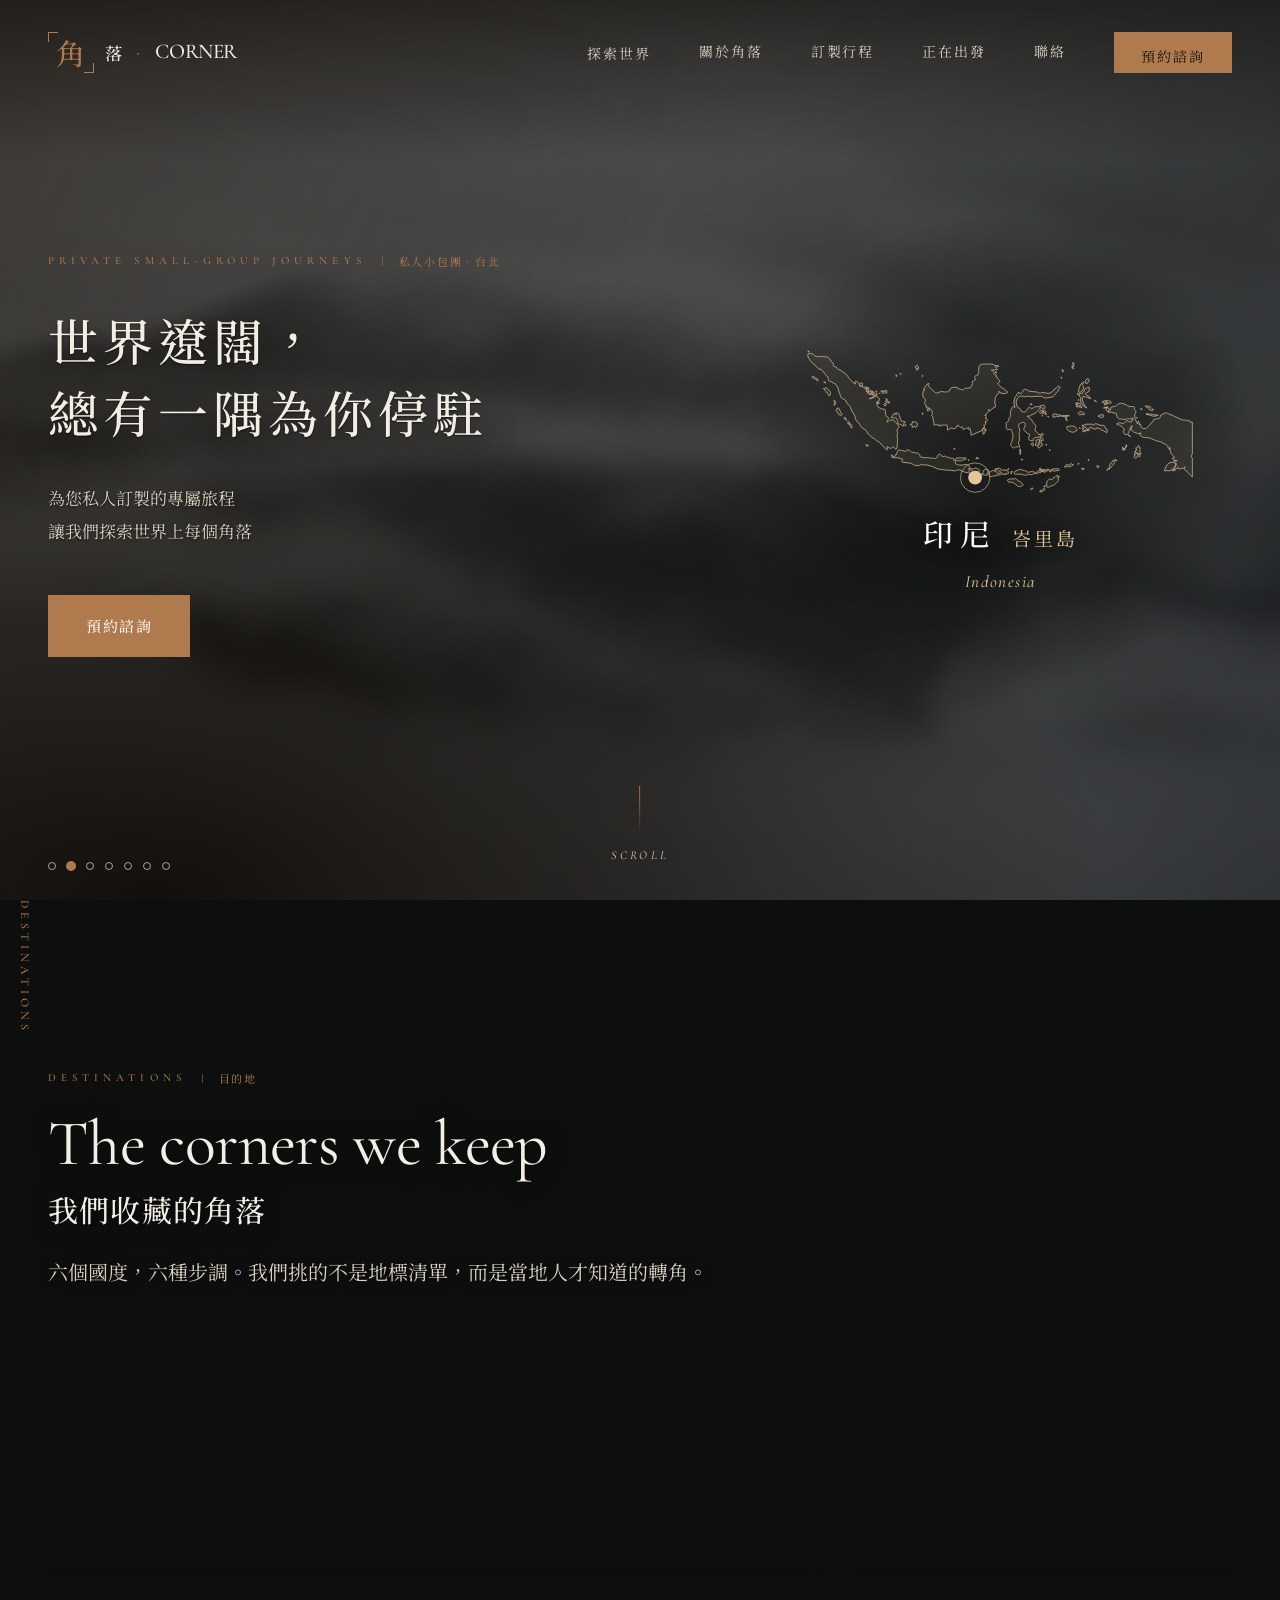
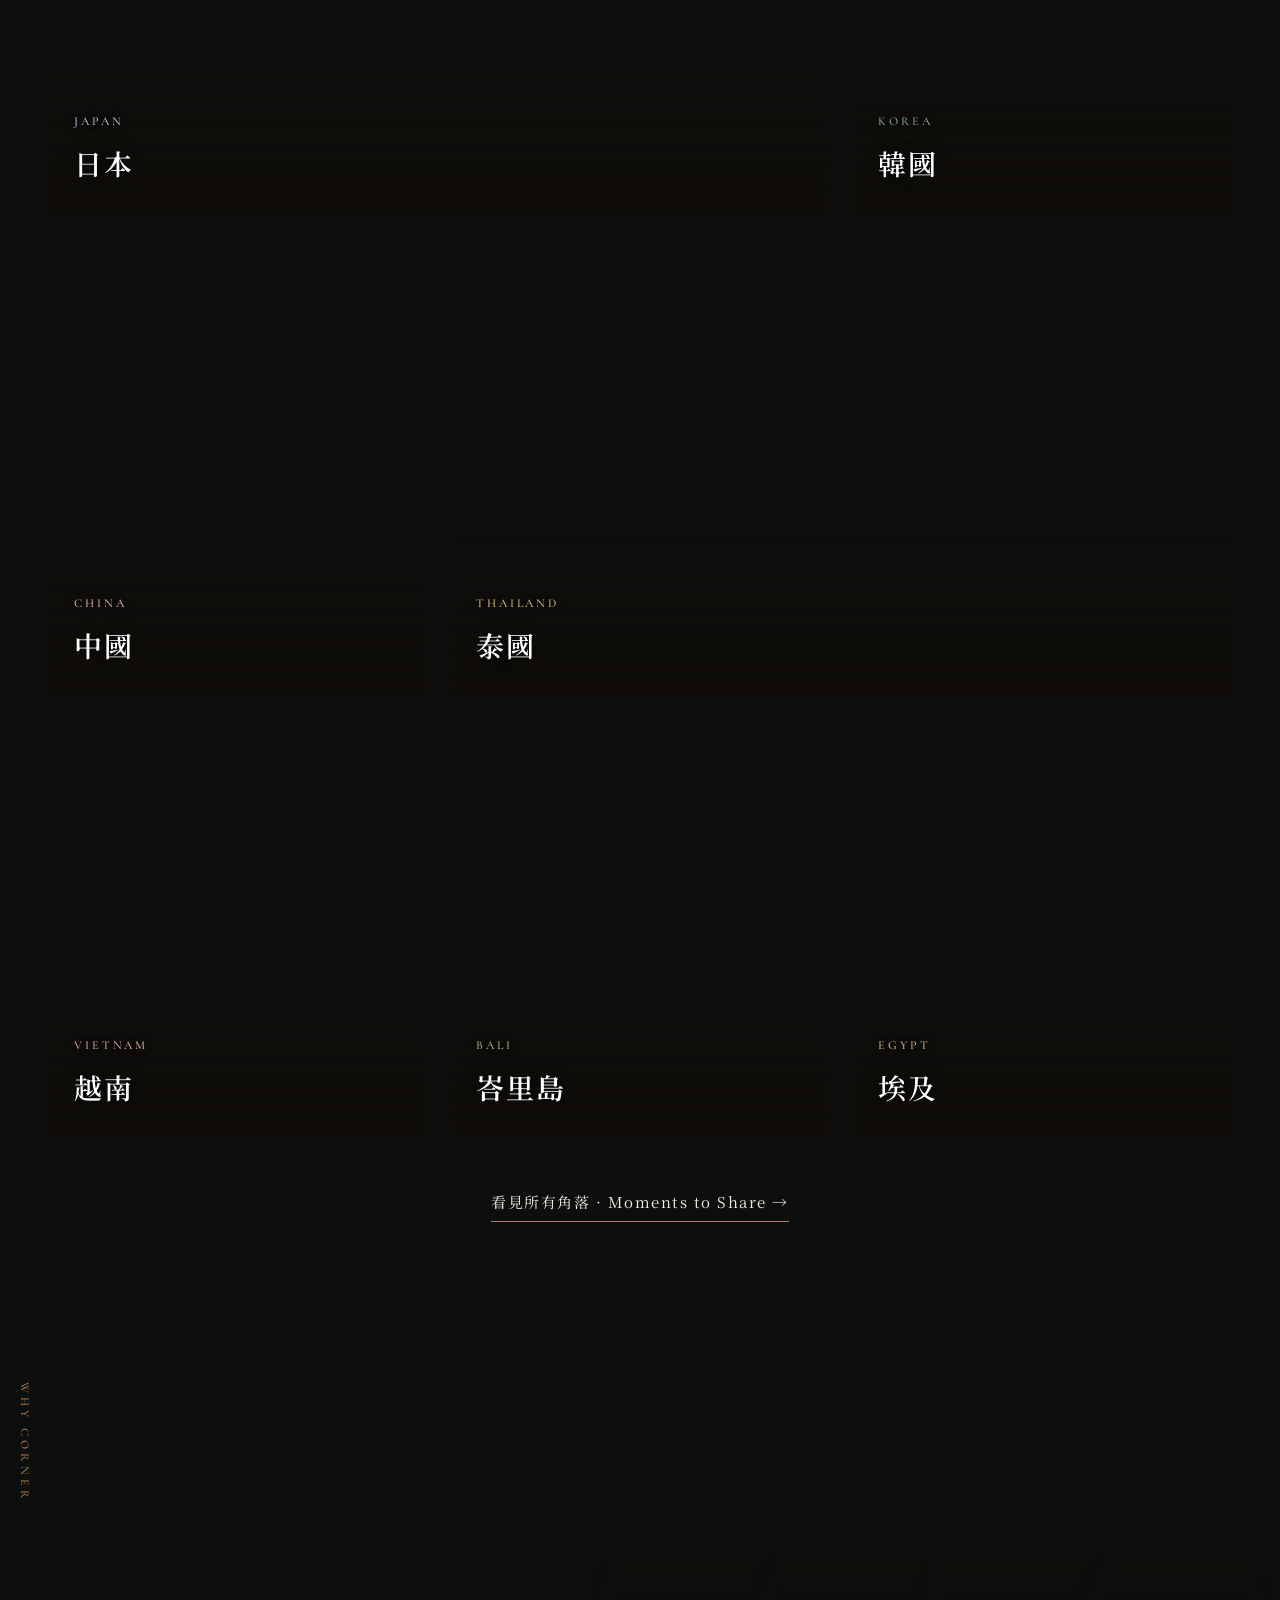
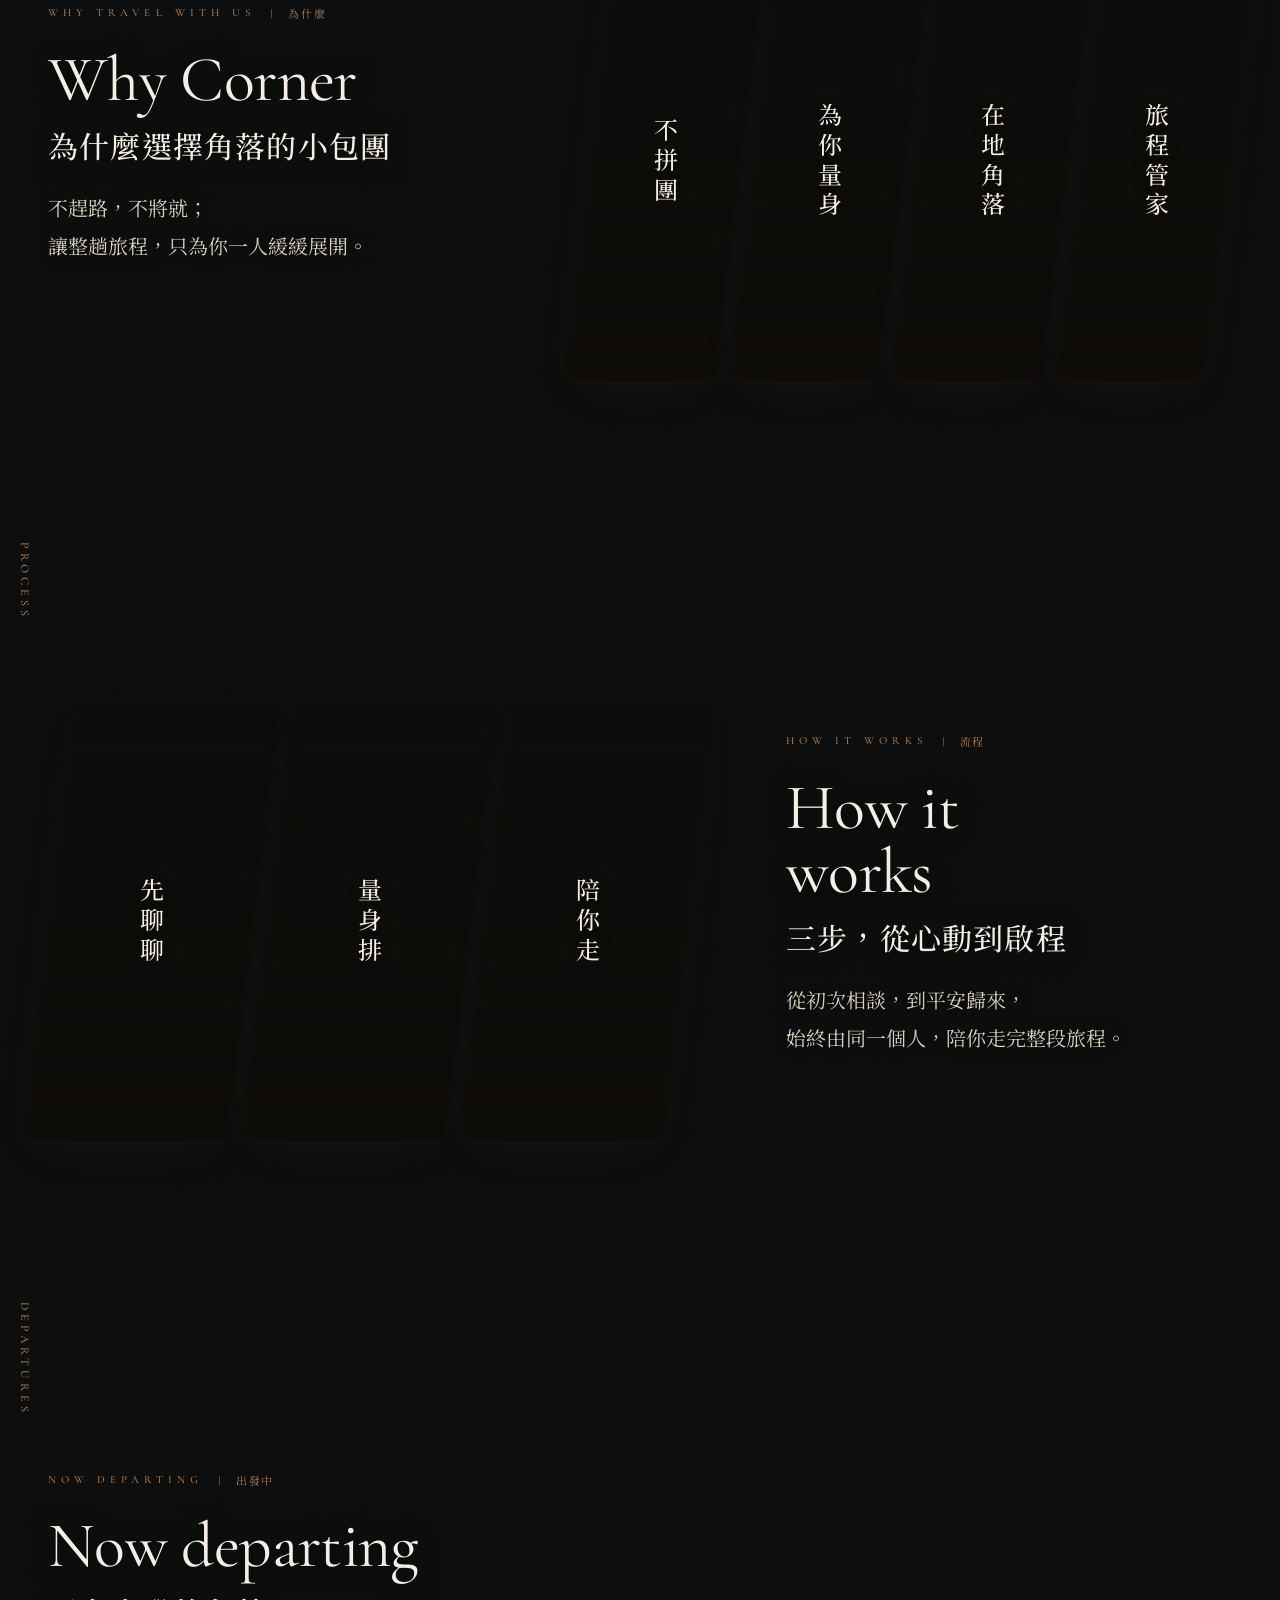
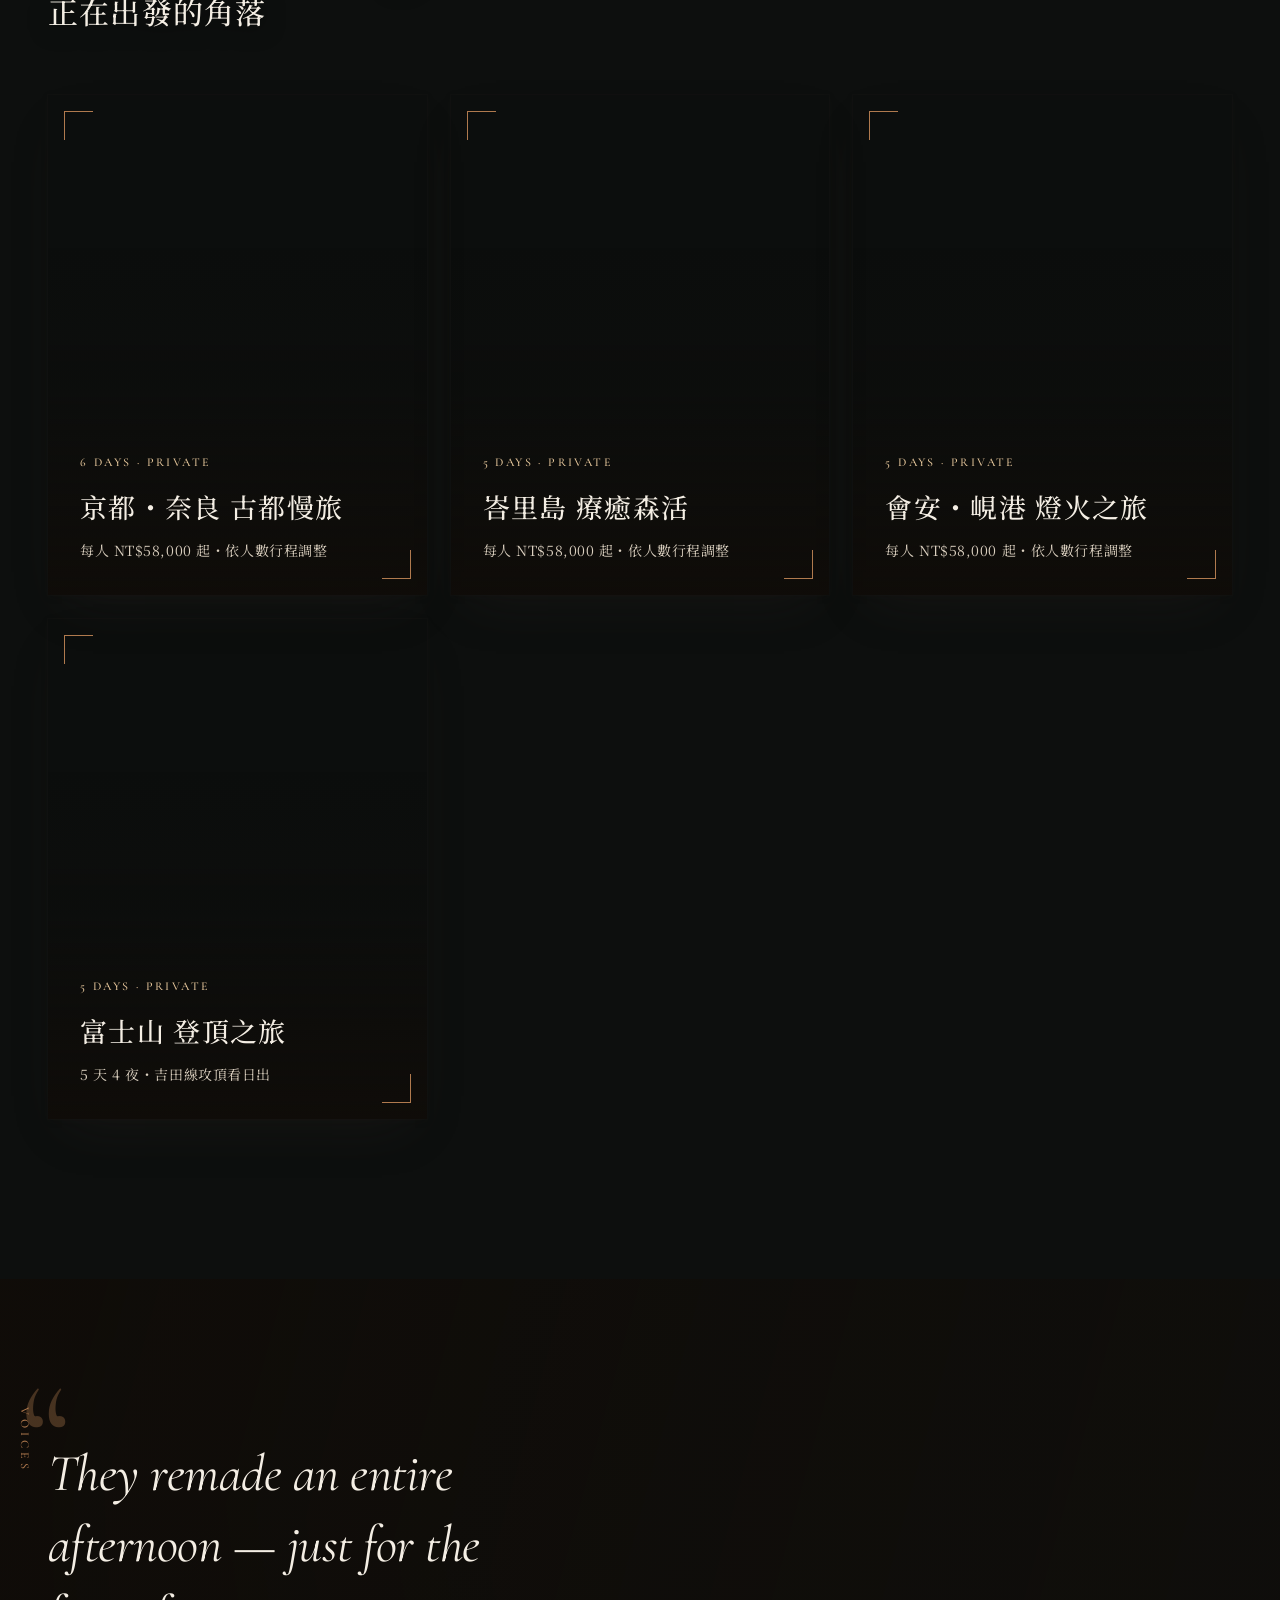
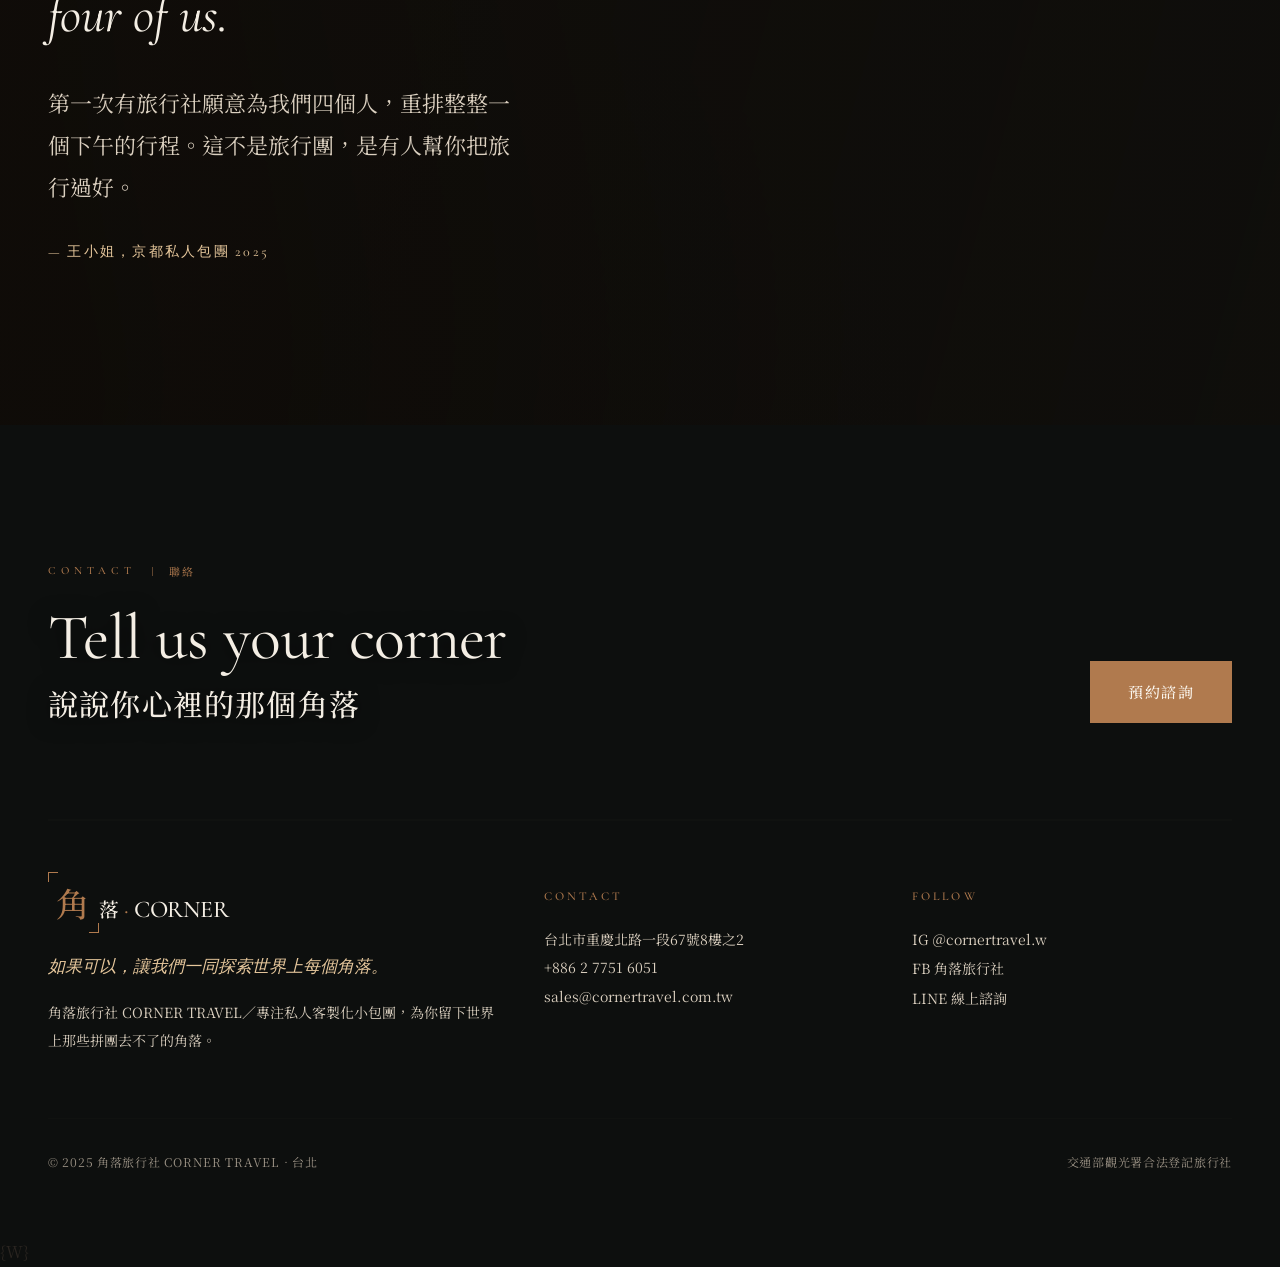
==== commit 0b18749a: "官網: 移除 gmail 信箱 + 接上 FB/IG/LINE 真連結 + 嵌入 ERP 聊天機器人 - 全站移除 cornertravelagency@gmail.com、聯絡信箱統一 sales@" ====
--- a/index.html
+++ b/index.html
@@ -83,7 +83,14 @@
   }
 
   /* ===== 收藏的角落：六國和紙對角切入（統一左上+右下；只用在這一段） ===== */
-  .land-grid{display:grid;grid-template-columns:repeat(3,1fr);gap:24px}
+  .land-grid{display:grid;grid-template-columns:repeat(6,1fr);gap:22px}
+  .land-card:nth-child(1){grid-column:span 4;height:460px}
+  .land-card:nth-child(2){grid-column:span 2;height:460px}
+  .land-card:nth-child(3){grid-column:span 2;height:460px}
+  .land-card:nth-child(4){grid-column:span 4;height:460px}
+  .land-card:nth-child(5){grid-column:span 2;height:420px}
+  .land-card:nth-child(6){grid-column:span 2;height:420px}
+  .land-card:nth-child(7){grid-column:span 2;height:420px}
   .land-card{position:relative;height:440px;overflow:hidden;display:block;cursor:pointer}
   .land-card>img{position:absolute;inset:0;width:100%;height:100%;object-fit:cover;filter:saturate(.94) contrast(1.03) brightness(.92) sepia(.03);will-change:transform}
   /* 右上小切角（hover 才出現，像之前紅色那塊；不蓋滿畫面） */
@@ -101,7 +108,7 @@
   .land-card:hover .lc-info .rv{max-height:80px;opacity:1;transform:none}
   .land-card .lc-info .sub{display:block;margin-top:8px;font-size:13px;letter-spacing:.05em;color:rgba(255,255,255,.9);text-shadow:0 1px 8px rgba(0,0,0,.7)}
   .land-card .lc-info .enter{display:block;margin-top:7px;font-size:12.5px;letter-spacing:.08em;color:#fff}
-  @media(max-width:980px){.land-grid{grid-template-columns:1fr 1fr}}
+  @media(max-width:980px){.land-grid{grid-template-columns:1fr 1fr}.land-card{grid-column:auto!important;height:400px!important}}
   @media(max-width:680px){.land-grid{grid-template-columns:1fr}.land-card{height:360px}.land-card .cut{opacity:1;transform:none}.land-card .lc-info .rv{max-height:80px;opacity:1;transform:none}}
   @media(prefers-reduced-motion:reduce){.land-card .cut{opacity:1;transform:none;transition:none}.land-card .lc-info .rv{max-height:80px;opacity:1;transform:none}}
 
@@ -227,6 +234,8 @@
   .nav-dd-menu a{display:block;padding:10px 24px;font-size:14px;letter-spacing:.12em;color:var(--paper-dim)!important;transition:background .25s,color .25s}
   .nav-dd-menu a::after{display:none!important}
   .nav-dd-menu a:hover{background:rgba(201,166,120,.14);color:var(--gold-bright)!important}
+
+  .cm-name .cm-city{margin-left:16px;font-family:"Noto Serif TC",serif;font-weight:400;font-size:19px;letter-spacing:.14em;color:var(--gold-bright)}
 </style>
 </head>
 <body>
@@ -238,6 +247,7 @@
   <pattern id="pat-thai" width="52" height="52" patternUnits="userSpaceOnUse"><g fill="none" stroke="#D8BE86" stroke-width="1.35" stroke-linecap="round"><path d="M26 52 C12 41 13 22 24 6 C25 4 27 4 28 6 C39 22 40 41 26 52 Z"/><path d="M26 41 C19 35 20 24 26 15 C32 24 33 35 26 41"/><path d="M26 41 C24 36 24 30 26 25 C28 30 28 36 26 41"/><path d="M0 52 C-9 41 -8 22 0 6 M0 6 C-3 14 -4 24 0 30 M0 30 C4 36 5 44 0 52"/><path d="M52 52 C61 41 60 22 52 6 M52 6 C55 14 56 24 52 30 M52 30 C48 36 47 44 52 52"/></g><g fill="#D8BE86"><circle cx="26" cy="22" r="1.8"/><circle cx="0" cy="22" r="1.6"/><circle cx="52" cy="22" r="1.6"/></g></pattern>
   <pattern id="pat-viet" width="52" height="52" patternUnits="userSpaceOnUse"><g fill="none" stroke="#E1A99A" stroke-width="1.35"><path d="M0 0 C9 1 13 9 11 17 C4 16 1 9 0 0 Z"/><path d="M0 0 C1 9 9 13 17 11 C16 4 9 1 0 0 Z"/><path d="M52 0 C43 1 39 9 41 17 C48 16 51 9 52 0 Z"/><path d="M52 0 C51 9 43 13 35 11 C36 4 43 1 52 0 Z"/><path d="M0 52 C9 51 13 43 11 35 C4 36 1 43 0 52 Z"/><path d="M0 52 C1 43 9 39 17 41 C16 48 9 51 0 52 Z"/><path d="M52 52 C43 51 39 43 41 35 C48 36 51 43 52 52 Z"/><path d="M52 52 C51 43 43 39 35 41 C36 48 43 51 52 52 Z"/><path d="M26 26 C20 19 21 11 26 6 C31 11 32 19 26 26 Z"/><path d="M26 26 C33 20 41 21 46 26 C41 31 33 32 26 26 Z"/><path d="M26 26 C32 33 31 41 26 46 C21 41 20 33 26 26 Z"/><path d="M26 26 C19 32 11 31 6 26 C11 21 19 20 26 26 Z"/><path d="M26 26 C30 22 35 20 38 17"/><path d="M26 26 C22 22 20 17 17 14"/><path d="M26 26 C22 30 17 32 14 35"/><path d="M26 26 C30 30 35 32 38 35"/><circle cx="26" cy="26" r="3.6"/></g><g fill="#E1A99A"><circle cx="26" cy="26" r="1.8"/><circle cx="0" cy="0" r="1.6"/><circle cx="52" cy="0" r="1.6"/><circle cx="0" cy="52" r="1.6"/><circle cx="52" cy="52" r="1.6"/></g></pattern>
   <pattern id="pat-bali" width="50" height="50" patternUnits="userSpaceOnUse"><g fill="none" stroke="#A6B888" stroke-width="1.35"><g transform="translate(25,25)"><g transform="rotate(0)"><path d="M0 0 C6.5 -3 7.5 -10 4.2 -15 C1.8 -18.5 -2.2 -18 -4.2 -13.5 C-5.8 -9 -4 -3.5 0 0 Z"/></g><g transform="rotate(72)"><path d="M0 0 C6.5 -3 7.5 -10 4.2 -15 C1.8 -18.5 -2.2 -18 -4.2 -13.5 C-5.8 -9 -4 -3.5 0 0 Z"/></g><g transform="rotate(144)"><path d="M0 0 C6.5 -3 7.5 -10 4.2 -15 C1.8 -18.5 -2.2 -18 -4.2 -13.5 C-5.8 -9 -4 -3.5 0 0 Z"/></g><g transform="rotate(216)"><path d="M0 0 C6.5 -3 7.5 -10 4.2 -15 C1.8 -18.5 -2.2 -18 -4.2 -13.5 C-5.8 -9 -4 -3.5 0 0 Z"/></g><g transform="rotate(288)"><path d="M0 0 C6.5 -3 7.5 -10 4.2 -15 C1.8 -18.5 -2.2 -18 -4.2 -13.5 C-5.8 -9 -4 -3.5 0 0 Z"/></g></g><g transform="translate(0,0)"><g transform="rotate(36)"><path d="M0 0 C6.5 -3 7.5 -10 4.2 -15 C1.8 -18.5 -2.2 -18 -4.2 -13.5 C-5.8 -9 -4 -3.5 0 0 Z"/></g><g transform="rotate(108)"><path d="M0 0 C6.5 -3 7.5 -10 4.2 -15 C1.8 -18.5 -2.2 -18 -4.2 -13.5 C-5.8 -9 -4 -3.5 0 0 Z"/></g><g transform="rotate(180)"><path d="M0 0 C6.5 -3 7.5 -10 4.2 -15 C1.8 -18.5 -2.2 -18 -4.2 -13.5 C-5.8 -9 -4 -3.5 0 0 Z"/></g><g transform="rotate(252)"><path d="M0 0 C6.5 -3 7.5 -10 4.2 -15 C1.8 -18.5 -2.2 -18 -4.2 -13.5 C-5.8 -9 -4 -3.5 0 0 Z"/></g><g transform="rotate(324)"><path d="M0 0 C6.5 -3 7.5 -10 4.2 -15 C1.8 -18.5 -2.2 -18 -4.2 -13.5 C-5.8 -9 -4 -3.5 0 0 Z"/></g></g><g transform="translate(50,0)"><g transform="rotate(36)"><path d="M0 0 C6.5 -3 7.5 -10 4.2 -15 C1.8 -18.5 -2.2 -18 -4.2 -13.5 C-5.8 -9 -4 -3.5 0 0 Z"/></g><g transform="rotate(108)"><path d="M0 0 C6.5 -3 7.5 -10 4.2 -15 C1.8 -18.5 -2.2 -18 -4.2 -13.5 C-5.8 -9 -4 -3.5 0 0 Z"/></g><g transform="rotate(180)"><path d="M0 0 C6.5 -3 7.5 -10 4.2 -15 C1.8 -18.5 -2.2 -18 -4.2 -13.5 C-5.8 -9 -4 -3.5 0 0 Z"/></g><g transform="rotate(252)"><path d="M0 0 C6.5 -3 7.5 -10 4.2 -15 C1.8 -18.5 -2.2 -18 -4.2 -13.5 C-5.8 -9 -4 -3.5 0 0 Z"/></g><g transform="rotate(324)"><path d="M0 0 C6.5 -3 7.5 -10 4.2 -15 C1.8 -18.5 -2.2 -18 -4.2 -13.5 C-5.8 -9 -4 -3.5 0 0 Z"/></g></g><g transform="translate(0,50)"><g transform="rotate(36)"><path d="M0 0 C6.5 -3 7.5 -10 4.2 -15 C1.8 -18.5 -2.2 -18 -4.2 -13.5 C-5.8 -9 -4 -3.5 0 0 Z"/></g><g transform="rotate(108)"><path d="M0 0 C6.5 -3 7.5 -10 4.2 -15 C1.8 -18.5 -2.2 -18 -4.2 -13.5 C-5.8 -9 -4 -3.5 0 0 Z"/></g><g transform="rotate(180)"><path d="M0 0 C6.5 -3 7.5 -10 4.2 -15 C1.8 -18.5 -2.2 -18 -4.2 -13.5 C-5.8 -9 -4 -3.5 0 0 Z"/></g><g transform="rotate(252)"><path d="M0 0 C6.5 -3 7.5 -10 4.2 -15 C1.8 -18.5 -2.2 -18 -4.2 -13.5 C-5.8 -9 -4 -3.5 0 0 Z"/></g><g transform="rotate(324)"><path d="M0 0 C6.5 -3 7.5 -10 4.2 -15 C1.8 -18.5 -2.2 -18 -4.2 -13.5 C-5.8 -9 -4 -3.5 0 0 Z"/></g></g><g transform="translate(50,50)"><g transform="rotate(36)"><path d="M0 0 C6.5 -3 7.5 -10 4.2 -15 C1.8 -18.5 -2.2 -18 -4.2 -13.5 C-5.8 -9 -4 -3.5 0 0 Z"/></g><g transform="rotate(108)"><path d="M0 0 C6.5 -3 7.5 -10 4.2 -15 C1.8 -18.5 -2.2 -18 -4.2 -13.5 C-5.8 -9 -4 -3.5 0 0 Z"/></g><g transform="rotate(180)"><path d="M0 0 C6.5 -3 7.5 -10 4.2 -15 C1.8 -18.5 -2.2 -18 -4.2 -13.5 C-5.8 -9 -4 -3.5 0 0 Z"/></g><g transform="rotate(252)"><path d="M0 0 C6.5 -3 7.5 -10 4.2 -15 C1.8 -18.5 -2.2 -18 -4.2 -13.5 C-5.8 -9 -4 -3.5 0 0 Z"/></g><g transform="rotate(324)"><path d="M0 0 C6.5 -3 7.5 -10 4.2 -15 C1.8 -18.5 -2.2 -18 -4.2 -13.5 C-5.8 -9 -4 -3.5 0 0 Z"/></g></g></g><g fill="#A6B888"><circle cx="25" cy="25" r="1.7"/><circle cx="0" cy="0" r="1.5"/><circle cx="50" cy="0" r="1.5"/><circle cx="0" cy="50" r="1.5"/><circle cx="50" cy="50" r="1.5"/><circle cx="25" cy="0" r="1.1"/><circle cx="0" cy="25" r="1.1"/><circle cx="50" cy="25" r="1.1"/><circle cx="25" cy="50" r="1.1"/></g></pattern>
+  <pattern id="pat-egypt" width="50" height="50" patternUnits="userSpaceOnUse"><g fill="none" stroke="#D9B98A" stroke-width="1.3" stroke-linecap="round" stroke-linejoin="round"><path d="M25 45 L25 27"/><path d="M25 27 C25 20 23 15 19 12 C21 17 22 22 23 28"/><path d="M25 27 C25 20 27 15 31 12 C29 17 28 22 27 28"/><path d="M25 28 C21 25 17 24 13 25 C17 27 21 30 24 31"/><path d="M25 28 C29 25 33 24 37 25 C33 27 29 30 26 31"/><path d="M25 45 C22 46 20 48 20 50 M25 45 C28 46 30 48 30 50"/><circle cx="0" cy="0" r="4.6"/><circle cx="50" cy="0" r="4.6"/><circle cx="0" cy="50" r="4.6"/><circle cx="50" cy="50" r="4.6"/></g><g fill="#D9B98A"><circle cx="25" cy="10" r="1.5"/><circle cx="0" cy="0" r="1.4"/><circle cx="50" cy="0" r="1.4"/><circle cx="0" cy="50" r="1.4"/><circle cx="50" cy="50" r="1.4"/></g></pattern>
 </defs></svg>
 
 <nav id="nav" class="over-hero">
@@ -252,6 +262,7 @@
         <a href="moments.html">泰國 · Thailand</a>
         <a href="moments.html">韓國 · Korea</a>
         <a href="moments.html">中國 · China</a>
+        <a href="moments.html">埃及 · Egypt</a>
       </div>
     </div>
     <a href="index.html#why">關於角落</a>
@@ -275,6 +286,7 @@
     <div class="hero-slide toned-photo"><img src="assets/photos/thailand-temple.jpg" alt="泰國寺廟"></div>
     <div class="hero-slide toned-photo"><img src="assets/photos/korea-hanok.jpg" alt="韓屋"></div>
     <div class="hero-slide toned-photo"><img src="assets/photos/china-scenic.jpg" alt="中國山水"></div>
+    <div class="hero-slide toned-photo"><img src="assets/photos/egypt-giza.jpg" alt="埃及金字塔"></div>
   </div>
   <div class="hero-scrim"></div>
   <div class="hero-inner wrap hero-seq" data-parallax-txt>
@@ -288,16 +300,17 @@
         <a class="btn-primary hero-cta-btn" href="#contact">預約諮詢</a>
       </div>
       <div class="hero-map">
-        <a class="cmap active" href="destination-vietnam.html" aria-label="越南·會安"><svg class="cm-svg" viewBox="755.5 389.9 32.5 55" aria-hidden="true"><path d="m 777.91975,401.4854 -0.132,0.027 -0.327,0.005 -0.286,0.273 -0.197,0.114 -0.309,0.095 -0.328,0.154 -0.095,0.271 -0.009,0.196 -0.053,0.219 -0.532,0.318 -0.148,-0.033 -0.103,-0.118 -0.157,0.024 -0.106,0.059 -0.126,-0.008 -0.141,0.072 -0.185,-0.022 -0.17,-0.101 -0.098,-0.026 -0.117,-10e-4 -0.022,0.119 0.174,0.461 0.045,0.212 -0.569,0.622 0.063,0.4 -0.154,0.307 -0.344,0.247 -0.645,0.636 -0.291,0.014 -0.219,0.144 -0.478,1.042 -0.005,0.357 -0.075,0.261 0.016,0.25 -0.209,0.492 -0.218,0.208 -0.048,0.268 0.309,0.551 0.035,0.097 0.18,0.296 0.087,0.211 0.138,0.211 0.497,0.547 0.222,0.167 0.267,0.113 0.484,0.492 0.244,0.313 -0.111,0.213 0.055,0.451 -0.345,-0.133 0.04,0.053 0.411,0.247 0.614,0.864 0.535,0.426 0.543,0.484 0.17,0.459 0.49,0.304 0.545,0.44 -0.023,0.099 0.147,0.118 0.366,0.233 0.223,0.247 0.086,0.234 0.135,0.038 0.153,-0.058 0.152,-0.022 0.108,0.018 0.164,0.257 0.229,0.229 0.11,0.211 0.09,-0.028 0.074,0.032 0.019,0.176 0.033,0.116 0.307,0.338 0.146,0.318 0.366,0.516 0.271,0.293 0.192,0.165 0.221,0.141 0.216,0.571 0.117,0.518 0.231,0.573 0.175,0.25 0.006,0.471 0.142,0.485 0.151,0.327 0.045,0.334 0.047,0.166 0.058,0.125 0.165,0.565 -0.043,0.263 -0.115,-0.257 0.015,0.758 0.101,0.401 -0.045,0.491 0.105,0.172 0.188,0.555 0.133,0.199 -0.012,0.677 0.07,0.342 -0.178,-0.204 -0.129,-0.232 -0.173,0.123 -0.155,0.181 0.241,0.728 -0.274,-0.069 0.024,0.978 0.114,0.228 0.008,0.109 -0.033,0.13 -0.076,-0.143 -0.016,-0.147 -0.043,0.033 0.002,0.076 -0.092,0.172 -0.027,0.213 0.099,0.182 0.017,0.138 -0.071,0.171 -0.114,0.181 -0.261,0.024 -0.06,0.354 -0.089,0.375 -0.466,0.06 -0.338,0.331 -0.418,0.123 -0.373,0.327 -0.411,0.303 -0.268,0.04 -0.229,0.065 -0.263,0.502 -0.438,0.058 -0.787,0.41 -0.265,0.198 -0.241,0.077 -0.345,0.171 -0.074,-0.061 -0.115,-0.147 -0.298,-0.076 -0.146,-0.165 -0.042,-0.212 -0.039,-0.083 -0.064,0.12 -0.05,0.504 -0.053,0.114 -0.127,0.05 -0.251,-0.143 -0.239,-0.291 -0.341,0.201 0.104,0.024 0.155,-0.016 0.12,0.05 0.102,0.194 -0.004,0.105 -0.053,0.123 -0.319,0.02 -0.426,-0.043 -0.078,0.016 0.389,0.189 0.355,0.109 0.157,0.119 0,0.099 -0.199,0.159 -0.154,0.195 -0.003,0.121 -0.003,0.135 -0.173,0.116 -0.107,-0.023 -0.304,-0.203 -0.877,-0.799 0.132,0.226 0.909,0.908 0.16,0.299 0.022,0.211 -0.094,0.106 -0.154,0.125 -0.298,0.009 -0.488,-0.337 -0.781,-0.81 -0.266,-0.11 0.79,0.926 0.13,0.225 0.133,0.259 -0.038,0.154 -0.068,0.145 -1.872,0.857 -0.28,0.369 -0.222,0.455 -0.368,0.253 -0.216,0.231 -0.624,0.13 -0.341,-0.041 0.354,-0.42 -0.219,-0.156 -0.011,-1.083 0.086,-1.189 0.163,-0.594 0.235,-0.148 0.296,-0.091 0.007,-0.125 -0.029,-0.143 -0.159,-0.203 -0.174,-0.094 -0.26,-0.041 -0.2,-0.249 -0.152,0.01 -0.236,0.083 -0.143,-0.107 -0.053,-0.167 -0.219,-0.208 -0.252,-0.202 0.114,-0.032 0.132,-0.116 0.142,-0.149 0.352,-0.021 0.353,0.007 0.099,-0.039 0.143,-0.158 0.231,-0.203 0.176,-0.113 0.042,-0.091 -0.07,-0.214 -0.039,-0.22 0.065,-0.069 0.319,0.039 0.351,0.103 0.085,0.046 0.201,-0.27 0.055,-0.033 0.132,0.001 0.348,-0.05 0.34,-0.071 0.161,0.012 0.156,0.181 0.119,0.178 0.062,0.014 0.177,-0.076 0.146,0.095 0.306,0.155 0.183,0.007 -0.091,-0.361 0.102,-0.257 -0.02,-0.07 -0.172,-0.118 -0.584,-0.472 -0.1,-0.141 0.014,-0.222 -0.02,-0.326 -0.052,-0.205 0.009,-0.12 0.036,-0.096 0.107,-0.038 0.104,-0.013 0.083,-0.084 0.14,-0.215 0.272,0.019 0.382,0.122 0.282,0.076 0.167,-0.015 0.037,-0.031 -0.005,-0.116 0.02,-0.494 -0.011,-0.105 0.241,-0.048 0.368,-0.011 0.194,-0.029 0.181,-0.208 0.466,-0.072 0.337,-0.281 0.304,-0.289 0.149,-0.077 0.189,-0.05 0.142,0.007 0.178,0.167 0.147,-0.101 0.17,-0.196 0.089,-0.192 0.049,-0.309 -0.033,-0.474 -0.09,-0.371 -0.085,-0.278 -0.017,-0.278 0.196,-0.559 0.169,-0.609 -0.032,-0.24 -0.184,-0.38 -0.187,-0.463 -0.204,-0.51 -0.077,-0.076 -0.055,-0.142 -0.031,-0.166 0.081,-0.521 0.012,-0.175 0.235,-0.238 0.126,-0.272 0.118,-0.301 -0.045,-0.159 -0.016,-0.324 0.03,-0.157 -0.056,-0.127 -0.068,-0.185 0.045,-0.12 0.165,-0.103 0.097,-0.177 0.124,-0.207 0.055,-0.189 -0.089,-0.158 -0.161,-0.237 -0.294,-0.214 -0.339,-0.274 -0.166,-0.169 -0.132,-0.172 -0.121,-0.2 -0.066,-0.16 0.064,-0.105 0.482,-0.241 0.088,-0.087 0.051,-0.134 -0.038,-0.131 -0.13,-0.071 -0.151,-0.048 -0.222,-0.152 -0.414,-0.417 -0.19,-0.093 -0.2,-0.12 -0.106,-0.126 -0.116,-0.346 -0.053,-0.031 -0.115,0.105 -0.146,0.109 -0.122,-0.019 -0.111,-0.098 -0.053,-0.132 -0.123,-0.181 -0.134,-0.147 -0.035,-0.496 -0.021,-0.162 -0.066,-0.226 -0.104,-0.081 -0.11,-0.06 -0.26,-0.412 -0.18,-0.213 -0.738,-0.58 -0.092,-0.093 -0.199,-0.239 -0.346,-0.339 -0.247,-0.273 -0.18,-0.283 -0.084,-0.246 -0.025,-0.192 -0.196,-0.275 -0.169,-0.226 -0.164,-0.073 -0.187,-0.031 -0.169,-0.134 -0.309,-0.304 -0.137,-0.195 -0.081,-0.132 0.004,-0.136 0.074,-0.226 0.09,-0.129 0.003,-0.101 -0.088,-0.082 -0.343,-0.146 -0.776,-0.221 -0.29,-0.169 -0.268,-0.216 -0.202,-0.147 -0.946,-0.625 -0.287,-0.104 -0.246,-0.111 -0.075,-0.108 0.013,-0.104 0.101,-0.077 0.268,-0.161 0.1,-0.184 -0.032,-0.241 -0.106,-0.244 0.052,-0.084 0.087,-0.01 0.18,-0.007 0.373,-0.014 0.804,0.222 0.116,-0.024 0.437,-0.403 0.164,-0.241 0.038,-0.201 0.086,-0.128 0.23,-0.21 0.003,-0.192 -0.113,-0.257 -0.115,-0.099 -0.099,-0.043 -0.319,0.034 -0.062,-0.058 -0.042,-0.191 -0.015,-0.117 -0.105,-0.137 -0.345,-0.117 -0.292,-0.033 -0.068,-0.049 0.112,-0.132 0.199,-0.13 0.151,-0.076 0.119,-0.135 0.022,-0.138 -0.148,-0.123 -0.193,-0.137 -0.313,-0.261 -0.434,-0.277 -0.264,-0.095 -0.138,0.013 -0.478,0.238 -0.257,0.155 -0.214,0.276 -0.223,0.059 -0.226,-0.122 -0.256,-0.125 -0.709,-0.182 -0.299,-0.152 -0.619,-0.93 -0.091,-0.189 0.059,-0.214 0.043,-0.307 0.062,-0.199 0.109,-0.19 0.03,-0.169 -0.027,-0.166 -0.089,-0.095 -0.117,-0.028 -0.087,-0.038 -0.082,-0.218 -0.05,0.028 -0.076,0.265 -0.091,0.095 -0.121,0.047 -0.094,-0.042 -0.06,-0.106 -0.026,-0.18 -0.062,-0.242 -0.076,-0.158 -0.267,-0.161 -0.126,-0.209 -0.396,-0.455 -0.332,-0.319 -0.155,-0.287 0.136,-0.107 0.171,-0.155 0.184,-0.242 0.206,-0.304 0.086,-0.186 0.061,-0.075 0.121,-0.055 0.13,0.03 0.228,0.123 0.344,0.157 0.307,0.186 0.124,0.187 0.171,0.179 0.131,0.054 0.066,-0.014 0.197,-0.135 0.17,-0.135 0.004,-0.153 0.156,-0.138 0.204,-0.227 0.097,-0.154 0.073,-0.016 0.083,0.045 0.322,0.476 0.062,0.029 0.091,-0.071 0.127,-0.372 0.14,-0.144 0.048,0.036 0.779,0.701 0.074,-0.005 0.084,-0.031 0.055,-0.108 0.061,-0.243 0.116,-0.26 0.25,-0.145 0.195,-0.028 0.072,0.124 0.169,0.171 0.205,0.024 0.436,-0.303 0.143,-0.048 0.152,0.005 0.155,-0.012 0.148,-0.116 0.156,-0.153 0.053,-0.302 0.033,-0.271 0.107,-0.11 0.128,-0.073 0.24,-0.103 0.542,-0.263 0.14,-0.125 0.103,-0.07 0.211,0.114 0.252,0.22 0.152,0.166 0.102,0.179 0.049,0.149 0.401,0.13 0.256,0.184 0.17,0.141 0.168,-0.006 0.168,-0.038 0.108,-0.113 0.189,-0.002 0.224,0.017 0.1,0.045 0.185,0.26 0.083,0.036 0.165,-0.018 0.317,-0.092 0.255,-0.044 0.23,0.104 0.438,0.289 -0.123,0.206 -0.098,0.222 -0.192,0.156 -0.142,0.039 -0.09,0.217 -0.04,0.32 0.049,0.163 0.11,0.052 0.122,0.108 0.05,0.143 0.017,0.316 -0.007,0.356 0.017,0.118 0.095,-0.022 0.09,-0.042 0.182,0.055 0.226,0.093 0.143,0.094 0.128,-0.012 0.1,0.092 0.037,0.176 0.118,0.123 0.328,0.231 0.263,0.02 0.222,0.305 0.23,-0.1 0.106,0.132 0.477,-0.046 0.332,-0.124 0.119,0.029 0.299,0.254 0.176,0.154 z m -1.038,0.872 -0.404,0.375 -0.155,-0.006 0.138,-0.424 0.066,-0.101 0.243,0.146 0.112,0.01 z m -0.229,0.868 -0.157,0.078 -0.186,-0.009 0.223,-0.146 0.113,-0.181 0.091,-0.063 -10e-4,0.158 -0.083,0.163 z m -1.841,0.331 -0.032,0.058 -0.143,-0.141 -0.095,-0.061 0.072,-0.19 0.168,0.208 0.03,0.126 z m 0.466,0.205 -0.116,0.012 -0.223,-0.242 0.12,-0.128 0.253,0.09 0.059,0.059 -0.002,0.052 -0.061,0.115 -0.03,0.042 z m 0.382,30.014 -0.235,0.171 -0.016,-0.144 0.204,-0.093 0.072,-0.073 0.052,0.001 -0.077,0.138 z m -8.71,0.018 0.053,0.141 -0.02,0.33 -0.109,0.323 0.032,0.141 -0.084,0.09 -0.187,-0.605 -0.235,-0.262 -0.052,-0.101 0.137,0.007 0.245,-0.166 0.118,-0.004 0.102,0.106 z m 7.166,4.829 -0.079,0.006 -0.06,-0.058 0.254,-0.185 -0.025,0.123 0.009,0.062 -0.099,0.052 z"/><g class="cm-pin" transform="translate(778.8,416.4)"><circle class="ring" r="1.10"/><circle class="dot" r="0.52"/><text class="lbl" text-anchor="end" dx="-1.36" dy="0" style="font-size:2.02px">會安</text></g></svg><span class="cm-name"><span class="cn">越南</span><span class="en">Vietnam</span></span></a>
-        <a class="cmap" href="moments.html" aria-label="峇里·峇里島"><svg class="cm-svg" viewBox="734.1 430.4 144.5 63.1" aria-hidden="true"><path d="m 819.94975,493.5214 -0.261,10e-4 -0.084,-0.03 -0.021,-0.25 0.077,-0.14 0.605,-0.18 0.236,-0.166 0.336,-0.345 0.208,-0.09 0.053,-0.039 0.036,0.007 0.033,0.263 0.084,0.156 0.015,0.082 -0.302,0.133 -0.27,0.306 -0.588,0.2 -0.157,0.092 z m -2.991,-0.905 -0.14,0.034 -0.301,-0.082 -0.061,-0.05 0.258,-0.137 0.198,-0.194 0.231,-0.017 0.137,0.04 -0.047,0.231 -0.275,0.175 z m 4.302,-0.816 -0.253,0.099 -10e-4,-0.208 0.195,-0.263 0.178,-0.089 0.099,0.105 0.009,0.048 -0.258,0.094 0.031,0.214 z m -9.552,-2.626 0.127,0.127 0.459,0.245 0.075,0.103 0.029,0.17 0.092,0.126 0.207,0.02 0.221,-0.026 0.169,0.081 0.146,0.127 0.216,0.247 0.19,0.273 0.236,0.153 0.135,0.228 -0.079,0.201 -0.299,0.278 -0.161,0.06 -0.221,0.022 -0.344,0.166 -0.126,-0.086 -0.39,-0.06 -0.311,-0.12 -0.261,-0.219 -0.15,-0.235 -0.19,-0.208 -0.331,-0.139 -0.594,-0.408 -0.367,-0.037 -0.15,0.03 -0.151,0.002 -0.778,-0.183 -0.121,-0.107 -0.095,-0.137 -0.087,-0.135 -0.053,-0.151 0.1,-0.134 0.104,-0.09 0.433,-0.158 0.31,-0.048 0.359,0.007 0.535,-0.049 0.507,0.079 0.156,-0.059 0.256,-0.164 0.089,0.057 0.108,0.151 z m 13.82,-0.907 0.103,0.031 0.356,-0.17 0.067,0.032 0.069,0.077 10e-4,0.227 -0.137,0.189 -0.346,0.015 -0.049,0.053 -0.004,0.115 0.027,0.112 0.08,0.09 0.103,0.158 0.097,0.368 -0.196,0.151 -0.099,0.284 -0.34,0.267 -0.374,0.437 -0.3,0.223 -0.263,0.264 -0.226,0.177 -0.283,0.06 -0.423,0.038 -0.575,0.316 -0.318,0.138 -0.31,0.01 -0.29,-0.103 -0.11,-0.116 0.026,-0.156 0.096,-0.134 0.117,-0.11 0.074,-0.142 -0.328,-0.18 -0.028,-0.137 0.13,-0.365 0.085,-0.375 0.122,-0.256 0.47,-0.457 0.281,-0.227 0.166,-0.088 0.046,0.096 0.105,0.116 0.071,0.019 0.054,-0.026 0.414,0.04 0.104,-0.04 0.158,-0.181 0.104,-0.101 0.07,-0.214 0.018,-0.136 0.368,-0.099 0.197,-0.109 0.175,-0.155 0.51,-0.264 0.091,-0.073 -0.02,0.251 0.064,0.06 z m -26.176,-0.801 -0.078,0.097 -0.228,-0.173 -0.058,-0.078 0.169,-0.112 0.059,-0.016 0.146,0.122 -0.01,0.16 z m 20.677,-0.633 -0.09,0.166 -0.161,-0.047 0.044,-0.16 0.082,-0.095 0.218,-0.138 0.222,-0.024 0.136,0.048 0.043,0.053 -0.346,0.054 -0.148,0.143 z m -9.86,0.552 -0.109,0.027 -0.11,-0.041 0.045,-0.251 -0.063,-0.171 0.114,-0.134 0.029,-0.237 0.046,-0.072 0.067,0.075 0.031,0.049 0.058,0.023 0.126,0.004 0.028,0.103 -0.005,0.097 -0.054,0.102 -0.15,0.109 -0.108,0.123 0.055,0.194 z m 10.814,-1.089 -0.057,0.124 -0.764,-0.008 0.021,-0.163 0.212,-0.178 0.071,-0.059 0.234,-0.052 0.334,0.094 -0.051,0.242 z m -18.737,0.73 -0.355,0.584 0.127,0.094 0.076,0.089 -0.588,0.121 -0.245,-0.064 -0.142,0.017 -0.597,-0.11 -0.427,-0.134 -0.049,-0.106 0.034,-0.127 0.126,0.043 0.329,0.02 0.126,-0.057 0.003,-0.376 -0.046,-0.491 0.445,-0.4 0.237,-0.162 0.272,-0.095 0.688,0.221 0.114,0.06 0.088,0.09 0.043,0.144 -0.259,0.639 z m 21.458,-0.801 -0.171,0.174 -0.116,0.303 -0.106,0.092 -0.227,0.057 -0.137,-0.304 -0.251,0.014 0.123,-0.268 0.118,-0.1 0.154,-0.002 0.076,0.108 0.041,0.023 0.362,-0.453 0.073,-0.005 0.061,0.02 0.049,0.057 -0.049,0.284 z m -1.016,-0.161 -0.396,0.077 -0.242,0.352 -0.192,-0.005 -0.105,0.156 -0.024,0.067 0.014,0.063 -0.021,0.06 -0.076,0.062 -0.18,-0.097 -0.154,0.124 -0.065,0.03 -0.227,-0.144 -0.215,0.009 -0.065,-0.022 0.267,-0.258 0.364,-0.241 0.06,-0.089 -0.143,-0.024 -0.085,-0.036 -0.011,-0.057 0.23,-0.038 0.159,-0.005 0.121,0.074 0.077,0 0.492,-0.284 0.195,0.064 0.142,0.073 0.08,0.089 z m 42.014,0.328 -0.139,0.037 -0.706,-0.085 -0.075,-0.116 -0.011,-0.06 0.161,-0.115 0.156,-0.195 0.242,-0.073 0.094,0 0.284,0.462 -0.006,0.145 z m -59.887,-0.06 -0.063,0.002 -0.122,-0.055 0.044,-0.117 -0.066,-0.191 0.023,-0.157 0.156,-0.089 0.333,-0.01 0.012,0.115 -0.317,0.502 z m 4.259,-0.363 -0.123,0.003 -0.025,-0.113 0.044,-0.118 0.118,-0.05 0.054,-0.003 0.085,0.107 0.019,0.056 -0.079,0.074 -0.093,0.044 z m 15.44,-0.276 0.067,0.171 0.217,-0.095 0.212,-0.024 0.482,0.018 0.354,0.038 0.209,0.071 0.02,0.343 -0.098,0.074 -1.831,0.259 -0.179,-0.083 -0.07,-0.082 0.197,-0.254 -0.091,-0.121 0.104,-0.197 0.219,-0.134 0.188,0.016 z m 9.116,-0.118 0.491,0.113 0.281,-0.012 0.058,0.101 -0.269,0.239 -0.569,-0.184 -0.097,-0.197 0.105,-0.06 z m -14.147,1.446 -0.396,0.1 -0.246,0.095 -0.235,0.126 -0.148,0.026 -0.269,0.01 -0.381,-0.023 -0.257,0.041 -0.717,0.326 -0.282,0.028 -0.244,0.08 -0.084,-0.127 -0.104,-0.094 -0.238,-0.023 -0.238,0.007 -0.242,0.288 -0.386,-0.061 -0.149,0.025 -0.145,0.061 -0.143,0.027 -0.15,-0.02 -0.563,-0.224 -0.646,-0.133 -0.648,0.052 -0.558,-0.123 -0.306,0.094 -0.288,0.134 -0.085,-0.141 -0.105,-0.124 -0.094,-0.186 -0.003,-0.211 0.031,-0.147 0.083,-0.135 0.052,-0.14 0.024,-0.15 0.122,0.071 0.127,-0.027 0.38,-0.163 0.371,-0.247 0.345,-0.09 0.199,-0.025 0.17,0.049 0.173,-0.018 0.177,-0.055 0.279,0.189 0.117,0.039 0.378,0.015 0.344,0.109 0.308,0.164 0.444,0.153 0.268,0.206 0.204,0.076 0.151,0.021 0.139,-0.028 0.176,-0.138 0.205,-0.057 0.178,0.002 0.325,-0.036 0.138,-0.033 0.153,-0.076 0.15,0.047 0.132,0.07 0.55,0.361 0.169,0.01 0.31,-0.078 0.093,-0.097 0.048,-0.149 0.085,-0.124 0.118,-0.107 0.134,-0.082 0.411,-0.139 0.281,-0.137 0.193,-0.232 -0.451,-0.102 0.095,-0.167 0.15,-0.094 0.199,0.035 0.173,0.13 0.077,0.499 -0.142,0.07 -0.09,0.076 -0.06,0.1 -0.256,0.183 0.101,0.229 -0.075,0.095 -0.106,0.044 z m 22.675,-0.827 -0.244,0.088 0.163,-0.223 0.524,-0.506 0.188,0.094 0.25,0.018 -0.373,0.229 -0.38,0.095 -0.128,0.205 z m -35.418,-0.002 0.141,0.111 0.128,-0.01 0.268,-0.17 0.161,-0.062 0.173,-0.002 0.167,0.028 0.165,0.121 0.06,0.197 0.062,0.061 0.097,-0.236 0.129,-0.071 0.145,-0.036 0.227,0.013 0.173,0.113 0.157,0.335 -0.005,0.293 0.057,0.11 0.108,0.08 0.08,0.113 -0.071,0.118 -0.071,0.057 -0.203,0.054 -0.098,-0.023 -0.091,-0.08 -0.101,-0.029 -0.23,0.027 -0.212,0.066 0.029,0.107 0.174,0.048 0.052,0.051 -0.011,0.069 -0.068,0.014 -0.226,-0.093 -0.152,0.019 -0.548,0.126 -0.145,-0.003 -0.082,-0.119 0.006,-0.31 -0.059,-0.082 -0.407,0.376 -0.123,0.092 -0.164,0.043 -0.171,-0.015 -0.588,0.228 -0.185,-0.032 -0.179,0 -0.628,0.247 -0.337,0.069 -0.173,0.005 -0.172,-0.021 -0.154,0.022 -0.138,0.1 -0.28,0.084 -0.289,-0.064 -0.244,-0.085 -0.232,-0.112 -0.058,-0.144 0.012,-0.172 0.098,-0.235 -0.066,-0.413 0.051,-0.188 0.095,-0.185 0.144,-0.068 0.188,-0.014 0.311,-0.166 0.284,-0.218 0.164,0.021 0.374,0.152 0.219,0.018 0.372,-0.024 0.153,0.093 0.061,0.214 0.083,0.078 0.109,0.055 0.264,0.362 0.245,-0.019 0.214,0.066 0.378,-0.219 0.286,0.006 0.081,-0.17 -0.171,-0.182 -0.206,-0.147 -0.111,-0.031 -0.121,0.009 -0.108,-0.023 -0.461,-0.33 -0.137,-0.178 -0.078,-0.209 0.047,-0.155 0.317,-0.137 0.148,-0.033 0.551,0.094 0.094,0.078 0.146,0.33 0.106,0.142 z m -7.843,-0.458 0.285,0.149 0.397,0.438 0.037,0.123 -0.12,0.116 -0.284,0.186 -0.635,0.287 -0.109,0.135 -0.134,0.265 -0.031,0.113 -0.045,0.062 -0.073,0.045 -0.138,0.039 -0.15,-0.056 0.136,-0.17 0.005,-0.203 -0.101,-0.19 -0.143,-0.159 -0.288,-0.216 -0.309,-0.191 -0.312,-0.098 -0.331,-0.044 -0.119,-0.093 -0.194,-0.238 -0.063,-0.13 -0.032,-0.136 0.021,-0.132 0.082,-0.008 0.324,0.031 0.598,0.155 0.296,0.013 0.168,-0.036 0.438,-0.306 0.104,0.005 0.419,0.135 0.301,0.109 z m 40.389,-0.565 -0.166,0.259 -0.187,-0.017 -0.341,-0.347 0.02,-0.242 0.028,-0.079 0.131,-0.024 0.441,0.07 0.086,0.196 -0.012,0.184 z m -8.527,-0.807 0.038,0.137 -0.005,0.06 -0.336,0.044 -0.324,0.152 -0.166,0.175 -0.13,0.227 -0.446,-0.092 -0.398,-0.015 -0.176,-0.08 -0.191,0.005 -0.248,0.07 -0.353,0.192 -0.078,0.015 0.028,-0.292 0.098,-0.18 0.371,-0.431 0.309,0.095 0.359,0.027 0.409,-0.084 0.291,-0.194 0.411,-0.102 0.328,0.254 0.209,0.017 z m 1.737,-0.126 -0.181,0.066 0.056,-0.208 -0.012,-0.168 0.293,0.051 -0.003,0.134 -0.028,0.052 -0.125,0.073 z m 31.196,1.831 -0.671,0.371 -0.88,-0.065 -0.312,-0.006 -0.517,0.09 -0.104,-0.072 0.098,-0.349 0.413,-0.929 0.491,-0.818 0.209,-0.212 0.291,-0.199 0.309,-0.16 0.697,-0.166 0.634,0.03 0.091,0.068 0.273,0.272 0.177,0.215 0.074,0.304 -0.27,0.523 -0.301,0.499 -0.488,0.392 -0.214,0.212 z m -20.234,-0.772 -0.046,0.032 -0.349,-0.036 -0.199,-0.001 0.026,-0.213 -0.103,-0.16 0.141,-0.235 0.003,-0.272 0.146,-0.037 0.021,-0.155 0.176,-0.411 0.104,-0.091 0.146,-0.036 0.174,-0.24 0.099,-0.07 0.103,-0.182 0.147,-0.084 -0.012,-0.156 0.083,-0.082 0.232,-0.064 0.161,0.077 0.099,0.159 -0.259,0.196 0.133,0.483 -0.188,0.527 -0.123,0.158 -0.23,0.136 -0.069,0.129 -0.271,0.26 -0.082,0.222 -0.012,0.094 -0.051,0.052 z m 1.842,-2.243 -0.035,0.139 -0.12,-0.074 -0.118,-0.162 -0.173,-0.023 -0.128,-0.043 -0.075,-0.076 0.481,-0.035 0.168,0.274 z m -49.308,-0.193 -0.042,0.112 -0.143,-0.028 -0.135,-0.185 0.065,-0.048 0.075,-0.02 0.098,0.021 0.082,0.148 z m 40.014,0.141 -0.126,0.071 -0.21,-0.147 -0.058,-0.061 0.133,-0.144 0.142,-0.041 0.086,0.063 0.042,0.063 -0.018,0.069 0.009,0.127 z m -22.16,-0.181 -0.286,0.016 -0.089,-0.025 -0.021,-0.274 0.314,0.118 0.102,0.008 -0.02,0.157 z m -19.448,-0.038 -0.054,0.041 -0.477,-0.023 -0.307,0.229 -0.213,0.07 -0.764,0 -0.091,-0.031 -0.068,0 -0.041,0.046 -0.243,-0.035 -0.776,-0.203 -0.106,-0.188 0.12,-0.201 0.279,-0.285 0.559,-0.056 2.547,-0.02 0.277,0.245 0.026,0.083 -0.555,0.167 -0.113,0.161 z m 4.301,-0.379 -0.229,0.048 -0.212,-0.099 0.006,-0.133 0.052,-0.124 0.317,-0.064 0.17,0.004 0.182,0.085 0.127,0.089 0.062,0.104 -0.343,0.005 -0.132,0.085 z m 54.157,-0.62 -0.047,0.043 -0.073,-0.091 -0.007,-0.057 0.097,-0.155 0.096,-0.09 0.107,-0.007 -0.027,0.127 -0.146,0.23 z m -82.571,-0.307 -0.175,0.062 -0.134,-0.055 -0.06,-0.079 0.198,-0.194 0.094,-0.046 0.099,-0.015 0.047,0.105 -0.069,0.222 z m 82.688,-0.255 -0.155,0.026 -0.076,-0.229 0.128,-0.059 0.139,0.14 -0.036,0.122 z m 0.29,-0.324 -0.068,0.023 10e-4,-0.138 0.077,-0.122 0.081,-0.07 0.096,-0.003 -0.187,0.31 z m -0.793,0.023 -0.046,0.198 -0.046,0.221 -0.257,0.248 -0.159,0.379 -0.093,0.095 -0.345,0.169 -0.307,-0.211 -0.089,-0.181 0.135,-0.836 0.132,0.028 0.086,-0.006 0.028,-0.055 -0.197,-0.094 -0.037,-0.48 0.01,-0.181 0.149,-0.041 0.186,0.141 0.234,0.251 0.273,0.198 0.343,0.157 z m -76.232,-1.219 0.283,0.32 0.247,0.171 0.292,0.093 0.307,0.009 0.302,0.041 0.352,0.122 0.361,0.056 0.168,-0.021 0.16,-0.063 0.113,-0.004 0.099,0.059 0.25,0.271 0.271,0.248 0.063,0.126 0.184,0.598 0.208,0.172 0.286,0.05 0.336,0 0.334,0.025 0.774,0.14 0.307,-0.02 0.272,-0.14 0.242,0.091 0.657,0.168 0.323,0.038 0.367,-0.048 0.368,-0.01 0.176,0.049 0.169,0.073 0.145,0.026 0.15,-10e-4 0.266,-0.14 0.176,-0.257 0.143,-0.324 0.111,-0.338 0.075,-0.145 0.102,-0.128 0.133,-0.083 0.142,-0.052 0.386,0.032 0.08,0.082 0.432,0.573 0.076,0.05 0.45,0.036 0.125,-0.019 0.274,-0.115 0.157,-0.01 0.289,0.142 0.125,0.121 0.14,0.089 0.708,0.091 0.273,0.246 0.139,0.033 0.492,-0.03 0.341,0.024 0.296,0.066 0.135,0.349 0.109,0.358 0.063,0.122 0.29,0.123 0.118,0.111 -0.031,0.357 0.032,0.34 0.615,0.296 0.658,0.17 0.7,0.016 0.701,-0.059 0.361,-0.073 0.452,-0.126 0.094,0.002 0.875,0.389 0.075,0.06 0.098,0.291 -0.003,0.307 -0.163,0.729 -0.011,0.2 0.016,0.2 0.174,0.435 0.093,0.125 0.317,0.229 0.013,0.12 -0.044,0.12 -0.35,-0.082 -0.213,-0.099 -0.123,-0.164 -0.176,-0.093 -0.329,0.034 -0.615,-0.164 -0.695,-0.254 -1.232,-0.539 -0.336,0.004 -0.322,0.069 -0.34,0.137 -0.354,0.098 -0.26,0.037 -0.261,-0.027 -0.658,-0.129 -0.663,-0.084 -1.699,-0.053 -0.48,-0.123 -0.795,-0.062 -0.632,-0.106 -0.626,-0.148 -1.596,-0.729 -0.522,-0.183 -1.603,-0.348 -0.247,-0.028 -0.581,0.026 -0.366,-0.102 -0.322,-0.002 -0.479,0.113 -0.147,0.081 -0.186,0.171 -0.326,-0.008 -0.323,-0.033 -0.851,-0.164 -0.317,-0.101 -0.305,-0.149 -0.274,-0.194 -0.144,-0.069 -0.735,-0.198 -0.6,-0.068 -1.234,-0.09 -0.27,-0.06 -0.225,-0.072 -0.123,-0.16 0.016,-0.204 0.088,-0.176 0.121,-0.177 0.079,-0.169 -0.902,-0.354 -0.712,-0.193 -0.308,-0.037 -0.309,0 -0.348,0.04 -0.344,-0.019 -0.162,-0.058 -0.165,-0.02 -0.166,0.042 -0.133,-0.016 -0.034,-0.161 0.085,-0.137 0.174,-0.155 0.1,-0.027 0.045,0.243 0.05,0.048 0.154,0.053 0.067,-0.015 0.272,-0.31 0.076,-0.153 0.132,-0.413 0.144,0.08 0.144,-0.049 0.083,-0.066 0.229,-0.955 0.19,-0.279 0.26,-0.231 0.13,-0.057 0.255,0.142 0.517,0.054 0.307,0.094 0.308,0.012 0.301,0.046 0.419,0.168 0.148,-0.018 0.15,-0.052 0.225,-0.183 0.098,-0.292 0.324,0.148 0.477,0.059 0.116,0.088 z m 46.805,-0.095 -0.025,0.134 -0.103,-0.154 -0.094,-0.076 0.01,-0.166 0.133,0.062 0.079,0.2 z m -9.887,0.911 -0.115,0.467 -0.054,-0.165 -0.021,-0.427 -0.071,-0.208 0.045,-0.239 -0.015,-0.613 0.087,-0.283 0.16,0.36 0.042,0.183 -0.058,0.925 z m -21.916,-1.367 -0.06,0.1 -0.27,-0.008 -0.045,-0.112 0.176,-0.204 0.116,-0.013 0.104,0.075 -0.021,0.162 z m 56.376,0.111 -0.171,0.27 -0.116,-0.095 -0.065,-0.001 -0.04,-0.159 0.04,-0.328 -0.144,-0.369 0.189,0.005 0.053,0.11 0.06,0.037 0.187,0.356 0.007,0.174 z m 5.444,-0.403 -0.022,0.108 -0.002,0.199 0.047,0.185 -0.12,0.188 0.112,0.281 0.017,0.14 -0.007,0.198 -0.031,0.089 -0.085,0.26 -0.085,0.093 -0.064,0.026 -0.065,0.079 -0.552,-0.085 -0.238,-0.181 -0.213,-0.195 -0.045,-0.082 -0.25,-0.228 -0.058,-0.077 -0.005,-0.122 0.202,-0.031 0.216,0.004 -0.01,-0.109 0.125,-0.386 -0.328,-0.248 -0.058,-0.104 0.117,-0.07 0.264,0.086 0.323,-0.435 0.095,-0.091 0.046,-0.242 0.181,-0.031 0.128,0.031 0.083,0.151 0.033,0.131 -0.035,0.118 0.155,0.061 0.129,0.289 z m -5.109,0.547 -0.229,0.241 0.215,-0.568 0.045,-0.288 0.2,-0.171 0.297,-0.87 0.066,0.02 0.097,0.085 -0.149,0.638 -0.417,0.448 -0.125,0.465 z m -85.764,-1.186 -0.229,0.014 -0.422,-0.344 -0.069,-0.106 0.119,-0.102 0.127,0.007 0.486,0.217 0.095,0.107 -0.107,0.207 z m 59.664,-0.58 -0.011,0.284 -0.112,-0.016 -0.092,-0.1 -0.025,-0.094 0.005,-0.076 0.05,-0.06 0.185,0.062 z m -4.444,0.466 -0.179,0.075 -0.337,-0.32 -0.143,-0.264 0.034,-0.149 0.101,-0.13 0.048,-0.033 -0.021,-0.136 0.133,-0.066 0.146,0.009 0.096,0.183 0.115,0.05 0.059,0.175 -0.052,0.606 z m 1.689,-0.472 -0.072,0.186 -0.155,0.145 -0.124,0.011 -0.13,-0.03 -0.229,-0.126 -0.059,0.133 -0.181,-0.006 -0.066,-0.172 0.129,-0.509 0.188,-0.19 -0.018,-0.2 -0.156,-0.425 0.097,-0.222 0.437,-0.168 0.381,-0.205 0.117,-0.042 0.106,0.158 0.057,0.724 -0.409,0.573 0.087,0.365 z m 1.501,-2.01 0.065,0.602 -0.021,0.158 -0.158,-0.231 -0.057,-0.046 -0.044,0.046 -0.056,0.025 -0.08,-0.002 -0.104,0.233 -0.01,0.22 -0.079,0.147 -0.041,0.491 0.026,0.132 0.122,-0.065 0.075,-0.017 0.276,0.189 0.146,0.138 -0.041,0.167 -0.187,0.168 -0.217,0.073 -0.162,-0.072 -0.048,0.034 -0.096,0.086 -0.072,0.114 0.021,0.117 -0.185,0.333 -0.107,0.094 -0.222,-0.102 -0.137,0.087 -0.11,-0.008 -0.169,-0.333 0.005,-0.156 0.156,-0.175 10e-4,-0.126 0.077,-0.141 0.172,-0.193 0.099,-0.146 0.003,-0.092 0.073,-0.35 0.028,-0.146 0.05,-0.155 0.078,-0.317 0.011,-0.596 0.263,-0.491 0.257,-0.134 0.102,-0.022 -0.016,0.131 0.313,0.331 z m 29.162,-0.853 0.144,0.149 -0.334,-0.117 -0.478,-0.245 -0.033,-0.164 0.402,0.248 0.299,0.129 z m -28.987,-0.372 -0.274,0.336 -0.191,-0.017 -0.229,-0.221 -0.066,-0.242 -0.006,-0.088 0.156,-0.137 0.525,0.046 0.099,0.122 -0.014,0.201 z m 14.932,-1.474 -0.479,0.146 0.103,-0.272 0.065,-0.072 0.237,0.074 0.074,0.124 z m -0.806,0.249 -0.072,0.102 -0.163,0.067 -0.136,-0.007 0.044,-0.098 -0.034,-0.057 -0.101,0.025 -0.165,0.079 -0.208,0.158 -0.122,-0.078 -0.026,-0.122 0.007,-0.056 0.249,-0.219 0.289,-0.038 0.407,-0.21 0.182,0.01 -0.043,0.133 -0.063,0.095 -0.038,0.1 -0.007,0.116 z m 1.254,-0.357 -0.006,0.118 -0.02,0.037 -0.153,-0.041 -0.109,0.002 -0.097,-0.213 0.027,-0.049 0.201,0.062 0.075,0.021 0.082,0.063 z m -34.515,-0.23 -0.103,0.481 -0.171,-0.273 0.192,-0.323 0.089,-0.065 -0.007,0.18 z m 31.383,-0.417 0.064,0.124 -0.275,-0.078 -0.122,-0.12 0.12,-0.075 0.067,-0.02 0.146,0.169 z m -31.721,1.545 -0.589,0.52 -0.098,-0.132 0.051,-0.529 -0.164,-0.329 0.011,-0.244 0.116,-0.432 0.151,-0.331 0.342,-0.221 0.085,-0.026 -0.021,0.401 0.068,0.151 0.024,0.129 -0.036,0.111 0.064,0.514 0.038,0.125 -0.083,0.162 0.041,0.131 z m 29.629,-2.179 0.462,0.218 0.104,0.142 0.083,0.169 0.091,0.093 0.108,0.076 0.18,0.147 0.047,0.224 -0.041,0.452 -0.209,0.04 -0.196,0.066 -0.404,0.262 -0.199,0.051 -0.213,0.018 -0.151,0.069 -0.151,0.027 -0.393,-0.145 -0.38,-0.17 -0.552,-0.295 -0.102,-0.072 -0.089,-0.158 -0.253,-0.284 -0.063,-0.182 -0.021,-0.518 0.066,-0.119 0.106,-0.063 0.369,0.12 0.243,-0.125 0.698,-0.106 0.711,0.011 0.149,0.052 z m 3.163,-0.423 -0.141,0.233 -0.247,-0.01 -0.043,-0.033 0.292,-0.146 0.139,-0.044 z m -59.221,0.192 -0.047,0.056 -0.155,-0.03 -0.113,-0.078 -0.07,-0.074 -0.018,-0.077 0.151,-0.095 0.319,0.098 -0.067,0.2 z m 1.647,-0.295 -0.113,0.072 -0.066,-0.069 -0.02,-0.077 0.048,-0.097 0.154,-0.009 0.071,0.029 -0.074,0.151 z m 62.532,-0.094 0.645,0.309 0.334,0.045 0.562,-0.04 0.212,0.03 0.536,0.395 0.156,0.271 0.045,0.234 0.083,0.222 0.132,0.056 0.155,0.021 0.202,0.32 0.04,0.104 -0.153,0.803 -0.631,-0.304 -0.609,-0.345 -0.263,-0.128 -0.702,-0.292 -0.107,-0.1 -0.079,-0.132 -0.306,-0.18 -0.61,-0.028 -0.229,0.005 -0.093,0.027 0.024,0.097 0.003,0.197 -0.151,0.054 -0.379,-0.124 -0.338,-0.045 -0.294,-0.122 -0.393,-0.064 -0.044,-0.061 0.034,-0.091 -0.018,-0.085 -0.091,-0.033 -0.177,0.016 -0.171,0.086 -0.142,0.097 -0.208,0.268 -0.106,0.103 -0.344,0.044 -0.143,-0.026 -0.131,-0.066 -0.391,-0.49 -0.132,-0.106 -0.147,-0.086 -0.136,-0.04 -0.141,0.075 -0.073,0.152 -0.033,0.181 -0.039,0.104 -0.169,0.29 -0.14,0.172 -0.05,-0.027 0.071,-0.276 0,-0.156 -0.086,-0.165 -0.055,-0.168 0.661,-0.803 0.239,-0.191 1.042,-0.066 0.619,0.041 0.338,-0.02 0.226,-0.059 0.187,0.028 0.047,0.158 0.117,0.117 0.163,-0.01 0.296,-0.124 0.257,-0.191 0.157,-0.083 0.16,-0.014 0.165,0.013 0.161,0.044 0.435,0.162 z m -82.313,0.885 0.112,0.407 -0.334,-0.277 0.007,-0.196 -0.046,-0.128 -0.202,-0.157 -0.156,-0.197 -0.07,-0.465 0.054,-0.097 0.132,-0.006 0.587,0.61 0.04,0.103 -0.013,0.218 -0.085,0.068 -0.026,0.117 z m 21.841,-0.517 -0.044,0.294 -0.068,0.111 -0.234,0.146 -0.08,0.089 -0.219,-0.014 -0.028,-0.154 -0.073,-0.104 -0.232,-0.12 -0.061,0.029 -0.042,0.179 -0.455,0.125 -0.127,0.011 0.063,-0.236 -0.118,-0.186 -0.009,-0.228 -0.022,-0.1 -0.057,-0.058 0.116,-0.159 -0.02,-0.177 0.123,-0.19 0.068,-0.461 0.481,-0.101 0.104,0.083 0.561,0.104 0.396,0.279 0.211,0.371 -0.234,0.467 z m -22.461,-0.717 -0.2,0.225 -0.33,-0.005 -0.065,-0.139 0.015,-0.336 -0.081,-0.11 0.003,-0.044 0.053,-0.191 0.067,-0.042 0.533,0.473 0.005,0.169 z m 95.898,-1.722 -0.082,0.042 -0.028,-0.121 0.044,-0.163 0.053,-0.026 0.061,0.008 0.079,0.059 -0.127,0.201 z m -96.911,0.612 0.014,0.074 -0.457,-0.245 -0.22,-0.068 -0.195,-0.268 0.061,-0.128 0.008,-0.18 0.029,-0.071 0.14,-0.026 0.182,0.131 0.136,0.319 0.227,0.297 0.075,0.165 z m 73.564,0.302 -0.048,0.051 -0.169,-0.151 -0.113,-0.426 -0.097,-0.113 -0.113,-0.405 0.029,-0.115 0.14,-0.17 0.112,0.002 0.083,0.101 -0.046,0.436 0.251,0.552 -0.029,0.238 z m -6.194,-1.383 0.05,0.112 -0.176,-0.003 -0.073,-0.211 0.018,-0.113 0.181,0.215 z m 6.107,-0.463 0.863,0.093 -0.122,0.101 -0.931,0.161 -0.33,-0.029 -1.01,0.095 -0.131,-0.006 -0.019,-0.156 -0.108,-0.109 0.161,-0.095 0.214,-0.022 0.56,0.036 0.853,-0.069 z m -8.06,0.075 -0.206,0.23 -0.022,-0.123 0.042,-0.112 0.058,-0.079 0.087,-0.039 0.041,0.123 z m 20.209,-0.351 0.034,0.166 0.167,0.153 -0.058,0.238 -0.066,0.036 0.035,0.108 0.072,0.083 -0.13,0.057 -0.095,-0.028 -0.153,0.077 -0.102,0.107 -0.321,0.045 -0.113,-0.099 -0.58,-0.117 -0.371,-0.256 -0.047,-0.077 0.719,-0.301 0.314,-0.08 0.264,0.005 0.332,-0.112 0.099,-0.005 z m -15.109,0.041 0.263,0.099 0.092,0 0.087,-0.116 0.054,-0.019 0.118,0.057 0.027,0.188 0.17,-0.026 0.132,0.064 0.042,0.045 -0.018,0.187 -0.503,0.033 -0.359,0.151 -0.483,-0.136 -0.548,0.233 -0.333,0.081 -0.289,-0.005 -0.247,-0.408 0.144,-0.478 0.104,-0.079 0.184,-0.042 0.508,-0.023 0.855,0.194 z m 29.481,-0.317 1.108,0.14 0.3,-0.018 0.633,0.054 0.528,0.186 0.923,0.034 0.275,0.056 0.213,0.128 -0.517,0.105 -0.243,0.099 -0.452,0.049 -0.378,-0.05 -0.275,0.059 -0.1,-0.096 -0.402,-0.098 -0.515,-0.201 -1.062,-0.233 -0.05,-0.146 0.014,-0.068 z m -74.431,0.078 -0.322,0.117 -0.097,-0.262 0.206,-0.078 0.224,0.068 -0.011,0.155 z m -8.16,0.139 0.097,0.192 0.132,0.173 0.097,0.187 0.133,0.897 0.44,0.771 1.271,0.303 -0.208,0.125 -0.106,0.112 -0.078,0.128 -0.187,0.535 0.018,0.114 0.11,0.181 0.026,0.197 -0.159,-10e-4 -0.179,-0.044 -0.143,-0.074 -0.133,-0.097 -0.144,-0.077 -0.156,-0.05 -0.258,-0.153 -0.349,-0.108 -0.356,-0.085 -0.173,-0.227 -0.082,-0.28 0.088,-0.418 -0.089,-0.116 -0.127,-0.102 -0.156,-0.301 -0.059,-0.352 -0.226,-0.136 -0.298,-0.083 -0.131,-0.067 -0.589,0.129 -0.142,-0.03 -0.125,-0.098 -0.321,-0.103 0.013,-0.195 0.149,-0.156 0.351,-0.157 0.165,-0.132 0.032,-0.174 -0.062,-0.127 0.024,-0.133 0.111,-0.129 0.131,-0.101 0.354,-0.134 0.154,0.233 0.076,0.195 0.094,0.141 0.15,-0.202 -0.096,-0.348 0.269,-0.078 0.264,-0.003 0.199,0.096 0.13,0.15 0.054,0.212 z m 49.259,0.097 -0.193,0.018 -0.129,-0.082 0.012,-0.409 0.117,-0.089 0.057,0.015 0.035,0.122 0.059,0.109 0.096,0.102 -0.054,0.214 z m 12.785,-0.122 -0.172,0.113 -0.086,0.031 -0.414,-0.076 -0.484,0.016 -0.504,0.105 -0.291,-0.089 -0.185,-0.145 0.009,-0.153 0.173,-0.379 0.379,-0.287 0.154,-0.052 0.271,0.078 0.455,0.22 0.358,0.258 0.325,0.201 0.012,0.159 z m -13.866,-1.364 0.062,0.174 -0.102,0.151 0.111,0.283 0.283,-0.377 0.27,-0.048 0.153,0.063 0.105,0.075 0.058,0.143 -0.1,0.307 -0.177,0.144 -0.229,0.023 -0.108,-0.179 -0.15,-0.017 -0.105,0.39 -0.047,0.06 -0.134,0.049 -0.119,-0.107 -0.021,-0.06 0.169,-0.177 -0.092,-0.525 -0.127,0.099 -0.339,0.477 -0.264,0.213 -0.09,-0.108 -0.134,-0.324 0.061,-0.416 0.213,-0.281 0.181,0.019 0.521,-0.088 0.151,0.037 z m -37.893,0.026 -0.56,0.285 -0.132,-0.015 -0.1,-0.101 0.062,-0.55 0.072,-0.164 0.39,-0.018 0.237,0.079 0.124,0.089 0.048,0.184 -0.027,0.111 -0.114,0.1 z m 70.879,-0.18 -0.135,0.051 -0.156,-0.056 -0.148,-0.214 0.053,-0.164 0.173,-0.113 0.145,0.113 0.045,0.144 0.11,0.01 -0.087,0.229 z m -100.477,1.846 -0.259,0.015 -0.554,-0.334 -0.131,-0.15 -0.032,-0.2 -0.531,-0.772 -0.071,-0.177 0.209,-0.634 0.541,-0.153 0.179,0.107 0.063,0.285 0.31,0.514 0.102,0.277 0.077,0.123 0.032,0.096 -0.027,0.066 0.224,0.326 0.16,0.191 0.012,0.309 -0.304,0.111 z m 89.352,-1.29 -0.099,0.078 -0.341,-0.073 -0.177,-0.172 -0.12,-0.231 -0.077,-0.19 -0.021,-0.151 -0.102,-0.185 0.014,-0.067 0.629,-0.195 0.119,0.071 0.263,0.006 0.114,0.141 -0.078,0.613 -0.124,0.355 z m -0.27,-1.5 -0.072,0.142 -0.133,0.096 -1.207,0.17 0.104,-0.102 0.051,-0.101 0.076,-0.052 0.119,0.014 0.06,-0.031 0.061,-0.012 0.067,0.013 0.117,-0.042 0.246,0.03 0.254,-0.024 -0.019,-0.136 0.276,0.035 z m 12.566,-0.352 0.597,0.109 0.218,-0.006 0.213,0.123 0.259,-0.058 0.146,0.04 0.491,0.423 0.242,0.28 0.358,0.241 0.26,0.082 -0.195,0.22 -0.396,0.116 -0.152,0.006 -0.303,-0.131 -0.245,0.024 -0.214,-0.164 -0.037,-0.254 -0.221,-0.572 -0.284,0.164 -0.342,-0.264 -0.093,-0.006 -0.021,0.044 -0.145,-0.089 -0.124,-0.178 -0.012,-0.15 z m -22.683,0.362 -0.032,0.057 -0.293,-0.073 -0.079,-0.04 0.147,-0.395 0.138,0.012 0.121,0.376 -0.002,0.063 z m 9.335,-0.703 -0.161,0.003 -0.291,-0.121 0.169,-0.105 0.107,-0.022 0.094,-0.063 0.052,-0.003 0.115,0.054 0.076,0.091 -0.161,0.166 z m -24.592,-0.34 0.119,0.124 -0.071,0.143 -0.097,-0.036 -0.255,0.002 -0.096,0.011 -0.115,0.084 -0.072,0.003 0.049,-0.132 0.216,-0.2 0.135,0.03 0.187,-0.029 z m 32.579,0.89 0.704,0.042 0.355,-0.028 0.349,0.036 0.142,0.071 0.243,0.215 -0.069,0.141 -0.042,0.292 0.124,0.28 0.202,0.281 0.166,0.3 0.034,0.146 -0.063,0.31 -0.057,0.153 -0.201,0.256 -0.11,0.279 0.071,0.344 0.039,0.347 -0.007,0.318 0.036,0.313 0.109,0.318 0.47,0.87 0.274,0.59 0.088,-0.33 -0.022,-0.366 0.098,-0.132 0.137,-0.07 0.171,0.073 0.048,0.148 0.013,0.324 0.148,0.636 0.19,0.029 0.206,-0.097 0.034,0.194 -0.008,0.36 0.096,0.286 0.085,0.112 0.338,0.232 0.153,0.043 0.447,0.056 0.337,0.018 0.323,-0.083 0.208,-0.213 0.188,-0.231 0.649,-0.532 0.188,-0.255 0.181,-0.39 0.063,-0.083 0.646,-0.422 0.074,-0.15 0.092,-0.29 0.141,-0.28 0.105,-0.145 0.624,-0.137 0.647,-0.074 0.643,-0.258 0.277,-0.222 0.014,-0.146 -0.141,-0.256 -0.006,-0.113 0.148,-0.108 0.573,-0.325 0.662,-0.334 0.532,-0.23 0.294,0.002 0.271,0.203 0.289,0.166 1.513,0.488 0.242,0.152 0.211,0.202 0.303,0.14 0.338,0.067 0.307,0.131 0.291,0.168 0.644,0.314 0.864,0.381 0.221,0.022 0.804,-0.018 0.139,0.072 0.132,0.102 0.122,0.023 0.921,0.071 0.141,0.073 0.134,0.101 0.075,0.276 0.635,0.007 0,0.541 0,0.567 10e-4,0.567 0,0.568 0,0.568 10e-4,0.568 0,0.568 0,0.568 0,0.568 0,0.568 10e-4,0.569 0,0.569 0,0.569 0,0.569 0,0.569 0.001,0.57 0,0.57 0,0.57 0,0.243 -0.087,0.298 -0.194,0.446 -0.034,0.361 0.16,0.281 0.156,0.183 0,0.47 0,0.571 10e-4,0.572 0,0.572 0,0.572 0,0.572 0,0.573 10e-4,0.573 0,0.573 0,0.573 0,0.574 10e-4,0.037 -0.146,-0.095 -0.387,-0.314 -0.351,-0.358 -0.227,-0.334 -0.256,-0.304 -1.09,-0.901 -0.276,-0.296 -0.056,-0.082 0.026,-0.077 0.126,-0.156 0.223,-0.451 -0.233,0.279 -0.277,0.221 -0.404,0.014 -0.396,0.054 -0.367,0.133 -0.373,0.046 -0.187,-0.065 -0.112,-0.166 -0.059,-0.17 -0.026,-0.181 -0.157,0.292 -0.308,0.16 -0.421,0.337 -0.12,-0.07 -0.072,-0.128 -0.024,-0.133 0.081,-0.142 0.058,-0.15 0.085,-0.361 0.188,-0.213 0.12,-0.411 0.078,-0.146 0.04,-0.146 -0.109,-0.166 -0.185,-0.056 -0.127,-0.101 -0.146,-0.279 -0.092,-0.094 -0.167,-0.115 -0.128,-0.133 0.142,-0.101 0.187,-0.041 0.153,0.006 0.276,0.063 0.125,0.003 0.321,-0.103 -0.181,0.032 -0.179,-0.004 -0.57,-0.18 -0.353,-0.187 -0.333,-0.375 -0.004,-0.072 0.235,-0.068 0.507,-0.079 -0.157,-0.191 -0.229,-0.167 -0.08,-0.296 -0.156,-0.183 -0.338,-0.299 -0.233,-0.31 -0.197,-0.63 -0.202,-0.476 0.05,-0.172 0.17,-0.123 -0.258,-0.014 -0.233,-0.088 0.124,-0.231 0.27,-0.137 -0.246,0.035 -0.24,0.067 -0.109,0.013 -0.113,-0.021 -0.06,-0.093 -0.008,-0.132 0.035,-0.233 -0.041,-0.226 -0.213,-0.105 -0.177,-0.161 -0.1,-0.06 -0.13,0.004 -0.127,-0.108 -0.102,-0.156 -1.27,-0.677 -0.075,-0.193 -0.118,0.084 -0.117,0.042 -0.146,-0.111 -0.153,-0.074 -0.167,0.012 -0.154,-0.06 -0.162,-0.034 -0.169,-0.005 -0.667,-0.208 -0.632,-0.329 -0.515,-0.142 -0.317,-0.185 -0.33,-0.15 -0.738,-0.146 -0.748,-0.099 -0.271,-0.003 -0.227,0.032 -0.218,-0.007 -1.238,-0.714 -0.209,-0.325 0.02,-0.19 0.056,-0.157 0.505,-0.045 -0.355,-0.046 -0.146,0.021 -0.293,0.129 -0.158,0.009 -0.224,-0.086 -0.214,-0.108 -0.351,0.1 -0.179,-0.164 -0.062,-0.173 -0.094,-0.079 -0.132,0.008 -0.178,0.063 -0.177,-0.011 -0.114,-0.119 -0.082,-0.155 -0.121,-0.111 -0.146,-0.085 -0.24,-0.201 -0.125,-0.275 0.015,-0.475 0.038,-0.17 0.237,-0.277 0.168,-0.263 -0.208,-0.029 -0.188,0.121 -0.079,0.124 -0.032,0.15 -0.021,0.499 -0.151,0.145 -0.228,-0.012 0.067,0.292 -0.093,0.277 -0.265,0.326 -0.021,0.148 0.042,0.161 -0.06,0.158 -0.428,0.456 -0.143,0.022 -0.316,-0.003 -0.327,0.072 -0.152,-0.106 -0.124,-0.138 -0.093,-0.164 -0.13,-0.337 -0.104,-0.348 0.325,-0.426 -0.112,-0.385 -0.22,-0.331 -0.556,-0.458 -0.576,-0.435 -0.262,-0.088 -0.429,-0.039 -0.136,-0.042 -0.133,-0.163 -0.099,-0.188 0.269,-0.081 0.459,-0.221 0.261,0.011 0.708,0.12 0.217,0.109 0.202,0.064 0.483,-0.365 0.383,-0.477 0.239,-0.104 0.203,-0.035 0.207,0.046 0.411,0.166 0.323,0.078 0.23,0.015 0.12,0.149 0.136,0.067 0.031,-0.225 0.118,-0.26 0.229,-0.081 0.121,-0.019 0.076,-0.067 -0.017,-0.241 -0.303,-0.03 0.165,-0.207 0.147,-0.101 0.051,-0.101 0.003,-0.126 -0.593,0.243 -0.625,0.102 -0.369,-0.028 -0.368,-0.003 -0.736,0.162 -0.279,-0.006 -0.651,-0.066 -0.36,-0.079 -0.278,0.061 -0.269,0.005 -0.281,-0.186 -0.239,-0.232 -0.119,-0.165 -0.158,-0.12 -0.07,-0.161 -0.175,-0.606 -0.016,-0.434 -0.283,-0.008 -0.275,-0.043 -1.229,-0.412 -0.148,0.101 -0.173,0.052 -0.173,0.019 -0.171,-0.021 -0.171,-0.064 0.015,-0.114 0.126,-0.278 0.125,-0.103 0.172,-0.08 0.109,-0.148 0.178,-0.443 0.014,-0.151 -0.02,-0.154 0.015,-0.117 0.11,-0.061 0.463,-0.144 0.962,-0.218 0.243,-0.13 0.201,-0.208 0.234,-0.126 0.107,-0.128 0.124,-0.103 0.744,-0.275 0.321,-0.022 0.328,0.032 0.649,0.163 0.619,0.263 0.537,0.346 0.576,0.248 z m -81.384,-1.091 0.263,0.271 0.063,0.097 -0.13,0.15 -0.104,0.212 -0.06,0.045 -0.201,-0.081 -0.142,0.208 -0.094,-0.333 -0.204,-0.211 0.127,-0.216 0.046,-0.016 0.062,0.007 0.064,0.057 0.31,-0.19 z m 64.81,-0.044 0.324,0.417 -0.218,0.395 0.15,0.221 0.409,0.014 0.094,0.083 0.072,0.1 0.047,0.136 -0.106,0.109 -0.228,0.1 -0.263,-0.144 -0.069,-0.134 -0.054,-0.05 -0.354,0.102 -0.099,0.01 -0.068,-0.187 0.085,-0.268 -0.247,-0.121 -0.227,-0.277 -0.008,-0.111 0.091,-0.193 -0.012,-0.154 0.129,-0.012 0.236,0.208 0.102,-0.196 0.101,-0.082 0.113,0.034 z m -0.89,0.491 -0.176,0.072 -0.191,-10e-4 -0.042,-0.297 0.063,-0.377 0.178,-0.064 0.281,0.08 -0.104,0.095 0.077,0.202 -0.086,0.29 z m -65.99,-0.41 -0.365,0.097 -0.407,-0.07 0.05,-0.167 0.196,-0.195 0.174,0.008 0.317,0.128 0.112,0.115 -0.077,0.084 z m 75.99,-0.959 0.486,0.119 0.11,-0.019 0.705,0.306 0.111,0.152 -0.039,0.103 0.104,0.138 -0.23,0.21 -0.111,0.023 -0.112,-0.079 -0.225,-0.044 -0.26,0.086 -0.165,-0.065 -0.14,-0.192 -0.248,-0.117 -0.351,-0.406 -0.172,0.015 0.045,0.159 0.149,0.105 0.196,0.309 0.113,0.03 0.116,-0.011 0.157,0.129 -0.008,0.199 -0.41,0.078 -0.142,-0.146 -0.031,-0.265 -0.23,0.089 -0.089,0.092 -0.067,0.013 -0.153,-0.276 -0.438,-0.015 -0.291,-0.146 0.144,-0.153 0.021,-0.148 0.189,-0.08 0.191,0.071 0.193,-0.107 0.137,0.027 0.101,-0.068 0.388,-0.043 0.256,-0.073 z m -90.801,1.467 -0.167,0.129 -0.253,-0.125 0.085,-0.179 0.041,-0.247 0.152,-0.196 0.051,-0.23 -0.292,-0.629 0.145,-0.021 0.115,0.068 0.193,0.418 0.168,0.251 -0.067,0.34 -0.171,0.421 z m 17.736,-0.988 0.081,0.046 0.1,-0.145 0.185,0.198 0.114,0.099 0.156,0.099 -0.153,0.004 -0.063,0.091 -0.04,0.018 -0.595,-0.319 -0.381,0.103 -0.261,-0.093 -0.074,-0.064 0.14,-0.175 0.129,-0.401 0.261,0.101 0.063,0.124 -0.016,0.037 0.171,0.075 0.183,0.202 z m 69.517,0.031 -0.122,0.008 -0.102,-0.163 -0.278,-0.181 -0.172,-0.312 0.654,0.515 0.02,0.133 z m -5.881,-0.505 -0.014,0.086 -0.087,-0.12 -0.059,-0.029 0.063,-0.3 0.033,-0.051 0.051,0.205 0.013,0.209 z m -63.887,-0.183 0.024,0.069 -0.132,-0.078 -0.08,-0.047 -0.054,-0.043 -0.292,-0.381 0.125,0.024 0.325,0.335 0.084,0.121 z m -3.943,-1.344 -0.315,0.016 -0.092,-0.036 0.039,-0.262 0.096,-0.158 0.143,0.003 0.159,0.236 -0.03,0.201 z m 67.736,-0.28 -0.101,0.031 -0.029,-0.011 -0.03,-0.112 0.056,-0.19 0.118,-0.002 0.05,0.031 0.01,0.14 -0.074,0.113 z m -0.133,-0.416 -0.096,0.092 -0.091,-0.031 -0.055,-0.118 0.018,-0.085 0.076,-0.055 0.095,0.041 0.053,0.156 z m -67.138,0.354 -0.058,0.038 -0.239,-0.354 0.06,-0.204 0.058,-0.052 0.132,0.125 0.104,0.13 0.076,0.155 -0.133,0.162 z m 1.063,-0.38 0.015,0.08 -0.257,-0.161 -0.007,-0.117 0.033,-0.054 0.153,0.125 0.063,0.127 z m 1.152,-0.093 -0.176,0.082 -0.221,-0.255 0.008,-0.059 0.021,-0.045 0.041,-0.029 0.134,0.132 0.159,0.047 0.034,0.127 z m -3.401,0.244 -0.053,0.107 -0.104,-0.079 -0.548,-0.12 -0.185,-0.013 -0.474,-0.132 -0.144,-0.07 -0.103,-0.092 0.035,-0.169 0.07,-0.102 0.042,-0.284 0.12,-0.116 0.235,0.211 0.261,0.182 0.151,0.083 0.461,0.186 0.163,0.093 0.073,0.315 z m 1.112,-0.841 0.017,0.153 -0.187,-0.037 -0.135,-0.18 0.111,-0.128 0.07,-0.046 0.07,0.17 0.054,0.068 z m -0.723,0.497 -0.082,0.08 -0.142,-0.019 -0.149,-0.094 -0.194,-0.169 -0.218,-0.151 -0.276,-0.095 -0.173,-0.029 -0.069,-0.035 0.066,-0.293 0.182,-0.018 0.588,0.272 0.19,0.148 0.277,0.403 z m 2.41,-0.866 0.178,0.122 0.146,-0.08 -0.006,0.104 -0.029,0.1 -0.172,0.287 -0.288,-0.066 -0.066,-0.093 -0.021,-0.069 0.042,-0.043 0.023,-0.141 0.124,0 0.069,-0.121 z m 1.573,-0.099 0.017,0.209 0.16,0.102 0.041,0.154 -0.028,0.247 -0.15,0.285 -0.067,0.075 -0.199,-0.058 -0.066,-0.095 -0.026,-0.074 0.028,-0.053 -0.147,-0.067 0.095,-0.109 -0.065,-0.153 -0.407,0.096 -0.118,0.003 -0.021,-0.174 0.017,-0.07 0.313,-0.22 0.187,-0.041 0.201,0.044 0.235,-0.101 z m -6.057,0.63 -0.13,0.084 -0.156,-0.132 -0.128,-0.191 -0.067,-0.199 -0.061,-0.326 -0.016,-0.234 0.078,-0.137 0.057,0.005 0.23,0.139 0.152,0.236 0.084,0.074 0.017,0.217 -0.056,0.248 -0.004,0.216 z m -13.88,-1.324 0.608,0.784 0.247,0.105 0.328,0.356 0.08,0.124 -0.083,0.25 -0.072,0.714 -0.157,0.178 -0.383,-0.088 -0.004,-0.125 -0.221,-0.538 -0.4,-0.3 -0.157,-0.016 -0.103,-0.307 -0.202,-0.363 -0.61,-0.664 0.463,0.005 0.225,-0.162 0.052,-0.129 0.037,-0.033 0.352,0.209 z m 14.062,0.016 0.021,0.358 -0.209,-0.094 -0.163,-0.142 -0.261,-0.105 -0.316,-0.034 -0.232,-0.093 -0.162,-0.166 -0.007,-0.077 0.016,-0.062 0.052,-0.049 1.199,0.322 0.062,0.142 z m 62.856,1.294 -0.535,0.473 -0.163,0.229 -0.143,0.246 -0.211,0.273 -0.242,0.241 -0.121,0.071 -0.299,0.13 -0.172,0.05 -0.324,0.017 -0.976,0.192 -0.32,0.022 -0.319,-0.008 -0.604,-0.048 -0.126,-0.025 -0.241,-0.248 -0.272,-0.196 -0.24,-0.021 -0.245,0.021 -1.765,0.014 -0.617,0.037 -0.614,0.087 -0.335,-0.04 -0.331,-0.098 -0.25,-0.035 -0.252,0.01 -1.158,0.148 -0.292,-0.014 -0.586,-0.189 -0.34,-0.038 -0.335,0.051 -0.311,0.17 -0.118,0.114 -0.322,0.39 -0.182,0.284 -0.139,0.354 -0.118,0.361 -0.063,0.296 -0.004,0.31 0.056,0.348 0.087,0.344 0.097,0.263 0.402,0.608 0.082,0.086 0.437,0.171 0.259,0.22 0.245,0.61 0.176,0.312 0.171,0.004 0.192,-0.022 0.334,0.04 0.33,0.08 0.322,-0.187 0.18,-0.354 0.181,-0.263 0.434,-0.5 0.247,-0.231 0.157,-0.076 0.161,0.033 0.136,0.132 0.158,0.105 0.324,0.057 0.327,-0.035 0.348,-0.163 0.125,-0.1 0.104,-0.126 0.295,-0.103 0.701,-0.001 0.361,0.037 0.646,-0.041 -0.009,-0.092 -0.125,-0.098 -0.032,-0.079 0.12,-0.051 0.416,-0.114 0.424,-0.081 0.309,0.058 0.275,0.159 0.106,0.164 0.047,0.197 -0.106,0.511 -0.052,0.119 -0.22,0.061 -0.207,-0.068 -0.205,-0.264 -0.29,-0.097 -0.411,0.08 -0.142,0.076 -0.126,0.105 -0.232,0.274 -0.193,0.309 -0.419,0.481 -0.483,0.418 -0.234,0.16 -0.262,0.107 -0.839,0.277 -0.221,0.206 -0.172,0.267 -0.19,0.091 -0.22,0.029 -0.165,-0.05 -0.334,-0.151 -0.11,0.124 -0.019,0.189 0.164,0.067 0.266,0.209 0.205,0.295 0.131,0.063 0.293,0.096 0.123,0.092 0.22,0.253 0.347,0.588 0.118,0.318 0.193,0.26 0.586,0.441 0.033,0.125 -0.036,0.146 0.045,0.132 0.21,0.253 0.05,0.164 -0.229,0.208 -0.013,0.3 -0.141,0.404 -0.031,0.136 0.004,0.124 0.099,0.115 0.115,0.091 0.158,0.048 0.138,0.079 0.266,0.315 0.139,0.083 0.088,0.115 -0.009,0.171 0.121,0.1 0.111,0.179 0.171,0.043 0.079,-0.051 0.055,-0.077 0.14,0.029 0.082,0.125 0.048,0.16 0.016,0.176 -0.007,0.334 -0.07,0.12 -0.153,-0.006 -0.275,-0.138 -0.013,0.1 0.019,0.096 -0.14,0.032 -0.16,-0.014 -0.402,0.013 -0.742,0.208 -0.26,0.123 -0.169,0.223 -0.012,0.155 0.065,0.325 -0.099,0.114 -0.34,0.043 -0.475,-0.087 -0.287,-0.087 -0.16,-0.073 -0.208,-0.219 -0.079,-0.28 0.154,-0.833 0.043,-0.107 0.075,-0.095 0.079,-0.151 0.019,-0.178 -0.227,-0.217 -0.342,-0.086 -0.289,-0.181 -1.118,-1.016 -0.063,-0.098 -0.002,-0.168 0.045,-0.157 0.367,-0.555 0.047,-0.106 0.045,-0.438 -0.011,-0.361 -0.041,-0.361 -0.174,-0.227 -0.311,-0.069 -0.321,-0.011 -0.313,0.072 -0.308,0.182 -0.568,0.382 -0.226,0.223 -0.02,0.289 0.13,0.283 0.168,0.258 0.09,0.283 0.124,1.003 -0.004,0.113 -0.146,0.292 -0.058,0.652 0.063,0.921 0.1,0.565 -0.043,0.307 -0.266,0.66 -0.081,0.362 -0.006,0.149 0.313,0.69 0.072,0.273 0.038,0.283 -0.333,-0.139 -0.154,0.007 -0.157,0.042 -0.347,0.045 -0.353,0.006 -0.123,0.052 -0.25,0.184 -0.152,0.074 -0.132,0.014 -0.448,-0.23 -0.265,-0.25 -0.244,-0.271 -0.045,-0.31 0.085,-0.318 0.121,-0.34 0.241,-0.565 -0.012,-0.379 0.083,-0.311 0.138,-0.301 0.05,-0.278 0.033,-1.088 -0.034,-0.097 -0.331,-0.646 -0.038,-0.108 -0.002,-0.174 0.036,-0.167 0.007,-0.149 -0.076,-0.115 -0.134,-0.105 -0.162,-0.046 -0.343,0.045 -0.688,0.174 -0.203,-0.153 -0.152,-0.236 -0.099,-0.33 -0.057,-0.345 0.026,-0.324 0.102,-0.313 -0.082,-0.219 -0.127,-0.238 -10e-4,-0.123 0.072,-0.107 0.124,-0.09 0.152,-0.052 0.142,-0.095 0.377,-0.319 0.12,-0.281 0.009,-0.346 0.096,-0.33 0.192,-0.305 0.228,-0.282 0.073,-0.291 -0.111,-0.462 0.044,-0.21 -0.038,-0.247 -0.004,-0.244 0.141,-0.459 0.418,-0.939 0.408,-0.499 0.162,-0.131 0.212,0.232 0.161,0.273 0.003,-0.247 -0.048,-0.237 -0.162,-0.565 -0.141,-1.102 0.039,-0.104 0.143,0.017 0.146,-0.097 0.076,-0.173 -0.151,-0.409 -0.007,-0.145 0.292,-0.575 0.238,-0.209 0.104,-0.129 0.06,-0.351 0.124,-0.132 0.156,-0.095 0.206,-0.243 0.111,-0.306 0.068,-0.023 0.08,-0.011 0.124,0.267 0.139,0.108 0.282,0.087 0.241,-0.103 0.067,-0.134 0.091,-0.115 0.146,-0.12 0.123,-0.137 0.137,-0.317 0.181,-0.289 0.124,-0.101 0.149,-0.063 0.166,-0.039 0.16,-0.005 0.355,0.181 0.206,0.036 0.211,-0.013 0.133,0.03 0.101,0.082 0.092,0.164 0.113,0.142 0.105,0.07 0.115,0.033 0.773,-0.058 0.676,0.16 0.922,0.036 0.316,0.094 0.304,0.123 0.371,0.216 0.136,0.048 0.152,-0.012 0.189,-0.204 0.148,-0.044 0.15,-0.008 0.594,0.038 1.596,0.25 0.236,-0.034 0.962,-0.479 0.386,-0.454 0.345,-0.126 0.116,-0.206 0.07,-0.246 0.122,-0.066 0.289,-0.07 0.114,-0.073 0.205,-0.303 0.242,-0.268 0.119,-0.081 0.342,0.043 0.151,0.117 0.192,0.394 -0.033,0.066 -0.227,0.196 -0.066,0.083 -0.251,0.554 -0.172,0.272 -0.214,0.243 z m -65.055,-3.021 0.151,0.229 0.032,0.148 -0.111,0.17 -0.041,0.261 -0.327,0.205 -0.286,-0.049 -0.093,-0.073 -0.181,-0.396 0.018,-0.336 0.113,-0.128 0.266,0.02 0.27,-0.184 0.189,0.133 z m 73.037,3.431 0.204,0.062 0.212,-0.017 0.105,-0.125 0.029,-0.162 0.107,-0.301 0.247,-0.204 0.173,-0.032 0.123,-0.086 -0.021,-0.223 0.013,-0.219 0.183,-0.234 0.565,-0.326 0.323,-0.116 0.419,-0.037 0.047,0.125 -0.048,0.178 0.081,0.269 -0.04,0.728 -0.096,0.103 -0.433,0.251 -0.473,0.201 -0.133,0.084 -0.117,0.2 0.01,0.199 0.386,0.265 0.599,0.248 0.123,0.116 0.08,0.195 0.022,0.218 0.145,0.104 0.203,0.05 0.134,0.103 0.102,0.145 -1.008,-0.339 -0.264,-0.149 -0.318,-0.018 -0.315,-0.045 -0.321,-0.13 -0.345,-0.031 -0.165,0.094 -0.064,0.184 -0.039,0.206 0.076,0.256 -0.007,0.156 -0.065,0.281 0.25,0.831 0.313,0.66 0.461,0.687 0.228,0.236 0.255,0.213 -0.414,-0.063 -0.125,-0.229 -0.524,-0.228 -0.101,-0.136 -0.342,-0.652 -0.1,-0.122 -0.315,-0.222 -0.139,-0.163 -0.047,-0.22 0.035,-0.231 -0.018,-0.32 0.012,-0.318 0.065,-0.388 -0.113,-0.137 -0.147,-0.128 -0.171,-0.297 -0.051,-0.338 0.014,-0.194 0.07,-0.172 0.095,-0.149 0.021,-0.146 -0.246,-0.211 -0.258,-0.602 -0.023,-0.312 0.328,-0.601 -0.007,-0.292 0.065,-0.173 0.035,-0.184 0.172,-0.4 0.279,-0.341 0.474,-0.478 0.18,-0.104 0.203,-0.068 0.018,0.117 -0.032,0.104 -0.35,0.486 -0.047,0.11 -0.009,0.204 0.167,0.121 0.182,0.247 0.035,0.328 0.007,0.35 -0.04,0.352 -0.067,0.118 -0.287,0.354 -0.653,0.415 -0.056,0.103 0.005,0.114 0.12,0.138 0.154,0.104 z m -85.314,-3.423 -0.016,0.063 -0.29,-0.293 -0.328,-0.163 0.136,-0.042 0.271,0.045 0.108,0.042 0.104,0.146 0.015,0.202 z m 87.338,0.066 -0.444,0.048 -0.101,-0.133 -0.117,-0.6 0.315,-0.48 0.397,-0.282 0.271,-0.071 0.095,-0.004 0.242,0.346 -0.184,0.695 -0.212,0.355 -0.262,0.126 z m -8.55,-1.673 -0.029,0.062 -0.104,-0.327 0.087,-0.164 0.125,0.06 0.031,0.058 -0.119,0.156 0.009,0.155 z m -81.23,0.813 -0.176,0.026 -0.17,-0.06 -0.141,-0.16 -0.754,-0.464 -0.234,-0.007 -0.164,-0.119 -0.2,-0.041 -0.212,-0.31 -0.045,-0.166 0.154,-0.081 0.097,-0.17 0.251,0.075 0.286,0.3 0.291,0.112 0.079,0.057 0.142,0.166 0.665,0.408 0.072,0.139 0.046,0.139 0.013,0.156 z m 34.867,-1.522 -0.137,0.146 -0.146,-0.091 0.226,-0.296 0.053,-0.02 0.004,0.261 z m -8.776,0.119 -0.117,0.011 -0.035,-0.083 0.005,-0.143 -0.01,-0.114 -0.034,-0.085 0,-0.143 0.108,0.071 0.083,0.067 0.096,0.048 0.078,0.032 0.041,0.022 -0.077,0.202 -0.138,0.115 z m 1.472,-0.821 -0.004,0.192 -0.194,-0.113 -0.038,-0.213 0.064,-0.069 0.133,0.037 0.039,0.166 z m 31.919,-0.345 -0.035,0.092 -0.24,-0.225 -0.063,-0.163 0.029,-0.127 0.249,-0.011 0.124,0.08 -0.064,0.354 z m 22.451,-0.434 -0.07,0.085 -0.341,-0.156 0.017,-0.247 -0.046,-0.122 -0.092,-0.128 -0.037,-0.125 0.038,-0.137 0.21,0.175 0.118,0.278 0.162,0.264 0.041,0.113 z m 3.351,-0.929 -0.046,0.032 -0.101,-0.075 -0.063,-0.083 0.004,-0.083 0.072,-0.042 0.146,0.127 0.003,0.07 -0.015,0.054 z m -0.372,-0.296 0.007,0.118 -0.17,-0.268 -0.066,-0.317 0.135,0.113 0.151,0.234 -0.057,0.12 z m -24.795,-0.871 0.094,0.267 0.014,0.102 -0.521,0.14 -0.314,-0.328 0.067,-0.133 0.271,0.006 0.389,-0.054 z m -26.853,1.387 -0.384,0.103 -0.222,-0.144 0.24,-0.177 0.085,-0.012 0.056,-0.035 0.02,-0.072 -0.434,-0.117 -0.124,-0.103 -0.118,-0.262 0.003,-0.167 0.558,-0.441 0.13,-0.047 0.021,0.183 0.385,0.462 0.017,0.308 -0.015,0.111 -0.218,0.41 z m 23.117,-1.873 0.101,0.06 0.14,-0.002 0.166,-0.044 0.408,0.042 0.722,0.009 0.497,0.105 0.486,0.297 0.242,0.06 0.104,0.002 -0.023,0.023 -0.192,0.081 -0.091,0.16 0.265,0.245 0.018,0.163 0.205,0.146 0.251,0.227 0.01,0.074 0.085,0.102 0.043,0.125 -0.177,0.124 -0.237,0.023 -0.176,-0.117 -0.161,-0.146 -0.042,0.181 -0.125,0.104 -0.456,-0.03 -0.326,10e-4 -0.324,0.045 0.162,0.028 0.147,0.058 0.505,0.462 0.108,0.171 -0.177,0.34 0.086,0.139 0.195,0.08 0.238,0.169 0.169,0.017 0.122,0.096 0.005,0.166 0.071,0.15 -0.192,0.061 0.19,0.04 0.17,0.077 -0.093,0.078 -0.072,0.095 0.078,0.051 0.233,0.087 0.102,0.081 0.053,0.217 0.228,0.355 0.416,0.458 0.091,0.167 -10e-4,0.154 -0.069,0.132 -0.237,0.154 -0.189,0.204 -0.023,0.074 -0.258,0.094 0.118,0.069 0.094,0.094 0.179,0.283 0.427,0.46 0.215,0.172 0.883,0.624 0.47,0.272 0.6,0.622 0.311,0.144 0.061,0.173 -0.26,0.266 -0.378,0.133 -0.625,0.071 -0.627,-0.093 -0.324,-0.076 -0.282,-0.153 -0.222,-0.307 -0.294,-0.166 0.113,0.186 0.071,0.19 -0.037,0.207 -0.115,0.162 -0.198,0.119 -0.212,0.097 -0.09,0.068 -0.538,1.083 -0.087,0.293 -0.164,1.216 -0.003,0.344 0.242,0.643 0.021,0.337 0.048,0.146 -0.032,0.121 -0.114,0.072 -0.462,0.196 -0.326,0.163 -0.265,0.232 -0.214,0.289 -0.188,0.209 -0.25,0.1 -0.182,-0.015 -0.146,-0.096 -0.103,-0.186 -0.059,-0.203 -0.038,0.15 0.007,0.147 0.086,0.157 0.033,0.166 -0.05,0.169 -0.107,0.135 -0.29,0.147 -0.16,0.126 -0.031,0.223 -0.077,0.125 -0.111,0.097 -0.409,0.222 -0.092,0.089 -0.067,0.113 0.218,-0.018 0.2,0.018 0.015,0.221 0.063,0.165 -0.08,0.361 -0.308,0.244 0.154,0.051 0.139,0.08 0.309,0.059 0.104,0.256 -0.046,0.31 -0.056,0.278 -0.222,0.077 -0.138,-0.051 -0.137,0.005 -0.101,0.084 -0.026,0.144 0.191,-0.071 -0.011,0.36 -0.052,0.351 -0.063,0.194 -0.117,0.158 -0.177,0.051 -0.167,-0.119 -0.034,0.138 0.051,0.116 0.238,0.282 -0.146,0.062 -0.106,0.096 -0.048,0.14 -0.259,0.321 -0.115,0.236 -0.049,0.252 -0.121,0.2 -1.959,0.872 -1.585,0.734 -0.114,-0.05 -0.077,-0.112 -0.054,-1.141 -0.196,-0.583 -0.029,-0.329 -0.224,0.293 -0.137,-0.03 -0.148,-0.075 -0.111,-0.096 -0.009,-0.126 0.12,-0.362 -0.145,0.199 -0.158,0.153 -0.164,-0.019 -0.142,-0.076 -0.052,-0.118 -0.075,-0.018 -0.347,0.322 -0.457,0.173 -0.255,-0.003 -0.2,-0.099 0.01,-0.246 -0.021,-0.24 -0.056,-0.141 -0.123,-0.051 -0.113,0.018 -0.328,0.125 -0.117,-0.015 -0.067,0.063 -0.868,-0.874 -0.175,0.708 -0.6,0.376 -0.442,0.219 -0.439,-0.082 -0.445,-0.14 -0.444,0.169 -0.482,0.414 -0.133,0.063 -0.139,-10e-4 -0.102,-0.054 0.035,-0.314 0.004,-0.314 -0.036,-0.699 -0.038,-0.138 -0.139,-0.192 -0.184,-0.139 -0.102,0.101 -0.093,0.139 -0.366,-0.006 -0.357,-0.111 -0.304,0.063 -0.604,0.277 -0.32,0.043 -0.172,-0.063 -0.11,-0.149 0.063,-0.137 0.133,-0.105 -0.248,0.083 -0.211,0.14 -0.092,0.09 -0.099,-0.045 -0.264,-0.316 -0.552,0.118 -0.074,0.036 -0.136,0.108 -0.131,-0.054 -0.065,-0.115 -0.023,-0.66 -0.281,-1.269 -0.077,-0.648 -0.062,-0.153 -0.322,-0.233 0.011,-0.334 0.168,-0.28 0.035,-0.326 -0.048,-0.354 -0.101,-0.346 -0.127,-0.261 -0.182,-0.223 -0.241,-0.25 -0.297,-0.187 -0.64,-0.21 -0.337,0.019 -0.126,-0.083 -0.084,-0.107 0.034,-0.21 0.114,-0.144 0.153,-0.036 0.019,-0.082 -0.325,-0.169 -0.271,-0.23 -0.085,-0.138 -0.026,-0.152 0.002,-0.351 0.078,-0.222 0.043,-0.12 0.083,-0.371 0.177,-0.113 -0.028,-0.068 -0.076,-0.051 -0.11,-0.122 -0.091,-0.14 -0.207,-0.238 -0.365,-0.286 -0.062,-0.494 -0.047,-0.728 0.03,-0.331 0.117,-0.619 0.203,-0.195 0.161,-0.054 0.121,-0.083 -0.1,-0.012 -0.086,0.031 -0.154,0.021 0.127,-0.554 0.057,-0.16 0.255,-0.31 0.299,-0.274 0.126,-0.323 0.17,-0.283 0.703,-0.292 -0.253,0.366 0.028,0.133 0.062,0.118 0.182,0.083 0.052,0.451 0.229,0.256 0.23,0.234 0.17,0.115 0.187,0.167 0.131,0.155 0.138,0.13 0.208,0.127 0.563,0.541 0.235,0.159 0.175,0.159 0.124,0.056 0.307,-0.045 0.907,-0.388 0.163,-0.025 0.295,-0.067 0.521,0.021 0.551,0.132 0.179,0.004 0.17,-0.079 0.236,0.023 0.22,0.041 0.11,-0.034 0.32,-0.283 0.436,-0.084 0.141,-0.28 0.109,-0.264 0.052,-0.281 0.182,-0.113 0.255,-0.098 0.378,-0.124 1.311,-0.022 0.127,0.054 0.027,0.144 -0.027,0.109 0.052,0.065 0.174,0.006 0.161,0.066 0.653,0.226 0.278,0.07 0.155,-0.018 0.306,0.202 0.167,-0.069 0.221,-0.142 0.21,-0.191 0.188,-0.151 0.273,-0.059 0.354,0.008 0.418,-0.052 0.315,-0.081 0.352,0.134 0.094,-0.042 0.061,-0.131 0.182,-0.287 0.081,-0.193 0.07,-0.37 0.049,-0.088 0.134,-0.051 0.137,-0.07 0.036,-0.111 0.05,-0.129 -0.041,-0.108 -0.078,-0.091 -0.082,-0.309 0.026,-0.141 0.051,-0.105 0.141,-0.053 0.372,-0.227 0.33,-0.266 0.181,-0.13 0.079,-0.084 0.005,-0.122 -0.144,-0.127 -0.138,-0.061 -0.01,-0.147 0.005,-0.102 0.042,-0.096 -0.021,-0.093 -10e-4,-0.139 0.088,-0.15 0.203,-0.222 0.16,-0.144 0.178,0.089 0.207,-0.041 0.197,-0.072 0.109,-0.262 0.017,-0.125 -0.026,-0.1 0.068,-0.373 0.017,-0.054 0.129,-0.235 0.013,-0.158 -0.073,-0.367 0.046,-0.278 0.021,-0.575 0.077,-0.103 0.089,-0.298 0.144,-0.311 0.291,-0.169 0.152,-0.222 0.067,-0.042 0.1,-0.002 0.352,0.162 0.316,-0.18 0.286,-0.021 0.236,0.024 0.133,0.074 0.131,0.053 0.282,-0.175 0.106,0.039 z m 28.803,0.913 -0.113,0.058 -0.182,-0.021 -0.02,-0.142 0.185,-0.255 0.122,-0.269 -0.13,-0.067 -0.127,-0.172 -0.005,-0.2 0.104,-0.37 0.154,0.03 0.148,0.16 0.061,0.3 0.097,0.228 -0.206,0.31 -0.088,0.41 z m -85.103,-3.345 0.344,0.025 0.639,-0.152 0.351,0.015 0.331,0.11 0.294,0.063 0.732,-0.081 0.138,0.021 0.132,0.063 0.112,0.1 0.335,0.364 0.566,0.448 0.163,0.287 0.093,0.323 0.059,0.075 0.64,0.617 0.069,0.258 -0.09,0.357 0.186,0.284 0.62,0.267 0.366,0.194 0.078,0.119 0.054,0.142 0.203,0.21 0.254,0.137 0.793,0.361 1.04,0.754 0.591,0.358 0.489,0.544 0.177,0.26 0.146,0.281 0.297,0.409 0.505,0.505 0.128,0.154 0.136,0.223 0.157,0.207 0.188,0.19 0.224,0.146 0.229,0.047 0.369,0.365 0.199,0.114 -0.031,-0.286 -0.168,-0.25 0.003,-0.15 0.029,-0.135 0.137,-0.113 0.165,-0.032 0.31,0.104 0.503,0.433 0.212,0.252 0.159,0.348 0.134,0.361 0.2,0.18 0.276,0.063 0.307,0.026 0.282,0.111 0.66,0.5 0.219,0.235 0.166,0.276 0.114,0.327 0.071,0.343 0.044,0.079 0.424,0.414 0.223,0.175 0.272,0.085 0.795,0.093 0.279,0.143 0.232,0.238 0.097,0.242 -0.165,0.214 -0.621,0.328 -0.663,0.227 0.645,-0.078 0.326,-0.095 0.3,-0.148 0.297,-0.189 0.472,-0.264 0.175,-0.054 0.206,0.019 0.187,0.075 0.28,0.259 0.264,0.274 0.197,0.319 0.123,0.355 -0.226,0.186 -0.328,0.137 -0.451,0.343 -0.048,0.136 0.093,0.087 -0.11,0.252 0.253,0.156 0.038,0.132 -0.219,0.189 0.021,0.117 0.264,0.5 0.126,0.114 0.403,0.254 0.614,0.257 0.34,0.118 0.386,0.091 0.165,-0.002 0.289,-0.042 0.059,0.1 0.124,0.492 0.06,0.312 0.089,0.663 0.112,0.275 -0.007,0.336 0.147,0.286 0.303,0.183 0.321,0.149 0.152,0.146 -0.002,0.22 -0.052,0.174 -0.108,0.135 -0.334,0.287 -0.06,0.124 -0.047,0.316 0.057,0.145 0.134,0.008 0.104,-0.076 0.4,-0.424 0.108,-0.074 0.151,-0.06 0.154,-0.038 0.731,-0.003 0.311,0.067 0.275,0.138 0.243,0.173 0.891,1.105 0.407,0.61 0.032,0.152 0.007,0.158 -0.069,0.122 -0.37,0.417 -0.047,0.115 -0.115,0.454 0.021,0.327 0.123,0.137 0.099,0.149 -0.008,0.135 -0.244,0.672 -0.025,0.115 0.154,1.093 0.011,0.296 -0.031,0.375 0.022,0.604 -0.2,1.868 -0.037,0.111 -0.153,0.286 -0.201,-0.002 -0.163,-0.05 -0.113,-0.109 -0.063,-0.135 -0.092,-0.111 -0.486,-0.345 -0.127,0.057 -0.494,0.428 -0.131,0.063 -0.165,-0.052 -0.26,-0.128 -0.815,-0.45 -0.05,0.144 -0.011,0.195 0.162,0.49 0.023,0.214 -0.148,0.042 -0.083,-0.009 -0.339,-0.284 -0.313,-0.315 -0.355,-0.426 -0.26,-0.202 -0.234,-0.226 -0.66,-0.858 -0.172,-0.131 -1.023,-0.605 -0.206,-0.144 -0.262,-0.25 -0.281,-0.223 -0.617,-0.351 -1.07,-0.89 -0.465,-0.511 -0.517,-0.824 -0.169,-0.21 -0.869,-0.618 -0.474,-0.374 -0.198,-0.215 -0.461,-0.749 -0.135,-0.252 -0.17,-0.223 -0.279,-0.181 -0.246,-0.212 -0.488,-0.677 -0.154,-0.27 -0.116,-0.292 0.021,-0.585 -1.035,-1.771 -0.26,-0.552 -0.241,-0.766 -0.053,-0.077 -0.565,-0.686 -0.199,-0.22 -0.242,-0.206 -0.197,-0.241 -0.39,-0.783 -0.145,-0.217 -0.203,-0.16 -0.738,-0.296 -0.275,-0.165 -0.217,-0.234 -0.133,-0.299 -0.146,-0.634 -0.349,-0.963 -0.39,-1.29 -0.264,-0.578 -0.301,-0.454 -0.088,-0.105 -1.34,-0.817 -0.229,-0.121 -0.243,-0.072 -0.347,-0.052 -0.265,-0.211 -0.108,-0.379 -0.061,-0.508 -0.066,-0.303 -0.073,-0.172 -0.56,-0.359 -0.22,-0.284 -0.183,-0.313 -0.167,-0.242 -0.616,-0.836 -0.211,-0.219 -0.261,-0.153 -0.773,-0.162 -0.227,-0.139 -0.375,-0.475 -0.227,-0.242 -0.68,-0.533 -1.149,-1.115 -0.235,-0.278 -0.176,-0.29 -0.143,-0.311 -0.49,-0.862 0.04,-0.174 0.073,-0.181 -0.011,-0.15 -0.054,-0.148 0.011,-0.133 0.146,-0.079 0.327,-0.101 0.339,0.012 0.314,0.043 0.304,0.083 0.292,0.181 0.522,0.458 0.297,0.159 0.33,0.077 0.678,0.106 z m -3.173,-1.633 -0.055,0.079 -0.167,-0.041 -0.184,-0.255 0.068,-0.049 0.113,0.026 0.216,0.059 0.019,0.095 -0.01,0.086 z"/><g class="cm-pin" transform="translate(798.0,488.7)"><circle class="ring" r="4.91"/><circle class="dot" r="2.31"/><text class="lbl" text-anchor="start" dx="6.07" dy="0" style="font-size:8.96px">峇里島</text></g></svg><span class="cm-name"><span class="cn">峇里</span><span class="en">Bali</span></span></a>
-        <a class="cmap" href="moments.html" aria-label="日本·京都"><svg class="cm-svg" viewBox="814 311.9 78.2 89.2" aria-hidden="true"><path d="m 878.53675,325.4254 0.352,0.02 0.157,-0.018 0.269,0.059 1.067,0.591 0.322,0.075 0.333,0.009 0.234,-0.048 0.206,-0.162 0.644,-0.717 0.678,-0.655 0.075,0.025 0,0.181 -0.05,0.201 -0.3,0.599 -0.333,0.804 -0.071,0.406 0.108,0.395 0.209,0.326 0.165,0.445 0.19,0.617 0.268,0.078 0.146,0.009 0.268,-0.185 0.253,-0.235 0.218,-0.029 0.229,0.04 -0.301,0.164 -0.284,0.2 -0.244,0.378 -0.091,0.071 -0.281,-0.023 -0.161,0.014 -0.329,0.158 -0.289,0.179 -0.276,0.219 -0.301,0.117 -0.321,0.028 -0.495,0.179 -0.321,0.013 -0.603,-0.156 -0.293,0.042 -0.639,0.352 -0.582,0.508 -0.509,0.569 -0.425,0.682 -0.171,0.354 -0.103,0.396 -0.014,0.262 -0.038,0.251 -0.098,0.175 -0.118,0.142 -0.351,-0.083 -0.576,-0.362 -1.117,-0.527 -1.18,-0.809 -0.664,-0.407 -1.248,0.122 -1.181,0.776 -0.105,-0.066 -0.451,-0.532 -0.219,-0.211 -0.261,-0.06 -0.194,0.007 -0.188,0.039 -0.267,0.274 -0.098,0.197 -0.076,0.224 -0.023,0.158 0.032,0.155 0.253,0.35 0.312,0.26 0.141,0.049 0.299,-0.018 0.139,0.027 0.501,0.521 0.549,0.488 0.121,0.161 -0.203,0.169 -0.222,0.084 -0.259,-0.021 -0.256,-0.064 -0.438,-0.207 -0.188,0.176 -0.292,0.361 -0.161,0.392 -0.131,0.179 -0.322,0.236 -0.341,0.122 -0.179,-0.04 -0.136,-0.148 -0.077,-0.177 -0.039,-0.206 0.072,-0.446 0.177,-0.403 0.068,-0.412 -0.145,-0.581 -0.092,-0.122 -0.362,-0.341 -0.168,-0.333 -0.04,-0.415 0.021,-0.229 0.088,-0.507 0.088,-0.256 0.166,-0.084 0.182,-0.051 0.279,-0.184 0.307,-0.238 0.294,-0.272 0.291,-0.333 0.151,-0.366 -0.249,-0.45 -0.052,-0.268 0.037,-0.253 0.266,-0.135 0.273,0.102 0.551,0.372 0.107,0.037 0.378,0.017 0.518,0.081 0.3,-0.02 0.145,-0.056 0.218,-0.307 0.107,-0.392 -0.039,-0.505 -0.002,-0.502 0.138,-0.41 0.432,-0.661 0.124,-0.39 0.045,-0.952 0.156,-0.42 0.125,-0.437 0.06,-0.918 -0.177,-0.886 -0.178,-0.436 -0.204,-0.415 0.03,-0.397 0.165,-0.369 0.004,-0.111 0.039,-0.099 0.309,-0.07 0.145,-0.079 0.139,-0.178 0.165,-0.104 0.121,0.104 0.1,0.182 0.436,0.447 0.687,0.796 0.809,1.209 0.507,0.587 0.534,0.531 0.599,0.542 0.627,0.465 0.4,0.22 0.293,0.35 0.181,0.057 z m -7.723,-4.787 -0.108,0.252 -0.146,-0.375 -0.029,-0.405 0.084,0.002 0.154,0.061 0.037,0.197 0.008,0.268 z m 0.625,0.848 -0.194,0.028 -0.227,-0.166 -0.028,-0.208 0.164,-0.166 0.163,0.061 0.163,0.214 0.054,0.112 -0.095,0.125 z m -5.091,11.738 -0.064,0.02 -0.066,-0.032 -0.065,-0.285 0.056,-0.15 0.181,-0.105 0.176,-0.029 -0.149,0.524 -0.069,0.057 z m 4.906,2.653 0.11,0.07 0.524,-0.189 -0.1,0.571 -0.056,0.575 0.038,0.952 0.047,0.428 0.091,0.414 0.224,0.296 0.292,0.21 0.423,0.669 0.227,0.82 0.16,0.397 0.12,0.416 0.037,0.19 0.003,0.19 -0.036,0.26 0.04,0.21 -0.046,0.658 -0.189,0.759 -0.024,0.387 -0.165,0.077 -0.1,0.179 -0.085,0.083 -0.095,0.064 -0.137,0.016 -0.099,0.073 -0.039,0.205 -0.063,0.189 -0.12,0.175 -0.094,0.192 -0.077,0.468 -0.028,0.479 -0.115,0.334 -0.279,0.087 -0.319,-0.005 -0.409,0.154 -0.088,0.091 -0.323,0.582 -0.093,0.341 -0.003,0.366 0.09,0.45 0.122,0.439 0.092,0.815 -0.097,1.238 -0.094,0.395 -0.205,0.267 -0.156,0.124 -0.134,0.152 -0.174,0.401 -0.288,0.798 -0.023,0.2 10e-4,0.207 -0.078,0.27 -0.05,0.265 0.047,0.308 0.089,0.288 0.386,0.737 0.151,0.218 0.17,0.198 -0.659,0.219 -0.118,0.101 -0.392,0.418 -0.125,0.396 0.01,0.438 -0.065,0.157 -0.107,0.136 -0.112,0.09 -0.438,0.2 -0.28,0.199 -0.278,0.311 -0.11,0.162 -0.215,-0.052 -0.126,-0.144 0.124,-0.18 -0.038,-0.213 0.061,-0.547 -0.069,-0.22 0.224,-0.167 0.106,-0.266 0.232,-0.213 0.167,-0.189 0.029,-0.154 -0.149,-0.166 -0.158,-0.12 -0.218,0 -0.21,0.035 -0.137,0.158 -0.045,0.215 0.011,0.1 -0.018,0.087 -0.33,0.294 0.043,0.307 0.097,0.156 0.124,0.074 -0.037,0.105 -0.157,0.247 -0.109,0.024 -0.201,-0.346 -0.252,-0.189 -0.312,10e-4 -0.32,0.069 -0.243,0.23 -0.08,0.191 -0.052,0.197 0.018,0.479 -0.101,0.4 -0.198,0.351 -0.092,0.128 -0.241,0.238 -0.167,0.031 -0.118,-0.108 -0.096,-0.164 0.122,-0.6 -0.005,-0.338 0.282,-0.172 -0.231,-0.24 -0.284,-0.097 -0.399,0.128 -0.113,0.145 -0.077,0.194 -0.215,0.246 -0.236,0.229 -0.269,0.392 -0.18,0.463 -0.59,-0.151 -0.321,-0.034 -0.325,0.012 -0.576,-0.057 -0.632,0.095 -0.72,0.182 0.043,-0.131 0.592,-0.279 0.021,-0.082 -0.057,-0.153 -0.147,-0.007 -0.354,0.053 -0.181,-0.023 -0.073,-0.164 -0.12,-0.07 -0.08,0.067 0.026,0.318 -0.087,0.042 -0.117,-0.082 0.037,-0.248 -0.079,-0.363 -0.01,-0.226 0.124,-0.194 -0.127,-0.082 -0.134,0.031 -0.17,0.093 -0.15,0.132 -0.317,0.663 -0.123,0.378 0.232,0.303 0.634,0.423 0.108,0.104 0.002,0.18 -0.077,0.191 -0.172,0.083 -0.695,0.141 -0.603,0.273 -0.174,0.276 -0.548,1.066 -0.439,0.727 -0.62,0.25 -0.68,-0.223 -0.165,-0.253 -0.133,-0.313 -0.253,-0.283 -0.229,-0.309 -0.133,-0.367 0.021,-0.592 -0.099,-0.357 0.089,-0.095 0.375,-0.218 0.123,-0.122 0.212,-0.284 0.076,-0.158 0.011,-0.239 -0.17,-0.125 -0.44,0.004 -0.439,0.075 -0.313,-0.104 -0.407,-0.29 -0.126,-0.062 -0.438,-0.018 -0.313,0.054 -0.307,0.105 -0.325,0.034 -0.108,0.055 -0.375,0.355 -0.299,0.223 -0.258,0.111 -0.557,0.029 -0.279,0.072 -0.292,0.117 -0.082,-0.01 -0.308,0.162 -0.354,0.14 -0.188,0.14 -0.347,-0.092 -0.686,0.251 -0.332,0.031 -0.342,-0.139 -0.318,-0.225 -0.305,0.097 -0.209,0.331 -0.102,0.658 -0.119,0.296 -0.036,0.355 -0.158,-0.056 -0.918,-0.639 -0.063,-0.023 -0.742,0.11 -0.191,0.053 -0.239,0.129 -0.253,0.058 -0.23,-0.093 -0.221,-0.151 -0.212,0.045 -0.217,0.106 -0.084,-0.966 0.043,-0.127 0.133,-0.169 0.147,-0.145 0.359,-0.05 0.363,0.047 0.26,-0.066 0.22,-0.192 0.231,-0.272 0.261,-0.222 0.354,-0.175 0.342,-0.201 0.301,-0.282 0.285,-0.309 0.262,-0.227 0.285,-0.19 0.434,-0.458 0.575,-0.515 0.221,-0.382 0.137,-0.105 0.495,-0.213 0.657,-0.164 0.31,0.008 0.306,0.335 0.165,-0.046 0.168,-0.087 0.338,-0.048 0.348,0.056 0.34,0.001 0.34,-0.042 0.652,-0.11 0.344,-0.133 0.336,-0.172 1.196,-0.121 0.819,-0.289 0.13,0.021 0.126,0.066 0.01,0.214 -0.104,0.233 0.101,0.141 0.166,0.087 0.771,0.027 0.22,0.05 0.322,-0.159 0.304,-0.197 0.317,-0.26 0.222,-0.293 -0.205,-0.367 -0.045,-0.402 0.172,-0.437 0.249,-0.368 0.296,-0.223 0.273,-0.257 0.552,-0.73 0.399,-0.592 0.144,-0.73 -0.084,-0.866 0.349,-0.646 0.334,-0.111 0.663,-0.295 0.348,-0.086 0.052,0.129 -0.01,0.169 -0.521,0.542 -0.299,0.223 -0.178,0.069 -0.164,0.098 -0.067,0.191 0.266,0.318 0.067,0.235 -0.017,0.225 0.012,0.203 0.3,0.22 0.345,0.073 0.144,-0.002 0.126,-0.058 0.394,-0.539 0.088,-0.094 1.12,-0.396 0.551,-0.303 0.305,-0.079 0.286,-0.158 0.642,-0.61 0.236,-0.282 0.215,-0.312 0.172,-0.363 0.136,-0.393 0.186,-0.245 1.017,-0.585 0.327,-0.319 0.104,-0.155 0.126,-0.449 0.087,-0.467 0.123,-0.367 0.167,-0.344 0.223,-0.351 0.251,-0.327 0.148,-0.335 0.216,-0.803 0.094,-0.446 0.074,-0.161 0.108,-0.135 0.094,-0.172 0.072,-0.192 0.033,-0.19 0.046,-0.582 -0.028,-0.454 -0.168,-0.385 -0.139,-0.109 -0.151,-0.006 -0.228,0.033 -0.193,-0.157 0.04,-0.139 0.197,-0.026 0.134,-0.072 0.097,-0.131 0.181,-0.421 0.108,-0.452 0.01,-0.2 -0.142,-0.365 -0.112,-0.439 -0.003,-0.237 0.123,-0.274 0.176,-0.223 0.157,-0.052 0.17,-0.016 0.155,-0.086 0.144,-0.125 0.081,-0.138 0.126,-0.376 0.049,-0.214 -0.08,-0.576 0.082,-0.158 0.116,-0.098 0.155,0.074 0.16,0.015 0.186,-0.023 0.178,0.061 0.033,0.148 0.112,0.972 0.064,0.131 0.13,0.102 0.146,-0.015 0.126,-0.151 0.085,-0.201 0.168,-0.042 0.513,0.216 0.182,-0.154 0.118,-0.239 0.103,-0.423 -0.05,-0.382 -0.123,-0.142 -0.127,0.025 -0.112,0.105 -0.126,0.057 -0.757,0.201 0.004,-0.426 0.162,-0.64 0.089,-0.203 0.128,-0.096 0.318,0.112 0.155,0.074 0.339,0.318 z m -8.098,12.885 -0.267,0.009 -0.066,-0.035 0.161,-0.088 0.015,-0.147 0.097,-0.262 -0.002,-0.075 -0.212,-0.014 0.011,-0.297 0.158,-0.294 0.435,-0.463 0.119,-0.087 0.018,0.203 -0.132,0.479 -0.026,0.173 0.342,0.036 -0.22,0.573 -0.431,0.289 z m -13.958,5.664 -0.128,0.129 -0.24,-0.042 -0.139,-0.187 0.046,-0.211 0.251,-0.162 0.24,0.325 -0.03,0.148 z m 17.08,5.069 -0.03,0.16 -0.149,-0.035 -0.071,-0.104 0.009,-0.187 0.157,-0.001 0.084,0.167 z m -28.264,1.264 -0.057,0.163 -0.19,-0.115 -0.087,-0.104 0.177,-0.513 -0.021,-0.195 0.011,-0.095 0.351,-0.269 0.061,0.051 0.021,0.075 -0.031,0.115 0.018,0.254 -0.264,0.42 0.011,0.213 z m 15.569,0.221 -0.304,0.288 -0.264,-0.02 -0.132,-0.129 -0.044,-0.159 0.251,-0.25 0.216,-0.354 0.196,-0.157 0.158,-0.088 0.124,0.003 -0.278,0.494 0.077,0.372 z m -1.631,-0.661 -0.052,0.067 -0.05,-0.018 -0.179,0.155 -0.038,-0.149 -0.141,-0.099 -0.017,-0.078 0.403,-0.051 0.13,0.041 -0.056,0.132 z m 0.015,0.769 0.389,0.141 0.397,-0.04 -0.006,0.617 0.057,0.207 0.111,0.185 -0.057,0.269 0.18,0.092 -0.534,0.306 -0.481,0.406 -0.198,0.273 -0.179,0.293 -0.104,0.31 -0.067,0.333 -0.161,-0.132 -0.464,-0.541 -0.294,-0.148 -0.473,-0.079 -0.15,0.018 -0.972,0.505 -0.129,0.369 -0.265,0.555 -0.126,0.183 -0.14,0.053 -0.099,0.095 -0.108,0.472 -0.301,0.29 -0.185,0.009 -0.314,-0.08 -0.142,0.045 0.188,-0.465 -0.3,-0.057 -0.301,0.01 -0.007,-0.303 -0.182,-0.172 0.135,-0.224 0.004,-0.183 0.079,-0.101 0.027,-0.147 -0.011,-0.126 -0.185,-0.038 -0.113,-0.089 0.021,-0.332 -0.106,-0.012 -0.264,0.058 -0.548,0.256 -0.149,0 0.229,-0.183 0.487,-0.25 0.219,-0.144 0.478,-0.404 0.301,-0.191 0.156,-0.339 0.049,-0.206 0.102,-0.182 0.09,-0.291 0.154,-0.097 0.269,-0.25 0.154,0.024 0.172,0.307 0.231,0.235 0.166,-0.02 0.297,-0.121 0.144,-0.027 0.343,0.015 0.309,-0.149 0.126,-0.176 0.047,-0.22 -0.115,-0.369 0.148,0.037 0.143,-0.015 0.335,-0.235 0.345,-0.14 0.357,-0.035 0.402,0.133 0.389,0.212 z m -14.25,0.449 -0.183,0.137 -0.078,-0.209 0.08,-0.594 0.343,0.122 -0.006,0.182 -0.156,0.362 z m 9.258,0.028 -0.081,0.135 -0.249,-0.041 0.1,-0.117 0.076,-0.142 0.056,-0.029 0.047,0.154 0.051,0.04 z m -0.877,0.573 0.137,0.124 0.325,-0.05 0.04,0.035 -0.095,0.112 -0.144,0.111 -0.26,-0.083 -0.164,-0.004 -0.023,-0.185 0.021,-0.067 0.163,0.007 z m -3.062,1.151 0.377,0.1 0.16,0.006 0.147,-0.045 0.226,-0.131 0.235,-0.097 0.169,0.049 0.149,0.117 0.078,0.165 -0.038,0.172 -0.267,0.37 -0.22,0.394 0.504,0.074 0.504,-0.008 -0.117,0.243 -0.02,0.212 0.154,0.101 0.131,0.136 -0.034,0.123 -0.075,0.121 0.275,0.182 -0.018,0.122 -0.071,0.128 -0.687,0.834 -0.202,0.421 -0.14,0.463 -0.129,0.338 -0.094,0.351 -0.071,0.378 -0.128,0.39 0.043,0.345 -0.043,0.354 -0.345,0.872 -0.246,-0.016 -0.309,-0.105 -0.193,0.016 -0.1,0.193 0.177,0.397 -0.55,0.471 -0.608,0.316 -0.004,-0.144 0.058,-0.113 0.087,-0.091 0.063,-0.11 0.089,-0.37 -0.044,-0.373 -0.184,-0.468 -0.013,-0.168 0.127,-0.068 0.085,-0.02 0.046,-0.065 0.002,-0.155 -0.058,-0.115 -0.174,-0.037 -0.166,-0.002 -0.117,0.174 -0.161,0.335 -0.078,0.339 0.034,0.185 0.071,0.166 0.221,0.277 -0.064,0.164 -0.092,0.127 -0.78,-0.289 -0.169,-0.021 -0.14,-0.061 -0.15,-0.381 0.318,-0.092 0.094,-0.046 0.035,-0.122 0.043,-0.372 -0.148,-0.312 -0.126,-0.111 -0.102,-0.127 0.064,-0.263 -0.042,-0.332 -0.004,-0.464 0.055,-0.08 0.295,-0.094 0.213,-0.249 0.188,-0.284 0.275,-0.5 0.226,-0.541 -0.217,-0.023 -0.184,-0.102 0.2,-0.256 -0.062,-0.324 -0.3,-0.398 -0.165,-0.47 -0.265,-0.208 -0.14,-0.076 -0.171,0.11 -0.14,0.132 0.13,0.306 -0.016,0.271 0.021,0.268 0.132,0.015 0.163,-0.067 0.13,0.047 0.076,0.141 0.021,0.181 -0.058,0.179 -0.119,0.089 -0.146,-0.007 -0.147,-0.097 -0.115,-0.138 -0.275,-0.076 -0.29,0.163 -0.275,0.332 -0.235,0.168 0.11,-0.246 0.053,-0.266 -0.114,-0.187 -0.27,-0.311 -0.063,-0.18 -0.016,-0.218 0.048,-0.216 0.276,0.248 0.142,0.309 0.204,0.136 0.255,0.001 -0.196,-0.454 -0.07,-0.115 -0.274,-0.204 -0.376,-0.343 -0.238,-0.166 0.084,-0.359 0.141,-0.071 0.118,0.017 0.398,0.127 0.037,-0.179 -0.059,-0.096 -0.03,-0.111 0.263,-0.155 0.429,-0.128 0.088,-0.06 0.076,-0.129 0.105,-0.067 0.3,0.002 0.253,-0.124 0.209,-0.335 0.05,-0.184 0.074,-0.154 0.521,-0.272 0.129,-0.042 0.349,0.034 0.318,0.154 0.157,0.324 0.138,0.346 0.331,0.235 z m -3.87,-0.491 -0.194,0.139 -0.146,-0.108 0.071,-0.3 0.048,-0.1 0.166,0.099 0.055,0.27 z m -0.854,1.762 -0.197,0.157 -0.143,0 0.13,-0.184 0.018,-0.087 0.109,-0.247 0.213,-0.088 0.09,-0.011 -0.174,0.256 -0.046,0.204 z m -1.164,1.274 -0.07,0.036 -0.09,-0.3 -0.063,-0.107 0.105,-0.057 0.211,-0.545 0.038,0.216 0.082,0.214 0.082,0.034 -0.08,0.156 -0.117,0.058 -0.098,0.295 z m 30.21,-0.718 -0.049,0.035 -0.135,-0.109 -0.02,-0.097 0.024,-0.06 0.088,-0.013 0.182,0.119 -0.09,0.125 z m -31.365,0.906 0.109,0.09 0.159,-0.051 0.127,-0.012 0.091,0.043 0.115,0.231 0.042,0.137 -0.205,0.019 -0.087,0.032 -0.112,0.167 -0.161,-0.062 -0.101,-0.079 -0.022,-0.111 0.045,-0.404 z m 3.977,1.835 -0.222,0.118 -0.028,-0.113 -0.094,-0.052 0.161,-0.159 -0.006,-0.072 -0.102,-0.107 0.118,-0.406 -0.032,-0.175 0.443,-0.065 0.081,0.165 0.008,0.5 -0.327,0.366 z m 0.838,-0.641 -0.248,0.015 -0.103,-0.039 -0.041,-0.105 0.348,-0.213 0.27,0.038 -0.12,0.192 -0.106,0.112 z m -1.86,2.526 -0.088,0.057 0.056,-0.258 0.226,-0.226 0.019,0.146 -0.213,0.281 z m 3.484,4.107 -0.246,0.034 -0.005,-0.188 0.195,-0.424 0.021,-0.312 0.182,-0.394 0.077,-0.086 0.058,-0.031 0.063,0.123 -0.07,0.482 -0.183,0.365 -0.092,0.431 z m -0.945,0.433 -0.321,0.07 -0.176,-0.075 -0.162,-0.399 0.307,-0.25 0.41,0.248 0.084,0.071 -0.142,0.335 z m -3.284,6.573 -0.242,0.257 -0.257,-0.232 -0.31,-0.155 0.147,-0.042 0.086,-0.063 0.009,-0.098 0.201,-0.146 0.398,-0.113 0.127,-0.007 0.143,-0.106 0.047,-0.096 0.059,-0.046 0.257,-0.132 0.07,0.152 -0.012,0.119 -0.193,0.066 -0.188,0.159 -0.175,0.198 -0.156,0.084 -0.05,0.056 0.039,0.145 z m -0.361,0.33 0.019,0.074 -0.275,-0.062 -0.112,-0.289 0.183,0.052 0.056,0.099 0.129,0.126 z m -0.915,1.213 -0.118,0.058 -0.157,-0.08 -0.049,-0.362 0.07,-0.176 0.123,-0.039 0.107,0.313 0.074,0.129 -0.05,0.157 z m -2.075,3.352 -0.271,0.144 -0.1,0.171 -0.25,0.058 -0.243,0.24 -0.236,0.043 0.006,0.193 0.101,0.163 -0.157,0.029 -0.165,0.199 -0.013,0.145 0.059,0.116 -0.008,0.059 -0.208,0.172 -0.215,0.008 -0.009,-0.186 0.014,-0.139 0.203,-0.338 0.005,-0.393 0.188,-0.045 0.068,-0.055 0.297,-0.28 0.055,-0.119 -0.154,-0.116 0.012,-0.137 0.035,-0.058 0.244,0.044 0.099,0.102 0.049,0.011 0.143,-0.076 0.067,-0.136 0.266,-0.268 0.108,-0.266 0.215,0.218 -0.058,0.286 -0.147,0.211 z m 39.093,0.114 -0.052,0.002 -0.176,-0.331 0.051,-0.016 0.103,0.052 0.113,0.191 -0.039,0.102 z m -46.992,5.802 -0.237,0.08 -0.254,-0.047 0.041,-0.429 0.088,0.06 0.055,0.146 0.189,0.086 0.118,0.104 z m -3.231,0.698 -0.165,0.484 -0.137,0.07 -0.14,-0.039 -0.144,-0.27 0.101,-0.104 0.14,0.055 0.113,-0.021 0.257,-0.394 0.062,0.064 -0.087,0.155 z m -1.134,0.722 -0.177,0.043 -0.213,-0.053 -0.194,-0.015 -0.002,-0.091 0.203,-0.094 0.004,-0.131 0.05,-0.071 0.459,0.161 -0.02,0.118 -0.11,0.133 z"/><g class="cm-pin" transform="translate(855.9,359.9)"><circle class="ring" r="2.66"/><circle class="dot" r="1.25"/><text class="lbl" text-anchor="end" dx="-3.28" dy="0" style="font-size:4.85px">京都</text></g></svg><span class="cm-name"><span class="cn">日本</span><span class="en">Japan</span></span></a>
-        <a class="cmap" href="moments.html" aria-label="泰國·曼谷"><svg class="cm-svg" viewBox="742.2 398.7 35.2 54.5" aria-hidden="true"><path d="m 755.88775,405.0434 -0.021,0.175 0.069,0.037 0.097,-0.082 0.123,-0.199 0.135,-0.112 0.146,-0.025 0.155,0.136 0.164,0.296 0.168,0.168 0.079,0.019 0.057,0.135 0.009,0.13 -0.08,0.274 -0.135,0.318 -0.193,0.394 0.063,0.331 0.263,0.27 0.313,0.159 0.332,-0.044 0.177,-0.081 0.145,-0.127 0.134,-0.06 0.17,-0.016 0.528,0.093 0.161,0.092 0.024,0.183 -0.065,0.469 0.082,0.344 0.149,0.362 0.018,0.33 -0.185,0.543 -0.154,0.514 -0.166,0.25 -0.129,0.161 -0.038,0.109 0.011,0.103 0.118,0.154 0.126,0.199 0.031,0.19 -0.014,0.233 -0.086,0.32 -0.32,0.693 -0.254,0.625 0.133,0.125 0.252,0.091 0.167,0.089 0.175,-0.057 0.371,-0.369 0.319,-0.274 0.397,-0.274 0.023,-0.024 0.348,-0.202 0.159,-0.186 0.086,-0.237 0.123,-0.091 0.159,0.053 0.202,-0.103 0.245,-0.26 0.188,-0.12 0.131,0.02 0.234,0.161 0.338,0.302 0.3,0.18 0.263,0.058 0.129,0.112 -0.007,0.167 0.059,0.106 0.123,0.045 0.055,-0.018 -0.014,-0.081 0.119,-0.119 0.252,-0.156 0.256,-0.092 0.26,-0.027 0.169,-0.124 0.111,-0.322 0.161,-0.245 0.144,-0.111 0.178,-0.056 0.047,-0.078 -0.086,-0.1 0.008,-0.102 0.103,-0.103 0.221,-0.044 0.34,0.015 0.397,0.104 0.456,0.194 0.299,0.063 0.143,-0.07 0.278,0.3 0.414,0.67 0.354,0.506 0.297,0.342 0.312,0.262 0.327,0.183 0.235,0.249 0.214,0.472 -0.16,0.651 -0.043,0.563 0.02,0.689 0.193,0.528 0.366,0.367 0.213,0.296 0.06,0.226 0.285,0.194 0.511,0.161 0.213,0.146 -0.087,0.131 -0.007,0.152 0.072,0.173 0.178,0.144 0.281,0.113 0.168,0.12 0.053,0.126 -0.006,0.205 -0.065,0.283 -0.117,0.217 -0.17,0.151 -0.021,0.12 -0.044,0.182 0,0.373 0.121,0.248 0.037,0.315 -0.066,0.257 -0.064,0.525 -0.008,0.203 -0.061,0.175 -0.148,0.168 -0.227,0.158 -0.276,0.141 -0.169,0.062 -0.04,0.029 -0.121,0.159 -0.146,0.154 -0.113,0 -0.085,-0.078 -0.06,-0.101 -0.035,-0.221 -0.255,-0.109 -0.28,-0.069 -0.57,0.109 -0.461,0.059 -0.517,-0.075 -0.486,0.094 -0.203,0.014 -0.233,-0.015 -0.226,0.002 -0.215,-0.034 -0.396,-0.135 -0.152,0.011 -0.319,0.112 -0.334,0.078 -0.32,0.054 -0.473,0.23 -0.342,0.333 -0.101,0.235 -0.17,0.237 -0.235,0.375 -0.305,0.359 -0.212,0.164 0.059,0.097 -0.053,0.116 -0.332,0.052 -0.259,0.021 -0.047,0.058 0.031,0.722 0.091,0.273 0.167,0.329 0.109,0.181 0.082,0.534 0.024,0.453 0.365,0.286 0.206,0.218 0.147,0.192 -0.051,0.122 -0.088,0.365 0.085,0.473 0.51,1.02 0.044,0.072 -0.061,0.008 -0.08,-0.196 -0.259,-0.331 -0.08,-0.353 -0.304,-0.389 -0.17,-0.154 -0.055,0.129 -0.097,0.138 -0.298,-0.2 -0.256,-0.209 -0.235,-0.405 -0.03,0.094 -0.053,0.085 -0.268,-0.318 -0.28,-0.254 -0.252,-0.091 -0.155,-0.084 -0.15,-0.135 -0.314,-0.14 -0.782,0.202 -0.995,-0.157 -0.383,0.15 -0.157,-0.093 -0.097,-0.173 0.093,-0.296 0.021,-0.62 0.119,-0.436 -0.056,-0.332 0.058,-0.156 0.044,-0.213 -0.157,-0.087 -0.703,-0.169 -0.148,-0.134 -0.188,0.154 -0.844,0.086 -0.318,0.129 -0.294,0.248 -0.076,0.314 0.17,0.207 0.109,0.359 -0.303,0.784 -0.051,0.233 0.117,0.958 -0.047,0.525 -0.165,0.352 -0.261,0.316 -0.108,0.535 -0.205,0.248 -0.275,0.566 -0.186,0.705 -0.132,0.326 -0.077,0.6 -0.567,0.909 -0.133,0.513 -0.203,0.194 0.071,0.153 0.012,0.256 -0.071,0.683 -0.023,0.566 0.086,0.303 0.271,0.601 -0.064,0.174 -0.032,0.248 0.229,0.112 0.164,0.033 0.926,-0.284 0.313,0.073 0.118,0.265 0.076,0.231 0.157,1.246 0.081,0.231 0.187,0.22 0.205,0.234 0.07,-0.042 0.013,-0.087 0.014,-0.098 0.183,0.236 0.143,0.44 0.488,2.325 0.141,0.295 0.117,0.311 -0.298,-0.151 -0.08,-0.516 -0.085,-0.217 -0.105,-0.032 -0.166,0.004 -0.011,-0.092 0.125,-0.168 -0.02,-0.202 -0.171,-0.166 -0.276,0.132 0.008,0.362 0.123,0.277 0.468,0.62 0.146,0.259 0.186,0.074 0.271,-0.041 0.324,0.264 0.255,0.245 0.633,0.375 0.383,-0.04 0.414,-0.093 0.277,0.024 0.272,0.096 0.327,0.313 0.519,0.784 0.848,0.652 -0.092,0.162 -0.037,0.247 -0.334,0.329 -0.054,0.19 -0.122,0.241 -0.232,0.129 -0.2,0.024 -0.115,-0.023 -0.08,-0.048 -0.136,-0.228 -0.069,-0.069 -0.058,-0.016 -0.427,0.157 -0.413,0.174 -0.076,0.156 -0.11,0.182 -0.12,0.072 -0.095,0.018 -0.091,-0.107 -0.158,-0.139 -0.122,-0.13 0.031,-0.21 0.232,-0.309 0.03,-0.216 -0.029,-0.372 -0.063,-0.214 -0.067,-0.007 -0.114,-0.035 -0.322,0.035 -0.161,-0.242 -0.063,-0.266 -0.11,-0.095 -0.109,-0.058 -0.241,0.092 -0.185,-0.055 -0.613,-0.231 -0.235,-0.373 -0.126,-0.011 -0.111,0.041 -0.044,0.085 -0.065,0.429 -0.053,0.131 -0.703,-0.864 -0.484,-0.356 0.068,-0.645 -0.147,-0.125 -0.184,-0.012 -0.139,-0.179 0.123,-0.384 -0.19,0.073 -0.263,-0.014 -0.216,-0.106 -0.163,-0.532 -0.104,-0.162 -0.225,-0.279 -0.297,0 -0.099,-0.134 0.024,-0.344 -0.217,-0.211 -0.285,-0.172 -0.234,-0.101 -0.239,-0.555 -0.188,-0.136 -0.16,-0.111 -0.223,0.075 -0.073,0.2 -0.148,0.193 -0.169,-0.024 -0.155,-0.11 -0.189,-0.555 -0.031,-0.34 0.042,-0.632 0.236,-0.567 0.127,-0.908 0.201,-0.571 0.141,-0.194 0.193,-0.781 0.395,-0.999 0.045,-0.214 0.08,-0.24 0.06,-0.227 0.02,-0.358 -0.051,-0.188 0,-0.106 0.083,-0.135 0.281,-0.227 0.389,-0.374 0.462,-0.526 0.474,-0.808 0.235,-0.469 0.099,-0.166 0.104,-0.052 0.162,-0.161 0.111,-0.178 0.006,-0.09 -0.257,-0.879 -0.169,-0.287 -0.085,-0.339 -0.046,-0.245 -0.062,-0.225 0.03,-0.212 -0.093,-0.132 -0.21,-0.167 -0.218,-0.249 -0.13,-0.407 0,-0.227 -0.139,-0.199 -0.047,-0.208 0.084,-0.199 0.109,-0.172 -0.013,-0.756 -0.044,-0.226 -0.054,-0.404 -0.142,-0.305 -0.201,-0.357 -0.228,-0.295 -0.596,-0.534 -0.425,-0.357 -0.21,-0.326 -0.267,-0.375 -0.191,-0.27 -0.241,-0.341 -0.123,-0.465 -0.068,-0.496 0.037,-0.164 0.115,-0.108 0.151,-0.087 0.122,-0.02 0.344,-0.228 0.239,0.02 0.056,-0.049 0.023,-0.104 -0.031,-0.452 0.011,-0.605 0.044,-0.493 0.052,-0.325 0.634,-0.378 0.133,-0.164 0.064,-0.177 0,-0.156 -0.054,-0.123 -0.095,-0.068 -0.41,0.326 -0.08,-0.072 -0.188,-0.536 -0.081,-0.164 -0.117,-0.196 -0.126,-0.274 -0.02,-0.474 -0.091,-0.235 -0.512,-0.501 -0.229,-0.27 -0.313,-0.39 -0.375,-0.468 -0.383,-0.433 -0.18,-0.277 -0.063,-0.063 -0.021,-0.107 0.116,-0.298 -0.058,-0.3 -0.19,-0.4 -0.082,-0.248 0.027,-0.095 -0.092,-0.037 -0.213,0.021 -0.204,-0.188 -0.197,-0.396 -0.019,-0.07 0.064,0.001 0.247,0.068 0.084,-0.01 0.175,-0.091 0.265,-0.096 0.157,-0.032 0.052,-0.047 0.022,-0.096 -0.135,-0.916 0.023,-0.191 0.251,-0.396 -0.028,-0.4 0.064,-0.574 0.28,-0.393 0.21,-0.181 0.066,-0.284 0.096,-0.06 0.174,0.022 0.359,0.212 0.153,0.01 0.218,-0.006 0.234,-0.016 0.109,-0.02 0.749,-0.207 0.165,-0.022 0.158,0.026 0.115,-0.01 0.115,-0.095 0.082,-0.167 0.094,-0.536 0.054,-0.095 0.097,-0.076 0.159,-0.051 0.186,0.004 0.243,0.103 0.152,0.004 0.172,-0.043 0.146,-0.074 0.097,-0.094 0.044,-0.113 -0.039,-0.217 -0.111,-0.272 0.031,-0.033 0.204,0.06 0.3,0.067 0.229,-0.015 0.149,-0.047 0.146,-0.129 0.184,-0.119 0.179,0.027 0.139,0.106 0.331,0.2 z m 6.467,24.208 0.009,0.068 -0.146,-0.052 -0.051,0.024 -0.163,-0.019 -0.08,-0.395 0.012,-0.093 0.116,0.029 0.166,0.196 0.085,0.136 0.052,0.106 z m 0.504,0.889 -0.046,0.297 -0.16,-0.122 0.038,-0.15 0.063,-0.068 0.105,0.043 z m -7.106,5.618 -0.027,0.047 -0.109,-0.09 -0.077,-0.102 -0.041,-0.13 0.168,0.005 0.083,0.12 0.003,0.15 z m -0.01,0.313 0.013,0.16 -0.061,0.192 -0.256,0.113 -0.088,-0.154 0.023,-0.237 0.039,-0.06 0.251,0.012 0.079,-0.026 z m -4.948,1.511 -0.159,0.03 0.021,-0.154 0.042,-0.097 0.077,-0.026 0.032,0.166 -0.013,0.081 z m 0.285,3.24 -0.03,0.207 -0.115,-0.003 -0.117,0.133 -0.055,0.018 -0.095,-0.422 0.109,-0.592 0.059,-0.084 0.081,0.157 0.235,0.07 -0.102,0.341 0.03,0.175 z m 0.512,-0.09 -0.033,0.047 -0.143,-0.539 0.211,0.145 -0.035,0.347 z m 1.366,0.962 0.073,0.339 -0.103,-0.069 -0.085,-0.148 10e-4,-0.217 0.021,-0.03 0.093,0.125 z m 1.64,3.006 -0.053,0.017 -0.105,-0.227 0.133,-0.329 0.133,0.403 -0.108,0.136 z"/><g class="cm-pin" transform="translate(756.8,422.7)"><circle class="ring" r="1.20"/><circle class="dot" r="0.56"/><text class="lbl" text-anchor="end" dx="-1.48" dy="0" style="font-size:2.18px">曼谷</text></g></svg><span class="cm-name"><span class="cn">泰國</span><span class="en">Thailand</span></span></a>
-        <a class="cmap" href="moments.html" aria-label="韓國·首爾"><svg class="cm-svg" viewBox="824.5 341.9 21.8 26.7" aria-hidden="true"><path d="m 830.29175,348.9054 0.086,-0.067 0.006,-0.096 0.001,-0.316 0.245,-0.219 0.35,-0.451 0.172,-0.247 0.195,-0.231 0.227,-0.154 0.223,-0.074 0.35,-0.031 0.669,0.029 0.132,-0.027 0.466,-0.024 0.109,0.041 0.339,0.026 0.375,-0.029 0.189,-0.067 0.175,-0.114 0.152,-0.206 0.158,-0.381 0.169,-0.301 0.099,-0.056 0.686,1.595 0.655,1.026 0.559,0.74 0.796,1.419 0.233,0.756 0.022,0.467 0.133,0.641 -0.113,0.367 0.033,0.577 -0.05,0.296 -0.098,0.218 -0.003,0.418 0.031,0.223 0.003,0.296 0.063,0.115 0.091,0.042 0.145,-0.107 0.177,-0.045 -0.031,0.355 -0.214,0.897 -0.186,0.651 -0.253,0.566 -0.322,0.517 -0.386,0.202 -0.271,0.072 -0.518,0.026 -0.43,-0.087 -0.369,0.063 -0.148,0.107 -0.11,0.184 0.081,0.285 -0.011,0.21 -0.158,-0.016 -0.313,-0.122 -0.347,-0.017 -0.162,-0.061 -0.164,-0.301 -0.167,0.011 -0.29,0.179 -0.444,0.04 -0.156,0.097 -0.056,0.125 0.064,0.158 0.224,0.207 -0.075,0.209 -0.232,0.104 -0.188,-0.257 -0.117,-0.252 -0.131,-0.014 -0.204,0.072 -0.041,0.272 0.095,0.185 0.156,0.215 -0.219,0.247 -0.058,0.176 -0.157,0.126 -0.424,-0.281 0.061,-0.2 0.184,-0.192 0.022,-0.2 -0.061,-0.118 -0.606,0.504 -0.374,0.57 -0.2,-0.042 -0.083,-0.146 -0.117,-0.06 -0.404,0.367 -0.074,0.291 -0.148,0.011 -0.065,-0.123 -0.005,-0.264 -0.069,-0.222 -0.419,-0.324 -0.19,-0.284 0.103,-0.159 0.35,0.086 0.277,-0.011 -0.055,-0.135 -0.091,-0.064 0.185,-0.076 0.154,-0.155 -0.128,-0.042 -0.194,0.09 -0.162,-0.044 -0.064,-0.373 -0.197,-0.383 -0.103,-0.372 0.195,-0.214 0.099,-0.334 0.182,-0.484 0.091,-0.157 0.251,-0.114 0.089,-0.125 -0.138,-0.064 -0.22,-0.057 0.005,-0.14 0.15,-0.076 0.168,-0.155 0.324,-0.188 0.101,-0.355 -0.094,-0.09 -0.203,-0.084 0.046,-0.18 0.084,-0.137 -0.032,-0.082 -0.239,-0.232 -0.158,-0.211 0.047,-0.241 -0.036,-0.365 0.021,-0.307 -0.011,-0.167 -0.117,-0.375 -0.053,-0.377 -0.153,0.055 -0.124,0.094 -0.443,-0.133 -0.141,-0.008 -0.057,-0.28 0.159,-0.345 0.377,-0.305 0.217,-0.038 0.163,-0.134 0.255,-0.042 0.306,0.208 0.274,0.042 0.152,0.357 0.094,0.076 0.02,-0.131 0.222,-0.154 0.053,-0.116 -0.048,-0.064 -0.255,-0.063 -0.229,-0.444 -0.032,-0.195 -0.083,-0.124 0.123,-0.356 -0.265,-0.407 -0.129,-0.128 0.019,-0.367 -0.138,-0.233 -0.077,-0.128 -0.047,-0.222 0.04,-0.1 0.12,-0.038 0.03,-0.095 z m -0.318,0.159 -0.013,0.467 -0.155,-0.02 -0.105,-0.047 -0.045,-0.091 -0.106,-0.433 0.119,-0.179 0.229,0.142 0.076,0.161 z m 12.336,0.912 -0.128,0.104 -0.151,-0.104 -0.019,-0.111 0.079,-0.096 0.184,-0.058 0.086,0.084 -0.051,0.181 z m -12.626,3.448 -0.038,0.225 -0.186,-0.148 -0.054,-0.494 0.191,0.144 0.087,0.273 z m 6.522,5.826 -0.265,0.21 -0.357,-0.282 -0.085,-0.155 0.271,-0.229 0.23,-0.261 0.151,-0.016 0.055,0.733 z m -1.896,-0.025 -0.031,0.333 -0.198,0.017 -0.118,-0.214 -0.126,0.104 -0.065,0.002 -0.1,-0.267 -0.017,-0.208 0.233,-0.159 0.142,0.095 0.202,0.049 0.078,0.248 z m -5.314,0.254 -0.037,0.082 -0.122,-0.024 -0.126,-0.234 -0.052,-0.186 -0.125,-0.102 0.199,-0.161 0.253,0.29 0.01,0.335 z m 4.566,0.394 -0.032,0.105 -0.142,-0.159 0.141,-0.174 0.033,0.228 z m -4.393,0.829 -0.18,0.052 -0.101,-0.117 -0.07,-0.031 0.04,-0.153 0.292,-0.301 0.058,-0.104 0.271,0.063 0.101,0.16 -0.124,0.242 -0.287,0.189 z m 1.458,0.09 0.047,0.161 -0.227,-0.03 -0.12,-0.155 0.016,-0.133 0.135,-0.019 0.149,0.176 z m -1.197,3.765 -0.126,0.074 -0.117,-0.044 -0.031,-0.035 -0.142,-0.191 -0.036,-0.098 0.095,-0.188 0.388,-0.309 1.004,-0.298 0.181,-0.013 0.396,0.128 0.085,0.239 -0.073,0.206 -0.091,0.138 -0.459,0.232 -0.358,0.111 -0.716,0.048 z"/><g class="cm-pin" transform="translate(831.2,352.4)"><circle class="ring" r="0.74"/><circle class="dot" r="0.35"/><text class="lbl" text-anchor="start" dx="0.92" dy="0" style="font-size:1.35px">首爾</text></g></svg><span class="cm-name"><span class="cn">韓國</span><span class="en">Korea</span></span></a>
-        <a class="cmap" href="moments.html" aria-label="中國·麗江"><svg class="cm-svg" viewBox="671.5 275.1 191.6 146.1" aria-hidden="true"><path d="m 786.10275,406.0084 0.14,0.132 0.091,0.191 0.075,0.352 0.045,0.324 -0.283,0.206 -0.254,0.083 -0.509,0.789 -0.106,0.249 -0.086,0.104 -0.027,0.108 0.01,0.108 -0.132,0.378 -0.116,0.465 -0.074,0.19 -0.146,0.146 -0.185,0.074 -0.12,0.011 -0.109,0.04 -0.269,0.253 -0.303,0.19 0.051,0.087 0.003,0.083 -0.133,0.092 -0.147,-0.018 -0.427,0.075 -0.156,0.142 -0.16,0.262 -0.061,0.036 -0.258,0.061 -0.196,0.023 -0.335,-0.185 -0.166,-0.054 -0.442,-0.075 -0.431,-0.125 -0.302,-0.143 -0.619,-0.35 -0.072,-0.633 -0.106,-0.342 -0.007,-0.122 0.041,-1.055 0.043,-0.116 0.079,-0.101 0.273,-0.236 0.313,-0.187 0.449,-0.392 0.326,-0.179 0.273,-0.258 -0.16,0.011 -0.118,-0.033 0.116,-0.221 0.125,-0.118 0.145,-0.064 0.29,0.046 0.268,-0.046 0.198,-0.196 0.188,-0.042 0.716,0.064 0.496,-0.09 0.248,-0.181 0.117,-0.007 0.366,0.051 0.136,0.188 -0.012,-0.126 0.016,-0.123 0.067,0.013 0.479,0.233 0.001,-0.285 0.027,-0.075 0.149,-0.119 0.075,0.002 0.186,0.23 0.181,0.134 0.225,0.071 z m -1.413,-3.281 0.104,0.104 0.278,-0.073 0.051,0.132 -0.002,0.062 -0.099,0.152 -0.23,-0.117 -0.229,0.027 -0.166,-0.01 -0.045,-0.072 0.127,-0.148 0.211,-0.057 z m 6.339,-1.638 -0.275,0.063 -0.059,-0.013 0.096,-0.155 0.249,-0.107 -0.011,0.212 z m 0.411,0.114 -0.054,0.06 -0.082,-0.109 -0.023,-0.156 -0.059,-0.084 0.135,-0.106 0.06,-0.117 0.16,0.023 0.066,0.035 -0.141,0.122 -0.033,0.052 -0.029,0.28 z m 2.147,-3.624 0.023,0.14 -0.219,-0.213 -0.063,-0.012 -0.104,-0.08 -0.061,-0.134 0.17,-0.005 0.156,0.159 0.098,0.145 z m 12.988,-5.155 -0.094,0.185 -0.166,-0.031 -0.005,-0.131 -0.034,-0.038 0.046,-0.122 0.03,-0.034 0.188,0.104 0.035,0.067 z m 4.597,-2.958 -0.209,0.143 -0.13,-0.068 -0.002,-0.192 0.066,-0.173 -0.076,-0.125 0.074,-0.148 0.155,-0.044 0.056,0.093 0.087,0.049 0.027,0.051 10e-4,0.097 -0.083,0.16 0.065,0.087 -0.031,0.07 z m 4.014,-8.222 -0.245,0.076 -0.092,0 0.008,-0.23 0.2,-0.219 0.081,0.073 0.046,0.114 0.002,0.186 z m 2.585,-5.079 -0.01,0.06 -0.239,-0.209 -0.115,-0.034 0.055,-0.119 0.161,-0.03 0.128,0.262 0.02,0.07 z m 0.65,-0.686 -0.027,0.149 -0.075,-0.021 -0.1,-0.265 0.054,-0.065 0.142,0.016 0.006,0.186 z m -0.303,-0.229 -0.041,0.063 -0.347,-0.185 -0.376,-0.039 -0.13,-0.163 -0.023,-0.256 0.396,0.011 0.488,0.231 0.105,0.118 -0.072,0.22 z m -1.217,-4.968 -0.23,0.094 -0.73,-0.281 -0.516,-0.309 -0.308,-0.375 -0.044,-0.155 0.359,0.026 0.351,0.135 0.078,0.206 0.142,0.065 0.096,0.12 0.65,0.279 0.1,0.084 0.052,0.111 z m 4.566,-85.027 0.127,0.014 0.07,-0.001 0.135,-0.094 0.373,0.167 0.713,0.496 0.447,0.22 0.185,-0.054 0.2,0.137 0.219,0.328 0.271,0.193 0.488,0.089 0.484,0.358 0.195,0.02 0.068,-0.201 0.181,-0.115 0.292,-0.03 0.423,0.177 0.553,0.383 0.347,0.168 0.141,-0.046 0.148,0.071 0.119,0.179 0.011,0.221 -0.041,0.118 0.133,0.186 0.153,0 0.25,0.089 0.196,0.328 0.176,0.152 0.123,0.131 0.022,0.109 0.011,0.11 -0.036,0.085 -0.067,0.141 -0.021,0.151 0.085,0.17 0.311,0.123 0.105,0.127 0.024,0.162 0.097,0.179 0.212,0.207 0.08,0.173 -0.049,0.139 0.063,0.116 0.104,0.091 0.022,0.329 0.009,0.189 0.171,0.212 0.035,0.434 0.119,0.479 0.401,0.655 0.133,0.354 -0.034,0.42 0.058,0.197 0.183,0.095 0.087,0.177 -0.01,0.259 0.071,0.161 0.058,0.171 -0.039,0.266 0.058,0.239 0.094,0.14 0.066,0.258 0.037,0.322 0.269,0.508 0.499,0.694 0.306,0.538 0.111,0.382 10e-4,0.314 -0.109,0.246 -0.006,0.179 0.098,0.112 0.029,0.151 -0.039,0.191 0.162,0.226 0.548,0.392 -0.219,0.6 -0.058,0.421 0.029,0.442 0.136,0.311 0.241,0.18 0.15,0.188 0.059,0.196 0.29,0.213 0.52,0.231 0.667,0.041 0.813,-0.151 0.497,-0.025 0.183,0.1 0.063,0.152 -0.059,0.203 0.138,0.133 0.334,0.064 0.229,0.127 0.126,0.192 0.154,0.054 0.183,-0.083 0.178,0.012 0.173,0.106 0.112,-0.037 0.098,-0.116 0.157,0 0.161,0.002 0.1,0.281 0.162,0.158 0.224,0.035 0.341,0.341 0.686,0.969 0.446,0.343 0.447,0.107 0.556,0.022 0.18,0.374 -0.146,0.395 -0.037,0.329 0.126,0.118 0.174,0.386 0.246,0.224 0.047,0.177 0.114,0.198 -0.048,0.365 -0.211,0.533 0.058,0.454 0.326,0.375 0.188,0.361 0.049,0.346 0.081,0.21 0.115,0.074 0.334,-0.026 0.555,-0.125 0.406,0.021 0.26,0.169 0.641,0.006 1.023,-0.156 0.646,-0.048 0.27,0.06 0.24,-0.223 0.211,-0.507 0.197,-0.238 0.185,0.03 0.292,-0.163 0.401,-0.357 0.348,-0.173 0.441,0.018 0.47,0.018 0.294,-0.15 0.276,-0.313 0.479,-0.277 1.021,-0.363 0.245,-0.057 0.117,0.02 0.34,0.057 0.302,0.142 0.285,0.285 0.044,0.183 -0.032,0.24 -0.063,0.139 -0.117,0.156 -0.11,0.253 0.071,0.197 0.165,0.421 0.136,0.304 0.15,0.358 -0.067,0.128 -0.091,0.248 -0.279,0.419 -0.152,0.16 -0.164,0.156 -0.283,0.038 -0.121,0.036 -0.137,0.066 -0.086,0.148 -0.098,0.104 -0.162,0.208 -0.013,0.179 0.073,0.266 0.036,0.272 -0.183,0.243 -0.142,0.373 -0.043,0.112 -0.07,0.282 -0.021,0.098 -0.045,0.592 -0.183,0.403 -0.255,0.468 0.057,0.279 0.045,0.258 -0.063,0.125 -0.016,0.109 -0.037,0.248 -0.08,0.095 -0.232,0.155 -0.139,0.187 0.029,0.283 -0.071,0.245 -0.106,0.216 -0.111,0.141 -0.16,0.09 -0.106,0.076 -0.08,0.274 -0.024,0.212 -0.075,0.211 0.046,0.215 -0.081,0.186 -0.228,0.13 -0.129,0.077 -0.119,0.031 -0.228,0.202 -0.204,0.691 -0.046,0.401 0.047,0.356 -0.286,0.223 -0.212,0.177 -0.133,-0.064 -0.141,-0.06 -0.324,-0.077 -0.162,-0.052 -0.326,-0.116 -0.522,-0.147 -0.51,-0.171 -0.32,-0.09 -0.252,-0.072 -0.191,-0.118 -0.161,-0.211 -0.16,0.085 -0.148,0.25 -0.247,0.148 -0.112,0.273 -0.099,0.209 -0.256,0.279 -0.114,0.115 -0.501,0.189 -0.113,0.063 -0.409,0.04 -0.139,0.083 -0.144,0.176 -0.039,0.175 0.102,0.184 0.159,0.368 0.074,0.251 0.108,0.497 0.363,1.553 -0.117,0.267 -0.109,1.157 0.026,0.208 -0.011,0.324 0.007,0.237 0.075,0.059 0.098,0.083 0.05,0.138 -0.013,0.212 -0.05,0.155 -0.077,0.307 -0.102,0.443 -0.113,0.17 -0.074,0.135 -0.063,0.093 -0.008,0.313 -0.042,0.206 -0.177,0.073 -0.176,0.12 -0.209,-0.044 -0.184,0.024 -0.227,0.08 -0.407,0.093 -0.236,0.124 -0.113,0.09 -0.078,0.108 -0.014,0.104 0.054,0.055 0.229,0.042 0.157,0.194 0.022,0.212 -0.162,0.121 -0.08,-0.133 -0.135,-0.042 -0.251,-0.187 -0.184,-0.206 -0.137,-0.228 0.006,-0.487 -0.023,-0.073 -0.25,-0.1 -0.074,-0.146 -0.119,-0.069 -0.169,0.044 -0.127,-0.046 -0.101,-0.08 -0.12,-0.009 -0.104,0.126 -0.056,0.271 -0.175,0.449 -0.016,0.271 -0.075,0.386 -0.075,0.489 -0.063,0.102 -0.195,0.015 -0.067,0.032 -0.103,0.166 -0.123,0.028 -0.109,-0.097 -0.171,-0.097 -0.163,-0.013 -0.146,0.097 -0.172,0.211 -0.098,0.17 -0.035,0.16 -0.027,0.197 -0.174,0.188 -0.158,0.099 -0.327,0.277 -0.104,0.115 -0.234,0.001 -0.255,-0.011 -0.344,0.075 -0.56,0.038 -0.335,-0.057 -0.414,0.053 -0.323,0.09 -0.046,0.135 0.012,0.2 0.064,0.13 0.079,0.087 0.134,0.268 0.141,0.259 0.213,0.167 0.089,0.18 0.004,0.167 -0.101,0.21 -0.153,0.274 -0.143,0.169 -0.107,-0.006 -0.164,-0.098 -0.111,-0.124 -0.265,-0.046 -0.648,0.079 -0.324,-0.055 -0.155,-0.101 -0.271,-0.007 -0.419,-0.135 -0.256,-0.043 -0.121,-0.086 -0.023,-0.198 -0.12,-0.136 -0.068,-0.163 -0.152,-0.205 -0.146,-0.103 -0.144,-0.043 -0.157,0.124 -0.168,0.112 -0.125,-0.025 -0.061,0.031 -0.068,0.093 -0.27,0.19 -0.063,0.174 -0.107,0.369 -0.075,0.379 -0.064,0.134 -0.109,0.023 -0.111,0.114 -0.233,0.355 -0.211,0.327 -0.306,0.221 -0.145,0.202 -0.074,0.184 -0.218,0.257 -0.32,0.046 -0.255,0.075 -0.156,0.02 -0.112,0.104 -0.082,0.158 -0.039,0.063 -0.145,0 -0.144,0.134 -0.353,0.305 -0.288,0.057 -0.36,0.203 -0.317,0.154 -0.132,0.087 -0.035,0.096 -0.046,0.122 -0.153,0.024 -0.148,-0.006 -0.33,0.279 -0.167,0.237 -0.649,0.504 -0.265,0.283 -0.068,0.366 -0.034,-0.027 -0.231,0.319 -0.454,0.303 -0.97,0.068 -0.307,-0.215 -0.111,0.148 -0.086,0.199 -0.255,0.066 -0.397,0.018 -0.223,0.131 -0.119,0.146 -0.545,0.047 -0.2,0.195 -0.34,0.069 -1.417,0.85 -0.309,0.357 -0.293,0.417 -0.205,0.209 -0.184,0.146 -0.167,0.06 -0.164,0.144 -0.166,0.018 -0.169,-0.066 -0.189,0.023 -0.125,0.174 0.105,0.227 -0.058,0.096 -0.372,0.123 -0.554,0.081 -0.234,0.148 -0.082,0.084 -0.122,0.042 -0.118,-0.292 -0.042,-0.386 0.229,-0.093 0.211,-0.049 1.169,-0.534 -0.146,-0.402 0.104,-0.175 0.262,-0.285 0.17,-0.141 -0.092,-0.052 -0.767,0.094 -0.439,-0.007 -0.226,-0.029 0.068,-0.244 -0.038,-0.244 -0.053,-0.091 0.391,-0.278 0.177,-0.068 0.135,0.004 -0.01,-0.168 -0.112,-0.253 0.121,-0.327 0.796,-0.385 0.191,-0.35 0.319,-0.327 0.584,-0.814 0.035,-0.139 0.17,-0.383 0.03,-0.153 -0.27,-0.224 -0.107,-0.314 -0.79,-0.568 -0.067,-0.489 -0.074,0.021 -0.12,0.342 -0.103,0.11 -0.366,0.01 -0.173,-0.129 -1.018,-0.084 -0.249,0.221 -0.232,0.341 -0.227,0.244 -0.228,0.125 -0.198,0.222 -0.818,1.314 -0.309,0.1 -1.455,0.791 -0.729,0.31 -0.561,0.546 -0.193,0.33 -0.171,0.366 -0.104,0.553 -0.518,0.671 -0.178,0.144 -0.181,0.058 -0.241,-0.021 -0.208,0.042 -0.354,-0.059 -0.434,0.212 -0.488,0.183 -0.421,-0.461 -0.301,-0.114 -0.491,0.128 -0.228,0.205 -0.472,1.013 -0.177,0.579 0.012,0.237 0.275,0.718 0.311,0.401 0.697,0.457 1.482,0.314 0.348,-0.112 0.373,-10e-4 0.393,0.298 0.246,0.492 0.022,0.335 0.008,0.116 0.09,0.099 0.053,0.169 -0.156,0.14 -0.12,0.07 -0.101,0.519 -0.006,0.573 0.127,0.19 0.319,0.267 0.493,0.22 0.456,0.047 0.871,-0.106 0.356,-0.345 -0.021,-0.149 0.009,-0.193 0.767,-0.507 0.437,-0.45 -0.068,-0.119 -0.084,-0.079 0.077,-0.046 0.239,-0.032 1.066,-0.47 0.839,0.384 0.479,0.442 0.474,0.074 0.328,0.226 0.379,0.192 0.494,0.013 0.417,0.04 0.127,-0.178 0.131,-0.117 0.148,0.023 0.167,0.233 0.474,0.179 0.437,-0.009 0.306,-0.065 0.182,0.083 -0.263,0.298 0.039,0.48 -0.201,0.152 -0.193,0.244 0.114,0.161 0.101,0.068 -0.01,0.195 -0.176,0.111 -0.326,0.29 -0.188,-0.005 -0.089,-0.056 -0.063,-0.104 -0.047,-0.167 -0.114,-0.11 -0.316,-0.042 -0.328,0.04 -0.738,0.43 -0.721,0.342 -0.755,0.271 -0.253,0.171 -0.18,0.047 -0.313,-0.129 -0.189,0.008 -0.04,0.089 0.241,0.238 0.063,0.186 -0.025,0.143 -0.137,0.063 -0.199,-0.104 -0.182,0.149 -0.082,0.251 -0.004,0.597 -0.12,0.133 -0.333,0.073 -0.354,0.19 -0.126,-0.088 -0.05,-0.107 0.037,-0.274 -0.044,-0.134 -0.162,0.007 -0.244,0.082 -0.186,0.18 -0.064,0.109 0.245,0.351 0.233,0.036 0.057,0.079 -0.185,0.171 -0.461,0.254 -0.077,0.213 -0.137,0.204 -0.188,0.162 -0.128,0.171 -0.156,0.089 -0.255,0.1 -0.313,0.408 -0.229,0.381 -0.272,0.196 -0.215,0.642 -0.385,0.348 -0.142,0.556 0.1,0.341 0.423,-0.003 0.211,0.12 0.438,0.448 0.524,0.292 0.544,0.164 0.667,0.413 0.184,0.175 0.157,0.355 0.289,1.02 0.208,0.504 0.014,0.263 0.312,0.495 0.333,0.85 0.384,0.734 0.073,0.577 -0.124,0.263 0.001,0.341 0.383,0.313 0.852,0.363 0.136,0.107 0.167,0.176 0.008,0.547 0.132,0.174 0.111,0.106 0.516,0.231 0.216,0.192 0.229,0.306 0.066,0.274 0.028,0.371 -0.288,0.013 -0.232,-0.042 -0.923,-0.482 -0.24,-0.013 -0.339,0.067 -0.483,-0.089 -0.51,-0.535 -0.368,-0.162 -0.395,-0.082 -0.942,0.46 -0.24,-0.033 -0.069,0.052 -0.106,0.079 0.437,0.099 0.438,-0.151 0.42,-0.223 0.613,0.119 0.103,0.201 0.101,0.339 0.42,0.229 0.33,0.101 0.42,0.3 0.41,0.468 0.869,0.542 0.352,0.512 0.136,0.33 0.122,0.471 -0.304,0.152 -0.265,0.021 -0.415,0.074 -0.305,0.167 -0.306,0.292 -0.877,0.459 -0.166,0.287 -0.114,0.25 -0.214,0.123 -0.537,-0.117 -0.506,0.01 -0.573,0.337 -0.143,0.137 0.095,-0.027 0.09,-0.043 0.258,0.051 0.399,-0.18 0.39,0.549 0.761,-0.089 0.715,-0.456 0.277,-0.008 0.231,0.07 0.259,0.18 0.688,0.799 0.378,0.087 0.37,0.187 0.205,0.021 0.185,0.056 -0.498,0.292 -0.643,0.63 -0.286,0.15 -0.192,0.168 0.518,-0.084 0.368,-0.301 0.186,-0.074 0.149,0.07 0.076,0.371 -0.142,1.138 -0.181,0.02 -0.176,-0.309 -0.206,-0.098 -0.173,0.064 -0.343,-0.002 -0.131,0.14 -0.11,0.198 0.205,0.041 0.404,0.345 0.041,0.183 -0.108,0.119 -0.283,-0.051 0.344,0.257 -0.091,0.266 -0.111,0.105 -0.2,0.067 -0.123,0.23 0.177,0.383 0.179,0.49 0.022,0.236 -0.28,-0.102 -0.437,0.299 -0.23,0.025 -0.156,-0.394 -0.199,0.062 -0.133,0.114 -0.177,0.422 -0.216,0.381 -0.186,0.104 -0.223,-0.03 -0.184,0.011 0.045,0.103 0.194,0.125 0,0.146 -0.414,0.463 -0.067,0.179 0.01,0.152 -0.217,0.185 0.117,0.311 -0.061,0.219 -0.19,0.296 -0.2,0.195 -0.235,0.316 -0.298,0.183 -0.393,0.661 -0.116,0.33 -0.029,0.341 -0.123,0.118 -0.211,0.148 -0.24,-0.075 -0.008,-0.227 -0.104,-0.02 -0.059,-0.149 -0.018,-0.189 0.025,-0.153 -0.1,0.047 -0.062,0.177 -0.158,0.144 -0.165,-0.058 -0.178,-0.118 0.005,0.17 0.095,0.171 0.041,0.171 0.246,0.037 0.165,0.196 0.13,0.301 0.026,0.113 0.101,0.134 0.014,0.115 -0.235,0.106 -0.294,0.198 -0.353,0.339 -0.291,0.226 -0.263,0.002 -0.159,-0.026 -0.227,-0.13 -0.261,-0.054 0.35,0.457 0.191,0.081 0.24,-0.017 0.233,-0.17 0.331,0.018 0.083,0.263 -0.088,0.297 -0.181,0.385 -0.037,0.333 0.224,0.476 0.01,0.143 -0.084,0.071 -0.263,-0.125 -0.217,-0.158 -0.219,0.042 -0.227,-0.067 -0.233,0.056 -0.095,0.11 0.064,0.181 0.209,0.15 0.117,0.231 -0.14,0.081 -0.593,-0.054 -0.132,0.044 -0.177,0.254 0.115,0.376 -0.131,0.233 -0.244,0.055 -0.321,0.188 -0.198,0.044 0.01,0.082 0.145,0.082 0.077,0.111 -0.175,0.383 -0.271,0.126 -0.416,-0.063 -0.327,0.086 -0.283,-0.163 -0.302,-0.003 -0.205,0.206 -0.022,0.239 -0.199,0.024 -0.107,-0.018 -0.151,0.017 0.016,0.128 0.086,0.112 0.408,0.05 0.073,0.161 0.016,0.248 -0.427,0.427 -0.182,0.288 -0.274,-0.008 -0.207,0.231 -0.111,0.313 -0.137,-0.062 -0.317,0.05 -0.093,0.149 0.074,0.062 0.007,0.107 -0.127,0.351 -0.138,0.099 -0.06,-0.144 -0.045,-0.223 -0.111,-0.017 -0.185,0.205 -0.216,0.147 -0.185,0.061 -0.14,-0.136 -0.343,-0.071 -0.14,0.589 -0.284,0.214 -0.133,0.067 -0.232,0.02 0.148,0.081 0.046,0.151 -0.083,0.15 -0.232,0.03 -0.135,0.117 -0.052,0.525 -0.138,0.184 -0.352,0.015 -0.263,-0.122 -0.084,0.096 -0.044,0.094 -0.138,0.095 -0.266,0.025 -0.591,0.235 -0.271,-0.068 -0.323,-0.089 -0.223,0.087 -0.074,0.18 -0.103,0.14 -0.324,0 -0.26,-0.173 -0.265,-0.125 -0.293,0.108 -0.223,0.22 -0.274,0.074 -0.051,0.137 -0.119,0.068 -0.29,-0.029 -0.11,-0.34 -0.167,-0.05 -0.165,0.172 -0.059,0.134 -0.077,0.102 0.027,0.277 -0.163,0.006 -0.213,-0.17 -0.224,-0.03 -0.209,0.158 -0.106,-0.039 -0.112,-0.033 -0.183,0 -0.07,0.042 -0.134,0.025 -0.09,0.086 -0.008,0.007 -0.236,-0.058 -0.289,-0.23 -0.207,-0.382 -0.263,-0.206 -0.116,-0.181 -0.045,-0.325 -0.048,-0.155 0.016,-0.172 0.08,-0.153 -0.283,0.077 -0.209,0.143 0.043,0.18 -0.052,0.167 -0.312,0.087 0.019,0.07 0.021,0.074 0.244,0.228 0.05,0.191 0.099,0.102 0.191,0.297 -0.005,0.574 0.105,0.162 -0.035,0.161 -0.076,0.217 -0.007,0.003 -0.056,-0.066 -0.092,0.013 -0.037,0.073 -0.006,0.066 -0.016,0.003 -0.162,0.048 -0.136,0.041 -0.11,0.058 -0.173,0.171 -0.329,0.042 -0.169,-0.4 -0.227,0.267 -0.068,0.545 -0.084,0.093 -0.141,0.078 -0.267,-0.19 -0.233,0.127 -0.182,0.129 -0.075,0.119 -0.134,0.129 -0.257,-0.125 -0.207,-0.187 0.052,-0.141 -0.029,-0.092 -0.093,-0.07 -0.103,0.01 0.051,0.183 0.034,0.35 -0.094,0.101 -0.145,0.078 -0.313,-0.064 -0.213,-0.13 -0.259,-0.11 -0.228,-0.02 -0.05,0.221 -0.148,0.178 -0.137,0.022 -0.137,-0.028 -0.18,0.192 -0.085,0.14 -0.222,0.148 -0.59,0.072 -0.206,0.146 -0.276,-0.023 -0.214,0.035 -0.123,-0.008 -0.11,-0.079 -0.124,-0.002 -0.057,0.244 -0.334,0.103 -0.3,0.028 -0.334,0.322 -0.238,0.195 -0.177,0.02 -0.13,-0.069 -0.065,-0.288 -0.066,-0.034 -0.038,0.271 -0.063,0.225 -0.122,0.123 -0.386,0.28 -0.111,0.278 0.074,0.257 0.519,0.063 0.064,0.141 -0.05,0.115 -0.124,0.096 -0.037,0.144 0.557,0.458 0.017,0.173 -0.086,0.099 -0.104,0.213 -0.294,0.18 -0.622,0.092 -0.519,-0.093 -0.157,-0.205 0.01,-0.146 0.129,0.042 0.146,-0.013 -0.044,-0.134 -0.062,-0.078 -0.239,-0.119 -0.194,-0.321 0.037,-0.267 -0.105,-0.207 -0.116,-0.173 -0.116,-0.104 -0.063,-0.129 0.118,-0.406 -0.065,-0.236 0.222,-0.29 0.055,-0.327 0.396,-0.117 0.027,-0.312 -0.284,-0.009 -0.197,-0.229 -0.045,0.097 -0.158,0.01 -0.26,-0.442 -0.078,-0.056 -0.126,-0.008 0.063,0.466 -0.305,0.175 -0.25,0.077 -0.354,0.032 -0.202,0.054 -0.188,-0.044 0.046,-0.141 0.1,-0.168 -0.089,-0.141 -0.2,-0.108 -0.306,0.006 -0.211,-0.03 -0.21,0.012 -0.077,-0.063 -0.195,-0.221 -0.165,-0.137 -0.074,-0.137 0.074,-0.159 -0.062,-0.097 -0.319,-0.011 0.002,0.228 0.033,0.269 0.093,0.204 -0.066,0.114 -0.162,0.078 -0.173,-0.216 -0.079,-0.053 -0.083,0.01 -0.063,0.215 -0.157,0.191 -0.282,-0.021 -0.22,0.118 -0.266,0.054 -0.181,-0.158 -0.299,-0.254 -0.119,-0.029 -0.332,0.124 -0.477,0.046 -0.106,-0.132 -0.23,0.1 -0.222,-0.305 -0.263,-0.02 -0.328,-0.231 -0.118,-0.123 -0.037,-0.176 -0.1,-0.092 -0.128,0.012 -0.143,-0.094 -0.226,-0.093 -0.182,-0.055 -0.09,0.042 -0.095,0.022 -0.017,-0.118 0.007,-0.356 -0.017,-0.316 -0.05,-0.143 -0.122,-0.108 -0.11,-0.052 -0.049,-0.163 0.04,-0.32 0.09,-0.217 0.142,-0.039 0.192,-0.156 0.098,-0.222 0.123,-0.206 -0.438,-0.289 -0.23,-0.104 -0.255,0.044 -0.317,0.092 -0.165,0.018 -0.083,-0.036 -0.185,-0.26 -0.1,-0.045 -0.224,-0.017 -0.189,0.002 -0.108,0.113 -0.168,0.038 -0.168,0.006 -0.17,-0.141 -0.256,-0.184 -0.401,-0.13 -0.049,-0.149 -0.102,-0.179 -0.152,-0.166 -0.252,-0.22 -0.211,-0.114 -0.103,0.07 -0.14,0.125 -0.542,0.263 -0.24,0.103 -0.128,0.073 -0.107,0.11 -0.033,0.271 -0.053,0.302 -0.156,0.153 -0.148,0.116 -0.155,0.012 -0.152,-0.005 -0.143,0.048 -0.436,0.303 -0.205,-0.024 -0.169,-0.171 -0.072,-0.124 -0.195,0.028 -0.25,0.145 -0.116,0.26 -0.061,0.243 -0.055,0.108 -0.084,0.031 -0.074,0.005 -0.779,-0.701 -0.048,-0.036 -0.14,0.144 -0.127,0.372 -0.091,0.071 -0.062,-0.029 -0.322,-0.476 -0.083,-0.045 -0.073,0.016 -0.097,0.154 -0.204,0.227 -0.156,0.138 -0.004,0.153 -0.17,0.135 -0.197,0.135 -0.066,0.014 -0.131,-0.054 -0.171,-0.179 -0.124,-0.187 -0.307,-0.186 -0.344,-0.157 -0.228,-0.123 -0.13,-0.03 -0.121,0.055 -0.061,0.075 -0.086,0.186 -0.206,0.304 -0.184,0.242 -0.171,0.155 -0.136,0.107 -0.102,-0.1 -0.188,-0.082 -0.221,0 -0.291,0.154 -0.229,-0.308 -0.06,-0.015 -0.088,0.026 -0.102,0.073 -0.07,0.172 -0.074,0.235 -0.146,0.154 -0.121,0.068 0.035,0.132 0.069,0.143 -0.005,0.125 0.044,0.197 0.076,0.197 0.271,0.323 0.104,0.168 0.021,0.146 0.01,0.518 -0.011,0.216 -0.054,0.416 -0.004,0.24 0.113,0.108 0.109,0.129 -0.005,0.07 -0.048,0.025 -0.155,0.143 -0.065,0.019 -0.102,-0.059 -0.132,-0.044 -0.105,-0.057 -0.117,-0.092 -0.277,0.01 -0.455,0.14 -0.094,-0.04 -0.065,-0.079 -0.036,-0.164 0.022,-0.192 -0.04,-0.123 -0.085,-0.073 0.061,-0.343 -0.162,-0.136 0.023,-0.042 -0.054,-0.371 0.007,-0.092 -0.028,-0.031 -0.114,-0.029 -0.17,0.058 -0.517,0.244 -0.444,0.451 -0.203,0.1 -0.205,0.041 -0.241,-0.078 -0.267,-0.051 -0.381,0.114 -0.188,-0.053 -0.087,-0.092 -0.077,-0.14 0.047,-0.178 -0.029,-0.131 -0.152,-0.066 -0.177,-0.057 -0.105,-0.171 -0.042,-0.187 0.041,-0.243 0.021,-0.261 -0.085,-0.12 -0.259,-0.065 -0.653,-0.119 -0.572,-0.065 -0.24,0.031 -0.196,-0.029 -0.113,-0.048 -0.055,-0.082 -0.003,-0.118 0.093,-0.271 0.105,-0.265 0.266,-0.386 0.016,-0.268 -0.014,-0.309 0.132,-0.413 0.229,-0.309 0.113,-0.097 -0.027,-0.138 -0.092,-0.126 -0.131,-0.07 -0.217,-0.081 -0.338,-0.022 -0.464,-0.083 -0.537,-0.184 0.062,-0.353 -0.009,-0.221 -0.066,-0.182 -0.109,-0.129 -0.062,-0.115 0.097,-0.316 -0.125,-0.346 -0.147,-0.138 -0.152,-0.179 -0.012,-0.193 0.069,-0.18 0.372,-0.387 0.003,-0.094 -0.092,0.008 -0.106,0.008 -0.508,0.141 -0.055,-0.089 -0.182,-0.051 -0.371,-0.01 -0.434,0.026 -0.549,0.138 -0.504,0.242 -0.229,0.166 -0.195,0.103 -0.158,0.034 -0.183,-0.073 0.01,-0.237 0.344,-0.435 0.049,-0.299 -0.104,-0.257 -0.012,-0.206 -0.121,-0.131 -0.169,-0.064 -0.09,-0.146 -0.006,-0.428 0.151,-0.441 0.245,-0.139 0.149,-0.067 0.04,-0.086 -0.076,-0.31 0.012,-0.197 0.146,-0.381 0.146,-0.289 0.276,0.048 0.124,-0.072 0.137,-0.103 0.149,-0.174 0.1,-0.207 0.122,-0.48 0.083,-0.072 0.348,0.08 0.104,-0.056 0.19,-0.282 0.18,-0.344 0.261,-0.106 0.188,-0.011 0.087,-0.114 -0.005,-0.168 -0.179,-0.267 -0.075,-0.213 0.022,-0.13 0.256,-0.079 0.063,-0.155 -0.038,-0.34 0.105,-0.409 0.063,-0.479 0.021,-0.358 -0.003,-0.273 -0.025,-0.287 -0.036,-0.524 -0.117,-0.457 0.021,-0.172 -0.016,-0.555 -0.072,-0.474 -0.144,-0.083 -0.268,-0.154 -0.146,-0.03 -0.122,0.056 -0.046,0.165 -0.118,0.154 -0.145,-0.038 -0.069,-0.154 -0.093,-0.202 -0.311,-0.961 -0.034,-0.277 -0.055,-0.276 -0.104,-0.138 -0.11,-0.082 -0.248,-0.324 -0.13,-0.135 -0.063,-0.022 -0.136,0.023 -0.134,0 -0.109,-0.162 -0.1,-0.198 -0.1,-0.097 -0.168,-0.054 -0.172,0.021 -0.101,0.171 -0.068,0.097 -0.13,0.228 -0.21,0.315 -0.096,0.116 -0.093,-0.06 -0.405,-0.328 -0.195,-0.091 -0.266,0.099 -0.415,-0.078 -0.16,-0.015 -0.346,-0.262 -0.141,-0.032 -0.491,0.171 -0.108,0.121 -0.063,0.002 -0.131,-0.061 -0.107,-0.081 -0.007,-0.051 0.133,-0.128 0.01,-0.09 -0.007,-0.091 0.191,-0.258 0.521,-0.5 -0.087,-0.21 -0.205,-0.414 -0.027,-0.201 -0.089,-0.091 -0.249,0.074 -0.518,0.376 -0.071,-0.041 0.013,-0.13 -0.054,-0.379 0.164,-0.114 0.252,-0.139 0.194,-0.155 0.045,-0.125 -0.053,-0.039 -0.286,0.049 -0.113,-0.085 -0.187,-0.349 -0.137,-0.137 -0.124,-0.074 -0.422,0.18 -0.49,0.247 -0.546,0.344 0.003,0.176 -0.065,0.045 -0.104,0.111 -0.102,0.153 -0.087,0.054 -0.102,0.005 -0.208,-0.043 -0.377,-0.174 -0.409,-0.144 -0.088,0.016 -0.556,-0.102 -0.018,-0.082 -0.084,-0.161 -0.158,-0.146 -0.151,-0.049 -0.435,0.308 -0.491,0.229 -0.279,0.271 -0.23,0.269 -0.264,0.052 -0.012,0.166 -0.111,0.149 -0.2,0.184 -0.397,0.234 -0.269,0.126 -0.854,0.115 -0.305,0.078 -0.128,0.123 -0.137,0.312 -0.108,0.287 -0.236,0.237 -0.43,0.316 -0.505,0.256 -0.139,0.17 -0.025,0.101 0.063,0.037 0.062,0.077 0,0.116 -0.065,0.126 -0.33,0.22 -0.186,0.105 -0.185,0.067 -0.207,0.012 -0.199,-0.03 -0.055,-0.036 -0.079,0.046 -0.182,0.046 -0.158,0.015 -0.347,0.244 -0.191,0.002 -0.238,-0.053 -0.314,-0.042 -0.227,0 -0.007,-0.129 0.035,-0.387 -0.103,-0.09 -0.314,-0.095 -0.354,-0.126 -0.17,-0.134 -0.095,-0.045 -0.133,0.022 -0.213,0.141 -0.202,0.166 -0.16,0.014 -0.164,-0.077 -0.156,-0.102 -0.536,-0.143 -0.24,-0.021 -0.429,0.024 -0.35,-0.03 -0.055,-0.044 10e-4,-0.08 0.052,-0.155 0.03,-0.153 -0.041,-0.087 -0.357,-0.107 -0.326,-0.077 -0.347,-0.029 -0.233,0.054 -0.228,0.12 -0.188,0.216 -0.272,0.094 -0.325,0.161 -0.157,0.15 -0.238,0.322 -0.346,0.395 -0.314,0.385 -0.163,0.374 -0.216,0.235 -0.219,0.169 -0.158,0.465 -0.165,-0.147 -0.189,-0.211 -0.045,-0.289 0.224,-0.768 0.053,-0.32 -0.057,-0.122 -0.07,-0.315 -0.133,-0.104 -0.38,-0.165 -0.121,-0.005 -0.13,0.114 -0.127,0.072 -0.169,0.072 -0.424,0.135 -0.376,0.063 -0.09,0.05 -0.028,0.09 0.03,0.107 -0.242,-0.041 -0.253,-0.023 -0.204,0.015 -0.499,0.204 -0.169,0.02 -0.188,-0.021 -0.256,-0.006 -0.487,0.006 -0.419,-0.052 -0.341,-0.285 -0.241,-0.126 -0.257,-0.097 -0.259,-0.073 -0.086,-0.153 -0.082,-0.077 -0.213,-0.025 -0.169,0.056 -0.105,0.385 -0.09,0.076 -0.214,0.034 -0.225,-0.098 -0.311,-0.198 -0.122,-0.22 -0.104,-0.071 -0.164,0.097 -0.009,0.282 -0.032,0.189 -0.195,0.077 -0.113,-0.056 -0.091,-0.194 -0.229,-0.461 -0.227,-0.27 -0.229,-0.18 -0.751,0.005 -0.557,-0.053 -0.252,-0.074 -0.095,-0.178 0.092,-0.356 0.108,-0.278 -0.003,-0.065 -0.092,-0.033 -0.16,-0.022 -0.601,0.178 -0.164,-0.021 -0.104,-0.061 -0.127,-0.052 -0.105,-0.083 -0.073,-0.121 -0.52,-0.297 -0.153,-0.163 -0.277,-0.204 -0.234,-0.139 -0.148,-0.398 -0.135,-0.383 -0.074,-0.204 -0.223,-0.108 -0.241,-0.082 -0.408,0.167 -0.335,0.127 -0.246,0.013 -0.355,-0.393 -0.285,-0.425 -0.337,-0.371 -0.224,-0.187 -0.397,-0.018 -0.447,-0.209 -0.6,-0.476 -0.433,-0.355 -0.746,-0.395 -0.174,-0.166 -0.066,-0.141 -0.102,-0.278 -0.156,-0.264 -0.529,-0.115 -0.598,-0.082 -0.631,0.162 -0.454,0.79 -0.219,0.172 -0.188,0.01 -0.154,-0.201 -0.127,-0.211 -0.069,-0.234 -0.314,-0.173 -0.355,-0.226 -0.182,-0.176 -0.205,-0.11 -0.191,-0.047 -0.368,-0.149 -0.417,-0.168 -0.196,-0.023 -0.014,-0.12 0.059,-0.255 -0.036,-0.245 -0.126,-0.1 -0.19,0.026 -0.44,-0.348 -0.022,-0.018 -0.125,-0.099 -0.217,-0.142 -0.366,0.01 -0.277,0.052 -0.203,-0.145 -0.294,-0.23 -0.053,-0.051 -0.087,-0.084 -0.298,-0.444 -0.352,-0.526 -0.178,-0.077 -0.092,0.04 -0.104,0.279 -0.078,-0.028 -0.131,0.019 -0.154,0.098 -0.148,0.025 -0.095,-0.029 -0.04,-0.069 0.042,-0.369 -0.09,-0.115 0.08,-0.257 0.135,-0.222 -0.138,-0.165 -0.17,-0.236 -0.019,-0.214 0.092,-0.27 0.045,-0.231 -0.028,-0.085 -0.134,-0.129 -0.511,-0.636 -0.027,-0.067 -0.086,-0.212 -0.04,-0.32 -0.066,-0.229 -0.078,-0.176 0.006,-0.083 0.059,-0.043 0.319,-0.043 0.295,-0.027 0.194,-0.06 0.101,0.128 0.047,0.196 0.051,0.103 0.187,0.186 0.228,0.178 0.221,-0.023 0.195,-0.076 0.169,-0.29 0.119,-0.071 0.139,-0.013 0,-0.021 -0.008,-0.187 0.049,-0.461 -0.017,-0.185 -0.063,-0.167 0.011,-0.186 -0.021,-0.27 -0.159,-0.185 -0.104,-0.071 -0.017,-0.1 0.054,-0.185 0.037,-0.213 -0.055,-0.157 -0.009,-0.024 -0.129,-0.081 -0.151,-0.137 -0.18,-0.185 -0.089,-0.134 -0.146,-0.148 -0.178,-0.23 -0.033,-0.505 -0.018,-0.532 -0.062,-0.265 -0.099,-0.423 0.015,-0.142 0.06,-0.108 0.502,-0.342 0.109,-0.133 0.018,-0.101 -0.02,-0.15 -0.095,-0.167 -0.2,-0.13 -0.286,-0.212 -0.259,-0.221 -0.436,-0.135 -0.529,-0.165 -0.127,-0.161 -0.128,-0.394 -0.218,-0.602 -0.232,-0.643 -0.179,-0.397 -0.009,-0.191 0.107,-0.488 -0.013,-0.104 -0.094,-0.036 -0.179,0.064 -0.143,0.077 -0.122,-0.04 -0.113,-0.082 -0.023,-0.028 -0.009,-0.011 -0.212,0.053 -0.425,0.03 -0.147,-0.005 -0.206,-0.007 -0.426,-0.112 -0.575,-0.151 -0.593,-0.21 -0.314,-0.167 -0.11,-0.058 -0.269,-0.174 -0.191,-0.15 -0.034,-0.393 -0.139,0.03 -0.326,0.142 -0.376,0.09 -0.208,0.001 -0.084,-0.063 -0.125,-0.415 -0.091,-0.117 -0.169,-0.046 -0.184,-0.073 -0.093,-0.108 -0.021,-0.137 0.082,-0.157 0.097,-0.121 0.017,-0.74 -0.063,-0.263 -0.053,-0.221 -0.135,-0.275 -0.126,-0.17 -0.19,-0.158 -0.295,-0.164 -0.263,-0.061 -0.318,0.12 -0.101,-0.046 -0.133,-0.508 -0.085,-0.104 -0.565,-0.209 -0.256,-0.048 -0.295,0.065 -0.168,0.056 -0.135,-0.093 -0.211,-0.118 -0.207,-0.081 -0.257,-0.003 -0.166,0.05 -0.042,-0.029 -0.08,-0.093 -0.342,-0.281 -0.012,-0.071 0.524,-0.277 0.309,-0.105 0.162,-0.084 0.034,0.018 0.08,0.128 0.204,0.084 0.144,-0.023 0.075,-0.064 0.254,-0.153 0.198,-0.178 0.111,-0.146 -0.06,-0.23 -0.312,-0.279 -0.198,-0.149 -0.061,-0.101 0.051,-0.303 0.072,-0.301 -0.048,-0.115 -0.059,-0.098 -0.026,-0.329 -0.136,-0.398 -0.148,-0.232 -0.041,-0.314 -0.008,-0.294 0.179,-0.462 -0.066,-0.2 -0.188,-0.178 -0.648,-0.322 -0.664,-0.213 -0.253,0.008 -0.157,-0.013 -0.186,0.188 -0.111,0.246 -0.155,0.022 -0.283,-0.104 -0.189,-0.158 -0.134,-0.329 -0.104,-0.424 -0.059,-0.133 0.03,-0.115 0.065,-0.102 0.181,-0.096 0.03,-0.098 -0.027,-0.121 -0.146,-0.153 -0.149,-0.216 -0.233,-0.449 0.045,-0.248 0.037,-0.357 -0.014,-0.188 0.236,-0.049 0.301,-0.097 0.14,-0.161 0.097,-0.164 0.021,-0.102 -0.091,-0.393 -0.12,-0.175 -0.012,-0.136 0.059,-0.104 0.079,-0.179 0.152,-0.368 0.148,-0.235 0.081,-0.059 0.181,-0.055 0.442,-0.065 0.475,-0.165 0.564,-0.494 0.188,-0.141 0.246,-0.071 0.176,0.005 0.032,-0.06 -0.114,-0.307 0.028,-0.111 0.067,-0.087 0.085,-0.04 0.391,0.162 0.299,-0.017 0.364,-0.096 0.785,-0.542 0.098,0.008 0.079,0.073 0.095,0.327 0.108,0.688 0.06,0.086 0.546,0.009 0.372,-0.25 0.163,-0.059 0.264,0.041 0.14,-0.117 0.146,-0.082 0.169,0.288 0.218,-0.138 0.235,-0.219 0.115,-0.227 0.159,-0.245 0.124,-0.311 0.05,-0.294 0.061,-0.138 0.132,-0.142 0.325,-0.607 0.234,-0.155 0.222,-0.055 0.549,0.105 0.285,-0.013 0.836,0.08 0.386,-0.117 0.27,-0.116 0.396,0.018 0.469,-0.092 0.625,-0.765 0.008,-0.163 0.038,-0.173 0.226,-0.171 0.281,-0.157 0.56,-0.375 1.139,-0.595 0.408,-0.239 0.17,0.006 0.42,-0.15 0.736,-0.292 0.208,-0.364 0.194,-0.073 0.86,-0.065 0.054,-0.042 0.03,-0.062 -0.048,-0.264 -0.056,-0.227 0.067,-0.067 0.072,-0.104 -0.011,-0.146 -0.139,-0.474 -0.074,-0.45 -0.049,-0.407 0.009,-0.152 0.104,-0.263 0.135,-0.239 0.487,-0.223 0.323,-0.067 0.013,-0.146 -0.261,-0.091 -0.189,-0.146 -0.033,-0.083 0.009,-0.095 0.044,-0.087 0.328,-0.164 0.309,-0.163 0.377,0.099 0.074,-0.063 0.022,-0.163 -0.081,-0.164 -0.076,-0.269 -0.174,-0.138 -0.007,-0.165 0.107,-0.285 -0.148,-0.528 -0.161,-0.467 -0.273,-0.802 -0.181,-0.232 -0.101,-0.371 -0.113,-0.195 0.01,-0.289 0.019,-0.203 -0.029,-0.403 -0.053,-0.438 0.053,-0.445 0.102,-0.294 -0.027,-0.113 0.054,-0.084 0.154,-0.028 0.073,-0.121 -0.073,-0.124 -0.266,-0.096 -0.297,-0.149 -0.357,0.017 -0.366,0.026 -0.183,-0.11 -0.16,-0.141 -0.009,-0.09 0.22,-0.238 0.306,-0.247 0.475,-0.109 0.523,-0.163 0.265,-0.118 0.353,-0.085 0.408,-0.036 0.205,0.024 0.525,-0.158 0.826,-0.306 0.75,-0.257 0.252,-0.153 0.188,0.153 0.087,0.337 0.219,0.174 0.217,0.084 0.125,-0.004 0.374,-0.131 0.404,-0.096 0.159,0.052 0.205,0.172 0.23,0.154 0.12,-0.007 0.105,-0.119 0.106,-0.24 0.067,-0.306 0.014,-0.324 -0.04,-0.198 -0.081,-0.073 -0.368,-0.117 -0.351,-0.191 -0.04,-0.175 0.008,-0.125 0.093,-0.306 0.229,-0.563 0.23,-0.779 0.122,-0.617 0.385,-0.923 0.303,-0.966 0.49,-1.396 0.082,-0.277 0.045,-0.443 0.026,-0.183 0.171,-0.096 0.288,0.094 0.703,0.32 0.535,0.269 0.224,0.091 0.333,0.095 0.515,0.112 0.298,-0.033 0.261,-0.066 0.348,-0.006 0.543,0.083 0.168,0.003 0.209,0.011 0.148,0.136 0.074,0.307 0.112,0.138 0.203,-0.051 0.432,-0.271 0.276,-0.213 0.345,-0.309 0.342,-0.042 0.363,-0.069 0.126,-0.153 0.134,-0.36 0.223,-0.272 0.037,-0.346 -0.078,-0.244 -0.155,-0.398 0.005,-0.269 -0.075,-0.781 -0.1,-0.705 0.102,-0.569 0.18,-0.638 0.07,-0.196 0.114,-0.257 0.161,-0.309 0.226,-0.097 0.635,-0.066 0.588,-0.13 0.3,-0.134 0.312,-0.081 0.186,-0.098 0.32,-0.453 0.152,-0.261 0.112,-0.694 -0.082,-0.334 0.068,-0.296 0.155,-0.174 0.218,-0.175 0.146,-0.03 0.311,-0.053 0.51,0.018 0.26,0.085 0.264,0.04 0.167,-0.063 0.111,-0.133 0.171,-0.042 0.257,-0.064 0.265,-0.08 0.146,0.015 0.03,0.197 -0.024,0.154 0.051,0.206 0.105,0.136 -0.034,0.147 -0.148,0.085 -0.146,0.115 -0.032,0.157 0.185,0.195 0.063,0.187 0.31,0.112 0.241,0.126 0.09,0.121 -0.027,0.136 -0.111,0.146 -0.107,0.157 -0.014,0.094 0.034,0.11 0.232,0.073 0.269,0.121 0.426,0.156 0.292,0.29 0.29,0.08 0.14,0.282 0.025,0.409 0.297,0.208 0.439,0.289 0.223,0.053 0.149,0.164 0.215,0.198 0.191,0.062 0.227,0.029 0.374,-0.184 0.42,-0.018 0.229,0.105 0.218,0.396 0.154,0.125 0.091,0.111 0.147,0.106 0.149,0.016 0.222,-0.088 0.135,-0.175 0.194,0.036 0.073,0.114 0.036,0.195 0.103,0.242 0.246,0.18 0.344,0.107 0.048,0.088 0.048,0.241 0.093,0.167 0.125,0.218 0.119,0.397 0.025,0.328 0.055,0.18 0.159,0.293 0.254,0.468 0.202,0.396 0.234,0.077 0.199,0.125 0.114,0.292 0.211,0.549 0.034,0.358 0.018,0.267 0.069,0.121 0.015,0.151 -0.176,0.573 -0.149,0.258 -0.019,0.217 0.101,0.377 0.139,0.292 0.014,0.279 -0.118,0.204 -0.203,0.255 -0.098,0.146 -0.158,0.128 -0.242,0.492 -0.109,0.543 -0.025,0.279 0.092,0.202 0.154,0.222 0.038,0.192 0.253,0.429 0.067,0.265 0.104,0.009 0.111,-0.087 0.271,-0.006 0.246,0.094 0.236,0.196 0.253,0.104 0.362,-0.026 0.193,0.105 0.208,0.086 0.431,0.03 0.323,-10e-4 0.496,0.003 0.401,0.132 0.705,0.104 0.436,-0.008 0.586,-0.098 0.359,0.062 1.063,0.146 0.622,0.153 0.394,0.172 0.277,0.272 0.317,0.424 0.252,0.194 0.677,0.117 0.465,0.494 0.363,0.184 0.611,0.477 0.432,0.186 0.517,0.171 0.843,-0.073 0.047,0.064 -0.065,0.258 -0.051,0.353 0,0.255 0.087,0.13 0.322,0.077 0.152,0.125 0.116,0.24 0.067,0.149 0.271,0.734 0.434,1.081 0.05,0.415 0.148,0.267 0.471,0.423 0.247,0.313 0.368,0.328 0.121,0.303 0.027,0.391 0.093,0.101 0.673,-0.09 0.583,-0.063 1.046,-0.112 1.44,0.204 1.485,0.197 1.313,0.174 0.647,0.085 1.462,0.183 0.813,-0.233 0.635,-0.182 0.288,0.025 1.214,0.205 0.712,0.11 0.896,0.138 0.622,0.051 0.51,-0.003 0.235,0.058 0.227,0.089 0.151,0.13 0.466,0.656 0.261,0.289 0.517,0.218 1.174,0.249 0.65,0.151 0.746,0.173 0.492,0.261 0.566,0.303 0.733,0.392 0.803,-0.171 0.864,-0.185 0.542,-0.116 0,0.818 0.773,0.065 0.242,-0.009 0.342,0.18 0.192,-0.076 0.183,-0.177 0.229,-0.28 0.329,-0.123 0.569,-0.314 0.139,-0.076 0.845,-0.447 1.262,-0.552 0.566,-0.268 0.169,-0.06 0.32,-0.137 0.216,-0.095 0.382,-0.076 0.518,-0.048 0.566,-0.104 1.28,-0.196 0.161,-0.018 0.719,-0.081 0.306,-0.076 0.457,0.04 0.597,0.028 0.396,0.05 0.525,-0.039 0.722,-0.053 0.584,0.008 0.29,-0.066 0.428,-0.207 0.287,-0.164 0.451,-0.199 0.56,-0.207 0.39,-0.188 0.258,-0.125 0.313,-0.118 0.082,-0.152 0.09,-0.117 0.166,-0.195 0.299,-0.364 0.228,-0.319 0.112,-0.142 0.256,-0.319 0.207,-0.241 0.264,-0.325 0.222,-0.105 0.282,-0.089 0.741,-0.319 0.147,-0.069 0.123,-0.014 0.262,-0.258 0.222,-0.224 0.145,-0.167 0.301,-0.061 0.154,-0.121 0.027,-0.158 -0.031,-0.242 -0.145,-0.248 -0.122,-0.217 -0.43,-0.414 -0.228,-0.257 -0.232,-0.331 -0.095,-0.311 -0.159,-0.198 -0.076,-0.176 0.024,-0.203 0.221,-0.362 0.07,-0.229 0.092,-0.405 0.207,-0.607 0.169,-0.285 0.195,-0.278 0.413,-0.374 0.378,-0.069 0.225,0.074 0.503,0 0.335,0.02 0.247,0.187 0.273,0.369 0.309,0.135 0.962,0.289 0.411,0.061 0.294,0.013 0.435,0.095 0.146,0.021 0.223,0.065 0.184,-0.07 0.279,-0.247 0.351,-0.277 0.151,-0.064 0.279,-0.12 0.14,-0.113 0.245,-0.312 0.318,-0.242 0.388,-0.364 0.191,-0.274 0.042,-0.177 0.042,-0.192 0.12,-0.101 0.236,-0.093 0.266,-0.025 0.506,0.165 0.684,-0.047 0.153,-0.024 0.623,-0.095 0.281,-0.078 0.396,-0.075 0.304,-0.306 0.407,-0.365 0.296,-0.203 0.197,-0.039 0.246,-0.211 0.121,-0.227 -0.032,-0.2 -0.046,-0.165 0.145,-0.307 0.262,-0.538 0.244,-0.251 0.202,-0.203 0.129,-0.327 0.159,-0.094 0.195,-0.036 0.275,-0.222 0.202,-0.045 0.336,0.106 0.497,0.027 0.317,0.011 0.181,-0.04 0.066,-0.119 -0.002,-0.184 0.101,-0.41 0.038,-0.135 0.091,-0.063 0.306,-0.008 0.206,0.147 0.142,0.122 0.197,0.016 0.203,-0.08 0.271,-0.332 0.452,-0.193 0.24,-0.049 0.426,-0.157 0.269,0.057 0.494,0.046 0.191,-0.04 0.208,0.04 0.189,-0.225 0.15,-0.054 0.318,0.104 0.2,0.174 0.374,0.218 0.477,0.102 0.399,-0.052 0.41,0.092 0.242,-0.008 0.115,-0.086 0.336,-0.183 0.08,-0.248 -0.033,-0.239 0.039,-0.271 -0.099,-0.2 -0.208,-0.296 -0.081,-0.198 -0.007,-0.259 -0.13,-0.247 -0.312,-0.298 -0.205,-0.138 -0.422,-0.516 -0.143,-0.121 -0.049,-0.085 -0.049,-0.173 -0.156,-0.083 -0.205,-0.135 -0.11,-0.138 -0.072,-0.24 -0.043,-0.157 -0.181,-0.13 -0.181,-0.073 -0.204,-0.092 -0.338,-0.135 -0.195,-0.269 -0.344,-0.505 -0.195,-0.17 -0.726,-0.065 -0.261,-0.123 -0.295,0.042 -0.176,0.081 -0.39,-10e-4 -0.202,0.05 -0.257,0.333 -0.341,0.432 -0.281,0.263 -0.2,0.273 -0.093,0.098 -0.182,-0.059 -0.25,-0.307 -0.357,-0.275 -0.331,-0.125 -0.142,-0.069 -0.395,-0.07 -0.305,0.022 -0.389,0.104 -0.38,-0.019 -0.171,-0.066 -0.242,0.007 -0.438,0.286 -0.227,0.325 -0.269,0.102 -0.243,-0.213 -0.28,-0.252 -0.268,-0.316 -0.165,-0.293 -0.092,-0.778 0.321,-0.232 0.41,-0.261 0.031,-0.413 -0.015,-0.461 0.081,-0.514 0.374,-0.475 0.201,-0.394 0.025,-0.246 0.18,-0.409 0.172,-0.432 0.235,-0.568 0.445,-1.012 0.526,-1.202 0.263,-0.602 0.577,0.373 0.372,0.194 0.629,0.294 0.649,0.066 0.621,0.318 0.32,0.096 0.171,0 0.879,-0.774 0.743,-0.657 0.854,-0.514 0.628,-0.07 0.472,-0.15 0.314,-0.231 0.187,-0.386 0.057,-0.542 -0.126,-0.329 -0.308,-0.114 -0.079,-0.115 0.148,-0.117 0.11,-0.227 0.069,-0.338 0.178,-0.322 0.285,-0.304 0.158,-0.338 0.029,-0.372 0.172,-0.372 0.313,-0.371 0.172,-0.346 0.029,-0.32 0.159,-0.392 0.432,-0.695 0.28,-0.803 0.478,-0.552 0.768,-0.568 0.479,-0.565 0.191,-0.562 -0.015,-0.498 -0.222,-0.432 -0.043,-0.44 0.138,-0.449 -0.121,-0.336 -0.379,-0.223 -0.452,-0.055 -0.525,0.113 -0.295,-0.141 -0.065,-0.394 0.141,-0.319 0.347,-0.244 0.57,-0.595 0.794,-0.95 0.79,-0.527 1.178,-0.152 0.95,-0.313 0.968,-0.318 0.699,-0.158 0.119,0.106 0.381,0.026 0.643,-0.054 0.597,-0.137 0.552,-0.221 0.437,-0.052 0.321,0.117 0.189,0.014 z"/><g class="cm-pin" transform="translate(756.0,383.9)"><circle class="ring" r="6.51"/><circle class="dot" r="3.07"/><text class="lbl" text-anchor="start" dx="8.05" dy="0" style="font-size:11.88px">麗江</text></g></svg><span class="cm-name"><span class="cn">中國</span><span class="en">China</span></span></a>
-      </div>
-    </div>
-  </div>
-  <div class="hero-dots"><button class="hero-dot" aria-label="越南"></button><button class="hero-dot" aria-label="峇里"></button><button class="hero-dot" aria-label="日本"></button><button class="hero-dot" aria-label="泰國"></button><button class="hero-dot" aria-label="韓國"></button><button class="hero-dot" aria-label="中國"></button></div>
+        <a class="cmap active" href="destination-vietnam.html" aria-label="越南·會安"><svg class="cm-svg" viewBox="755.5 389.9 32.5 55" aria-hidden="true"><path d="m 777.91975,401.4854 -0.132,0.027 -0.327,0.005 -0.286,0.273 -0.197,0.114 -0.309,0.095 -0.328,0.154 -0.095,0.271 -0.009,0.196 -0.053,0.219 -0.532,0.318 -0.148,-0.033 -0.103,-0.118 -0.157,0.024 -0.106,0.059 -0.126,-0.008 -0.141,0.072 -0.185,-0.022 -0.17,-0.101 -0.098,-0.026 -0.117,-10e-4 -0.022,0.119 0.174,0.461 0.045,0.212 -0.569,0.622 0.063,0.4 -0.154,0.307 -0.344,0.247 -0.645,0.636 -0.291,0.014 -0.219,0.144 -0.478,1.042 -0.005,0.357 -0.075,0.261 0.016,0.25 -0.209,0.492 -0.218,0.208 -0.048,0.268 0.309,0.551 0.035,0.097 0.18,0.296 0.087,0.211 0.138,0.211 0.497,0.547 0.222,0.167 0.267,0.113 0.484,0.492 0.244,0.313 -0.111,0.213 0.055,0.451 -0.345,-0.133 0.04,0.053 0.411,0.247 0.614,0.864 0.535,0.426 0.543,0.484 0.17,0.459 0.49,0.304 0.545,0.44 -0.023,0.099 0.147,0.118 0.366,0.233 0.223,0.247 0.086,0.234 0.135,0.038 0.153,-0.058 0.152,-0.022 0.108,0.018 0.164,0.257 0.229,0.229 0.11,0.211 0.09,-0.028 0.074,0.032 0.019,0.176 0.033,0.116 0.307,0.338 0.146,0.318 0.366,0.516 0.271,0.293 0.192,0.165 0.221,0.141 0.216,0.571 0.117,0.518 0.231,0.573 0.175,0.25 0.006,0.471 0.142,0.485 0.151,0.327 0.045,0.334 0.047,0.166 0.058,0.125 0.165,0.565 -0.043,0.263 -0.115,-0.257 0.015,0.758 0.101,0.401 -0.045,0.491 0.105,0.172 0.188,0.555 0.133,0.199 -0.012,0.677 0.07,0.342 -0.178,-0.204 -0.129,-0.232 -0.173,0.123 -0.155,0.181 0.241,0.728 -0.274,-0.069 0.024,0.978 0.114,0.228 0.008,0.109 -0.033,0.13 -0.076,-0.143 -0.016,-0.147 -0.043,0.033 0.002,0.076 -0.092,0.172 -0.027,0.213 0.099,0.182 0.017,0.138 -0.071,0.171 -0.114,0.181 -0.261,0.024 -0.06,0.354 -0.089,0.375 -0.466,0.06 -0.338,0.331 -0.418,0.123 -0.373,0.327 -0.411,0.303 -0.268,0.04 -0.229,0.065 -0.263,0.502 -0.438,0.058 -0.787,0.41 -0.265,0.198 -0.241,0.077 -0.345,0.171 -0.074,-0.061 -0.115,-0.147 -0.298,-0.076 -0.146,-0.165 -0.042,-0.212 -0.039,-0.083 -0.064,0.12 -0.05,0.504 -0.053,0.114 -0.127,0.05 -0.251,-0.143 -0.239,-0.291 -0.341,0.201 0.104,0.024 0.155,-0.016 0.12,0.05 0.102,0.194 -0.004,0.105 -0.053,0.123 -0.319,0.02 -0.426,-0.043 -0.078,0.016 0.389,0.189 0.355,0.109 0.157,0.119 0,0.099 -0.199,0.159 -0.154,0.195 -0.003,0.121 -0.003,0.135 -0.173,0.116 -0.107,-0.023 -0.304,-0.203 -0.877,-0.799 0.132,0.226 0.909,0.908 0.16,0.299 0.022,0.211 -0.094,0.106 -0.154,0.125 -0.298,0.009 -0.488,-0.337 -0.781,-0.81 -0.266,-0.11 0.79,0.926 0.13,0.225 0.133,0.259 -0.038,0.154 -0.068,0.145 -1.872,0.857 -0.28,0.369 -0.222,0.455 -0.368,0.253 -0.216,0.231 -0.624,0.13 -0.341,-0.041 0.354,-0.42 -0.219,-0.156 -0.011,-1.083 0.086,-1.189 0.163,-0.594 0.235,-0.148 0.296,-0.091 0.007,-0.125 -0.029,-0.143 -0.159,-0.203 -0.174,-0.094 -0.26,-0.041 -0.2,-0.249 -0.152,0.01 -0.236,0.083 -0.143,-0.107 -0.053,-0.167 -0.219,-0.208 -0.252,-0.202 0.114,-0.032 0.132,-0.116 0.142,-0.149 0.352,-0.021 0.353,0.007 0.099,-0.039 0.143,-0.158 0.231,-0.203 0.176,-0.113 0.042,-0.091 -0.07,-0.214 -0.039,-0.22 0.065,-0.069 0.319,0.039 0.351,0.103 0.085,0.046 0.201,-0.27 0.055,-0.033 0.132,0.001 0.348,-0.05 0.34,-0.071 0.161,0.012 0.156,0.181 0.119,0.178 0.062,0.014 0.177,-0.076 0.146,0.095 0.306,0.155 0.183,0.007 -0.091,-0.361 0.102,-0.257 -0.02,-0.07 -0.172,-0.118 -0.584,-0.472 -0.1,-0.141 0.014,-0.222 -0.02,-0.326 -0.052,-0.205 0.009,-0.12 0.036,-0.096 0.107,-0.038 0.104,-0.013 0.083,-0.084 0.14,-0.215 0.272,0.019 0.382,0.122 0.282,0.076 0.167,-0.015 0.037,-0.031 -0.005,-0.116 0.02,-0.494 -0.011,-0.105 0.241,-0.048 0.368,-0.011 0.194,-0.029 0.181,-0.208 0.466,-0.072 0.337,-0.281 0.304,-0.289 0.149,-0.077 0.189,-0.05 0.142,0.007 0.178,0.167 0.147,-0.101 0.17,-0.196 0.089,-0.192 0.049,-0.309 -0.033,-0.474 -0.09,-0.371 -0.085,-0.278 -0.017,-0.278 0.196,-0.559 0.169,-0.609 -0.032,-0.24 -0.184,-0.38 -0.187,-0.463 -0.204,-0.51 -0.077,-0.076 -0.055,-0.142 -0.031,-0.166 0.081,-0.521 0.012,-0.175 0.235,-0.238 0.126,-0.272 0.118,-0.301 -0.045,-0.159 -0.016,-0.324 0.03,-0.157 -0.056,-0.127 -0.068,-0.185 0.045,-0.12 0.165,-0.103 0.097,-0.177 0.124,-0.207 0.055,-0.189 -0.089,-0.158 -0.161,-0.237 -0.294,-0.214 -0.339,-0.274 -0.166,-0.169 -0.132,-0.172 -0.121,-0.2 -0.066,-0.16 0.064,-0.105 0.482,-0.241 0.088,-0.087 0.051,-0.134 -0.038,-0.131 -0.13,-0.071 -0.151,-0.048 -0.222,-0.152 -0.414,-0.417 -0.19,-0.093 -0.2,-0.12 -0.106,-0.126 -0.116,-0.346 -0.053,-0.031 -0.115,0.105 -0.146,0.109 -0.122,-0.019 -0.111,-0.098 -0.053,-0.132 -0.123,-0.181 -0.134,-0.147 -0.035,-0.496 -0.021,-0.162 -0.066,-0.226 -0.104,-0.081 -0.11,-0.06 -0.26,-0.412 -0.18,-0.213 -0.738,-0.58 -0.092,-0.093 -0.199,-0.239 -0.346,-0.339 -0.247,-0.273 -0.18,-0.283 -0.084,-0.246 -0.025,-0.192 -0.196,-0.275 -0.169,-0.226 -0.164,-0.073 -0.187,-0.031 -0.169,-0.134 -0.309,-0.304 -0.137,-0.195 -0.081,-0.132 0.004,-0.136 0.074,-0.226 0.09,-0.129 0.003,-0.101 -0.088,-0.082 -0.343,-0.146 -0.776,-0.221 -0.29,-0.169 -0.268,-0.216 -0.202,-0.147 -0.946,-0.625 -0.287,-0.104 -0.246,-0.111 -0.075,-0.108 0.013,-0.104 0.101,-0.077 0.268,-0.161 0.1,-0.184 -0.032,-0.241 -0.106,-0.244 0.052,-0.084 0.087,-0.01 0.18,-0.007 0.373,-0.014 0.804,0.222 0.116,-0.024 0.437,-0.403 0.164,-0.241 0.038,-0.201 0.086,-0.128 0.23,-0.21 0.003,-0.192 -0.113,-0.257 -0.115,-0.099 -0.099,-0.043 -0.319,0.034 -0.062,-0.058 -0.042,-0.191 -0.015,-0.117 -0.105,-0.137 -0.345,-0.117 -0.292,-0.033 -0.068,-0.049 0.112,-0.132 0.199,-0.13 0.151,-0.076 0.119,-0.135 0.022,-0.138 -0.148,-0.123 -0.193,-0.137 -0.313,-0.261 -0.434,-0.277 -0.264,-0.095 -0.138,0.013 -0.478,0.238 -0.257,0.155 -0.214,0.276 -0.223,0.059 -0.226,-0.122 -0.256,-0.125 -0.709,-0.182 -0.299,-0.152 -0.619,-0.93 -0.091,-0.189 0.059,-0.214 0.043,-0.307 0.062,-0.199 0.109,-0.19 0.03,-0.169 -0.027,-0.166 -0.089,-0.095 -0.117,-0.028 -0.087,-0.038 -0.082,-0.218 -0.05,0.028 -0.076,0.265 -0.091,0.095 -0.121,0.047 -0.094,-0.042 -0.06,-0.106 -0.026,-0.18 -0.062,-0.242 -0.076,-0.158 -0.267,-0.161 -0.126,-0.209 -0.396,-0.455 -0.332,-0.319 -0.155,-0.287 0.136,-0.107 0.171,-0.155 0.184,-0.242 0.206,-0.304 0.086,-0.186 0.061,-0.075 0.121,-0.055 0.13,0.03 0.228,0.123 0.344,0.157 0.307,0.186 0.124,0.187 0.171,0.179 0.131,0.054 0.066,-0.014 0.197,-0.135 0.17,-0.135 0.004,-0.153 0.156,-0.138 0.204,-0.227 0.097,-0.154 0.073,-0.016 0.083,0.045 0.322,0.476 0.062,0.029 0.091,-0.071 0.127,-0.372 0.14,-0.144 0.048,0.036 0.779,0.701 0.074,-0.005 0.084,-0.031 0.055,-0.108 0.061,-0.243 0.116,-0.26 0.25,-0.145 0.195,-0.028 0.072,0.124 0.169,0.171 0.205,0.024 0.436,-0.303 0.143,-0.048 0.152,0.005 0.155,-0.012 0.148,-0.116 0.156,-0.153 0.053,-0.302 0.033,-0.271 0.107,-0.11 0.128,-0.073 0.24,-0.103 0.542,-0.263 0.14,-0.125 0.103,-0.07 0.211,0.114 0.252,0.22 0.152,0.166 0.102,0.179 0.049,0.149 0.401,0.13 0.256,0.184 0.17,0.141 0.168,-0.006 0.168,-0.038 0.108,-0.113 0.189,-0.002 0.224,0.017 0.1,0.045 0.185,0.26 0.083,0.036 0.165,-0.018 0.317,-0.092 0.255,-0.044 0.23,0.104 0.438,0.289 -0.123,0.206 -0.098,0.222 -0.192,0.156 -0.142,0.039 -0.09,0.217 -0.04,0.32 0.049,0.163 0.11,0.052 0.122,0.108 0.05,0.143 0.017,0.316 -0.007,0.356 0.017,0.118 0.095,-0.022 0.09,-0.042 0.182,0.055 0.226,0.093 0.143,0.094 0.128,-0.012 0.1,0.092 0.037,0.176 0.118,0.123 0.328,0.231 0.263,0.02 0.222,0.305 0.23,-0.1 0.106,0.132 0.477,-0.046 0.332,-0.124 0.119,0.029 0.299,0.254 0.176,0.154 z m -1.038,0.872 -0.404,0.375 -0.155,-0.006 0.138,-0.424 0.066,-0.101 0.243,0.146 0.112,0.01 z m -0.229,0.868 -0.157,0.078 -0.186,-0.009 0.223,-0.146 0.113,-0.181 0.091,-0.063 -10e-4,0.158 -0.083,0.163 z m -1.841,0.331 -0.032,0.058 -0.143,-0.141 -0.095,-0.061 0.072,-0.19 0.168,0.208 0.03,0.126 z m 0.466,0.205 -0.116,0.012 -0.223,-0.242 0.12,-0.128 0.253,0.09 0.059,0.059 -0.002,0.052 -0.061,0.115 -0.03,0.042 z m 0.382,30.014 -0.235,0.171 -0.016,-0.144 0.204,-0.093 0.072,-0.073 0.052,0.001 -0.077,0.138 z m -8.71,0.018 0.053,0.141 -0.02,0.33 -0.109,0.323 0.032,0.141 -0.084,0.09 -0.187,-0.605 -0.235,-0.262 -0.052,-0.101 0.137,0.007 0.245,-0.166 0.118,-0.004 0.102,0.106 z m 7.166,4.829 -0.079,0.006 -0.06,-0.058 0.254,-0.185 -0.025,0.123 0.009,0.062 -0.099,0.052 z"/><g class="cm-pin" transform="translate(778.8,416.4)"><circle class="ring" r="1.10"/><circle class="dot" r="0.52"/></g></svg><span class="cm-name"><span class="cn">越南<span class="cm-city">會安</span></span><span class="en">Vietnam</span></span></a>
+        <a class="cmap" href="moments.html" aria-label="峇里·峇里島"><svg class="cm-svg" viewBox="734.1 430.4 144.5 63.1" aria-hidden="true"><path d="m 819.94975,493.5214 -0.261,10e-4 -0.084,-0.03 -0.021,-0.25 0.077,-0.14 0.605,-0.18 0.236,-0.166 0.336,-0.345 0.208,-0.09 0.053,-0.039 0.036,0.007 0.033,0.263 0.084,0.156 0.015,0.082 -0.302,0.133 -0.27,0.306 -0.588,0.2 -0.157,0.092 z m -2.991,-0.905 -0.14,0.034 -0.301,-0.082 -0.061,-0.05 0.258,-0.137 0.198,-0.194 0.231,-0.017 0.137,0.04 -0.047,0.231 -0.275,0.175 z m 4.302,-0.816 -0.253,0.099 -10e-4,-0.208 0.195,-0.263 0.178,-0.089 0.099,0.105 0.009,0.048 -0.258,0.094 0.031,0.214 z m -9.552,-2.626 0.127,0.127 0.459,0.245 0.075,0.103 0.029,0.17 0.092,0.126 0.207,0.02 0.221,-0.026 0.169,0.081 0.146,0.127 0.216,0.247 0.19,0.273 0.236,0.153 0.135,0.228 -0.079,0.201 -0.299,0.278 -0.161,0.06 -0.221,0.022 -0.344,0.166 -0.126,-0.086 -0.39,-0.06 -0.311,-0.12 -0.261,-0.219 -0.15,-0.235 -0.19,-0.208 -0.331,-0.139 -0.594,-0.408 -0.367,-0.037 -0.15,0.03 -0.151,0.002 -0.778,-0.183 -0.121,-0.107 -0.095,-0.137 -0.087,-0.135 -0.053,-0.151 0.1,-0.134 0.104,-0.09 0.433,-0.158 0.31,-0.048 0.359,0.007 0.535,-0.049 0.507,0.079 0.156,-0.059 0.256,-0.164 0.089,0.057 0.108,0.151 z m 13.82,-0.907 0.103,0.031 0.356,-0.17 0.067,0.032 0.069,0.077 10e-4,0.227 -0.137,0.189 -0.346,0.015 -0.049,0.053 -0.004,0.115 0.027,0.112 0.08,0.09 0.103,0.158 0.097,0.368 -0.196,0.151 -0.099,0.284 -0.34,0.267 -0.374,0.437 -0.3,0.223 -0.263,0.264 -0.226,0.177 -0.283,0.06 -0.423,0.038 -0.575,0.316 -0.318,0.138 -0.31,0.01 -0.29,-0.103 -0.11,-0.116 0.026,-0.156 0.096,-0.134 0.117,-0.11 0.074,-0.142 -0.328,-0.18 -0.028,-0.137 0.13,-0.365 0.085,-0.375 0.122,-0.256 0.47,-0.457 0.281,-0.227 0.166,-0.088 0.046,0.096 0.105,0.116 0.071,0.019 0.054,-0.026 0.414,0.04 0.104,-0.04 0.158,-0.181 0.104,-0.101 0.07,-0.214 0.018,-0.136 0.368,-0.099 0.197,-0.109 0.175,-0.155 0.51,-0.264 0.091,-0.073 -0.02,0.251 0.064,0.06 z m -26.176,-0.801 -0.078,0.097 -0.228,-0.173 -0.058,-0.078 0.169,-0.112 0.059,-0.016 0.146,0.122 -0.01,0.16 z m 20.677,-0.633 -0.09,0.166 -0.161,-0.047 0.044,-0.16 0.082,-0.095 0.218,-0.138 0.222,-0.024 0.136,0.048 0.043,0.053 -0.346,0.054 -0.148,0.143 z m -9.86,0.552 -0.109,0.027 -0.11,-0.041 0.045,-0.251 -0.063,-0.171 0.114,-0.134 0.029,-0.237 0.046,-0.072 0.067,0.075 0.031,0.049 0.058,0.023 0.126,0.004 0.028,0.103 -0.005,0.097 -0.054,0.102 -0.15,0.109 -0.108,0.123 0.055,0.194 z m 10.814,-1.089 -0.057,0.124 -0.764,-0.008 0.021,-0.163 0.212,-0.178 0.071,-0.059 0.234,-0.052 0.334,0.094 -0.051,0.242 z m -18.737,0.73 -0.355,0.584 0.127,0.094 0.076,0.089 -0.588,0.121 -0.245,-0.064 -0.142,0.017 -0.597,-0.11 -0.427,-0.134 -0.049,-0.106 0.034,-0.127 0.126,0.043 0.329,0.02 0.126,-0.057 0.003,-0.376 -0.046,-0.491 0.445,-0.4 0.237,-0.162 0.272,-0.095 0.688,0.221 0.114,0.06 0.088,0.09 0.043,0.144 -0.259,0.639 z m 21.458,-0.801 -0.171,0.174 -0.116,0.303 -0.106,0.092 -0.227,0.057 -0.137,-0.304 -0.251,0.014 0.123,-0.268 0.118,-0.1 0.154,-0.002 0.076,0.108 0.041,0.023 0.362,-0.453 0.073,-0.005 0.061,0.02 0.049,0.057 -0.049,0.284 z m -1.016,-0.161 -0.396,0.077 -0.242,0.352 -0.192,-0.005 -0.105,0.156 -0.024,0.067 0.014,0.063 -0.021,0.06 -0.076,0.062 -0.18,-0.097 -0.154,0.124 -0.065,0.03 -0.227,-0.144 -0.215,0.009 -0.065,-0.022 0.267,-0.258 0.364,-0.241 0.06,-0.089 -0.143,-0.024 -0.085,-0.036 -0.011,-0.057 0.23,-0.038 0.159,-0.005 0.121,0.074 0.077,0 0.492,-0.284 0.195,0.064 0.142,0.073 0.08,0.089 z m 42.014,0.328 -0.139,0.037 -0.706,-0.085 -0.075,-0.116 -0.011,-0.06 0.161,-0.115 0.156,-0.195 0.242,-0.073 0.094,0 0.284,0.462 -0.006,0.145 z m -59.887,-0.06 -0.063,0.002 -0.122,-0.055 0.044,-0.117 -0.066,-0.191 0.023,-0.157 0.156,-0.089 0.333,-0.01 0.012,0.115 -0.317,0.502 z m 4.259,-0.363 -0.123,0.003 -0.025,-0.113 0.044,-0.118 0.118,-0.05 0.054,-0.003 0.085,0.107 0.019,0.056 -0.079,0.074 -0.093,0.044 z m 15.44,-0.276 0.067,0.171 0.217,-0.095 0.212,-0.024 0.482,0.018 0.354,0.038 0.209,0.071 0.02,0.343 -0.098,0.074 -1.831,0.259 -0.179,-0.083 -0.07,-0.082 0.197,-0.254 -0.091,-0.121 0.104,-0.197 0.219,-0.134 0.188,0.016 z m 9.116,-0.118 0.491,0.113 0.281,-0.012 0.058,0.101 -0.269,0.239 -0.569,-0.184 -0.097,-0.197 0.105,-0.06 z m -14.147,1.446 -0.396,0.1 -0.246,0.095 -0.235,0.126 -0.148,0.026 -0.269,0.01 -0.381,-0.023 -0.257,0.041 -0.717,0.326 -0.282,0.028 -0.244,0.08 -0.084,-0.127 -0.104,-0.094 -0.238,-0.023 -0.238,0.007 -0.242,0.288 -0.386,-0.061 -0.149,0.025 -0.145,0.061 -0.143,0.027 -0.15,-0.02 -0.563,-0.224 -0.646,-0.133 -0.648,0.052 -0.558,-0.123 -0.306,0.094 -0.288,0.134 -0.085,-0.141 -0.105,-0.124 -0.094,-0.186 -0.003,-0.211 0.031,-0.147 0.083,-0.135 0.052,-0.14 0.024,-0.15 0.122,0.071 0.127,-0.027 0.38,-0.163 0.371,-0.247 0.345,-0.09 0.199,-0.025 0.17,0.049 0.173,-0.018 0.177,-0.055 0.279,0.189 0.117,0.039 0.378,0.015 0.344,0.109 0.308,0.164 0.444,0.153 0.268,0.206 0.204,0.076 0.151,0.021 0.139,-0.028 0.176,-0.138 0.205,-0.057 0.178,0.002 0.325,-0.036 0.138,-0.033 0.153,-0.076 0.15,0.047 0.132,0.07 0.55,0.361 0.169,0.01 0.31,-0.078 0.093,-0.097 0.048,-0.149 0.085,-0.124 0.118,-0.107 0.134,-0.082 0.411,-0.139 0.281,-0.137 0.193,-0.232 -0.451,-0.102 0.095,-0.167 0.15,-0.094 0.199,0.035 0.173,0.13 0.077,0.499 -0.142,0.07 -0.09,0.076 -0.06,0.1 -0.256,0.183 0.101,0.229 -0.075,0.095 -0.106,0.044 z m 22.675,-0.827 -0.244,0.088 0.163,-0.223 0.524,-0.506 0.188,0.094 0.25,0.018 -0.373,0.229 -0.38,0.095 -0.128,0.205 z m -35.418,-0.002 0.141,0.111 0.128,-0.01 0.268,-0.17 0.161,-0.062 0.173,-0.002 0.167,0.028 0.165,0.121 0.06,0.197 0.062,0.061 0.097,-0.236 0.129,-0.071 0.145,-0.036 0.227,0.013 0.173,0.113 0.157,0.335 -0.005,0.293 0.057,0.11 0.108,0.08 0.08,0.113 -0.071,0.118 -0.071,0.057 -0.203,0.054 -0.098,-0.023 -0.091,-0.08 -0.101,-0.029 -0.23,0.027 -0.212,0.066 0.029,0.107 0.174,0.048 0.052,0.051 -0.011,0.069 -0.068,0.014 -0.226,-0.093 -0.152,0.019 -0.548,0.126 -0.145,-0.003 -0.082,-0.119 0.006,-0.31 -0.059,-0.082 -0.407,0.376 -0.123,0.092 -0.164,0.043 -0.171,-0.015 -0.588,0.228 -0.185,-0.032 -0.179,0 -0.628,0.247 -0.337,0.069 -0.173,0.005 -0.172,-0.021 -0.154,0.022 -0.138,0.1 -0.28,0.084 -0.289,-0.064 -0.244,-0.085 -0.232,-0.112 -0.058,-0.144 0.012,-0.172 0.098,-0.235 -0.066,-0.413 0.051,-0.188 0.095,-0.185 0.144,-0.068 0.188,-0.014 0.311,-0.166 0.284,-0.218 0.164,0.021 0.374,0.152 0.219,0.018 0.372,-0.024 0.153,0.093 0.061,0.214 0.083,0.078 0.109,0.055 0.264,0.362 0.245,-0.019 0.214,0.066 0.378,-0.219 0.286,0.006 0.081,-0.17 -0.171,-0.182 -0.206,-0.147 -0.111,-0.031 -0.121,0.009 -0.108,-0.023 -0.461,-0.33 -0.137,-0.178 -0.078,-0.209 0.047,-0.155 0.317,-0.137 0.148,-0.033 0.551,0.094 0.094,0.078 0.146,0.33 0.106,0.142 z m -7.843,-0.458 0.285,0.149 0.397,0.438 0.037,0.123 -0.12,0.116 -0.284,0.186 -0.635,0.287 -0.109,0.135 -0.134,0.265 -0.031,0.113 -0.045,0.062 -0.073,0.045 -0.138,0.039 -0.15,-0.056 0.136,-0.17 0.005,-0.203 -0.101,-0.19 -0.143,-0.159 -0.288,-0.216 -0.309,-0.191 -0.312,-0.098 -0.331,-0.044 -0.119,-0.093 -0.194,-0.238 -0.063,-0.13 -0.032,-0.136 0.021,-0.132 0.082,-0.008 0.324,0.031 0.598,0.155 0.296,0.013 0.168,-0.036 0.438,-0.306 0.104,0.005 0.419,0.135 0.301,0.109 z m 40.389,-0.565 -0.166,0.259 -0.187,-0.017 -0.341,-0.347 0.02,-0.242 0.028,-0.079 0.131,-0.024 0.441,0.07 0.086,0.196 -0.012,0.184 z m -8.527,-0.807 0.038,0.137 -0.005,0.06 -0.336,0.044 -0.324,0.152 -0.166,0.175 -0.13,0.227 -0.446,-0.092 -0.398,-0.015 -0.176,-0.08 -0.191,0.005 -0.248,0.07 -0.353,0.192 -0.078,0.015 0.028,-0.292 0.098,-0.18 0.371,-0.431 0.309,0.095 0.359,0.027 0.409,-0.084 0.291,-0.194 0.411,-0.102 0.328,0.254 0.209,0.017 z m 1.737,-0.126 -0.181,0.066 0.056,-0.208 -0.012,-0.168 0.293,0.051 -0.003,0.134 -0.028,0.052 -0.125,0.073 z m 31.196,1.831 -0.671,0.371 -0.88,-0.065 -0.312,-0.006 -0.517,0.09 -0.104,-0.072 0.098,-0.349 0.413,-0.929 0.491,-0.818 0.209,-0.212 0.291,-0.199 0.309,-0.16 0.697,-0.166 0.634,0.03 0.091,0.068 0.273,0.272 0.177,0.215 0.074,0.304 -0.27,0.523 -0.301,0.499 -0.488,0.392 -0.214,0.212 z m -20.234,-0.772 -0.046,0.032 -0.349,-0.036 -0.199,-0.001 0.026,-0.213 -0.103,-0.16 0.141,-0.235 0.003,-0.272 0.146,-0.037 0.021,-0.155 0.176,-0.411 0.104,-0.091 0.146,-0.036 0.174,-0.24 0.099,-0.07 0.103,-0.182 0.147,-0.084 -0.012,-0.156 0.083,-0.082 0.232,-0.064 0.161,0.077 0.099,0.159 -0.259,0.196 0.133,0.483 -0.188,0.527 -0.123,0.158 -0.23,0.136 -0.069,0.129 -0.271,0.26 -0.082,0.222 -0.012,0.094 -0.051,0.052 z m 1.842,-2.243 -0.035,0.139 -0.12,-0.074 -0.118,-0.162 -0.173,-0.023 -0.128,-0.043 -0.075,-0.076 0.481,-0.035 0.168,0.274 z m -49.308,-0.193 -0.042,0.112 -0.143,-0.028 -0.135,-0.185 0.065,-0.048 0.075,-0.02 0.098,0.021 0.082,0.148 z m 40.014,0.141 -0.126,0.071 -0.21,-0.147 -0.058,-0.061 0.133,-0.144 0.142,-0.041 0.086,0.063 0.042,0.063 -0.018,0.069 0.009,0.127 z m -22.16,-0.181 -0.286,0.016 -0.089,-0.025 -0.021,-0.274 0.314,0.118 0.102,0.008 -0.02,0.157 z m -19.448,-0.038 -0.054,0.041 -0.477,-0.023 -0.307,0.229 -0.213,0.07 -0.764,0 -0.091,-0.031 -0.068,0 -0.041,0.046 -0.243,-0.035 -0.776,-0.203 -0.106,-0.188 0.12,-0.201 0.279,-0.285 0.559,-0.056 2.547,-0.02 0.277,0.245 0.026,0.083 -0.555,0.167 -0.113,0.161 z m 4.301,-0.379 -0.229,0.048 -0.212,-0.099 0.006,-0.133 0.052,-0.124 0.317,-0.064 0.17,0.004 0.182,0.085 0.127,0.089 0.062,0.104 -0.343,0.005 -0.132,0.085 z m 54.157,-0.62 -0.047,0.043 -0.073,-0.091 -0.007,-0.057 0.097,-0.155 0.096,-0.09 0.107,-0.007 -0.027,0.127 -0.146,0.23 z m -82.571,-0.307 -0.175,0.062 -0.134,-0.055 -0.06,-0.079 0.198,-0.194 0.094,-0.046 0.099,-0.015 0.047,0.105 -0.069,0.222 z m 82.688,-0.255 -0.155,0.026 -0.076,-0.229 0.128,-0.059 0.139,0.14 -0.036,0.122 z m 0.29,-0.324 -0.068,0.023 10e-4,-0.138 0.077,-0.122 0.081,-0.07 0.096,-0.003 -0.187,0.31 z m -0.793,0.023 -0.046,0.198 -0.046,0.221 -0.257,0.248 -0.159,0.379 -0.093,0.095 -0.345,0.169 -0.307,-0.211 -0.089,-0.181 0.135,-0.836 0.132,0.028 0.086,-0.006 0.028,-0.055 -0.197,-0.094 -0.037,-0.48 0.01,-0.181 0.149,-0.041 0.186,0.141 0.234,0.251 0.273,0.198 0.343,0.157 z m -76.232,-1.219 0.283,0.32 0.247,0.171 0.292,0.093 0.307,0.009 0.302,0.041 0.352,0.122 0.361,0.056 0.168,-0.021 0.16,-0.063 0.113,-0.004 0.099,0.059 0.25,0.271 0.271,0.248 0.063,0.126 0.184,0.598 0.208,0.172 0.286,0.05 0.336,0 0.334,0.025 0.774,0.14 0.307,-0.02 0.272,-0.14 0.242,0.091 0.657,0.168 0.323,0.038 0.367,-0.048 0.368,-0.01 0.176,0.049 0.169,0.073 0.145,0.026 0.15,-10e-4 0.266,-0.14 0.176,-0.257 0.143,-0.324 0.111,-0.338 0.075,-0.145 0.102,-0.128 0.133,-0.083 0.142,-0.052 0.386,0.032 0.08,0.082 0.432,0.573 0.076,0.05 0.45,0.036 0.125,-0.019 0.274,-0.115 0.157,-0.01 0.289,0.142 0.125,0.121 0.14,0.089 0.708,0.091 0.273,0.246 0.139,0.033 0.492,-0.03 0.341,0.024 0.296,0.066 0.135,0.349 0.109,0.358 0.063,0.122 0.29,0.123 0.118,0.111 -0.031,0.357 0.032,0.34 0.615,0.296 0.658,0.17 0.7,0.016 0.701,-0.059 0.361,-0.073 0.452,-0.126 0.094,0.002 0.875,0.389 0.075,0.06 0.098,0.291 -0.003,0.307 -0.163,0.729 -0.011,0.2 0.016,0.2 0.174,0.435 0.093,0.125 0.317,0.229 0.013,0.12 -0.044,0.12 -0.35,-0.082 -0.213,-0.099 -0.123,-0.164 -0.176,-0.093 -0.329,0.034 -0.615,-0.164 -0.695,-0.254 -1.232,-0.539 -0.336,0.004 -0.322,0.069 -0.34,0.137 -0.354,0.098 -0.26,0.037 -0.261,-0.027 -0.658,-0.129 -0.663,-0.084 -1.699,-0.053 -0.48,-0.123 -0.795,-0.062 -0.632,-0.106 -0.626,-0.148 -1.596,-0.729 -0.522,-0.183 -1.603,-0.348 -0.247,-0.028 -0.581,0.026 -0.366,-0.102 -0.322,-0.002 -0.479,0.113 -0.147,0.081 -0.186,0.171 -0.326,-0.008 -0.323,-0.033 -0.851,-0.164 -0.317,-0.101 -0.305,-0.149 -0.274,-0.194 -0.144,-0.069 -0.735,-0.198 -0.6,-0.068 -1.234,-0.09 -0.27,-0.06 -0.225,-0.072 -0.123,-0.16 0.016,-0.204 0.088,-0.176 0.121,-0.177 0.079,-0.169 -0.902,-0.354 -0.712,-0.193 -0.308,-0.037 -0.309,0 -0.348,0.04 -0.344,-0.019 -0.162,-0.058 -0.165,-0.02 -0.166,0.042 -0.133,-0.016 -0.034,-0.161 0.085,-0.137 0.174,-0.155 0.1,-0.027 0.045,0.243 0.05,0.048 0.154,0.053 0.067,-0.015 0.272,-0.31 0.076,-0.153 0.132,-0.413 0.144,0.08 0.144,-0.049 0.083,-0.066 0.229,-0.955 0.19,-0.279 0.26,-0.231 0.13,-0.057 0.255,0.142 0.517,0.054 0.307,0.094 0.308,0.012 0.301,0.046 0.419,0.168 0.148,-0.018 0.15,-0.052 0.225,-0.183 0.098,-0.292 0.324,0.148 0.477,0.059 0.116,0.088 z m 46.805,-0.095 -0.025,0.134 -0.103,-0.154 -0.094,-0.076 0.01,-0.166 0.133,0.062 0.079,0.2 z m -9.887,0.911 -0.115,0.467 -0.054,-0.165 -0.021,-0.427 -0.071,-0.208 0.045,-0.239 -0.015,-0.613 0.087,-0.283 0.16,0.36 0.042,0.183 -0.058,0.925 z m -21.916,-1.367 -0.06,0.1 -0.27,-0.008 -0.045,-0.112 0.176,-0.204 0.116,-0.013 0.104,0.075 -0.021,0.162 z m 56.376,0.111 -0.171,0.27 -0.116,-0.095 -0.065,-0.001 -0.04,-0.159 0.04,-0.328 -0.144,-0.369 0.189,0.005 0.053,0.11 0.06,0.037 0.187,0.356 0.007,0.174 z m 5.444,-0.403 -0.022,0.108 -0.002,0.199 0.047,0.185 -0.12,0.188 0.112,0.281 0.017,0.14 -0.007,0.198 -0.031,0.089 -0.085,0.26 -0.085,0.093 -0.064,0.026 -0.065,0.079 -0.552,-0.085 -0.238,-0.181 -0.213,-0.195 -0.045,-0.082 -0.25,-0.228 -0.058,-0.077 -0.005,-0.122 0.202,-0.031 0.216,0.004 -0.01,-0.109 0.125,-0.386 -0.328,-0.248 -0.058,-0.104 0.117,-0.07 0.264,0.086 0.323,-0.435 0.095,-0.091 0.046,-0.242 0.181,-0.031 0.128,0.031 0.083,0.151 0.033,0.131 -0.035,0.118 0.155,0.061 0.129,0.289 z m -5.109,0.547 -0.229,0.241 0.215,-0.568 0.045,-0.288 0.2,-0.171 0.297,-0.87 0.066,0.02 0.097,0.085 -0.149,0.638 -0.417,0.448 -0.125,0.465 z m -85.764,-1.186 -0.229,0.014 -0.422,-0.344 -0.069,-0.106 0.119,-0.102 0.127,0.007 0.486,0.217 0.095,0.107 -0.107,0.207 z m 59.664,-0.58 -0.011,0.284 -0.112,-0.016 -0.092,-0.1 -0.025,-0.094 0.005,-0.076 0.05,-0.06 0.185,0.062 z m -4.444,0.466 -0.179,0.075 -0.337,-0.32 -0.143,-0.264 0.034,-0.149 0.101,-0.13 0.048,-0.033 -0.021,-0.136 0.133,-0.066 0.146,0.009 0.096,0.183 0.115,0.05 0.059,0.175 -0.052,0.606 z m 1.689,-0.472 -0.072,0.186 -0.155,0.145 -0.124,0.011 -0.13,-0.03 -0.229,-0.126 -0.059,0.133 -0.181,-0.006 -0.066,-0.172 0.129,-0.509 0.188,-0.19 -0.018,-0.2 -0.156,-0.425 0.097,-0.222 0.437,-0.168 0.381,-0.205 0.117,-0.042 0.106,0.158 0.057,0.724 -0.409,0.573 0.087,0.365 z m 1.501,-2.01 0.065,0.602 -0.021,0.158 -0.158,-0.231 -0.057,-0.046 -0.044,0.046 -0.056,0.025 -0.08,-0.002 -0.104,0.233 -0.01,0.22 -0.079,0.147 -0.041,0.491 0.026,0.132 0.122,-0.065 0.075,-0.017 0.276,0.189 0.146,0.138 -0.041,0.167 -0.187,0.168 -0.217,0.073 -0.162,-0.072 -0.048,0.034 -0.096,0.086 -0.072,0.114 0.021,0.117 -0.185,0.333 -0.107,0.094 -0.222,-0.102 -0.137,0.087 -0.11,-0.008 -0.169,-0.333 0.005,-0.156 0.156,-0.175 10e-4,-0.126 0.077,-0.141 0.172,-0.193 0.099,-0.146 0.003,-0.092 0.073,-0.35 0.028,-0.146 0.05,-0.155 0.078,-0.317 0.011,-0.596 0.263,-0.491 0.257,-0.134 0.102,-0.022 -0.016,0.131 0.313,0.331 z m 29.162,-0.853 0.144,0.149 -0.334,-0.117 -0.478,-0.245 -0.033,-0.164 0.402,0.248 0.299,0.129 z m -28.987,-0.372 -0.274,0.336 -0.191,-0.017 -0.229,-0.221 -0.066,-0.242 -0.006,-0.088 0.156,-0.137 0.525,0.046 0.099,0.122 -0.014,0.201 z m 14.932,-1.474 -0.479,0.146 0.103,-0.272 0.065,-0.072 0.237,0.074 0.074,0.124 z m -0.806,0.249 -0.072,0.102 -0.163,0.067 -0.136,-0.007 0.044,-0.098 -0.034,-0.057 -0.101,0.025 -0.165,0.079 -0.208,0.158 -0.122,-0.078 -0.026,-0.122 0.007,-0.056 0.249,-0.219 0.289,-0.038 0.407,-0.21 0.182,0.01 -0.043,0.133 -0.063,0.095 -0.038,0.1 -0.007,0.116 z m 1.254,-0.357 -0.006,0.118 -0.02,0.037 -0.153,-0.041 -0.109,0.002 -0.097,-0.213 0.027,-0.049 0.201,0.062 0.075,0.021 0.082,0.063 z m -34.515,-0.23 -0.103,0.481 -0.171,-0.273 0.192,-0.323 0.089,-0.065 -0.007,0.18 z m 31.383,-0.417 0.064,0.124 -0.275,-0.078 -0.122,-0.12 0.12,-0.075 0.067,-0.02 0.146,0.169 z m -31.721,1.545 -0.589,0.52 -0.098,-0.132 0.051,-0.529 -0.164,-0.329 0.011,-0.244 0.116,-0.432 0.151,-0.331 0.342,-0.221 0.085,-0.026 -0.021,0.401 0.068,0.151 0.024,0.129 -0.036,0.111 0.064,0.514 0.038,0.125 -0.083,0.162 0.041,0.131 z m 29.629,-2.179 0.462,0.218 0.104,0.142 0.083,0.169 0.091,0.093 0.108,0.076 0.18,0.147 0.047,0.224 -0.041,0.452 -0.209,0.04 -0.196,0.066 -0.404,0.262 -0.199,0.051 -0.213,0.018 -0.151,0.069 -0.151,0.027 -0.393,-0.145 -0.38,-0.17 -0.552,-0.295 -0.102,-0.072 -0.089,-0.158 -0.253,-0.284 -0.063,-0.182 -0.021,-0.518 0.066,-0.119 0.106,-0.063 0.369,0.12 0.243,-0.125 0.698,-0.106 0.711,0.011 0.149,0.052 z m 3.163,-0.423 -0.141,0.233 -0.247,-0.01 -0.043,-0.033 0.292,-0.146 0.139,-0.044 z m -59.221,0.192 -0.047,0.056 -0.155,-0.03 -0.113,-0.078 -0.07,-0.074 -0.018,-0.077 0.151,-0.095 0.319,0.098 -0.067,0.2 z m 1.647,-0.295 -0.113,0.072 -0.066,-0.069 -0.02,-0.077 0.048,-0.097 0.154,-0.009 0.071,0.029 -0.074,0.151 z m 62.532,-0.094 0.645,0.309 0.334,0.045 0.562,-0.04 0.212,0.03 0.536,0.395 0.156,0.271 0.045,0.234 0.083,0.222 0.132,0.056 0.155,0.021 0.202,0.32 0.04,0.104 -0.153,0.803 -0.631,-0.304 -0.609,-0.345 -0.263,-0.128 -0.702,-0.292 -0.107,-0.1 -0.079,-0.132 -0.306,-0.18 -0.61,-0.028 -0.229,0.005 -0.093,0.027 0.024,0.097 0.003,0.197 -0.151,0.054 -0.379,-0.124 -0.338,-0.045 -0.294,-0.122 -0.393,-0.064 -0.044,-0.061 0.034,-0.091 -0.018,-0.085 -0.091,-0.033 -0.177,0.016 -0.171,0.086 -0.142,0.097 -0.208,0.268 -0.106,0.103 -0.344,0.044 -0.143,-0.026 -0.131,-0.066 -0.391,-0.49 -0.132,-0.106 -0.147,-0.086 -0.136,-0.04 -0.141,0.075 -0.073,0.152 -0.033,0.181 -0.039,0.104 -0.169,0.29 -0.14,0.172 -0.05,-0.027 0.071,-0.276 0,-0.156 -0.086,-0.165 -0.055,-0.168 0.661,-0.803 0.239,-0.191 1.042,-0.066 0.619,0.041 0.338,-0.02 0.226,-0.059 0.187,0.028 0.047,0.158 0.117,0.117 0.163,-0.01 0.296,-0.124 0.257,-0.191 0.157,-0.083 0.16,-0.014 0.165,0.013 0.161,0.044 0.435,0.162 z m -82.313,0.885 0.112,0.407 -0.334,-0.277 0.007,-0.196 -0.046,-0.128 -0.202,-0.157 -0.156,-0.197 -0.07,-0.465 0.054,-0.097 0.132,-0.006 0.587,0.61 0.04,0.103 -0.013,0.218 -0.085,0.068 -0.026,0.117 z m 21.841,-0.517 -0.044,0.294 -0.068,0.111 -0.234,0.146 -0.08,0.089 -0.219,-0.014 -0.028,-0.154 -0.073,-0.104 -0.232,-0.12 -0.061,0.029 -0.042,0.179 -0.455,0.125 -0.127,0.011 0.063,-0.236 -0.118,-0.186 -0.009,-0.228 -0.022,-0.1 -0.057,-0.058 0.116,-0.159 -0.02,-0.177 0.123,-0.19 0.068,-0.461 0.481,-0.101 0.104,0.083 0.561,0.104 0.396,0.279 0.211,0.371 -0.234,0.467 z m -22.461,-0.717 -0.2,0.225 -0.33,-0.005 -0.065,-0.139 0.015,-0.336 -0.081,-0.11 0.003,-0.044 0.053,-0.191 0.067,-0.042 0.533,0.473 0.005,0.169 z m 95.898,-1.722 -0.082,0.042 -0.028,-0.121 0.044,-0.163 0.053,-0.026 0.061,0.008 0.079,0.059 -0.127,0.201 z m -96.911,0.612 0.014,0.074 -0.457,-0.245 -0.22,-0.068 -0.195,-0.268 0.061,-0.128 0.008,-0.18 0.029,-0.071 0.14,-0.026 0.182,0.131 0.136,0.319 0.227,0.297 0.075,0.165 z m 73.564,0.302 -0.048,0.051 -0.169,-0.151 -0.113,-0.426 -0.097,-0.113 -0.113,-0.405 0.029,-0.115 0.14,-0.17 0.112,0.002 0.083,0.101 -0.046,0.436 0.251,0.552 -0.029,0.238 z m -6.194,-1.383 0.05,0.112 -0.176,-0.003 -0.073,-0.211 0.018,-0.113 0.181,0.215 z m 6.107,-0.463 0.863,0.093 -0.122,0.101 -0.931,0.161 -0.33,-0.029 -1.01,0.095 -0.131,-0.006 -0.019,-0.156 -0.108,-0.109 0.161,-0.095 0.214,-0.022 0.56,0.036 0.853,-0.069 z m -8.06,0.075 -0.206,0.23 -0.022,-0.123 0.042,-0.112 0.058,-0.079 0.087,-0.039 0.041,0.123 z m 20.209,-0.351 0.034,0.166 0.167,0.153 -0.058,0.238 -0.066,0.036 0.035,0.108 0.072,0.083 -0.13,0.057 -0.095,-0.028 -0.153,0.077 -0.102,0.107 -0.321,0.045 -0.113,-0.099 -0.58,-0.117 -0.371,-0.256 -0.047,-0.077 0.719,-0.301 0.314,-0.08 0.264,0.005 0.332,-0.112 0.099,-0.005 z m -15.109,0.041 0.263,0.099 0.092,0 0.087,-0.116 0.054,-0.019 0.118,0.057 0.027,0.188 0.17,-0.026 0.132,0.064 0.042,0.045 -0.018,0.187 -0.503,0.033 -0.359,0.151 -0.483,-0.136 -0.548,0.233 -0.333,0.081 -0.289,-0.005 -0.247,-0.408 0.144,-0.478 0.104,-0.079 0.184,-0.042 0.508,-0.023 0.855,0.194 z m 29.481,-0.317 1.108,0.14 0.3,-0.018 0.633,0.054 0.528,0.186 0.923,0.034 0.275,0.056 0.213,0.128 -0.517,0.105 -0.243,0.099 -0.452,0.049 -0.378,-0.05 -0.275,0.059 -0.1,-0.096 -0.402,-0.098 -0.515,-0.201 -1.062,-0.233 -0.05,-0.146 0.014,-0.068 z m -74.431,0.078 -0.322,0.117 -0.097,-0.262 0.206,-0.078 0.224,0.068 -0.011,0.155 z m -8.16,0.139 0.097,0.192 0.132,0.173 0.097,0.187 0.133,0.897 0.44,0.771 1.271,0.303 -0.208,0.125 -0.106,0.112 -0.078,0.128 -0.187,0.535 0.018,0.114 0.11,0.181 0.026,0.197 -0.159,-10e-4 -0.179,-0.044 -0.143,-0.074 -0.133,-0.097 -0.144,-0.077 -0.156,-0.05 -0.258,-0.153 -0.349,-0.108 -0.356,-0.085 -0.173,-0.227 -0.082,-0.28 0.088,-0.418 -0.089,-0.116 -0.127,-0.102 -0.156,-0.301 -0.059,-0.352 -0.226,-0.136 -0.298,-0.083 -0.131,-0.067 -0.589,0.129 -0.142,-0.03 -0.125,-0.098 -0.321,-0.103 0.013,-0.195 0.149,-0.156 0.351,-0.157 0.165,-0.132 0.032,-0.174 -0.062,-0.127 0.024,-0.133 0.111,-0.129 0.131,-0.101 0.354,-0.134 0.154,0.233 0.076,0.195 0.094,0.141 0.15,-0.202 -0.096,-0.348 0.269,-0.078 0.264,-0.003 0.199,0.096 0.13,0.15 0.054,0.212 z m 49.259,0.097 -0.193,0.018 -0.129,-0.082 0.012,-0.409 0.117,-0.089 0.057,0.015 0.035,0.122 0.059,0.109 0.096,0.102 -0.054,0.214 z m 12.785,-0.122 -0.172,0.113 -0.086,0.031 -0.414,-0.076 -0.484,0.016 -0.504,0.105 -0.291,-0.089 -0.185,-0.145 0.009,-0.153 0.173,-0.379 0.379,-0.287 0.154,-0.052 0.271,0.078 0.455,0.22 0.358,0.258 0.325,0.201 0.012,0.159 z m -13.866,-1.364 0.062,0.174 -0.102,0.151 0.111,0.283 0.283,-0.377 0.27,-0.048 0.153,0.063 0.105,0.075 0.058,0.143 -0.1,0.307 -0.177,0.144 -0.229,0.023 -0.108,-0.179 -0.15,-0.017 -0.105,0.39 -0.047,0.06 -0.134,0.049 -0.119,-0.107 -0.021,-0.06 0.169,-0.177 -0.092,-0.525 -0.127,0.099 -0.339,0.477 -0.264,0.213 -0.09,-0.108 -0.134,-0.324 0.061,-0.416 0.213,-0.281 0.181,0.019 0.521,-0.088 0.151,0.037 z m -37.893,0.026 -0.56,0.285 -0.132,-0.015 -0.1,-0.101 0.062,-0.55 0.072,-0.164 0.39,-0.018 0.237,0.079 0.124,0.089 0.048,0.184 -0.027,0.111 -0.114,0.1 z m 70.879,-0.18 -0.135,0.051 -0.156,-0.056 -0.148,-0.214 0.053,-0.164 0.173,-0.113 0.145,0.113 0.045,0.144 0.11,0.01 -0.087,0.229 z m -100.477,1.846 -0.259,0.015 -0.554,-0.334 -0.131,-0.15 -0.032,-0.2 -0.531,-0.772 -0.071,-0.177 0.209,-0.634 0.541,-0.153 0.179,0.107 0.063,0.285 0.31,0.514 0.102,0.277 0.077,0.123 0.032,0.096 -0.027,0.066 0.224,0.326 0.16,0.191 0.012,0.309 -0.304,0.111 z m 89.352,-1.29 -0.099,0.078 -0.341,-0.073 -0.177,-0.172 -0.12,-0.231 -0.077,-0.19 -0.021,-0.151 -0.102,-0.185 0.014,-0.067 0.629,-0.195 0.119,0.071 0.263,0.006 0.114,0.141 -0.078,0.613 -0.124,0.355 z m -0.27,-1.5 -0.072,0.142 -0.133,0.096 -1.207,0.17 0.104,-0.102 0.051,-0.101 0.076,-0.052 0.119,0.014 0.06,-0.031 0.061,-0.012 0.067,0.013 0.117,-0.042 0.246,0.03 0.254,-0.024 -0.019,-0.136 0.276,0.035 z m 12.566,-0.352 0.597,0.109 0.218,-0.006 0.213,0.123 0.259,-0.058 0.146,0.04 0.491,0.423 0.242,0.28 0.358,0.241 0.26,0.082 -0.195,0.22 -0.396,0.116 -0.152,0.006 -0.303,-0.131 -0.245,0.024 -0.214,-0.164 -0.037,-0.254 -0.221,-0.572 -0.284,0.164 -0.342,-0.264 -0.093,-0.006 -0.021,0.044 -0.145,-0.089 -0.124,-0.178 -0.012,-0.15 z m -22.683,0.362 -0.032,0.057 -0.293,-0.073 -0.079,-0.04 0.147,-0.395 0.138,0.012 0.121,0.376 -0.002,0.063 z m 9.335,-0.703 -0.161,0.003 -0.291,-0.121 0.169,-0.105 0.107,-0.022 0.094,-0.063 0.052,-0.003 0.115,0.054 0.076,0.091 -0.161,0.166 z m -24.592,-0.34 0.119,0.124 -0.071,0.143 -0.097,-0.036 -0.255,0.002 -0.096,0.011 -0.115,0.084 -0.072,0.003 0.049,-0.132 0.216,-0.2 0.135,0.03 0.187,-0.029 z m 32.579,0.89 0.704,0.042 0.355,-0.028 0.349,0.036 0.142,0.071 0.243,0.215 -0.069,0.141 -0.042,0.292 0.124,0.28 0.202,0.281 0.166,0.3 0.034,0.146 -0.063,0.31 -0.057,0.153 -0.201,0.256 -0.11,0.279 0.071,0.344 0.039,0.347 -0.007,0.318 0.036,0.313 0.109,0.318 0.47,0.87 0.274,0.59 0.088,-0.33 -0.022,-0.366 0.098,-0.132 0.137,-0.07 0.171,0.073 0.048,0.148 0.013,0.324 0.148,0.636 0.19,0.029 0.206,-0.097 0.034,0.194 -0.008,0.36 0.096,0.286 0.085,0.112 0.338,0.232 0.153,0.043 0.447,0.056 0.337,0.018 0.323,-0.083 0.208,-0.213 0.188,-0.231 0.649,-0.532 0.188,-0.255 0.181,-0.39 0.063,-0.083 0.646,-0.422 0.074,-0.15 0.092,-0.29 0.141,-0.28 0.105,-0.145 0.624,-0.137 0.647,-0.074 0.643,-0.258 0.277,-0.222 0.014,-0.146 -0.141,-0.256 -0.006,-0.113 0.148,-0.108 0.573,-0.325 0.662,-0.334 0.532,-0.23 0.294,0.002 0.271,0.203 0.289,0.166 1.513,0.488 0.242,0.152 0.211,0.202 0.303,0.14 0.338,0.067 0.307,0.131 0.291,0.168 0.644,0.314 0.864,0.381 0.221,0.022 0.804,-0.018 0.139,0.072 0.132,0.102 0.122,0.023 0.921,0.071 0.141,0.073 0.134,0.101 0.075,0.276 0.635,0.007 0,0.541 0,0.567 10e-4,0.567 0,0.568 0,0.568 10e-4,0.568 0,0.568 0,0.568 0,0.568 0,0.568 10e-4,0.569 0,0.569 0,0.569 0,0.569 0,0.569 0.001,0.57 0,0.57 0,0.57 0,0.243 -0.087,0.298 -0.194,0.446 -0.034,0.361 0.16,0.281 0.156,0.183 0,0.47 0,0.571 10e-4,0.572 0,0.572 0,0.572 0,0.572 0,0.573 10e-4,0.573 0,0.573 0,0.573 0,0.574 10e-4,0.037 -0.146,-0.095 -0.387,-0.314 -0.351,-0.358 -0.227,-0.334 -0.256,-0.304 -1.09,-0.901 -0.276,-0.296 -0.056,-0.082 0.026,-0.077 0.126,-0.156 0.223,-0.451 -0.233,0.279 -0.277,0.221 -0.404,0.014 -0.396,0.054 -0.367,0.133 -0.373,0.046 -0.187,-0.065 -0.112,-0.166 -0.059,-0.17 -0.026,-0.181 -0.157,0.292 -0.308,0.16 -0.421,0.337 -0.12,-0.07 -0.072,-0.128 -0.024,-0.133 0.081,-0.142 0.058,-0.15 0.085,-0.361 0.188,-0.213 0.12,-0.411 0.078,-0.146 0.04,-0.146 -0.109,-0.166 -0.185,-0.056 -0.127,-0.101 -0.146,-0.279 -0.092,-0.094 -0.167,-0.115 -0.128,-0.133 0.142,-0.101 0.187,-0.041 0.153,0.006 0.276,0.063 0.125,0.003 0.321,-0.103 -0.181,0.032 -0.179,-0.004 -0.57,-0.18 -0.353,-0.187 -0.333,-0.375 -0.004,-0.072 0.235,-0.068 0.507,-0.079 -0.157,-0.191 -0.229,-0.167 -0.08,-0.296 -0.156,-0.183 -0.338,-0.299 -0.233,-0.31 -0.197,-0.63 -0.202,-0.476 0.05,-0.172 0.17,-0.123 -0.258,-0.014 -0.233,-0.088 0.124,-0.231 0.27,-0.137 -0.246,0.035 -0.24,0.067 -0.109,0.013 -0.113,-0.021 -0.06,-0.093 -0.008,-0.132 0.035,-0.233 -0.041,-0.226 -0.213,-0.105 -0.177,-0.161 -0.1,-0.06 -0.13,0.004 -0.127,-0.108 -0.102,-0.156 -1.27,-0.677 -0.075,-0.193 -0.118,0.084 -0.117,0.042 -0.146,-0.111 -0.153,-0.074 -0.167,0.012 -0.154,-0.06 -0.162,-0.034 -0.169,-0.005 -0.667,-0.208 -0.632,-0.329 -0.515,-0.142 -0.317,-0.185 -0.33,-0.15 -0.738,-0.146 -0.748,-0.099 -0.271,-0.003 -0.227,0.032 -0.218,-0.007 -1.238,-0.714 -0.209,-0.325 0.02,-0.19 0.056,-0.157 0.505,-0.045 -0.355,-0.046 -0.146,0.021 -0.293,0.129 -0.158,0.009 -0.224,-0.086 -0.214,-0.108 -0.351,0.1 -0.179,-0.164 -0.062,-0.173 -0.094,-0.079 -0.132,0.008 -0.178,0.063 -0.177,-0.011 -0.114,-0.119 -0.082,-0.155 -0.121,-0.111 -0.146,-0.085 -0.24,-0.201 -0.125,-0.275 0.015,-0.475 0.038,-0.17 0.237,-0.277 0.168,-0.263 -0.208,-0.029 -0.188,0.121 -0.079,0.124 -0.032,0.15 -0.021,0.499 -0.151,0.145 -0.228,-0.012 0.067,0.292 -0.093,0.277 -0.265,0.326 -0.021,0.148 0.042,0.161 -0.06,0.158 -0.428,0.456 -0.143,0.022 -0.316,-0.003 -0.327,0.072 -0.152,-0.106 -0.124,-0.138 -0.093,-0.164 -0.13,-0.337 -0.104,-0.348 0.325,-0.426 -0.112,-0.385 -0.22,-0.331 -0.556,-0.458 -0.576,-0.435 -0.262,-0.088 -0.429,-0.039 -0.136,-0.042 -0.133,-0.163 -0.099,-0.188 0.269,-0.081 0.459,-0.221 0.261,0.011 0.708,0.12 0.217,0.109 0.202,0.064 0.483,-0.365 0.383,-0.477 0.239,-0.104 0.203,-0.035 0.207,0.046 0.411,0.166 0.323,0.078 0.23,0.015 0.12,0.149 0.136,0.067 0.031,-0.225 0.118,-0.26 0.229,-0.081 0.121,-0.019 0.076,-0.067 -0.017,-0.241 -0.303,-0.03 0.165,-0.207 0.147,-0.101 0.051,-0.101 0.003,-0.126 -0.593,0.243 -0.625,0.102 -0.369,-0.028 -0.368,-0.003 -0.736,0.162 -0.279,-0.006 -0.651,-0.066 -0.36,-0.079 -0.278,0.061 -0.269,0.005 -0.281,-0.186 -0.239,-0.232 -0.119,-0.165 -0.158,-0.12 -0.07,-0.161 -0.175,-0.606 -0.016,-0.434 -0.283,-0.008 -0.275,-0.043 -1.229,-0.412 -0.148,0.101 -0.173,0.052 -0.173,0.019 -0.171,-0.021 -0.171,-0.064 0.015,-0.114 0.126,-0.278 0.125,-0.103 0.172,-0.08 0.109,-0.148 0.178,-0.443 0.014,-0.151 -0.02,-0.154 0.015,-0.117 0.11,-0.061 0.463,-0.144 0.962,-0.218 0.243,-0.13 0.201,-0.208 0.234,-0.126 0.107,-0.128 0.124,-0.103 0.744,-0.275 0.321,-0.022 0.328,0.032 0.649,0.163 0.619,0.263 0.537,0.346 0.576,0.248 z m -81.384,-1.091 0.263,0.271 0.063,0.097 -0.13,0.15 -0.104,0.212 -0.06,0.045 -0.201,-0.081 -0.142,0.208 -0.094,-0.333 -0.204,-0.211 0.127,-0.216 0.046,-0.016 0.062,0.007 0.064,0.057 0.31,-0.19 z m 64.81,-0.044 0.324,0.417 -0.218,0.395 0.15,0.221 0.409,0.014 0.094,0.083 0.072,0.1 0.047,0.136 -0.106,0.109 -0.228,0.1 -0.263,-0.144 -0.069,-0.134 -0.054,-0.05 -0.354,0.102 -0.099,0.01 -0.068,-0.187 0.085,-0.268 -0.247,-0.121 -0.227,-0.277 -0.008,-0.111 0.091,-0.193 -0.012,-0.154 0.129,-0.012 0.236,0.208 0.102,-0.196 0.101,-0.082 0.113,0.034 z m -0.89,0.491 -0.176,0.072 -0.191,-10e-4 -0.042,-0.297 0.063,-0.377 0.178,-0.064 0.281,0.08 -0.104,0.095 0.077,0.202 -0.086,0.29 z m -65.99,-0.41 -0.365,0.097 -0.407,-0.07 0.05,-0.167 0.196,-0.195 0.174,0.008 0.317,0.128 0.112,0.115 -0.077,0.084 z m 75.99,-0.959 0.486,0.119 0.11,-0.019 0.705,0.306 0.111,0.152 -0.039,0.103 0.104,0.138 -0.23,0.21 -0.111,0.023 -0.112,-0.079 -0.225,-0.044 -0.26,0.086 -0.165,-0.065 -0.14,-0.192 -0.248,-0.117 -0.351,-0.406 -0.172,0.015 0.045,0.159 0.149,0.105 0.196,0.309 0.113,0.03 0.116,-0.011 0.157,0.129 -0.008,0.199 -0.41,0.078 -0.142,-0.146 -0.031,-0.265 -0.23,0.089 -0.089,0.092 -0.067,0.013 -0.153,-0.276 -0.438,-0.015 -0.291,-0.146 0.144,-0.153 0.021,-0.148 0.189,-0.08 0.191,0.071 0.193,-0.107 0.137,0.027 0.101,-0.068 0.388,-0.043 0.256,-0.073 z m -90.801,1.467 -0.167,0.129 -0.253,-0.125 0.085,-0.179 0.041,-0.247 0.152,-0.196 0.051,-0.23 -0.292,-0.629 0.145,-0.021 0.115,0.068 0.193,0.418 0.168,0.251 -0.067,0.34 -0.171,0.421 z m 17.736,-0.988 0.081,0.046 0.1,-0.145 0.185,0.198 0.114,0.099 0.156,0.099 -0.153,0.004 -0.063,0.091 -0.04,0.018 -0.595,-0.319 -0.381,0.103 -0.261,-0.093 -0.074,-0.064 0.14,-0.175 0.129,-0.401 0.261,0.101 0.063,0.124 -0.016,0.037 0.171,0.075 0.183,0.202 z m 69.517,0.031 -0.122,0.008 -0.102,-0.163 -0.278,-0.181 -0.172,-0.312 0.654,0.515 0.02,0.133 z m -5.881,-0.505 -0.014,0.086 -0.087,-0.12 -0.059,-0.029 0.063,-0.3 0.033,-0.051 0.051,0.205 0.013,0.209 z m -63.887,-0.183 0.024,0.069 -0.132,-0.078 -0.08,-0.047 -0.054,-0.043 -0.292,-0.381 0.125,0.024 0.325,0.335 0.084,0.121 z m -3.943,-1.344 -0.315,0.016 -0.092,-0.036 0.039,-0.262 0.096,-0.158 0.143,0.003 0.159,0.236 -0.03,0.201 z m 67.736,-0.28 -0.101,0.031 -0.029,-0.011 -0.03,-0.112 0.056,-0.19 0.118,-0.002 0.05,0.031 0.01,0.14 -0.074,0.113 z m -0.133,-0.416 -0.096,0.092 -0.091,-0.031 -0.055,-0.118 0.018,-0.085 0.076,-0.055 0.095,0.041 0.053,0.156 z m -67.138,0.354 -0.058,0.038 -0.239,-0.354 0.06,-0.204 0.058,-0.052 0.132,0.125 0.104,0.13 0.076,0.155 -0.133,0.162 z m 1.063,-0.38 0.015,0.08 -0.257,-0.161 -0.007,-0.117 0.033,-0.054 0.153,0.125 0.063,0.127 z m 1.152,-0.093 -0.176,0.082 -0.221,-0.255 0.008,-0.059 0.021,-0.045 0.041,-0.029 0.134,0.132 0.159,0.047 0.034,0.127 z m -3.401,0.244 -0.053,0.107 -0.104,-0.079 -0.548,-0.12 -0.185,-0.013 -0.474,-0.132 -0.144,-0.07 -0.103,-0.092 0.035,-0.169 0.07,-0.102 0.042,-0.284 0.12,-0.116 0.235,0.211 0.261,0.182 0.151,0.083 0.461,0.186 0.163,0.093 0.073,0.315 z m 1.112,-0.841 0.017,0.153 -0.187,-0.037 -0.135,-0.18 0.111,-0.128 0.07,-0.046 0.07,0.17 0.054,0.068 z m -0.723,0.497 -0.082,0.08 -0.142,-0.019 -0.149,-0.094 -0.194,-0.169 -0.218,-0.151 -0.276,-0.095 -0.173,-0.029 -0.069,-0.035 0.066,-0.293 0.182,-0.018 0.588,0.272 0.19,0.148 0.277,0.403 z m 2.41,-0.866 0.178,0.122 0.146,-0.08 -0.006,0.104 -0.029,0.1 -0.172,0.287 -0.288,-0.066 -0.066,-0.093 -0.021,-0.069 0.042,-0.043 0.023,-0.141 0.124,0 0.069,-0.121 z m 1.573,-0.099 0.017,0.209 0.16,0.102 0.041,0.154 -0.028,0.247 -0.15,0.285 -0.067,0.075 -0.199,-0.058 -0.066,-0.095 -0.026,-0.074 0.028,-0.053 -0.147,-0.067 0.095,-0.109 -0.065,-0.153 -0.407,0.096 -0.118,0.003 -0.021,-0.174 0.017,-0.07 0.313,-0.22 0.187,-0.041 0.201,0.044 0.235,-0.101 z m -6.057,0.63 -0.13,0.084 -0.156,-0.132 -0.128,-0.191 -0.067,-0.199 -0.061,-0.326 -0.016,-0.234 0.078,-0.137 0.057,0.005 0.23,0.139 0.152,0.236 0.084,0.074 0.017,0.217 -0.056,0.248 -0.004,0.216 z m -13.88,-1.324 0.608,0.784 0.247,0.105 0.328,0.356 0.08,0.124 -0.083,0.25 -0.072,0.714 -0.157,0.178 -0.383,-0.088 -0.004,-0.125 -0.221,-0.538 -0.4,-0.3 -0.157,-0.016 -0.103,-0.307 -0.202,-0.363 -0.61,-0.664 0.463,0.005 0.225,-0.162 0.052,-0.129 0.037,-0.033 0.352,0.209 z m 14.062,0.016 0.021,0.358 -0.209,-0.094 -0.163,-0.142 -0.261,-0.105 -0.316,-0.034 -0.232,-0.093 -0.162,-0.166 -0.007,-0.077 0.016,-0.062 0.052,-0.049 1.199,0.322 0.062,0.142 z m 62.856,1.294 -0.535,0.473 -0.163,0.229 -0.143,0.246 -0.211,0.273 -0.242,0.241 -0.121,0.071 -0.299,0.13 -0.172,0.05 -0.324,0.017 -0.976,0.192 -0.32,0.022 -0.319,-0.008 -0.604,-0.048 -0.126,-0.025 -0.241,-0.248 -0.272,-0.196 -0.24,-0.021 -0.245,0.021 -1.765,0.014 -0.617,0.037 -0.614,0.087 -0.335,-0.04 -0.331,-0.098 -0.25,-0.035 -0.252,0.01 -1.158,0.148 -0.292,-0.014 -0.586,-0.189 -0.34,-0.038 -0.335,0.051 -0.311,0.17 -0.118,0.114 -0.322,0.39 -0.182,0.284 -0.139,0.354 -0.118,0.361 -0.063,0.296 -0.004,0.31 0.056,0.348 0.087,0.344 0.097,0.263 0.402,0.608 0.082,0.086 0.437,0.171 0.259,0.22 0.245,0.61 0.176,0.312 0.171,0.004 0.192,-0.022 0.334,0.04 0.33,0.08 0.322,-0.187 0.18,-0.354 0.181,-0.263 0.434,-0.5 0.247,-0.231 0.157,-0.076 0.161,0.033 0.136,0.132 0.158,0.105 0.324,0.057 0.327,-0.035 0.348,-0.163 0.125,-0.1 0.104,-0.126 0.295,-0.103 0.701,-0.001 0.361,0.037 0.646,-0.041 -0.009,-0.092 -0.125,-0.098 -0.032,-0.079 0.12,-0.051 0.416,-0.114 0.424,-0.081 0.309,0.058 0.275,0.159 0.106,0.164 0.047,0.197 -0.106,0.511 -0.052,0.119 -0.22,0.061 -0.207,-0.068 -0.205,-0.264 -0.29,-0.097 -0.411,0.08 -0.142,0.076 -0.126,0.105 -0.232,0.274 -0.193,0.309 -0.419,0.481 -0.483,0.418 -0.234,0.16 -0.262,0.107 -0.839,0.277 -0.221,0.206 -0.172,0.267 -0.19,0.091 -0.22,0.029 -0.165,-0.05 -0.334,-0.151 -0.11,0.124 -0.019,0.189 0.164,0.067 0.266,0.209 0.205,0.295 0.131,0.063 0.293,0.096 0.123,0.092 0.22,0.253 0.347,0.588 0.118,0.318 0.193,0.26 0.586,0.441 0.033,0.125 -0.036,0.146 0.045,0.132 0.21,0.253 0.05,0.164 -0.229,0.208 -0.013,0.3 -0.141,0.404 -0.031,0.136 0.004,0.124 0.099,0.115 0.115,0.091 0.158,0.048 0.138,0.079 0.266,0.315 0.139,0.083 0.088,0.115 -0.009,0.171 0.121,0.1 0.111,0.179 0.171,0.043 0.079,-0.051 0.055,-0.077 0.14,0.029 0.082,0.125 0.048,0.16 0.016,0.176 -0.007,0.334 -0.07,0.12 -0.153,-0.006 -0.275,-0.138 -0.013,0.1 0.019,0.096 -0.14,0.032 -0.16,-0.014 -0.402,0.013 -0.742,0.208 -0.26,0.123 -0.169,0.223 -0.012,0.155 0.065,0.325 -0.099,0.114 -0.34,0.043 -0.475,-0.087 -0.287,-0.087 -0.16,-0.073 -0.208,-0.219 -0.079,-0.28 0.154,-0.833 0.043,-0.107 0.075,-0.095 0.079,-0.151 0.019,-0.178 -0.227,-0.217 -0.342,-0.086 -0.289,-0.181 -1.118,-1.016 -0.063,-0.098 -0.002,-0.168 0.045,-0.157 0.367,-0.555 0.047,-0.106 0.045,-0.438 -0.011,-0.361 -0.041,-0.361 -0.174,-0.227 -0.311,-0.069 -0.321,-0.011 -0.313,0.072 -0.308,0.182 -0.568,0.382 -0.226,0.223 -0.02,0.289 0.13,0.283 0.168,0.258 0.09,0.283 0.124,1.003 -0.004,0.113 -0.146,0.292 -0.058,0.652 0.063,0.921 0.1,0.565 -0.043,0.307 -0.266,0.66 -0.081,0.362 -0.006,0.149 0.313,0.69 0.072,0.273 0.038,0.283 -0.333,-0.139 -0.154,0.007 -0.157,0.042 -0.347,0.045 -0.353,0.006 -0.123,0.052 -0.25,0.184 -0.152,0.074 -0.132,0.014 -0.448,-0.23 -0.265,-0.25 -0.244,-0.271 -0.045,-0.31 0.085,-0.318 0.121,-0.34 0.241,-0.565 -0.012,-0.379 0.083,-0.311 0.138,-0.301 0.05,-0.278 0.033,-1.088 -0.034,-0.097 -0.331,-0.646 -0.038,-0.108 -0.002,-0.174 0.036,-0.167 0.007,-0.149 -0.076,-0.115 -0.134,-0.105 -0.162,-0.046 -0.343,0.045 -0.688,0.174 -0.203,-0.153 -0.152,-0.236 -0.099,-0.33 -0.057,-0.345 0.026,-0.324 0.102,-0.313 -0.082,-0.219 -0.127,-0.238 -10e-4,-0.123 0.072,-0.107 0.124,-0.09 0.152,-0.052 0.142,-0.095 0.377,-0.319 0.12,-0.281 0.009,-0.346 0.096,-0.33 0.192,-0.305 0.228,-0.282 0.073,-0.291 -0.111,-0.462 0.044,-0.21 -0.038,-0.247 -0.004,-0.244 0.141,-0.459 0.418,-0.939 0.408,-0.499 0.162,-0.131 0.212,0.232 0.161,0.273 0.003,-0.247 -0.048,-0.237 -0.162,-0.565 -0.141,-1.102 0.039,-0.104 0.143,0.017 0.146,-0.097 0.076,-0.173 -0.151,-0.409 -0.007,-0.145 0.292,-0.575 0.238,-0.209 0.104,-0.129 0.06,-0.351 0.124,-0.132 0.156,-0.095 0.206,-0.243 0.111,-0.306 0.068,-0.023 0.08,-0.011 0.124,0.267 0.139,0.108 0.282,0.087 0.241,-0.103 0.067,-0.134 0.091,-0.115 0.146,-0.12 0.123,-0.137 0.137,-0.317 0.181,-0.289 0.124,-0.101 0.149,-0.063 0.166,-0.039 0.16,-0.005 0.355,0.181 0.206,0.036 0.211,-0.013 0.133,0.03 0.101,0.082 0.092,0.164 0.113,0.142 0.105,0.07 0.115,0.033 0.773,-0.058 0.676,0.16 0.922,0.036 0.316,0.094 0.304,0.123 0.371,0.216 0.136,0.048 0.152,-0.012 0.189,-0.204 0.148,-0.044 0.15,-0.008 0.594,0.038 1.596,0.25 0.236,-0.034 0.962,-0.479 0.386,-0.454 0.345,-0.126 0.116,-0.206 0.07,-0.246 0.122,-0.066 0.289,-0.07 0.114,-0.073 0.205,-0.303 0.242,-0.268 0.119,-0.081 0.342,0.043 0.151,0.117 0.192,0.394 -0.033,0.066 -0.227,0.196 -0.066,0.083 -0.251,0.554 -0.172,0.272 -0.214,0.243 z m -65.055,-3.021 0.151,0.229 0.032,0.148 -0.111,0.17 -0.041,0.261 -0.327,0.205 -0.286,-0.049 -0.093,-0.073 -0.181,-0.396 0.018,-0.336 0.113,-0.128 0.266,0.02 0.27,-0.184 0.189,0.133 z m 73.037,3.431 0.204,0.062 0.212,-0.017 0.105,-0.125 0.029,-0.162 0.107,-0.301 0.247,-0.204 0.173,-0.032 0.123,-0.086 -0.021,-0.223 0.013,-0.219 0.183,-0.234 0.565,-0.326 0.323,-0.116 0.419,-0.037 0.047,0.125 -0.048,0.178 0.081,0.269 -0.04,0.728 -0.096,0.103 -0.433,0.251 -0.473,0.201 -0.133,0.084 -0.117,0.2 0.01,0.199 0.386,0.265 0.599,0.248 0.123,0.116 0.08,0.195 0.022,0.218 0.145,0.104 0.203,0.05 0.134,0.103 0.102,0.145 -1.008,-0.339 -0.264,-0.149 -0.318,-0.018 -0.315,-0.045 -0.321,-0.13 -0.345,-0.031 -0.165,0.094 -0.064,0.184 -0.039,0.206 0.076,0.256 -0.007,0.156 -0.065,0.281 0.25,0.831 0.313,0.66 0.461,0.687 0.228,0.236 0.255,0.213 -0.414,-0.063 -0.125,-0.229 -0.524,-0.228 -0.101,-0.136 -0.342,-0.652 -0.1,-0.122 -0.315,-0.222 -0.139,-0.163 -0.047,-0.22 0.035,-0.231 -0.018,-0.32 0.012,-0.318 0.065,-0.388 -0.113,-0.137 -0.147,-0.128 -0.171,-0.297 -0.051,-0.338 0.014,-0.194 0.07,-0.172 0.095,-0.149 0.021,-0.146 -0.246,-0.211 -0.258,-0.602 -0.023,-0.312 0.328,-0.601 -0.007,-0.292 0.065,-0.173 0.035,-0.184 0.172,-0.4 0.279,-0.341 0.474,-0.478 0.18,-0.104 0.203,-0.068 0.018,0.117 -0.032,0.104 -0.35,0.486 -0.047,0.11 -0.009,0.204 0.167,0.121 0.182,0.247 0.035,0.328 0.007,0.35 -0.04,0.352 -0.067,0.118 -0.287,0.354 -0.653,0.415 -0.056,0.103 0.005,0.114 0.12,0.138 0.154,0.104 z m -85.314,-3.423 -0.016,0.063 -0.29,-0.293 -0.328,-0.163 0.136,-0.042 0.271,0.045 0.108,0.042 0.104,0.146 0.015,0.202 z m 87.338,0.066 -0.444,0.048 -0.101,-0.133 -0.117,-0.6 0.315,-0.48 0.397,-0.282 0.271,-0.071 0.095,-0.004 0.242,0.346 -0.184,0.695 -0.212,0.355 -0.262,0.126 z m -8.55,-1.673 -0.029,0.062 -0.104,-0.327 0.087,-0.164 0.125,0.06 0.031,0.058 -0.119,0.156 0.009,0.155 z m -81.23,0.813 -0.176,0.026 -0.17,-0.06 -0.141,-0.16 -0.754,-0.464 -0.234,-0.007 -0.164,-0.119 -0.2,-0.041 -0.212,-0.31 -0.045,-0.166 0.154,-0.081 0.097,-0.17 0.251,0.075 0.286,0.3 0.291,0.112 0.079,0.057 0.142,0.166 0.665,0.408 0.072,0.139 0.046,0.139 0.013,0.156 z m 34.867,-1.522 -0.137,0.146 -0.146,-0.091 0.226,-0.296 0.053,-0.02 0.004,0.261 z m -8.776,0.119 -0.117,0.011 -0.035,-0.083 0.005,-0.143 -0.01,-0.114 -0.034,-0.085 0,-0.143 0.108,0.071 0.083,0.067 0.096,0.048 0.078,0.032 0.041,0.022 -0.077,0.202 -0.138,0.115 z m 1.472,-0.821 -0.004,0.192 -0.194,-0.113 -0.038,-0.213 0.064,-0.069 0.133,0.037 0.039,0.166 z m 31.919,-0.345 -0.035,0.092 -0.24,-0.225 -0.063,-0.163 0.029,-0.127 0.249,-0.011 0.124,0.08 -0.064,0.354 z m 22.451,-0.434 -0.07,0.085 -0.341,-0.156 0.017,-0.247 -0.046,-0.122 -0.092,-0.128 -0.037,-0.125 0.038,-0.137 0.21,0.175 0.118,0.278 0.162,0.264 0.041,0.113 z m 3.351,-0.929 -0.046,0.032 -0.101,-0.075 -0.063,-0.083 0.004,-0.083 0.072,-0.042 0.146,0.127 0.003,0.07 -0.015,0.054 z m -0.372,-0.296 0.007,0.118 -0.17,-0.268 -0.066,-0.317 0.135,0.113 0.151,0.234 -0.057,0.12 z m -24.795,-0.871 0.094,0.267 0.014,0.102 -0.521,0.14 -0.314,-0.328 0.067,-0.133 0.271,0.006 0.389,-0.054 z m -26.853,1.387 -0.384,0.103 -0.222,-0.144 0.24,-0.177 0.085,-0.012 0.056,-0.035 0.02,-0.072 -0.434,-0.117 -0.124,-0.103 -0.118,-0.262 0.003,-0.167 0.558,-0.441 0.13,-0.047 0.021,0.183 0.385,0.462 0.017,0.308 -0.015,0.111 -0.218,0.41 z m 23.117,-1.873 0.101,0.06 0.14,-0.002 0.166,-0.044 0.408,0.042 0.722,0.009 0.497,0.105 0.486,0.297 0.242,0.06 0.104,0.002 -0.023,0.023 -0.192,0.081 -0.091,0.16 0.265,0.245 0.018,0.163 0.205,0.146 0.251,0.227 0.01,0.074 0.085,0.102 0.043,0.125 -0.177,0.124 -0.237,0.023 -0.176,-0.117 -0.161,-0.146 -0.042,0.181 -0.125,0.104 -0.456,-0.03 -0.326,10e-4 -0.324,0.045 0.162,0.028 0.147,0.058 0.505,0.462 0.108,0.171 -0.177,0.34 0.086,0.139 0.195,0.08 0.238,0.169 0.169,0.017 0.122,0.096 0.005,0.166 0.071,0.15 -0.192,0.061 0.19,0.04 0.17,0.077 -0.093,0.078 -0.072,0.095 0.078,0.051 0.233,0.087 0.102,0.081 0.053,0.217 0.228,0.355 0.416,0.458 0.091,0.167 -10e-4,0.154 -0.069,0.132 -0.237,0.154 -0.189,0.204 -0.023,0.074 -0.258,0.094 0.118,0.069 0.094,0.094 0.179,0.283 0.427,0.46 0.215,0.172 0.883,0.624 0.47,0.272 0.6,0.622 0.311,0.144 0.061,0.173 -0.26,0.266 -0.378,0.133 -0.625,0.071 -0.627,-0.093 -0.324,-0.076 -0.282,-0.153 -0.222,-0.307 -0.294,-0.166 0.113,0.186 0.071,0.19 -0.037,0.207 -0.115,0.162 -0.198,0.119 -0.212,0.097 -0.09,0.068 -0.538,1.083 -0.087,0.293 -0.164,1.216 -0.003,0.344 0.242,0.643 0.021,0.337 0.048,0.146 -0.032,0.121 -0.114,0.072 -0.462,0.196 -0.326,0.163 -0.265,0.232 -0.214,0.289 -0.188,0.209 -0.25,0.1 -0.182,-0.015 -0.146,-0.096 -0.103,-0.186 -0.059,-0.203 -0.038,0.15 0.007,0.147 0.086,0.157 0.033,0.166 -0.05,0.169 -0.107,0.135 -0.29,0.147 -0.16,0.126 -0.031,0.223 -0.077,0.125 -0.111,0.097 -0.409,0.222 -0.092,0.089 -0.067,0.113 0.218,-0.018 0.2,0.018 0.015,0.221 0.063,0.165 -0.08,0.361 -0.308,0.244 0.154,0.051 0.139,0.08 0.309,0.059 0.104,0.256 -0.046,0.31 -0.056,0.278 -0.222,0.077 -0.138,-0.051 -0.137,0.005 -0.101,0.084 -0.026,0.144 0.191,-0.071 -0.011,0.36 -0.052,0.351 -0.063,0.194 -0.117,0.158 -0.177,0.051 -0.167,-0.119 -0.034,0.138 0.051,0.116 0.238,0.282 -0.146,0.062 -0.106,0.096 -0.048,0.14 -0.259,0.321 -0.115,0.236 -0.049,0.252 -0.121,0.2 -1.959,0.872 -1.585,0.734 -0.114,-0.05 -0.077,-0.112 -0.054,-1.141 -0.196,-0.583 -0.029,-0.329 -0.224,0.293 -0.137,-0.03 -0.148,-0.075 -0.111,-0.096 -0.009,-0.126 0.12,-0.362 -0.145,0.199 -0.158,0.153 -0.164,-0.019 -0.142,-0.076 -0.052,-0.118 -0.075,-0.018 -0.347,0.322 -0.457,0.173 -0.255,-0.003 -0.2,-0.099 0.01,-0.246 -0.021,-0.24 -0.056,-0.141 -0.123,-0.051 -0.113,0.018 -0.328,0.125 -0.117,-0.015 -0.067,0.063 -0.868,-0.874 -0.175,0.708 -0.6,0.376 -0.442,0.219 -0.439,-0.082 -0.445,-0.14 -0.444,0.169 -0.482,0.414 -0.133,0.063 -0.139,-10e-4 -0.102,-0.054 0.035,-0.314 0.004,-0.314 -0.036,-0.699 -0.038,-0.138 -0.139,-0.192 -0.184,-0.139 -0.102,0.101 -0.093,0.139 -0.366,-0.006 -0.357,-0.111 -0.304,0.063 -0.604,0.277 -0.32,0.043 -0.172,-0.063 -0.11,-0.149 0.063,-0.137 0.133,-0.105 -0.248,0.083 -0.211,0.14 -0.092,0.09 -0.099,-0.045 -0.264,-0.316 -0.552,0.118 -0.074,0.036 -0.136,0.108 -0.131,-0.054 -0.065,-0.115 -0.023,-0.66 -0.281,-1.269 -0.077,-0.648 -0.062,-0.153 -0.322,-0.233 0.011,-0.334 0.168,-0.28 0.035,-0.326 -0.048,-0.354 -0.101,-0.346 -0.127,-0.261 -0.182,-0.223 -0.241,-0.25 -0.297,-0.187 -0.64,-0.21 -0.337,0.019 -0.126,-0.083 -0.084,-0.107 0.034,-0.21 0.114,-0.144 0.153,-0.036 0.019,-0.082 -0.325,-0.169 -0.271,-0.23 -0.085,-0.138 -0.026,-0.152 0.002,-0.351 0.078,-0.222 0.043,-0.12 0.083,-0.371 0.177,-0.113 -0.028,-0.068 -0.076,-0.051 -0.11,-0.122 -0.091,-0.14 -0.207,-0.238 -0.365,-0.286 -0.062,-0.494 -0.047,-0.728 0.03,-0.331 0.117,-0.619 0.203,-0.195 0.161,-0.054 0.121,-0.083 -0.1,-0.012 -0.086,0.031 -0.154,0.021 0.127,-0.554 0.057,-0.16 0.255,-0.31 0.299,-0.274 0.126,-0.323 0.17,-0.283 0.703,-0.292 -0.253,0.366 0.028,0.133 0.062,0.118 0.182,0.083 0.052,0.451 0.229,0.256 0.23,0.234 0.17,0.115 0.187,0.167 0.131,0.155 0.138,0.13 0.208,0.127 0.563,0.541 0.235,0.159 0.175,0.159 0.124,0.056 0.307,-0.045 0.907,-0.388 0.163,-0.025 0.295,-0.067 0.521,0.021 0.551,0.132 0.179,0.004 0.17,-0.079 0.236,0.023 0.22,0.041 0.11,-0.034 0.32,-0.283 0.436,-0.084 0.141,-0.28 0.109,-0.264 0.052,-0.281 0.182,-0.113 0.255,-0.098 0.378,-0.124 1.311,-0.022 0.127,0.054 0.027,0.144 -0.027,0.109 0.052,0.065 0.174,0.006 0.161,0.066 0.653,0.226 0.278,0.07 0.155,-0.018 0.306,0.202 0.167,-0.069 0.221,-0.142 0.21,-0.191 0.188,-0.151 0.273,-0.059 0.354,0.008 0.418,-0.052 0.315,-0.081 0.352,0.134 0.094,-0.042 0.061,-0.131 0.182,-0.287 0.081,-0.193 0.07,-0.37 0.049,-0.088 0.134,-0.051 0.137,-0.07 0.036,-0.111 0.05,-0.129 -0.041,-0.108 -0.078,-0.091 -0.082,-0.309 0.026,-0.141 0.051,-0.105 0.141,-0.053 0.372,-0.227 0.33,-0.266 0.181,-0.13 0.079,-0.084 0.005,-0.122 -0.144,-0.127 -0.138,-0.061 -0.01,-0.147 0.005,-0.102 0.042,-0.096 -0.021,-0.093 -10e-4,-0.139 0.088,-0.15 0.203,-0.222 0.16,-0.144 0.178,0.089 0.207,-0.041 0.197,-0.072 0.109,-0.262 0.017,-0.125 -0.026,-0.1 0.068,-0.373 0.017,-0.054 0.129,-0.235 0.013,-0.158 -0.073,-0.367 0.046,-0.278 0.021,-0.575 0.077,-0.103 0.089,-0.298 0.144,-0.311 0.291,-0.169 0.152,-0.222 0.067,-0.042 0.1,-0.002 0.352,0.162 0.316,-0.18 0.286,-0.021 0.236,0.024 0.133,0.074 0.131,0.053 0.282,-0.175 0.106,0.039 z m 28.803,0.913 -0.113,0.058 -0.182,-0.021 -0.02,-0.142 0.185,-0.255 0.122,-0.269 -0.13,-0.067 -0.127,-0.172 -0.005,-0.2 0.104,-0.37 0.154,0.03 0.148,0.16 0.061,0.3 0.097,0.228 -0.206,0.31 -0.088,0.41 z m -85.103,-3.345 0.344,0.025 0.639,-0.152 0.351,0.015 0.331,0.11 0.294,0.063 0.732,-0.081 0.138,0.021 0.132,0.063 0.112,0.1 0.335,0.364 0.566,0.448 0.163,0.287 0.093,0.323 0.059,0.075 0.64,0.617 0.069,0.258 -0.09,0.357 0.186,0.284 0.62,0.267 0.366,0.194 0.078,0.119 0.054,0.142 0.203,0.21 0.254,0.137 0.793,0.361 1.04,0.754 0.591,0.358 0.489,0.544 0.177,0.26 0.146,0.281 0.297,0.409 0.505,0.505 0.128,0.154 0.136,0.223 0.157,0.207 0.188,0.19 0.224,0.146 0.229,0.047 0.369,0.365 0.199,0.114 -0.031,-0.286 -0.168,-0.25 0.003,-0.15 0.029,-0.135 0.137,-0.113 0.165,-0.032 0.31,0.104 0.503,0.433 0.212,0.252 0.159,0.348 0.134,0.361 0.2,0.18 0.276,0.063 0.307,0.026 0.282,0.111 0.66,0.5 0.219,0.235 0.166,0.276 0.114,0.327 0.071,0.343 0.044,0.079 0.424,0.414 0.223,0.175 0.272,0.085 0.795,0.093 0.279,0.143 0.232,0.238 0.097,0.242 -0.165,0.214 -0.621,0.328 -0.663,0.227 0.645,-0.078 0.326,-0.095 0.3,-0.148 0.297,-0.189 0.472,-0.264 0.175,-0.054 0.206,0.019 0.187,0.075 0.28,0.259 0.264,0.274 0.197,0.319 0.123,0.355 -0.226,0.186 -0.328,0.137 -0.451,0.343 -0.048,0.136 0.093,0.087 -0.11,0.252 0.253,0.156 0.038,0.132 -0.219,0.189 0.021,0.117 0.264,0.5 0.126,0.114 0.403,0.254 0.614,0.257 0.34,0.118 0.386,0.091 0.165,-0.002 0.289,-0.042 0.059,0.1 0.124,0.492 0.06,0.312 0.089,0.663 0.112,0.275 -0.007,0.336 0.147,0.286 0.303,0.183 0.321,0.149 0.152,0.146 -0.002,0.22 -0.052,0.174 -0.108,0.135 -0.334,0.287 -0.06,0.124 -0.047,0.316 0.057,0.145 0.134,0.008 0.104,-0.076 0.4,-0.424 0.108,-0.074 0.151,-0.06 0.154,-0.038 0.731,-0.003 0.311,0.067 0.275,0.138 0.243,0.173 0.891,1.105 0.407,0.61 0.032,0.152 0.007,0.158 -0.069,0.122 -0.37,0.417 -0.047,0.115 -0.115,0.454 0.021,0.327 0.123,0.137 0.099,0.149 -0.008,0.135 -0.244,0.672 -0.025,0.115 0.154,1.093 0.011,0.296 -0.031,0.375 0.022,0.604 -0.2,1.868 -0.037,0.111 -0.153,0.286 -0.201,-0.002 -0.163,-0.05 -0.113,-0.109 -0.063,-0.135 -0.092,-0.111 -0.486,-0.345 -0.127,0.057 -0.494,0.428 -0.131,0.063 -0.165,-0.052 -0.26,-0.128 -0.815,-0.45 -0.05,0.144 -0.011,0.195 0.162,0.49 0.023,0.214 -0.148,0.042 -0.083,-0.009 -0.339,-0.284 -0.313,-0.315 -0.355,-0.426 -0.26,-0.202 -0.234,-0.226 -0.66,-0.858 -0.172,-0.131 -1.023,-0.605 -0.206,-0.144 -0.262,-0.25 -0.281,-0.223 -0.617,-0.351 -1.07,-0.89 -0.465,-0.511 -0.517,-0.824 -0.169,-0.21 -0.869,-0.618 -0.474,-0.374 -0.198,-0.215 -0.461,-0.749 -0.135,-0.252 -0.17,-0.223 -0.279,-0.181 -0.246,-0.212 -0.488,-0.677 -0.154,-0.27 -0.116,-0.292 0.021,-0.585 -1.035,-1.771 -0.26,-0.552 -0.241,-0.766 -0.053,-0.077 -0.565,-0.686 -0.199,-0.22 -0.242,-0.206 -0.197,-0.241 -0.39,-0.783 -0.145,-0.217 -0.203,-0.16 -0.738,-0.296 -0.275,-0.165 -0.217,-0.234 -0.133,-0.299 -0.146,-0.634 -0.349,-0.963 -0.39,-1.29 -0.264,-0.578 -0.301,-0.454 -0.088,-0.105 -1.34,-0.817 -0.229,-0.121 -0.243,-0.072 -0.347,-0.052 -0.265,-0.211 -0.108,-0.379 -0.061,-0.508 -0.066,-0.303 -0.073,-0.172 -0.56,-0.359 -0.22,-0.284 -0.183,-0.313 -0.167,-0.242 -0.616,-0.836 -0.211,-0.219 -0.261,-0.153 -0.773,-0.162 -0.227,-0.139 -0.375,-0.475 -0.227,-0.242 -0.68,-0.533 -1.149,-1.115 -0.235,-0.278 -0.176,-0.29 -0.143,-0.311 -0.49,-0.862 0.04,-0.174 0.073,-0.181 -0.011,-0.15 -0.054,-0.148 0.011,-0.133 0.146,-0.079 0.327,-0.101 0.339,0.012 0.314,0.043 0.304,0.083 0.292,0.181 0.522,0.458 0.297,0.159 0.33,0.077 0.678,0.106 z m -3.173,-1.633 -0.055,0.079 -0.167,-0.041 -0.184,-0.255 0.068,-0.049 0.113,0.026 0.216,0.059 0.019,0.095 -0.01,0.086 z"/><g class="cm-pin" transform="translate(798.0,488.7)"><circle class="ring" r="4.91"/><circle class="dot" r="2.31"/></g></svg><span class="cm-name"><span class="cn">印尼<span class="cm-city">峇里島</span></span><span class="en">Indonesia</span></span></a>
+        <a class="cmap" href="moments.html" aria-label="日本·京都"><svg class="cm-svg" viewBox="814 311.9 78.2 89.2" aria-hidden="true"><path d="m 878.53675,325.4254 0.352,0.02 0.157,-0.018 0.269,0.059 1.067,0.591 0.322,0.075 0.333,0.009 0.234,-0.048 0.206,-0.162 0.644,-0.717 0.678,-0.655 0.075,0.025 0,0.181 -0.05,0.201 -0.3,0.599 -0.333,0.804 -0.071,0.406 0.108,0.395 0.209,0.326 0.165,0.445 0.19,0.617 0.268,0.078 0.146,0.009 0.268,-0.185 0.253,-0.235 0.218,-0.029 0.229,0.04 -0.301,0.164 -0.284,0.2 -0.244,0.378 -0.091,0.071 -0.281,-0.023 -0.161,0.014 -0.329,0.158 -0.289,0.179 -0.276,0.219 -0.301,0.117 -0.321,0.028 -0.495,0.179 -0.321,0.013 -0.603,-0.156 -0.293,0.042 -0.639,0.352 -0.582,0.508 -0.509,0.569 -0.425,0.682 -0.171,0.354 -0.103,0.396 -0.014,0.262 -0.038,0.251 -0.098,0.175 -0.118,0.142 -0.351,-0.083 -0.576,-0.362 -1.117,-0.527 -1.18,-0.809 -0.664,-0.407 -1.248,0.122 -1.181,0.776 -0.105,-0.066 -0.451,-0.532 -0.219,-0.211 -0.261,-0.06 -0.194,0.007 -0.188,0.039 -0.267,0.274 -0.098,0.197 -0.076,0.224 -0.023,0.158 0.032,0.155 0.253,0.35 0.312,0.26 0.141,0.049 0.299,-0.018 0.139,0.027 0.501,0.521 0.549,0.488 0.121,0.161 -0.203,0.169 -0.222,0.084 -0.259,-0.021 -0.256,-0.064 -0.438,-0.207 -0.188,0.176 -0.292,0.361 -0.161,0.392 -0.131,0.179 -0.322,0.236 -0.341,0.122 -0.179,-0.04 -0.136,-0.148 -0.077,-0.177 -0.039,-0.206 0.072,-0.446 0.177,-0.403 0.068,-0.412 -0.145,-0.581 -0.092,-0.122 -0.362,-0.341 -0.168,-0.333 -0.04,-0.415 0.021,-0.229 0.088,-0.507 0.088,-0.256 0.166,-0.084 0.182,-0.051 0.279,-0.184 0.307,-0.238 0.294,-0.272 0.291,-0.333 0.151,-0.366 -0.249,-0.45 -0.052,-0.268 0.037,-0.253 0.266,-0.135 0.273,0.102 0.551,0.372 0.107,0.037 0.378,0.017 0.518,0.081 0.3,-0.02 0.145,-0.056 0.218,-0.307 0.107,-0.392 -0.039,-0.505 -0.002,-0.502 0.138,-0.41 0.432,-0.661 0.124,-0.39 0.045,-0.952 0.156,-0.42 0.125,-0.437 0.06,-0.918 -0.177,-0.886 -0.178,-0.436 -0.204,-0.415 0.03,-0.397 0.165,-0.369 0.004,-0.111 0.039,-0.099 0.309,-0.07 0.145,-0.079 0.139,-0.178 0.165,-0.104 0.121,0.104 0.1,0.182 0.436,0.447 0.687,0.796 0.809,1.209 0.507,0.587 0.534,0.531 0.599,0.542 0.627,0.465 0.4,0.22 0.293,0.35 0.181,0.057 z m -7.723,-4.787 -0.108,0.252 -0.146,-0.375 -0.029,-0.405 0.084,0.002 0.154,0.061 0.037,0.197 0.008,0.268 z m 0.625,0.848 -0.194,0.028 -0.227,-0.166 -0.028,-0.208 0.164,-0.166 0.163,0.061 0.163,0.214 0.054,0.112 -0.095,0.125 z m -5.091,11.738 -0.064,0.02 -0.066,-0.032 -0.065,-0.285 0.056,-0.15 0.181,-0.105 0.176,-0.029 -0.149,0.524 -0.069,0.057 z m 4.906,2.653 0.11,0.07 0.524,-0.189 -0.1,0.571 -0.056,0.575 0.038,0.952 0.047,0.428 0.091,0.414 0.224,0.296 0.292,0.21 0.423,0.669 0.227,0.82 0.16,0.397 0.12,0.416 0.037,0.19 0.003,0.19 -0.036,0.26 0.04,0.21 -0.046,0.658 -0.189,0.759 -0.024,0.387 -0.165,0.077 -0.1,0.179 -0.085,0.083 -0.095,0.064 -0.137,0.016 -0.099,0.073 -0.039,0.205 -0.063,0.189 -0.12,0.175 -0.094,0.192 -0.077,0.468 -0.028,0.479 -0.115,0.334 -0.279,0.087 -0.319,-0.005 -0.409,0.154 -0.088,0.091 -0.323,0.582 -0.093,0.341 -0.003,0.366 0.09,0.45 0.122,0.439 0.092,0.815 -0.097,1.238 -0.094,0.395 -0.205,0.267 -0.156,0.124 -0.134,0.152 -0.174,0.401 -0.288,0.798 -0.023,0.2 10e-4,0.207 -0.078,0.27 -0.05,0.265 0.047,0.308 0.089,0.288 0.386,0.737 0.151,0.218 0.17,0.198 -0.659,0.219 -0.118,0.101 -0.392,0.418 -0.125,0.396 0.01,0.438 -0.065,0.157 -0.107,0.136 -0.112,0.09 -0.438,0.2 -0.28,0.199 -0.278,0.311 -0.11,0.162 -0.215,-0.052 -0.126,-0.144 0.124,-0.18 -0.038,-0.213 0.061,-0.547 -0.069,-0.22 0.224,-0.167 0.106,-0.266 0.232,-0.213 0.167,-0.189 0.029,-0.154 -0.149,-0.166 -0.158,-0.12 -0.218,0 -0.21,0.035 -0.137,0.158 -0.045,0.215 0.011,0.1 -0.018,0.087 -0.33,0.294 0.043,0.307 0.097,0.156 0.124,0.074 -0.037,0.105 -0.157,0.247 -0.109,0.024 -0.201,-0.346 -0.252,-0.189 -0.312,10e-4 -0.32,0.069 -0.243,0.23 -0.08,0.191 -0.052,0.197 0.018,0.479 -0.101,0.4 -0.198,0.351 -0.092,0.128 -0.241,0.238 -0.167,0.031 -0.118,-0.108 -0.096,-0.164 0.122,-0.6 -0.005,-0.338 0.282,-0.172 -0.231,-0.24 -0.284,-0.097 -0.399,0.128 -0.113,0.145 -0.077,0.194 -0.215,0.246 -0.236,0.229 -0.269,0.392 -0.18,0.463 -0.59,-0.151 -0.321,-0.034 -0.325,0.012 -0.576,-0.057 -0.632,0.095 -0.72,0.182 0.043,-0.131 0.592,-0.279 0.021,-0.082 -0.057,-0.153 -0.147,-0.007 -0.354,0.053 -0.181,-0.023 -0.073,-0.164 -0.12,-0.07 -0.08,0.067 0.026,0.318 -0.087,0.042 -0.117,-0.082 0.037,-0.248 -0.079,-0.363 -0.01,-0.226 0.124,-0.194 -0.127,-0.082 -0.134,0.031 -0.17,0.093 -0.15,0.132 -0.317,0.663 -0.123,0.378 0.232,0.303 0.634,0.423 0.108,0.104 0.002,0.18 -0.077,0.191 -0.172,0.083 -0.695,0.141 -0.603,0.273 -0.174,0.276 -0.548,1.066 -0.439,0.727 -0.62,0.25 -0.68,-0.223 -0.165,-0.253 -0.133,-0.313 -0.253,-0.283 -0.229,-0.309 -0.133,-0.367 0.021,-0.592 -0.099,-0.357 0.089,-0.095 0.375,-0.218 0.123,-0.122 0.212,-0.284 0.076,-0.158 0.011,-0.239 -0.17,-0.125 -0.44,0.004 -0.439,0.075 -0.313,-0.104 -0.407,-0.29 -0.126,-0.062 -0.438,-0.018 -0.313,0.054 -0.307,0.105 -0.325,0.034 -0.108,0.055 -0.375,0.355 -0.299,0.223 -0.258,0.111 -0.557,0.029 -0.279,0.072 -0.292,0.117 -0.082,-0.01 -0.308,0.162 -0.354,0.14 -0.188,0.14 -0.347,-0.092 -0.686,0.251 -0.332,0.031 -0.342,-0.139 -0.318,-0.225 -0.305,0.097 -0.209,0.331 -0.102,0.658 -0.119,0.296 -0.036,0.355 -0.158,-0.056 -0.918,-0.639 -0.063,-0.023 -0.742,0.11 -0.191,0.053 -0.239,0.129 -0.253,0.058 -0.23,-0.093 -0.221,-0.151 -0.212,0.045 -0.217,0.106 -0.084,-0.966 0.043,-0.127 0.133,-0.169 0.147,-0.145 0.359,-0.05 0.363,0.047 0.26,-0.066 0.22,-0.192 0.231,-0.272 0.261,-0.222 0.354,-0.175 0.342,-0.201 0.301,-0.282 0.285,-0.309 0.262,-0.227 0.285,-0.19 0.434,-0.458 0.575,-0.515 0.221,-0.382 0.137,-0.105 0.495,-0.213 0.657,-0.164 0.31,0.008 0.306,0.335 0.165,-0.046 0.168,-0.087 0.338,-0.048 0.348,0.056 0.34,0.001 0.34,-0.042 0.652,-0.11 0.344,-0.133 0.336,-0.172 1.196,-0.121 0.819,-0.289 0.13,0.021 0.126,0.066 0.01,0.214 -0.104,0.233 0.101,0.141 0.166,0.087 0.771,0.027 0.22,0.05 0.322,-0.159 0.304,-0.197 0.317,-0.26 0.222,-0.293 -0.205,-0.367 -0.045,-0.402 0.172,-0.437 0.249,-0.368 0.296,-0.223 0.273,-0.257 0.552,-0.73 0.399,-0.592 0.144,-0.73 -0.084,-0.866 0.349,-0.646 0.334,-0.111 0.663,-0.295 0.348,-0.086 0.052,0.129 -0.01,0.169 -0.521,0.542 -0.299,0.223 -0.178,0.069 -0.164,0.098 -0.067,0.191 0.266,0.318 0.067,0.235 -0.017,0.225 0.012,0.203 0.3,0.22 0.345,0.073 0.144,-0.002 0.126,-0.058 0.394,-0.539 0.088,-0.094 1.12,-0.396 0.551,-0.303 0.305,-0.079 0.286,-0.158 0.642,-0.61 0.236,-0.282 0.215,-0.312 0.172,-0.363 0.136,-0.393 0.186,-0.245 1.017,-0.585 0.327,-0.319 0.104,-0.155 0.126,-0.449 0.087,-0.467 0.123,-0.367 0.167,-0.344 0.223,-0.351 0.251,-0.327 0.148,-0.335 0.216,-0.803 0.094,-0.446 0.074,-0.161 0.108,-0.135 0.094,-0.172 0.072,-0.192 0.033,-0.19 0.046,-0.582 -0.028,-0.454 -0.168,-0.385 -0.139,-0.109 -0.151,-0.006 -0.228,0.033 -0.193,-0.157 0.04,-0.139 0.197,-0.026 0.134,-0.072 0.097,-0.131 0.181,-0.421 0.108,-0.452 0.01,-0.2 -0.142,-0.365 -0.112,-0.439 -0.003,-0.237 0.123,-0.274 0.176,-0.223 0.157,-0.052 0.17,-0.016 0.155,-0.086 0.144,-0.125 0.081,-0.138 0.126,-0.376 0.049,-0.214 -0.08,-0.576 0.082,-0.158 0.116,-0.098 0.155,0.074 0.16,0.015 0.186,-0.023 0.178,0.061 0.033,0.148 0.112,0.972 0.064,0.131 0.13,0.102 0.146,-0.015 0.126,-0.151 0.085,-0.201 0.168,-0.042 0.513,0.216 0.182,-0.154 0.118,-0.239 0.103,-0.423 -0.05,-0.382 -0.123,-0.142 -0.127,0.025 -0.112,0.105 -0.126,0.057 -0.757,0.201 0.004,-0.426 0.162,-0.64 0.089,-0.203 0.128,-0.096 0.318,0.112 0.155,0.074 0.339,0.318 z m -8.098,12.885 -0.267,0.009 -0.066,-0.035 0.161,-0.088 0.015,-0.147 0.097,-0.262 -0.002,-0.075 -0.212,-0.014 0.011,-0.297 0.158,-0.294 0.435,-0.463 0.119,-0.087 0.018,0.203 -0.132,0.479 -0.026,0.173 0.342,0.036 -0.22,0.573 -0.431,0.289 z m -13.958,5.664 -0.128,0.129 -0.24,-0.042 -0.139,-0.187 0.046,-0.211 0.251,-0.162 0.24,0.325 -0.03,0.148 z m 17.08,5.069 -0.03,0.16 -0.149,-0.035 -0.071,-0.104 0.009,-0.187 0.157,-0.001 0.084,0.167 z m -28.264,1.264 -0.057,0.163 -0.19,-0.115 -0.087,-0.104 0.177,-0.513 -0.021,-0.195 0.011,-0.095 0.351,-0.269 0.061,0.051 0.021,0.075 -0.031,0.115 0.018,0.254 -0.264,0.42 0.011,0.213 z m 15.569,0.221 -0.304,0.288 -0.264,-0.02 -0.132,-0.129 -0.044,-0.159 0.251,-0.25 0.216,-0.354 0.196,-0.157 0.158,-0.088 0.124,0.003 -0.278,0.494 0.077,0.372 z m -1.631,-0.661 -0.052,0.067 -0.05,-0.018 -0.179,0.155 -0.038,-0.149 -0.141,-0.099 -0.017,-0.078 0.403,-0.051 0.13,0.041 -0.056,0.132 z m 0.015,0.769 0.389,0.141 0.397,-0.04 -0.006,0.617 0.057,0.207 0.111,0.185 -0.057,0.269 0.18,0.092 -0.534,0.306 -0.481,0.406 -0.198,0.273 -0.179,0.293 -0.104,0.31 -0.067,0.333 -0.161,-0.132 -0.464,-0.541 -0.294,-0.148 -0.473,-0.079 -0.15,0.018 -0.972,0.505 -0.129,0.369 -0.265,0.555 -0.126,0.183 -0.14,0.053 -0.099,0.095 -0.108,0.472 -0.301,0.29 -0.185,0.009 -0.314,-0.08 -0.142,0.045 0.188,-0.465 -0.3,-0.057 -0.301,0.01 -0.007,-0.303 -0.182,-0.172 0.135,-0.224 0.004,-0.183 0.079,-0.101 0.027,-0.147 -0.011,-0.126 -0.185,-0.038 -0.113,-0.089 0.021,-0.332 -0.106,-0.012 -0.264,0.058 -0.548,0.256 -0.149,0 0.229,-0.183 0.487,-0.25 0.219,-0.144 0.478,-0.404 0.301,-0.191 0.156,-0.339 0.049,-0.206 0.102,-0.182 0.09,-0.291 0.154,-0.097 0.269,-0.25 0.154,0.024 0.172,0.307 0.231,0.235 0.166,-0.02 0.297,-0.121 0.144,-0.027 0.343,0.015 0.309,-0.149 0.126,-0.176 0.047,-0.22 -0.115,-0.369 0.148,0.037 0.143,-0.015 0.335,-0.235 0.345,-0.14 0.357,-0.035 0.402,0.133 0.389,0.212 z m -14.25,0.449 -0.183,0.137 -0.078,-0.209 0.08,-0.594 0.343,0.122 -0.006,0.182 -0.156,0.362 z m 9.258,0.028 -0.081,0.135 -0.249,-0.041 0.1,-0.117 0.076,-0.142 0.056,-0.029 0.047,0.154 0.051,0.04 z m -0.877,0.573 0.137,0.124 0.325,-0.05 0.04,0.035 -0.095,0.112 -0.144,0.111 -0.26,-0.083 -0.164,-0.004 -0.023,-0.185 0.021,-0.067 0.163,0.007 z m -3.062,1.151 0.377,0.1 0.16,0.006 0.147,-0.045 0.226,-0.131 0.235,-0.097 0.169,0.049 0.149,0.117 0.078,0.165 -0.038,0.172 -0.267,0.37 -0.22,0.394 0.504,0.074 0.504,-0.008 -0.117,0.243 -0.02,0.212 0.154,0.101 0.131,0.136 -0.034,0.123 -0.075,0.121 0.275,0.182 -0.018,0.122 -0.071,0.128 -0.687,0.834 -0.202,0.421 -0.14,0.463 -0.129,0.338 -0.094,0.351 -0.071,0.378 -0.128,0.39 0.043,0.345 -0.043,0.354 -0.345,0.872 -0.246,-0.016 -0.309,-0.105 -0.193,0.016 -0.1,0.193 0.177,0.397 -0.55,0.471 -0.608,0.316 -0.004,-0.144 0.058,-0.113 0.087,-0.091 0.063,-0.11 0.089,-0.37 -0.044,-0.373 -0.184,-0.468 -0.013,-0.168 0.127,-0.068 0.085,-0.02 0.046,-0.065 0.002,-0.155 -0.058,-0.115 -0.174,-0.037 -0.166,-0.002 -0.117,0.174 -0.161,0.335 -0.078,0.339 0.034,0.185 0.071,0.166 0.221,0.277 -0.064,0.164 -0.092,0.127 -0.78,-0.289 -0.169,-0.021 -0.14,-0.061 -0.15,-0.381 0.318,-0.092 0.094,-0.046 0.035,-0.122 0.043,-0.372 -0.148,-0.312 -0.126,-0.111 -0.102,-0.127 0.064,-0.263 -0.042,-0.332 -0.004,-0.464 0.055,-0.08 0.295,-0.094 0.213,-0.249 0.188,-0.284 0.275,-0.5 0.226,-0.541 -0.217,-0.023 -0.184,-0.102 0.2,-0.256 -0.062,-0.324 -0.3,-0.398 -0.165,-0.47 -0.265,-0.208 -0.14,-0.076 -0.171,0.11 -0.14,0.132 0.13,0.306 -0.016,0.271 0.021,0.268 0.132,0.015 0.163,-0.067 0.13,0.047 0.076,0.141 0.021,0.181 -0.058,0.179 -0.119,0.089 -0.146,-0.007 -0.147,-0.097 -0.115,-0.138 -0.275,-0.076 -0.29,0.163 -0.275,0.332 -0.235,0.168 0.11,-0.246 0.053,-0.266 -0.114,-0.187 -0.27,-0.311 -0.063,-0.18 -0.016,-0.218 0.048,-0.216 0.276,0.248 0.142,0.309 0.204,0.136 0.255,0.001 -0.196,-0.454 -0.07,-0.115 -0.274,-0.204 -0.376,-0.343 -0.238,-0.166 0.084,-0.359 0.141,-0.071 0.118,0.017 0.398,0.127 0.037,-0.179 -0.059,-0.096 -0.03,-0.111 0.263,-0.155 0.429,-0.128 0.088,-0.06 0.076,-0.129 0.105,-0.067 0.3,0.002 0.253,-0.124 0.209,-0.335 0.05,-0.184 0.074,-0.154 0.521,-0.272 0.129,-0.042 0.349,0.034 0.318,0.154 0.157,0.324 0.138,0.346 0.331,0.235 z m -3.87,-0.491 -0.194,0.139 -0.146,-0.108 0.071,-0.3 0.048,-0.1 0.166,0.099 0.055,0.27 z m -0.854,1.762 -0.197,0.157 -0.143,0 0.13,-0.184 0.018,-0.087 0.109,-0.247 0.213,-0.088 0.09,-0.011 -0.174,0.256 -0.046,0.204 z m -1.164,1.274 -0.07,0.036 -0.09,-0.3 -0.063,-0.107 0.105,-0.057 0.211,-0.545 0.038,0.216 0.082,0.214 0.082,0.034 -0.08,0.156 -0.117,0.058 -0.098,0.295 z m 30.21,-0.718 -0.049,0.035 -0.135,-0.109 -0.02,-0.097 0.024,-0.06 0.088,-0.013 0.182,0.119 -0.09,0.125 z m -31.365,0.906 0.109,0.09 0.159,-0.051 0.127,-0.012 0.091,0.043 0.115,0.231 0.042,0.137 -0.205,0.019 -0.087,0.032 -0.112,0.167 -0.161,-0.062 -0.101,-0.079 -0.022,-0.111 0.045,-0.404 z m 3.977,1.835 -0.222,0.118 -0.028,-0.113 -0.094,-0.052 0.161,-0.159 -0.006,-0.072 -0.102,-0.107 0.118,-0.406 -0.032,-0.175 0.443,-0.065 0.081,0.165 0.008,0.5 -0.327,0.366 z m 0.838,-0.641 -0.248,0.015 -0.103,-0.039 -0.041,-0.105 0.348,-0.213 0.27,0.038 -0.12,0.192 -0.106,0.112 z m -1.86,2.526 -0.088,0.057 0.056,-0.258 0.226,-0.226 0.019,0.146 -0.213,0.281 z m 3.484,4.107 -0.246,0.034 -0.005,-0.188 0.195,-0.424 0.021,-0.312 0.182,-0.394 0.077,-0.086 0.058,-0.031 0.063,0.123 -0.07,0.482 -0.183,0.365 -0.092,0.431 z m -0.945,0.433 -0.321,0.07 -0.176,-0.075 -0.162,-0.399 0.307,-0.25 0.41,0.248 0.084,0.071 -0.142,0.335 z m -3.284,6.573 -0.242,0.257 -0.257,-0.232 -0.31,-0.155 0.147,-0.042 0.086,-0.063 0.009,-0.098 0.201,-0.146 0.398,-0.113 0.127,-0.007 0.143,-0.106 0.047,-0.096 0.059,-0.046 0.257,-0.132 0.07,0.152 -0.012,0.119 -0.193,0.066 -0.188,0.159 -0.175,0.198 -0.156,0.084 -0.05,0.056 0.039,0.145 z m -0.361,0.33 0.019,0.074 -0.275,-0.062 -0.112,-0.289 0.183,0.052 0.056,0.099 0.129,0.126 z m -0.915,1.213 -0.118,0.058 -0.157,-0.08 -0.049,-0.362 0.07,-0.176 0.123,-0.039 0.107,0.313 0.074,0.129 -0.05,0.157 z m -2.075,3.352 -0.271,0.144 -0.1,0.171 -0.25,0.058 -0.243,0.24 -0.236,0.043 0.006,0.193 0.101,0.163 -0.157,0.029 -0.165,0.199 -0.013,0.145 0.059,0.116 -0.008,0.059 -0.208,0.172 -0.215,0.008 -0.009,-0.186 0.014,-0.139 0.203,-0.338 0.005,-0.393 0.188,-0.045 0.068,-0.055 0.297,-0.28 0.055,-0.119 -0.154,-0.116 0.012,-0.137 0.035,-0.058 0.244,0.044 0.099,0.102 0.049,0.011 0.143,-0.076 0.067,-0.136 0.266,-0.268 0.108,-0.266 0.215,0.218 -0.058,0.286 -0.147,0.211 z m 39.093,0.114 -0.052,0.002 -0.176,-0.331 0.051,-0.016 0.103,0.052 0.113,0.191 -0.039,0.102 z m -46.992,5.802 -0.237,0.08 -0.254,-0.047 0.041,-0.429 0.088,0.06 0.055,0.146 0.189,0.086 0.118,0.104 z m -3.231,0.698 -0.165,0.484 -0.137,0.07 -0.14,-0.039 -0.144,-0.27 0.101,-0.104 0.14,0.055 0.113,-0.021 0.257,-0.394 0.062,0.064 -0.087,0.155 z m -1.134,0.722 -0.177,0.043 -0.213,-0.053 -0.194,-0.015 -0.002,-0.091 0.203,-0.094 0.004,-0.131 0.05,-0.071 0.459,0.161 -0.02,0.118 -0.11,0.133 z"/><g class="cm-pin" transform="translate(855.9,359.9)"><circle class="ring" r="2.66"/><circle class="dot" r="1.25"/></g></svg><span class="cm-name"><span class="cn">日本<span class="cm-city">京都</span></span><span class="en">Japan</span></span></a>
+        <a class="cmap" href="moments.html" aria-label="泰國·曼谷"><svg class="cm-svg" viewBox="742.2 398.7 35.2 54.5" aria-hidden="true"><path d="m 755.88775,405.0434 -0.021,0.175 0.069,0.037 0.097,-0.082 0.123,-0.199 0.135,-0.112 0.146,-0.025 0.155,0.136 0.164,0.296 0.168,0.168 0.079,0.019 0.057,0.135 0.009,0.13 -0.08,0.274 -0.135,0.318 -0.193,0.394 0.063,0.331 0.263,0.27 0.313,0.159 0.332,-0.044 0.177,-0.081 0.145,-0.127 0.134,-0.06 0.17,-0.016 0.528,0.093 0.161,0.092 0.024,0.183 -0.065,0.469 0.082,0.344 0.149,0.362 0.018,0.33 -0.185,0.543 -0.154,0.514 -0.166,0.25 -0.129,0.161 -0.038,0.109 0.011,0.103 0.118,0.154 0.126,0.199 0.031,0.19 -0.014,0.233 -0.086,0.32 -0.32,0.693 -0.254,0.625 0.133,0.125 0.252,0.091 0.167,0.089 0.175,-0.057 0.371,-0.369 0.319,-0.274 0.397,-0.274 0.023,-0.024 0.348,-0.202 0.159,-0.186 0.086,-0.237 0.123,-0.091 0.159,0.053 0.202,-0.103 0.245,-0.26 0.188,-0.12 0.131,0.02 0.234,0.161 0.338,0.302 0.3,0.18 0.263,0.058 0.129,0.112 -0.007,0.167 0.059,0.106 0.123,0.045 0.055,-0.018 -0.014,-0.081 0.119,-0.119 0.252,-0.156 0.256,-0.092 0.26,-0.027 0.169,-0.124 0.111,-0.322 0.161,-0.245 0.144,-0.111 0.178,-0.056 0.047,-0.078 -0.086,-0.1 0.008,-0.102 0.103,-0.103 0.221,-0.044 0.34,0.015 0.397,0.104 0.456,0.194 0.299,0.063 0.143,-0.07 0.278,0.3 0.414,0.67 0.354,0.506 0.297,0.342 0.312,0.262 0.327,0.183 0.235,0.249 0.214,0.472 -0.16,0.651 -0.043,0.563 0.02,0.689 0.193,0.528 0.366,0.367 0.213,0.296 0.06,0.226 0.285,0.194 0.511,0.161 0.213,0.146 -0.087,0.131 -0.007,0.152 0.072,0.173 0.178,0.144 0.281,0.113 0.168,0.12 0.053,0.126 -0.006,0.205 -0.065,0.283 -0.117,0.217 -0.17,0.151 -0.021,0.12 -0.044,0.182 0,0.373 0.121,0.248 0.037,0.315 -0.066,0.257 -0.064,0.525 -0.008,0.203 -0.061,0.175 -0.148,0.168 -0.227,0.158 -0.276,0.141 -0.169,0.062 -0.04,0.029 -0.121,0.159 -0.146,0.154 -0.113,0 -0.085,-0.078 -0.06,-0.101 -0.035,-0.221 -0.255,-0.109 -0.28,-0.069 -0.57,0.109 -0.461,0.059 -0.517,-0.075 -0.486,0.094 -0.203,0.014 -0.233,-0.015 -0.226,0.002 -0.215,-0.034 -0.396,-0.135 -0.152,0.011 -0.319,0.112 -0.334,0.078 -0.32,0.054 -0.473,0.23 -0.342,0.333 -0.101,0.235 -0.17,0.237 -0.235,0.375 -0.305,0.359 -0.212,0.164 0.059,0.097 -0.053,0.116 -0.332,0.052 -0.259,0.021 -0.047,0.058 0.031,0.722 0.091,0.273 0.167,0.329 0.109,0.181 0.082,0.534 0.024,0.453 0.365,0.286 0.206,0.218 0.147,0.192 -0.051,0.122 -0.088,0.365 0.085,0.473 0.51,1.02 0.044,0.072 -0.061,0.008 -0.08,-0.196 -0.259,-0.331 -0.08,-0.353 -0.304,-0.389 -0.17,-0.154 -0.055,0.129 -0.097,0.138 -0.298,-0.2 -0.256,-0.209 -0.235,-0.405 -0.03,0.094 -0.053,0.085 -0.268,-0.318 -0.28,-0.254 -0.252,-0.091 -0.155,-0.084 -0.15,-0.135 -0.314,-0.14 -0.782,0.202 -0.995,-0.157 -0.383,0.15 -0.157,-0.093 -0.097,-0.173 0.093,-0.296 0.021,-0.62 0.119,-0.436 -0.056,-0.332 0.058,-0.156 0.044,-0.213 -0.157,-0.087 -0.703,-0.169 -0.148,-0.134 -0.188,0.154 -0.844,0.086 -0.318,0.129 -0.294,0.248 -0.076,0.314 0.17,0.207 0.109,0.359 -0.303,0.784 -0.051,0.233 0.117,0.958 -0.047,0.525 -0.165,0.352 -0.261,0.316 -0.108,0.535 -0.205,0.248 -0.275,0.566 -0.186,0.705 -0.132,0.326 -0.077,0.6 -0.567,0.909 -0.133,0.513 -0.203,0.194 0.071,0.153 0.012,0.256 -0.071,0.683 -0.023,0.566 0.086,0.303 0.271,0.601 -0.064,0.174 -0.032,0.248 0.229,0.112 0.164,0.033 0.926,-0.284 0.313,0.073 0.118,0.265 0.076,0.231 0.157,1.246 0.081,0.231 0.187,0.22 0.205,0.234 0.07,-0.042 0.013,-0.087 0.014,-0.098 0.183,0.236 0.143,0.44 0.488,2.325 0.141,0.295 0.117,0.311 -0.298,-0.151 -0.08,-0.516 -0.085,-0.217 -0.105,-0.032 -0.166,0.004 -0.011,-0.092 0.125,-0.168 -0.02,-0.202 -0.171,-0.166 -0.276,0.132 0.008,0.362 0.123,0.277 0.468,0.62 0.146,0.259 0.186,0.074 0.271,-0.041 0.324,0.264 0.255,0.245 0.633,0.375 0.383,-0.04 0.414,-0.093 0.277,0.024 0.272,0.096 0.327,0.313 0.519,0.784 0.848,0.652 -0.092,0.162 -0.037,0.247 -0.334,0.329 -0.054,0.19 -0.122,0.241 -0.232,0.129 -0.2,0.024 -0.115,-0.023 -0.08,-0.048 -0.136,-0.228 -0.069,-0.069 -0.058,-0.016 -0.427,0.157 -0.413,0.174 -0.076,0.156 -0.11,0.182 -0.12,0.072 -0.095,0.018 -0.091,-0.107 -0.158,-0.139 -0.122,-0.13 0.031,-0.21 0.232,-0.309 0.03,-0.216 -0.029,-0.372 -0.063,-0.214 -0.067,-0.007 -0.114,-0.035 -0.322,0.035 -0.161,-0.242 -0.063,-0.266 -0.11,-0.095 -0.109,-0.058 -0.241,0.092 -0.185,-0.055 -0.613,-0.231 -0.235,-0.373 -0.126,-0.011 -0.111,0.041 -0.044,0.085 -0.065,0.429 -0.053,0.131 -0.703,-0.864 -0.484,-0.356 0.068,-0.645 -0.147,-0.125 -0.184,-0.012 -0.139,-0.179 0.123,-0.384 -0.19,0.073 -0.263,-0.014 -0.216,-0.106 -0.163,-0.532 -0.104,-0.162 -0.225,-0.279 -0.297,0 -0.099,-0.134 0.024,-0.344 -0.217,-0.211 -0.285,-0.172 -0.234,-0.101 -0.239,-0.555 -0.188,-0.136 -0.16,-0.111 -0.223,0.075 -0.073,0.2 -0.148,0.193 -0.169,-0.024 -0.155,-0.11 -0.189,-0.555 -0.031,-0.34 0.042,-0.632 0.236,-0.567 0.127,-0.908 0.201,-0.571 0.141,-0.194 0.193,-0.781 0.395,-0.999 0.045,-0.214 0.08,-0.24 0.06,-0.227 0.02,-0.358 -0.051,-0.188 0,-0.106 0.083,-0.135 0.281,-0.227 0.389,-0.374 0.462,-0.526 0.474,-0.808 0.235,-0.469 0.099,-0.166 0.104,-0.052 0.162,-0.161 0.111,-0.178 0.006,-0.09 -0.257,-0.879 -0.169,-0.287 -0.085,-0.339 -0.046,-0.245 -0.062,-0.225 0.03,-0.212 -0.093,-0.132 -0.21,-0.167 -0.218,-0.249 -0.13,-0.407 0,-0.227 -0.139,-0.199 -0.047,-0.208 0.084,-0.199 0.109,-0.172 -0.013,-0.756 -0.044,-0.226 -0.054,-0.404 -0.142,-0.305 -0.201,-0.357 -0.228,-0.295 -0.596,-0.534 -0.425,-0.357 -0.21,-0.326 -0.267,-0.375 -0.191,-0.27 -0.241,-0.341 -0.123,-0.465 -0.068,-0.496 0.037,-0.164 0.115,-0.108 0.151,-0.087 0.122,-0.02 0.344,-0.228 0.239,0.02 0.056,-0.049 0.023,-0.104 -0.031,-0.452 0.011,-0.605 0.044,-0.493 0.052,-0.325 0.634,-0.378 0.133,-0.164 0.064,-0.177 0,-0.156 -0.054,-0.123 -0.095,-0.068 -0.41,0.326 -0.08,-0.072 -0.188,-0.536 -0.081,-0.164 -0.117,-0.196 -0.126,-0.274 -0.02,-0.474 -0.091,-0.235 -0.512,-0.501 -0.229,-0.27 -0.313,-0.39 -0.375,-0.468 -0.383,-0.433 -0.18,-0.277 -0.063,-0.063 -0.021,-0.107 0.116,-0.298 -0.058,-0.3 -0.19,-0.4 -0.082,-0.248 0.027,-0.095 -0.092,-0.037 -0.213,0.021 -0.204,-0.188 -0.197,-0.396 -0.019,-0.07 0.064,0.001 0.247,0.068 0.084,-0.01 0.175,-0.091 0.265,-0.096 0.157,-0.032 0.052,-0.047 0.022,-0.096 -0.135,-0.916 0.023,-0.191 0.251,-0.396 -0.028,-0.4 0.064,-0.574 0.28,-0.393 0.21,-0.181 0.066,-0.284 0.096,-0.06 0.174,0.022 0.359,0.212 0.153,0.01 0.218,-0.006 0.234,-0.016 0.109,-0.02 0.749,-0.207 0.165,-0.022 0.158,0.026 0.115,-0.01 0.115,-0.095 0.082,-0.167 0.094,-0.536 0.054,-0.095 0.097,-0.076 0.159,-0.051 0.186,0.004 0.243,0.103 0.152,0.004 0.172,-0.043 0.146,-0.074 0.097,-0.094 0.044,-0.113 -0.039,-0.217 -0.111,-0.272 0.031,-0.033 0.204,0.06 0.3,0.067 0.229,-0.015 0.149,-0.047 0.146,-0.129 0.184,-0.119 0.179,0.027 0.139,0.106 0.331,0.2 z m 6.467,24.208 0.009,0.068 -0.146,-0.052 -0.051,0.024 -0.163,-0.019 -0.08,-0.395 0.012,-0.093 0.116,0.029 0.166,0.196 0.085,0.136 0.052,0.106 z m 0.504,0.889 -0.046,0.297 -0.16,-0.122 0.038,-0.15 0.063,-0.068 0.105,0.043 z m -7.106,5.618 -0.027,0.047 -0.109,-0.09 -0.077,-0.102 -0.041,-0.13 0.168,0.005 0.083,0.12 0.003,0.15 z m -0.01,0.313 0.013,0.16 -0.061,0.192 -0.256,0.113 -0.088,-0.154 0.023,-0.237 0.039,-0.06 0.251,0.012 0.079,-0.026 z m -4.948,1.511 -0.159,0.03 0.021,-0.154 0.042,-0.097 0.077,-0.026 0.032,0.166 -0.013,0.081 z m 0.285,3.24 -0.03,0.207 -0.115,-0.003 -0.117,0.133 -0.055,0.018 -0.095,-0.422 0.109,-0.592 0.059,-0.084 0.081,0.157 0.235,0.07 -0.102,0.341 0.03,0.175 z m 0.512,-0.09 -0.033,0.047 -0.143,-0.539 0.211,0.145 -0.035,0.347 z m 1.366,0.962 0.073,0.339 -0.103,-0.069 -0.085,-0.148 10e-4,-0.217 0.021,-0.03 0.093,0.125 z m 1.64,3.006 -0.053,0.017 -0.105,-0.227 0.133,-0.329 0.133,0.403 -0.108,0.136 z"/><g class="cm-pin" transform="translate(756.8,422.7)"><circle class="ring" r="1.20"/><circle class="dot" r="0.56"/></g></svg><span class="cm-name"><span class="cn">泰國<span class="cm-city">曼谷</span></span><span class="en">Thailand</span></span></a>
+        <a class="cmap" href="moments.html" aria-label="韓國·首爾"><svg class="cm-svg" viewBox="824.5 341.9 21.8 26.7" aria-hidden="true"><path d="m 830.29175,348.9054 0.086,-0.067 0.006,-0.096 0.001,-0.316 0.245,-0.219 0.35,-0.451 0.172,-0.247 0.195,-0.231 0.227,-0.154 0.223,-0.074 0.35,-0.031 0.669,0.029 0.132,-0.027 0.466,-0.024 0.109,0.041 0.339,0.026 0.375,-0.029 0.189,-0.067 0.175,-0.114 0.152,-0.206 0.158,-0.381 0.169,-0.301 0.099,-0.056 0.686,1.595 0.655,1.026 0.559,0.74 0.796,1.419 0.233,0.756 0.022,0.467 0.133,0.641 -0.113,0.367 0.033,0.577 -0.05,0.296 -0.098,0.218 -0.003,0.418 0.031,0.223 0.003,0.296 0.063,0.115 0.091,0.042 0.145,-0.107 0.177,-0.045 -0.031,0.355 -0.214,0.897 -0.186,0.651 -0.253,0.566 -0.322,0.517 -0.386,0.202 -0.271,0.072 -0.518,0.026 -0.43,-0.087 -0.369,0.063 -0.148,0.107 -0.11,0.184 0.081,0.285 -0.011,0.21 -0.158,-0.016 -0.313,-0.122 -0.347,-0.017 -0.162,-0.061 -0.164,-0.301 -0.167,0.011 -0.29,0.179 -0.444,0.04 -0.156,0.097 -0.056,0.125 0.064,0.158 0.224,0.207 -0.075,0.209 -0.232,0.104 -0.188,-0.257 -0.117,-0.252 -0.131,-0.014 -0.204,0.072 -0.041,0.272 0.095,0.185 0.156,0.215 -0.219,0.247 -0.058,0.176 -0.157,0.126 -0.424,-0.281 0.061,-0.2 0.184,-0.192 0.022,-0.2 -0.061,-0.118 -0.606,0.504 -0.374,0.57 -0.2,-0.042 -0.083,-0.146 -0.117,-0.06 -0.404,0.367 -0.074,0.291 -0.148,0.011 -0.065,-0.123 -0.005,-0.264 -0.069,-0.222 -0.419,-0.324 -0.19,-0.284 0.103,-0.159 0.35,0.086 0.277,-0.011 -0.055,-0.135 -0.091,-0.064 0.185,-0.076 0.154,-0.155 -0.128,-0.042 -0.194,0.09 -0.162,-0.044 -0.064,-0.373 -0.197,-0.383 -0.103,-0.372 0.195,-0.214 0.099,-0.334 0.182,-0.484 0.091,-0.157 0.251,-0.114 0.089,-0.125 -0.138,-0.064 -0.22,-0.057 0.005,-0.14 0.15,-0.076 0.168,-0.155 0.324,-0.188 0.101,-0.355 -0.094,-0.09 -0.203,-0.084 0.046,-0.18 0.084,-0.137 -0.032,-0.082 -0.239,-0.232 -0.158,-0.211 0.047,-0.241 -0.036,-0.365 0.021,-0.307 -0.011,-0.167 -0.117,-0.375 -0.053,-0.377 -0.153,0.055 -0.124,0.094 -0.443,-0.133 -0.141,-0.008 -0.057,-0.28 0.159,-0.345 0.377,-0.305 0.217,-0.038 0.163,-0.134 0.255,-0.042 0.306,0.208 0.274,0.042 0.152,0.357 0.094,0.076 0.02,-0.131 0.222,-0.154 0.053,-0.116 -0.048,-0.064 -0.255,-0.063 -0.229,-0.444 -0.032,-0.195 -0.083,-0.124 0.123,-0.356 -0.265,-0.407 -0.129,-0.128 0.019,-0.367 -0.138,-0.233 -0.077,-0.128 -0.047,-0.222 0.04,-0.1 0.12,-0.038 0.03,-0.095 z m -0.318,0.159 -0.013,0.467 -0.155,-0.02 -0.105,-0.047 -0.045,-0.091 -0.106,-0.433 0.119,-0.179 0.229,0.142 0.076,0.161 z m 12.336,0.912 -0.128,0.104 -0.151,-0.104 -0.019,-0.111 0.079,-0.096 0.184,-0.058 0.086,0.084 -0.051,0.181 z m -12.626,3.448 -0.038,0.225 -0.186,-0.148 -0.054,-0.494 0.191,0.144 0.087,0.273 z m 6.522,5.826 -0.265,0.21 -0.357,-0.282 -0.085,-0.155 0.271,-0.229 0.23,-0.261 0.151,-0.016 0.055,0.733 z m -1.896,-0.025 -0.031,0.333 -0.198,0.017 -0.118,-0.214 -0.126,0.104 -0.065,0.002 -0.1,-0.267 -0.017,-0.208 0.233,-0.159 0.142,0.095 0.202,0.049 0.078,0.248 z m -5.314,0.254 -0.037,0.082 -0.122,-0.024 -0.126,-0.234 -0.052,-0.186 -0.125,-0.102 0.199,-0.161 0.253,0.29 0.01,0.335 z m 4.566,0.394 -0.032,0.105 -0.142,-0.159 0.141,-0.174 0.033,0.228 z m -4.393,0.829 -0.18,0.052 -0.101,-0.117 -0.07,-0.031 0.04,-0.153 0.292,-0.301 0.058,-0.104 0.271,0.063 0.101,0.16 -0.124,0.242 -0.287,0.189 z m 1.458,0.09 0.047,0.161 -0.227,-0.03 -0.12,-0.155 0.016,-0.133 0.135,-0.019 0.149,0.176 z m -1.197,3.765 -0.126,0.074 -0.117,-0.044 -0.031,-0.035 -0.142,-0.191 -0.036,-0.098 0.095,-0.188 0.388,-0.309 1.004,-0.298 0.181,-0.013 0.396,0.128 0.085,0.239 -0.073,0.206 -0.091,0.138 -0.459,0.232 -0.358,0.111 -0.716,0.048 z"/><g class="cm-pin" transform="translate(831.2,352.4)"><circle class="ring" r="0.74"/><circle class="dot" r="0.35"/></g></svg><span class="cm-name"><span class="cn">韓國<span class="cm-city">首爾</span></span><span class="en">Korea</span></span></a>
+        <a class="cmap" href="moments.html" aria-label="中國·麗江"><svg class="cm-svg" viewBox="671.5 275.1 191.6 146.1" aria-hidden="true"><path d="m 786.10275,406.0084 0.14,0.132 0.091,0.191 0.075,0.352 0.045,0.324 -0.283,0.206 -0.254,0.083 -0.509,0.789 -0.106,0.249 -0.086,0.104 -0.027,0.108 0.01,0.108 -0.132,0.378 -0.116,0.465 -0.074,0.19 -0.146,0.146 -0.185,0.074 -0.12,0.011 -0.109,0.04 -0.269,0.253 -0.303,0.19 0.051,0.087 0.003,0.083 -0.133,0.092 -0.147,-0.018 -0.427,0.075 -0.156,0.142 -0.16,0.262 -0.061,0.036 -0.258,0.061 -0.196,0.023 -0.335,-0.185 -0.166,-0.054 -0.442,-0.075 -0.431,-0.125 -0.302,-0.143 -0.619,-0.35 -0.072,-0.633 -0.106,-0.342 -0.007,-0.122 0.041,-1.055 0.043,-0.116 0.079,-0.101 0.273,-0.236 0.313,-0.187 0.449,-0.392 0.326,-0.179 0.273,-0.258 -0.16,0.011 -0.118,-0.033 0.116,-0.221 0.125,-0.118 0.145,-0.064 0.29,0.046 0.268,-0.046 0.198,-0.196 0.188,-0.042 0.716,0.064 0.496,-0.09 0.248,-0.181 0.117,-0.007 0.366,0.051 0.136,0.188 -0.012,-0.126 0.016,-0.123 0.067,0.013 0.479,0.233 0.001,-0.285 0.027,-0.075 0.149,-0.119 0.075,0.002 0.186,0.23 0.181,0.134 0.225,0.071 z m -1.413,-3.281 0.104,0.104 0.278,-0.073 0.051,0.132 -0.002,0.062 -0.099,0.152 -0.23,-0.117 -0.229,0.027 -0.166,-0.01 -0.045,-0.072 0.127,-0.148 0.211,-0.057 z m 6.339,-1.638 -0.275,0.063 -0.059,-0.013 0.096,-0.155 0.249,-0.107 -0.011,0.212 z m 0.411,0.114 -0.054,0.06 -0.082,-0.109 -0.023,-0.156 -0.059,-0.084 0.135,-0.106 0.06,-0.117 0.16,0.023 0.066,0.035 -0.141,0.122 -0.033,0.052 -0.029,0.28 z m 2.147,-3.624 0.023,0.14 -0.219,-0.213 -0.063,-0.012 -0.104,-0.08 -0.061,-0.134 0.17,-0.005 0.156,0.159 0.098,0.145 z m 12.988,-5.155 -0.094,0.185 -0.166,-0.031 -0.005,-0.131 -0.034,-0.038 0.046,-0.122 0.03,-0.034 0.188,0.104 0.035,0.067 z m 4.597,-2.958 -0.209,0.143 -0.13,-0.068 -0.002,-0.192 0.066,-0.173 -0.076,-0.125 0.074,-0.148 0.155,-0.044 0.056,0.093 0.087,0.049 0.027,0.051 10e-4,0.097 -0.083,0.16 0.065,0.087 -0.031,0.07 z m 4.014,-8.222 -0.245,0.076 -0.092,0 0.008,-0.23 0.2,-0.219 0.081,0.073 0.046,0.114 0.002,0.186 z m 2.585,-5.079 -0.01,0.06 -0.239,-0.209 -0.115,-0.034 0.055,-0.119 0.161,-0.03 0.128,0.262 0.02,0.07 z m 0.65,-0.686 -0.027,0.149 -0.075,-0.021 -0.1,-0.265 0.054,-0.065 0.142,0.016 0.006,0.186 z m -0.303,-0.229 -0.041,0.063 -0.347,-0.185 -0.376,-0.039 -0.13,-0.163 -0.023,-0.256 0.396,0.011 0.488,0.231 0.105,0.118 -0.072,0.22 z m -1.217,-4.968 -0.23,0.094 -0.73,-0.281 -0.516,-0.309 -0.308,-0.375 -0.044,-0.155 0.359,0.026 0.351,0.135 0.078,0.206 0.142,0.065 0.096,0.12 0.65,0.279 0.1,0.084 0.052,0.111 z m 4.566,-85.027 0.127,0.014 0.07,-0.001 0.135,-0.094 0.373,0.167 0.713,0.496 0.447,0.22 0.185,-0.054 0.2,0.137 0.219,0.328 0.271,0.193 0.488,0.089 0.484,0.358 0.195,0.02 0.068,-0.201 0.181,-0.115 0.292,-0.03 0.423,0.177 0.553,0.383 0.347,0.168 0.141,-0.046 0.148,0.071 0.119,0.179 0.011,0.221 -0.041,0.118 0.133,0.186 0.153,0 0.25,0.089 0.196,0.328 0.176,0.152 0.123,0.131 0.022,0.109 0.011,0.11 -0.036,0.085 -0.067,0.141 -0.021,0.151 0.085,0.17 0.311,0.123 0.105,0.127 0.024,0.162 0.097,0.179 0.212,0.207 0.08,0.173 -0.049,0.139 0.063,0.116 0.104,0.091 0.022,0.329 0.009,0.189 0.171,0.212 0.035,0.434 0.119,0.479 0.401,0.655 0.133,0.354 -0.034,0.42 0.058,0.197 0.183,0.095 0.087,0.177 -0.01,0.259 0.071,0.161 0.058,0.171 -0.039,0.266 0.058,0.239 0.094,0.14 0.066,0.258 0.037,0.322 0.269,0.508 0.499,0.694 0.306,0.538 0.111,0.382 10e-4,0.314 -0.109,0.246 -0.006,0.179 0.098,0.112 0.029,0.151 -0.039,0.191 0.162,0.226 0.548,0.392 -0.219,0.6 -0.058,0.421 0.029,0.442 0.136,0.311 0.241,0.18 0.15,0.188 0.059,0.196 0.29,0.213 0.52,0.231 0.667,0.041 0.813,-0.151 0.497,-0.025 0.183,0.1 0.063,0.152 -0.059,0.203 0.138,0.133 0.334,0.064 0.229,0.127 0.126,0.192 0.154,0.054 0.183,-0.083 0.178,0.012 0.173,0.106 0.112,-0.037 0.098,-0.116 0.157,0 0.161,0.002 0.1,0.281 0.162,0.158 0.224,0.035 0.341,0.341 0.686,0.969 0.446,0.343 0.447,0.107 0.556,0.022 0.18,0.374 -0.146,0.395 -0.037,0.329 0.126,0.118 0.174,0.386 0.246,0.224 0.047,0.177 0.114,0.198 -0.048,0.365 -0.211,0.533 0.058,0.454 0.326,0.375 0.188,0.361 0.049,0.346 0.081,0.21 0.115,0.074 0.334,-0.026 0.555,-0.125 0.406,0.021 0.26,0.169 0.641,0.006 1.023,-0.156 0.646,-0.048 0.27,0.06 0.24,-0.223 0.211,-0.507 0.197,-0.238 0.185,0.03 0.292,-0.163 0.401,-0.357 0.348,-0.173 0.441,0.018 0.47,0.018 0.294,-0.15 0.276,-0.313 0.479,-0.277 1.021,-0.363 0.245,-0.057 0.117,0.02 0.34,0.057 0.302,0.142 0.285,0.285 0.044,0.183 -0.032,0.24 -0.063,0.139 -0.117,0.156 -0.11,0.253 0.071,0.197 0.165,0.421 0.136,0.304 0.15,0.358 -0.067,0.128 -0.091,0.248 -0.279,0.419 -0.152,0.16 -0.164,0.156 -0.283,0.038 -0.121,0.036 -0.137,0.066 -0.086,0.148 -0.098,0.104 -0.162,0.208 -0.013,0.179 0.073,0.266 0.036,0.272 -0.183,0.243 -0.142,0.373 -0.043,0.112 -0.07,0.282 -0.021,0.098 -0.045,0.592 -0.183,0.403 -0.255,0.468 0.057,0.279 0.045,0.258 -0.063,0.125 -0.016,0.109 -0.037,0.248 -0.08,0.095 -0.232,0.155 -0.139,0.187 0.029,0.283 -0.071,0.245 -0.106,0.216 -0.111,0.141 -0.16,0.09 -0.106,0.076 -0.08,0.274 -0.024,0.212 -0.075,0.211 0.046,0.215 -0.081,0.186 -0.228,0.13 -0.129,0.077 -0.119,0.031 -0.228,0.202 -0.204,0.691 -0.046,0.401 0.047,0.356 -0.286,0.223 -0.212,0.177 -0.133,-0.064 -0.141,-0.06 -0.324,-0.077 -0.162,-0.052 -0.326,-0.116 -0.522,-0.147 -0.51,-0.171 -0.32,-0.09 -0.252,-0.072 -0.191,-0.118 -0.161,-0.211 -0.16,0.085 -0.148,0.25 -0.247,0.148 -0.112,0.273 -0.099,0.209 -0.256,0.279 -0.114,0.115 -0.501,0.189 -0.113,0.063 -0.409,0.04 -0.139,0.083 -0.144,0.176 -0.039,0.175 0.102,0.184 0.159,0.368 0.074,0.251 0.108,0.497 0.363,1.553 -0.117,0.267 -0.109,1.157 0.026,0.208 -0.011,0.324 0.007,0.237 0.075,0.059 0.098,0.083 0.05,0.138 -0.013,0.212 -0.05,0.155 -0.077,0.307 -0.102,0.443 -0.113,0.17 -0.074,0.135 -0.063,0.093 -0.008,0.313 -0.042,0.206 -0.177,0.073 -0.176,0.12 -0.209,-0.044 -0.184,0.024 -0.227,0.08 -0.407,0.093 -0.236,0.124 -0.113,0.09 -0.078,0.108 -0.014,0.104 0.054,0.055 0.229,0.042 0.157,0.194 0.022,0.212 -0.162,0.121 -0.08,-0.133 -0.135,-0.042 -0.251,-0.187 -0.184,-0.206 -0.137,-0.228 0.006,-0.487 -0.023,-0.073 -0.25,-0.1 -0.074,-0.146 -0.119,-0.069 -0.169,0.044 -0.127,-0.046 -0.101,-0.08 -0.12,-0.009 -0.104,0.126 -0.056,0.271 -0.175,0.449 -0.016,0.271 -0.075,0.386 -0.075,0.489 -0.063,0.102 -0.195,0.015 -0.067,0.032 -0.103,0.166 -0.123,0.028 -0.109,-0.097 -0.171,-0.097 -0.163,-0.013 -0.146,0.097 -0.172,0.211 -0.098,0.17 -0.035,0.16 -0.027,0.197 -0.174,0.188 -0.158,0.099 -0.327,0.277 -0.104,0.115 -0.234,0.001 -0.255,-0.011 -0.344,0.075 -0.56,0.038 -0.335,-0.057 -0.414,0.053 -0.323,0.09 -0.046,0.135 0.012,0.2 0.064,0.13 0.079,0.087 0.134,0.268 0.141,0.259 0.213,0.167 0.089,0.18 0.004,0.167 -0.101,0.21 -0.153,0.274 -0.143,0.169 -0.107,-0.006 -0.164,-0.098 -0.111,-0.124 -0.265,-0.046 -0.648,0.079 -0.324,-0.055 -0.155,-0.101 -0.271,-0.007 -0.419,-0.135 -0.256,-0.043 -0.121,-0.086 -0.023,-0.198 -0.12,-0.136 -0.068,-0.163 -0.152,-0.205 -0.146,-0.103 -0.144,-0.043 -0.157,0.124 -0.168,0.112 -0.125,-0.025 -0.061,0.031 -0.068,0.093 -0.27,0.19 -0.063,0.174 -0.107,0.369 -0.075,0.379 -0.064,0.134 -0.109,0.023 -0.111,0.114 -0.233,0.355 -0.211,0.327 -0.306,0.221 -0.145,0.202 -0.074,0.184 -0.218,0.257 -0.32,0.046 -0.255,0.075 -0.156,0.02 -0.112,0.104 -0.082,0.158 -0.039,0.063 -0.145,0 -0.144,0.134 -0.353,0.305 -0.288,0.057 -0.36,0.203 -0.317,0.154 -0.132,0.087 -0.035,0.096 -0.046,0.122 -0.153,0.024 -0.148,-0.006 -0.33,0.279 -0.167,0.237 -0.649,0.504 -0.265,0.283 -0.068,0.366 -0.034,-0.027 -0.231,0.319 -0.454,0.303 -0.97,0.068 -0.307,-0.215 -0.111,0.148 -0.086,0.199 -0.255,0.066 -0.397,0.018 -0.223,0.131 -0.119,0.146 -0.545,0.047 -0.2,0.195 -0.34,0.069 -1.417,0.85 -0.309,0.357 -0.293,0.417 -0.205,0.209 -0.184,0.146 -0.167,0.06 -0.164,0.144 -0.166,0.018 -0.169,-0.066 -0.189,0.023 -0.125,0.174 0.105,0.227 -0.058,0.096 -0.372,0.123 -0.554,0.081 -0.234,0.148 -0.082,0.084 -0.122,0.042 -0.118,-0.292 -0.042,-0.386 0.229,-0.093 0.211,-0.049 1.169,-0.534 -0.146,-0.402 0.104,-0.175 0.262,-0.285 0.17,-0.141 -0.092,-0.052 -0.767,0.094 -0.439,-0.007 -0.226,-0.029 0.068,-0.244 -0.038,-0.244 -0.053,-0.091 0.391,-0.278 0.177,-0.068 0.135,0.004 -0.01,-0.168 -0.112,-0.253 0.121,-0.327 0.796,-0.385 0.191,-0.35 0.319,-0.327 0.584,-0.814 0.035,-0.139 0.17,-0.383 0.03,-0.153 -0.27,-0.224 -0.107,-0.314 -0.79,-0.568 -0.067,-0.489 -0.074,0.021 -0.12,0.342 -0.103,0.11 -0.366,0.01 -0.173,-0.129 -1.018,-0.084 -0.249,0.221 -0.232,0.341 -0.227,0.244 -0.228,0.125 -0.198,0.222 -0.818,1.314 -0.309,0.1 -1.455,0.791 -0.729,0.31 -0.561,0.546 -0.193,0.33 -0.171,0.366 -0.104,0.553 -0.518,0.671 -0.178,0.144 -0.181,0.058 -0.241,-0.021 -0.208,0.042 -0.354,-0.059 -0.434,0.212 -0.488,0.183 -0.421,-0.461 -0.301,-0.114 -0.491,0.128 -0.228,0.205 -0.472,1.013 -0.177,0.579 0.012,0.237 0.275,0.718 0.311,0.401 0.697,0.457 1.482,0.314 0.348,-0.112 0.373,-10e-4 0.393,0.298 0.246,0.492 0.022,0.335 0.008,0.116 0.09,0.099 0.053,0.169 -0.156,0.14 -0.12,0.07 -0.101,0.519 -0.006,0.573 0.127,0.19 0.319,0.267 0.493,0.22 0.456,0.047 0.871,-0.106 0.356,-0.345 -0.021,-0.149 0.009,-0.193 0.767,-0.507 0.437,-0.45 -0.068,-0.119 -0.084,-0.079 0.077,-0.046 0.239,-0.032 1.066,-0.47 0.839,0.384 0.479,0.442 0.474,0.074 0.328,0.226 0.379,0.192 0.494,0.013 0.417,0.04 0.127,-0.178 0.131,-0.117 0.148,0.023 0.167,0.233 0.474,0.179 0.437,-0.009 0.306,-0.065 0.182,0.083 -0.263,0.298 0.039,0.48 -0.201,0.152 -0.193,0.244 0.114,0.161 0.101,0.068 -0.01,0.195 -0.176,0.111 -0.326,0.29 -0.188,-0.005 -0.089,-0.056 -0.063,-0.104 -0.047,-0.167 -0.114,-0.11 -0.316,-0.042 -0.328,0.04 -0.738,0.43 -0.721,0.342 -0.755,0.271 -0.253,0.171 -0.18,0.047 -0.313,-0.129 -0.189,0.008 -0.04,0.089 0.241,0.238 0.063,0.186 -0.025,0.143 -0.137,0.063 -0.199,-0.104 -0.182,0.149 -0.082,0.251 -0.004,0.597 -0.12,0.133 -0.333,0.073 -0.354,0.19 -0.126,-0.088 -0.05,-0.107 0.037,-0.274 -0.044,-0.134 -0.162,0.007 -0.244,0.082 -0.186,0.18 -0.064,0.109 0.245,0.351 0.233,0.036 0.057,0.079 -0.185,0.171 -0.461,0.254 -0.077,0.213 -0.137,0.204 -0.188,0.162 -0.128,0.171 -0.156,0.089 -0.255,0.1 -0.313,0.408 -0.229,0.381 -0.272,0.196 -0.215,0.642 -0.385,0.348 -0.142,0.556 0.1,0.341 0.423,-0.003 0.211,0.12 0.438,0.448 0.524,0.292 0.544,0.164 0.667,0.413 0.184,0.175 0.157,0.355 0.289,1.02 0.208,0.504 0.014,0.263 0.312,0.495 0.333,0.85 0.384,0.734 0.073,0.577 -0.124,0.263 0.001,0.341 0.383,0.313 0.852,0.363 0.136,0.107 0.167,0.176 0.008,0.547 0.132,0.174 0.111,0.106 0.516,0.231 0.216,0.192 0.229,0.306 0.066,0.274 0.028,0.371 -0.288,0.013 -0.232,-0.042 -0.923,-0.482 -0.24,-0.013 -0.339,0.067 -0.483,-0.089 -0.51,-0.535 -0.368,-0.162 -0.395,-0.082 -0.942,0.46 -0.24,-0.033 -0.069,0.052 -0.106,0.079 0.437,0.099 0.438,-0.151 0.42,-0.223 0.613,0.119 0.103,0.201 0.101,0.339 0.42,0.229 0.33,0.101 0.42,0.3 0.41,0.468 0.869,0.542 0.352,0.512 0.136,0.33 0.122,0.471 -0.304,0.152 -0.265,0.021 -0.415,0.074 -0.305,0.167 -0.306,0.292 -0.877,0.459 -0.166,0.287 -0.114,0.25 -0.214,0.123 -0.537,-0.117 -0.506,0.01 -0.573,0.337 -0.143,0.137 0.095,-0.027 0.09,-0.043 0.258,0.051 0.399,-0.18 0.39,0.549 0.761,-0.089 0.715,-0.456 0.277,-0.008 0.231,0.07 0.259,0.18 0.688,0.799 0.378,0.087 0.37,0.187 0.205,0.021 0.185,0.056 -0.498,0.292 -0.643,0.63 -0.286,0.15 -0.192,0.168 0.518,-0.084 0.368,-0.301 0.186,-0.074 0.149,0.07 0.076,0.371 -0.142,1.138 -0.181,0.02 -0.176,-0.309 -0.206,-0.098 -0.173,0.064 -0.343,-0.002 -0.131,0.14 -0.11,0.198 0.205,0.041 0.404,0.345 0.041,0.183 -0.108,0.119 -0.283,-0.051 0.344,0.257 -0.091,0.266 -0.111,0.105 -0.2,0.067 -0.123,0.23 0.177,0.383 0.179,0.49 0.022,0.236 -0.28,-0.102 -0.437,0.299 -0.23,0.025 -0.156,-0.394 -0.199,0.062 -0.133,0.114 -0.177,0.422 -0.216,0.381 -0.186,0.104 -0.223,-0.03 -0.184,0.011 0.045,0.103 0.194,0.125 0,0.146 -0.414,0.463 -0.067,0.179 0.01,0.152 -0.217,0.185 0.117,0.311 -0.061,0.219 -0.19,0.296 -0.2,0.195 -0.235,0.316 -0.298,0.183 -0.393,0.661 -0.116,0.33 -0.029,0.341 -0.123,0.118 -0.211,0.148 -0.24,-0.075 -0.008,-0.227 -0.104,-0.02 -0.059,-0.149 -0.018,-0.189 0.025,-0.153 -0.1,0.047 -0.062,0.177 -0.158,0.144 -0.165,-0.058 -0.178,-0.118 0.005,0.17 0.095,0.171 0.041,0.171 0.246,0.037 0.165,0.196 0.13,0.301 0.026,0.113 0.101,0.134 0.014,0.115 -0.235,0.106 -0.294,0.198 -0.353,0.339 -0.291,0.226 -0.263,0.002 -0.159,-0.026 -0.227,-0.13 -0.261,-0.054 0.35,0.457 0.191,0.081 0.24,-0.017 0.233,-0.17 0.331,0.018 0.083,0.263 -0.088,0.297 -0.181,0.385 -0.037,0.333 0.224,0.476 0.01,0.143 -0.084,0.071 -0.263,-0.125 -0.217,-0.158 -0.219,0.042 -0.227,-0.067 -0.233,0.056 -0.095,0.11 0.064,0.181 0.209,0.15 0.117,0.231 -0.14,0.081 -0.593,-0.054 -0.132,0.044 -0.177,0.254 0.115,0.376 -0.131,0.233 -0.244,0.055 -0.321,0.188 -0.198,0.044 0.01,0.082 0.145,0.082 0.077,0.111 -0.175,0.383 -0.271,0.126 -0.416,-0.063 -0.327,0.086 -0.283,-0.163 -0.302,-0.003 -0.205,0.206 -0.022,0.239 -0.199,0.024 -0.107,-0.018 -0.151,0.017 0.016,0.128 0.086,0.112 0.408,0.05 0.073,0.161 0.016,0.248 -0.427,0.427 -0.182,0.288 -0.274,-0.008 -0.207,0.231 -0.111,0.313 -0.137,-0.062 -0.317,0.05 -0.093,0.149 0.074,0.062 0.007,0.107 -0.127,0.351 -0.138,0.099 -0.06,-0.144 -0.045,-0.223 -0.111,-0.017 -0.185,0.205 -0.216,0.147 -0.185,0.061 -0.14,-0.136 -0.343,-0.071 -0.14,0.589 -0.284,0.214 -0.133,0.067 -0.232,0.02 0.148,0.081 0.046,0.151 -0.083,0.15 -0.232,0.03 -0.135,0.117 -0.052,0.525 -0.138,0.184 -0.352,0.015 -0.263,-0.122 -0.084,0.096 -0.044,0.094 -0.138,0.095 -0.266,0.025 -0.591,0.235 -0.271,-0.068 -0.323,-0.089 -0.223,0.087 -0.074,0.18 -0.103,0.14 -0.324,0 -0.26,-0.173 -0.265,-0.125 -0.293,0.108 -0.223,0.22 -0.274,0.074 -0.051,0.137 -0.119,0.068 -0.29,-0.029 -0.11,-0.34 -0.167,-0.05 -0.165,0.172 -0.059,0.134 -0.077,0.102 0.027,0.277 -0.163,0.006 -0.213,-0.17 -0.224,-0.03 -0.209,0.158 -0.106,-0.039 -0.112,-0.033 -0.183,0 -0.07,0.042 -0.134,0.025 -0.09,0.086 -0.008,0.007 -0.236,-0.058 -0.289,-0.23 -0.207,-0.382 -0.263,-0.206 -0.116,-0.181 -0.045,-0.325 -0.048,-0.155 0.016,-0.172 0.08,-0.153 -0.283,0.077 -0.209,0.143 0.043,0.18 -0.052,0.167 -0.312,0.087 0.019,0.07 0.021,0.074 0.244,0.228 0.05,0.191 0.099,0.102 0.191,0.297 -0.005,0.574 0.105,0.162 -0.035,0.161 -0.076,0.217 -0.007,0.003 -0.056,-0.066 -0.092,0.013 -0.037,0.073 -0.006,0.066 -0.016,0.003 -0.162,0.048 -0.136,0.041 -0.11,0.058 -0.173,0.171 -0.329,0.042 -0.169,-0.4 -0.227,0.267 -0.068,0.545 -0.084,0.093 -0.141,0.078 -0.267,-0.19 -0.233,0.127 -0.182,0.129 -0.075,0.119 -0.134,0.129 -0.257,-0.125 -0.207,-0.187 0.052,-0.141 -0.029,-0.092 -0.093,-0.07 -0.103,0.01 0.051,0.183 0.034,0.35 -0.094,0.101 -0.145,0.078 -0.313,-0.064 -0.213,-0.13 -0.259,-0.11 -0.228,-0.02 -0.05,0.221 -0.148,0.178 -0.137,0.022 -0.137,-0.028 -0.18,0.192 -0.085,0.14 -0.222,0.148 -0.59,0.072 -0.206,0.146 -0.276,-0.023 -0.214,0.035 -0.123,-0.008 -0.11,-0.079 -0.124,-0.002 -0.057,0.244 -0.334,0.103 -0.3,0.028 -0.334,0.322 -0.238,0.195 -0.177,0.02 -0.13,-0.069 -0.065,-0.288 -0.066,-0.034 -0.038,0.271 -0.063,0.225 -0.122,0.123 -0.386,0.28 -0.111,0.278 0.074,0.257 0.519,0.063 0.064,0.141 -0.05,0.115 -0.124,0.096 -0.037,0.144 0.557,0.458 0.017,0.173 -0.086,0.099 -0.104,0.213 -0.294,0.18 -0.622,0.092 -0.519,-0.093 -0.157,-0.205 0.01,-0.146 0.129,0.042 0.146,-0.013 -0.044,-0.134 -0.062,-0.078 -0.239,-0.119 -0.194,-0.321 0.037,-0.267 -0.105,-0.207 -0.116,-0.173 -0.116,-0.104 -0.063,-0.129 0.118,-0.406 -0.065,-0.236 0.222,-0.29 0.055,-0.327 0.396,-0.117 0.027,-0.312 -0.284,-0.009 -0.197,-0.229 -0.045,0.097 -0.158,0.01 -0.26,-0.442 -0.078,-0.056 -0.126,-0.008 0.063,0.466 -0.305,0.175 -0.25,0.077 -0.354,0.032 -0.202,0.054 -0.188,-0.044 0.046,-0.141 0.1,-0.168 -0.089,-0.141 -0.2,-0.108 -0.306,0.006 -0.211,-0.03 -0.21,0.012 -0.077,-0.063 -0.195,-0.221 -0.165,-0.137 -0.074,-0.137 0.074,-0.159 -0.062,-0.097 -0.319,-0.011 0.002,0.228 0.033,0.269 0.093,0.204 -0.066,0.114 -0.162,0.078 -0.173,-0.216 -0.079,-0.053 -0.083,0.01 -0.063,0.215 -0.157,0.191 -0.282,-0.021 -0.22,0.118 -0.266,0.054 -0.181,-0.158 -0.299,-0.254 -0.119,-0.029 -0.332,0.124 -0.477,0.046 -0.106,-0.132 -0.23,0.1 -0.222,-0.305 -0.263,-0.02 -0.328,-0.231 -0.118,-0.123 -0.037,-0.176 -0.1,-0.092 -0.128,0.012 -0.143,-0.094 -0.226,-0.093 -0.182,-0.055 -0.09,0.042 -0.095,0.022 -0.017,-0.118 0.007,-0.356 -0.017,-0.316 -0.05,-0.143 -0.122,-0.108 -0.11,-0.052 -0.049,-0.163 0.04,-0.32 0.09,-0.217 0.142,-0.039 0.192,-0.156 0.098,-0.222 0.123,-0.206 -0.438,-0.289 -0.23,-0.104 -0.255,0.044 -0.317,0.092 -0.165,0.018 -0.083,-0.036 -0.185,-0.26 -0.1,-0.045 -0.224,-0.017 -0.189,0.002 -0.108,0.113 -0.168,0.038 -0.168,0.006 -0.17,-0.141 -0.256,-0.184 -0.401,-0.13 -0.049,-0.149 -0.102,-0.179 -0.152,-0.166 -0.252,-0.22 -0.211,-0.114 -0.103,0.07 -0.14,0.125 -0.542,0.263 -0.24,0.103 -0.128,0.073 -0.107,0.11 -0.033,0.271 -0.053,0.302 -0.156,0.153 -0.148,0.116 -0.155,0.012 -0.152,-0.005 -0.143,0.048 -0.436,0.303 -0.205,-0.024 -0.169,-0.171 -0.072,-0.124 -0.195,0.028 -0.25,0.145 -0.116,0.26 -0.061,0.243 -0.055,0.108 -0.084,0.031 -0.074,0.005 -0.779,-0.701 -0.048,-0.036 -0.14,0.144 -0.127,0.372 -0.091,0.071 -0.062,-0.029 -0.322,-0.476 -0.083,-0.045 -0.073,0.016 -0.097,0.154 -0.204,0.227 -0.156,0.138 -0.004,0.153 -0.17,0.135 -0.197,0.135 -0.066,0.014 -0.131,-0.054 -0.171,-0.179 -0.124,-0.187 -0.307,-0.186 -0.344,-0.157 -0.228,-0.123 -0.13,-0.03 -0.121,0.055 -0.061,0.075 -0.086,0.186 -0.206,0.304 -0.184,0.242 -0.171,0.155 -0.136,0.107 -0.102,-0.1 -0.188,-0.082 -0.221,0 -0.291,0.154 -0.229,-0.308 -0.06,-0.015 -0.088,0.026 -0.102,0.073 -0.07,0.172 -0.074,0.235 -0.146,0.154 -0.121,0.068 0.035,0.132 0.069,0.143 -0.005,0.125 0.044,0.197 0.076,0.197 0.271,0.323 0.104,0.168 0.021,0.146 0.01,0.518 -0.011,0.216 -0.054,0.416 -0.004,0.24 0.113,0.108 0.109,0.129 -0.005,0.07 -0.048,0.025 -0.155,0.143 -0.065,0.019 -0.102,-0.059 -0.132,-0.044 -0.105,-0.057 -0.117,-0.092 -0.277,0.01 -0.455,0.14 -0.094,-0.04 -0.065,-0.079 -0.036,-0.164 0.022,-0.192 -0.04,-0.123 -0.085,-0.073 0.061,-0.343 -0.162,-0.136 0.023,-0.042 -0.054,-0.371 0.007,-0.092 -0.028,-0.031 -0.114,-0.029 -0.17,0.058 -0.517,0.244 -0.444,0.451 -0.203,0.1 -0.205,0.041 -0.241,-0.078 -0.267,-0.051 -0.381,0.114 -0.188,-0.053 -0.087,-0.092 -0.077,-0.14 0.047,-0.178 -0.029,-0.131 -0.152,-0.066 -0.177,-0.057 -0.105,-0.171 -0.042,-0.187 0.041,-0.243 0.021,-0.261 -0.085,-0.12 -0.259,-0.065 -0.653,-0.119 -0.572,-0.065 -0.24,0.031 -0.196,-0.029 -0.113,-0.048 -0.055,-0.082 -0.003,-0.118 0.093,-0.271 0.105,-0.265 0.266,-0.386 0.016,-0.268 -0.014,-0.309 0.132,-0.413 0.229,-0.309 0.113,-0.097 -0.027,-0.138 -0.092,-0.126 -0.131,-0.07 -0.217,-0.081 -0.338,-0.022 -0.464,-0.083 -0.537,-0.184 0.062,-0.353 -0.009,-0.221 -0.066,-0.182 -0.109,-0.129 -0.062,-0.115 0.097,-0.316 -0.125,-0.346 -0.147,-0.138 -0.152,-0.179 -0.012,-0.193 0.069,-0.18 0.372,-0.387 0.003,-0.094 -0.092,0.008 -0.106,0.008 -0.508,0.141 -0.055,-0.089 -0.182,-0.051 -0.371,-0.01 -0.434,0.026 -0.549,0.138 -0.504,0.242 -0.229,0.166 -0.195,0.103 -0.158,0.034 -0.183,-0.073 0.01,-0.237 0.344,-0.435 0.049,-0.299 -0.104,-0.257 -0.012,-0.206 -0.121,-0.131 -0.169,-0.064 -0.09,-0.146 -0.006,-0.428 0.151,-0.441 0.245,-0.139 0.149,-0.067 0.04,-0.086 -0.076,-0.31 0.012,-0.197 0.146,-0.381 0.146,-0.289 0.276,0.048 0.124,-0.072 0.137,-0.103 0.149,-0.174 0.1,-0.207 0.122,-0.48 0.083,-0.072 0.348,0.08 0.104,-0.056 0.19,-0.282 0.18,-0.344 0.261,-0.106 0.188,-0.011 0.087,-0.114 -0.005,-0.168 -0.179,-0.267 -0.075,-0.213 0.022,-0.13 0.256,-0.079 0.063,-0.155 -0.038,-0.34 0.105,-0.409 0.063,-0.479 0.021,-0.358 -0.003,-0.273 -0.025,-0.287 -0.036,-0.524 -0.117,-0.457 0.021,-0.172 -0.016,-0.555 -0.072,-0.474 -0.144,-0.083 -0.268,-0.154 -0.146,-0.03 -0.122,0.056 -0.046,0.165 -0.118,0.154 -0.145,-0.038 -0.069,-0.154 -0.093,-0.202 -0.311,-0.961 -0.034,-0.277 -0.055,-0.276 -0.104,-0.138 -0.11,-0.082 -0.248,-0.324 -0.13,-0.135 -0.063,-0.022 -0.136,0.023 -0.134,0 -0.109,-0.162 -0.1,-0.198 -0.1,-0.097 -0.168,-0.054 -0.172,0.021 -0.101,0.171 -0.068,0.097 -0.13,0.228 -0.21,0.315 -0.096,0.116 -0.093,-0.06 -0.405,-0.328 -0.195,-0.091 -0.266,0.099 -0.415,-0.078 -0.16,-0.015 -0.346,-0.262 -0.141,-0.032 -0.491,0.171 -0.108,0.121 -0.063,0.002 -0.131,-0.061 -0.107,-0.081 -0.007,-0.051 0.133,-0.128 0.01,-0.09 -0.007,-0.091 0.191,-0.258 0.521,-0.5 -0.087,-0.21 -0.205,-0.414 -0.027,-0.201 -0.089,-0.091 -0.249,0.074 -0.518,0.376 -0.071,-0.041 0.013,-0.13 -0.054,-0.379 0.164,-0.114 0.252,-0.139 0.194,-0.155 0.045,-0.125 -0.053,-0.039 -0.286,0.049 -0.113,-0.085 -0.187,-0.349 -0.137,-0.137 -0.124,-0.074 -0.422,0.18 -0.49,0.247 -0.546,0.344 0.003,0.176 -0.065,0.045 -0.104,0.111 -0.102,0.153 -0.087,0.054 -0.102,0.005 -0.208,-0.043 -0.377,-0.174 -0.409,-0.144 -0.088,0.016 -0.556,-0.102 -0.018,-0.082 -0.084,-0.161 -0.158,-0.146 -0.151,-0.049 -0.435,0.308 -0.491,0.229 -0.279,0.271 -0.23,0.269 -0.264,0.052 -0.012,0.166 -0.111,0.149 -0.2,0.184 -0.397,0.234 -0.269,0.126 -0.854,0.115 -0.305,0.078 -0.128,0.123 -0.137,0.312 -0.108,0.287 -0.236,0.237 -0.43,0.316 -0.505,0.256 -0.139,0.17 -0.025,0.101 0.063,0.037 0.062,0.077 0,0.116 -0.065,0.126 -0.33,0.22 -0.186,0.105 -0.185,0.067 -0.207,0.012 -0.199,-0.03 -0.055,-0.036 -0.079,0.046 -0.182,0.046 -0.158,0.015 -0.347,0.244 -0.191,0.002 -0.238,-0.053 -0.314,-0.042 -0.227,0 -0.007,-0.129 0.035,-0.387 -0.103,-0.09 -0.314,-0.095 -0.354,-0.126 -0.17,-0.134 -0.095,-0.045 -0.133,0.022 -0.213,0.141 -0.202,0.166 -0.16,0.014 -0.164,-0.077 -0.156,-0.102 -0.536,-0.143 -0.24,-0.021 -0.429,0.024 -0.35,-0.03 -0.055,-0.044 10e-4,-0.08 0.052,-0.155 0.03,-0.153 -0.041,-0.087 -0.357,-0.107 -0.326,-0.077 -0.347,-0.029 -0.233,0.054 -0.228,0.12 -0.188,0.216 -0.272,0.094 -0.325,0.161 -0.157,0.15 -0.238,0.322 -0.346,0.395 -0.314,0.385 -0.163,0.374 -0.216,0.235 -0.219,0.169 -0.158,0.465 -0.165,-0.147 -0.189,-0.211 -0.045,-0.289 0.224,-0.768 0.053,-0.32 -0.057,-0.122 -0.07,-0.315 -0.133,-0.104 -0.38,-0.165 -0.121,-0.005 -0.13,0.114 -0.127,0.072 -0.169,0.072 -0.424,0.135 -0.376,0.063 -0.09,0.05 -0.028,0.09 0.03,0.107 -0.242,-0.041 -0.253,-0.023 -0.204,0.015 -0.499,0.204 -0.169,0.02 -0.188,-0.021 -0.256,-0.006 -0.487,0.006 -0.419,-0.052 -0.341,-0.285 -0.241,-0.126 -0.257,-0.097 -0.259,-0.073 -0.086,-0.153 -0.082,-0.077 -0.213,-0.025 -0.169,0.056 -0.105,0.385 -0.09,0.076 -0.214,0.034 -0.225,-0.098 -0.311,-0.198 -0.122,-0.22 -0.104,-0.071 -0.164,0.097 -0.009,0.282 -0.032,0.189 -0.195,0.077 -0.113,-0.056 -0.091,-0.194 -0.229,-0.461 -0.227,-0.27 -0.229,-0.18 -0.751,0.005 -0.557,-0.053 -0.252,-0.074 -0.095,-0.178 0.092,-0.356 0.108,-0.278 -0.003,-0.065 -0.092,-0.033 -0.16,-0.022 -0.601,0.178 -0.164,-0.021 -0.104,-0.061 -0.127,-0.052 -0.105,-0.083 -0.073,-0.121 -0.52,-0.297 -0.153,-0.163 -0.277,-0.204 -0.234,-0.139 -0.148,-0.398 -0.135,-0.383 -0.074,-0.204 -0.223,-0.108 -0.241,-0.082 -0.408,0.167 -0.335,0.127 -0.246,0.013 -0.355,-0.393 -0.285,-0.425 -0.337,-0.371 -0.224,-0.187 -0.397,-0.018 -0.447,-0.209 -0.6,-0.476 -0.433,-0.355 -0.746,-0.395 -0.174,-0.166 -0.066,-0.141 -0.102,-0.278 -0.156,-0.264 -0.529,-0.115 -0.598,-0.082 -0.631,0.162 -0.454,0.79 -0.219,0.172 -0.188,0.01 -0.154,-0.201 -0.127,-0.211 -0.069,-0.234 -0.314,-0.173 -0.355,-0.226 -0.182,-0.176 -0.205,-0.11 -0.191,-0.047 -0.368,-0.149 -0.417,-0.168 -0.196,-0.023 -0.014,-0.12 0.059,-0.255 -0.036,-0.245 -0.126,-0.1 -0.19,0.026 -0.44,-0.348 -0.022,-0.018 -0.125,-0.099 -0.217,-0.142 -0.366,0.01 -0.277,0.052 -0.203,-0.145 -0.294,-0.23 -0.053,-0.051 -0.087,-0.084 -0.298,-0.444 -0.352,-0.526 -0.178,-0.077 -0.092,0.04 -0.104,0.279 -0.078,-0.028 -0.131,0.019 -0.154,0.098 -0.148,0.025 -0.095,-0.029 -0.04,-0.069 0.042,-0.369 -0.09,-0.115 0.08,-0.257 0.135,-0.222 -0.138,-0.165 -0.17,-0.236 -0.019,-0.214 0.092,-0.27 0.045,-0.231 -0.028,-0.085 -0.134,-0.129 -0.511,-0.636 -0.027,-0.067 -0.086,-0.212 -0.04,-0.32 -0.066,-0.229 -0.078,-0.176 0.006,-0.083 0.059,-0.043 0.319,-0.043 0.295,-0.027 0.194,-0.06 0.101,0.128 0.047,0.196 0.051,0.103 0.187,0.186 0.228,0.178 0.221,-0.023 0.195,-0.076 0.169,-0.29 0.119,-0.071 0.139,-0.013 0,-0.021 -0.008,-0.187 0.049,-0.461 -0.017,-0.185 -0.063,-0.167 0.011,-0.186 -0.021,-0.27 -0.159,-0.185 -0.104,-0.071 -0.017,-0.1 0.054,-0.185 0.037,-0.213 -0.055,-0.157 -0.009,-0.024 -0.129,-0.081 -0.151,-0.137 -0.18,-0.185 -0.089,-0.134 -0.146,-0.148 -0.178,-0.23 -0.033,-0.505 -0.018,-0.532 -0.062,-0.265 -0.099,-0.423 0.015,-0.142 0.06,-0.108 0.502,-0.342 0.109,-0.133 0.018,-0.101 -0.02,-0.15 -0.095,-0.167 -0.2,-0.13 -0.286,-0.212 -0.259,-0.221 -0.436,-0.135 -0.529,-0.165 -0.127,-0.161 -0.128,-0.394 -0.218,-0.602 -0.232,-0.643 -0.179,-0.397 -0.009,-0.191 0.107,-0.488 -0.013,-0.104 -0.094,-0.036 -0.179,0.064 -0.143,0.077 -0.122,-0.04 -0.113,-0.082 -0.023,-0.028 -0.009,-0.011 -0.212,0.053 -0.425,0.03 -0.147,-0.005 -0.206,-0.007 -0.426,-0.112 -0.575,-0.151 -0.593,-0.21 -0.314,-0.167 -0.11,-0.058 -0.269,-0.174 -0.191,-0.15 -0.034,-0.393 -0.139,0.03 -0.326,0.142 -0.376,0.09 -0.208,0.001 -0.084,-0.063 -0.125,-0.415 -0.091,-0.117 -0.169,-0.046 -0.184,-0.073 -0.093,-0.108 -0.021,-0.137 0.082,-0.157 0.097,-0.121 0.017,-0.74 -0.063,-0.263 -0.053,-0.221 -0.135,-0.275 -0.126,-0.17 -0.19,-0.158 -0.295,-0.164 -0.263,-0.061 -0.318,0.12 -0.101,-0.046 -0.133,-0.508 -0.085,-0.104 -0.565,-0.209 -0.256,-0.048 -0.295,0.065 -0.168,0.056 -0.135,-0.093 -0.211,-0.118 -0.207,-0.081 -0.257,-0.003 -0.166,0.05 -0.042,-0.029 -0.08,-0.093 -0.342,-0.281 -0.012,-0.071 0.524,-0.277 0.309,-0.105 0.162,-0.084 0.034,0.018 0.08,0.128 0.204,0.084 0.144,-0.023 0.075,-0.064 0.254,-0.153 0.198,-0.178 0.111,-0.146 -0.06,-0.23 -0.312,-0.279 -0.198,-0.149 -0.061,-0.101 0.051,-0.303 0.072,-0.301 -0.048,-0.115 -0.059,-0.098 -0.026,-0.329 -0.136,-0.398 -0.148,-0.232 -0.041,-0.314 -0.008,-0.294 0.179,-0.462 -0.066,-0.2 -0.188,-0.178 -0.648,-0.322 -0.664,-0.213 -0.253,0.008 -0.157,-0.013 -0.186,0.188 -0.111,0.246 -0.155,0.022 -0.283,-0.104 -0.189,-0.158 -0.134,-0.329 -0.104,-0.424 -0.059,-0.133 0.03,-0.115 0.065,-0.102 0.181,-0.096 0.03,-0.098 -0.027,-0.121 -0.146,-0.153 -0.149,-0.216 -0.233,-0.449 0.045,-0.248 0.037,-0.357 -0.014,-0.188 0.236,-0.049 0.301,-0.097 0.14,-0.161 0.097,-0.164 0.021,-0.102 -0.091,-0.393 -0.12,-0.175 -0.012,-0.136 0.059,-0.104 0.079,-0.179 0.152,-0.368 0.148,-0.235 0.081,-0.059 0.181,-0.055 0.442,-0.065 0.475,-0.165 0.564,-0.494 0.188,-0.141 0.246,-0.071 0.176,0.005 0.032,-0.06 -0.114,-0.307 0.028,-0.111 0.067,-0.087 0.085,-0.04 0.391,0.162 0.299,-0.017 0.364,-0.096 0.785,-0.542 0.098,0.008 0.079,0.073 0.095,0.327 0.108,0.688 0.06,0.086 0.546,0.009 0.372,-0.25 0.163,-0.059 0.264,0.041 0.14,-0.117 0.146,-0.082 0.169,0.288 0.218,-0.138 0.235,-0.219 0.115,-0.227 0.159,-0.245 0.124,-0.311 0.05,-0.294 0.061,-0.138 0.132,-0.142 0.325,-0.607 0.234,-0.155 0.222,-0.055 0.549,0.105 0.285,-0.013 0.836,0.08 0.386,-0.117 0.27,-0.116 0.396,0.018 0.469,-0.092 0.625,-0.765 0.008,-0.163 0.038,-0.173 0.226,-0.171 0.281,-0.157 0.56,-0.375 1.139,-0.595 0.408,-0.239 0.17,0.006 0.42,-0.15 0.736,-0.292 0.208,-0.364 0.194,-0.073 0.86,-0.065 0.054,-0.042 0.03,-0.062 -0.048,-0.264 -0.056,-0.227 0.067,-0.067 0.072,-0.104 -0.011,-0.146 -0.139,-0.474 -0.074,-0.45 -0.049,-0.407 0.009,-0.152 0.104,-0.263 0.135,-0.239 0.487,-0.223 0.323,-0.067 0.013,-0.146 -0.261,-0.091 -0.189,-0.146 -0.033,-0.083 0.009,-0.095 0.044,-0.087 0.328,-0.164 0.309,-0.163 0.377,0.099 0.074,-0.063 0.022,-0.163 -0.081,-0.164 -0.076,-0.269 -0.174,-0.138 -0.007,-0.165 0.107,-0.285 -0.148,-0.528 -0.161,-0.467 -0.273,-0.802 -0.181,-0.232 -0.101,-0.371 -0.113,-0.195 0.01,-0.289 0.019,-0.203 -0.029,-0.403 -0.053,-0.438 0.053,-0.445 0.102,-0.294 -0.027,-0.113 0.054,-0.084 0.154,-0.028 0.073,-0.121 -0.073,-0.124 -0.266,-0.096 -0.297,-0.149 -0.357,0.017 -0.366,0.026 -0.183,-0.11 -0.16,-0.141 -0.009,-0.09 0.22,-0.238 0.306,-0.247 0.475,-0.109 0.523,-0.163 0.265,-0.118 0.353,-0.085 0.408,-0.036 0.205,0.024 0.525,-0.158 0.826,-0.306 0.75,-0.257 0.252,-0.153 0.188,0.153 0.087,0.337 0.219,0.174 0.217,0.084 0.125,-0.004 0.374,-0.131 0.404,-0.096 0.159,0.052 0.205,0.172 0.23,0.154 0.12,-0.007 0.105,-0.119 0.106,-0.24 0.067,-0.306 0.014,-0.324 -0.04,-0.198 -0.081,-0.073 -0.368,-0.117 -0.351,-0.191 -0.04,-0.175 0.008,-0.125 0.093,-0.306 0.229,-0.563 0.23,-0.779 0.122,-0.617 0.385,-0.923 0.303,-0.966 0.49,-1.396 0.082,-0.277 0.045,-0.443 0.026,-0.183 0.171,-0.096 0.288,0.094 0.703,0.32 0.535,0.269 0.224,0.091 0.333,0.095 0.515,0.112 0.298,-0.033 0.261,-0.066 0.348,-0.006 0.543,0.083 0.168,0.003 0.209,0.011 0.148,0.136 0.074,0.307 0.112,0.138 0.203,-0.051 0.432,-0.271 0.276,-0.213 0.345,-0.309 0.342,-0.042 0.363,-0.069 0.126,-0.153 0.134,-0.36 0.223,-0.272 0.037,-0.346 -0.078,-0.244 -0.155,-0.398 0.005,-0.269 -0.075,-0.781 -0.1,-0.705 0.102,-0.569 0.18,-0.638 0.07,-0.196 0.114,-0.257 0.161,-0.309 0.226,-0.097 0.635,-0.066 0.588,-0.13 0.3,-0.134 0.312,-0.081 0.186,-0.098 0.32,-0.453 0.152,-0.261 0.112,-0.694 -0.082,-0.334 0.068,-0.296 0.155,-0.174 0.218,-0.175 0.146,-0.03 0.311,-0.053 0.51,0.018 0.26,0.085 0.264,0.04 0.167,-0.063 0.111,-0.133 0.171,-0.042 0.257,-0.064 0.265,-0.08 0.146,0.015 0.03,0.197 -0.024,0.154 0.051,0.206 0.105,0.136 -0.034,0.147 -0.148,0.085 -0.146,0.115 -0.032,0.157 0.185,0.195 0.063,0.187 0.31,0.112 0.241,0.126 0.09,0.121 -0.027,0.136 -0.111,0.146 -0.107,0.157 -0.014,0.094 0.034,0.11 0.232,0.073 0.269,0.121 0.426,0.156 0.292,0.29 0.29,0.08 0.14,0.282 0.025,0.409 0.297,0.208 0.439,0.289 0.223,0.053 0.149,0.164 0.215,0.198 0.191,0.062 0.227,0.029 0.374,-0.184 0.42,-0.018 0.229,0.105 0.218,0.396 0.154,0.125 0.091,0.111 0.147,0.106 0.149,0.016 0.222,-0.088 0.135,-0.175 0.194,0.036 0.073,0.114 0.036,0.195 0.103,0.242 0.246,0.18 0.344,0.107 0.048,0.088 0.048,0.241 0.093,0.167 0.125,0.218 0.119,0.397 0.025,0.328 0.055,0.18 0.159,0.293 0.254,0.468 0.202,0.396 0.234,0.077 0.199,0.125 0.114,0.292 0.211,0.549 0.034,0.358 0.018,0.267 0.069,0.121 0.015,0.151 -0.176,0.573 -0.149,0.258 -0.019,0.217 0.101,0.377 0.139,0.292 0.014,0.279 -0.118,0.204 -0.203,0.255 -0.098,0.146 -0.158,0.128 -0.242,0.492 -0.109,0.543 -0.025,0.279 0.092,0.202 0.154,0.222 0.038,0.192 0.253,0.429 0.067,0.265 0.104,0.009 0.111,-0.087 0.271,-0.006 0.246,0.094 0.236,0.196 0.253,0.104 0.362,-0.026 0.193,0.105 0.208,0.086 0.431,0.03 0.323,-10e-4 0.496,0.003 0.401,0.132 0.705,0.104 0.436,-0.008 0.586,-0.098 0.359,0.062 1.063,0.146 0.622,0.153 0.394,0.172 0.277,0.272 0.317,0.424 0.252,0.194 0.677,0.117 0.465,0.494 0.363,0.184 0.611,0.477 0.432,0.186 0.517,0.171 0.843,-0.073 0.047,0.064 -0.065,0.258 -0.051,0.353 0,0.255 0.087,0.13 0.322,0.077 0.152,0.125 0.116,0.24 0.067,0.149 0.271,0.734 0.434,1.081 0.05,0.415 0.148,0.267 0.471,0.423 0.247,0.313 0.368,0.328 0.121,0.303 0.027,0.391 0.093,0.101 0.673,-0.09 0.583,-0.063 1.046,-0.112 1.44,0.204 1.485,0.197 1.313,0.174 0.647,0.085 1.462,0.183 0.813,-0.233 0.635,-0.182 0.288,0.025 1.214,0.205 0.712,0.11 0.896,0.138 0.622,0.051 0.51,-0.003 0.235,0.058 0.227,0.089 0.151,0.13 0.466,0.656 0.261,0.289 0.517,0.218 1.174,0.249 0.65,0.151 0.746,0.173 0.492,0.261 0.566,0.303 0.733,0.392 0.803,-0.171 0.864,-0.185 0.542,-0.116 0,0.818 0.773,0.065 0.242,-0.009 0.342,0.18 0.192,-0.076 0.183,-0.177 0.229,-0.28 0.329,-0.123 0.569,-0.314 0.139,-0.076 0.845,-0.447 1.262,-0.552 0.566,-0.268 0.169,-0.06 0.32,-0.137 0.216,-0.095 0.382,-0.076 0.518,-0.048 0.566,-0.104 1.28,-0.196 0.161,-0.018 0.719,-0.081 0.306,-0.076 0.457,0.04 0.597,0.028 0.396,0.05 0.525,-0.039 0.722,-0.053 0.584,0.008 0.29,-0.066 0.428,-0.207 0.287,-0.164 0.451,-0.199 0.56,-0.207 0.39,-0.188 0.258,-0.125 0.313,-0.118 0.082,-0.152 0.09,-0.117 0.166,-0.195 0.299,-0.364 0.228,-0.319 0.112,-0.142 0.256,-0.319 0.207,-0.241 0.264,-0.325 0.222,-0.105 0.282,-0.089 0.741,-0.319 0.147,-0.069 0.123,-0.014 0.262,-0.258 0.222,-0.224 0.145,-0.167 0.301,-0.061 0.154,-0.121 0.027,-0.158 -0.031,-0.242 -0.145,-0.248 -0.122,-0.217 -0.43,-0.414 -0.228,-0.257 -0.232,-0.331 -0.095,-0.311 -0.159,-0.198 -0.076,-0.176 0.024,-0.203 0.221,-0.362 0.07,-0.229 0.092,-0.405 0.207,-0.607 0.169,-0.285 0.195,-0.278 0.413,-0.374 0.378,-0.069 0.225,0.074 0.503,0 0.335,0.02 0.247,0.187 0.273,0.369 0.309,0.135 0.962,0.289 0.411,0.061 0.294,0.013 0.435,0.095 0.146,0.021 0.223,0.065 0.184,-0.07 0.279,-0.247 0.351,-0.277 0.151,-0.064 0.279,-0.12 0.14,-0.113 0.245,-0.312 0.318,-0.242 0.388,-0.364 0.191,-0.274 0.042,-0.177 0.042,-0.192 0.12,-0.101 0.236,-0.093 0.266,-0.025 0.506,0.165 0.684,-0.047 0.153,-0.024 0.623,-0.095 0.281,-0.078 0.396,-0.075 0.304,-0.306 0.407,-0.365 0.296,-0.203 0.197,-0.039 0.246,-0.211 0.121,-0.227 -0.032,-0.2 -0.046,-0.165 0.145,-0.307 0.262,-0.538 0.244,-0.251 0.202,-0.203 0.129,-0.327 0.159,-0.094 0.195,-0.036 0.275,-0.222 0.202,-0.045 0.336,0.106 0.497,0.027 0.317,0.011 0.181,-0.04 0.066,-0.119 -0.002,-0.184 0.101,-0.41 0.038,-0.135 0.091,-0.063 0.306,-0.008 0.206,0.147 0.142,0.122 0.197,0.016 0.203,-0.08 0.271,-0.332 0.452,-0.193 0.24,-0.049 0.426,-0.157 0.269,0.057 0.494,0.046 0.191,-0.04 0.208,0.04 0.189,-0.225 0.15,-0.054 0.318,0.104 0.2,0.174 0.374,0.218 0.477,0.102 0.399,-0.052 0.41,0.092 0.242,-0.008 0.115,-0.086 0.336,-0.183 0.08,-0.248 -0.033,-0.239 0.039,-0.271 -0.099,-0.2 -0.208,-0.296 -0.081,-0.198 -0.007,-0.259 -0.13,-0.247 -0.312,-0.298 -0.205,-0.138 -0.422,-0.516 -0.143,-0.121 -0.049,-0.085 -0.049,-0.173 -0.156,-0.083 -0.205,-0.135 -0.11,-0.138 -0.072,-0.24 -0.043,-0.157 -0.181,-0.13 -0.181,-0.073 -0.204,-0.092 -0.338,-0.135 -0.195,-0.269 -0.344,-0.505 -0.195,-0.17 -0.726,-0.065 -0.261,-0.123 -0.295,0.042 -0.176,0.081 -0.39,-10e-4 -0.202,0.05 -0.257,0.333 -0.341,0.432 -0.281,0.263 -0.2,0.273 -0.093,0.098 -0.182,-0.059 -0.25,-0.307 -0.357,-0.275 -0.331,-0.125 -0.142,-0.069 -0.395,-0.07 -0.305,0.022 -0.389,0.104 -0.38,-0.019 -0.171,-0.066 -0.242,0.007 -0.438,0.286 -0.227,0.325 -0.269,0.102 -0.243,-0.213 -0.28,-0.252 -0.268,-0.316 -0.165,-0.293 -0.092,-0.778 0.321,-0.232 0.41,-0.261 0.031,-0.413 -0.015,-0.461 0.081,-0.514 0.374,-0.475 0.201,-0.394 0.025,-0.246 0.18,-0.409 0.172,-0.432 0.235,-0.568 0.445,-1.012 0.526,-1.202 0.263,-0.602 0.577,0.373 0.372,0.194 0.629,0.294 0.649,0.066 0.621,0.318 0.32,0.096 0.171,0 0.879,-0.774 0.743,-0.657 0.854,-0.514 0.628,-0.07 0.472,-0.15 0.314,-0.231 0.187,-0.386 0.057,-0.542 -0.126,-0.329 -0.308,-0.114 -0.079,-0.115 0.148,-0.117 0.11,-0.227 0.069,-0.338 0.178,-0.322 0.285,-0.304 0.158,-0.338 0.029,-0.372 0.172,-0.372 0.313,-0.371 0.172,-0.346 0.029,-0.32 0.159,-0.392 0.432,-0.695 0.28,-0.803 0.478,-0.552 0.768,-0.568 0.479,-0.565 0.191,-0.562 -0.015,-0.498 -0.222,-0.432 -0.043,-0.44 0.138,-0.449 -0.121,-0.336 -0.379,-0.223 -0.452,-0.055 -0.525,0.113 -0.295,-0.141 -0.065,-0.394 0.141,-0.319 0.347,-0.244 0.57,-0.595 0.794,-0.95 0.79,-0.527 1.178,-0.152 0.95,-0.313 0.968,-0.318 0.699,-0.158 0.119,0.106 0.381,0.026 0.643,-0.054 0.597,-0.137 0.552,-0.221 0.437,-0.052 0.321,0.117 0.189,0.014 z"/><g class="cm-pin" transform="translate(756.0,383.9)"><circle class="ring" r="6.51"/><circle class="dot" r="3.07"/></g></svg><span class="cm-name"><span class="cn">中國<span class="cm-city">麗江</span></span><span class="en">China</span></span></a>
+        <a class="cmap" href="moments.html" aria-label="埃及·開羅"><svg class="cm-svg" viewBox="539.2 364.7 44.2 40.3" aria-hidden="true"><path d="m 570.87175,370.8384 0.041,0.099 0.092,0.274 0.233,0.696 0.204,0.544 0.249,0.752 0.078,0.288 0.033,0.199 0.362,0.824 0.215,0.675 0.157,0.548 0.222,0.798 0.096,0.278 -0.157,0.145 -0.314,0.517 -0.335,1.637 -0.479,1.273 -0.054,0.795 -0.077,0.286 -0.228,0.402 -0.276,0.393 -0.491,-0.203 -0.8,-0.692 -0.466,-0.658 -0.5,-0.426 -0.472,-0.565 -0.129,-0.407 0.005,-0.262 -0.206,-0.639 -0.153,-0.303 -0.576,-0.681 -0.165,-0.364 -0.126,-0.161 -0.127,-0.23 -0.209,-0.889 -0.228,-0.566 -0.26,0.157 0.046,0.238 -0.227,0.329 -0.137,0.381 0.105,0.311 0.471,0.473 0.095,0.207 0.11,0.447 -0.018,0.607 0.076,0.205 0.353,0.45 0.126,0.267 0.076,0.23 0.117,0.208 0.35,0.39 0.503,0.742 0.477,0.5 0.345,0.241 0.146,0.241 0.033,0.621 -0.026,0.296 0.303,0.557 0.112,0.281 0.292,0.229 0.134,0.261 0.123,0.425 0.185,1.253 0.254,0.307 0.785,1.639 0.662,1.033 0.32,0.77 0.489,0.934 0.957,2.044 0.569,0.628 0.227,0.353 0.412,0.271 0.446,0.392 -0.425,-0.038 -0.108,0.023 -0.149,0.067 -0.071,0.238 -0.031,0.194 0.052,1.025 0.117,0.522 0.374,0.985 0.279,0.295 0.136,0.191 0.19,0.139 0.887,0.336 0.519,0.708 1.166,0.894 0.114,0.247 0.003,0.057 -0.921,0.001 -0.921,0 -0.921,0 -0.921,0 -0.92,0 -0.922,10e-4 -0.92,0 -0.921,0 -0.921,0 -0.921,0 -0.921,0 -0.92,0 -0.921,0.001 -0.921,0 -0.921,0 -0.921,0 -0.525,0 0.09,-0.268 0.055,-0.189 -0.062,-0.132 -0.179,-0.033 -0.117,0.042 -0.275,0.561 -0.144,0.022 -0.327,0 -1.072,0 -1.073,0 -1.072,0 -1.072,-10e-4 -1.072,0 -1.072,0 -1.072,0 -1.072,0 -1.072,-0.001 -1.073,0 -1.072,0 -1.072,0 -1.072,0 -1.072,0 -1.073,-10e-4 -1.072,0 0,-0.676 0,-0.678 0,-0.679 0,-0.679 0,-0.681 0,-0.682 0,-0.683 0,-0.684 0,-0.686 0,-0.686 0,-0.688 0,-0.69 0,-0.69 0,-0.692 0,-0.693 0,-0.694 0,-0.696 0,-0.697 0,-0.698 0,-0.699 0,-0.702 0,-0.702 0,-0.704 0,-0.705 0,-0.707 0,-0.708 0,-0.71 0,-0.711 0,-0.713 0,-0.714 0,-0.716 0,-0.717 -0.024,-0.134 -0.156,-0.489 -0.141,-0.622 -0.154,-0.766 -0.02,-0.249 -0.258,-0.792 -0.024,-0.225 0.065,-0.16 0.424,-0.669 0.128,-0.326 0.107,-0.391 0.036,-0.318 -0.125,-0.488 -0.146,-0.439 -0.049,-0.45 -0.021,-0.443 0.217,-0.303 0.26,-0.284 0.097,-0.174 0.154,-0.196 0.108,-0.092 0.211,0.398 0.44,0.068 1.434,-0.354 1.583,0.357 0.873,0.136 1.346,0.303 0.819,0.54 0.225,0.068 0.589,-0.011 0.386,0.319 1.536,0.153 0.82,0.351 0.465,0.28 0.279,0.086 0.247,-0.014 0.333,-0.105 0.421,-0.197 0.457,-0.274 0.949,-0.705 0.336,-0.124 0.219,0.033 0.267,-0.01 0.111,-0.191 0.141,-0.131 0.088,-0.149 0.144,-0.18 0.494,-0.05 0.989,-0.308 -0.111,0.146 -0.901,0.345 0.386,0.043 0.395,-0.118 0.451,-0.075 0.082,-0.147 0.059,-0.275 0.086,-0.039 0.312,0.052 0.927,0.424 0.231,0.008 0.653,-0.231 0.139,-0.049 0.212,0.128 0.482,0.527 -0.168,-0.011 -0.516,-0.452 -0.046,0.226 -0.294,0.396 0.367,0.171 0.299,0.064 0.16,0.221 0.101,0.196 0.295,-0.086 0.211,-0.267 -0.11,-0.149 -0.074,-0.154 0.096,-0.004 0.205,0.127 0.587,0.507 0.198,0.105 0.228,-0.018 0.477,-0.142 0.133,0.022 0.64,-0.187 0.075,0.137 0.106,0.136 0.516,-0.152 0.809,0.002 0.663,-0.165 0.768,-0.402 z"/><g class="cm-pin" transform="translate(562.1,374.5)"><circle class="ring" r="1.5"/><circle class="dot" r="0.71"/></g></svg><span class="cm-name"><span class="cn">埃及<span class="cm-city">開羅</span></span><span class="en">Egypt</span></span></a>
+      </div>
+    </div>
+  </div>
+  <div class="hero-dots"><button class="hero-dot" aria-label="越南"></button><button class="hero-dot" aria-label="峇里"></button><button class="hero-dot" aria-label="日本"></button><button class="hero-dot" aria-label="泰國"></button><button class="hero-dot" aria-label="韓國"></button><button class="hero-dot" aria-label="中國"></button><button class="hero-dot" aria-label="埃及"></button></div>
   <div class="scroll-cue"><span class="line"></span><span class="t">Scroll</span></div>
 </header>
 
@@ -348,6 +361,12 @@
         <div class="grad"></div>
         <div class="lc-info"><span class="en">Bali</span><h3>峇里島</h3><div class="rv"><span class="sub">翠綠・梯田神廟與療癒</span><span class="enter">進入峇里島的角落 →</span></div></div>
       </a>
+      <a href="moments.html" class="land-card reveal" style="--accent:#D9B98A">
+        <img class="px-img" src="assets/photos/egypt-giza.jpg" alt="埃及">
+        <div class="cut"><div class="tint"></div><svg class="pat"><rect width="100%" height="100%" fill="url(#pat-egypt)"/></svg></div>
+        <div class="grad"></div>
+        <div class="lc-info"><span class="en">Egypt</span><h3>埃及</h3><div class="rv"><span class="sub">金沙・金字塔與尼羅河</span><span class="enter">進入埃及的角落 →</span></div></div>
+      </a>
     </div>
     <div class="grid-foot reveal">
       <a class="btn-ghost" href="moments.html">看見所有角落 · Moments to Share →</a>
@@ -364,7 +383,7 @@
         <div class="kicker">WHY TRAVEL WITH US<span class="sep"></span><span class="cn">為什麼</span></div>
         <h2 class="display">Why Corner</h2>
         <span class="h2cn">為什麼選擇角落的小包團</span>
-        <p class="lead">不是把你塞進別人的行程，而是把整趟旅行，重新為你一個人安排。滑過每一片，看我們怎麼陪你走。</p>
+        <p class="lead">不趕路，不將就；<br>讓整趟旅程，只為你一人緩緩展開。</p>
       </div>
       <div class="slant-acc">
         <div class="slant-col" tabindex="0">
@@ -404,8 +423,8 @@
       <div class="sec-head reveal" data-reveal-title>
         <div class="kicker">HOW IT WORKS<span class="sep"></span><span class="cn">流程</span></div>
         <h2 class="display">How it<br>works</h2>
-        <span class="h2cn">三步，從想去到出發</span>
-        <p class="lead">不丟你一份估價單就走人。從第一次聊天到回家，都是同一個人陪你。</p>
+        <span class="h2cn">三步，從心動到啟程</span>
+        <p class="lead">從初次相談，到平安歸來，<br>始終由同一個人，陪你走完整段旅程。</p>
       </div>
       <div class="slant-acc reveal">
         <div class="slant-col" tabindex="0">
@@ -456,6 +475,11 @@
         <div class="veil"></div>
         <div class="cap"><div class="en">5 Days · Private</div><h3>會安・峴港 燈火之旅</h3><p>每人 NT$58,000 起・依人數行程調整</p></div>
       </a>
+      <a href="tour-fuji.html" class="photo-card frame card-frame trip-card reveal">
+        <div class="toned-photo"><img class="px-img" src="assets/photos/fuji-summit.jpg" alt="富士山"></div>
+        <div class="veil"></div>
+        <div class="cap"><div class="en">5 Days · Private</div><h3>富士山 登頂之旅</h3><p>5 天 4 夜・吉田線攻頂看日出</p></div>
+      </a>
     </div>
   </div>
 </section>
@@ -486,7 +510,7 @@
         <h2 class="display">Tell us your corner</h2>
         <span class="h2cn">說說你心裡的那個角落</span>
       </div>
-      <a class="btn-primary" href="mailto:cornertravelagency@gmail.com">預約諮詢</a>
+      <a class="btn-primary" href="mailto:sales@cornertravel.com.tw">預約諮詢</a>
     </div>
     <div class="footer-grid">
       <div>
@@ -498,13 +522,13 @@
         <h4>Contact</h4>
         <p>台北市重慶北路一段67號8樓之2</p>
         <p><a href="tel:+886277516051">+886 2 7751 6051</a></p>
-        <p><a href="mailto:cornertravelagency@gmail.com">cornertravelagency@gmail.com</a></p>
+        <p><a href="mailto:sales@cornertravel.com.tw">sales@cornertravel.com.tw</a></p>
       </div>
       <div>
         <h4>Follow</h4>
-        <p><a href="https://instagram.com/cornertravel.w" target="_blank" rel="noopener">IG ＠cornertravel.w</a></p>
-        <p><a href="#">FB 角落旅行社</a></p>
-        <p><a href="#">LINE 線上諮詢</a></p>
+        <p><a href="https://www.instagram.com/cornertravel.w/" target="_blank" rel="noopener">IG ＠cornertravel.w</a></p>
+        <p><a href="https://www.facebook.com/corner.travel.w" target="_blank" rel="noopener">FB 角落旅行社</a></p>
+        <p><a href="https://lin.ee/Vwe6iYU" target="_blank" rel="noopener">LINE 線上諮詢</a></p>
       </div>
     </div>
     <div class="footer-legal">
@@ -518,5 +542,7 @@
 <script src="https://cdn.jsdelivr.net/npm/gsap@3.12.5/dist/ScrollTrigger.min.js"></script>
 <script src="corner.js"></script>
 <script src="corner-gsap.js"></script>
+  {W}
+  <script src="https://erp.venturo.tw/chat-widget.js" data-site-key="wsc_dce1a4c06f9c3dbf463454258e368ea0" defer></script>
 </body>
 </html>
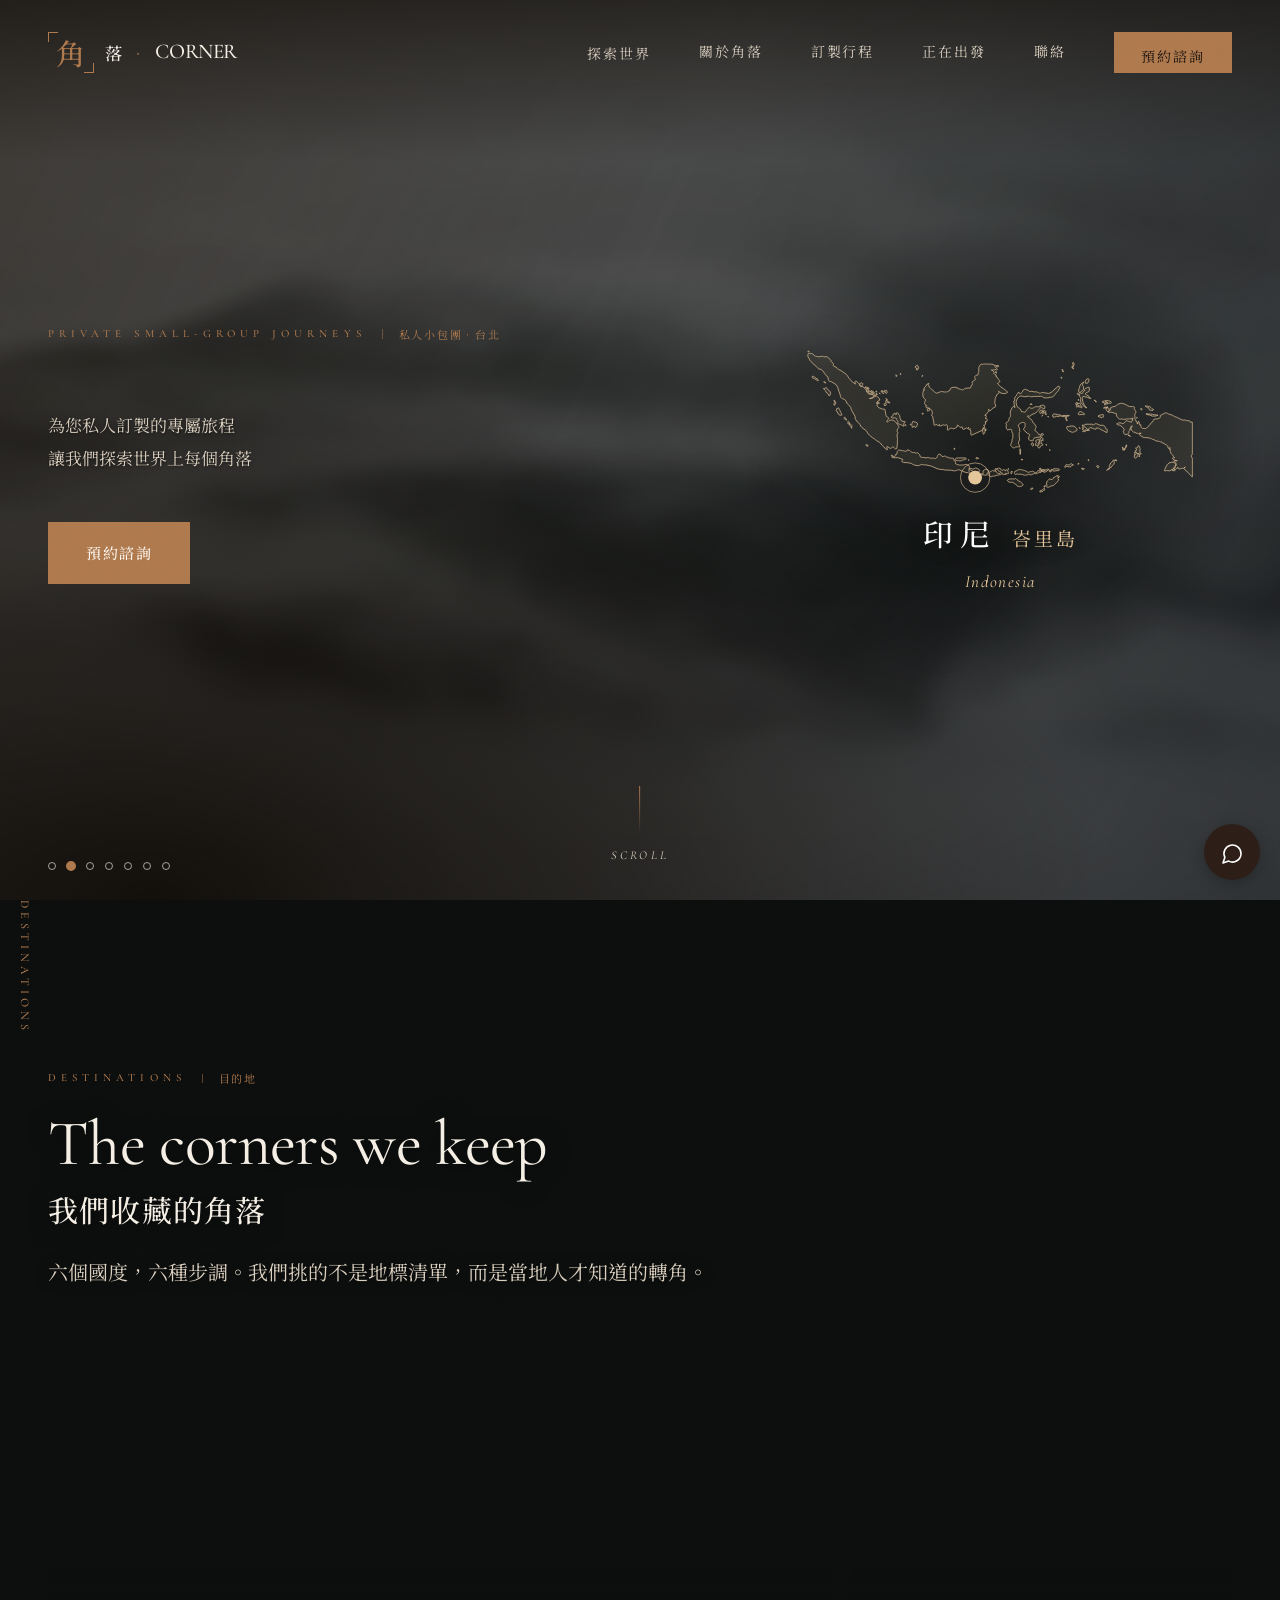
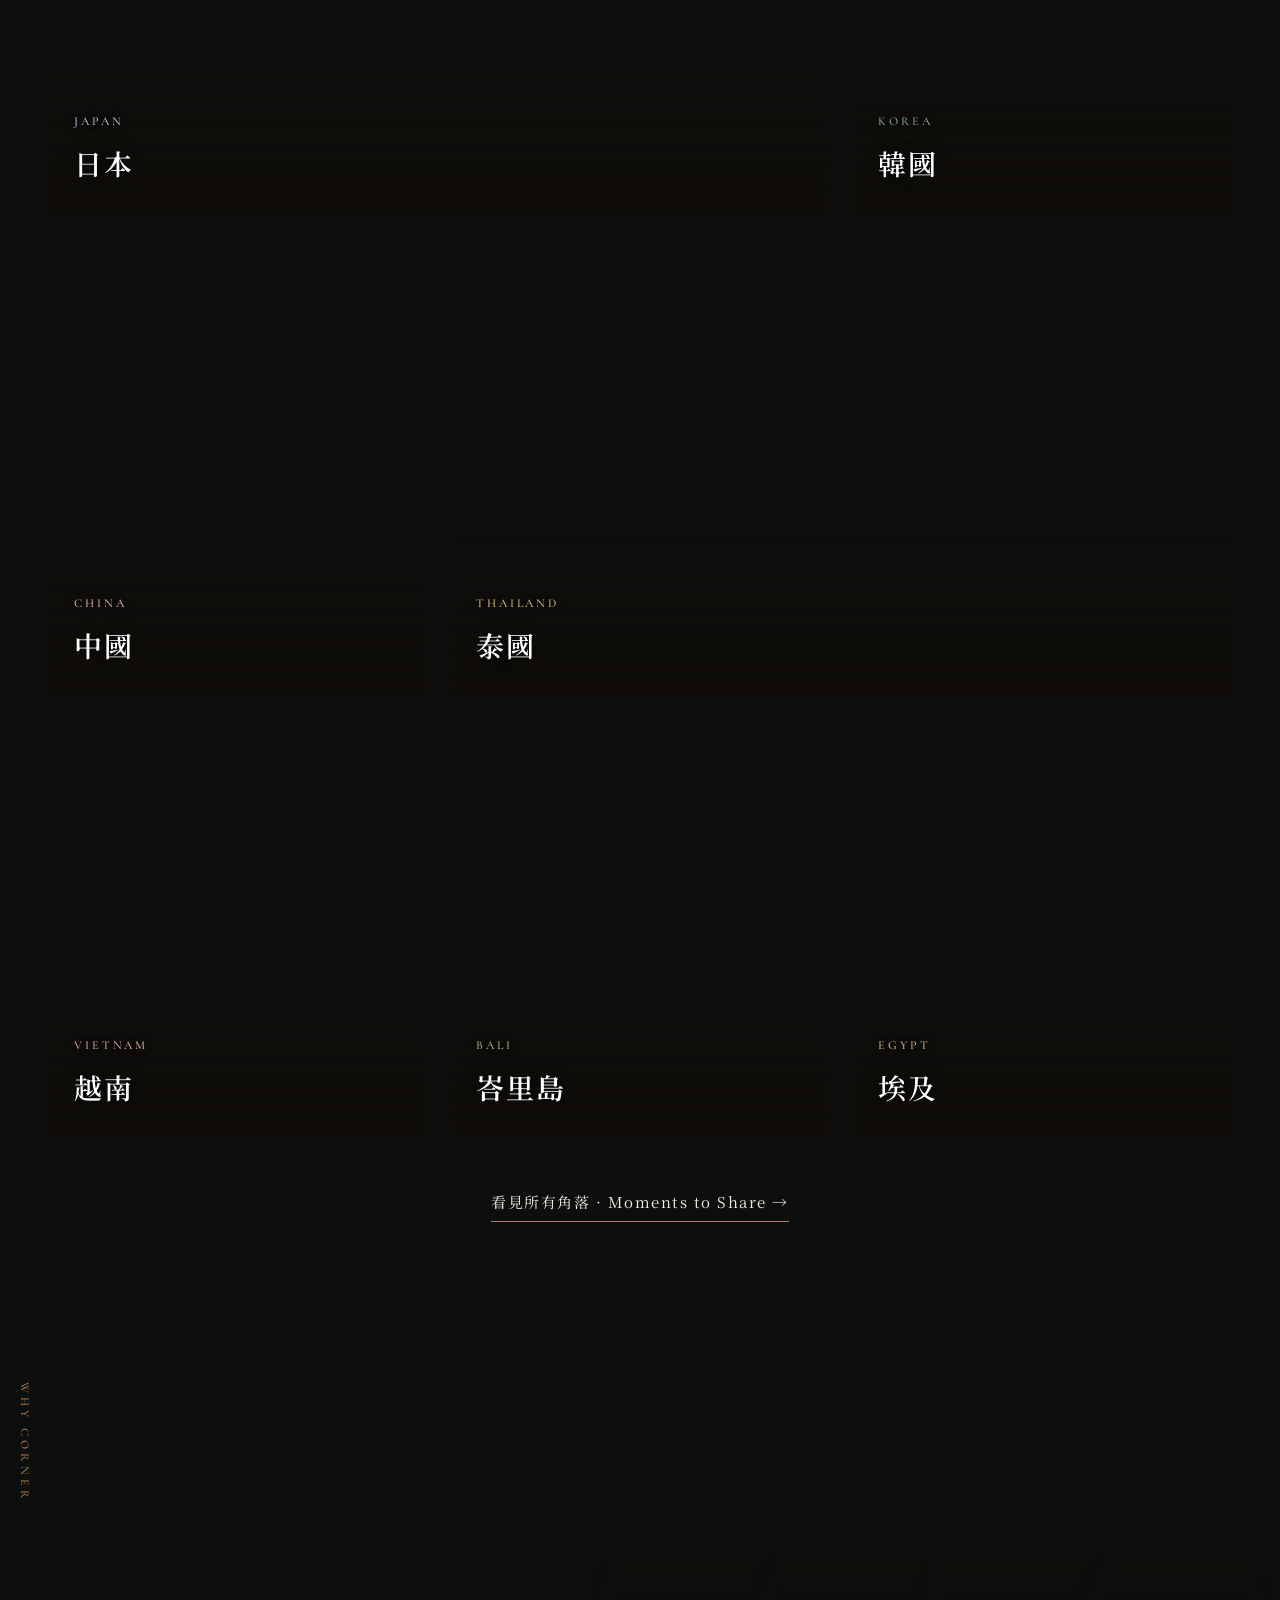
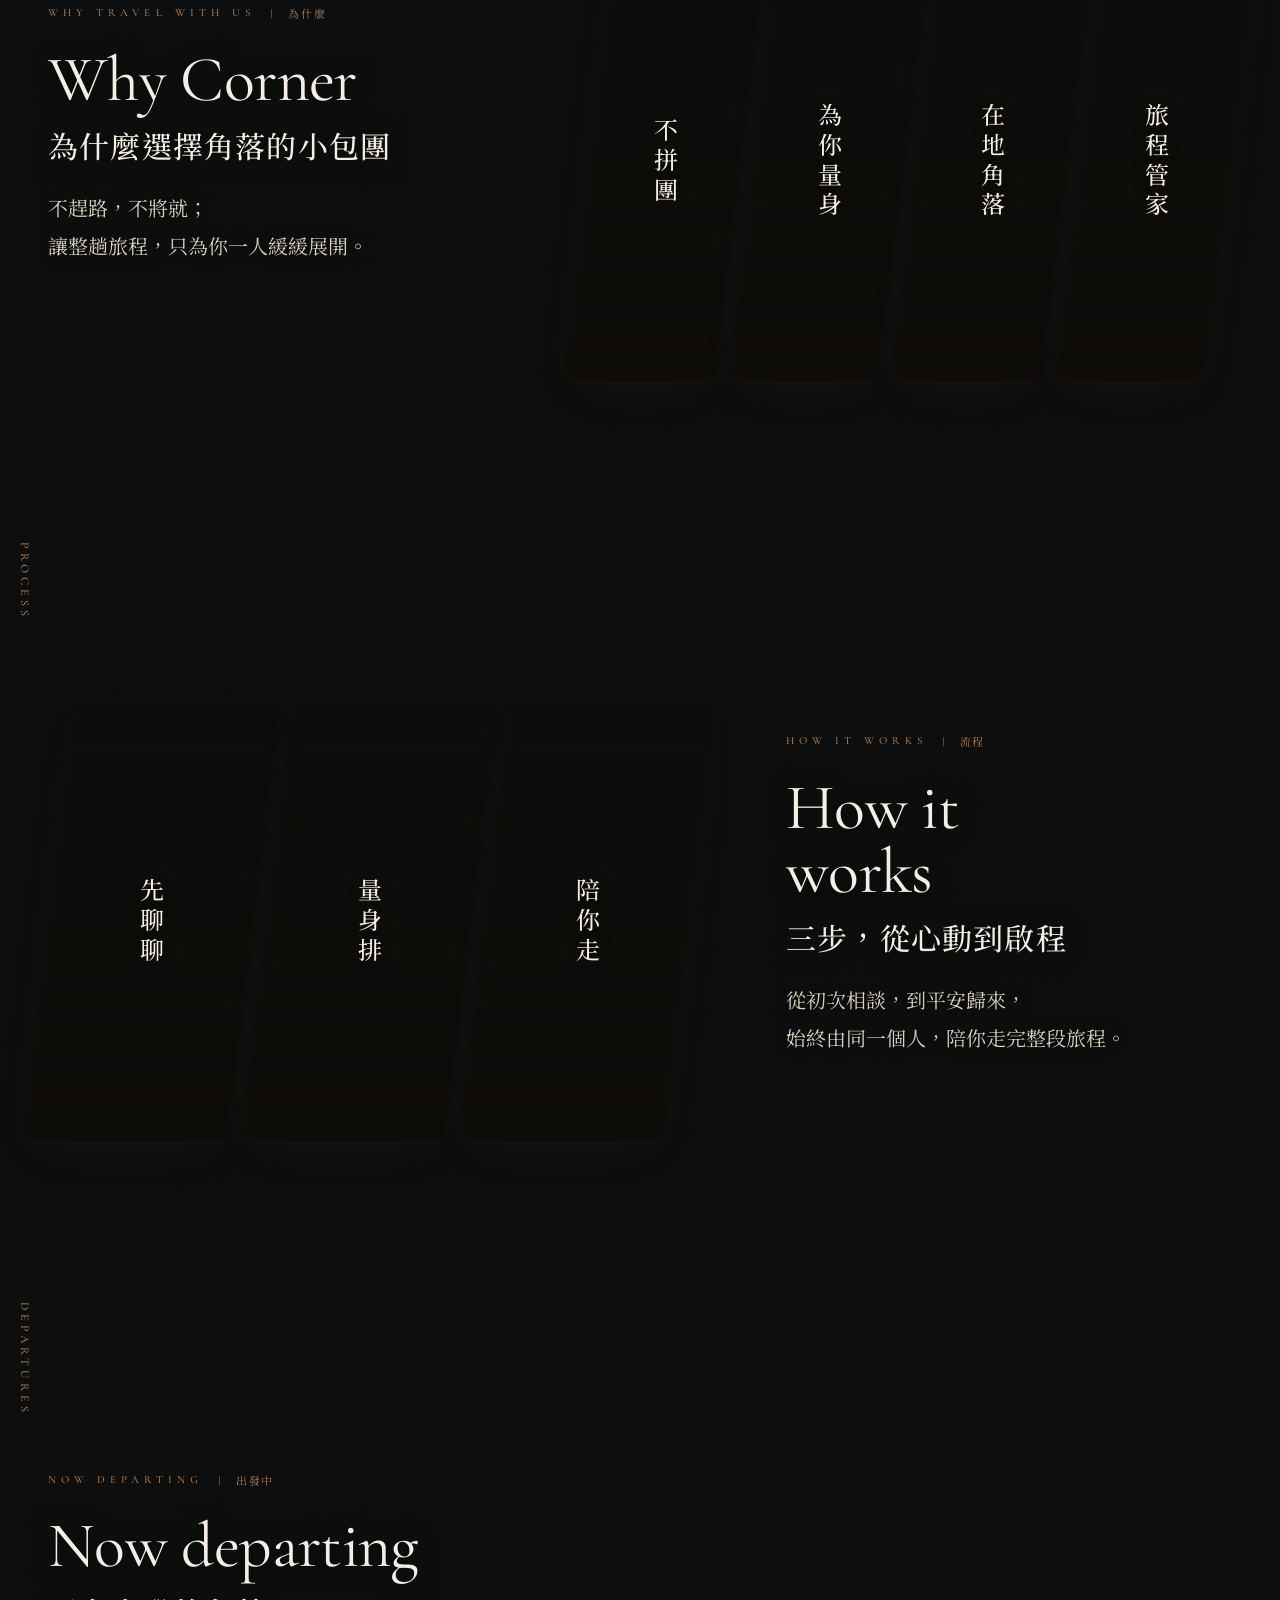
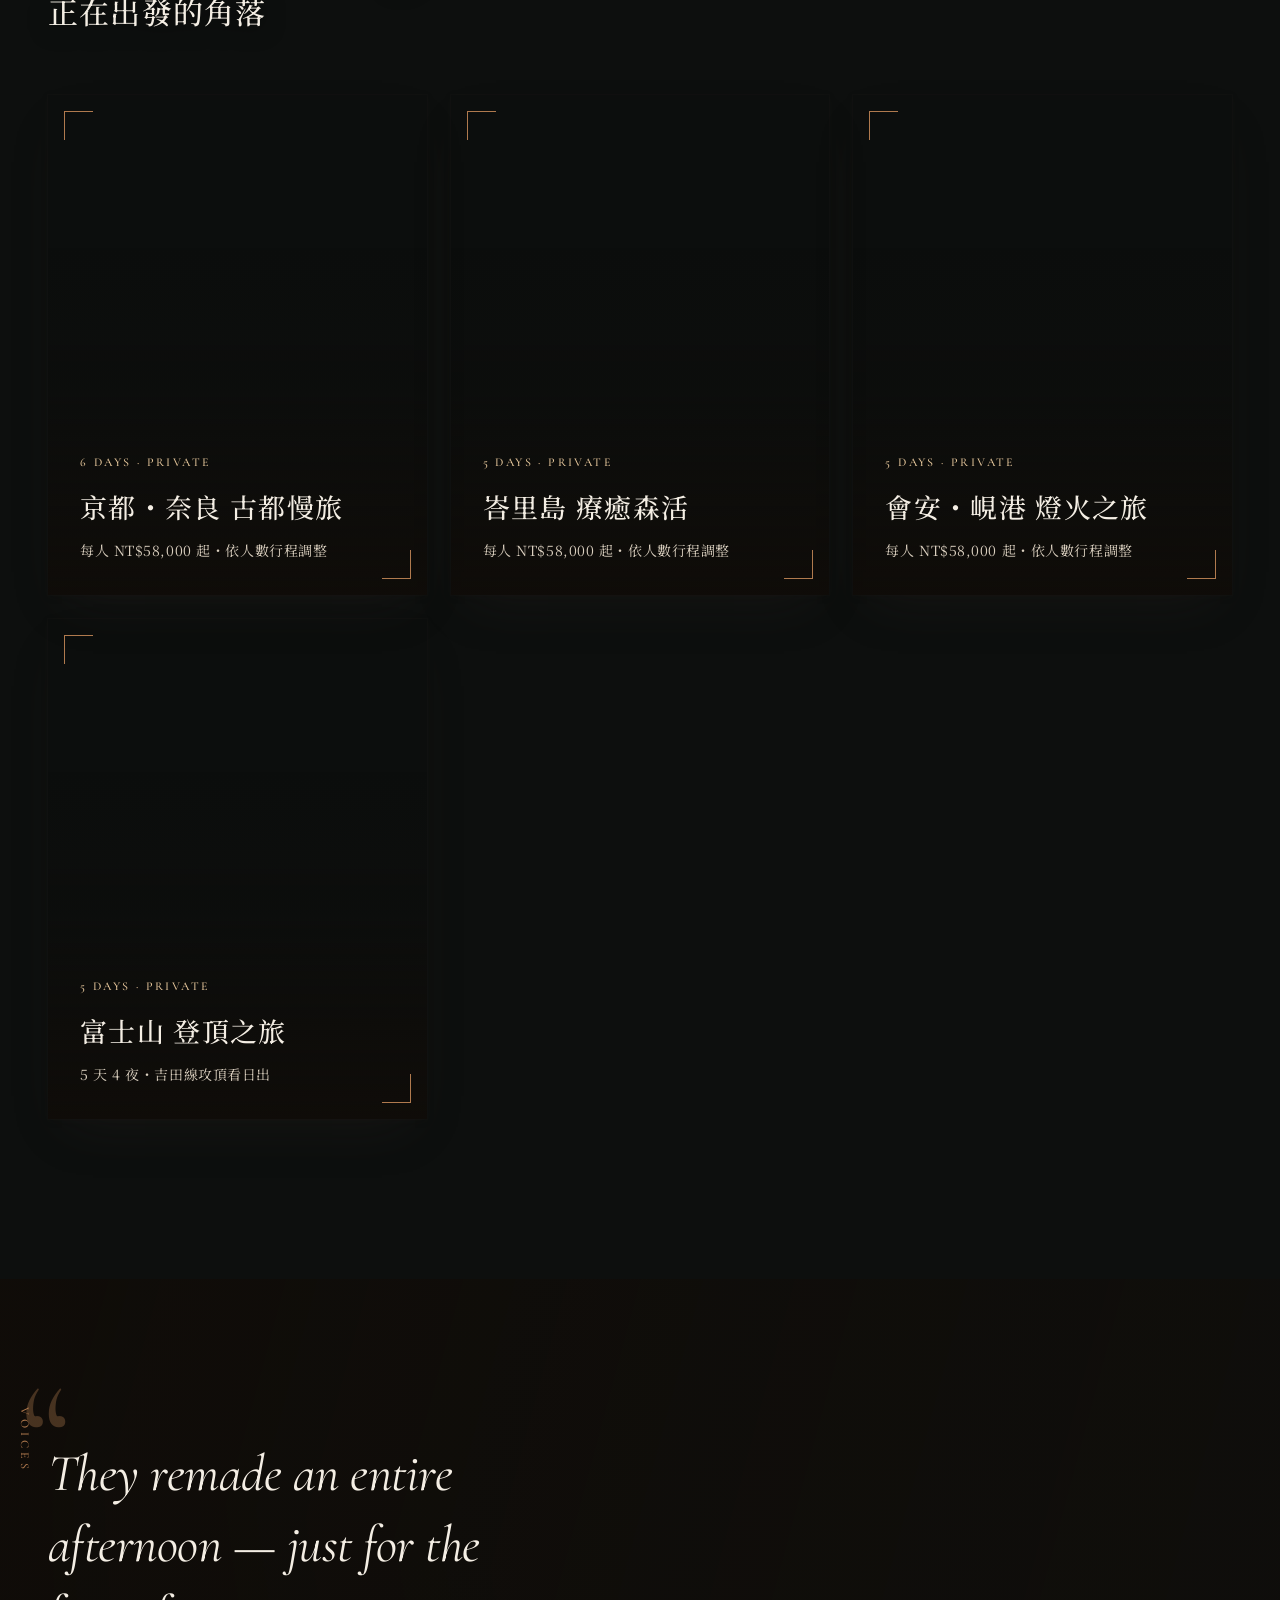
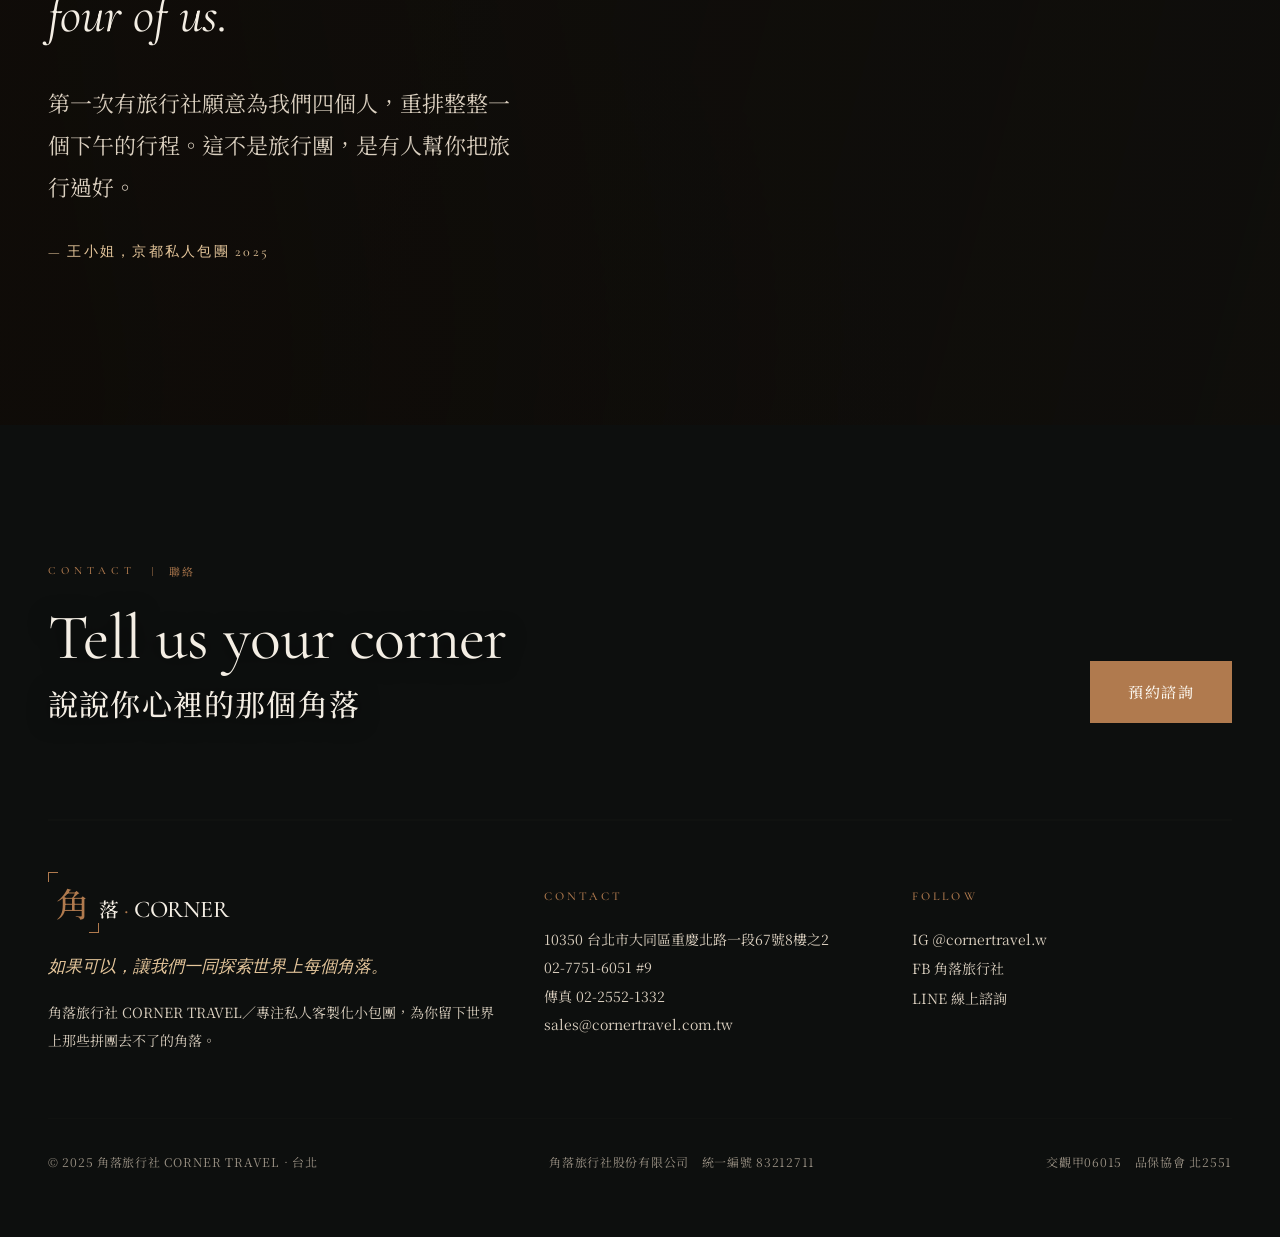
==== commit 7d021fbb: "首頁: 移除 hero 主標「世界遼闊，總有一隅為你停駐」 Co-Authored-By: Claude Opus 4.8 (1M context) <noreply@anthropic.com>" ====
--- a/index.html
+++ b/index.html
@@ -293,9 +293,6 @@
     <div class="hero-split">
       <div class="hero-text">
         <div class="kicker">PRIVATE SMALL-GROUP JOURNEYS<span class="sep"></span><span class="cn">私人小包團．台北</span></div>
-        <h1>
-          <span class="line-cn">世界遼闊，<br>總有一隅為你停駐</span>
-        </h1>
         <p class="hero-lead">為您私人訂製的專屬旅程<br>讓我們探索世界上每個角落</p>
         <a class="btn-primary hero-cta-btn" href="#contact">預約諮詢</a>
       </div>
@@ -520,8 +517,9 @@
       </div>
       <div>
         <h4>Contact</h4>
-        <p>台北市重慶北路一段67號8樓之2</p>
-        <p><a href="tel:+886277516051">+886 2 7751 6051</a></p>
+        <p>10350 台北市大同區重慶北路一段67號8樓之2</p>
+        <p><a href="tel:+886277516051,9">02-7751-6051 #9</a></p>
+        <p>傳真 02-2552-1332</p>
         <p><a href="mailto:sales@cornertravel.com.tw">sales@cornertravel.com.tw</a></p>
       </div>
       <div>
@@ -533,7 +531,8 @@
     </div>
     <div class="footer-legal">
       <p>© 2025 角落旅行社 CORNER TRAVEL．台北</p>
-      <p>交通部觀光署合法登記旅行社</p>
+      <p>角落旅行社股份有限公司　統一編號 83212711</p>
+      <p>交觀甲06015　品保協會 北2551</p>
     </div>
   </div>
 </footer>
@@ -542,7 +541,6 @@
 <script src="https://cdn.jsdelivr.net/npm/gsap@3.12.5/dist/ScrollTrigger.min.js"></script>
 <script src="corner.js"></script>
 <script src="corner-gsap.js"></script>
-  {W}
-  <script src="https://erp.venturo.tw/chat-widget.js" data-site-key="wsc_dce1a4c06f9c3dbf463454258e368ea0" defer></script>
+  <script src="chat-widget.js" data-site-key="wsc_dce1a4c06f9c3dbf463454258e368ea0" data-endpoint="https://erp.venturo.tw/api/website/chat" defer></script>
 </body>
 </html>
